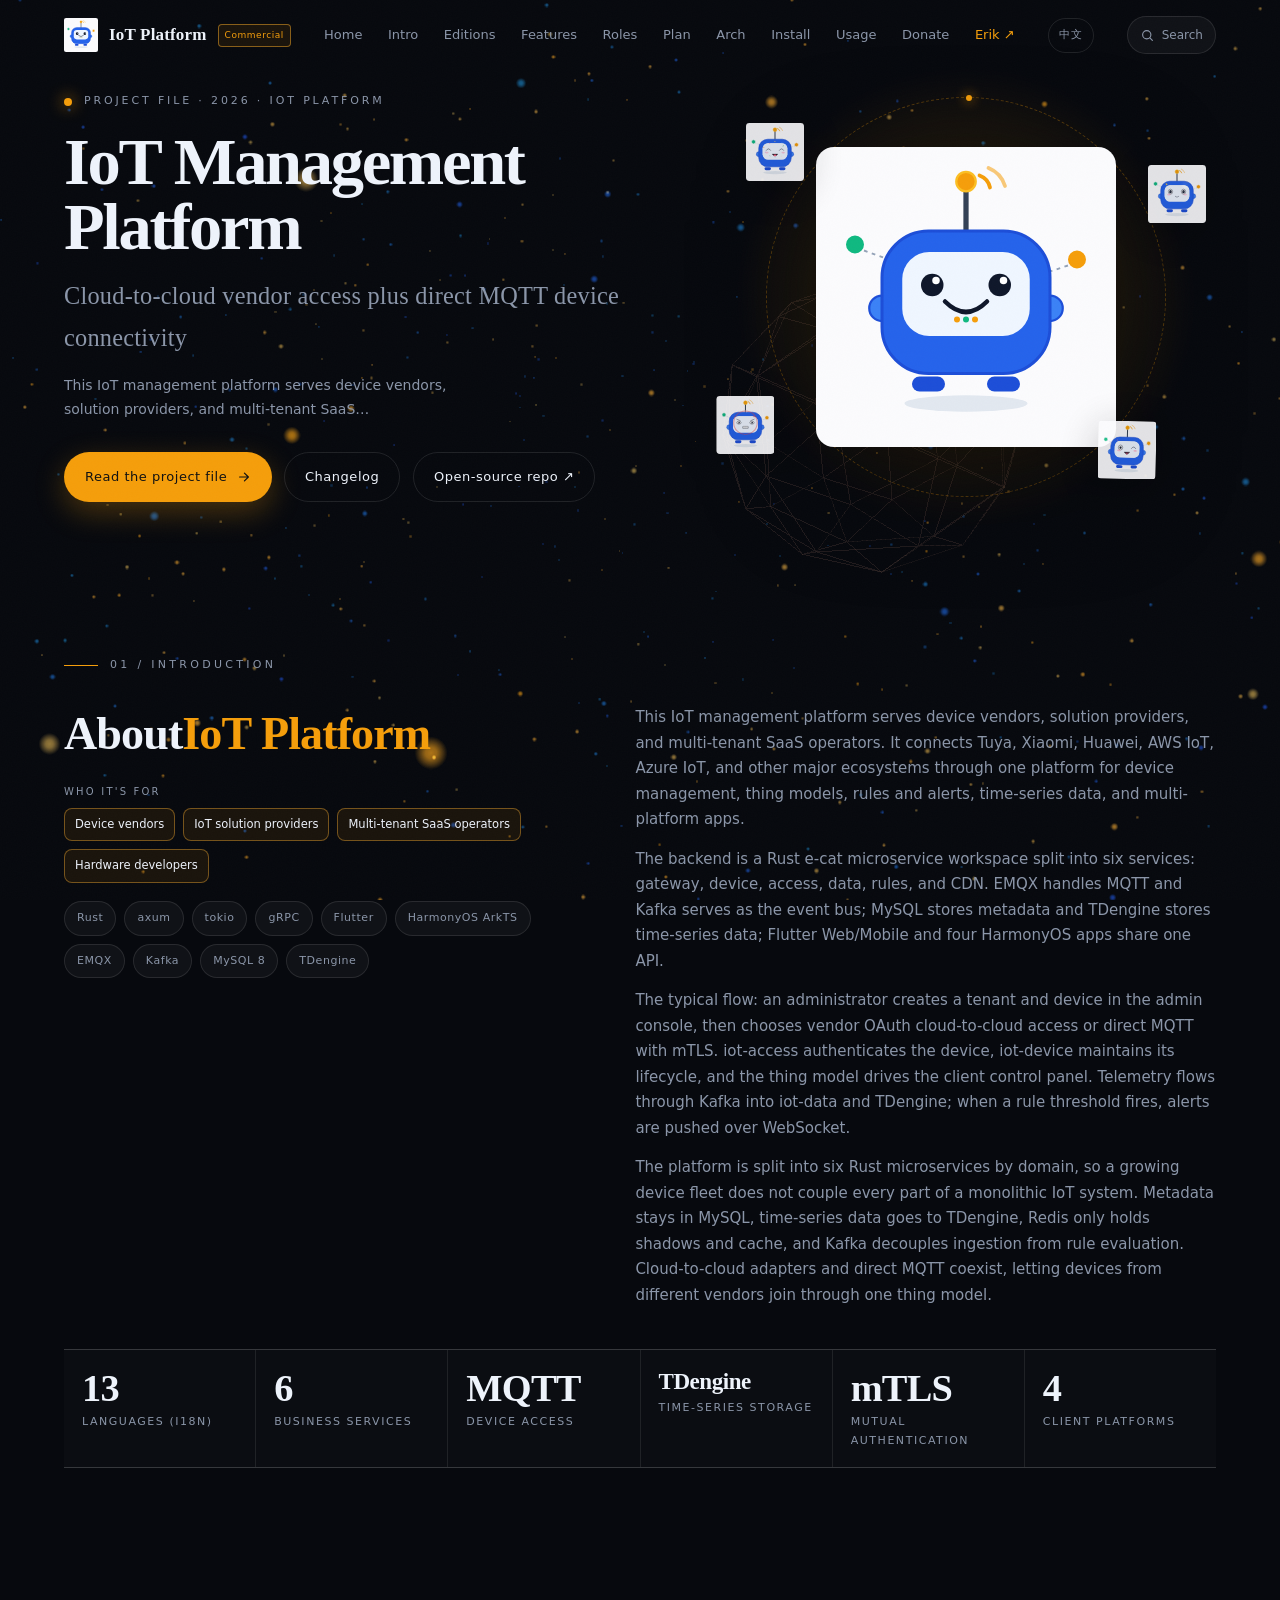
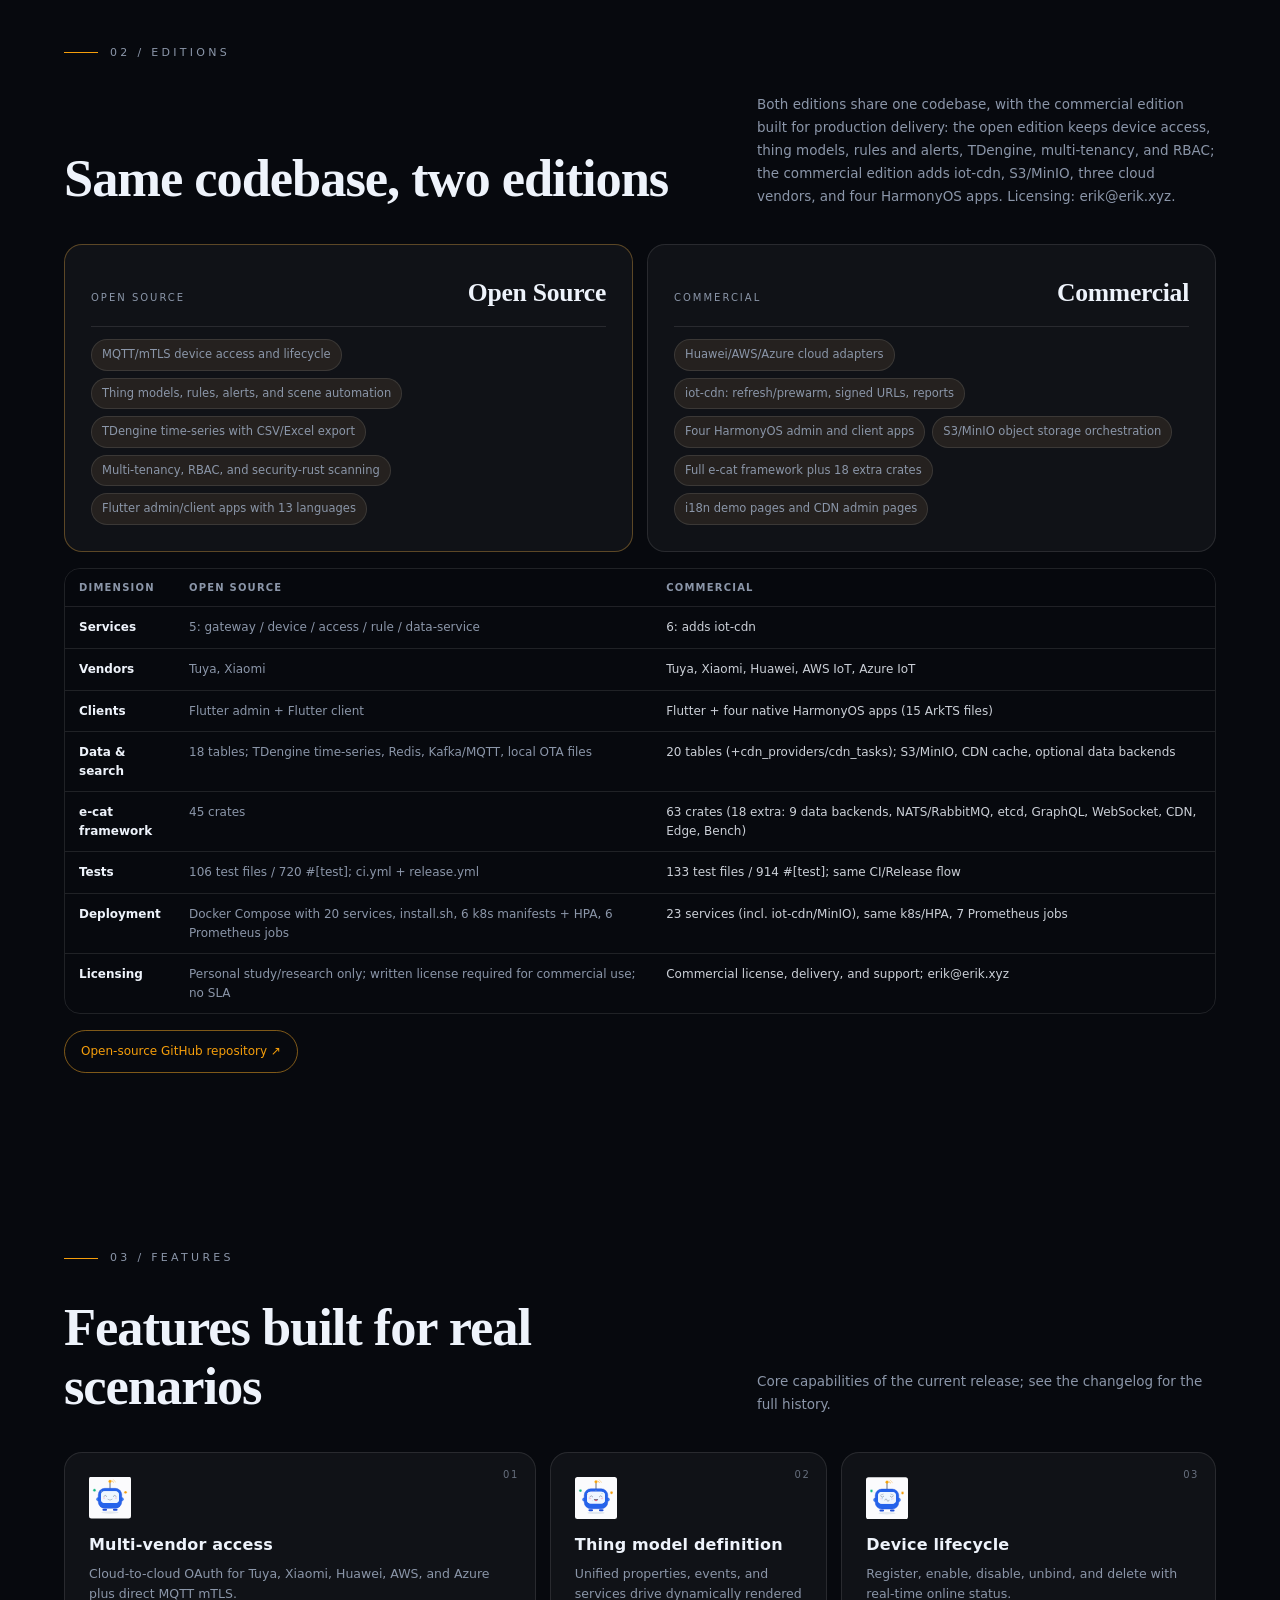
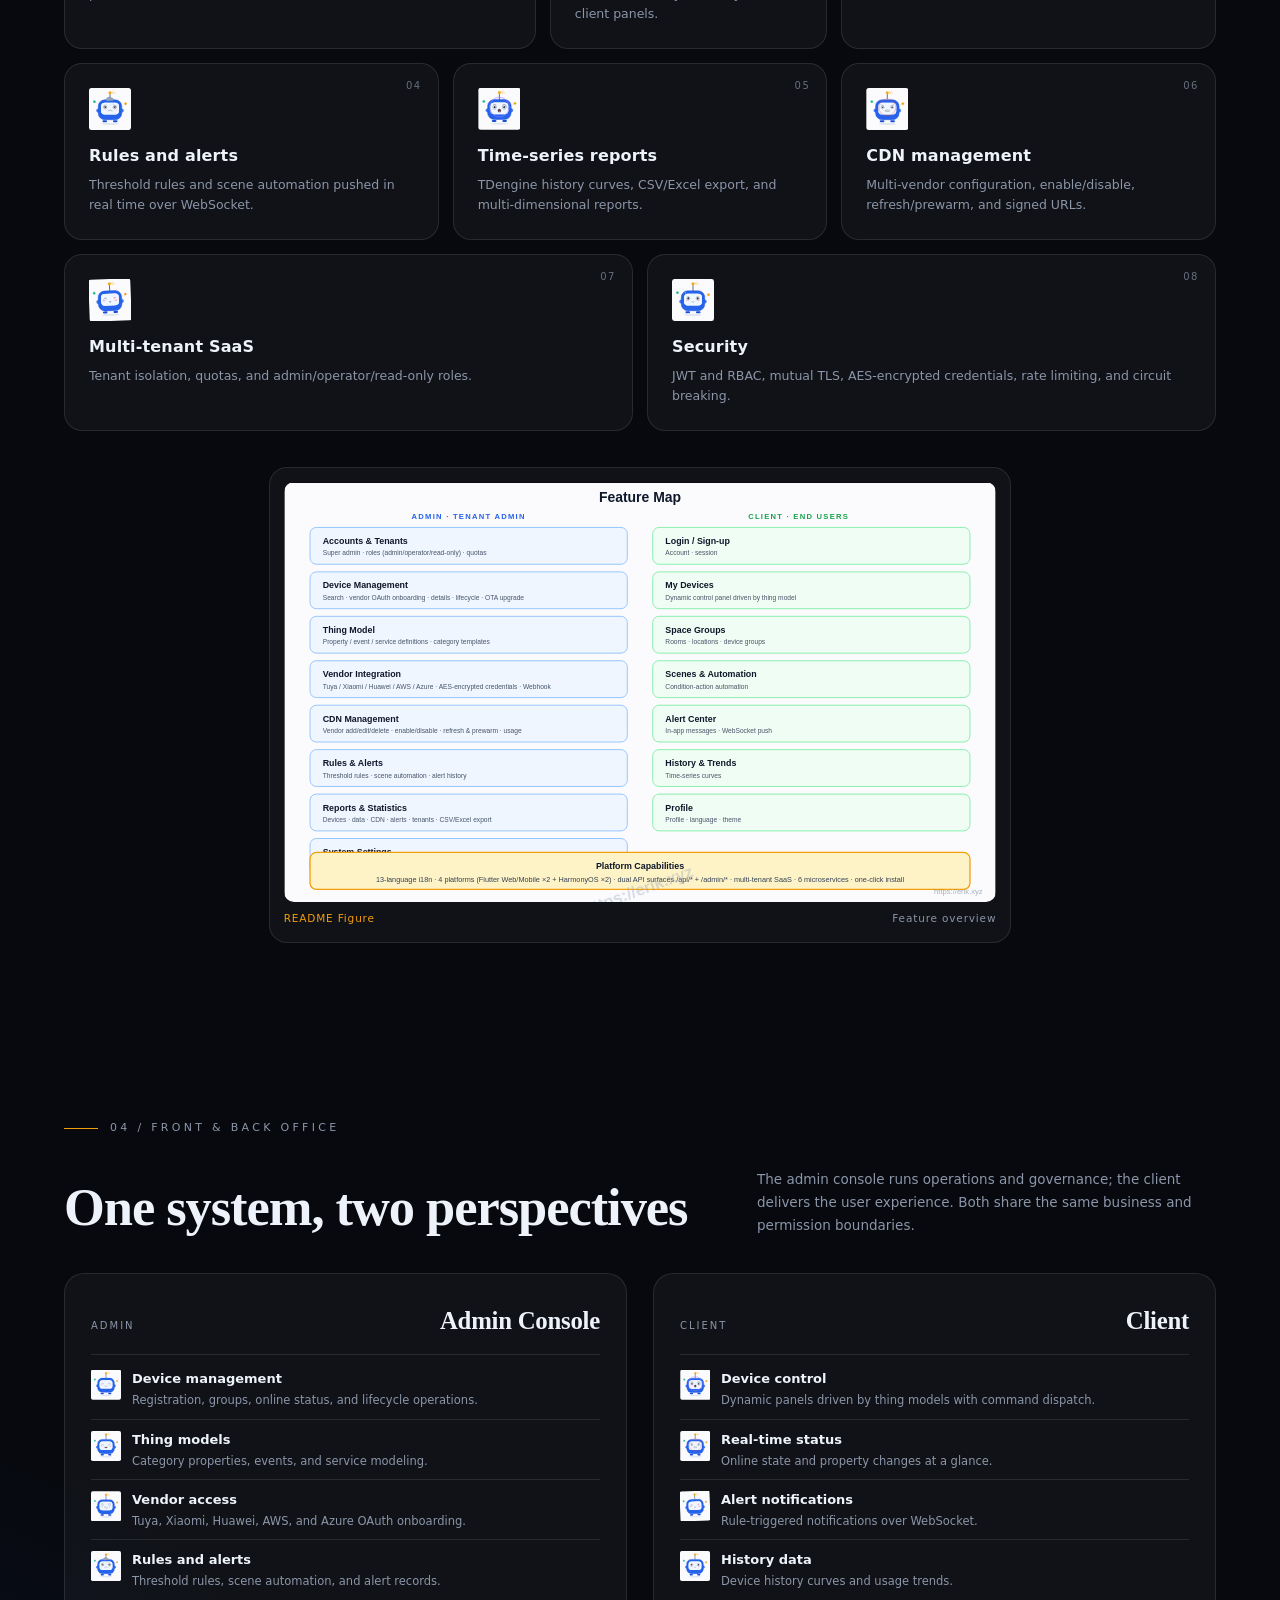
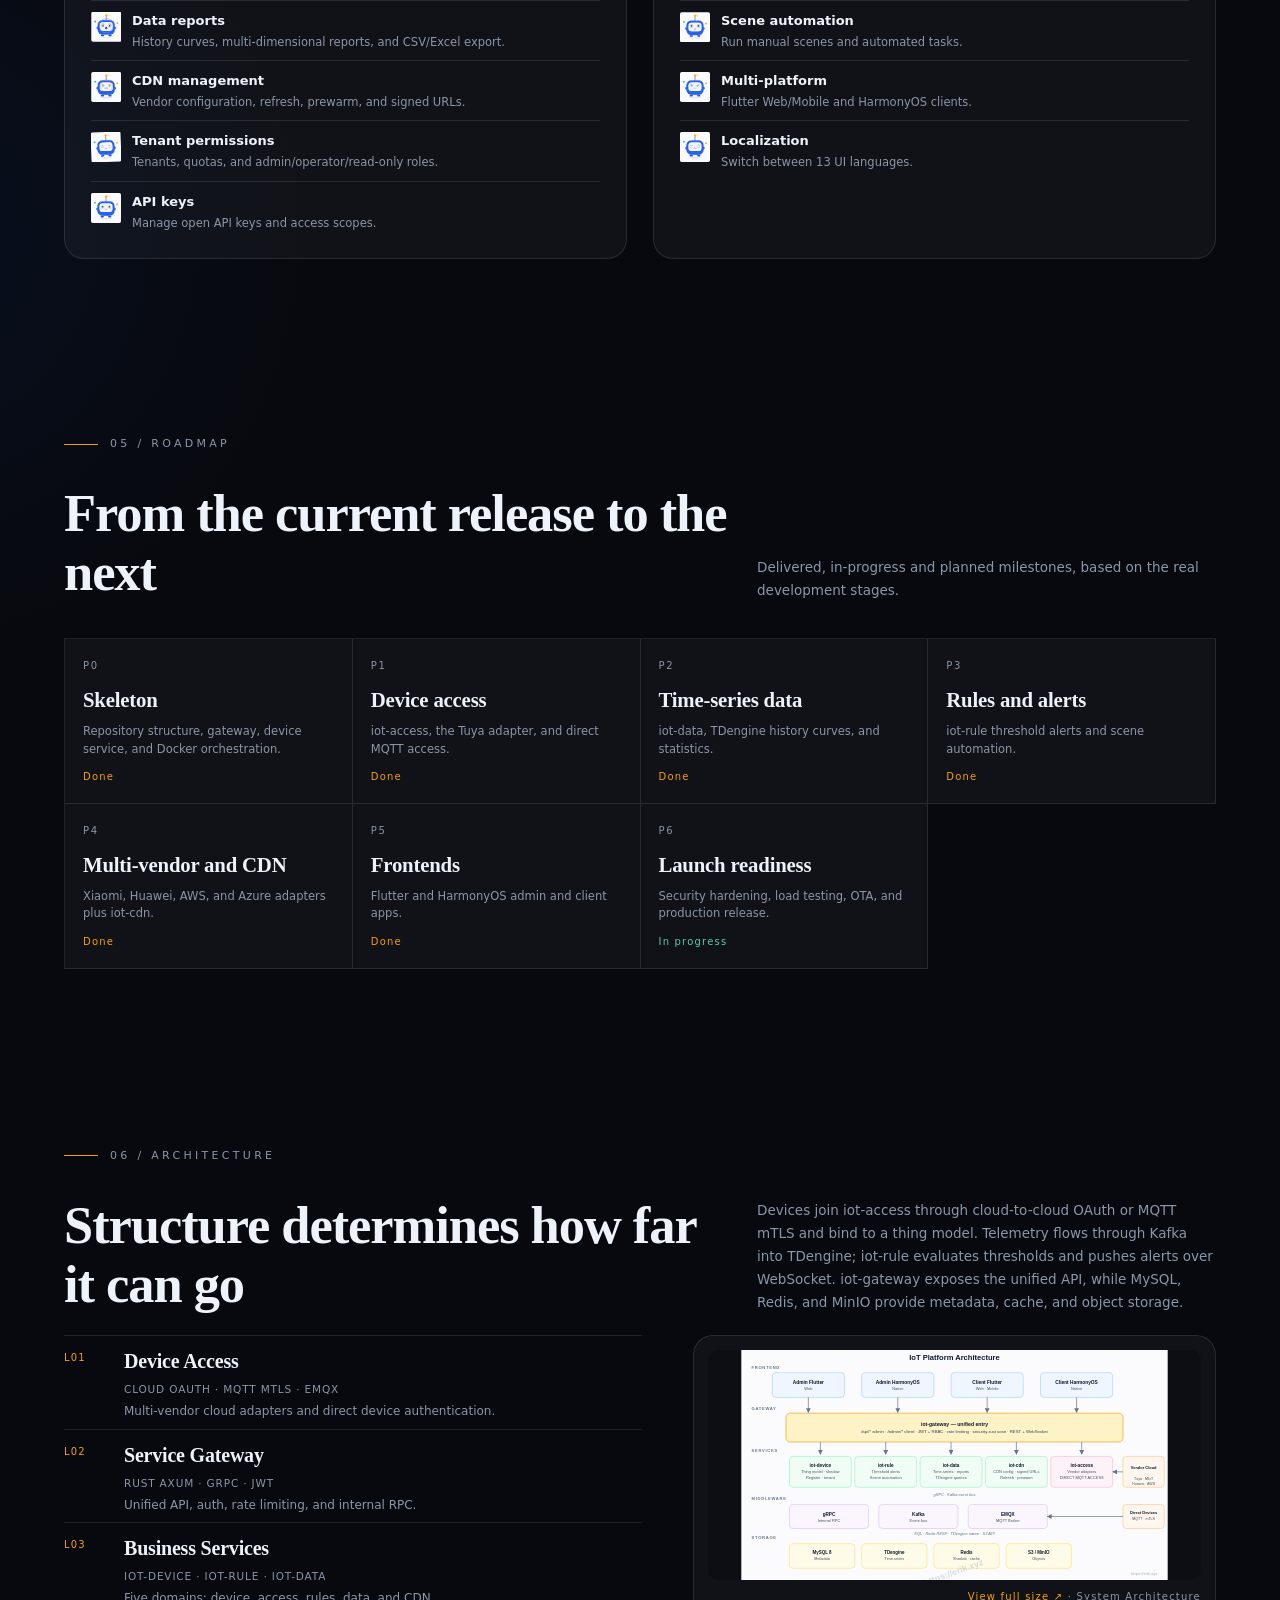
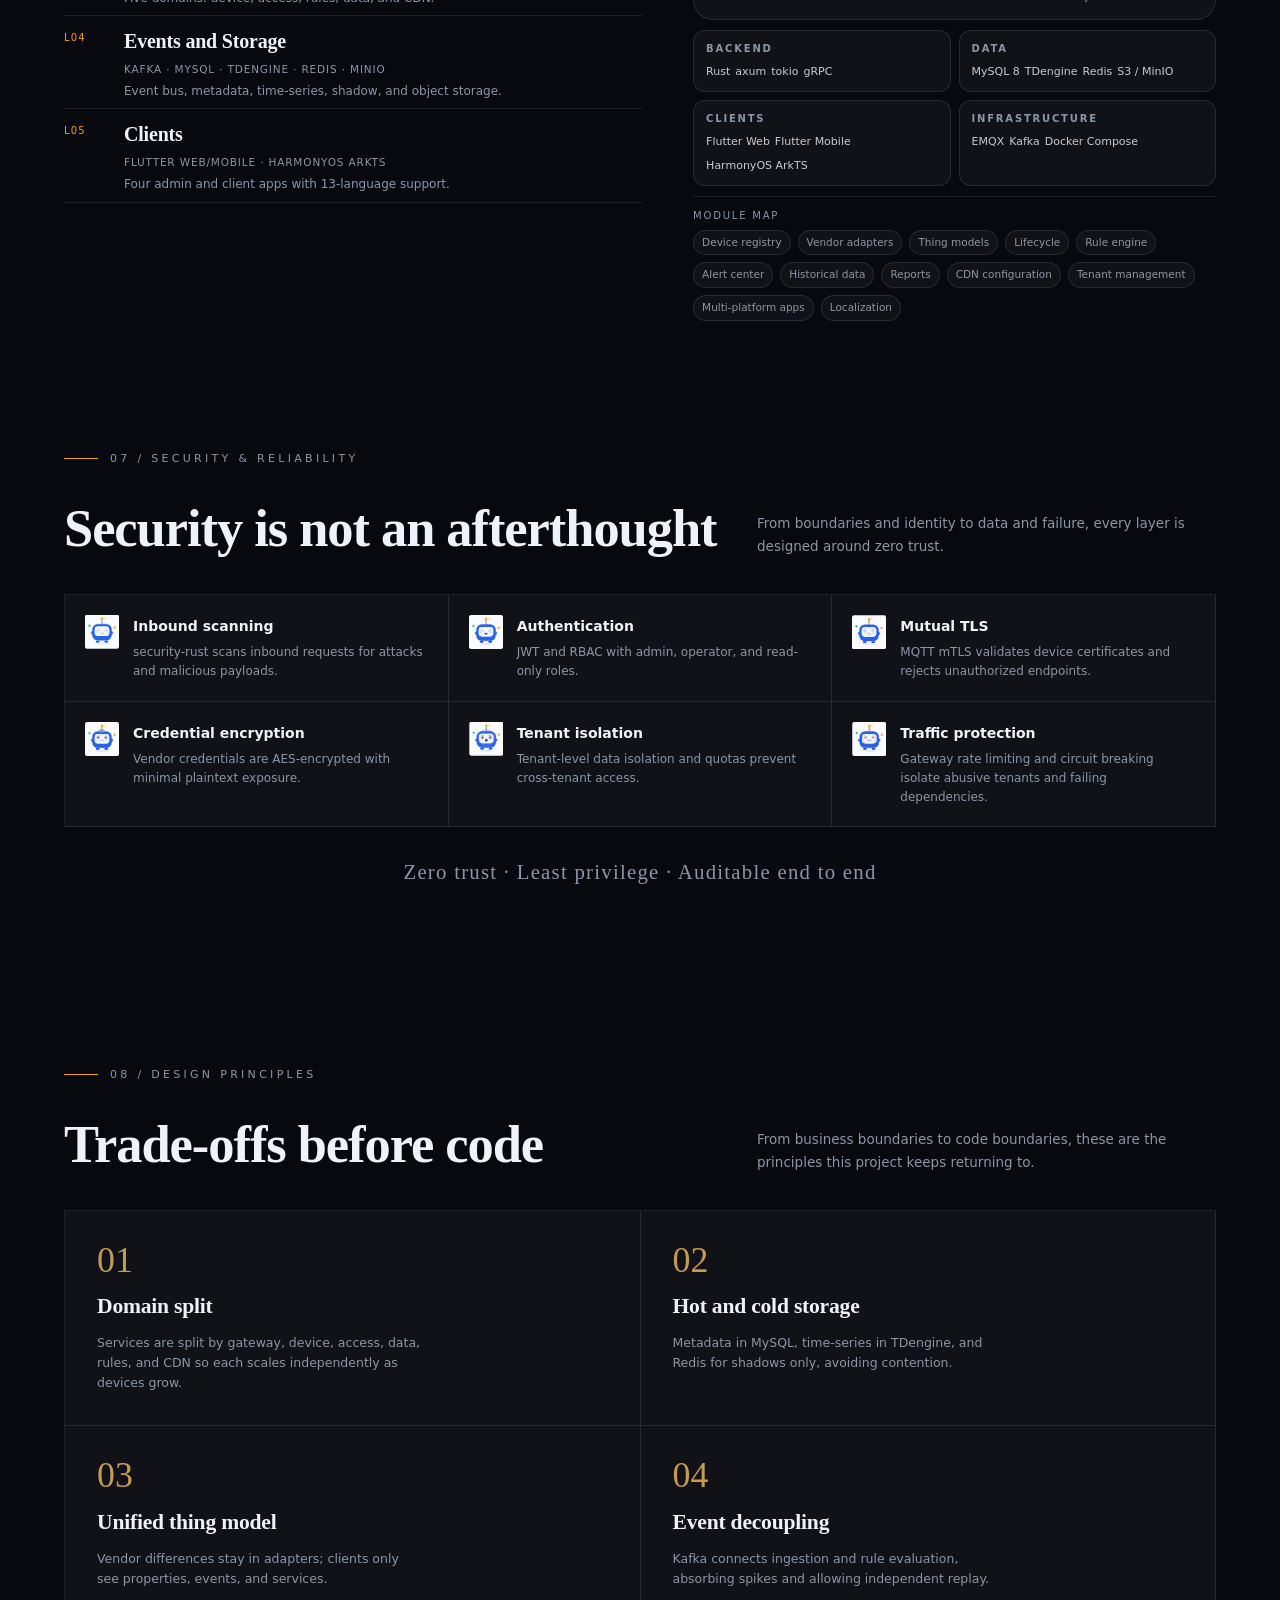
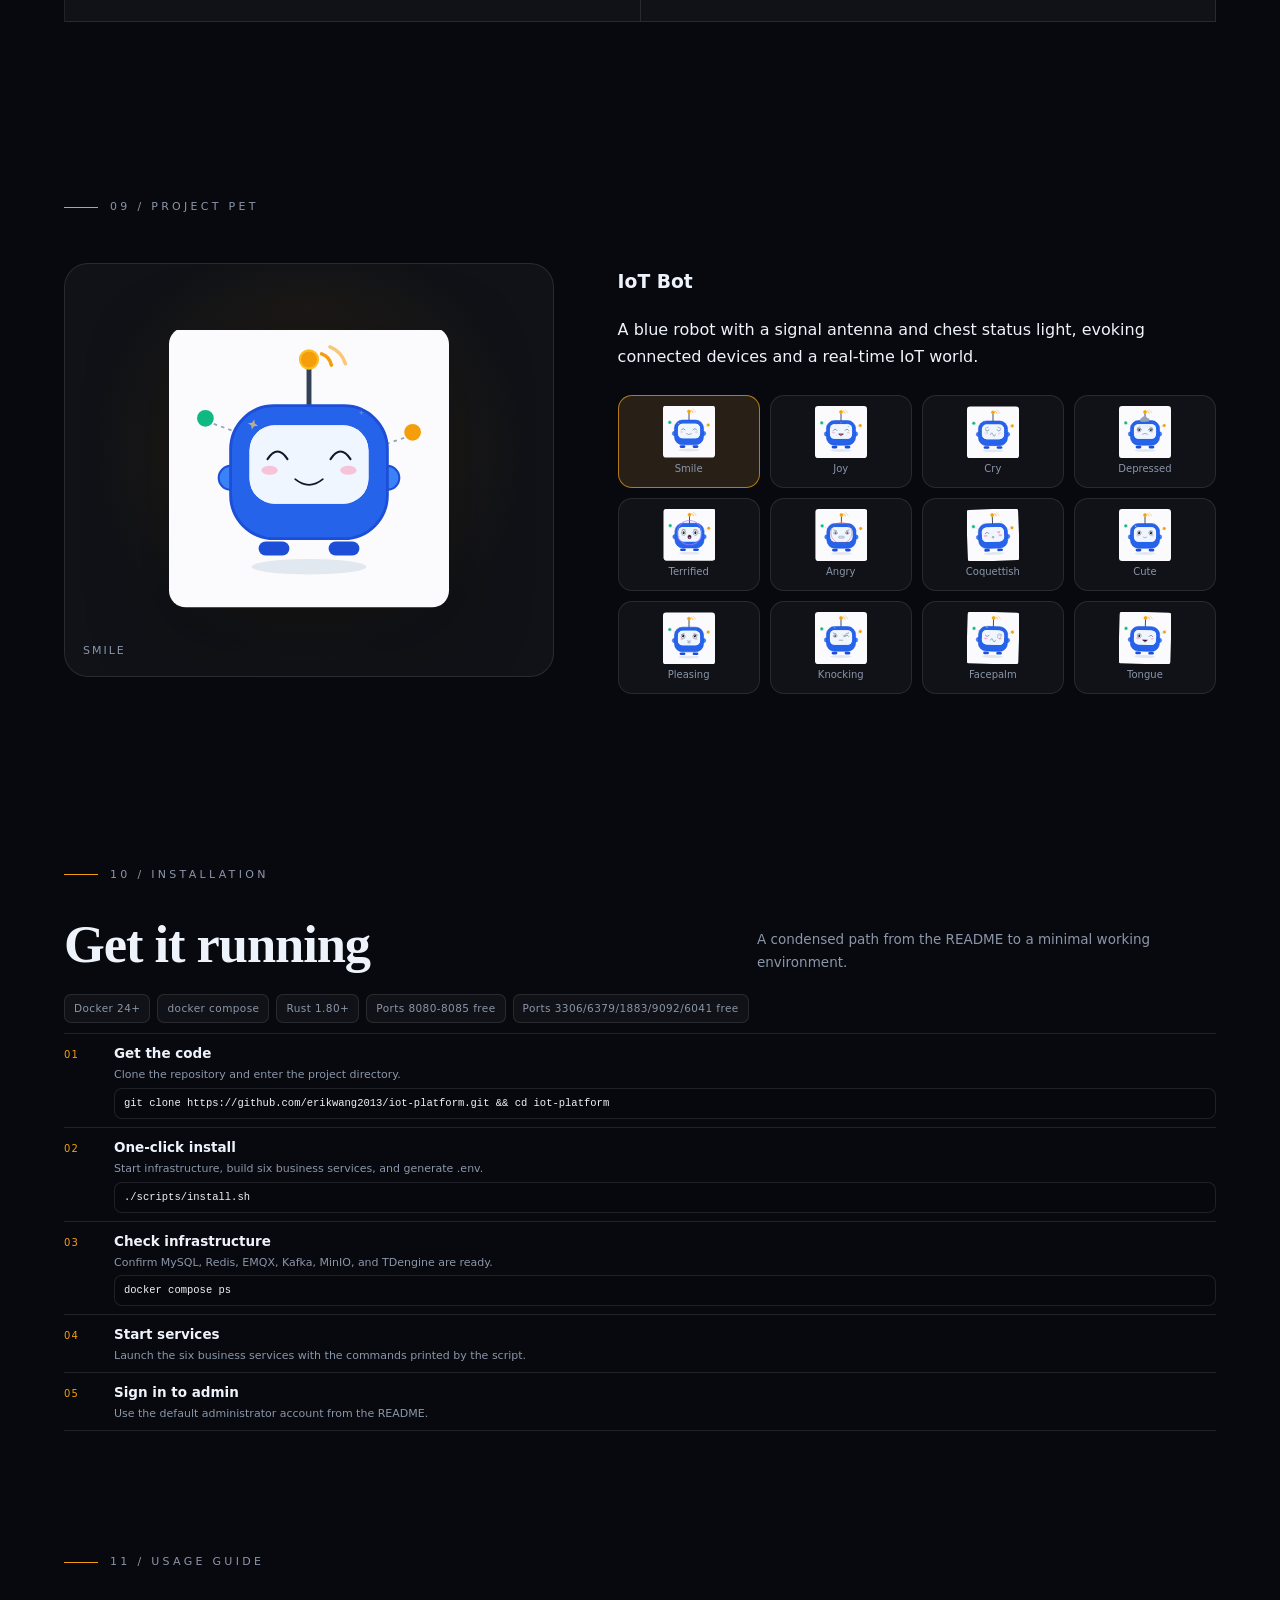
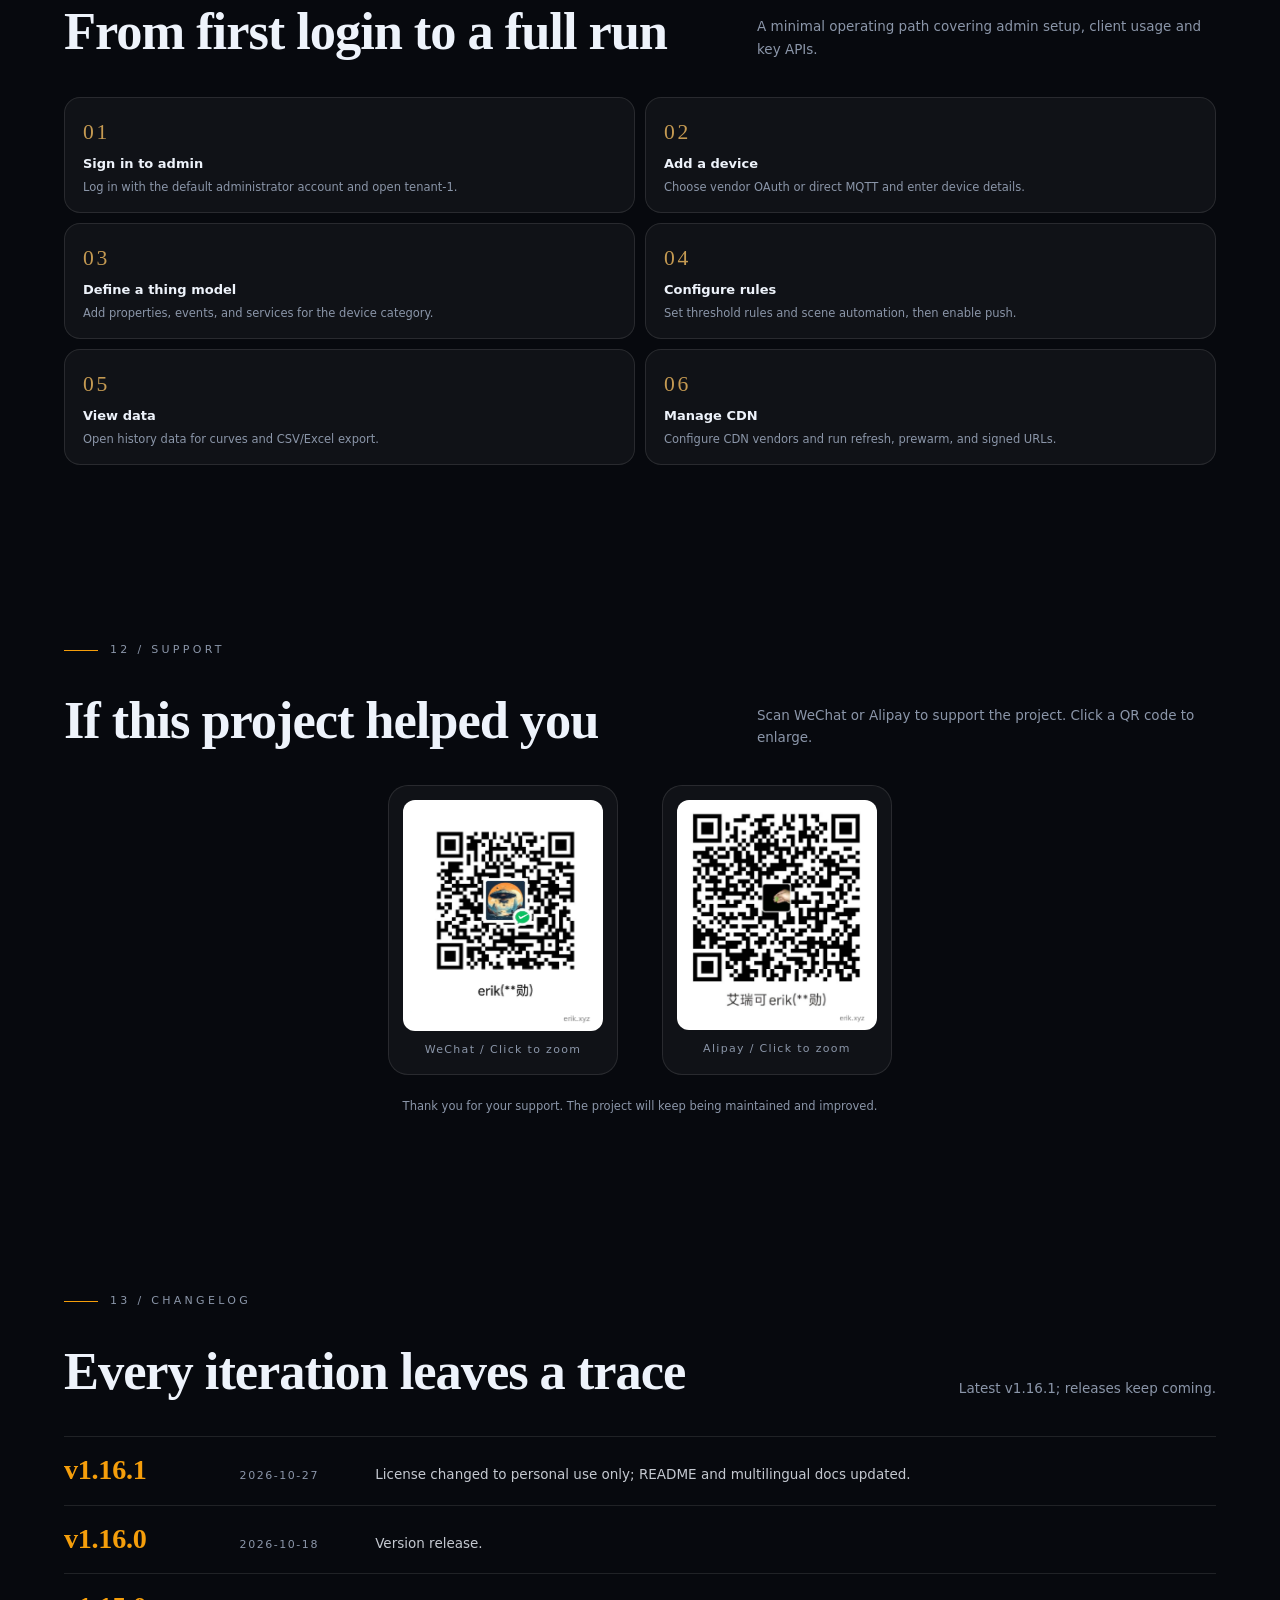
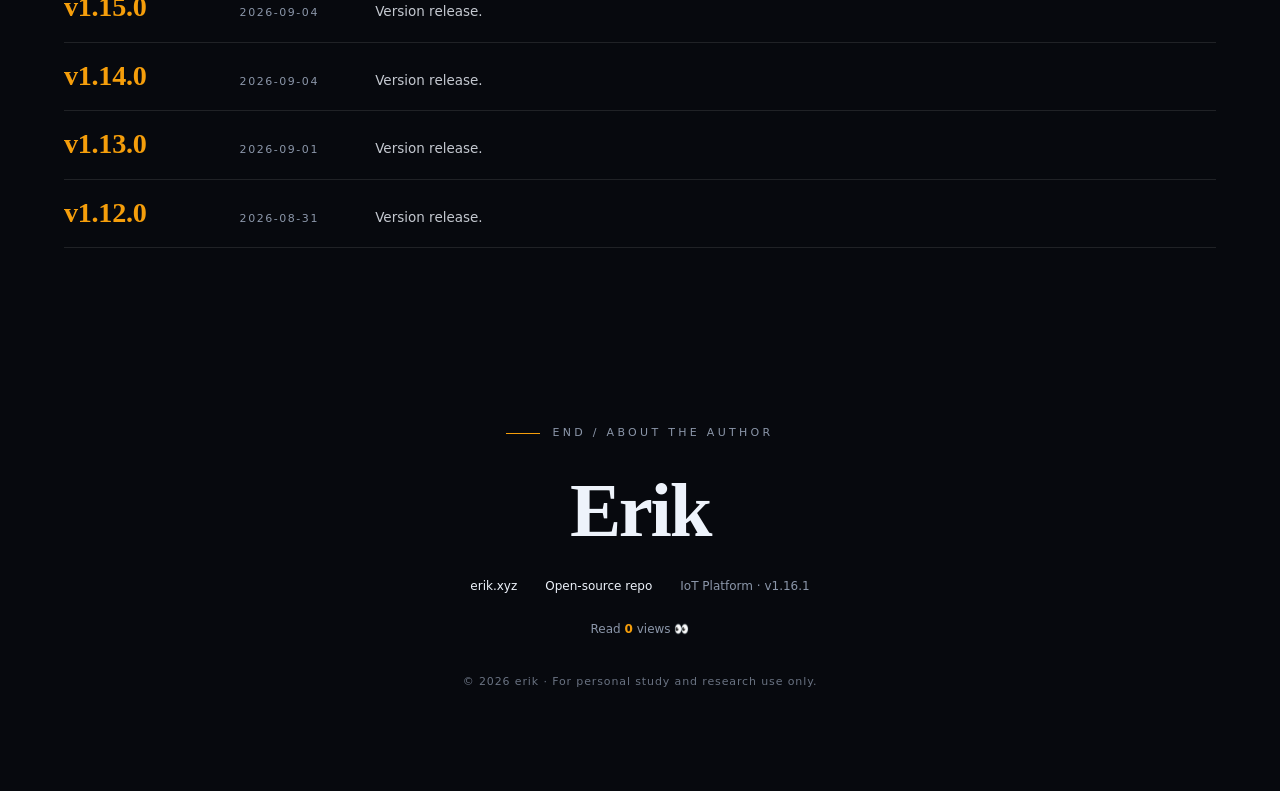
==== site/en.html @ f4c7efb2 "docs(site): 补全英文版本日志翻译" ====
<!doctype html>
<html lang="en" data-theme="dark" style="--primary:#F59E0B;--secondary:#1D4ED8;--accent:#10B981;--primary-ink:#F59E0B;--on-primary:#111111">
<head>
<meta charset="utf-8">
<meta name="viewport" content="width=device-width,initial-scale=1,viewport-fit=cover">
<title>IoT Management Platform</title>
<meta name="description" content="This IoT management platform serves device vendors, solution providers, and multi-tenant SaaS operators. It connects Tuya, Xiaomi, Huawei, AWS IoT, Azure IoT,…">
<meta name="theme-color" content="#07090e">
<meta property="og:title" content="IoT Management Platform">
<meta property="og:description" content="This IoT management platform serves device vendors, solution providers, and multi-tenant SaaS operators. It connects Tuya, Xiaomi, Huawei, AWS IoT, Azure IoT,…">
<meta property="og:type" content="website">
<link rel="canonical" href="https://package.erik.xyz/iot-platform/en.html">
<link rel="alternate" hreflang="zh-CN" href="https://package.erik.xyz/iot-platform/">
<link rel="alternate" hreflang="en" href="https://package.erik.xyz/iot-platform/en.html">
<link rel="alternate" hreflang="x-default" href="https://package.erik.xyz/iot-platform/">
<meta name="robots" content="index,follow,max-image-preview:large">
<meta name="author" content="erik">
<link rel="author" href="https://erik.xyz">
<meta name="keywords" content="IoT Platform, Rust, axum, tokio, gRPC, Flutter, HarmonyOS ArkTS, open source, commercial edition, erik">
<meta property="og:url" content="https://package.erik.xyz/iot-platform/en.html">
<meta property="og:site_name" content="IoT Platform">
<meta property="og:locale" content="en_US">
<meta property="og:image" content="https://package.erik.xyz/iot-platform/assets/og-en.png">
<meta property="og:image:width" content="1200">
<meta property="og:image:height" content="630">
<meta property="og:image:alt" content="IoT Management Platform">
<meta name="twitter:card" content="summary_large_image">
<meta name="twitter:title" content="IoT Management Platform">
<meta name="twitter:description" content="This IoT management platform serves device vendors, solution providers, and multi-tenant SaaS operators. It connects Tuya, Xiaomi, Huawei, AWS IoT, Azure IoT,…">
<meta name="twitter:image" content="https://package.erik.xyz/iot-platform/assets/og-en.png">
<script type="application/ld+json">{"@context": "https://schema.org", "@type": "SoftwareApplication", "name": "IoT Management Platform", "description": "This IoT management platform serves device vendors, solution providers, and multi-tenant SaaS operators. It connects Tuya, Xiaomi, Huawei, AWS IoT, Azure IoT,…", "url": "https://package.erik.xyz/iot-platform/en.html", "applicationCategory": "BusinessApplication", "operatingSystem": "Web", "inLanguage": "en", "author": {"@type": "Person", "name": "erik", "url": "https://erik.xyz"}, "sameAs": ["https://github.com/erikwang2013/iot-platform"]}</script>
<link rel="icon" href="assets/pet/mascot.svg" type="image/svg+xml">
<link rel="preload" as="image" href="assets/pet/mascot.svg">
<link rel="preload" as="image" href="assets/pet/expressions/smile.svg">
<link rel="stylesheet" href="assets/style.css?v=97534d64">
</head>
<body>
<canvas id="bg" aria-hidden="true"></canvas>
<header class="site-header" id="header">
  <a class="brand" href="#hero" aria-label="Back to top"><img src="assets/pet/mascot.svg" alt=""><b>IoT Platform</b><span class="brand-tag">Commercial</span></a>
  <nav class="top-nav" aria-label="Page navigation">
    <a href="#hero">Home</a><a href="#intro">Intro</a><a href="#editions">Editions</a><a href="#features">Features</a><a href="#sides">Roles</a><a href="#roadmap">Plan</a><a href="#architecture">Arch</a><a href="#install">Install</a><a href="#usage">Usage</a><a href="#donate">Donate</a>
    <a class="ext" href="https://erik.xyz" target="_blank" rel="noopener">Erik ↗</a>
  </nav>
  <a class="lang-switch" href="index.html" hreflang="zh-CN" aria-label="切换到中文">中文</a>
  <button class="search-btn" id="searchOpen" type="button" aria-label="Search this site">
    <svg viewBox="0 0 20 20" fill="none" aria-hidden="true"><circle cx="9" cy="9" r="5.5" stroke="currentColor" stroke-width="1.5"/><path d="m13.2 13.2 3.3 3.3" stroke="currentColor" stroke-width="1.5" stroke-linecap="round"/></svg>
    <span>Search</span>
  </button>
</header>
<main class="site-main">
  <section class="section hero" id="hero">
    <div class="hero-grid">
      <div data-reveal>
        <div class="hero-kicker"><i></i> PROJECT FILE · 2026 · IOT PLATFORM</div>
        <h1 class="hero-title long">IoT Management Platform</h1>
        <p class="hero-sub">Cloud-to-cloud vendor access plus direct MQTT device connectivity</p>
        <p class="hero-desc">This IoT management platform serves device vendors, solution providers, and multi-tenant SaaS…</p>
        <div class="hero-actions">
          <a class="btn btn-primary" href="#intro">Read the project file
            <svg viewBox="0 0 16 16" fill="none" aria-hidden="true"><path d="M3 8h9M8.5 3.5 13 8l-4.5 4.5" stroke="currentColor" stroke-width="1.4" stroke-linecap="round" stroke-linejoin="round"/></svg>
          </a>
          <a class="btn" href="#timeline">Changelog</a>
          <a class="btn" href="https://github.com/erikwang2013/iot-platform" target="_blank" rel="noopener">Open-source repo ↗</a>
        </div>
      </div>
      <div class="hero-pet" aria-hidden="true">
        <div class="halo"></div>
        <div class="ring"></div>
        <img class="mascot" src="assets/pet/mascot.svg" alt="IoT Bot">
        <img class="orbit" src="assets/pet/expressions/joy.svg" alt="" width="58" height="58" loading="lazy"><img class="orbit" src="assets/pet/expressions/cute.svg" alt="" width="58" height="58" loading="lazy"><img class="orbit" src="assets/pet/expressions/angry.svg" alt="" width="58" height="58" loading="lazy"><img class="orbit" src="assets/pet/expressions/tongue.svg" alt="" width="58" height="58" loading="lazy">
      </div>
    </div>
  </section>

  <section class="section" id="intro">
    <div class="section-inner">
      <div class="section-label">01 / Introduction</div>
      <div class="intro-grid">
        <div data-reveal>
          <h2 class="intro-lead">About<em>IoT Platform</em></h2>
          <p class="audience-label">WHO IT'S FOR</p>
          <div class="audience"><span>Device vendors</span><span>IoT solution providers</span><span>Multi-tenant SaaS operators</span><span>Hardware developers</span></div>
          <div class="chips"><span>Rust</span><span>axum</span><span>tokio</span><span>gRPC</span><span>Flutter</span><span>HarmonyOS ArkTS</span><span>EMQX</span><span>Kafka</span><span>MySQL 8</span><span>TDengine</span></div>
        </div>
        <div class="intro-body" data-reveal><p>This IoT management platform serves device vendors, solution providers, and multi-tenant SaaS operators. It connects Tuya, Xiaomi, Huawei, AWS IoT, Azure IoT, and other major ecosystems through one platform for device management, thing models, rules and alerts, time-series data, and multi-platform apps.</p><p>The backend is a Rust e-cat microservice workspace split into six services: gateway, device, access, data, rules, and CDN. EMQX handles MQTT and Kafka serves as the event bus; MySQL stores metadata and TDengine stores time-series data; Flutter Web/Mobile and four HarmonyOS apps share one API.</p><p>The typical flow: an administrator creates a tenant and device in the admin console, then chooses vendor OAuth cloud-to-cloud access or direct MQTT with mTLS. iot-access authenticates the device, iot-device maintains its lifecycle, and the thing model drives the client control panel. Telemetry flows through Kafka into iot-data and TDengine; when a rule threshold fires, alerts are pushed over WebSocket.</p><p>The platform is split into six Rust microservices by domain, so a growing device fleet does not couple every part of a monolithic IoT system. Metadata stays in MySQL, time-series data goes to TDengine, Redis only holds shadows and cache, and Kafka decouples ingestion from rule evaluation. Cloud-to-cloud adapters and direct MQTT coexist, letting devices from different vendors join through one thing model.</p></div>
      </div>
      <div class="stats" data-reveal><div class="stat"><b>13</b><span>Languages (i18n)</span></div><div class="stat"><b>6</b><span>Business services</span></div><div class="stat"><b>MQTT</b><span>Device access</span></div><div class="stat stat-text"><b>TDengine</b><span>Time-series storage</span></div><div class="stat"><b>mTLS</b><span>Mutual authentication</span></div><div class="stat"><b>4</b><span>Client platforms</span></div></div>
    </div>
  </section>

  <section class="section" id="editions">
    <div class="section-inner">
      <div class="section-label">02 / Editions</div>
      <div class="section-head" data-reveal>
        <h2>Same codebase, two editions</h2>
        <p>Both editions share one codebase, with the commercial edition built for production delivery: the open edition keeps device access, thing models, rules and alerts, TDengine, multi-tenancy, and RBAC; the commercial edition adds iot-cdn, S3/MinIO, three cloud vendors, and four HarmonyOS apps. Licensing: erik@erik.xyz.</p>
      </div>
      <div class="editions-grid" data-reveal>
        <div class="edition-panel edition-open">
          <div class="edition-head"><span>OPEN SOURCE</span><h3>Open Source</h3></div>
          <ul class="edition-list"><li>MQTT/mTLS device access and lifecycle</li><li>Thing models, rules, alerts, and scene automation</li><li>TDengine time-series with CSV/Excel export</li><li>Multi-tenancy, RBAC, and security-rust scanning</li><li>Flutter admin/client apps with 13 languages</li></ul>
        </div>
        <div class="edition-panel edition-commercial">
          <div class="edition-head"><span>COMMERCIAL</span><h3>Commercial</h3></div>
          <ul class="edition-list"><li>Huawei/AWS/Azure cloud adapters</li><li>iot-cdn: refresh/prewarm, signed URLs, reports</li><li>Four HarmonyOS admin and client apps</li><li>S3/MinIO object storage orchestration</li><li>Full e-cat framework plus 18 extra crates</li><li>i18n demo pages and CDN admin pages</li></ul>
        </div>
      </div>
      <div class="edition-table-wrap" data-reveal><table class="edition-table"><thead><tr><th>Dimension</th><th>Open Source</th><th>Commercial</th></tr></thead><tbody><tr><td>Services</td><td>5: gateway / device / access / rule / data-service</td><td>6: adds iot-cdn</td></tr><tr><td>Vendors</td><td>Tuya, Xiaomi</td><td>Tuya, Xiaomi, Huawei, AWS IoT, Azure IoT</td></tr><tr><td>Clients</td><td>Flutter admin + Flutter client</td><td>Flutter + four native HarmonyOS apps (15 ArkTS files)</td></tr><tr><td>Data &amp; search</td><td>18 tables; TDengine time-series, Redis, Kafka/MQTT, local OTA files</td><td>20 tables (+cdn_providers/cdn_tasks); S3/MinIO, CDN cache, optional data backends</td></tr><tr><td>e-cat framework</td><td>45 crates</td><td>63 crates (18 extra: 9 data backends, NATS/RabbitMQ, etcd, GraphQL, WebSocket, CDN, Edge, Bench)</td></tr><tr><td>Tests</td><td>106 test files / 720 #[test]; ci.yml + release.yml</td><td>133 test files / 914 #[test]; same CI/Release flow</td></tr><tr><td>Deployment</td><td>Docker Compose with 20 services, install.sh, 6 k8s manifests + HPA, 6 Prometheus jobs</td><td>23 services (incl. iot-cdn/MinIO), same k8s/HPA, 7 Prometheus jobs</td></tr><tr><td>Licensing</td><td>Personal study/research only; written license required for commercial use; no SLA</td><td>Commercial license, delivery, and support; erik@erik.xyz</td></tr></tbody></table></div>
      <a class="edition-repo" href="https://github.com/erikwang2013/iot-platform" target="_blank" rel="noopener">Open-source GitHub repository ↗</a>
    </div>
  </section>

  <section class="section" id="features">
    <div class="section-inner">
      <div class="section-label">03 / Features</div>
      <div class="section-head" data-reveal>
        <h2>Features built for real scenarios</h2>
        <p>Core capabilities of the current release; see the changelog for the full history.</p>
      </div>
      <div class="features"><article class="feature" data-reveal style="transition-delay:0ms"><span class="idx">01</span><img src="assets/pet/expressions/smile.svg" alt="Smile" width="42" height="42" loading="lazy"><b>Multi-vendor access</b><p>Cloud-to-cloud OAuth for Tuya, Xiaomi, Huawei, AWS, and Azure plus direct MQTT mTLS.</p></article><article class="feature" data-reveal style="transition-delay:35ms"><span class="idx">02</span><img src="assets/pet/expressions/joy.svg" alt="Joy" width="42" height="42" loading="lazy"><b>Thing model definition</b><p>Unified properties, events, and services drive dynamically rendered client panels.</p></article><article class="feature" data-reveal style="transition-delay:70ms"><span class="idx">03</span><img src="assets/pet/expressions/cry.svg" alt="Cry" width="42" height="42" loading="lazy"><b>Device lifecycle</b><p>Register, enable, disable, unbind, and delete with real-time online status.</p></article><article class="feature" data-reveal style="transition-delay:105ms"><span class="idx">04</span><img src="assets/pet/expressions/depressed.svg" alt="Depressed" width="42" height="42" loading="lazy"><b>Rules and alerts</b><p>Threshold rules and scene automation pushed in real time over WebSocket.</p></article><article class="feature" data-reveal style="transition-delay:140ms"><span class="idx">05</span><img src="assets/pet/expressions/terrified.svg" alt="Terrified" width="42" height="42" loading="lazy"><b>Time-series reports</b><p>TDengine history curves, CSV/Excel export, and multi-dimensional reports.</p></article><article class="feature" data-reveal style="transition-delay:175ms"><span class="idx">06</span><img src="assets/pet/expressions/angry.svg" alt="Angry" width="42" height="42" loading="lazy"><b>CDN management</b><p>Multi-vendor configuration, enable/disable, refresh/prewarm, and signed URLs.</p></article><article class="feature" data-reveal style="transition-delay:210ms"><span class="idx">07</span><img src="assets/pet/expressions/coquettish.svg" alt="Coquettish" width="42" height="42" loading="lazy"><b>Multi-tenant SaaS</b><p>Tenant isolation, quotas, and admin/operator/read-only roles.</p></article><article class="feature" data-reveal style="transition-delay:245ms"><span class="idx">08</span><img src="assets/pet/expressions/cute.svg" alt="Cute" width="42" height="42" loading="lazy"><b>Security</b><p>JWT and RBAC, mutual TLS, AES-encrypted credentials, rate limiting, and circuit breaking.</p></article></div>
      <p class="features-note">← Swipe to explore →</p>
      <figure class="content-figure" data-reveal><img src="assets/img/en/readme-feature.svg" width="1120" height="660" alt="Feature overview" loading="lazy"><figcaption><span>README Figure</span>Feature overview</figcaption></figure>
    </div>
  </section>

  <section class="section" id="sides">
    <div class="section-inner">
      <div class="section-label">04 / Front &amp; Back Office</div>
      <div class="section-head" data-reveal>
        <h2>One system, two perspectives</h2>
        <p>The admin console runs operations and governance; the client delivers the user experience. Both share the same business and permission boundaries.</p>
      </div>
      <div class="sides-grid" data-reveal><article class="side-panel"><div class="side-head"><span>ADMIN</span><h3>Admin Console</h3></div><ul class="side-list"><li><img src="assets/pet/expressions/smile.svg" alt="" width="30" height="30" loading="lazy"><div><b>Device management</b><p>Registration, groups, online status, and lifecycle operations.</p></div></li><li><img src="assets/pet/expressions/joy.svg" alt="" width="30" height="30" loading="lazy"><div><b>Thing models</b><p>Category properties, events, and service modeling.</p></div></li><li><img src="assets/pet/expressions/cry.svg" alt="" width="30" height="30" loading="lazy"><div><b>Vendor access</b><p>Tuya, Xiaomi, Huawei, AWS, and Azure OAuth onboarding.</p></div></li><li><img src="assets/pet/expressions/depressed.svg" alt="" width="30" height="30" loading="lazy"><div><b>Rules and alerts</b><p>Threshold rules, scene automation, and alert records.</p></div></li><li><img src="assets/pet/expressions/terrified.svg" alt="" width="30" height="30" loading="lazy"><div><b>Data reports</b><p>History curves, multi-dimensional reports, and CSV/Excel export.</p></div></li><li><img src="assets/pet/expressions/angry.svg" alt="" width="30" height="30" loading="lazy"><div><b>CDN management</b><p>Vendor configuration, refresh, prewarm, and signed URLs.</p></div></li><li><img src="assets/pet/expressions/coquettish.svg" alt="" width="30" height="30" loading="lazy"><div><b>Tenant permissions</b><p>Tenants, quotas, and admin/operator/read-only roles.</p></div></li><li><img src="assets/pet/expressions/cute.svg" alt="" width="30" height="30" loading="lazy"><div><b>API keys</b><p>Manage open API keys and access scopes.</p></div></li></ul></article><article class="side-panel"><div class="side-head"><span>CLIENT</span><h3>Client</h3></div><ul class="side-list"><li><img src="assets/pet/expressions/terrified.svg" alt="" width="30" height="30" loading="lazy"><div><b>Device control</b><p>Dynamic panels driven by thing models with command dispatch.</p></div></li><li><img src="assets/pet/expressions/angry.svg" alt="" width="30" height="30" loading="lazy"><div><b>Real-time status</b><p>Online state and property changes at a glance.</p></div></li><li><img src="assets/pet/expressions/coquettish.svg" alt="" width="30" height="30" loading="lazy"><div><b>Alert notifications</b><p>Rule-triggered notifications over WebSocket.</p></div></li><li><img src="assets/pet/expressions/cute.svg" alt="" width="30" height="30" loading="lazy"><div><b>History data</b><p>Device history curves and usage trends.</p></div></li><li><img src="assets/pet/expressions/pleasing.svg" alt="" width="30" height="30" loading="lazy"><div><b>Scene automation</b><p>Run manual scenes and automated tasks.</p></div></li><li><img src="assets/pet/expressions/knocking.svg" alt="" width="30" height="30" loading="lazy"><div><b>Multi-platform</b><p>Flutter Web/Mobile and HarmonyOS clients.</p></div></li><li><img src="assets/pet/expressions/facepalm.svg" alt="" width="30" height="30" loading="lazy"><div><b>Localization</b><p>Switch between 13 UI languages.</p></div></li></ul></article></div>
    </div>
  </section>

  <section class="section" id="roadmap">
    <div class="section-inner">
      <div class="section-label">05 / Roadmap</div>
      <div class="section-head" data-reveal>
        <h2>From the current release to the next</h2>
        <p>Delivered, in-progress and planned milestones, based on the real development stages.</p>
      </div>
      <div class="roadmap-grid" style="--roadmap-cols:4" data-reveal><article class="roadmap-card status-done"><span class="roadmap-phase">P0</span><h3>Skeleton</h3><p>Repository structure, gateway, device service, and Docker orchestration.</p><span class="roadmap-status">Done</span></article><article class="roadmap-card status-done"><span class="roadmap-phase">P1</span><h3>Device access</h3><p>iot-access, the Tuya adapter, and direct MQTT access.</p><span class="roadmap-status">Done</span></article><article class="roadmap-card status-done"><span class="roadmap-phase">P2</span><h3>Time-series data</h3><p>iot-data, TDengine history curves, and statistics.</p><span class="roadmap-status">Done</span></article><article class="roadmap-card status-done"><span class="roadmap-phase">P3</span><h3>Rules and alerts</h3><p>iot-rule threshold alerts and scene automation.</p><span class="roadmap-status">Done</span></article><article class="roadmap-card status-done"><span class="roadmap-phase">P4</span><h3>Multi-vendor and CDN</h3><p>Xiaomi, Huawei, AWS, and Azure adapters plus iot-cdn.</p><span class="roadmap-status">Done</span></article><article class="roadmap-card status-done"><span class="roadmap-phase">P5</span><h3>Frontends</h3><p>Flutter and HarmonyOS admin and client apps.</p><span class="roadmap-status">Done</span></article><article class="roadmap-card status-doing"><span class="roadmap-phase">P6</span><h3>Launch readiness</h3><p>Security hardening, load testing, OTA, and production release.</p><span class="roadmap-status">In progress</span></article></div>
    </div>
  </section>

  <section class="section" id="architecture">
    <div class="section-inner">
      <div class="section-label">06 / Architecture</div>
      <div class="section-head" data-reveal>
        <h2>Structure determines how far it can go</h2>
        <p>Devices join iot-access through cloud-to-cloud OAuth or MQTT mTLS and bind to a thing model. Telemetry flows through Kafka into TDengine; iot-rule evaluates thresholds and pushes alerts over WebSocket. iot-gateway exposes the unified API, while MySQL, Redis, and MinIO provide metadata, cache, and object storage.</p>
      </div>
      <div class="arch-grid">
        <div class="arch-layers" data-reveal><div class="arch-layer"><span class="arch-index">L01</span><div><b>Device Access</b><small>Cloud OAuth · MQTT mTLS · EMQX</small><p>Multi-vendor cloud adapters and direct device authentication.</p></div></div><div class="arch-layer"><span class="arch-index">L02</span><div><b>Service Gateway</b><small>Rust axum · gRPC · JWT</small><p>Unified API, auth, rate limiting, and internal RPC.</p></div></div><div class="arch-layer"><span class="arch-index">L03</span><div><b>Business Services</b><small>iot-device · iot-rule · iot-data</small><p>Five domains: device, access, rules, data, and CDN.</p></div></div><div class="arch-layer"><span class="arch-index">L04</span><div><b>Events and Storage</b><small>Kafka · MySQL · TDengine · Redis · MinIO</small><p>Event bus, metadata, time-series, shadow, and object storage.</p></div></div><div class="arch-layer"><span class="arch-index">L05</span><div><b>Clients</b><small>Flutter Web/Mobile · HarmonyOS ArkTS</small><p>Four admin and client apps with 13-language support.</p></div></div></div>
        <div class="arch-visual" data-reveal>
          <figure class="arch-diagram"><img src="assets/img/en/architecture.svg" alt="IoT Platform system architecture" loading="lazy"><figcaption><a href="assets/img/en/architecture.svg" target="_blank" rel="noopener">View full size ↗</a> · System Architecture</figcaption></figure>
          <div class="tech-groups"><div class="tech-group"><b>Backend</b><div><span>Rust</span><span>axum</span><span>tokio</span><span>gRPC</span></div></div><div class="tech-group"><b>Data</b><div><span>MySQL 8</span><span>TDengine</span><span>Redis</span><span>S3 / MinIO</span></div></div><div class="tech-group"><b>Clients</b><div><span>Flutter Web</span><span>Flutter Mobile</span><span>HarmonyOS ArkTS</span></div></div><div class="tech-group"><b>Infrastructure</b><div><span>EMQX</span><span>Kafka</span><span>Docker Compose</span></div></div></div>
          <div class="modules">
            <span class="modules-label">MODULE MAP</span>
            <div class="module-tags"><span title="Device registration, groups, online status, and details in one place.">Device registry</span><span title="OAuth adapters and credential custody for Tuya, Xiaomi, Huawei, AWS, and Azure.">Vendor adapters</span><span title="Property, event, and service definitions that drive dynamic client panels.">Thing models</span><span title="Register, enable, disable, unbind, and delete state transitions.">Lifecycle</span><span title="Threshold evaluation, scene automation, and rule enablement.">Rule engine</span><span title="Alert triggers, real-time push, and handling records.">Alert center</span><span title="TDengine time-series queries, history curves, and CSV/Excel export.">Historical data</span><span title="Multi-dimensional reports for devices, data, CDN, alerts, and tenants.">Reports</span><span title="Multi-vendor CDN enablement, refresh, prewarm, and signed URLs.">CDN configuration</span><span title="Tenant isolation, quotas, and role permissions.">Tenant management</span><span title="Flutter Web/Mobile and HarmonyOS admin and client apps.">Multi-platform apps</span><span title="13-language i18n resources and in-app switching.">Localization</span></div>
          </div>
        </div>
      </div>
    </div>
  </section>

  <section class="section" id="security">
    <div class="section-inner">
      <div class="section-label">07 / Security &amp; Reliability</div>
      <div class="section-head" data-reveal>
        <h2>Security is not an afterthought</h2>
        <p>From boundaries and identity to data and failure, every layer is designed around zero trust.</p>
      </div>
      <div class="security-grid" data-reveal><article class="security-card"><img src="assets/pet/expressions/smile.svg" alt="" width="34" height="34" loading="lazy"><div><b>Inbound scanning</b><p>security-rust scans inbound requests for attacks and malicious payloads.</p></div></article><article class="security-card"><img src="assets/pet/expressions/joy.svg" alt="" width="34" height="34" loading="lazy"><div><b>Authentication</b><p>JWT and RBAC with admin, operator, and read-only roles.</p></div></article><article class="security-card"><img src="assets/pet/expressions/cry.svg" alt="" width="34" height="34" loading="lazy"><div><b>Mutual TLS</b><p>MQTT mTLS validates device certificates and rejects unauthorized endpoints.</p></div></article><article class="security-card"><img src="assets/pet/expressions/depressed.svg" alt="" width="34" height="34" loading="lazy"><div><b>Credential encryption</b><p>Vendor credentials are AES-encrypted with minimal plaintext exposure.</p></div></article><article class="security-card"><img src="assets/pet/expressions/terrified.svg" alt="" width="34" height="34" loading="lazy"><div><b>Tenant isolation</b><p>Tenant-level data isolation and quotas prevent cross-tenant access.</p></div></article><article class="security-card"><img src="assets/pet/expressions/angry.svg" alt="" width="34" height="34" loading="lazy"><div><b>Traffic protection</b><p>Gateway rate limiting and circuit breaking isolate abusive tenants and failing dependencies.</p></div></article></div>
      <p class="security-quote" data-reveal>Zero trust · Least privilege · Auditable end to end</p>
    </div>
  </section>

  <section class="section" id="design">
    <div class="section-inner">
      <div class="section-label">08 / Design Principles</div>
      <div class="section-head" data-reveal>
        <h2>Trade-offs before code</h2>
        <p>From business boundaries to code boundaries, these are the principles this project keeps returning to.</p>
      </div>
      <div class="design-grid" data-reveal><article class="design-card"><span class="design-index">01</span><h3>Domain split</h3><p>Services are split by gateway, device, access, data, rules, and CDN so each scales independently as devices grow.</p></article><article class="design-card"><span class="design-index">02</span><h3>Hot and cold storage</h3><p>Metadata in MySQL, time-series in TDengine, and Redis for shadows only, avoiding contention.</p></article><article class="design-card"><span class="design-index">03</span><h3>Unified thing model</h3><p>Vendor differences stay in adapters; clients only see properties, events, and services.</p></article><article class="design-card"><span class="design-index">04</span><h3>Event decoupling</h3><p>Kafka connects ingestion and rule evaluation, absorbing spikes and allowing independent replay.</p></article></div>
    </div>
  </section>

  <section class="section" id="pet">
    <div class="section-inner">
      <div class="section-label">09 / Project Pet</div>
      <div class="pet-grid-wrap">
        <div class="pet-preview" id="petPreview" data-reveal>
          <img id="petPreviewImg" src="assets/pet/expressions/smile.svg" alt="IoT Bot expression" width="280" height="280">
          <span class="tag" id="petPreviewLabel">Smile</span>
        </div>
        <div data-reveal>
          <h3>IoT Bot</h3>
          <p>A blue robot with a signal antenna and chest status light, evoking connected devices and a real-time IoT world.</p>
          <div class="pet-grid" id="petGrid"><button class="pet-cell is-active" type="button" data-src="assets/pet/expressions/smile.svg" data-name="Smile" data-label="Smile"><img src="assets/pet/expressions/smile.svg" alt="Smile" width="52" height="52" loading="lazy"><span>Smile</span></button><button class="pet-cell" type="button" data-src="assets/pet/expressions/joy.svg" data-name="Joy" data-label="Joy"><img src="assets/pet/expressions/joy.svg" alt="Joy" width="52" height="52" loading="lazy"><span>Joy</span></button><button class="pet-cell" type="button" data-src="assets/pet/expressions/cry.svg" data-name="Cry" data-label="Cry"><img src="assets/pet/expressions/cry.svg" alt="Cry" width="52" height="52" loading="lazy"><span>Cry</span></button><button class="pet-cell" type="button" data-src="assets/pet/expressions/depressed.svg" data-name="Depressed" data-label="Depressed"><img src="assets/pet/expressions/depressed.svg" alt="Depressed" width="52" height="52" loading="lazy"><span>Depressed</span></button><button class="pet-cell" type="button" data-src="assets/pet/expressions/terrified.svg" data-name="Terrified" data-label="Terrified"><img src="assets/pet/expressions/terrified.svg" alt="Terrified" width="52" height="52" loading="lazy"><span>Terrified</span></button><button class="pet-cell" type="button" data-src="assets/pet/expressions/angry.svg" data-name="Angry" data-label="Angry"><img src="assets/pet/expressions/angry.svg" alt="Angry" width="52" height="52" loading="lazy"><span>Angry</span></button><button class="pet-cell" type="button" data-src="assets/pet/expressions/coquettish.svg" data-name="Coquettish" data-label="Coquettish"><img src="assets/pet/expressions/coquettish.svg" alt="Coquettish" width="52" height="52" loading="lazy"><span>Coquettish</span></button><button class="pet-cell" type="button" data-src="assets/pet/expressions/cute.svg" data-name="Cute" data-label="Cute"><img src="assets/pet/expressions/cute.svg" alt="Cute" width="52" height="52" loading="lazy"><span>Cute</span></button><button class="pet-cell" type="button" data-src="assets/pet/expressions/pleasing.svg" data-name="Pleasing" data-label="Pleasing"><img src="assets/pet/expressions/pleasing.svg" alt="Pleasing" width="52" height="52" loading="lazy"><span>Pleasing</span></button><button class="pet-cell" type="button" data-src="assets/pet/expressions/knocking.svg" data-name="Knocking" data-label="Knocking"><img src="assets/pet/expressions/knocking.svg" alt="Knocking" width="52" height="52" loading="lazy"><span>Knocking</span></button><button class="pet-cell" type="button" data-src="assets/pet/expressions/facepalm.svg" data-name="Facepalm" data-label="Facepalm"><img src="assets/pet/expressions/facepalm.svg" alt="Facepalm" width="52" height="52" loading="lazy"><span>Facepalm</span></button><button class="pet-cell" type="button" data-src="assets/pet/expressions/tongue.svg" data-name="Tongue" data-label="Tongue"><img src="assets/pet/expressions/tongue.svg" alt="Tongue" width="52" height="52" loading="lazy"><span>Tongue</span></button></div>
        </div>
      </div>
    </div>
  </section>

  <section class="section" id="install">
    <div class="section-inner">
      <div class="section-label">10 / Installation</div>
      <div class="section-head" data-reveal>
        <h2>Get it running</h2>
        <p>A condensed path from the README to a minimal working environment.</p>
      </div>
      <div class="install-req" data-reveal><span>Docker 24+</span><span>docker compose</span><span>Rust 1.80+</span><span>Ports 8080-8085 free</span><span>Ports 3306/6379/1883/9092/6041 free</span></div>
      <div class="install-steps" data-reveal><div class="install-step"><span class="step-num">01</span><div><b>Get the code</b><p>Clone the repository and enter the project directory.</p><pre><code>git clone https://github.com/erikwang2013/iot-platform.git &amp;&amp; cd iot-platform</code></pre></div></div><div class="install-step"><span class="step-num">02</span><div><b>One-click install</b><p>Start infrastructure, build six business services, and generate .env.</p><pre><code>./scripts/install.sh</code></pre></div></div><div class="install-step"><span class="step-num">03</span><div><b>Check infrastructure</b><p>Confirm MySQL, Redis, EMQX, Kafka, MinIO, and TDengine are ready.</p><pre><code>docker compose ps</code></pre></div></div><div class="install-step"><span class="step-num">04</span><div><b>Start services</b><p>Launch the six business services with the commands printed by the script.</p></div></div><div class="install-step"><span class="step-num">05</span><div><b>Sign in to admin</b><p>Use the default administrator account from the README.</p></div></div></div>
    </div>
  </section>

  <section class="section" id="usage">
    <div class="section-inner">
      <div class="section-label">11 / Usage Guide</div>
      <div class="section-head" data-reveal>
        <h2>From first login to a full run</h2>
        <p>A minimal operating path covering admin setup, client usage and key APIs.</p>
      </div>
      <div class="usage-grid" data-reveal><article class="usage-step"><span class="step-num">01</span><b>Sign in to admin</b><p>Log in with the default administrator account and open tenant-1.</p></article><article class="usage-step"><span class="step-num">02</span><b>Add a device</b><p>Choose vendor OAuth or direct MQTT and enter device details.</p></article><article class="usage-step"><span class="step-num">03</span><b>Define a thing model</b><p>Add properties, events, and services for the device category.</p></article><article class="usage-step"><span class="step-num">04</span><b>Configure rules</b><p>Set threshold rules and scene automation, then enable push.</p></article><article class="usage-step"><span class="step-num">05</span><b>View data</b><p>Open history data for curves and CSV/Excel export.</p></article><article class="usage-step"><span class="step-num">06</span><b>Manage CDN</b><p>Configure CDN vendors and run refresh, prewarm, and signed URLs.</p></article></div>
    </div>
  </section>

  <section class="section" id="donate">
    <div class="section-inner">
      <div class="section-label">12 / Support</div>
      <div class="section-head" data-reveal>
        <h2>If this project helped you</h2>
        <p>Scan WeChat or Alipay to support the project. Click a QR code to enlarge.</p>
      </div>
      <div class="donate-grid" data-reveal><figure class="donate-card"><img src="assets/img/donate-wechat.png" alt="WeChat QR code" loading="lazy"><figcaption>WeChat / Click to zoom</figcaption></figure><figure class="donate-card"><img src="assets/img/donate-alipay.png" alt="Alipay QR code" loading="lazy"><figcaption>Alipay / Click to zoom</figcaption></figure></div>
      <p class="donate-note" data-reveal>Thank you for your support. The project will keep being maintained and improved.</p>
    </div>
  </section>

  <section class="section" id="timeline">
    <div class="section-inner">
      <div class="section-label">13 / Changelog</div>
      <div class="section-head" data-reveal>
        <h2>Every iteration leaves a trace</h2>
        <p>Latest v1.16.1; releases keep coming.</p>
      </div>
      <div class="timeline" data-reveal><div class="tl-item"><b>v1.16.1</b><time>2026-10-27</time><p>License changed to personal use only; README and multilingual docs updated.</p></div><div class="tl-item"><b>v1.16.0</b><time>2026-10-18</time><p>Version release.</p></div><div class="tl-item"><b>v1.15.0</b><time>2026-09-04</time><p>Version release.</p></div><div class="tl-item"><b>v1.14.0</b><time>2026-09-04</time><p>Version release.</p></div><div class="tl-item"><b>v1.13.0</b><time>2026-09-01</time><p>Version release.</p></div><div class="tl-item"><b>v1.12.0</b><time>2026-08-31</time><p>Version release.</p></div><div class="tl-item"><b>v1.11.0</b><time>2026-08-31</time><p>Version release.</p></div><div class="tl-item"><b>v1.10.0</b><time>2026-08-31</time><p>Version release.</p></div></div>
    </div>
  </section>

  <section class="section footer" id="about">
    <div class="footer-inner">
      <div class="section-label" style="justify-content:center">END / About the Author</div>
      <a class="author" href="https://erik.xyz" target="_blank" rel="noopener">Erik</a>
      <div class="footer-meta">
        <a href="https://erik.xyz" target="_blank" rel="noopener">erik.xyz</a>
        <a href="https://github.com/erikwang2013/iot-platform" target="_blank" rel="noopener">Open-source repo</a>
        <span>IoT Platform · v1.16.1</span>
      </div>
      <div class="footer-info" id="busuanzi"><script async src="//busuanzi.ibruce.info/busuanzi/2.3/busuanzi.pure.mini.js"></script> <span id="busuanzi_container_page_pv"><span data-i18n="post.readA">Read</span> <b id="busuanzi_value_page_pv">0</b> <span data-i18n="post.readB">views 👀</span></span></div>
      <p class="footer-note">© 2026 erik · For personal study and research use only.</p>
    </div>
  </section>
</main>
<div class="search-overlay" id="searchOverlay" role="dialog" aria-modal="true" aria-label="Site search" hidden>
  <div class="search-panel">
    <div class="search-bar">
      <svg viewBox="0 0 20 20" fill="none" aria-hidden="true"><circle cx="9" cy="9" r="5.5" stroke="currentColor" stroke-width="1.5"/><path d="m13.2 13.2 3.3 3.3" stroke="currentColor" stroke-width="1.5" stroke-linecap="round"/></svg>
      <input id="searchInput" type="search" autocomplete="off" placeholder="Search features, modules, versions, installation…" aria-label="Search keywords">
      <button class="search-close" id="searchClose" type="button" aria-label="Close search">Esc</button>
    </div>
    <div class="search-results" id="searchResults"></div>
    <p class="search-empty" id="searchEmpty">Enter keywords to search features, modules, versions, installation and usage.</p>
  </div>
</div>
<script type="application/json" id="searchIndex">[{"id": "intro", "section": "Introduction", "title": "IoT Management Platform", "text": "This IoT management platform serves device vendors, solution providers, and multi-tenant SaaS operators. It connects Tuya, Xiaomi, Huawei, AWS IoT, Azure IoT, and other major ecosystems through one platform for device management, thing mode"}, {"id": "intro", "section": "Introduction", "title": "Use cases & stack", "text": "Device vendors IoT solution providers Multi-tenant SaaS operators Hardware developers Rust axum tokio gRPC Flutter HarmonyOS ArkTS EMQX Kafka MySQL 8 TDengine"}, {"id": "editions", "section": "Open Source vs Commercial", "title": "Open Source vs Commercial", "text": "Both editions share one codebase, with the commercial edition built for production delivery: the open edition keeps device access, thing models, rules and alerts, TDengine, multi-tenancy, and RBAC; the commercial edition adds iot-cdn, S3/Mi"}, {"id": "editions", "section": "Open Source vs Commercial", "title": "Services", "text": "Open Source: 5: gateway / device / access / rule / data-service Commercial: 6: adds iot-cdn"}, {"id": "editions", "section": "Open Source vs Commercial", "title": "Vendors", "text": "Open Source: Tuya, Xiaomi Commercial: Tuya, Xiaomi, Huawei, AWS IoT, Azure IoT"}, {"id": "editions", "section": "Open Source vs Commercial", "title": "Clients", "text": "Open Source: Flutter admin + Flutter client Commercial: Flutter + four native HarmonyOS apps (15 ArkTS files)"}, {"id": "editions", "section": "Open Source vs Commercial", "title": "Data & search", "text": "Open Source: 18 tables; TDengine time-series, Redis, Kafka/MQTT, local OTA files Commercial: 20 tables (+cdn_providers/cdn_tasks); S3/MinIO, CDN cache, optional data backends"}, {"id": "editions", "section": "Open Source vs Commercial", "title": "e-cat framework", "text": "Open Source: 45 crates Commercial: 63 crates (18 extra: 9 data backends, NATS/RabbitMQ, etcd, GraphQL, WebSocket, CDN, Edge, Bench)"}, {"id": "editions", "section": "Open Source vs Commercial", "title": "Tests", "text": "Open Source: 106 test files / 720 #[test]; ci.yml + release.yml Commercial: 133 test files / 914 #[test]; same CI/Release flow"}, {"id": "editions", "section": "Open Source vs Commercial", "title": "Deployment", "text": "Open Source: Docker Compose with 20 services, install.sh, 6 k8s manifests + HPA, 6 Prometheus jobs Commercial: 23 services (incl. iot-cdn/MinIO), same k8s/HPA, 7 Prometheus jobs"}, {"id": "editions", "section": "Open Source vs Commercial", "title": "Licensing", "text": "Open Source: Personal study/research only; written license required for commercial use; no SLA Commercial: Commercial license, delivery, and support; erik@erik.xyz"}, {"id": "editions", "section": "Open Source vs Commercial", "title": "Open-source capabilities", "text": "MQTT/mTLS device access and lifecycle Thing models, rules, alerts, and scene automation TDengine time-series with CSV/Excel export Multi-tenancy, RBAC, and security-rust scanning Flutter admin/client apps with 13 languages"}, {"id": "editions", "section": "Open Source vs Commercial", "title": "Commercial extras", "text": "Huawei/AWS/Azure cloud adapters iot-cdn: refresh/prewarm, signed URLs, reports Four HarmonyOS admin and client apps S3/MinIO object storage orchestration Full e-cat framework plus 18 extra crates i18n demo pages and CDN admin pages"}, {"id": "features", "section": "Features", "title": "Multi-vendor access", "text": "Cloud-to-cloud OAuth for Tuya, Xiaomi, Huawei, AWS, and Azure plus direct MQTT mTLS."}, {"id": "features", "section": "Features", "title": "Thing model definition", "text": "Unified properties, events, and services drive dynamically rendered client panels."}, {"id": "features", "section": "Features", "title": "Device lifecycle", "text": "Register, enable, disable, unbind, and delete with real-time online status."}, {"id": "features", "section": "Features", "title": "Rules and alerts", "text": "Threshold rules and scene automation pushed in real time over WebSocket."}, {"id": "features", "section": "Features", "title": "Time-series reports", "text": "TDengine history curves, CSV/Excel export, and multi-dimensional reports."}, {"id": "features", "section": "Features", "title": "CDN management", "text": "Multi-vendor configuration, enable/disable, refresh/prewarm, and signed URLs."}, {"id": "features", "section": "Features", "title": "Multi-tenant SaaS", "text": "Tenant isolation, quotas, and admin/operator/read-only roles."}, {"id": "features", "section": "Features", "title": "Security", "text": "JWT and RBAC, mutual TLS, AES-encrypted credentials, rate limiting, and circuit breaking."}, {"id": "features", "section": "Features", "title": "Feature overview", "text": "README figure"}, {"id": "sides", "section": "Front & Back Office", "title": "Admin Console · Device management", "text": "Registration, groups, online status, and lifecycle operations."}, {"id": "sides", "section": "Front & Back Office", "title": "Admin Console · Thing models", "text": "Category properties, events, and service modeling."}, {"id": "sides", "section": "Front & Back Office", "title": "Admin Console · Vendor access", "text": "Tuya, Xiaomi, Huawei, AWS, and Azure OAuth onboarding."}, {"id": "sides", "section": "Front & Back Office", "title": "Admin Console · Rules and alerts", "text": "Threshold rules, scene automation, and alert records."}, {"id": "sides", "section": "Front & Back Office", "title": "Admin Console · Data reports", "text": "History curves, multi-dimensional reports, and CSV/Excel export."}, {"id": "sides", "section": "Front & Back Office", "title": "Admin Console · CDN management", "text": "Vendor configuration, refresh, prewarm, and signed URLs."}, {"id": "sides", "section": "Front & Back Office", "title": "Admin Console · Tenant permissions", "text": "Tenants, quotas, and admin/operator/read-only roles."}, {"id": "sides", "section": "Front & Back Office", "title": "Admin Console · API keys", "text": "Manage open API keys and access scopes."}, {"id": "sides", "section": "Front & Back Office", "title": "Client · Device control", "text": "Dynamic panels driven by thing models with command dispatch."}, {"id": "sides", "section": "Front & Back Office", "title": "Client · Real-time status", "text": "Online state and property changes at a glance."}, {"id": "sides", "section": "Front & Back Office", "title": "Client · Alert notifications", "text": "Rule-triggered notifications over WebSocket."}, {"id": "sides", "section": "Front & Back Office", "title": "Client · History data", "text": "Device history curves and usage trends."}, {"id": "sides", "section": "Front & Back Office", "title": "Client · Scene automation", "text": "Run manual scenes and automated tasks."}, {"id": "sides", "section": "Front & Back Office", "title": "Client · Multi-platform", "text": "Flutter Web/Mobile and HarmonyOS clients."}, {"id": "sides", "section": "Front & Back Office", "title": "Client · Localization", "text": "Switch between 13 UI languages."}, {"id": "roadmap", "section": "Roadmap", "title": "P0 · Skeleton", "text": "Repository structure, gateway, device service, and Docker orchestration. Done"}, {"id": "roadmap", "section": "Roadmap", "title": "P1 · Device access", "text": "iot-access, the Tuya adapter, and direct MQTT access. Done"}, {"id": "roadmap", "section": "Roadmap", "title": "P2 · Time-series data", "text": "iot-data, TDengine history curves, and statistics. Done"}, {"id": "roadmap", "section": "Roadmap", "title": "P3 · Rules and alerts", "text": "iot-rule threshold alerts and scene automation. Done"}, {"id": "roadmap", "section": "Roadmap", "title": "P4 · Multi-vendor and CDN", "text": "Xiaomi, Huawei, AWS, and Azure adapters plus iot-cdn. Done"}, {"id": "roadmap", "section": "Roadmap", "title": "P5 · Frontends", "text": "Flutter and HarmonyOS admin and client apps. Done"}, {"id": "roadmap", "section": "Roadmap", "title": "P6 · Launch readiness", "text": "Security hardening, load testing, OTA, and production release. In progress"}, {"id": "architecture", "section": "Architecture", "title": "Architecture overview", "text": "Devices join iot-access through cloud-to-cloud OAuth or MQTT mTLS and bind to a thing model. Telemetry flows through Kafka into TDengine; iot-rule evaluates thresholds and pushes alerts over WebSocket. iot-gateway exposes the unified API, w"}, {"id": "architecture", "section": "Architecture", "title": "Device Access", "text": "Cloud OAuth · MQTT mTLS · EMQX Multi-vendor cloud adapters and direct device authentication."}, {"id": "architecture", "section": "Architecture", "title": "Service Gateway", "text": "Rust axum · gRPC · JWT Unified API, auth, rate limiting, and internal RPC."}, {"id": "architecture", "section": "Architecture", "title": "Business Services", "text": "iot-device · iot-rule · iot-data Five domains: device, access, rules, data, and CDN."}, {"id": "architecture", "section": "Architecture", "title": "Events and Storage", "text": "Kafka · MySQL · TDengine · Redis · MinIO Event bus, metadata, time-series, shadow, and object storage."}, {"id": "architecture", "section": "Architecture", "title": "Clients", "text": "Flutter Web/Mobile · HarmonyOS ArkTS Four admin and client apps with 13-language support."}, {"id": "architecture", "section": "Architecture", "title": "Device registry", "text": "Device registration, groups, online status, and details in one place."}, {"id": "architecture", "section": "Architecture", "title": "Vendor adapters", "text": "OAuth adapters and credential custody for Tuya, Xiaomi, Huawei, AWS, and Azure."}, {"id": "architecture", "section": "Architecture", "title": "Thing models", "text": "Property, event, and service definitions that drive dynamic client panels."}, {"id": "architecture", "section": "Architecture", "title": "Lifecycle", "text": "Register, enable, disable, unbind, and delete state transitions."}, {"id": "architecture", "section": "Architecture", "title": "Rule engine", "text": "Threshold evaluation, scene automation, and rule enablement."}, {"id": "architecture", "section": "Architecture", "title": "Alert center", "text": "Alert triggers, real-time push, and handling records."}, {"id": "architecture", "section": "Architecture", "title": "Historical data", "text": "TDengine time-series queries, history curves, and CSV/Excel export."}, {"id": "architecture", "section": "Architecture", "title": "Reports", "text": "Multi-dimensional reports for devices, data, CDN, alerts, and tenants."}, {"id": "architecture", "section": "Architecture", "title": "CDN configuration", "text": "Multi-vendor CDN enablement, refresh, prewarm, and signed URLs."}, {"id": "architecture", "section": "Architecture", "title": "Tenant management", "text": "Tenant isolation, quotas, and role permissions."}, {"id": "architecture", "section": "Architecture", "title": "Multi-platform apps", "text": "Flutter Web/Mobile and HarmonyOS admin and client apps."}, {"id": "architecture", "section": "Architecture", "title": "Localization", "text": "13-language i18n resources and in-app switching."}, {"id": "architecture", "section": "Architecture", "title": "Tech stack", "text": "Backend Rust axum tokio gRPC Data MySQL 8 TDengine Redis S3 / MinIO Clients Flutter Web Flutter Mobile HarmonyOS ArkTS Infrastructure EMQX Kafka Docker Compose"}, {"id": "security", "section": "Security & Reliability", "title": "Inbound scanning", "text": "security-rust scans inbound requests for attacks and malicious payloads."}, {"id": "security", "section": "Security & Reliability", "title": "Authentication", "text": "JWT and RBAC with admin, operator, and read-only roles."}, {"id": "security", "section": "Security & Reliability", "title": "Mutual TLS", "text": "MQTT mTLS validates device certificates and rejects unauthorized endpoints."}, {"id": "security", "section": "Security & Reliability", "title": "Credential encryption", "text": "Vendor credentials are AES-encrypted with minimal plaintext exposure."}, {"id": "security", "section": "Security & Reliability", "title": "Tenant isolation", "text": "Tenant-level data isolation and quotas prevent cross-tenant access."}, {"id": "security", "section": "Security & Reliability", "title": "Traffic protection", "text": "Gateway rate limiting and circuit breaking isolate abusive tenants and failing dependencies."}, {"id": "design", "section": "Design Principles", "title": "Domain split", "text": "Services are split by gateway, device, access, data, rules, and CDN so each scales independently as devices grow."}, {"id": "design", "section": "Design Principles", "title": "Hot and cold storage", "text": "Metadata in MySQL, time-series in TDengine, and Redis for shadows only, avoiding contention."}, {"id": "design", "section": "Design Principles", "title": "Unified thing model", "text": "Vendor differences stay in adapters; clients only see properties, events, and services."}, {"id": "design", "section": "Design Principles", "title": "Event decoupling", "text": "Kafka connects ingestion and rule evaluation, absorbing spikes and allowing independent replay."}, {"id": "pet", "section": "Project Pet", "title": "IoT Bot", "text": "A blue robot with a signal antenna and chest status light, evoking connected devices and a real-time IoT world."}, {"id": "pet", "section": "Project Pet", "title": "Pet expressions", "text": "SMILE JOY CRY DEPRESSED TERRIFIED ANGRY COQUETTISH CUTE PLEASING KNOCKING FACEPALM TONGUE"}, {"id": "install", "section": "Installation", "title": "Environment requirements", "text": "Docker 24+ docker compose Rust 1.80+ Ports 8080-8085 free Ports 3306/6379/1883/9092/6041 free"}, {"id": "install", "section": "Installation", "title": "Get the code", "text": "Clone the repository and enter the project directory. git clone https://github.com/erikwang2013/iot-platform.git && cd iot-platform"}, {"id": "install", "section": "Installation", "title": "One-click install", "text": "Start infrastructure, build six business services, and generate .env. ./scripts/install.sh"}, {"id": "install", "section": "Installation", "title": "Check infrastructure", "text": "Confirm MySQL, Redis, EMQX, Kafka, MinIO, and TDengine are ready. docker compose ps"}, {"id": "install", "section": "Installation", "title": "Start services", "text": "Launch the six business services with the commands printed by the script."}, {"id": "install", "section": "Installation", "title": "Sign in to admin", "text": "Use the default administrator account from the README."}, {"id": "usage", "section": "Usage Guide", "title": "Sign in to admin", "text": "Log in with the default administrator account and open tenant-1."}, {"id": "usage", "section": "Usage Guide", "title": "Add a device", "text": "Choose vendor OAuth or direct MQTT and enter device details."}, {"id": "usage", "section": "Usage Guide", "title": "Define a thing model", "text": "Add properties, events, and services for the device category."}, {"id": "usage", "section": "Usage Guide", "title": "Configure rules", "text": "Set threshold rules and scene automation, then enable push."}, {"id": "usage", "section": "Usage Guide", "title": "View data", "text": "Open history data for curves and CSV/Excel export."}, {"id": "usage", "section": "Usage Guide", "title": "Manage CDN", "text": "Configure CDN vendors and run refresh, prewarm, and signed URLs."}, {"id": "donate", "section": "Support", "title": "WeChat / Alipay", "text": "WeChat Alipay support erik"}, {"id": "timeline", "section": "Changelog", "title": "v1.16.1", "text": "License changed to personal use only; README and multilingual docs updated."}, {"id": "timeline", "section": "Changelog", "title": "v1.16.0", "text": "Version release."}, {"id": "timeline", "section": "Changelog", "title": "v1.15.0", "text": "Version release."}, {"id": "timeline", "section": "Changelog", "title": "v1.14.0", "text": "Version release."}, {"id": "timeline", "section": "Changelog", "title": "v1.13.0", "text": "Version release."}, {"id": "timeline", "section": "Changelog", "title": "v1.12.0", "text": "Version release."}, {"id": "timeline", "section": "Changelog", "title": "v1.11.0", "text": "Version release."}, {"id": "timeline", "section": "Changelog", "title": "v1.10.0", "text": "Version release."}, {"id": "timeline", "section": "Changelog", "title": "v1.9.0", "text": "Release v1.9.0"}, {"id": "timeline", "section": "Changelog", "title": "v1.8.0", "text": "Release v1.8.0"}, {"id": "timeline", "section": "Changelog", "title": "v1.7.0", "text": "Release v1.7.0"}, {"id": "timeline", "section": "Changelog", "title": "v1.6.0", "text": "Release v1.6.0"}, {"id": "timeline", "section": "Changelog", "title": "v1.5.0", "text": "Release v1.5.0"}, {"id": "timeline", "section": "Changelog", "title": "v1.4.0", "text": "Release v1.4.0"}, {"id": "timeline", "section": "Changelog", "title": "v1.3.0", "text": "Release v1.3.0"}, {"id": "timeline", "section": "Changelog", "title": "v1.2.0", "text": "Release v1.2.0"}, {"id": "timeline", "section": "Changelog", "title": "v1.1.0", "text": "Release v1.1.0"}, {"id": "timeline", "section": "Changelog", "title": "v1.0.0", "text": "Release v1.0.0"}]</script>
<div class="lightbox" id="lightbox" role="dialog" aria-modal="true" aria-label="Image preview" hidden>
  <div class="lightbox-stage" id="lightboxStage"><img id="lightboxImg" alt=""></div>
  <div class="lightbox-tools">
    <button id="zoomOut" type="button" aria-label="Zoom out">−</button>
    <button id="zoomIn" type="button" aria-label="Zoom in">+</button>
    <a id="lightboxOriginal" href="#" target="_blank" rel="noopener">Original ↗</a>
  </div>
  <button class="lightbox-close" id="lightboxClose" type="button" aria-label="Close preview">×</button>
</div>
<button class="to-top" id="toTop" aria-label="Back to top" type="button"><img src="assets/pet/mascot.svg" alt=""></button>
<script type="module" src="assets/app.js?v=97534d64"></script>
</body>
</html>
---- site/assets/style.css ----
/* ============ tokens ============ */
:root{
  --primary:#2d8cf0;--secondary:#6fc0ff;--accent:#f3c68c;
  --bg:#07090e;--bg2:#0b1018;--text:#eef3fb;--muted:#8b96a9;
  --line:rgba(255,255,255,.1);--surface:rgba(255,255,255,.04);
  --shadow:0 30px 80px rgba(0,0,0,.45);
  --font-display:"Noto Serif CJK SC","Noto Serif SC","Songti SC","STSong",serif;
  --font-body:"Noto Sans CJK SC","Noto Sans SC","PingFang SC","Microsoft YaHei",system-ui,sans-serif;
  --primary-ink:var(--primary);--on-primary:#fff;
  --pad:clamp(22px,5vw,72px);--max:1240px;--ease:cubic-bezier(.22,1,.36,1);
}
[data-theme="light"]{
  --bg:#f4f0e8;--bg2:#ece6da;--text:#16191f;--muted:#5c6370;
  --line:rgba(18,20,24,.12);--surface:rgba(255,255,255,.62);
  --shadow:0 30px 80px rgba(60,50,35,.16);
}
/* ============ base ============ */
html{scroll-behavior:smooth}
*{box-sizing:border-box}
body{
  margin:0;min-height:100vh;color:var(--text);font-family:var(--font-body);
  font-size:16px;line-height:1.7;-webkit-font-smoothing:antialiased;overflow-x:hidden;
  background:
    radial-gradient(60vw 60vw at 84% -8%,color-mix(in srgb,var(--primary) 13%,transparent),transparent 62%),
    radial-gradient(52vw 52vw at -8% 42%,color-mix(in srgb,var(--secondary) 9%,transparent),transparent 62%),
    var(--bg);
}
a{color:inherit;text-decoration:none}
img{max-width:100%;display:block}
button{font:inherit;color:inherit}
::selection{background:var(--primary);color:#fff}
#bg{position:fixed;inset:0;width:100%;height:100%;z-index:0;pointer-events:none;opacity:.9}
body::after{
  content:"";position:fixed;inset:0;z-index:90;pointer-events:none;opacity:.035;
  background-image:url("data:image/svg+xml,%3Csvg xmlns='http://www.w3.org/2000/svg' width='160' height='160'%3E%3Cfilter id='n'%3E%3CfeTurbulence type='fractalNoise' baseFrequency='.8' numOctaves='3'/%3E%3C/filter%3E%3Crect width='100%25' height='100%25' filter='url(%23n)' opacity='.55'/%3E%3C/svg%3E");
}
.site-main{position:relative;z-index:1}
/* ============ header ============ */
.site-header{
  position:fixed;inset:0 0 auto;z-index:50;display:flex;align-items:center;justify-content:space-between;
  gap:24px;padding:16px var(--pad);border-bottom:1px solid transparent;
  transition:background .3s,border-color .3s,backdrop-filter .3s;
}
.site-header.is-scrolled{background:color-mix(in srgb,var(--bg) 78%,transparent);backdrop-filter:blur(18px);border-color:var(--line)}
.brand{display:flex;align-items:center;gap:11px;min-width:0}
.brand img{width:34px;height:34px;flex:none}
.brand b{font-family:var(--font-display);font-size:17px;font-weight:700;letter-spacing:.01em;white-space:nowrap;overflow:hidden;text-overflow:ellipsis}
.brand-tag{flex:none;font-size:9px;letter-spacing:.06em;padding:3px 6px;border:1px solid color-mix(in srgb,var(--primary) 45%,var(--line));border-radius:4px;color:var(--primary-ink);background:color-mix(in srgb,var(--primary) 8%,transparent);white-space:nowrap}
.top-nav{display:flex;align-items:center;gap:clamp(14px,2vw,28px);font-size:13px;color:var(--muted)}
.top-nav a{position:relative;padding:6px 0;white-space:nowrap;transition:color .2s}
.top-nav a::after{content:"";position:absolute;left:0;bottom:0;width:100%;height:1px;background:var(--primary);transform:scaleX(0);transform-origin:left;transition:transform .25s var(--ease)}
.top-nav a:hover{color:var(--text)}
.top-nav a:hover::after{transform:scaleX(1)}
.top-nav .ext{color:var(--primary-ink)}
.top-nav .ext::after{display:none}
.lang-switch{flex:none;font-size:11px;letter-spacing:.08em;color:var(--muted);border:1px solid var(--line);border-radius:999px;padding:7px 10px;text-decoration:none;white-space:nowrap}
.lang-switch:hover{color:var(--text);border-color:color-mix(in srgb,var(--primary) 45%,var(--line))}
.search-btn{display:flex;align-items:center;gap:7px;flex:none;padding:8px 12px;border:1px solid var(--line);border-radius:999px;background:var(--surface);color:var(--muted);font-size:12px;cursor:pointer;transition:border-color .2s,color .2s,background .2s}
.search-btn:hover{color:var(--text);border-color:color-mix(in srgb,var(--primary) 50%,var(--line));background:color-mix(in srgb,var(--primary) 6%,var(--surface))}
.search-btn svg{width:15px;height:15px;flex:none}
/* ============ section nav rail ============ */
/* ============ section scaffolding ============ */
.section{
  position:relative;
  padding:clamp(54px,7vw,88px) var(--pad);
  scroll-margin-top:78px;
}
.section-inner{width:min(100%,var(--max));margin:0 auto}
.section-label{display:flex;align-items:center;gap:12px;margin:0 0 clamp(18px,3.4vh,36px);font-size:11px;letter-spacing:.3em;text-transform:uppercase;color:var(--muted)}
.section-label::before{content:"";width:34px;height:1px;background:var(--primary)}
.section-head{display:flex;align-items:flex-end;justify-content:space-between;gap:24px;margin-bottom:clamp(22px,4vh,46px)}
.section-head h2{font-family:var(--font-display);font-size:clamp(1.9rem,4.1vw,3.5rem);line-height:1.12;letter-spacing:-.02em;margin:0;font-weight:700}
.section-head p{max-width:34em;margin:0;color:var(--muted);font-size:13.5px}
/* ============ hero ============ */
.hero{padding-top:clamp(88px,10vh,120px);padding-bottom:clamp(36px,5vw,64px)}
.hero-grid{display:grid;grid-template-columns:minmax(0,1.08fr) minmax(0,.92fr);gap:clamp(20px,5vw,72px);align-items:center;width:min(100%,var(--max));margin:0 auto}
.hero-kicker{display:flex;align-items:center;gap:12px;font-size:11px;letter-spacing:.26em;text-transform:uppercase;color:var(--muted)}
.hero-kicker i{width:8px;height:8px;border-radius:50%;background:var(--primary);box-shadow:0 0 16px var(--primary)}
.hero-title{font-family:var(--font-display);font-size:clamp(2.7rem,7.2vw,6.6rem);line-height:.98;letter-spacing:-.035em;margin:18px 0 0;font-weight:700;overflow-wrap:anywhere}
.hero-title.long{font-size:clamp(2.1rem,5.2vw,4.5rem)}
.hero-title em{display:block;font-style:normal;font-size:.4em;line-height:1.2;letter-spacing:0;color:var(--primary-ink);margin-top:.22em}
.hero-sub{font-family:var(--font-display);font-size:clamp(1.1rem,1.9vw,1.55rem);color:var(--muted);margin:16px 0 0;letter-spacing:.01em}
.hero-desc{max-width:30em;color:var(--muted);font-size:14px;margin:16px 0 0}
.hero-actions{display:flex;flex-wrap:wrap;gap:12px;margin-top:30px}
.btn{display:inline-flex;align-items:center;gap:10px;padding:13px 20px;border-radius:999px;border:1px solid var(--line);font-size:13px;letter-spacing:.04em;transition:transform .2s var(--ease),border-color .2s,background .2s;will-change:transform}
.btn:hover{transform:translateY(-2px);border-color:color-mix(in srgb,var(--primary) 60%,var(--line))}
.btn-primary{background:var(--primary);color:var(--on-primary);border-color:transparent;box-shadow:0 10px 30px color-mix(in srgb,var(--primary) 28%,transparent)}
.btn svg{width:14px;height:14px}
.hero-pet{position:relative;display:grid;place-items:center;min-height:min(46vh,420px)}
.hero-pet .halo{position:absolute;width:min(42vw,500px);aspect-ratio:1;border-radius:50%;background:radial-gradient(circle,color-mix(in srgb,var(--primary) 24%,transparent),transparent 66%);filter:blur(8px);animation:pulse 7s ease-in-out infinite}
.hero-pet .ring{position:absolute;width:min(34vw,400px);aspect-ratio:1;border-radius:50%;border:1px dashed color-mix(in srgb,var(--primary) 30%,transparent);animation:spin 40s linear infinite}
.hero-pet .ring::before{content:"";position:absolute;top:-3px;left:50%;width:6px;height:6px;border-radius:50%;background:var(--primary);box-shadow:0 0 12px var(--primary)}
.hero-pet .mascot{width:min(25vw,300px);height:auto;position:relative;z-index:2;filter:drop-shadow(0 30px 60px rgba(0,0,0,.35));animation:bob 5.5s ease-in-out infinite}
.orbit{position:absolute;z-index:3;width:clamp(40px,5vw,58px);opacity:.9;filter:drop-shadow(0 8px 20px rgba(0,0,0,.25));animation:float 7s ease-in-out infinite}
.orbit:nth-child(4){top:8%;left:6%;animation-delay:-1s}
.orbit:nth-child(5){top:18%;right:2%;animation-delay:-3s}
.orbit:nth-child(6){bottom:12%;left:0;animation-delay:-2s}
.orbit:nth-child(7){bottom:6%;right:12%;animation-delay:-4s}
/* ============ intro ============ */
.intro-grid{display:grid;grid-template-columns:minmax(0,.92fr) minmax(0,1.08fr);gap:clamp(28px,6vw,90px);align-items:start}
.intro-lead{font-family:var(--font-display);font-size:clamp(1.8rem,3.6vw,3rem);line-height:1.25;margin:0;letter-spacing:-.02em;font-weight:700}
.intro-lead em{font-style:normal;color:var(--primary-ink)}
.intro-body p{color:var(--muted);margin:0 0 14px;font-size:15px}
.intro-body p:last-child{margin-bottom:0}
.audience-label{margin:20px 0 8px;font-size:10px;letter-spacing:.22em;text-transform:uppercase;color:var(--muted)}
.audience{display:flex;flex-wrap:wrap;gap:8px}
.audience span{border:1px solid color-mix(in srgb,var(--primary) 35%,var(--line));border-radius:8px;padding:6px 10px;font-size:11.5px;color:var(--text);background:color-mix(in srgb,var(--primary) 8%,transparent)}
.chips{display:flex;flex-wrap:wrap;gap:8px;margin-top:18px}
.chips span{border:1px solid var(--line);border-radius:999px;padding:7px 12px;font-size:11px;letter-spacing:.05em;color:var(--muted);background:var(--surface)}
.stats{display:grid;grid-template-columns:repeat(auto-fit,minmax(150px,1fr));gap:1px;background:var(--line);border-block:1px solid var(--line);margin-top:clamp(26px,4.5vh,48px)}
.stat{background:color-mix(in srgb,var(--bg) 82%,transparent);padding:18px 18px 16px}
.stat b{display:block;font-family:var(--font-display);font-size:clamp(1.5rem,3vw,2.6rem);line-height:1.08;letter-spacing:-.02em;font-weight:700;overflow-wrap:anywhere}
.stat span{display:block;margin-top:4px;font-size:11px;letter-spacing:.14em;color:var(--muted);text-transform:uppercase}
.stat-text b{font-size:clamp(1.05rem,1.8vw,1.55rem);line-height:1.2;word-break:keep-all;overflow-wrap:normal}
/* ============ editions ============ */
.editions-grid{display:grid;grid-template-columns:repeat(2,minmax(0,1fr));gap:14px}
.edition-panel{border:1px solid var(--line);border-radius:18px;background:var(--surface);padding:clamp(18px,2.4vw,26px)}
.edition-open{border-color:color-mix(in srgb,var(--primary) 25%,var(--line))}
.edition-head{display:flex;align-items:baseline;justify-content:space-between;gap:12px;padding-bottom:12px;border-bottom:1px solid var(--line)}
.edition-head span{font-size:10px;letter-spacing:.2em;color:var(--muted)}
.edition-head h3{font-family:var(--font-display);font-size:clamp(1.25rem,2.2vw,1.6rem);margin:0;letter-spacing:-.01em}
.edition-list{list-style:none;margin:12px 0 0;padding:0;display:flex;flex-wrap:wrap;gap:7px}
.edition-list li{font-size:11.5px;color:var(--muted);border:1px solid var(--line);border-radius:999px;padding:5px 10px;background:color-mix(in srgb,var(--primary) 5%,var(--surface))}
.edition-table-wrap{margin-top:16px;border:1px solid var(--line);border-radius:16px;overflow-x:auto}
.edition-table{width:100%;min-width:760px;border-collapse:collapse;font-size:12px}
.edition-table th,.edition-table td{padding:11px 14px;border-bottom:1px solid var(--line);text-align:left;vertical-align:top;line-height:1.55}
.edition-table th{font-size:10px;letter-spacing:.12em;text-transform:uppercase;color:var(--muted);background:color-mix(in srgb,var(--bg) 60%,transparent)}
.edition-table td:first-child{width:110px;color:var(--text);font-weight:600}
.edition-table td:nth-child(2){color:var(--muted)}
.edition-table td:nth-child(3){color:var(--text);opacity:.85}
.edition-table tr:last-child td{border-bottom:0}
.edition-repo{display:inline-flex;align-items:center;gap:8px;margin-top:16px;padding:10px 16px;border:1px solid color-mix(in srgb,var(--primary) 45%,var(--line));border-radius:999px;color:var(--primary-ink);font-size:12px;text-decoration:none}
.edition-repo:hover{background:color-mix(in srgb,var(--primary) 8%,transparent)}
/* ============ features ============ */
.features{display:grid;grid-template-columns:repeat(12,1fr);gap:14px}
.feature{
  grid-column:span 4;position:relative;min-height:168px;padding:24px;border:1px solid var(--line);border-radius:18px;
  background:var(--surface);overflow:hidden;transition:transform .3s var(--ease),border-color .3s,background .3s;
}
.feature:nth-child(1){grid-column:span 5}
.feature:nth-child(2){grid-column:span 3}
.feature:nth-child(3){grid-column:span 4}
.feature:nth-child(7){grid-column:span 6}
.feature:nth-child(8){grid-column:span 6}
.feature:hover{transform:translateY(-3px);border-color:color-mix(in srgb,var(--primary) 60%,var(--line));background:color-mix(in srgb,var(--primary) 5%,var(--surface))}
.feature img{width:42px;height:42px;margin-bottom:12px;transition:transform .25s var(--ease)}
.feature:hover img{transform:translateY(-2px) scale(1.08)}
.feature b{display:block;font-size:16px;letter-spacing:.01em}
.feature p{font-size:12.5px;line-height:1.6;color:var(--muted);margin:6px 0 0}
.feature .idx{position:absolute;right:16px;top:13px;font-size:10px;letter-spacing:.15em;color:var(--muted);opacity:.7}
.features-note{display:none;margin-top:14px;font-size:11px;letter-spacing:.18em;color:var(--muted);text-transform:uppercase}
/* ============ architecture ============ */
.arch-grid{display:grid;grid-template-columns:minmax(0,1.05fr) minmax(0,.95fr);gap:clamp(24px,4vw,56px);align-items:start}
.arch-layers{display:flex;flex-direction:column;border-top:1px solid var(--line)}
.arch-layer{display:grid;grid-template-columns:44px 1fr;gap:16px;padding:11px 0;border-bottom:1px solid var(--line)}
.arch-index{font-size:10px;letter-spacing:.12em;color:var(--primary-ink);padding-top:5px}
.arch-layer b{display:block;font-family:var(--font-display);font-size:clamp(1.05rem,1.8vw,1.4rem);letter-spacing:-.01em}
.arch-layer small{display:block;margin-top:3px;font-size:10.5px;letter-spacing:.08em;color:var(--muted);text-transform:uppercase}
.arch-layer p{margin:6px 0 0;font-size:12.5px;line-height:1.55;color:var(--muted)}
.arch-visual{position:relative;display:flex;flex-direction:column;gap:10px;min-height:0}
.arch-diagram{margin:0;flex:none;border:1px solid var(--line);border-radius:20px;background:var(--surface);padding:14px;display:flex;flex-direction:column;gap:8px;overflow:hidden}
.arch-diagram img{width:100%;flex:1;min-height:0;max-height:260px;object-fit:contain;border-radius:10px;background:color-mix(in srgb,var(--bg) 45%,transparent)}
.arch-diagram figcaption{font-size:10px;letter-spacing:.12em;color:var(--muted);text-align:right}
.arch-diagram figcaption a{color:var(--primary-ink)}
.arch-fallback{position:relative;flex:none;min-height:240px;display:flex;flex-direction:column;align-items:center;justify-content:center;gap:14px;border:1px solid var(--line);border-radius:20px;background:radial-gradient(circle at 50% 40%,color-mix(in srgb,var(--primary) 12%,transparent),transparent 65%),var(--surface);overflow:hidden}
.arch-ghost{position:absolute;right:18px;top:8px;font-family:var(--font-display);font-size:clamp(4rem,9vw,8rem);line-height:1;color:var(--primary);opacity:.1}
.arch-fallback img{width:min(34%,150px);height:auto;position:relative;z-index:1;filter:drop-shadow(0 18px 30px rgba(0,0,0,.3))}
.arch-fallback p{margin:0;font-size:11px;letter-spacing:.18em;color:var(--muted);text-transform:uppercase}
.tech-groups{display:grid;grid-template-columns:repeat(2,1fr);gap:8px;margin-top:0}
.tech-group{border:1px solid var(--line);border-radius:12px;padding:11px 13px;background:var(--surface)}
.tech-group b{display:block;font-size:10px;letter-spacing:.18em;color:var(--muted);text-transform:uppercase;margin-bottom:6px}
.tech-group div{display:flex;flex-wrap:wrap;gap:5px}
.tech-group span{font-size:11px;color:var(--text);opacity:.82}
.modules{display:flex;flex-direction:column;align-items:flex-start;gap:6px;margin-top:0;padding-top:10px;border-top:1px solid var(--line)}
.modules-label{flex:none;font-size:10px;letter-spacing:.18em;color:var(--muted);text-transform:uppercase;padding-top:0}
.module-tags{display:flex;flex-wrap:wrap;gap:7px}
.module-tags span{font-size:10.5px;color:var(--muted);border:1px solid var(--line);border-radius:999px;padding:3px 8px;background:var(--surface)}
#architecture{padding-top:clamp(88px,10vh,116px);padding-bottom:clamp(32px,4.5vh,52px)}
#architecture .section-head{margin-bottom:22px}
#architecture .arch-layer{padding:8px 0}
#architecture .arch-layer b{font-size:clamp(1rem,1.6vw,1.25rem)}
#architecture .arch-layer p{font-size:12px;line-height:1.45;margin-top:4px}
#architecture .arch-diagram img{max-height:230px}
#architecture .tech-group{padding:9px 12px}
/* ============ security ============ */
.security-grid{display:grid;grid-template-columns:repeat(3,1fr);border-top:1px solid var(--line);border-left:1px solid var(--line)}
.security-card{display:flex;gap:14px;padding:20px;border-right:1px solid var(--line);border-bottom:1px solid var(--line);background:var(--surface)}
.security-card img{width:34px;height:34px;flex:none}
.security-card b{display:block;font-size:14px}
.security-card p{margin:5px 0 0;font-size:12px;line-height:1.55;color:var(--muted)}
.security-quote{margin:clamp(18px,3vh,32px) 0 0;text-align:center;font-family:var(--font-display);font-size:clamp(1rem,1.8vw,1.3rem);letter-spacing:.06em;color:var(--muted)}
/* ============ design ============ */
.design-grid{display:grid;grid-template-columns:repeat(2,1fr);border-top:1px solid var(--line);border-left:1px solid var(--line)}
.design-card{position:relative;padding:clamp(20px,3vw,32px);border-right:1px solid var(--line);border-bottom:1px solid var(--line);background:var(--surface);overflow:hidden}
.design-index{display:block;font-family:var(--font-display);font-size:clamp(1.5rem,2.8vw,2.4rem);line-height:1;color:color-mix(in srgb,var(--primary) 55%,var(--muted));margin-bottom:10px}
.design-card h3{font-family:var(--font-display);font-size:clamp(1.05rem,1.8vw,1.35rem);margin:0;letter-spacing:-.01em}
.design-card p{margin:8px 0 0;font-size:12.5px;line-height:1.6;color:var(--muted);max-width:26em}
/* ============ sides / roadmap ============ */
.sides-grid{display:grid;grid-template-columns:repeat(2,1fr);gap:clamp(16px,2.5vw,26px)}
.side-panel{border:1px solid var(--line);border-radius:20px;background:var(--surface);padding:clamp(18px,2.2vw,26px);display:flex;flex-direction:column}
.side-head{display:flex;align-items:baseline;justify-content:space-between;gap:12px;padding-bottom:12px;border-bottom:1px solid var(--line);margin-bottom:4px}
.side-head span{font-size:10px;letter-spacing:.2em;color:var(--muted)}
.side-head h3{font-family:var(--font-display);font-size:clamp(1.15rem,2vw,1.55rem);margin:0;letter-spacing:-.01em}
.side-list{list-style:none;margin:0;padding:0}
.side-list li{display:flex;gap:11px;padding:9px 0;border-bottom:1px solid var(--line)}
.side-list li:last-child{border-bottom:0;padding-bottom:0}
.side-list img{width:30px;height:30px;flex:none;margin-top:2px}
.side-list b{display:block;font-size:13px}
.side-list p{margin:2px 0 0;font-size:11.5px;line-height:1.5;color:var(--muted)}
.roadmap-grid{display:grid;grid-template-columns:repeat(var(--roadmap-cols,4),1fr);border-top:1px solid var(--line);border-left:1px solid var(--line)}
.roadmap-card{position:relative;display:flex;flex-direction:column;min-height:148px;padding:18px;border-right:1px solid var(--line);border-bottom:1px solid var(--line);background:var(--surface)}
.roadmap-phase{font-size:10px;letter-spacing:.16em;color:var(--muted);text-transform:uppercase}
.roadmap-card h3{font-family:var(--font-display);font-size:clamp(1.05rem,1.7vw,1.3rem);margin:8px 0 0;letter-spacing:-.01em}
.roadmap-card p{margin:6px 0 0;font-size:11.5px;line-height:1.5;color:var(--muted);flex:1}
.roadmap-status{margin-top:10px;font-size:10px;letter-spacing:.12em;color:var(--muted)}
.roadmap-card.status-done .roadmap-status{color:var(--primary-ink)}
.roadmap-card.status-doing .roadmap-status{color:color-mix(in srgb,var(--accent) 65%,var(--text))}
/* ============ install / usage ============ */
.install-req{display:flex;flex-wrap:wrap;gap:7px;margin-bottom:14px}
.install-req span{border:1px solid var(--line);border-radius:7px;padding:5px 9px;font-size:10.5px;letter-spacing:.04em;color:var(--muted);background:var(--surface)}
.install-steps{display:flex;flex-direction:column;border-top:1px solid var(--line);min-width:0}
.install-step{display:grid;grid-template-columns:38px minmax(0,1fr);gap:14px;padding:11px 0;border-bottom:1px solid var(--line)}
.step-num{font-size:10px;letter-spacing:.12em;color:var(--primary-ink);padding-top:4px}
.install-step b{display:block;font-size:13.5px}
.install-step p{margin:2px 0 0;font-size:11.5px;line-height:1.5;color:var(--muted)}
.install-step pre,.usage-step pre{margin:7px 0 0;padding:9px 11px;border:1px solid var(--line);border-radius:8px;background:color-mix(in srgb,var(--bg) 72%,transparent);overflow-x:auto;max-width:100%;font-size:11px;line-height:1.5}
.install-step code,.usage-step code{font-family:ui-monospace,SFMono-Regular,Menlo,Consolas,monospace;white-space:pre}
.usage-grid{display:grid;grid-template-columns:repeat(2,minmax(0,1fr));gap:10px;min-width:0}
.usage-step{min-width:0;border:1px solid var(--line);border-radius:16px;padding:16px 18px;background:var(--surface)}
.usage-step .step-num{display:block;font-family:var(--font-display);font-size:1.35rem;color:color-mix(in srgb,var(--primary) 55%,var(--muted));margin-bottom:2px;padding:0}
.usage-step b{display:block;font-size:13px}
.usage-step p{margin:4px 0 0;font-size:11.5px;line-height:1.5;color:var(--muted)}
#install{padding-top:clamp(84px,9vh,108px);padding-bottom:clamp(28px,3.8vh,44px)}
#install .section-head{margin-bottom:20px}
#install .install-req{margin-bottom:10px}
#install .install-step{padding:8px 0;gap:12px}
#install .install-step p{font-size:11px;line-height:1.45}
#install .install-step pre{margin-top:5px;padding:7px 9px;font-size:10.5px;line-height:1.4}
/* ============ search ============ */
.search-overlay{position:fixed;inset:0;z-index:210;background:rgba(4,6,10,.78);backdrop-filter:blur(8px);opacity:0;transition:opacity .18s;overflow:auto;padding:clamp(16px,8vh,90px) var(--pad)}
.search-overlay[hidden]{display:none}
.search-overlay.is-open{opacity:1}
.search-panel{width:min(720px,100%);margin:0 auto;background:color-mix(in srgb,var(--bg) 94%,transparent);border:1px solid var(--line);border-radius:20px;box-shadow:0 30px 100px rgba(0,0,0,.45);overflow:hidden}
.search-bar{display:flex;align-items:center;gap:10px;padding:14px 18px;border-bottom:1px solid var(--line)}
.search-bar svg{width:18px;height:18px;color:var(--muted);flex:none}
.search-bar input{flex:1;min-width:0;background:none;border:0;outline:0;color:var(--text);font:inherit;font-size:15px}
.search-bar input::placeholder{color:var(--muted)}
.search-close{border:1px solid var(--line);background:var(--surface);border-radius:6px;padding:4px 7px;font-size:10px;letter-spacing:.06em;color:var(--muted);cursor:pointer}
.search-results{max-height:min(60vh,520px);overflow:auto;padding:8px}
.search-result{display:block;padding:12px 14px;border-radius:10px;text-decoration:none;transition:background .15s}
.search-result:hover,.search-result.is-active{background:color-mix(in srgb,var(--primary) 10%,var(--surface))}
.search-result b{display:block;font-size:13.5px;color:var(--text);font-weight:600}
.search-result span{display:block;margin-top:2px;font-size:10.5px;letter-spacing:.08em;color:var(--muted);text-transform:uppercase}
.search-result p{margin:4px 0 0;font-size:11.5px;line-height:1.5;color:var(--muted)}
.search-result mark{background:color-mix(in srgb,var(--primary) 28%,transparent);color:var(--text);border-radius:2px;padding:0 1px}
.search-empty{margin:0;padding:22px;font-size:12px;line-height:1.6;color:var(--muted);text-align:center}
body.is-search-open{overflow:hidden}
/* ============ inline readme figure ============ */
.content-figure{display:block;width:fit-content;max-width:100%;margin:clamp(22px,4vw,36px) auto 0;border:1px solid var(--line);border-radius:18px;background:var(--surface);padding:14px;cursor:zoom-in}
.content-figure img{width:auto;max-width:100%;max-height:420px;object-fit:contain;display:block;margin:0 auto;border-radius:10px;background:color-mix(in srgb,var(--bg) 45%,transparent)}
.content-figure figcaption{display:flex;justify-content:space-between;gap:12px;margin-top:8px;font-size:10.5px;letter-spacing:.08em;color:var(--muted)}
.content-figure figcaption span{color:var(--primary-ink)}
/* ============ donate / lightbox ============ */
.donate-grid{display:flex;flex-wrap:wrap;justify-content:center;gap:clamp(18px,4vw,44px)}
.donate-card{margin:0;width:min(230px,78vw);text-align:center;border:1px solid var(--line);border-radius:20px;background:var(--surface);padding:14px;cursor:zoom-in}
.donate-card img{width:100%;max-width:200px;margin:0 auto;border-radius:12px;background:#fff;padding:6px}
.donate-card figcaption{margin-top:10px;font-size:11px;letter-spacing:.12em;color:var(--muted)}
.donate-note{margin:22px 0 0;text-align:center;font-size:11.5px;color:var(--muted)}
main img{cursor:zoom-in}
.pet-cell img,.brand img,.to-top img{cursor:pointer}
.lightbox{position:fixed;inset:0;z-index:200;background:rgba(4,6,10,.9);backdrop-filter:blur(10px);opacity:0;transition:opacity .2s}
.lightbox[hidden]{display:none}
.lightbox.is-open{opacity:1}
.lightbox-stage{position:absolute;inset:0;overflow:auto;padding:clamp(16px,4vw,48px);text-align:center}
.lightbox-stage img{display:inline-block;max-width:none;max-height:none;width:auto;height:auto;border-radius:10px;background:#fff;box-shadow:0 30px 80px rgba(0,0,0,.55);cursor:default;vertical-align:middle}
.lightbox-tools{position:absolute;left:50%;bottom:16px;transform:translateX(-50%);z-index:3;display:flex;align-items:center;gap:4px;padding:5px;border:1px solid rgba(255,255,255,.18);border-radius:999px;background:rgba(8,10,16,.75);backdrop-filter:blur(8px)}
.lightbox-tools button,.lightbox-tools a{min-width:34px;height:30px;padding:0 10px;border:0;border-radius:999px;background:transparent;color:#fff;font-size:12px;line-height:30px;text-align:center;cursor:pointer;white-space:nowrap}
.lightbox-tools button:hover,.lightbox-tools a:hover{background:rgba(255,255,255,.14)}
.lightbox-close{position:absolute;top:18px;right:18px;z-index:4;width:44px;height:44px;border-radius:50%;border:1px solid rgba(255,255,255,.22);background:rgba(255,255,255,.08);color:#fff;font-size:24px;line-height:1;cursor:pointer}
body.is-lightbox-open{overflow:hidden}
/* ============ pet ============ */
.pet-grid-wrap{display:grid;grid-template-columns:minmax(0,.9fr) minmax(0,1.1fr);gap:clamp(24px,5vw,70px);align-items:center}
.pet-preview{position:relative;display:grid;place-items:center;min-height:min(46vh,420px);border:1px solid var(--line);border-radius:24px;background:radial-gradient(circle at 50% 45%,color-mix(in srgb,var(--primary) 12%,transparent),transparent 65%),var(--surface);overflow:hidden}
.pet-preview img{width:min(24vw,280px);height:auto;position:relative;z-index:2;filter:drop-shadow(0 20px 40px rgba(0,0,0,.3));transition:opacity .16s ease,transform .3s var(--ease)}
.pet-preview.is-swapping img{opacity:.25;transform:scale(.96)}
.pet-preview .tag{position:absolute;left:18px;bottom:16px;z-index:3;font-size:11px;letter-spacing:.18em;color:var(--muted);text-transform:uppercase}
.pet-copy h3{font-family:var(--font-display);font-size:clamp(1.8rem,3.4vw,3rem);margin:0;line-height:1.15;letter-spacing:-.02em;font-weight:700}
.pet-copy p{color:var(--muted);margin:14px 0 0;max-width:32em;font-size:14px}
.pet-grid{display:grid;grid-template-columns:repeat(4,1fr);gap:10px;margin-top:24px}
.pet-cell{appearance:none;border:1px solid var(--line);background:var(--surface);border-radius:14px;padding:10px 6px;display:grid;justify-items:center;gap:2px;cursor:pointer;transition:border-color .2s,background .2s,transform .2s}
.pet-cell img{width:clamp(34px,4.4vw,52px);height:auto;transition:transform .2s}
.pet-cell span{font-size:10px;color:var(--muted)}
.pet-cell:hover,.pet-cell.is-active{border-color:color-mix(in srgb,var(--primary) 65%,var(--line));background:color-mix(in srgb,var(--primary) 10%,var(--surface))}
.pet-cell:hover img{transform:translateY(-2px) scale(1.06)}
/* ============ timeline ============ */
.timeline{border-top:1px solid var(--line)}
.tl-item{display:grid;grid-template-columns:150px 110px 1fr;gap:clamp(10px,2vw,28px);align-items:baseline;padding:clamp(12px,2.1vh,20px) 0;border-bottom:1px solid var(--line)}
.tl-item b{font-family:var(--font-display);font-size:clamp(1.25rem,2.2vw,1.9rem);line-height:1;color:var(--primary-ink);letter-spacing:-.01em;font-weight:700}
.tl-item time{font-size:11px;letter-spacing:.14em;color:var(--muted)}
.tl-item p{margin:0;font-size:13.5px;line-height:1.55;color:var(--text);opacity:.82}
.tl-item:nth-child(n+7){display:none}
/* ============ downloads ============ */
.downloads{display:grid;grid-template-columns:repeat(auto-fit,minmax(250px,1fr));gap:14px}
.dl-card{display:flex;align-items:center;gap:16px;padding:22px;border:1px solid var(--line);border-radius:18px;background:var(--surface);transition:transform .25s var(--ease),border-color .25s}
.dl-card:hover{transform:translateY(-3px);border-color:color-mix(in srgb,var(--primary) 60%,var(--line))}
.dl-icon{display:grid;place-items:center;width:48px;height:48px;flex:none;border-radius:14px;background:color-mix(in srgb,var(--primary) 14%,transparent);color:var(--primary-ink);font-size:11px;font-weight:700;letter-spacing:.06em;text-transform:uppercase}
.dl-card b{display:block;font-size:14px;word-break:break-all}
.dl-card span{display:block;margin-top:3px;font-size:11px;color:var(--muted);letter-spacing:.08em}
/* ============ footer ============ */
.footer{text-align:center}
.footer-inner{width:min(100%,var(--max));margin:0 auto}
.footer .author{display:inline-block;font-family:var(--font-display);font-size:clamp(2.3rem,6vw,5rem);line-height:1;letter-spacing:-.03em;transition:color .2s;font-weight:700}
.footer .author em{font-style:normal;color:var(--primary-ink)}
.footer .author:hover{color:var(--primary-ink)}
.footer-meta{display:flex;flex-wrap:wrap;justify-content:center;gap:12px 28px;margin-top:26px;font-size:12px;color:var(--muted)}
.footer-meta a{color:var(--text);transition:color .2s}
.footer-meta a:hover{color:var(--primary)}
.footer-info{margin-top:22px;font-size:12px;color:var(--muted);display:flex;justify-content:center;align-items:center;gap:4px}
.footer-info b{color:var(--primary-ink);font-weight:600}
.footer-note{margin-top:34px;font-size:11px;letter-spacing:.08em;color:var(--muted);opacity:.75}
/* ============ back to top ============ */
.to-top{
  position:fixed;right:clamp(14px,2.4vw,26px);bottom:clamp(14px,2.4vw,26px);z-index:70;
  width:clamp(54px,6vw,66px);height:clamp(54px,6vw,66px);border-radius:50%;border:1px solid var(--line);
  background:color-mix(in srgb,var(--bg) 78%,transparent);backdrop-filter:blur(12px);
  display:grid;place-items:center;cursor:pointer;opacity:0;pointer-events:none;transform:translateY(10px);
  transition:opacity .25s,transform .25s,border-color .2s;
}
.to-top.is-visible{opacity:1;pointer-events:auto;transform:none}
.to-top:hover{border-color:color-mix(in srgb,var(--primary) 60%,var(--line))}
.to-top img{width:74%;height:74%;animation:bob 4s ease-in-out infinite}
.to-top::before{content:"";position:absolute;inset:-2px;border-radius:50%;background:conic-gradient(var(--primary) calc(var(--progress,0)*1%),transparent 0);-webkit-mask:radial-gradient(farthest-side,transparent calc(100% - 2px),#000 calc(100% - 1px));mask:radial-gradient(farthest-side,transparent calc(100% - 2px),#000 calc(100% - 1px));pointer-events:none}
/* ============ reveal ============ */
[data-reveal]{opacity:0;transform:translateY(22px);transition:opacity .7s var(--ease),transform .7s var(--ease)}
[data-reveal].in{opacity:1;transform:none}
/* ============ keyframes ============ */
@keyframes bob{0%,100%{transform:translateY(0)}50%{transform:translateY(-10px)}}
@keyframes float{0%,100%{transform:translate3d(0,0,0) rotate(-3deg)}50%{transform:translate3d(0,-14px,0) rotate(3deg)}}
@keyframes spin{to{transform:rotate(360deg)}}
@keyframes pulse{0%,100%{opacity:.65;transform:scale(1)}50%{opacity:1;transform:scale(1.05)}}
@keyframes drop{0%{transform:scaleY(0);transform-origin:top}45%{transform:scaleY(1);transform-origin:top}55%{transform:scaleY(1);transform-origin:bottom}100%{transform:scaleY(0);transform-origin:bottom}}
/* ============ responsive ============ */
@media(max-width:1000px){.top-nav{display:none}}
@media(max-width:980px){
  .hero-grid,.intro-grid,.pet-grid-wrap{grid-template-columns:1fr}
  .hero-pet{order:-1;min-height:36vh;margin-bottom:8px}
  .hero-pet .mascot{width:min(46vw,250px)}
  .hero-pet .halo{width:min(66vw,360px)}
  .hero-pet .ring{width:min(56vw,300px)}
  .orbit{display:none}
  .section-head{display:block}
  .section-head p{margin-top:10px}
  .stats{grid-template-columns:repeat(3,1fr)}
  .editions-grid{grid-template-columns:1fr}
  .sides-grid{grid-template-columns:1fr}
  .roadmap-grid{grid-template-columns:repeat(2,1fr)}
  .arch-grid{grid-template-columns:1fr}
  .arch-visual{min-height:240px}
  .security-grid{grid-template-columns:repeat(2,1fr)}
  .design-grid{grid-template-columns:1fr}
  .modules{flex-direction:column;gap:8px}
  .tl-item{grid-template-columns:1fr auto;gap:4px 14px}
  .tl-item p{grid-column:1/-1;font-size:12.5px}
}
@media(max-width:820px){
  .top-nav{display:none}
  .search-btn{width:36px;height:36px;padding:0;justify-content:center}
  .search-btn span{display:none}
  .section{padding-top:82px;padding-bottom:88px}
  .hero-title{font-size:clamp(2.4rem,11vw,4rem)}
  .hero-desc{font-size:13px}
  .intro-body p{font-size:14px;line-height:1.65}
  .hero-actions{margin-top:22px}
  .features{display:flex;overflow-x:auto;gap:12px;margin-inline:calc(var(--pad)*-1);padding:0 var(--pad) 12px;scrollbar-width:none}
  .features::-webkit-scrollbar{display:none}
  .feature{flex:0 0 78vw;min-height:196px}
  .features-note{display:block}
  .pet-preview{min-height:28vh}
  .pet-preview img{width:min(38vw,170px)}
  .pet-grid{grid-template-columns:repeat(6,1fr);gap:7px;margin-top:16px}
  .pet-cell{padding:8px 3px}
  .pet-cell img{width:clamp(28px,7vw,38px)}
  .pet-cell span{font-size:9px}
  .tl-item:nth-child(n+7){display:none}
  .to-top{width:54px;height:54px}
}
@media(max-height:720px) and (min-width:821px){
  .section{padding-top:84px;padding-bottom:40px}
  .feature{min-height:140px;padding:18px}
  .tl-item{padding:9px 0}
  .hero-pet{min-height:44vh}
}
@media(max-width:600px){
  .stats{grid-template-columns:repeat(2,1fr)}
  .security-grid{grid-template-columns:1fr}
  #architecture .arch-diagram{display:none}
  .tech-groups{grid-template-columns:repeat(2,1fr)}
  .usage-grid{grid-template-columns:1fr}
  .content-figure img{max-height:260px}
}
@media(max-width:420px){
  .pet-cell span{display:none}
  .brand b{font-size:15px}
}
/* ============ reduced motion ============ */
@media(prefers-reduced-motion:reduce){
  html{scroll-behavior:auto}
  *,*::before,*::after{animation-duration:.001ms!important;animation-iteration-count:1!important;transition-duration:.001ms!important}
  [data-reveal]{opacity:1;transform:none}
  #bg{display:none}
}
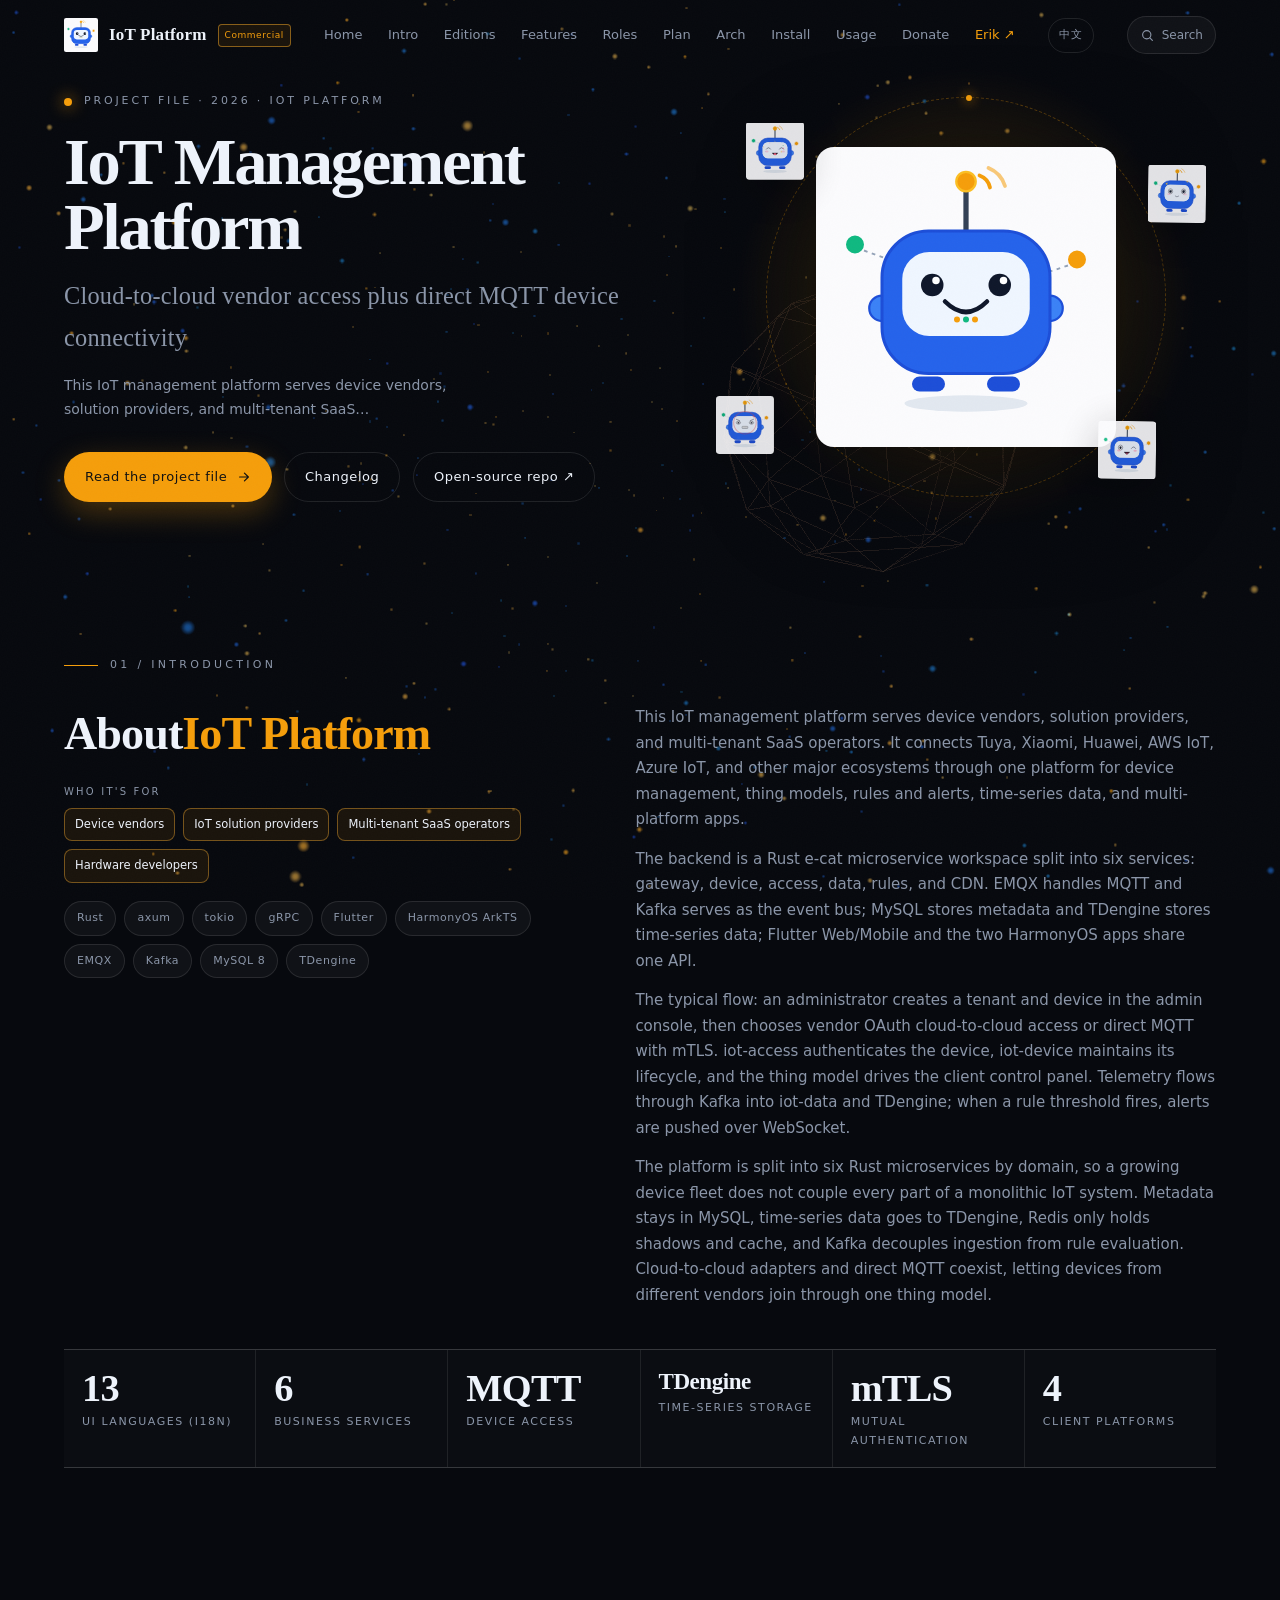
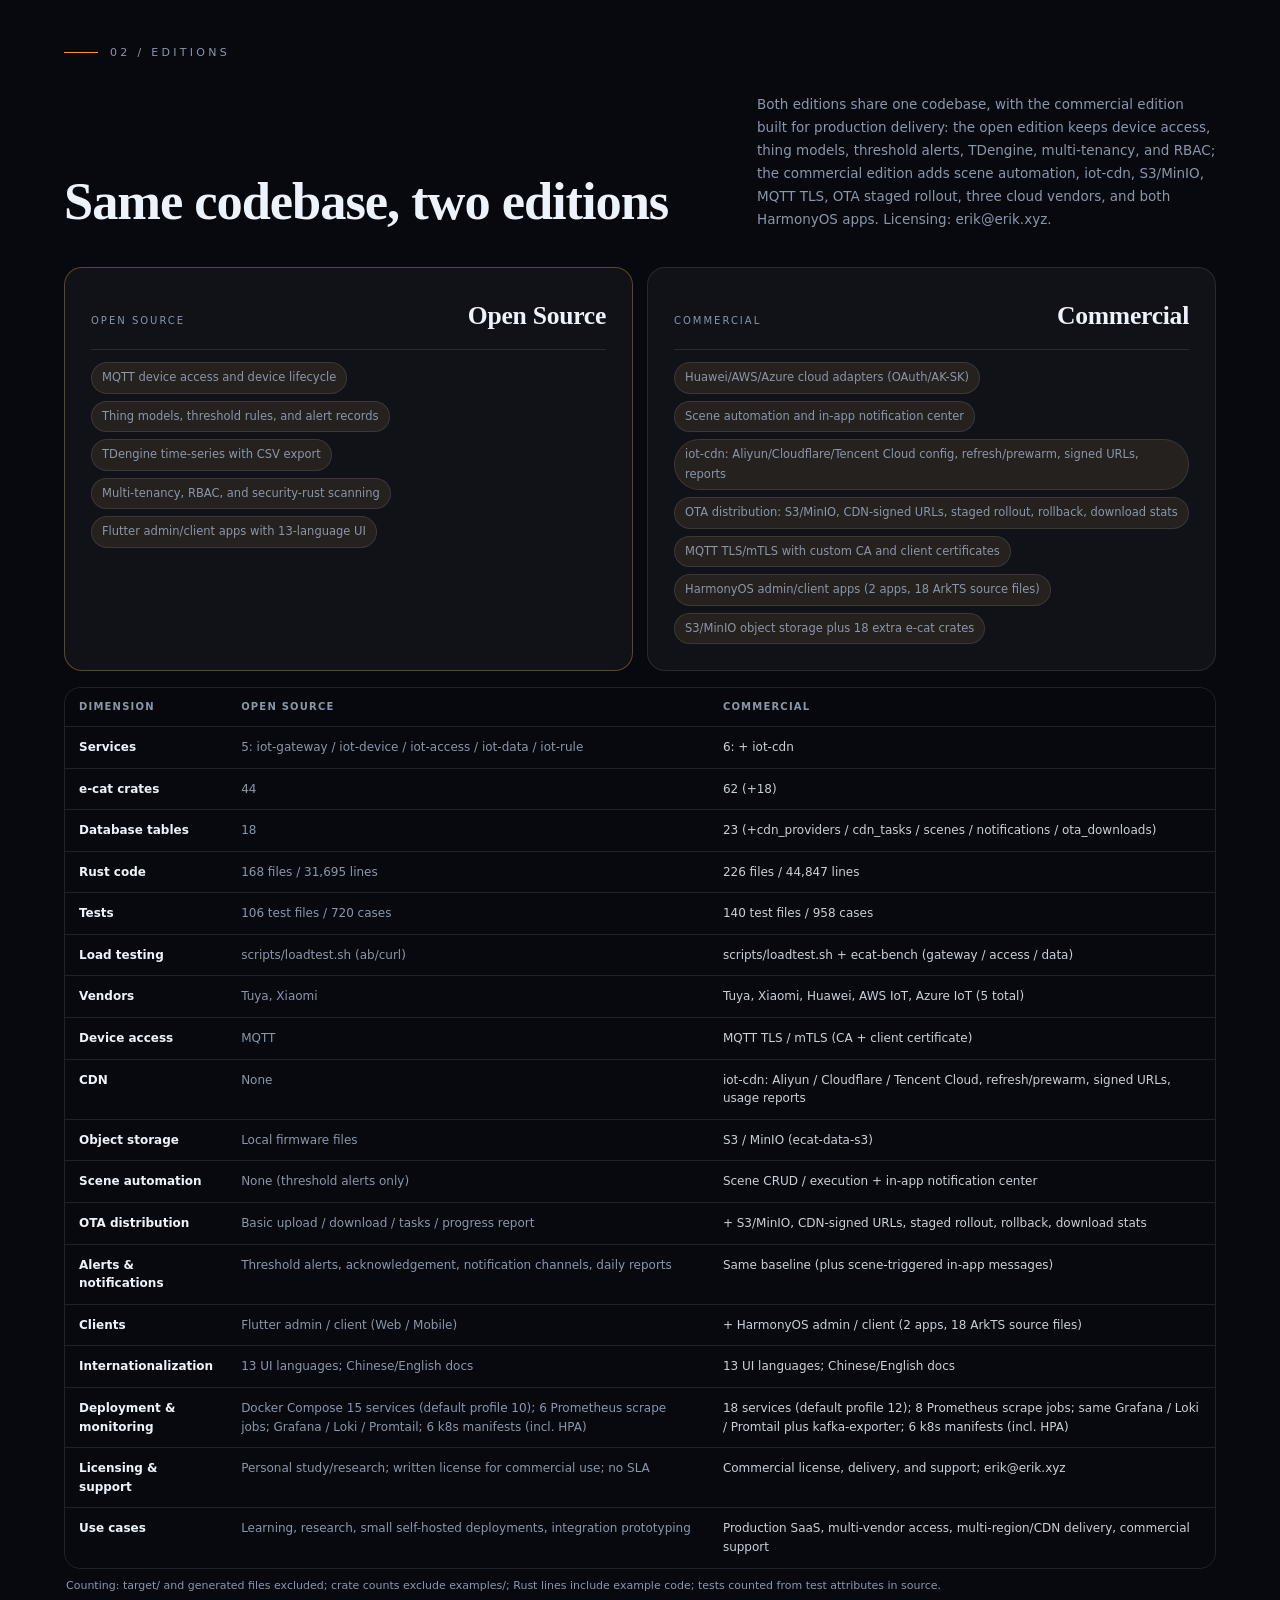
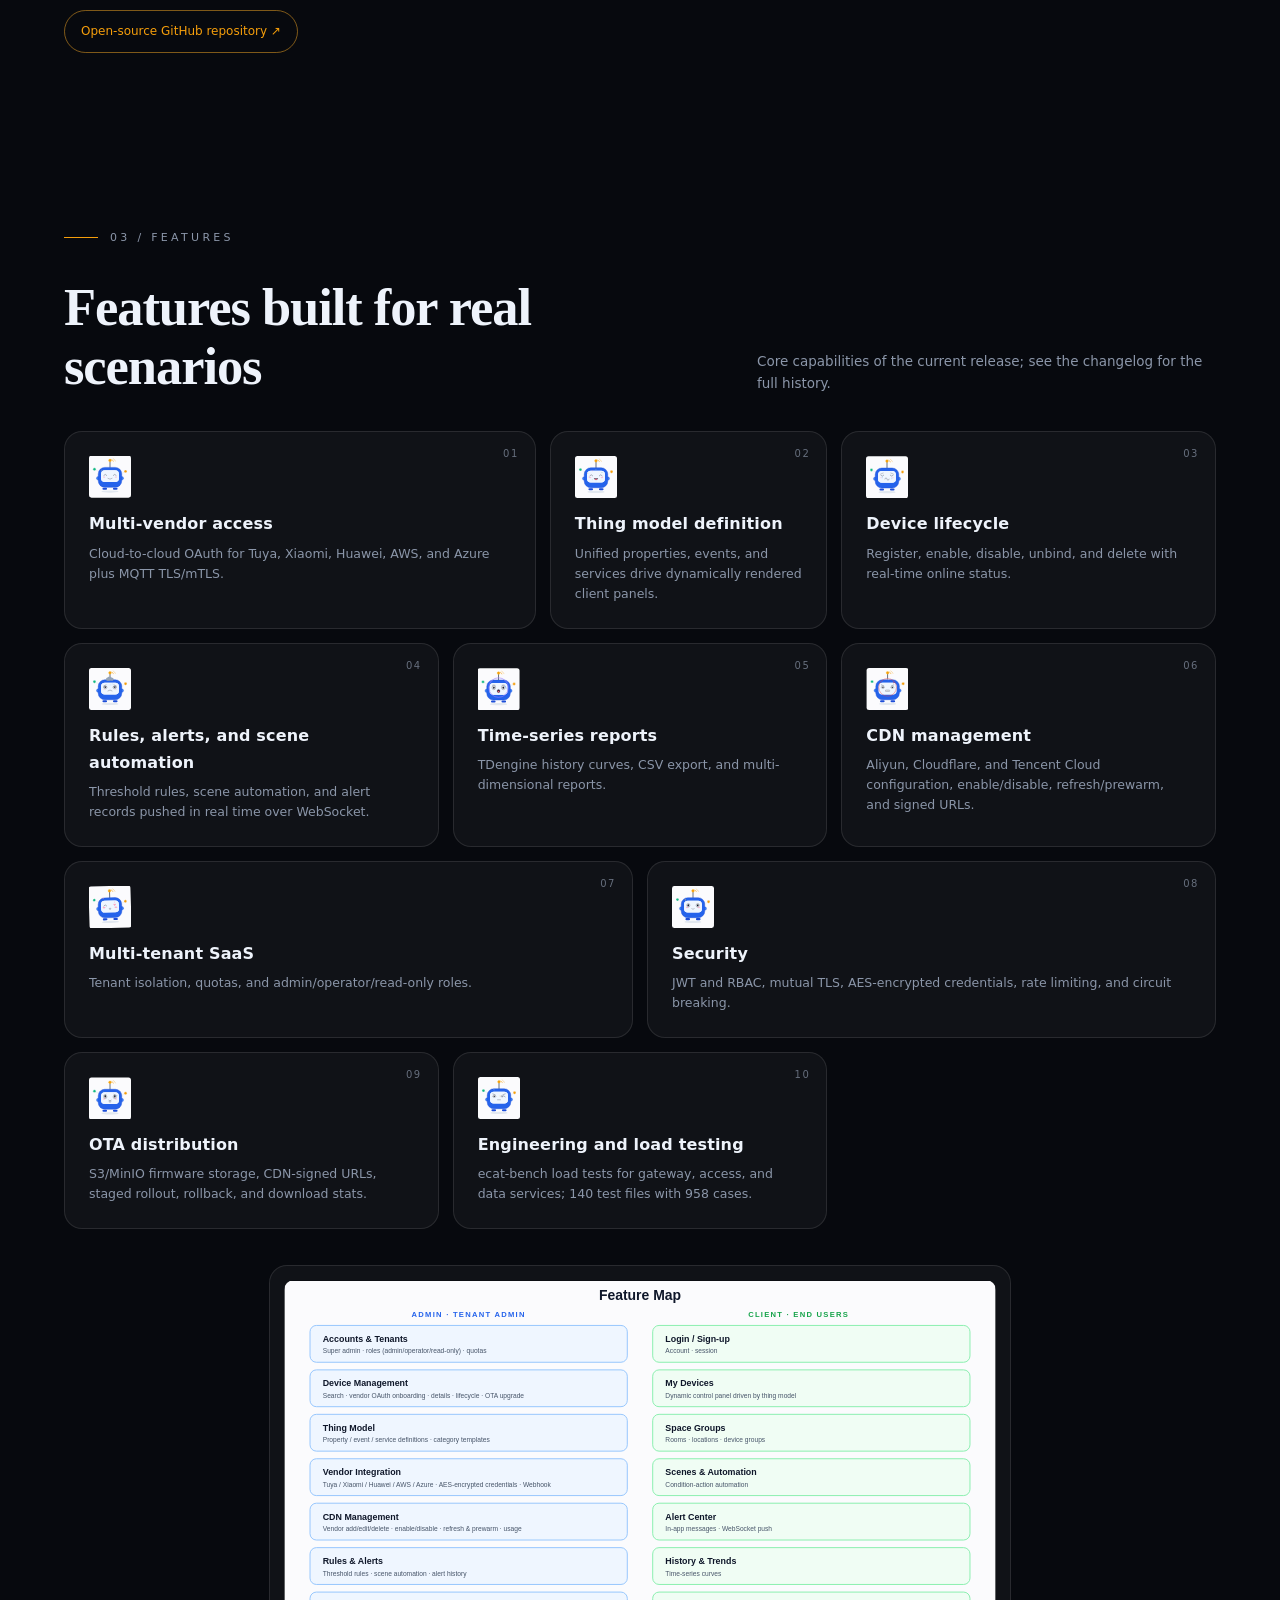
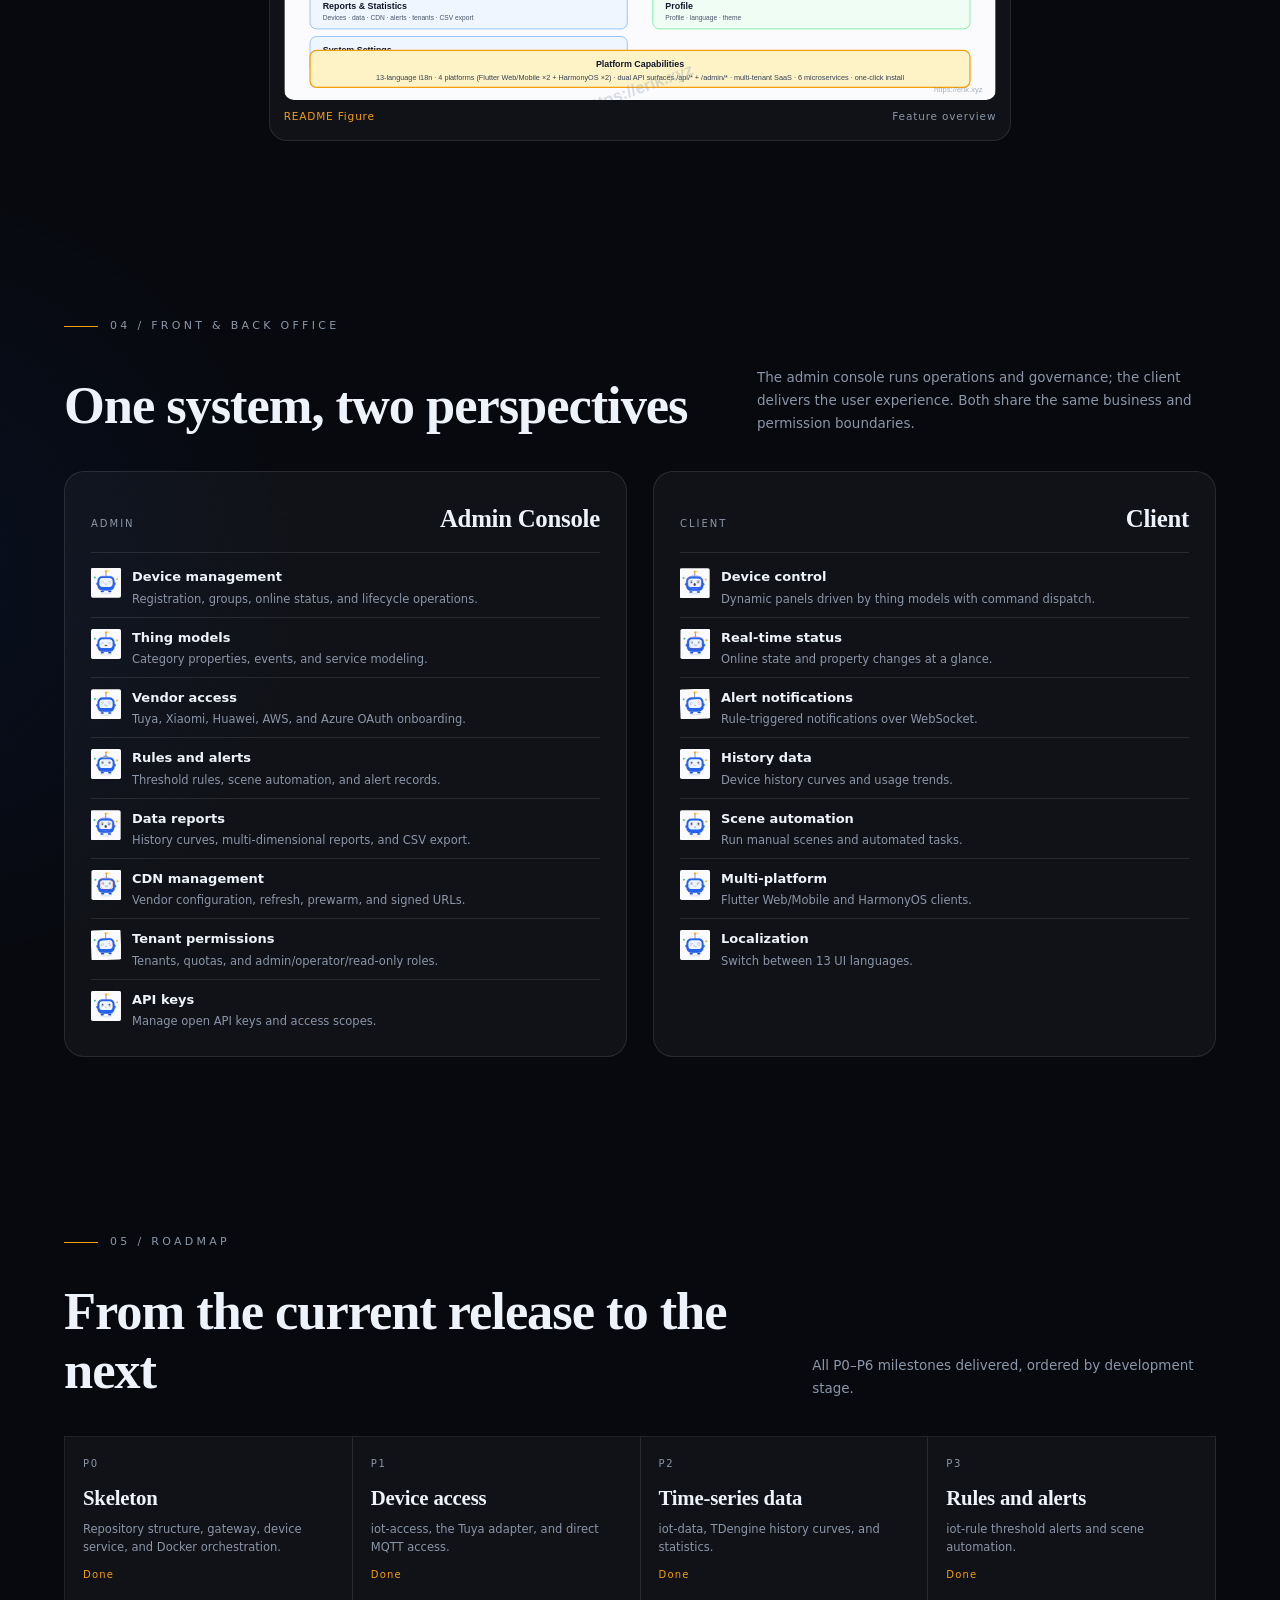
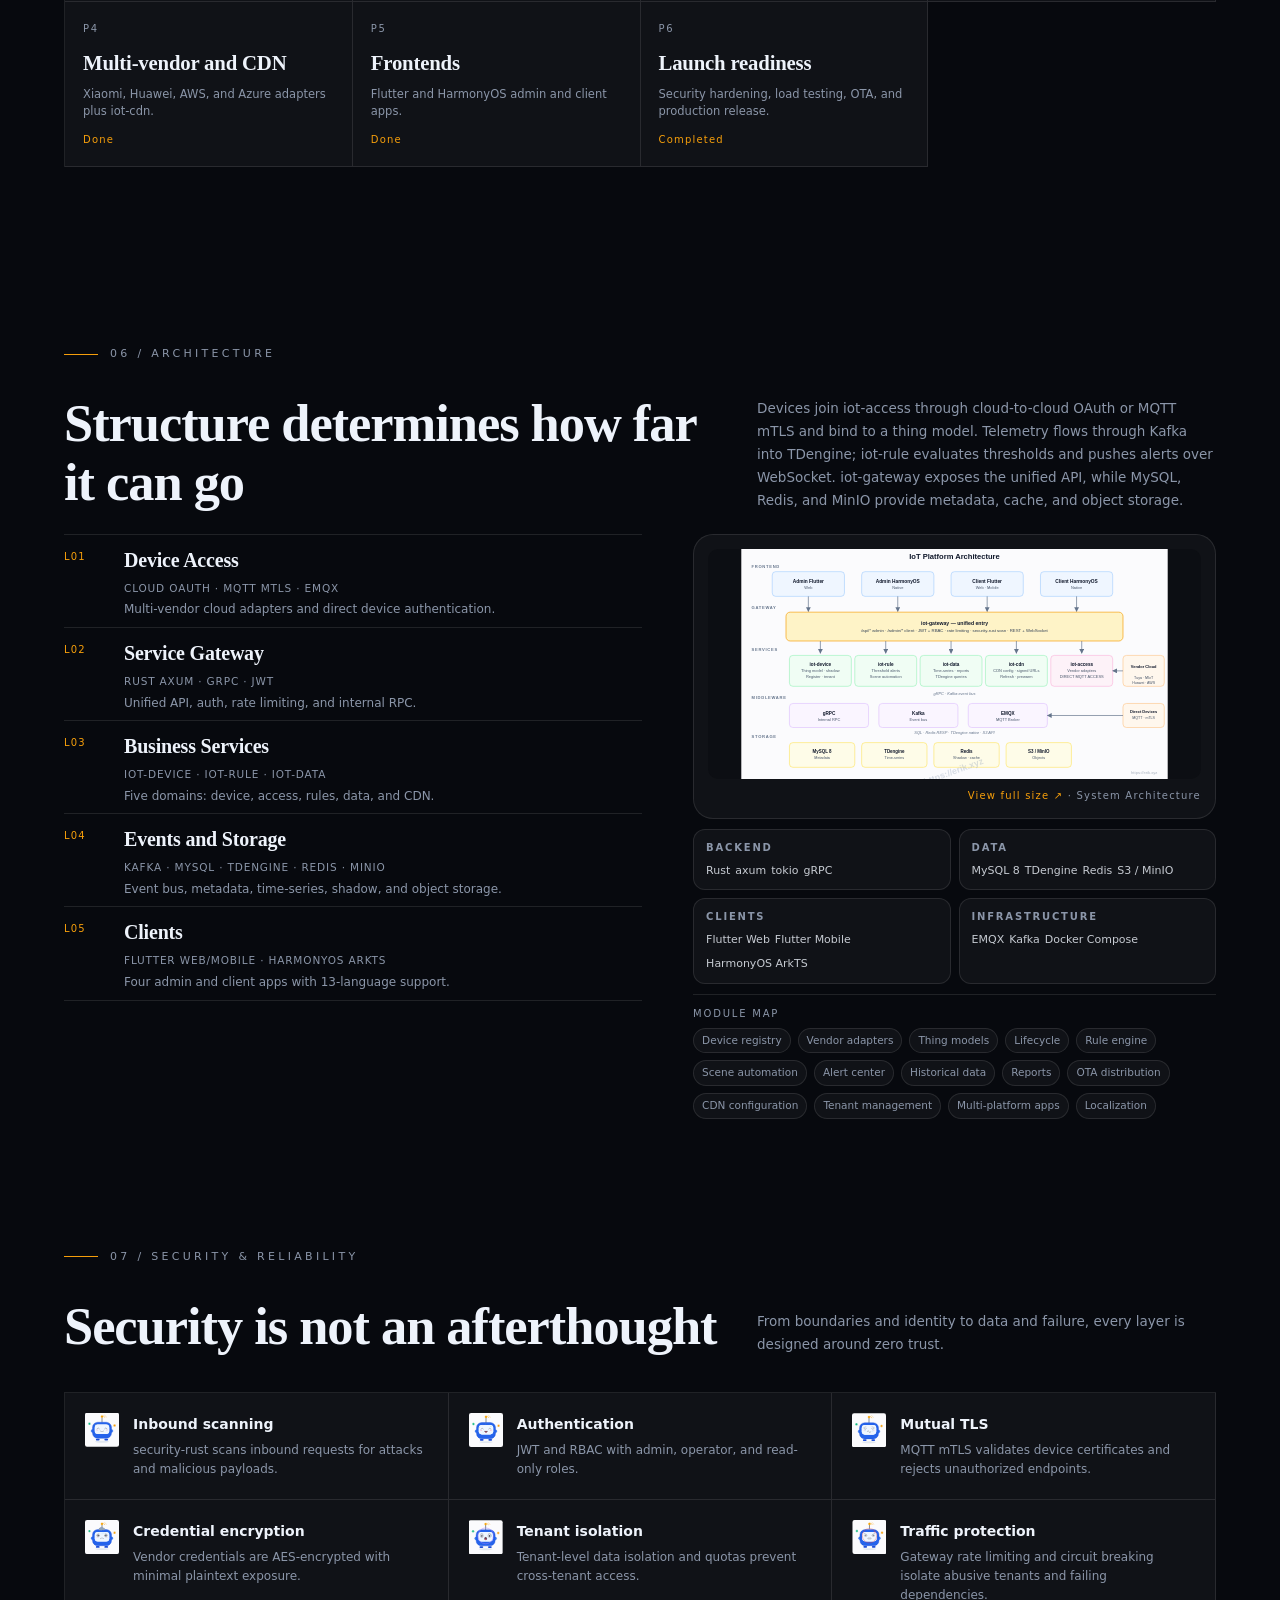
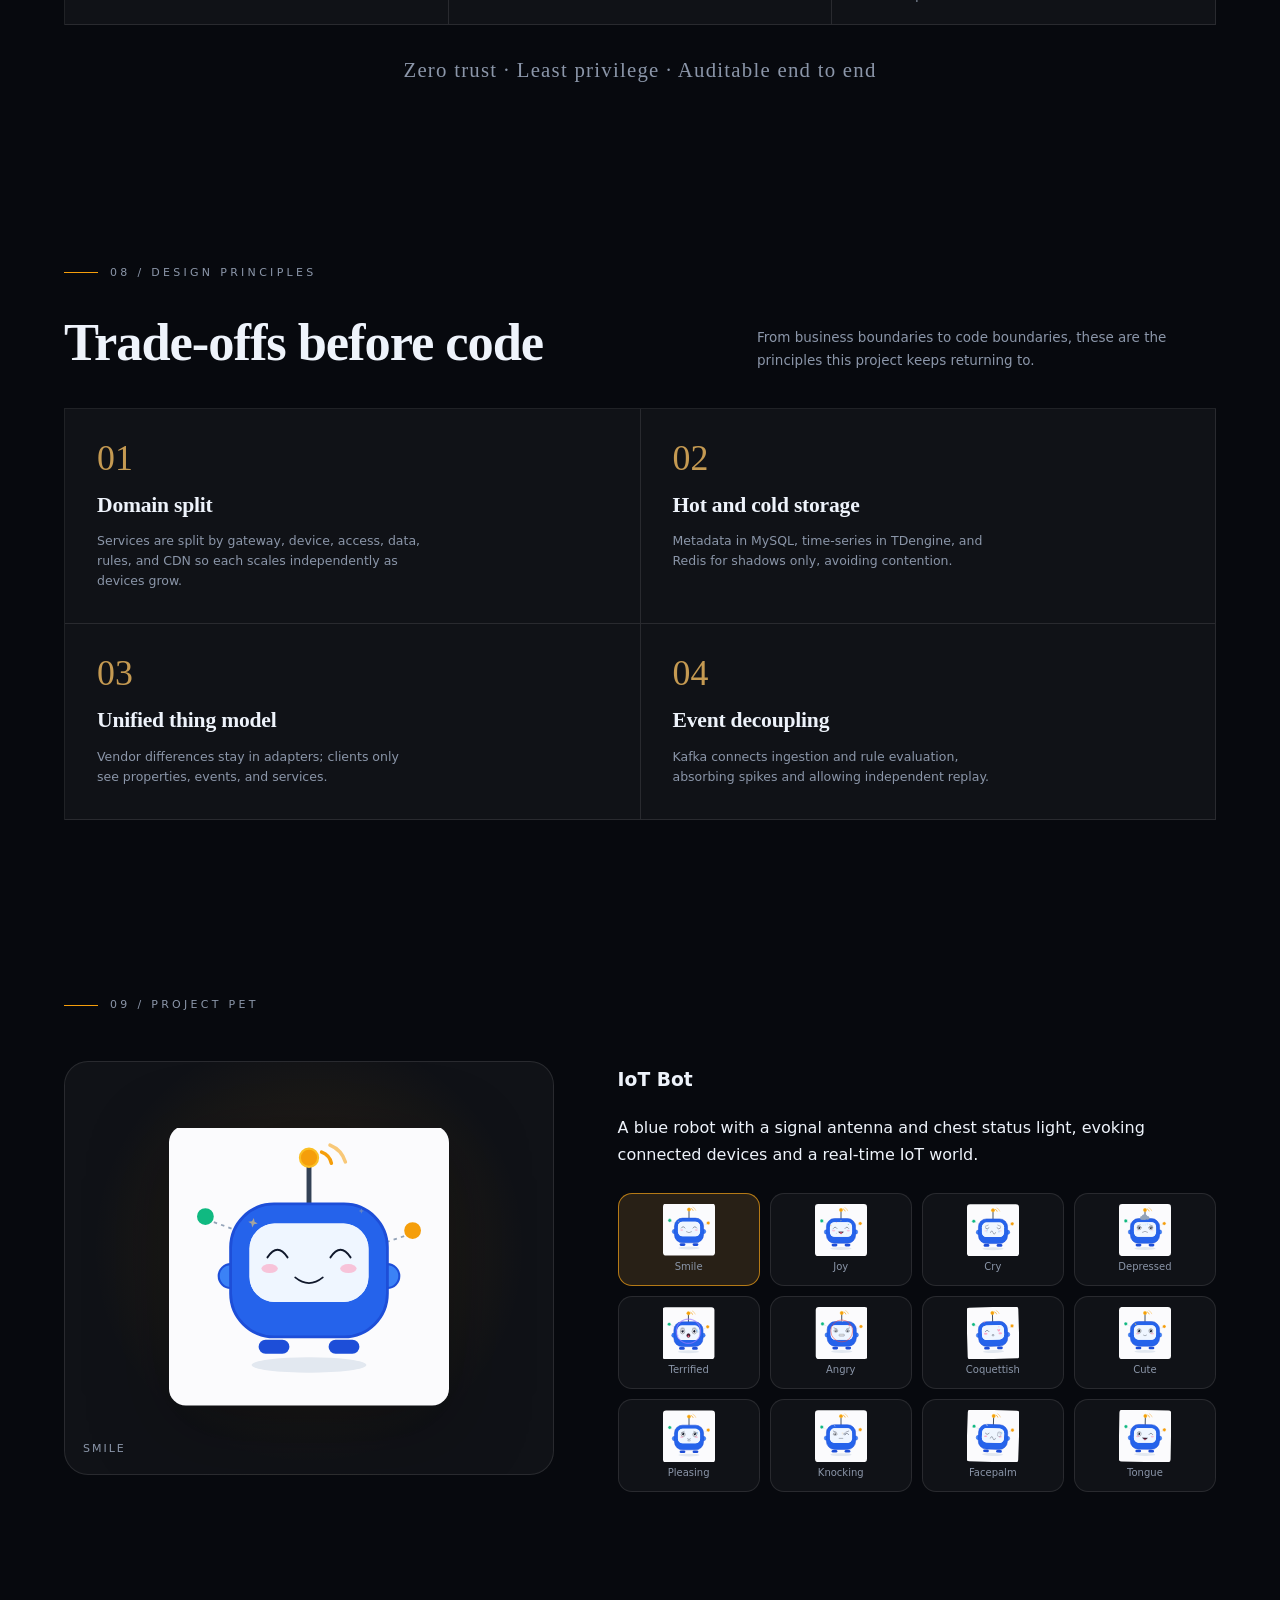
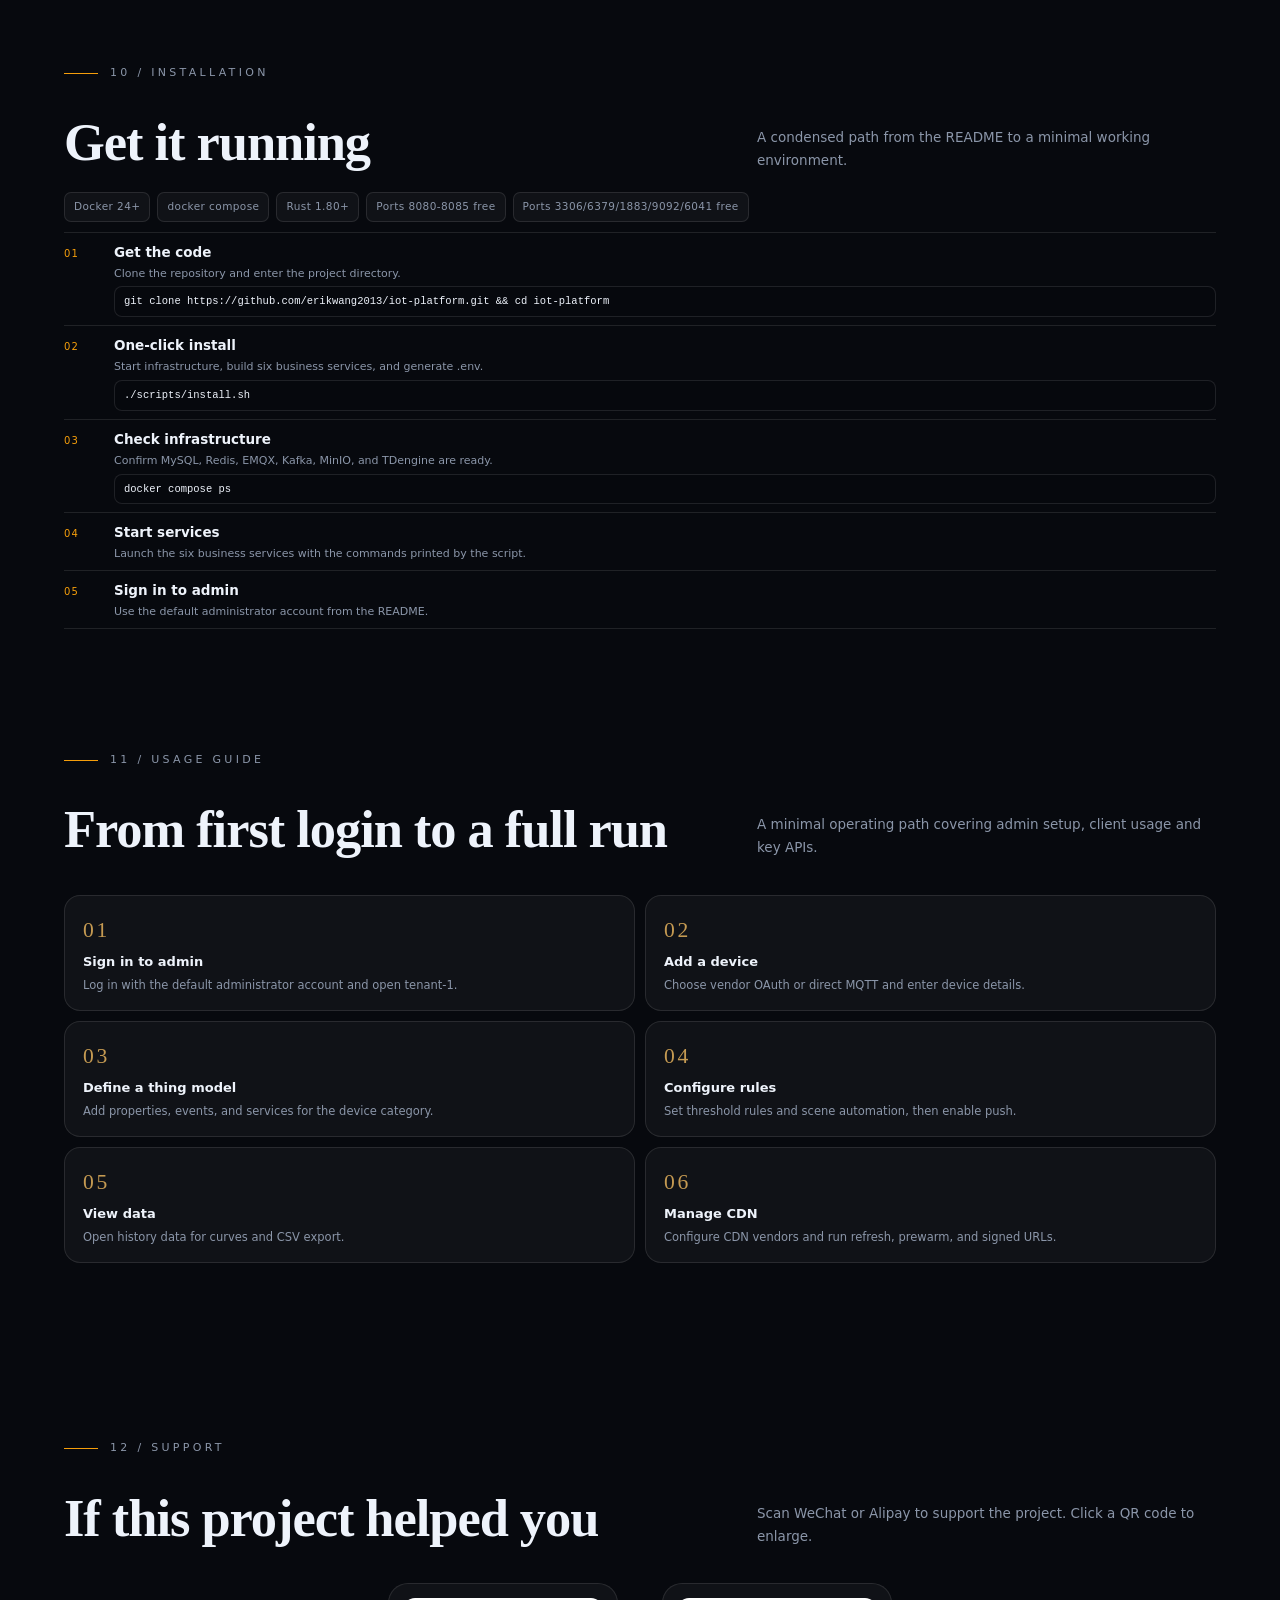
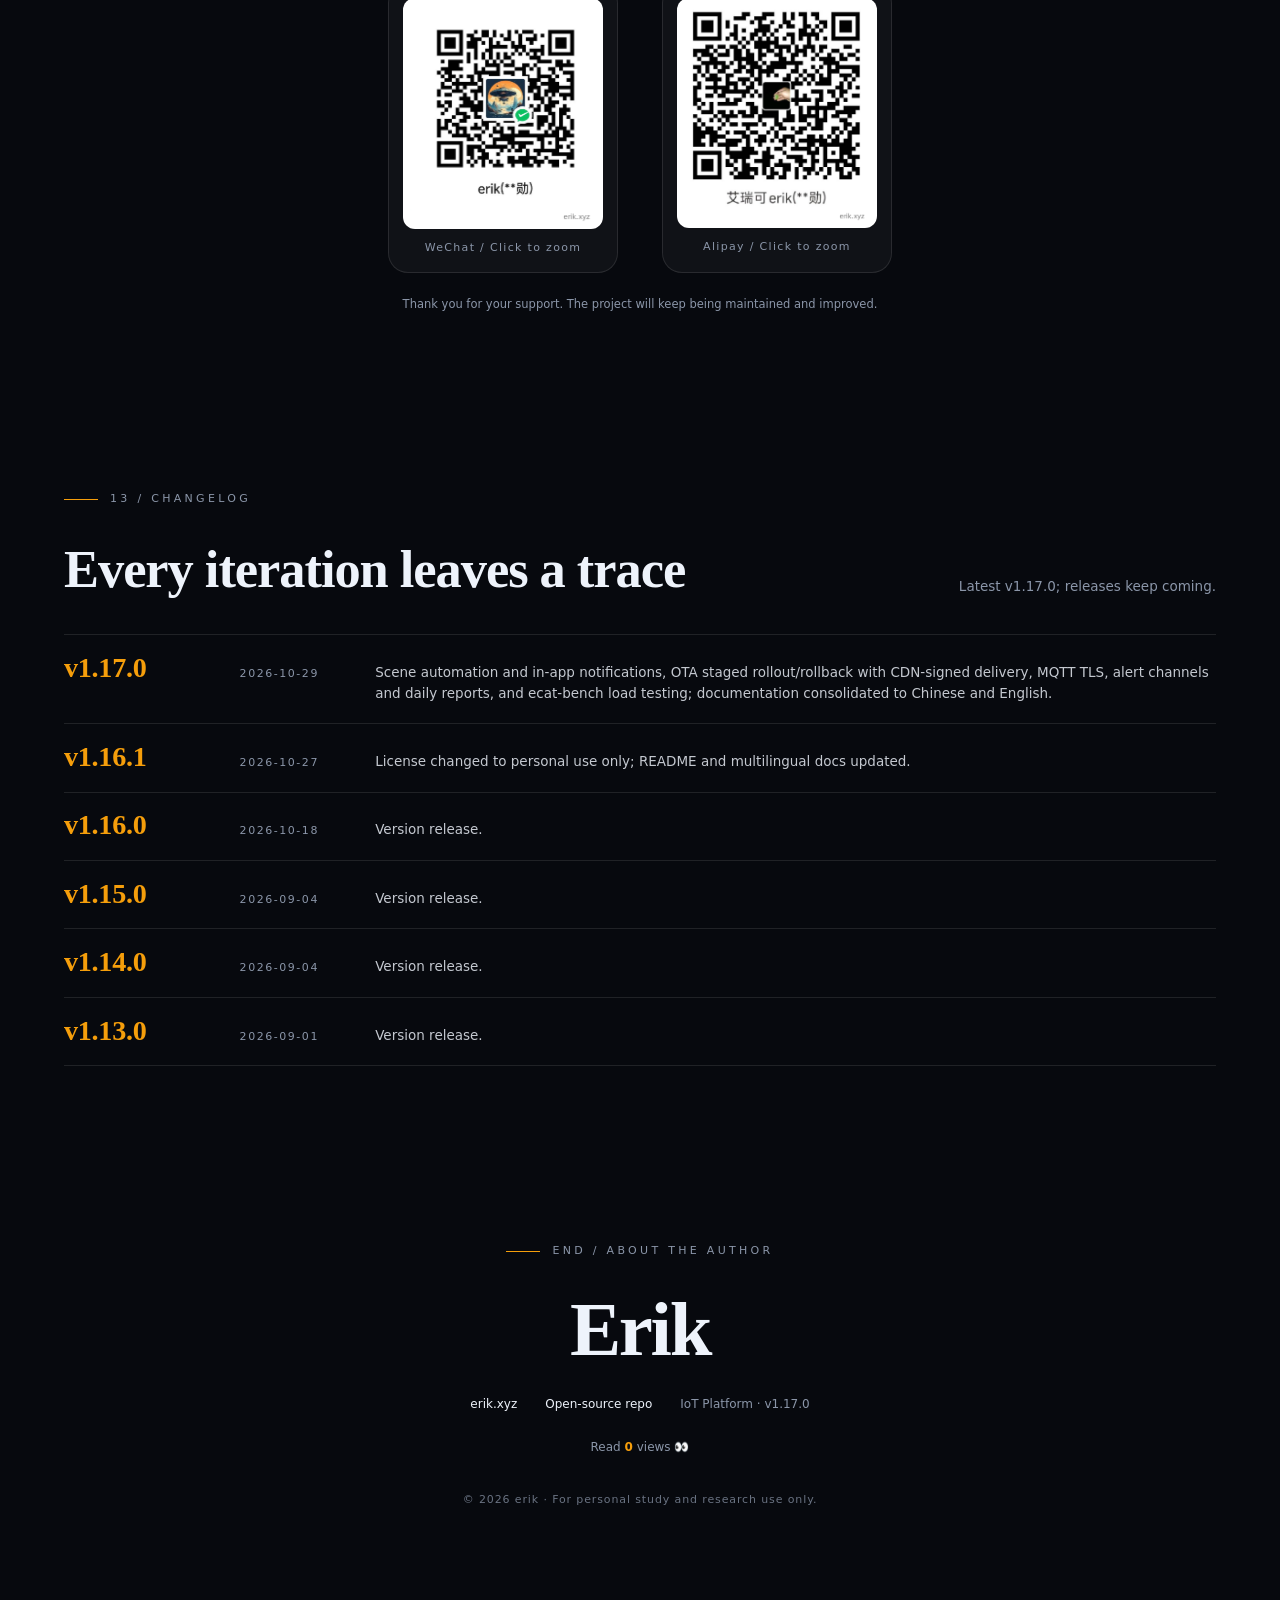
==== commit dd3d987b: "docs: 仅保留中英文文档并更新站点/对比 - 删除 11 个语言 README、11 个 e-cat 文档语言目录、55 张本地化图与翻译脚本 - README/API/部署文档同步场景自动化、O" ====
--- a/site/en.html
+++ b/site/en.html
@@ -83,9 +83,9 @@
           <div class="audience"><span>Device vendors</span><span>IoT solution providers</span><span>Multi-tenant SaaS operators</span><span>Hardware developers</span></div>
           <div class="chips"><span>Rust</span><span>axum</span><span>tokio</span><span>gRPC</span><span>Flutter</span><span>HarmonyOS ArkTS</span><span>EMQX</span><span>Kafka</span><span>MySQL 8</span><span>TDengine</span></div>
         </div>
-        <div class="intro-body" data-reveal><p>This IoT management platform serves device vendors, solution providers, and multi-tenant SaaS operators. It connects Tuya, Xiaomi, Huawei, AWS IoT, Azure IoT, and other major ecosystems through one platform for device management, thing models, rules and alerts, time-series data, and multi-platform apps.</p><p>The backend is a Rust e-cat microservice workspace split into six services: gateway, device, access, data, rules, and CDN. EMQX handles MQTT and Kafka serves as the event bus; MySQL stores metadata and TDengine stores time-series data; Flutter Web/Mobile and four HarmonyOS apps share one API.</p><p>The typical flow: an administrator creates a tenant and device in the admin console, then chooses vendor OAuth cloud-to-cloud access or direct MQTT with mTLS. iot-access authenticates the device, iot-device maintains its lifecycle, and the thing model drives the client control panel. Telemetry flows through Kafka into iot-data and TDengine; when a rule threshold fires, alerts are pushed over WebSocket.</p><p>The platform is split into six Rust microservices by domain, so a growing device fleet does not couple every part of a monolithic IoT system. Metadata stays in MySQL, time-series data goes to TDengine, Redis only holds shadows and cache, and Kafka decouples ingestion from rule evaluation. Cloud-to-cloud adapters and direct MQTT coexist, letting devices from different vendors join through one thing model.</p></div>
-      </div>
-      <div class="stats" data-reveal><div class="stat"><b>13</b><span>Languages (i18n)</span></div><div class="stat"><b>6</b><span>Business services</span></div><div class="stat"><b>MQTT</b><span>Device access</span></div><div class="stat stat-text"><b>TDengine</b><span>Time-series storage</span></div><div class="stat"><b>mTLS</b><span>Mutual authentication</span></div><div class="stat"><b>4</b><span>Client platforms</span></div></div>
+        <div class="intro-body" data-reveal><p>This IoT management platform serves device vendors, solution providers, and multi-tenant SaaS operators. It connects Tuya, Xiaomi, Huawei, AWS IoT, Azure IoT, and other major ecosystems through one platform for device management, thing models, rules and alerts, time-series data, and multi-platform apps.</p><p>The backend is a Rust e-cat microservice workspace split into six services: gateway, device, access, data, rules, and CDN. EMQX handles MQTT and Kafka serves as the event bus; MySQL stores metadata and TDengine stores time-series data; Flutter Web/Mobile and the two HarmonyOS apps share one API.</p><p>The typical flow: an administrator creates a tenant and device in the admin console, then chooses vendor OAuth cloud-to-cloud access or direct MQTT with mTLS. iot-access authenticates the device, iot-device maintains its lifecycle, and the thing model drives the client control panel. Telemetry flows through Kafka into iot-data and TDengine; when a rule threshold fires, alerts are pushed over WebSocket.</p><p>The platform is split into six Rust microservices by domain, so a growing device fleet does not couple every part of a monolithic IoT system. Metadata stays in MySQL, time-series data goes to TDengine, Redis only holds shadows and cache, and Kafka decouples ingestion from rule evaluation. Cloud-to-cloud adapters and direct MQTT coexist, letting devices from different vendors join through one thing model.</p></div>
+      </div>
+      <div class="stats" data-reveal><div class="stat"><b>13</b><span>UI languages (i18n)</span></div><div class="stat"><b>6</b><span>Business services</span></div><div class="stat"><b>MQTT</b><span>Device access</span></div><div class="stat stat-text"><b>TDengine</b><span>Time-series storage</span></div><div class="stat"><b>mTLS</b><span>Mutual authentication</span></div><div class="stat"><b>4</b><span>Client platforms</span></div></div>
     </div>
   </section>
 
@@ -94,19 +94,20 @@
       <div class="section-label">02 / Editions</div>
       <div class="section-head" data-reveal>
         <h2>Same codebase, two editions</h2>
-        <p>Both editions share one codebase, with the commercial edition built for production delivery: the open edition keeps device access, thing models, rules and alerts, TDengine, multi-tenancy, and RBAC; the commercial edition adds iot-cdn, S3/MinIO, three cloud vendors, and four HarmonyOS apps. Licensing: erik@erik.xyz.</p>
+        <p>Both editions share one codebase, with the commercial edition built for production delivery: the open edition keeps device access, thing models, threshold alerts, TDengine, multi-tenancy, and RBAC; the commercial edition adds scene automation, iot-cdn, S3/MinIO, MQTT TLS, OTA staged rollout, three cloud vendors, and both HarmonyOS apps. Licensing: erik@erik.xyz.</p>
       </div>
       <div class="editions-grid" data-reveal>
         <div class="edition-panel edition-open">
           <div class="edition-head"><span>OPEN SOURCE</span><h3>Open Source</h3></div>
-          <ul class="edition-list"><li>MQTT/mTLS device access and lifecycle</li><li>Thing models, rules, alerts, and scene automation</li><li>TDengine time-series with CSV/Excel export</li><li>Multi-tenancy, RBAC, and security-rust scanning</li><li>Flutter admin/client apps with 13 languages</li></ul>
+          <ul class="edition-list"><li>MQTT device access and device lifecycle</li><li>Thing models, threshold rules, and alert records</li><li>TDengine time-series with CSV export</li><li>Multi-tenancy, RBAC, and security-rust scanning</li><li>Flutter admin/client apps with 13-language UI</li></ul>
         </div>
         <div class="edition-panel edition-commercial">
           <div class="edition-head"><span>COMMERCIAL</span><h3>Commercial</h3></div>
-          <ul class="edition-list"><li>Huawei/AWS/Azure cloud adapters</li><li>iot-cdn: refresh/prewarm, signed URLs, reports</li><li>Four HarmonyOS admin and client apps</li><li>S3/MinIO object storage orchestration</li><li>Full e-cat framework plus 18 extra crates</li><li>i18n demo pages and CDN admin pages</li></ul>
-        </div>
-      </div>
-      <div class="edition-table-wrap" data-reveal><table class="edition-table"><thead><tr><th>Dimension</th><th>Open Source</th><th>Commercial</th></tr></thead><tbody><tr><td>Services</td><td>5: gateway / device / access / rule / data-service</td><td>6: adds iot-cdn</td></tr><tr><td>Vendors</td><td>Tuya, Xiaomi</td><td>Tuya, Xiaomi, Huawei, AWS IoT, Azure IoT</td></tr><tr><td>Clients</td><td>Flutter admin + Flutter client</td><td>Flutter + four native HarmonyOS apps (15 ArkTS files)</td></tr><tr><td>Data &amp; search</td><td>18 tables; TDengine time-series, Redis, Kafka/MQTT, local OTA files</td><td>20 tables (+cdn_providers/cdn_tasks); S3/MinIO, CDN cache, optional data backends</td></tr><tr><td>e-cat framework</td><td>45 crates</td><td>63 crates (18 extra: 9 data backends, NATS/RabbitMQ, etcd, GraphQL, WebSocket, CDN, Edge, Bench)</td></tr><tr><td>Tests</td><td>106 test files / 720 #[test]; ci.yml + release.yml</td><td>133 test files / 914 #[test]; same CI/Release flow</td></tr><tr><td>Deployment</td><td>Docker Compose with 20 services, install.sh, 6 k8s manifests + HPA, 6 Prometheus jobs</td><td>23 services (incl. iot-cdn/MinIO), same k8s/HPA, 7 Prometheus jobs</td></tr><tr><td>Licensing</td><td>Personal study/research only; written license required for commercial use; no SLA</td><td>Commercial license, delivery, and support; erik@erik.xyz</td></tr></tbody></table></div>
+          <ul class="edition-list"><li>Huawei/AWS/Azure cloud adapters (OAuth/AK-SK)</li><li>Scene automation and in-app notification center</li><li>iot-cdn: Aliyun/Cloudflare/Tencent Cloud config, refresh/prewarm, signed URLs, reports</li><li>OTA distribution: S3/MinIO, CDN-signed URLs, staged rollout, rollback, download stats</li><li>MQTT TLS/mTLS with custom CA and client certificates</li><li>HarmonyOS admin/client apps (2 apps, 18 ArkTS source files)</li><li>S3/MinIO object storage plus 18 extra e-cat crates</li></ul>
+        </div>
+      </div>
+      <div class="edition-table-wrap" data-reveal><table class="edition-table"><thead><tr><th>Dimension</th><th>Open Source</th><th>Commercial</th></tr></thead><tbody><tr><td>Services</td><td>5: iot-gateway / iot-device / iot-access / iot-data / iot-rule</td><td>6: + iot-cdn</td></tr><tr><td>e-cat crates</td><td>44</td><td>62 (+18)</td></tr><tr><td>Database tables</td><td>18</td><td>23 (+cdn_providers / cdn_tasks / scenes / notifications / ota_downloads)</td></tr><tr><td>Rust code</td><td>168 files / 31,695 lines</td><td>226 files / 44,847 lines</td></tr><tr><td>Tests</td><td>106 test files / 720 cases</td><td>140 test files / 958 cases</td></tr><tr><td>Load testing</td><td>scripts/loadtest.sh (ab/curl)</td><td>scripts/loadtest.sh + ecat-bench (gateway / access / data)</td></tr><tr><td>Vendors</td><td>Tuya, Xiaomi</td><td>Tuya, Xiaomi, Huawei, AWS IoT, Azure IoT (5 total)</td></tr><tr><td>Device access</td><td>MQTT</td><td>MQTT TLS / mTLS (CA + client certificate)</td></tr><tr><td>CDN</td><td>None</td><td>iot-cdn: Aliyun / Cloudflare / Tencent Cloud, refresh/prewarm, signed URLs, usage reports</td></tr><tr><td>Object storage</td><td>Local firmware files</td><td>S3 / MinIO (ecat-data-s3)</td></tr><tr><td>Scene automation</td><td>None (threshold alerts only)</td><td>Scene CRUD / execution + in-app notification center</td></tr><tr><td>OTA distribution</td><td>Basic upload / download / tasks / progress report</td><td>+ S3/MinIO, CDN-signed URLs, staged rollout, rollback, download stats</td></tr><tr><td>Alerts & notifications</td><td>Threshold alerts, acknowledgement, notification channels, daily reports</td><td>Same baseline (plus scene-triggered in-app messages)</td></tr><tr><td>Clients</td><td>Flutter admin / client (Web / Mobile)</td><td>+ HarmonyOS admin / client (2 apps, 18 ArkTS source files)</td></tr><tr><td>Internationalization</td><td>13 UI languages; Chinese/English docs</td><td>13 UI languages; Chinese/English docs</td></tr><tr><td>Deployment & monitoring</td><td>Docker Compose 15 services (default profile 10); 6 Prometheus scrape jobs; Grafana / Loki / Promtail; 6 k8s manifests (incl. HPA)</td><td>18 services (default profile 12); 8 Prometheus scrape jobs; same Grafana / Loki / Promtail plus kafka-exporter; 6 k8s manifests (incl. HPA)</td></tr><tr><td>Licensing & support</td><td>Personal study/research; written license for commercial use; no SLA</td><td>Commercial license, delivery, and support; erik@erik.xyz</td></tr><tr><td>Use cases</td><td>Learning, research, small self-hosted deployments, integration prototyping</td><td>Production SaaS, multi-vendor access, multi-region/CDN delivery, commercial support</td></tr></tbody></table></div>
+      <p class="edition-note">Counting: target/ and generated files excluded; crate counts exclude examples/; Rust lines include example code; tests counted from test attributes in source.</p>
       <a class="edition-repo" href="https://github.com/erikwang2013/iot-platform" target="_blank" rel="noopener">Open-source GitHub repository ↗</a>
     </div>
   </section>
@@ -118,7 +119,7 @@
         <h2>Features built for real scenarios</h2>
         <p>Core capabilities of the current release; see the changelog for the full history.</p>
       </div>
-      <div class="features"><article class="feature" data-reveal style="transition-delay:0ms"><span class="idx">01</span><img src="assets/pet/expressions/smile.svg" alt="Smile" width="42" height="42" loading="lazy"><b>Multi-vendor access</b><p>Cloud-to-cloud OAuth for Tuya, Xiaomi, Huawei, AWS, and Azure plus direct MQTT mTLS.</p></article><article class="feature" data-reveal style="transition-delay:35ms"><span class="idx">02</span><img src="assets/pet/expressions/joy.svg" alt="Joy" width="42" height="42" loading="lazy"><b>Thing model definition</b><p>Unified properties, events, and services drive dynamically rendered client panels.</p></article><article class="feature" data-reveal style="transition-delay:70ms"><span class="idx">03</span><img src="assets/pet/expressions/cry.svg" alt="Cry" width="42" height="42" loading="lazy"><b>Device lifecycle</b><p>Register, enable, disable, unbind, and delete with real-time online status.</p></article><article class="feature" data-reveal style="transition-delay:105ms"><span class="idx">04</span><img src="assets/pet/expressions/depressed.svg" alt="Depressed" width="42" height="42" loading="lazy"><b>Rules and alerts</b><p>Threshold rules and scene automation pushed in real time over WebSocket.</p></article><article class="feature" data-reveal style="transition-delay:140ms"><span class="idx">05</span><img src="assets/pet/expressions/terrified.svg" alt="Terrified" width="42" height="42" loading="lazy"><b>Time-series reports</b><p>TDengine history curves, CSV/Excel export, and multi-dimensional reports.</p></article><article class="feature" data-reveal style="transition-delay:175ms"><span class="idx">06</span><img src="assets/pet/expressions/angry.svg" alt="Angry" width="42" height="42" loading="lazy"><b>CDN management</b><p>Multi-vendor configuration, enable/disable, refresh/prewarm, and signed URLs.</p></article><article class="feature" data-reveal style="transition-delay:210ms"><span class="idx">07</span><img src="assets/pet/expressions/coquettish.svg" alt="Coquettish" width="42" height="42" loading="lazy"><b>Multi-tenant SaaS</b><p>Tenant isolation, quotas, and admin/operator/read-only roles.</p></article><article class="feature" data-reveal style="transition-delay:245ms"><span class="idx">08</span><img src="assets/pet/expressions/cute.svg" alt="Cute" width="42" height="42" loading="lazy"><b>Security</b><p>JWT and RBAC, mutual TLS, AES-encrypted credentials, rate limiting, and circuit breaking.</p></article></div>
+      <div class="features"><article class="feature" data-reveal style="transition-delay:0ms"><span class="idx">01</span><img src="assets/pet/expressions/smile.svg" alt="Smile" width="42" height="42" loading="lazy"><b>Multi-vendor access</b><p>Cloud-to-cloud OAuth for Tuya, Xiaomi, Huawei, AWS, and Azure plus MQTT TLS/mTLS.</p></article><article class="feature" data-reveal style="transition-delay:35ms"><span class="idx">02</span><img src="assets/pet/expressions/joy.svg" alt="Joy" width="42" height="42" loading="lazy"><b>Thing model definition</b><p>Unified properties, events, and services drive dynamically rendered client panels.</p></article><article class="feature" data-reveal style="transition-delay:70ms"><span class="idx">03</span><img src="assets/pet/expressions/cry.svg" alt="Cry" width="42" height="42" loading="lazy"><b>Device lifecycle</b><p>Register, enable, disable, unbind, and delete with real-time online status.</p></article><article class="feature" data-reveal style="transition-delay:105ms"><span class="idx">04</span><img src="assets/pet/expressions/depressed.svg" alt="Depressed" width="42" height="42" loading="lazy"><b>Rules, alerts, and scene automation</b><p>Threshold rules, scene automation, and alert records pushed in real time over WebSocket.</p></article><article class="feature" data-reveal style="transition-delay:140ms"><span class="idx">05</span><img src="assets/pet/expressions/terrified.svg" alt="Terrified" width="42" height="42" loading="lazy"><b>Time-series reports</b><p>TDengine history curves, CSV export, and multi-dimensional reports.</p></article><article class="feature" data-reveal style="transition-delay:175ms"><span class="idx">06</span><img src="assets/pet/expressions/angry.svg" alt="Angry" width="42" height="42" loading="lazy"><b>CDN management</b><p>Aliyun, Cloudflare, and Tencent Cloud configuration, enable/disable, refresh/prewarm, and signed URLs.</p></article><article class="feature" data-reveal style="transition-delay:210ms"><span class="idx">07</span><img src="assets/pet/expressions/coquettish.svg" alt="Coquettish" width="42" height="42" loading="lazy"><b>Multi-tenant SaaS</b><p>Tenant isolation, quotas, and admin/operator/read-only roles.</p></article><article class="feature" data-reveal style="transition-delay:245ms"><span class="idx">08</span><img src="assets/pet/expressions/cute.svg" alt="Cute" width="42" height="42" loading="lazy"><b>Security</b><p>JWT and RBAC, mutual TLS, AES-encrypted credentials, rate limiting, and circuit breaking.</p></article><article class="feature" data-reveal style="transition-delay:280ms"><span class="idx">09</span><img src="assets/pet/expressions/pleasing.svg" alt="Pleasing" width="42" height="42" loading="lazy"><b>OTA distribution</b><p>S3/MinIO firmware storage, CDN-signed URLs, staged rollout, rollback, and download stats.</p></article><article class="feature" data-reveal style="transition-delay:315ms"><span class="idx">10</span><img src="assets/pet/expressions/knocking.svg" alt="Knocking" width="42" height="42" loading="lazy"><b>Engineering and load testing</b><p>ecat-bench load tests for gateway, access, and data services; 140 test files with 958 cases.</p></article></div>
       <p class="features-note">← Swipe to explore →</p>
       <figure class="content-figure" data-reveal><img src="assets/img/en/readme-feature.svg" width="1120" height="660" alt="Feature overview" loading="lazy"><figcaption><span>README Figure</span>Feature overview</figcaption></figure>
     </div>
@@ -131,7 +132,7 @@
         <h2>One system, two perspectives</h2>
         <p>The admin console runs operations and governance; the client delivers the user experience. Both share the same business and permission boundaries.</p>
       </div>
-      <div class="sides-grid" data-reveal><article class="side-panel"><div class="side-head"><span>ADMIN</span><h3>Admin Console</h3></div><ul class="side-list"><li><img src="assets/pet/expressions/smile.svg" alt="" width="30" height="30" loading="lazy"><div><b>Device management</b><p>Registration, groups, online status, and lifecycle operations.</p></div></li><li><img src="assets/pet/expressions/joy.svg" alt="" width="30" height="30" loading="lazy"><div><b>Thing models</b><p>Category properties, events, and service modeling.</p></div></li><li><img src="assets/pet/expressions/cry.svg" alt="" width="30" height="30" loading="lazy"><div><b>Vendor access</b><p>Tuya, Xiaomi, Huawei, AWS, and Azure OAuth onboarding.</p></div></li><li><img src="assets/pet/expressions/depressed.svg" alt="" width="30" height="30" loading="lazy"><div><b>Rules and alerts</b><p>Threshold rules, scene automation, and alert records.</p></div></li><li><img src="assets/pet/expressions/terrified.svg" alt="" width="30" height="30" loading="lazy"><div><b>Data reports</b><p>History curves, multi-dimensional reports, and CSV/Excel export.</p></div></li><li><img src="assets/pet/expressions/angry.svg" alt="" width="30" height="30" loading="lazy"><div><b>CDN management</b><p>Vendor configuration, refresh, prewarm, and signed URLs.</p></div></li><li><img src="assets/pet/expressions/coquettish.svg" alt="" width="30" height="30" loading="lazy"><div><b>Tenant permissions</b><p>Tenants, quotas, and admin/operator/read-only roles.</p></div></li><li><img src="assets/pet/expressions/cute.svg" alt="" width="30" height="30" loading="lazy"><div><b>API keys</b><p>Manage open API keys and access scopes.</p></div></li></ul></article><article class="side-panel"><div class="side-head"><span>CLIENT</span><h3>Client</h3></div><ul class="side-list"><li><img src="assets/pet/expressions/terrified.svg" alt="" width="30" height="30" loading="lazy"><div><b>Device control</b><p>Dynamic panels driven by thing models with command dispatch.</p></div></li><li><img src="assets/pet/expressions/angry.svg" alt="" width="30" height="30" loading="lazy"><div><b>Real-time status</b><p>Online state and property changes at a glance.</p></div></li><li><img src="assets/pet/expressions/coquettish.svg" alt="" width="30" height="30" loading="lazy"><div><b>Alert notifications</b><p>Rule-triggered notifications over WebSocket.</p></div></li><li><img src="assets/pet/expressions/cute.svg" alt="" width="30" height="30" loading="lazy"><div><b>History data</b><p>Device history curves and usage trends.</p></div></li><li><img src="assets/pet/expressions/pleasing.svg" alt="" width="30" height="30" loading="lazy"><div><b>Scene automation</b><p>Run manual scenes and automated tasks.</p></div></li><li><img src="assets/pet/expressions/knocking.svg" alt="" width="30" height="30" loading="lazy"><div><b>Multi-platform</b><p>Flutter Web/Mobile and HarmonyOS clients.</p></div></li><li><img src="assets/pet/expressions/facepalm.svg" alt="" width="30" height="30" loading="lazy"><div><b>Localization</b><p>Switch between 13 UI languages.</p></div></li></ul></article></div>
+      <div class="sides-grid" data-reveal><article class="side-panel"><div class="side-head"><span>ADMIN</span><h3>Admin Console</h3></div><ul class="side-list"><li><img src="assets/pet/expressions/smile.svg" alt="" width="30" height="30" loading="lazy"><div><b>Device management</b><p>Registration, groups, online status, and lifecycle operations.</p></div></li><li><img src="assets/pet/expressions/joy.svg" alt="" width="30" height="30" loading="lazy"><div><b>Thing models</b><p>Category properties, events, and service modeling.</p></div></li><li><img src="assets/pet/expressions/cry.svg" alt="" width="30" height="30" loading="lazy"><div><b>Vendor access</b><p>Tuya, Xiaomi, Huawei, AWS, and Azure OAuth onboarding.</p></div></li><li><img src="assets/pet/expressions/depressed.svg" alt="" width="30" height="30" loading="lazy"><div><b>Rules and alerts</b><p>Threshold rules, scene automation, and alert records.</p></div></li><li><img src="assets/pet/expressions/terrified.svg" alt="" width="30" height="30" loading="lazy"><div><b>Data reports</b><p>History curves, multi-dimensional reports, and CSV export.</p></div></li><li><img src="assets/pet/expressions/angry.svg" alt="" width="30" height="30" loading="lazy"><div><b>CDN management</b><p>Vendor configuration, refresh, prewarm, and signed URLs.</p></div></li><li><img src="assets/pet/expressions/coquettish.svg" alt="" width="30" height="30" loading="lazy"><div><b>Tenant permissions</b><p>Tenants, quotas, and admin/operator/read-only roles.</p></div></li><li><img src="assets/pet/expressions/cute.svg" alt="" width="30" height="30" loading="lazy"><div><b>API keys</b><p>Manage open API keys and access scopes.</p></div></li></ul></article><article class="side-panel"><div class="side-head"><span>CLIENT</span><h3>Client</h3></div><ul class="side-list"><li><img src="assets/pet/expressions/terrified.svg" alt="" width="30" height="30" loading="lazy"><div><b>Device control</b><p>Dynamic panels driven by thing models with command dispatch.</p></div></li><li><img src="assets/pet/expressions/angry.svg" alt="" width="30" height="30" loading="lazy"><div><b>Real-time status</b><p>Online state and property changes at a glance.</p></div></li><li><img src="assets/pet/expressions/coquettish.svg" alt="" width="30" height="30" loading="lazy"><div><b>Alert notifications</b><p>Rule-triggered notifications over WebSocket.</p></div></li><li><img src="assets/pet/expressions/cute.svg" alt="" width="30" height="30" loading="lazy"><div><b>History data</b><p>Device history curves and usage trends.</p></div></li><li><img src="assets/pet/expressions/pleasing.svg" alt="" width="30" height="30" loading="lazy"><div><b>Scene automation</b><p>Run manual scenes and automated tasks.</p></div></li><li><img src="assets/pet/expressions/knocking.svg" alt="" width="30" height="30" loading="lazy"><div><b>Multi-platform</b><p>Flutter Web/Mobile and HarmonyOS clients.</p></div></li><li><img src="assets/pet/expressions/facepalm.svg" alt="" width="30" height="30" loading="lazy"><div><b>Localization</b><p>Switch between 13 UI languages.</p></div></li></ul></article></div>
     </div>
   </section>
 
@@ -140,9 +141,9 @@
       <div class="section-label">05 / Roadmap</div>
       <div class="section-head" data-reveal>
         <h2>From the current release to the next</h2>
-        <p>Delivered, in-progress and planned milestones, based on the real development stages.</p>
-      </div>
-      <div class="roadmap-grid" style="--roadmap-cols:4" data-reveal><article class="roadmap-card status-done"><span class="roadmap-phase">P0</span><h3>Skeleton</h3><p>Repository structure, gateway, device service, and Docker orchestration.</p><span class="roadmap-status">Done</span></article><article class="roadmap-card status-done"><span class="roadmap-phase">P1</span><h3>Device access</h3><p>iot-access, the Tuya adapter, and direct MQTT access.</p><span class="roadmap-status">Done</span></article><article class="roadmap-card status-done"><span class="roadmap-phase">P2</span><h3>Time-series data</h3><p>iot-data, TDengine history curves, and statistics.</p><span class="roadmap-status">Done</span></article><article class="roadmap-card status-done"><span class="roadmap-phase">P3</span><h3>Rules and alerts</h3><p>iot-rule threshold alerts and scene automation.</p><span class="roadmap-status">Done</span></article><article class="roadmap-card status-done"><span class="roadmap-phase">P4</span><h3>Multi-vendor and CDN</h3><p>Xiaomi, Huawei, AWS, and Azure adapters plus iot-cdn.</p><span class="roadmap-status">Done</span></article><article class="roadmap-card status-done"><span class="roadmap-phase">P5</span><h3>Frontends</h3><p>Flutter and HarmonyOS admin and client apps.</p><span class="roadmap-status">Done</span></article><article class="roadmap-card status-doing"><span class="roadmap-phase">P6</span><h3>Launch readiness</h3><p>Security hardening, load testing, OTA, and production release.</p><span class="roadmap-status">In progress</span></article></div>
+        <p>All P0–P6 milestones delivered, ordered by development stage.</p>
+      </div>
+      <div class="roadmap-grid" style="--roadmap-cols:4" data-reveal><article class="roadmap-card status-done"><span class="roadmap-phase">P0</span><h3>Skeleton</h3><p>Repository structure, gateway, device service, and Docker orchestration.</p><span class="roadmap-status">Done</span></article><article class="roadmap-card status-done"><span class="roadmap-phase">P1</span><h3>Device access</h3><p>iot-access, the Tuya adapter, and direct MQTT access.</p><span class="roadmap-status">Done</span></article><article class="roadmap-card status-done"><span class="roadmap-phase">P2</span><h3>Time-series data</h3><p>iot-data, TDengine history curves, and statistics.</p><span class="roadmap-status">Done</span></article><article class="roadmap-card status-done"><span class="roadmap-phase">P3</span><h3>Rules and alerts</h3><p>iot-rule threshold alerts and scene automation.</p><span class="roadmap-status">Done</span></article><article class="roadmap-card status-done"><span class="roadmap-phase">P4</span><h3>Multi-vendor and CDN</h3><p>Xiaomi, Huawei, AWS, and Azure adapters plus iot-cdn.</p><span class="roadmap-status">Done</span></article><article class="roadmap-card status-done"><span class="roadmap-phase">P5</span><h3>Frontends</h3><p>Flutter and HarmonyOS admin and client apps.</p><span class="roadmap-status">Done</span></article><article class="roadmap-card status-done"><span class="roadmap-phase">P6</span><h3>Launch readiness</h3><p>Security hardening, load testing, OTA, and production release.</p><span class="roadmap-status">Completed</span></article></div>
     </div>
   </section>
 
@@ -160,7 +161,7 @@
           <div class="tech-groups"><div class="tech-group"><b>Backend</b><div><span>Rust</span><span>axum</span><span>tokio</span><span>gRPC</span></div></div><div class="tech-group"><b>Data</b><div><span>MySQL 8</span><span>TDengine</span><span>Redis</span><span>S3 / MinIO</span></div></div><div class="tech-group"><b>Clients</b><div><span>Flutter Web</span><span>Flutter Mobile</span><span>HarmonyOS ArkTS</span></div></div><div class="tech-group"><b>Infrastructure</b><div><span>EMQX</span><span>Kafka</span><span>Docker Compose</span></div></div></div>
           <div class="modules">
             <span class="modules-label">MODULE MAP</span>
-            <div class="module-tags"><span title="Device registration, groups, online status, and details in one place.">Device registry</span><span title="OAuth adapters and credential custody for Tuya, Xiaomi, Huawei, AWS, and Azure.">Vendor adapters</span><span title="Property, event, and service definitions that drive dynamic client panels.">Thing models</span><span title="Register, enable, disable, unbind, and delete state transitions.">Lifecycle</span><span title="Threshold evaluation, scene automation, and rule enablement.">Rule engine</span><span title="Alert triggers, real-time push, and handling records.">Alert center</span><span title="TDengine time-series queries, history curves, and CSV/Excel export.">Historical data</span><span title="Multi-dimensional reports for devices, data, CDN, alerts, and tenants.">Reports</span><span title="Multi-vendor CDN enablement, refresh, prewarm, and signed URLs.">CDN configuration</span><span title="Tenant isolation, quotas, and role permissions.">Tenant management</span><span title="Flutter Web/Mobile and HarmonyOS admin and client apps.">Multi-platform apps</span><span title="13-language i18n resources and in-app switching.">Localization</span></div>
+            <div class="module-tags"><span title="Device registration, groups, online status, and details in one place.">Device registry</span><span title="OAuth adapters and credential custody for Tuya, Xiaomi, Huawei, AWS, and Azure.">Vendor adapters</span><span title="Property, event, and service definitions that drive dynamic client panels.">Thing models</span><span title="Register, enable, disable, unbind, and delete state transitions.">Lifecycle</span><span title="Threshold evaluation, scene automation, and rule enablement.">Rule engine</span><span title="Condition-action orchestration, manual execution, and in-app messages.">Scene automation</span><span title="Alert triggers, real-time push, and handling records.">Alert center</span><span title="TDengine time-series queries, history curves, and CSV export.">Historical data</span><span title="Multi-dimensional reports for devices, data, CDN, alerts, and tenants.">Reports</span><span title="S3/MinIO firmware storage, CDN-signed URLs, staged rollout, and rollback.">OTA distribution</span><span title="Multi-vendor CDN enablement, refresh, prewarm, and signed URLs.">CDN configuration</span><span title="Tenant isolation, quotas, and role permissions.">Tenant management</span><span title="Flutter Web/Mobile and HarmonyOS admin and client apps.">Multi-platform apps</span><span title="13-language i18n resources and in-app switching.">Localization</span></div>
           </div>
         </div>
       </div>
@@ -226,7 +227,7 @@
         <h2>From first login to a full run</h2>
         <p>A minimal operating path covering admin setup, client usage and key APIs.</p>
       </div>
-      <div class="usage-grid" data-reveal><article class="usage-step"><span class="step-num">01</span><b>Sign in to admin</b><p>Log in with the default administrator account and open tenant-1.</p></article><article class="usage-step"><span class="step-num">02</span><b>Add a device</b><p>Choose vendor OAuth or direct MQTT and enter device details.</p></article><article class="usage-step"><span class="step-num">03</span><b>Define a thing model</b><p>Add properties, events, and services for the device category.</p></article><article class="usage-step"><span class="step-num">04</span><b>Configure rules</b><p>Set threshold rules and scene automation, then enable push.</p></article><article class="usage-step"><span class="step-num">05</span><b>View data</b><p>Open history data for curves and CSV/Excel export.</p></article><article class="usage-step"><span class="step-num">06</span><b>Manage CDN</b><p>Configure CDN vendors and run refresh, prewarm, and signed URLs.</p></article></div>
+      <div class="usage-grid" data-reveal><article class="usage-step"><span class="step-num">01</span><b>Sign in to admin</b><p>Log in with the default administrator account and open tenant-1.</p></article><article class="usage-step"><span class="step-num">02</span><b>Add a device</b><p>Choose vendor OAuth or direct MQTT and enter device details.</p></article><article class="usage-step"><span class="step-num">03</span><b>Define a thing model</b><p>Add properties, events, and services for the device category.</p></article><article class="usage-step"><span class="step-num">04</span><b>Configure rules</b><p>Set threshold rules and scene automation, then enable push.</p></article><article class="usage-step"><span class="step-num">05</span><b>View data</b><p>Open history data for curves and CSV export.</p></article><article class="usage-step"><span class="step-num">06</span><b>Manage CDN</b><p>Configure CDN vendors and run refresh, prewarm, and signed URLs.</p></article></div>
     </div>
   </section>
 
@@ -247,9 +248,9 @@
       <div class="section-label">13 / Changelog</div>
       <div class="section-head" data-reveal>
         <h2>Every iteration leaves a trace</h2>
-        <p>Latest v1.16.1; releases keep coming.</p>
-      </div>
-      <div class="timeline" data-reveal><div class="tl-item"><b>v1.16.1</b><time>2026-10-27</time><p>License changed to personal use only; README and multilingual docs updated.</p></div><div class="tl-item"><b>v1.16.0</b><time>2026-10-18</time><p>Version release.</p></div><div class="tl-item"><b>v1.15.0</b><time>2026-09-04</time><p>Version release.</p></div><div class="tl-item"><b>v1.14.0</b><time>2026-09-04</time><p>Version release.</p></div><div class="tl-item"><b>v1.13.0</b><time>2026-09-01</time><p>Version release.</p></div><div class="tl-item"><b>v1.12.0</b><time>2026-08-31</time><p>Version release.</p></div><div class="tl-item"><b>v1.11.0</b><time>2026-08-31</time><p>Version release.</p></div><div class="tl-item"><b>v1.10.0</b><time>2026-08-31</time><p>Version release.</p></div></div>
+        <p>Latest v1.17.0; releases keep coming.</p>
+      </div>
+      <div class="timeline" data-reveal><div class="tl-item"><b>v1.17.0</b><time>2026-10-29</time><p>Scene automation and in-app notifications, OTA staged rollout/rollback with CDN-signed delivery, MQTT TLS, alert channels and daily reports, and ecat-bench load testing; documentation consolidated to Chinese and English.</p></div><div class="tl-item"><b>v1.16.1</b><time>2026-10-27</time><p>License changed to personal use only; README and multilingual docs updated.</p></div><div class="tl-item"><b>v1.16.0</b><time>2026-10-18</time><p>Version release.</p></div><div class="tl-item"><b>v1.15.0</b><time>2026-09-04</time><p>Version release.</p></div><div class="tl-item"><b>v1.14.0</b><time>2026-09-04</time><p>Version release.</p></div><div class="tl-item"><b>v1.13.0</b><time>2026-09-01</time><p>Version release.</p></div><div class="tl-item"><b>v1.12.0</b><time>2026-08-31</time><p>Version release.</p></div><div class="tl-item"><b>v1.11.0</b><time>2026-08-31</time><p>Version release.</p></div><div class="tl-item"><b>v1.10.0</b><time>2026-08-31</time><p>Version release.</p></div></div>
     </div>
   </section>
 
@@ -260,7 +261,7 @@
       <div class="footer-meta">
         <a href="https://erik.xyz" target="_blank" rel="noopener">erik.xyz</a>
         <a href="https://github.com/erikwang2013/iot-platform" target="_blank" rel="noopener">Open-source repo</a>
-        <span>IoT Platform · v1.16.1</span>
+        <span>IoT Platform · v1.17.0</span>
       </div>
       <div class="footer-info" id="busuanzi"><script async src="//busuanzi.ibruce.info/busuanzi/2.3/busuanzi.pure.mini.js"></script> <span id="busuanzi_container_page_pv"><span data-i18n="post.readA">Read</span> <b id="busuanzi_value_page_pv">0</b> <span data-i18n="post.readB">views 👀</span></span></div>
       <p class="footer-note">© 2026 erik · For personal study and research use only.</p>
@@ -278,7 +279,7 @@
     <p class="search-empty" id="searchEmpty">Enter keywords to search features, modules, versions, installation and usage.</p>
   </div>
 </div>
-<script type="application/json" id="searchIndex">[{"id": "intro", "section": "Introduction", "title": "IoT Management Platform", "text": "This IoT management platform serves device vendors, solution providers, and multi-tenant SaaS operators. It connects Tuya, Xiaomi, Huawei, AWS IoT, Azure IoT, and other major ecosystems through one platform for device management, thing mode"}, {"id": "intro", "section": "Introduction", "title": "Use cases & stack", "text": "Device vendors IoT solution providers Multi-tenant SaaS operators Hardware developers Rust axum tokio gRPC Flutter HarmonyOS ArkTS EMQX Kafka MySQL 8 TDengine"}, {"id": "editions", "section": "Open Source vs Commercial", "title": "Open Source vs Commercial", "text": "Both editions share one codebase, with the commercial edition built for production delivery: the open edition keeps device access, thing models, rules and alerts, TDengine, multi-tenancy, and RBAC; the commercial edition adds iot-cdn, S3/Mi"}, {"id": "editions", "section": "Open Source vs Commercial", "title": "Services", "text": "Open Source: 5: gateway / device / access / rule / data-service Commercial: 6: adds iot-cdn"}, {"id": "editions", "section": "Open Source vs Commercial", "title": "Vendors", "text": "Open Source: Tuya, Xiaomi Commercial: Tuya, Xiaomi, Huawei, AWS IoT, Azure IoT"}, {"id": "editions", "section": "Open Source vs Commercial", "title": "Clients", "text": "Open Source: Flutter admin + Flutter client Commercial: Flutter + four native HarmonyOS apps (15 ArkTS files)"}, {"id": "editions", "section": "Open Source vs Commercial", "title": "Data & search", "text": "Open Source: 18 tables; TDengine time-series, Redis, Kafka/MQTT, local OTA files Commercial: 20 tables (+cdn_providers/cdn_tasks); S3/MinIO, CDN cache, optional data backends"}, {"id": "editions", "section": "Open Source vs Commercial", "title": "e-cat framework", "text": "Open Source: 45 crates Commercial: 63 crates (18 extra: 9 data backends, NATS/RabbitMQ, etcd, GraphQL, WebSocket, CDN, Edge, Bench)"}, {"id": "editions", "section": "Open Source vs Commercial", "title": "Tests", "text": "Open Source: 106 test files / 720 #[test]; ci.yml + release.yml Commercial: 133 test files / 914 #[test]; same CI/Release flow"}, {"id": "editions", "section": "Open Source vs Commercial", "title": "Deployment", "text": "Open Source: Docker Compose with 20 services, install.sh, 6 k8s manifests + HPA, 6 Prometheus jobs Commercial: 23 services (incl. iot-cdn/MinIO), same k8s/HPA, 7 Prometheus jobs"}, {"id": "editions", "section": "Open Source vs Commercial", "title": "Licensing", "text": "Open Source: Personal study/research only; written license required for commercial use; no SLA Commercial: Commercial license, delivery, and support; erik@erik.xyz"}, {"id": "editions", "section": "Open Source vs Commercial", "title": "Open-source capabilities", "text": "MQTT/mTLS device access and lifecycle Thing models, rules, alerts, and scene automation TDengine time-series with CSV/Excel export Multi-tenancy, RBAC, and security-rust scanning Flutter admin/client apps with 13 languages"}, {"id": "editions", "section": "Open Source vs Commercial", "title": "Commercial extras", "text": "Huawei/AWS/Azure cloud adapters iot-cdn: refresh/prewarm, signed URLs, reports Four HarmonyOS admin and client apps S3/MinIO object storage orchestration Full e-cat framework plus 18 extra crates i18n demo pages and CDN admin pages"}, {"id": "features", "section": "Features", "title": "Multi-vendor access", "text": "Cloud-to-cloud OAuth for Tuya, Xiaomi, Huawei, AWS, and Azure plus direct MQTT mTLS."}, {"id": "features", "section": "Features", "title": "Thing model definition", "text": "Unified properties, events, and services drive dynamically rendered client panels."}, {"id": "features", "section": "Features", "title": "Device lifecycle", "text": "Register, enable, disable, unbind, and delete with real-time online status."}, {"id": "features", "section": "Features", "title": "Rules and alerts", "text": "Threshold rules and scene automation pushed in real time over WebSocket."}, {"id": "features", "section": "Features", "title": "Time-series reports", "text": "TDengine history curves, CSV/Excel export, and multi-dimensional reports."}, {"id": "features", "section": "Features", "title": "CDN management", "text": "Multi-vendor configuration, enable/disable, refresh/prewarm, and signed URLs."}, {"id": "features", "section": "Features", "title": "Multi-tenant SaaS", "text": "Tenant isolation, quotas, and admin/operator/read-only roles."}, {"id": "features", "section": "Features", "title": "Security", "text": "JWT and RBAC, mutual TLS, AES-encrypted credentials, rate limiting, and circuit breaking."}, {"id": "features", "section": "Features", "title": "Feature overview", "text": "README figure"}, {"id": "sides", "section": "Front & Back Office", "title": "Admin Console · Device management", "text": "Registration, groups, online status, and lifecycle operations."}, {"id": "sides", "section": "Front & Back Office", "title": "Admin Console · Thing models", "text": "Category properties, events, and service modeling."}, {"id": "sides", "section": "Front & Back Office", "title": "Admin Console · Vendor access", "text": "Tuya, Xiaomi, Huawei, AWS, and Azure OAuth onboarding."}, {"id": "sides", "section": "Front & Back Office", "title": "Admin Console · Rules and alerts", "text": "Threshold rules, scene automation, and alert records."}, {"id": "sides", "section": "Front & Back Office", "title": "Admin Console · Data reports", "text": "History curves, multi-dimensional reports, and CSV/Excel export."}, {"id": "sides", "section": "Front & Back Office", "title": "Admin Console · CDN management", "text": "Vendor configuration, refresh, prewarm, and signed URLs."}, {"id": "sides", "section": "Front & Back Office", "title": "Admin Console · Tenant permissions", "text": "Tenants, quotas, and admin/operator/read-only roles."}, {"id": "sides", "section": "Front & Back Office", "title": "Admin Console · API keys", "text": "Manage open API keys and access scopes."}, {"id": "sides", "section": "Front & Back Office", "title": "Client · Device control", "text": "Dynamic panels driven by thing models with command dispatch."}, {"id": "sides", "section": "Front & Back Office", "title": "Client · Real-time status", "text": "Online state and property changes at a glance."}, {"id": "sides", "section": "Front & Back Office", "title": "Client · Alert notifications", "text": "Rule-triggered notifications over WebSocket."}, {"id": "sides", "section": "Front & Back Office", "title": "Client · History data", "text": "Device history curves and usage trends."}, {"id": "sides", "section": "Front & Back Office", "title": "Client · Scene automation", "text": "Run manual scenes and automated tasks."}, {"id": "sides", "section": "Front & Back Office", "title": "Client · Multi-platform", "text": "Flutter Web/Mobile and HarmonyOS clients."}, {"id": "sides", "section": "Front & Back Office", "title": "Client · Localization", "text": "Switch between 13 UI languages."}, {"id": "roadmap", "section": "Roadmap", "title": "P0 · Skeleton", "text": "Repository structure, gateway, device service, and Docker orchestration. Done"}, {"id": "roadmap", "section": "Roadmap", "title": "P1 · Device access", "text": "iot-access, the Tuya adapter, and direct MQTT access. Done"}, {"id": "roadmap", "section": "Roadmap", "title": "P2 · Time-series data", "text": "iot-data, TDengine history curves, and statistics. Done"}, {"id": "roadmap", "section": "Roadmap", "title": "P3 · Rules and alerts", "text": "iot-rule threshold alerts and scene automation. Done"}, {"id": "roadmap", "section": "Roadmap", "title": "P4 · Multi-vendor and CDN", "text": "Xiaomi, Huawei, AWS, and Azure adapters plus iot-cdn. Done"}, {"id": "roadmap", "section": "Roadmap", "title": "P5 · Frontends", "text": "Flutter and HarmonyOS admin and client apps. Done"}, {"id": "roadmap", "section": "Roadmap", "title": "P6 · Launch readiness", "text": "Security hardening, load testing, OTA, and production release. In progress"}, {"id": "architecture", "section": "Architecture", "title": "Architecture overview", "text": "Devices join iot-access through cloud-to-cloud OAuth or MQTT mTLS and bind to a thing model. Telemetry flows through Kafka into TDengine; iot-rule evaluates thresholds and pushes alerts over WebSocket. iot-gateway exposes the unified API, w"}, {"id": "architecture", "section": "Architecture", "title": "Device Access", "text": "Cloud OAuth · MQTT mTLS · EMQX Multi-vendor cloud adapters and direct device authentication."}, {"id": "architecture", "section": "Architecture", "title": "Service Gateway", "text": "Rust axum · gRPC · JWT Unified API, auth, rate limiting, and internal RPC."}, {"id": "architecture", "section": "Architecture", "title": "Business Services", "text": "iot-device · iot-rule · iot-data Five domains: device, access, rules, data, and CDN."}, {"id": "architecture", "section": "Architecture", "title": "Events and Storage", "text": "Kafka · MySQL · TDengine · Redis · MinIO Event bus, metadata, time-series, shadow, and object storage."}, {"id": "architecture", "section": "Architecture", "title": "Clients", "text": "Flutter Web/Mobile · HarmonyOS ArkTS Four admin and client apps with 13-language support."}, {"id": "architecture", "section": "Architecture", "title": "Device registry", "text": "Device registration, groups, online status, and details in one place."}, {"id": "architecture", "section": "Architecture", "title": "Vendor adapters", "text": "OAuth adapters and credential custody for Tuya, Xiaomi, Huawei, AWS, and Azure."}, {"id": "architecture", "section": "Architecture", "title": "Thing models", "text": "Property, event, and service definitions that drive dynamic client panels."}, {"id": "architecture", "section": "Architecture", "title": "Lifecycle", "text": "Register, enable, disable, unbind, and delete state transitions."}, {"id": "architecture", "section": "Architecture", "title": "Rule engine", "text": "Threshold evaluation, scene automation, and rule enablement."}, {"id": "architecture", "section": "Architecture", "title": "Alert center", "text": "Alert triggers, real-time push, and handling records."}, {"id": "architecture", "section": "Architecture", "title": "Historical data", "text": "TDengine time-series queries, history curves, and CSV/Excel export."}, {"id": "architecture", "section": "Architecture", "title": "Reports", "text": "Multi-dimensional reports for devices, data, CDN, alerts, and tenants."}, {"id": "architecture", "section": "Architecture", "title": "CDN configuration", "text": "Multi-vendor CDN enablement, refresh, prewarm, and signed URLs."}, {"id": "architecture", "section": "Architecture", "title": "Tenant management", "text": "Tenant isolation, quotas, and role permissions."}, {"id": "architecture", "section": "Architecture", "title": "Multi-platform apps", "text": "Flutter Web/Mobile and HarmonyOS admin and client apps."}, {"id": "architecture", "section": "Architecture", "title": "Localization", "text": "13-language i18n resources and in-app switching."}, {"id": "architecture", "section": "Architecture", "title": "Tech stack", "text": "Backend Rust axum tokio gRPC Data MySQL 8 TDengine Redis S3 / MinIO Clients Flutter Web Flutter Mobile HarmonyOS ArkTS Infrastructure EMQX Kafka Docker Compose"}, {"id": "security", "section": "Security & Reliability", "title": "Inbound scanning", "text": "security-rust scans inbound requests for attacks and malicious payloads."}, {"id": "security", "section": "Security & Reliability", "title": "Authentication", "text": "JWT and RBAC with admin, operator, and read-only roles."}, {"id": "security", "section": "Security & Reliability", "title": "Mutual TLS", "text": "MQTT mTLS validates device certificates and rejects unauthorized endpoints."}, {"id": "security", "section": "Security & Reliability", "title": "Credential encryption", "text": "Vendor credentials are AES-encrypted with minimal plaintext exposure."}, {"id": "security", "section": "Security & Reliability", "title": "Tenant isolation", "text": "Tenant-level data isolation and quotas prevent cross-tenant access."}, {"id": "security", "section": "Security & Reliability", "title": "Traffic protection", "text": "Gateway rate limiting and circuit breaking isolate abusive tenants and failing dependencies."}, {"id": "design", "section": "Design Principles", "title": "Domain split", "text": "Services are split by gateway, device, access, data, rules, and CDN so each scales independently as devices grow."}, {"id": "design", "section": "Design Principles", "title": "Hot and cold storage", "text": "Metadata in MySQL, time-series in TDengine, and Redis for shadows only, avoiding contention."}, {"id": "design", "section": "Design Principles", "title": "Unified thing model", "text": "Vendor differences stay in adapters; clients only see properties, events, and services."}, {"id": "design", "section": "Design Principles", "title": "Event decoupling", "text": "Kafka connects ingestion and rule evaluation, absorbing spikes and allowing independent replay."}, {"id": "pet", "section": "Project Pet", "title": "IoT Bot", "text": "A blue robot with a signal antenna and chest status light, evoking connected devices and a real-time IoT world."}, {"id": "pet", "section": "Project Pet", "title": "Pet expressions", "text": "SMILE JOY CRY DEPRESSED TERRIFIED ANGRY COQUETTISH CUTE PLEASING KNOCKING FACEPALM TONGUE"}, {"id": "install", "section": "Installation", "title": "Environment requirements", "text": "Docker 24+ docker compose Rust 1.80+ Ports 8080-8085 free Ports 3306/6379/1883/9092/6041 free"}, {"id": "install", "section": "Installation", "title": "Get the code", "text": "Clone the repository and enter the project directory. git clone https://github.com/erikwang2013/iot-platform.git && cd iot-platform"}, {"id": "install", "section": "Installation", "title": "One-click install", "text": "Start infrastructure, build six business services, and generate .env. ./scripts/install.sh"}, {"id": "install", "section": "Installation", "title": "Check infrastructure", "text": "Confirm MySQL, Redis, EMQX, Kafka, MinIO, and TDengine are ready. docker compose ps"}, {"id": "install", "section": "Installation", "title": "Start services", "text": "Launch the six business services with the commands printed by the script."}, {"id": "install", "section": "Installation", "title": "Sign in to admin", "text": "Use the default administrator account from the README."}, {"id": "usage", "section": "Usage Guide", "title": "Sign in to admin", "text": "Log in with the default administrator account and open tenant-1."}, {"id": "usage", "section": "Usage Guide", "title": "Add a device", "text": "Choose vendor OAuth or direct MQTT and enter device details."}, {"id": "usage", "section": "Usage Guide", "title": "Define a thing model", "text": "Add properties, events, and services for the device category."}, {"id": "usage", "section": "Usage Guide", "title": "Configure rules", "text": "Set threshold rules and scene automation, then enable push."}, {"id": "usage", "section": "Usage Guide", "title": "View data", "text": "Open history data for curves and CSV/Excel export."}, {"id": "usage", "section": "Usage Guide", "title": "Manage CDN", "text": "Configure CDN vendors and run refresh, prewarm, and signed URLs."}, {"id": "donate", "section": "Support", "title": "WeChat / Alipay", "text": "WeChat Alipay support erik"}, {"id": "timeline", "section": "Changelog", "title": "v1.16.1", "text": "License changed to personal use only; README and multilingual docs updated."}, {"id": "timeline", "section": "Changelog", "title": "v1.16.0", "text": "Version release."}, {"id": "timeline", "section": "Changelog", "title": "v1.15.0", "text": "Version release."}, {"id": "timeline", "section": "Changelog", "title": "v1.14.0", "text": "Version release."}, {"id": "timeline", "section": "Changelog", "title": "v1.13.0", "text": "Version release."}, {"id": "timeline", "section": "Changelog", "title": "v1.12.0", "text": "Version release."}, {"id": "timeline", "section": "Changelog", "title": "v1.11.0", "text": "Version release."}, {"id": "timeline", "section": "Changelog", "title": "v1.10.0", "text": "Version release."}, {"id": "timeline", "section": "Changelog", "title": "v1.9.0", "text": "Release v1.9.0"}, {"id": "timeline", "section": "Changelog", "title": "v1.8.0", "text": "Release v1.8.0"}, {"id": "timeline", "section": "Changelog", "title": "v1.7.0", "text": "Release v1.7.0"}, {"id": "timeline", "section": "Changelog", "title": "v1.6.0", "text": "Release v1.6.0"}, {"id": "timeline", "section": "Changelog", "title": "v1.5.0", "text": "Release v1.5.0"}, {"id": "timeline", "section": "Changelog", "title": "v1.4.0", "text": "Release v1.4.0"}, {"id": "timeline", "section": "Changelog", "title": "v1.3.0", "text": "Release v1.3.0"}, {"id": "timeline", "section": "Changelog", "title": "v1.2.0", "text": "Release v1.2.0"}, {"id": "timeline", "section": "Changelog", "title": "v1.1.0", "text": "Release v1.1.0"}, {"id": "timeline", "section": "Changelog", "title": "v1.0.0", "text": "Release v1.0.0"}]</script>
+<script type="application/json" id="searchIndex">[{"id": "intro", "section": "Introduction", "title": "IoT Management Platform", "text": "This IoT management platform serves device vendors, solution providers, and multi-tenant SaaS operators. It connects Tuya, Xiaomi, Huawei, AWS IoT, Azure IoT, and other major ecosystems through one platform for device management, thing mode"}, {"id": "intro", "section": "Introduction", "title": "Use cases & stack", "text": "Device vendors IoT solution providers Multi-tenant SaaS operators Hardware developers Rust axum tokio gRPC Flutter HarmonyOS ArkTS EMQX Kafka MySQL 8 TDengine"}, {"id": "editions", "section": "Editions", "title": "Editions", "text": "Both editions share one codebase, with the commercial edition built for production delivery: the open edition keeps device access, thing models, threshold alerts, TDengine, multi-tenancy, and RBAC; the commercial edition adds scene automation, iot-cdn, S3/MinIO, MQTT TLS, OTA staged rollout, three cloud vendors, and both HarmonyOS apps. Licensing: erik@erik.xyz."}, {"id": "editions", "section": "Editions", "title": "Services", "text": "Open: 5: iot-gateway / iot-device / iot-access / iot-data / iot-rule Commercial: 6: + iot-cdn"}, {"id": "editions", "section": "Editions", "title": "e-cat crates", "text": "Open: 44 Commercial: 62 (+18)"}, {"id": "editions", "section": "Editions", "title": "Database tables", "text": "Open: 18 Commercial: 23 (+cdn_providers / cdn_tasks / scenes / notifications / ota_downloads)"}, {"id": "editions", "section": "Editions", "title": "Rust code", "text": "Open: 168 files / 31,695 lines Commercial: 226 files / 44,847 lines"}, {"id": "editions", "section": "Editions", "title": "Tests", "text": "Open: 106 test files / 720 cases Commercial: 140 test files / 958 cases"}, {"id": "editions", "section": "Editions", "title": "Load testing", "text": "Open: scripts/loadtest.sh (ab/curl) Commercial: scripts/loadtest.sh + ecat-bench (gateway / access / data)"}, {"id": "editions", "section": "Editions", "title": "Vendors", "text": "Open: Tuya, Xiaomi Commercial: Tuya, Xiaomi, Huawei, AWS IoT, Azure IoT (5 total)"}, {"id": "editions", "section": "Editions", "title": "Device access", "text": "Open: MQTT Commercial: MQTT TLS / mTLS (CA + client certificate)"}, {"id": "editions", "section": "Editions", "title": "CDN", "text": "Open: None Commercial: iot-cdn: Aliyun / Cloudflare / Tencent Cloud, refresh/prewarm, signed URLs, usage reports"}, {"id": "editions", "section": "Editions", "title": "Object storage", "text": "Open: Local firmware files Commercial: S3 / MinIO (ecat-data-s3)"}, {"id": "editions", "section": "Editions", "title": "Scene automation", "text": "Open: None (threshold alerts only) Commercial: Scene CRUD / execution + in-app notification center"}, {"id": "editions", "section": "Editions", "title": "OTA distribution", "text": "Open: Basic upload / download / tasks / progress report Commercial: + S3/MinIO, CDN-signed URLs, staged rollout, rollback, download stats"}, {"id": "editions", "section": "Editions", "title": "Alerts & notifications", "text": "Open: Threshold alerts, acknowledgement, notification channels, daily reports Commercial: Same baseline (plus scene-triggered in-app messages)"}, {"id": "editions", "section": "Editions", "title": "Clients", "text": "Open: Flutter admin / client (Web / Mobile) Commercial: + HarmonyOS admin / client (2 apps, 18 ArkTS source files)"}, {"id": "editions", "section": "Editions", "title": "Internationalization", "text": "Open: 13 UI languages; Chinese/English docs Commercial: 13 UI languages; Chinese/English docs"}, {"id": "editions", "section": "Editions", "title": "Deployment & monitoring", "text": "Open: Docker Compose 15 services (default profile 10); 6 Prometheus scrape jobs; Grafana / Loki / Promtail; 6 k8s manifests (incl. HPA) Commercial: 18 services (default profile 12); 8 Prometheus scrape jobs; same Grafana / Loki / Promtail plus kafka-exporter; 6 k8s manifests (incl. HPA)"}, {"id": "editions", "section": "Editions", "title": "Licensing & support", "text": "Open: Personal study/research; written license for commercial use; no SLA Commercial: Commercial license, delivery, and support; erik@erik.xyz"}, {"id": "editions", "section": "Editions", "title": "Use cases", "text": "Open: Learning, research, small self-hosted deployments, integration prototyping Commercial: Production SaaS, multi-vendor access, multi-region/CDN delivery, commercial support"}, {"id": "editions", "section": "Editions", "title": "Open edition capabilities", "text": "MQTT device access and device lifecycle Thing models, threshold rules, and alert records TDengine time-series with CSV export Multi-tenancy, RBAC, and security-rust scanning Flutter admin/client apps with 13-language UI"}, {"id": "editions", "section": "Editions", "title": "Commercial edition extras", "text": "Huawei/AWS/Azure cloud adapters (OAuth/AK-SK) Scene automation and in-app notification center iot-cdn: Aliyun/Cloudflare/Tencent Cloud config, refresh/prewarm, signed URLs, reports OTA distribution: S3/MinIO, CDN-signed URLs, staged rollout, rollback, download stats MQTT TLS/mTLS with custom CA and client certificates HarmonyOS admin/client apps (2 apps, 18 ArkTS source files) S3/MinIO object storage plus 18 extra e-cat crates"}, {"id": "features", "section": "Features", "title": "Multi-vendor access", "text": "Cloud-to-cloud OAuth for Tuya, Xiaomi, Huawei, AWS, and Azure plus MQTT TLS/mTLS."}, {"id": "features", "section": "Features", "title": "Thing model definition", "text": "Unified properties, events, and services drive dynamically rendered client panels."}, {"id": "features", "section": "Features", "title": "Device lifecycle", "text": "Register, enable, disable, unbind, and delete with real-time online status."}, {"id": "features", "section": "Features", "title": "Rules, alerts, and scene automation", "text": "Threshold rules, scene automation, and alert records pushed in real time over WebSocket."}, {"id": "features", "section": "Features", "title": "Time-series reports", "text": "TDengine history curves, CSV export, and multi-dimensional reports."}, {"id": "features", "section": "Features", "title": "CDN management", "text": "Aliyun, Cloudflare, and Tencent Cloud configuration, enable/disable, refresh/prewarm, and signed URLs."}, {"id": "features", "section": "Features", "title": "Multi-tenant SaaS", "text": "Tenant isolation, quotas, and admin/operator/read-only roles."}, {"id": "features", "section": "Features", "title": "Security", "text": "JWT and RBAC, mutual TLS, AES-encrypted credentials, rate limiting, and circuit breaking."}, {"id": "features", "section": "Features", "title": "OTA distribution", "text": "S3/MinIO firmware storage, CDN-signed URLs, staged rollout, rollback, and download stats."}, {"id": "features", "section": "Features", "title": "Engineering and load testing", "text": "ecat-bench load tests for gateway, access, and data services; 140 test files with 958 cases."}, {"id": "features", "section": "Features", "title": "Feature overview", "text": "README Figure"}, {"id": "sides", "section": "Front & Back Office", "title": "Admin Console · Device management", "text": "Registration, groups, online status, and lifecycle operations."}, {"id": "sides", "section": "Front & Back Office", "title": "Admin Console · Thing models", "text": "Category properties, events, and service modeling."}, {"id": "sides", "section": "Front & Back Office", "title": "Admin Console · Vendor access", "text": "Tuya, Xiaomi, Huawei, AWS, and Azure OAuth onboarding."}, {"id": "sides", "section": "Front & Back Office", "title": "Admin Console · Rules and alerts", "text": "Threshold rules, scene automation, and alert records."}, {"id": "sides", "section": "Front & Back Office", "title": "Admin Console · Data reports", "text": "History curves, multi-dimensional reports, and CSV export."}, {"id": "sides", "section": "Front & Back Office", "title": "Admin Console · CDN management", "text": "Vendor configuration, refresh, prewarm, and signed URLs."}, {"id": "sides", "section": "Front & Back Office", "title": "Admin Console · Tenant permissions", "text": "Tenants, quotas, and admin/operator/read-only roles."}, {"id": "sides", "section": "Front & Back Office", "title": "Admin Console · API keys", "text": "Manage open API keys and access scopes."}, {"id": "sides", "section": "Front & Back Office", "title": "Client · Device control", "text": "Dynamic panels driven by thing models with command dispatch."}, {"id": "sides", "section": "Front & Back Office", "title": "Client · Real-time status", "text": "Online state and property changes at a glance."}, {"id": "sides", "section": "Front & Back Office", "title": "Client · Alert notifications", "text": "Rule-triggered notifications over WebSocket."}, {"id": "sides", "section": "Front & Back Office", "title": "Client · History data", "text": "Device history curves and usage trends."}, {"id": "sides", "section": "Front & Back Office", "title": "Client · Scene automation", "text": "Run manual scenes and automated tasks."}, {"id": "sides", "section": "Front & Back Office", "title": "Client · Multi-platform", "text": "Flutter Web/Mobile and HarmonyOS clients."}, {"id": "sides", "section": "Front & Back Office", "title": "Client · Localization", "text": "Switch between 13 UI languages."}, {"id": "roadmap", "section": "Roadmap", "title": "P0 · Skeleton", "text": "Repository structure, gateway, device service, and Docker orchestration. Done"}, {"id": "roadmap", "section": "Roadmap", "title": "P1 · Device access", "text": "iot-access, the Tuya adapter, and direct MQTT access. Done"}, {"id": "roadmap", "section": "Roadmap", "title": "P2 · Time-series data", "text": "iot-data, TDengine history curves, and statistics. Done"}, {"id": "roadmap", "section": "Roadmap", "title": "P3 · Rules and alerts", "text": "iot-rule threshold alerts and scene automation. Done"}, {"id": "roadmap", "section": "Roadmap", "title": "P4 · Multi-vendor and CDN", "text": "Xiaomi, Huawei, AWS, and Azure adapters plus iot-cdn. Done"}, {"id": "roadmap", "section": "Roadmap", "title": "P5 · Frontends", "text": "Flutter and HarmonyOS admin and client apps. Done"}, {"id": "roadmap", "section": "Roadmap", "title": "P6 · Launch readiness", "text": "Security hardening, load testing, OTA, and production release. Completed"}, {"id": "architecture", "section": "Architecture", "title": "Architecture overview", "text": "Devices join iot-access through cloud-to-cloud OAuth or MQTT mTLS and bind to a thing model. Telemetry flows through Kafka into TDengine; iot-rule evaluates thresholds and pushes alerts over WebSocket. iot-gateway exposes the unified API, w"}, {"id": "architecture", "section": "Architecture", "title": "Device Access", "text": "Cloud OAuth · MQTT mTLS · EMQX Multi-vendor cloud adapters and direct device authentication."}, {"id": "architecture", "section": "Architecture", "title": "Service Gateway", "text": "Rust axum · gRPC · JWT Unified API, auth, rate limiting, and internal RPC."}, {"id": "architecture", "section": "Architecture", "title": "Business Services", "text": "iot-device · iot-rule · iot-data Five domains: device, access, rules, data, and CDN."}, {"id": "architecture", "section": "Architecture", "title": "Events and Storage", "text": "Kafka · MySQL · TDengine · Redis · MinIO Event bus, metadata, time-series, shadow, and object storage."}, {"id": "architecture", "section": "Architecture", "title": "Clients", "text": "Flutter Web/Mobile · HarmonyOS ArkTS Four admin and client apps with 13-language support."}, {"id": "architecture", "section": "Architecture", "title": "Device registry", "text": "Device registration, groups, online status, and details in one place."}, {"id": "architecture", "section": "Architecture", "title": "Vendor adapters", "text": "OAuth adapters and credential custody for Tuya, Xiaomi, Huawei, AWS, and Azure."}, {"id": "architecture", "section": "Architecture", "title": "Thing models", "text": "Property, event, and service definitions that drive dynamic client panels."}, {"id": "architecture", "section": "Architecture", "title": "Lifecycle", "text": "Register, enable, disable, unbind, and delete state transitions."}, {"id": "architecture", "section": "Architecture", "title": "Rule engine", "text": "Threshold evaluation, scene automation, and rule enablement."}, {"id": "architecture", "section": "Architecture", "title": "Alert center", "text": "Alert triggers, real-time push, and handling records."}, {"id": "architecture", "section": "Architecture", "title": "Historical data", "text": "TDengine time-series queries, history curves, and CSV export."}, {"id": "architecture", "section": "Architecture", "title": "Reports", "text": "Multi-dimensional reports for devices, data, CDN, alerts, and tenants."}, {"id": "architecture", "section": "Architecture", "title": "CDN configuration", "text": "Multi-vendor CDN enablement, refresh, prewarm, and signed URLs."}, {"id": "architecture", "section": "Architecture", "title": "Tenant management", "text": "Tenant isolation, quotas, and role permissions."}, {"id": "architecture", "section": "Architecture", "title": "Multi-platform apps", "text": "Flutter Web/Mobile and HarmonyOS admin and client apps."}, {"id": "architecture", "section": "Architecture", "title": "Localization", "text": "13-language i18n resources and in-app switching."}, {"id": "architecture", "section": "Architecture", "title": "Scene automation", "text": "Condition-action orchestration, manual execution, and in-app messages."}, {"id": "architecture", "section": "Architecture", "title": "OTA distribution", "text": "S3/MinIO firmware storage, CDN-signed URLs, staged rollout, and rollback."}, {"id": "architecture", "section": "Architecture", "title": "Tech stack", "text": "Backend Rust axum tokio gRPC Data MySQL 8 TDengine Redis S3 / MinIO Clients Flutter Web Flutter Mobile HarmonyOS ArkTS Infrastructure EMQX Kafka Docker Compose"}, {"id": "security", "section": "Security & Reliability", "title": "Inbound scanning", "text": "security-rust scans inbound requests for attacks and malicious payloads."}, {"id": "security", "section": "Security & Reliability", "title": "Authentication", "text": "JWT and RBAC with admin, operator, and read-only roles."}, {"id": "security", "section": "Security & Reliability", "title": "Mutual TLS", "text": "MQTT mTLS validates device certificates and rejects unauthorized endpoints."}, {"id": "security", "section": "Security & Reliability", "title": "Credential encryption", "text": "Vendor credentials are AES-encrypted with minimal plaintext exposure."}, {"id": "security", "section": "Security & Reliability", "title": "Tenant isolation", "text": "Tenant-level data isolation and quotas prevent cross-tenant access."}, {"id": "security", "section": "Security & Reliability", "title": "Traffic protection", "text": "Gateway rate limiting and circuit breaking isolate abusive tenants and failing dependencies."}, {"id": "design", "section": "Design Principles", "title": "Domain split", "text": "Services are split by gateway, device, access, data, rules, and CDN so each scales independently as devices grow."}, {"id": "design", "section": "Design Principles", "title": "Hot and cold storage", "text": "Metadata in MySQL, time-series in TDengine, and Redis for shadows only, avoiding contention."}, {"id": "design", "section": "Design Principles", "title": "Unified thing model", "text": "Vendor differences stay in adapters; clients only see properties, events, and services."}, {"id": "design", "section": "Design Principles", "title": "Event decoupling", "text": "Kafka connects ingestion and rule evaluation, absorbing spikes and allowing independent replay."}, {"id": "pet", "section": "Project Pet", "title": "IoT Bot", "text": "A blue robot with a signal antenna and chest status light, evoking connected devices and a real-time IoT world."}, {"id": "pet", "section": "Project Pet", "title": "Pet expressions", "text": "SMILE JOY CRY DEPRESSED TERRIFIED ANGRY COQUETTISH CUTE PLEASING KNOCKING FACEPALM TONGUE"}, {"id": "install", "section": "Installation", "title": "Environment requirements", "text": "Docker 24+ docker compose Rust 1.80+ Ports 8080-8085 free Ports 3306/6379/1883/9092/6041 free"}, {"id": "install", "section": "Installation", "title": "Get the code", "text": "Clone the repository and enter the project directory. git clone https://github.com/erikwang2013/iot-platform.git && cd iot-platform"}, {"id": "install", "section": "Installation", "title": "One-click install", "text": "Start infrastructure, build six business services, and generate .env. ./scripts/install.sh"}, {"id": "install", "section": "Installation", "title": "Check infrastructure", "text": "Confirm MySQL, Redis, EMQX, Kafka, MinIO, and TDengine are ready. docker compose ps"}, {"id": "install", "section": "Installation", "title": "Start services", "text": "Launch the six business services with the commands printed by the script."}, {"id": "install", "section": "Installation", "title": "Sign in to admin", "text": "Use the default administrator account from the README."}, {"id": "usage", "section": "Usage Guide", "title": "Sign in to admin", "text": "Log in with the default administrator account and open tenant-1."}, {"id": "usage", "section": "Usage Guide", "title": "Add a device", "text": "Choose vendor OAuth or direct MQTT and enter device details."}, {"id": "usage", "section": "Usage Guide", "title": "Define a thing model", "text": "Add properties, events, and services for the device category."}, {"id": "usage", "section": "Usage Guide", "title": "Configure rules", "text": "Set threshold rules and scene automation, then enable push."}, {"id": "usage", "section": "Usage Guide", "title": "View data", "text": "Open history data for curves and CSV export."}, {"id": "usage", "section": "Usage Guide", "title": "Manage CDN", "text": "Configure CDN vendors and run refresh, prewarm, and signed URLs."}, {"id": "donate", "section": "Support", "title": "WeChat / Alipay", "text": "WeChat Alipay support erik"}, {"id": "timeline", "section": "Changelog", "title": "v1.17.0", "text": "Scene automation and in-app notifications, OTA staged rollout/rollback with CDN-signed delivery, MQTT TLS, alert channels and daily reports, and ecat-bench load testing; documentation consolidated to Chinese and English."}, {"id": "timeline", "section": "Changelog", "title": "v1.16.1", "text": "License changed to personal use only; README and multilingual docs updated."}, {"id": "timeline", "section": "Changelog", "title": "v1.16.0", "text": "Version release."}, {"id": "timeline", "section": "Changelog", "title": "v1.15.0", "text": "Version release."}, {"id": "timeline", "section": "Changelog", "title": "v1.14.0", "text": "Version release."}, {"id": "timeline", "section": "Changelog", "title": "v1.13.0", "text": "Version release."}, {"id": "timeline", "section": "Changelog", "title": "v1.12.0", "text": "Version release."}, {"id": "timeline", "section": "Changelog", "title": "v1.11.0", "text": "Version release."}, {"id": "timeline", "section": "Changelog", "title": "v1.10.0", "text": "Version release."}, {"id": "timeline", "section": "Changelog", "title": "v1.9.0", "text": "Release v1.9.0"}, {"id": "timeline", "section": "Changelog", "title": "v1.8.0", "text": "Release v1.8.0"}, {"id": "timeline", "section": "Changelog", "title": "v1.7.0", "text": "Release v1.7.0"}, {"id": "timeline", "section": "Changelog", "title": "v1.6.0", "text": "Release v1.6.0"}, {"id": "timeline", "section": "Changelog", "title": "v1.5.0", "text": "Release v1.5.0"}, {"id": "timeline", "section": "Changelog", "title": "v1.4.0", "text": "Release v1.4.0"}, {"id": "timeline", "section": "Changelog", "title": "v1.3.0", "text": "Release v1.3.0"}, {"id": "timeline", "section": "Changelog", "title": "v1.2.0", "text": "Release v1.2.0"}, {"id": "timeline", "section": "Changelog", "title": "v1.1.0", "text": "Release v1.1.0"}, {"id": "timeline", "section": "Changelog", "title": "v1.0.0", "text": "Release v1.0.0"}]</script>
 <div class="lightbox" id="lightbox" role="dialog" aria-modal="true" aria-label="Image preview" hidden>
   <div class="lightbox-stage" id="lightboxStage"><img id="lightboxImg" alt=""></div>
   <div class="lightbox-tools">
--- a/site/assets/style.css
+++ b/site/assets/style.css
@@ -129,6 +129,7 @@
 .edition-table td:nth-child(2){color:var(--muted)}
 .edition-table td:nth-child(3){color:var(--text);opacity:.85}
 .edition-table tr:last-child td{border-bottom:0}
+.edition-note{margin:8px 2px 0;font-size:11px;line-height:1.6;color:var(--muted)}
 .edition-repo{display:inline-flex;align-items:center;gap:8px;margin-top:16px;padding:10px 16px;border:1px solid color-mix(in srgb,var(--primary) 45%,var(--line));border-radius:999px;color:var(--primary-ink);font-size:12px;text-decoration:none}
 .edition-repo:hover{background:color-mix(in srgb,var(--primary) 8%,transparent)}
 /* ============ features ============ */
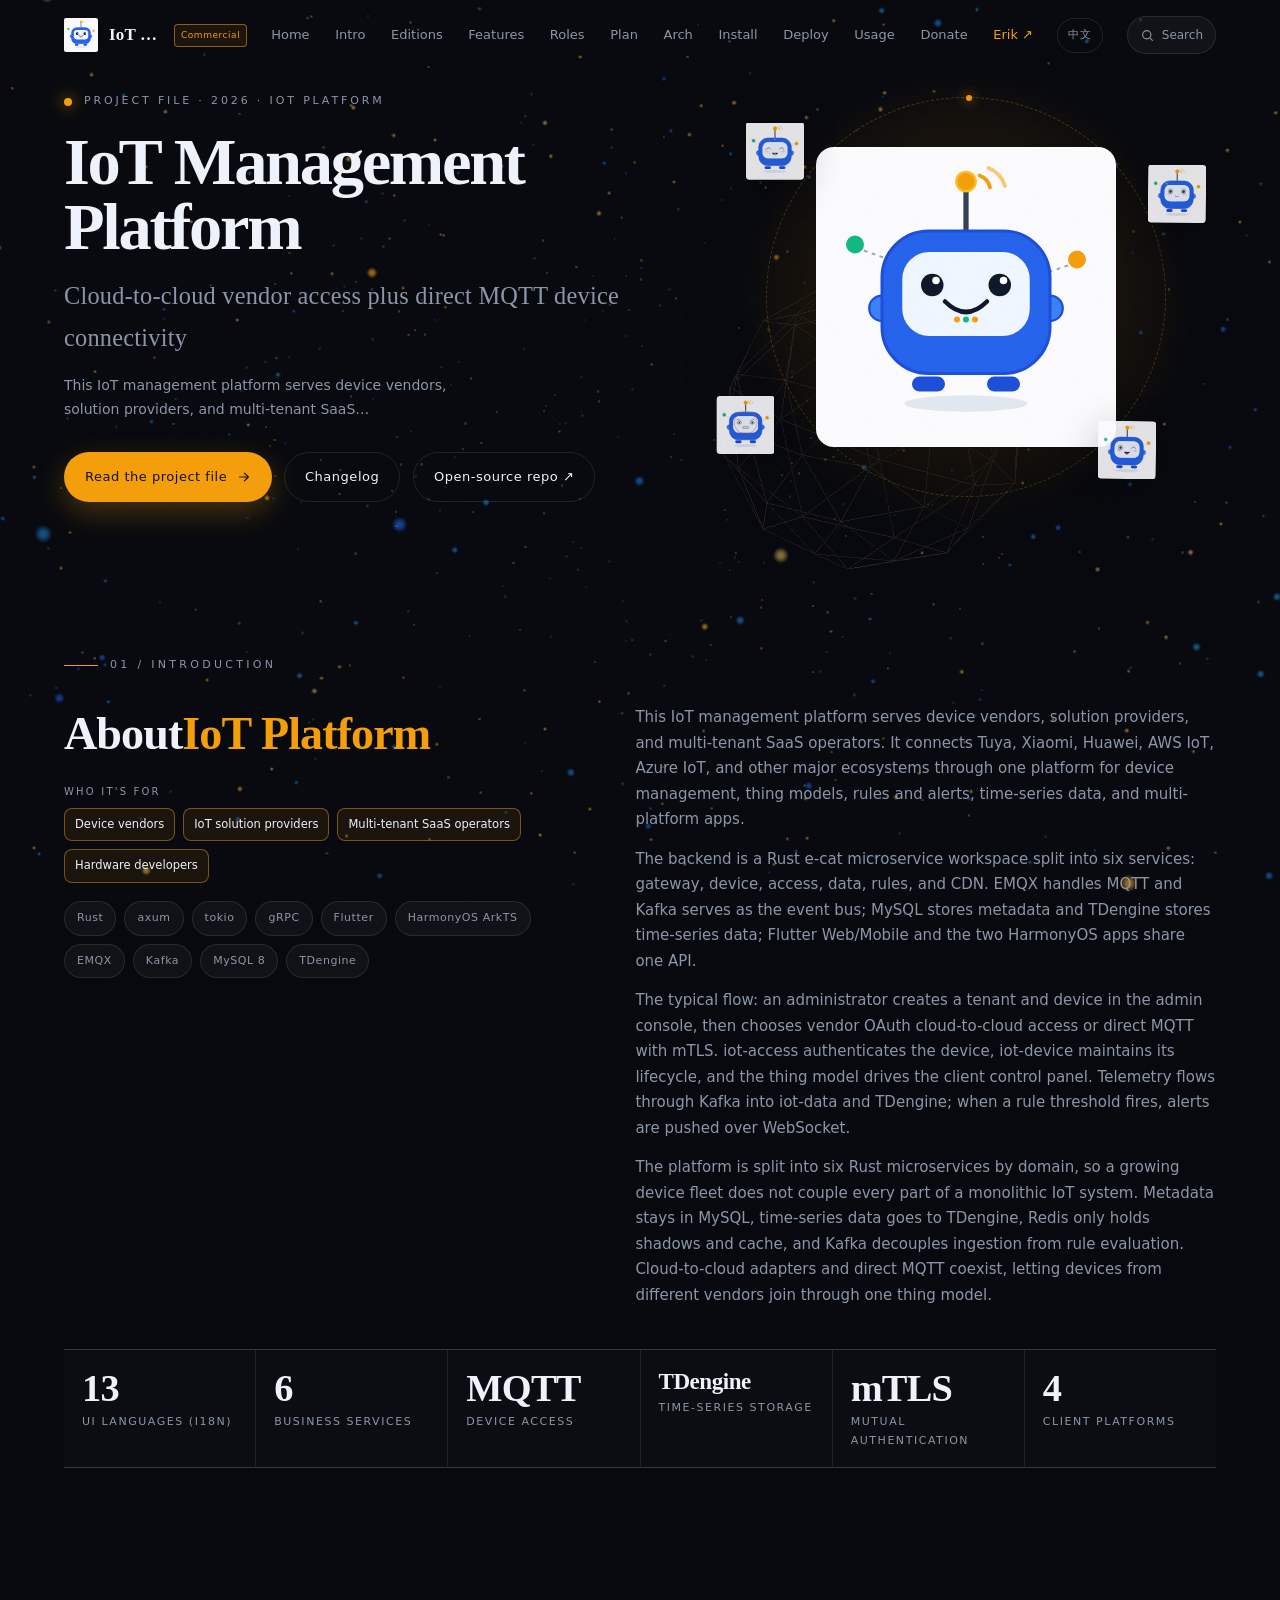
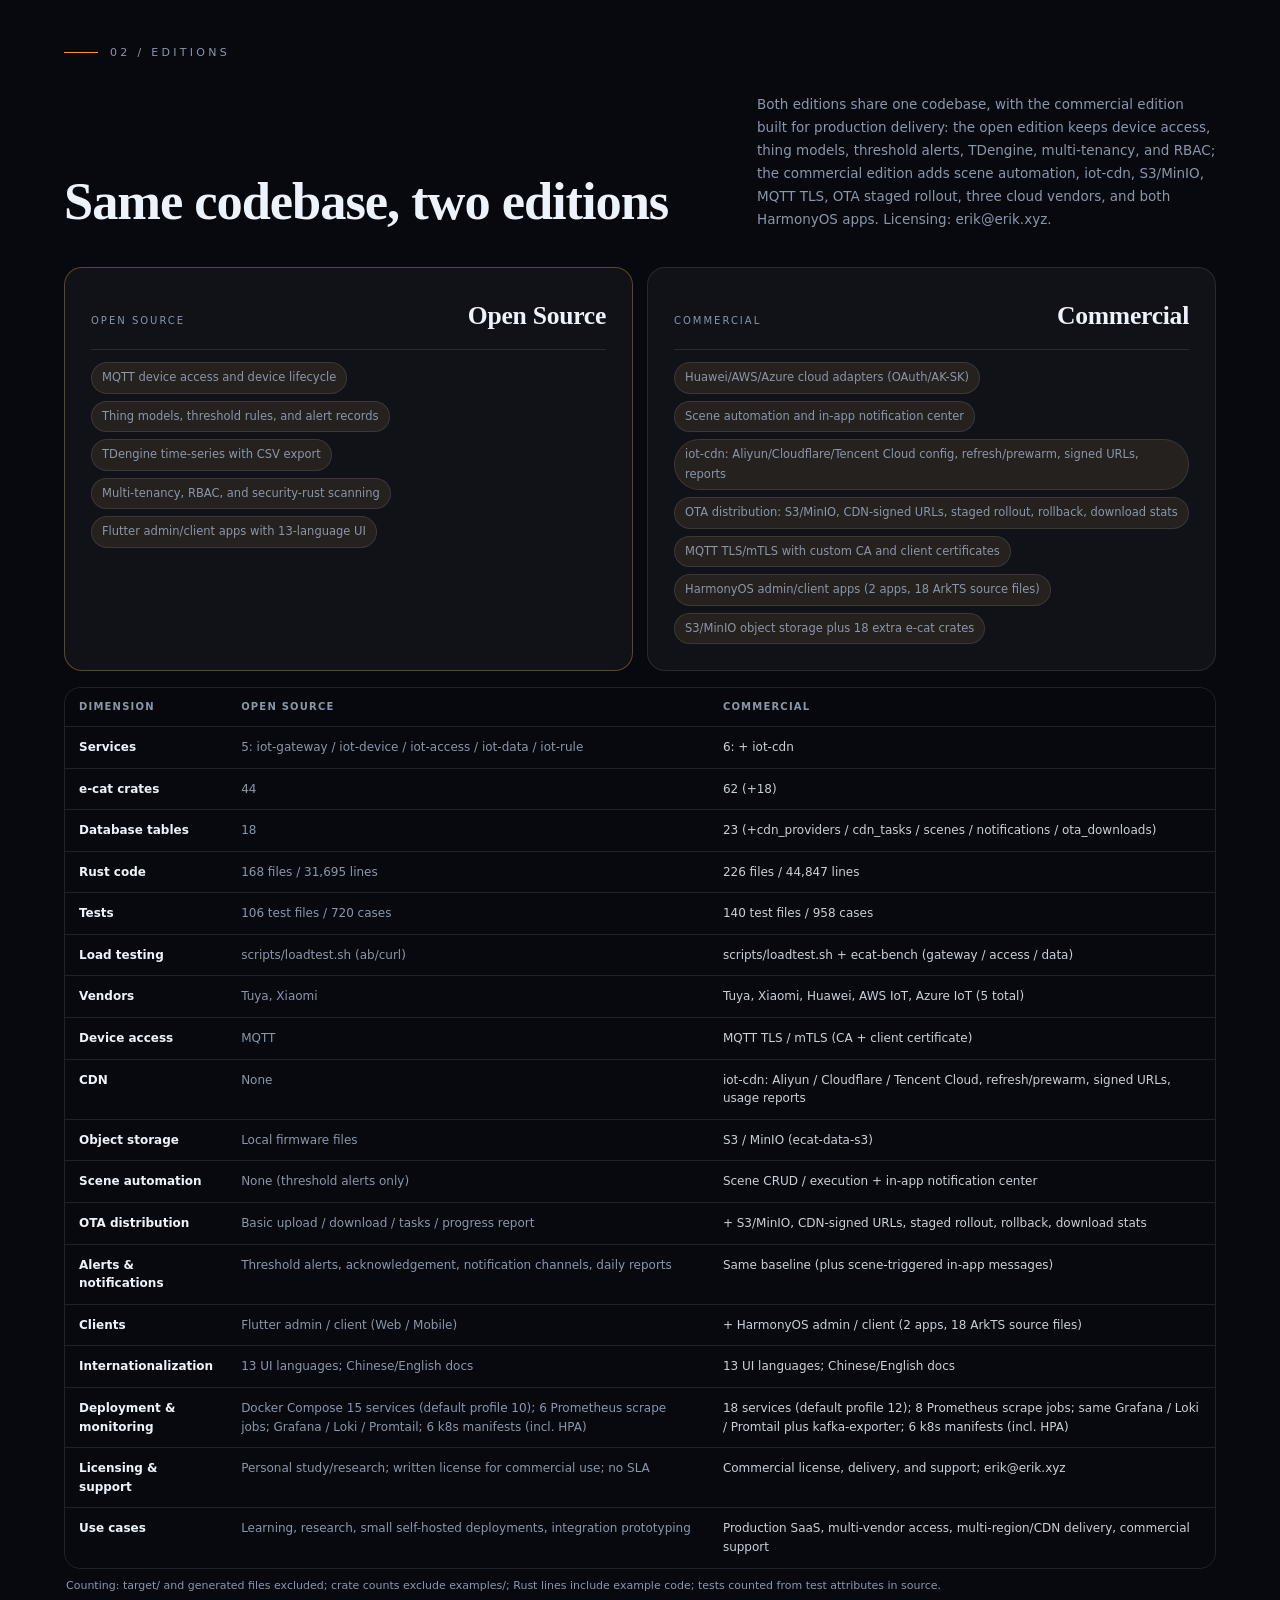
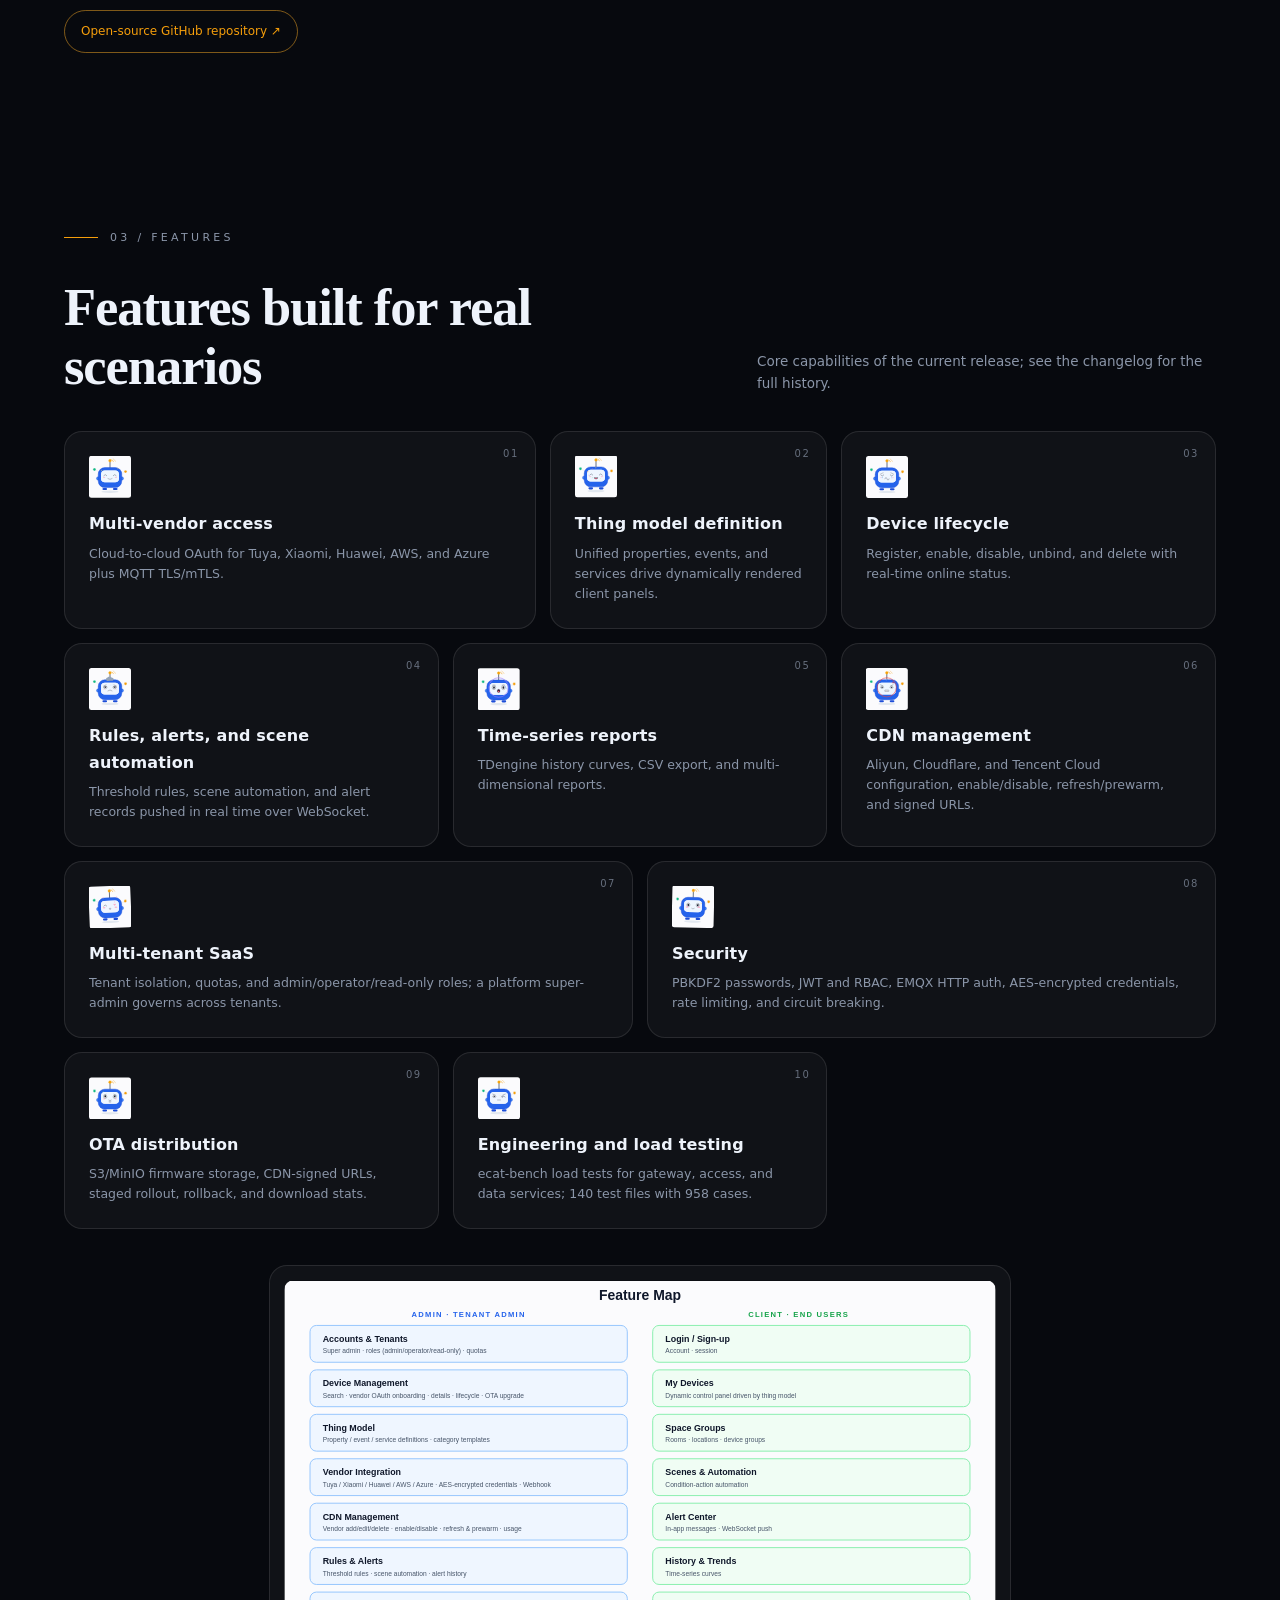
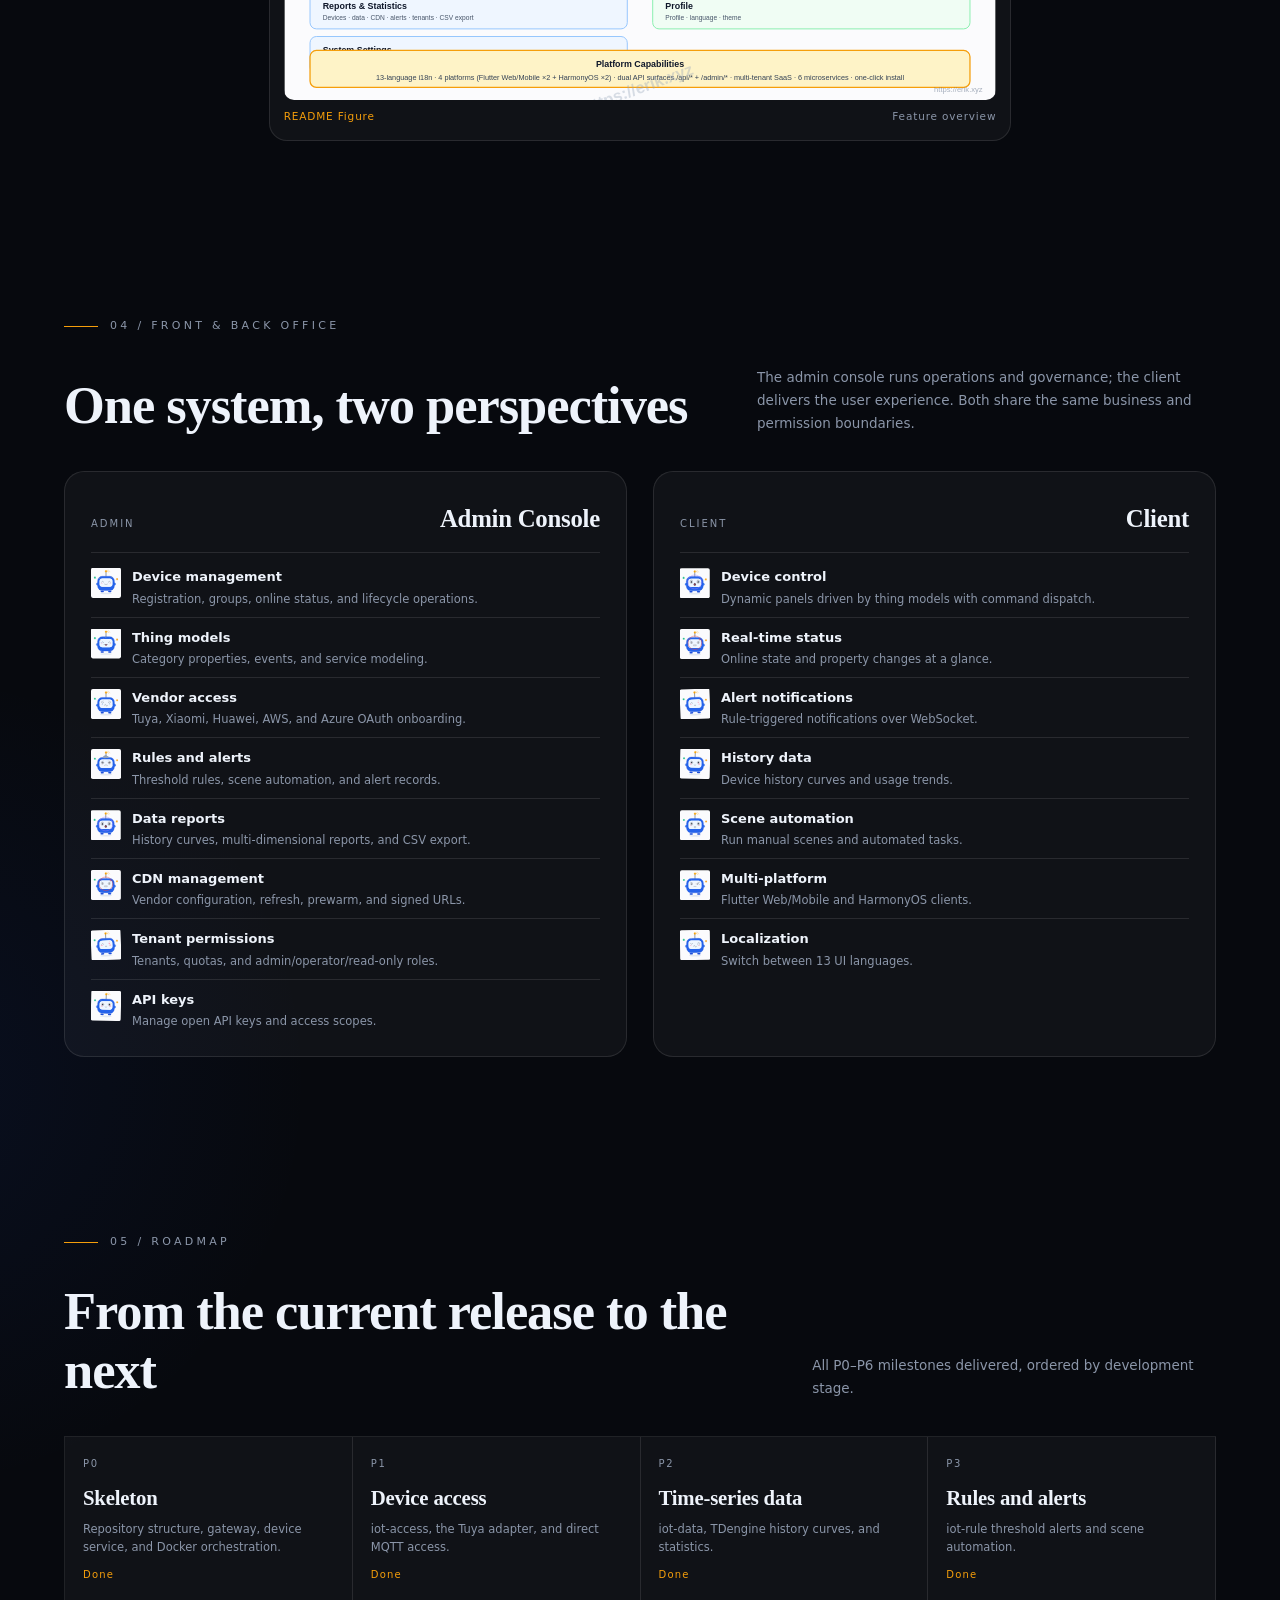
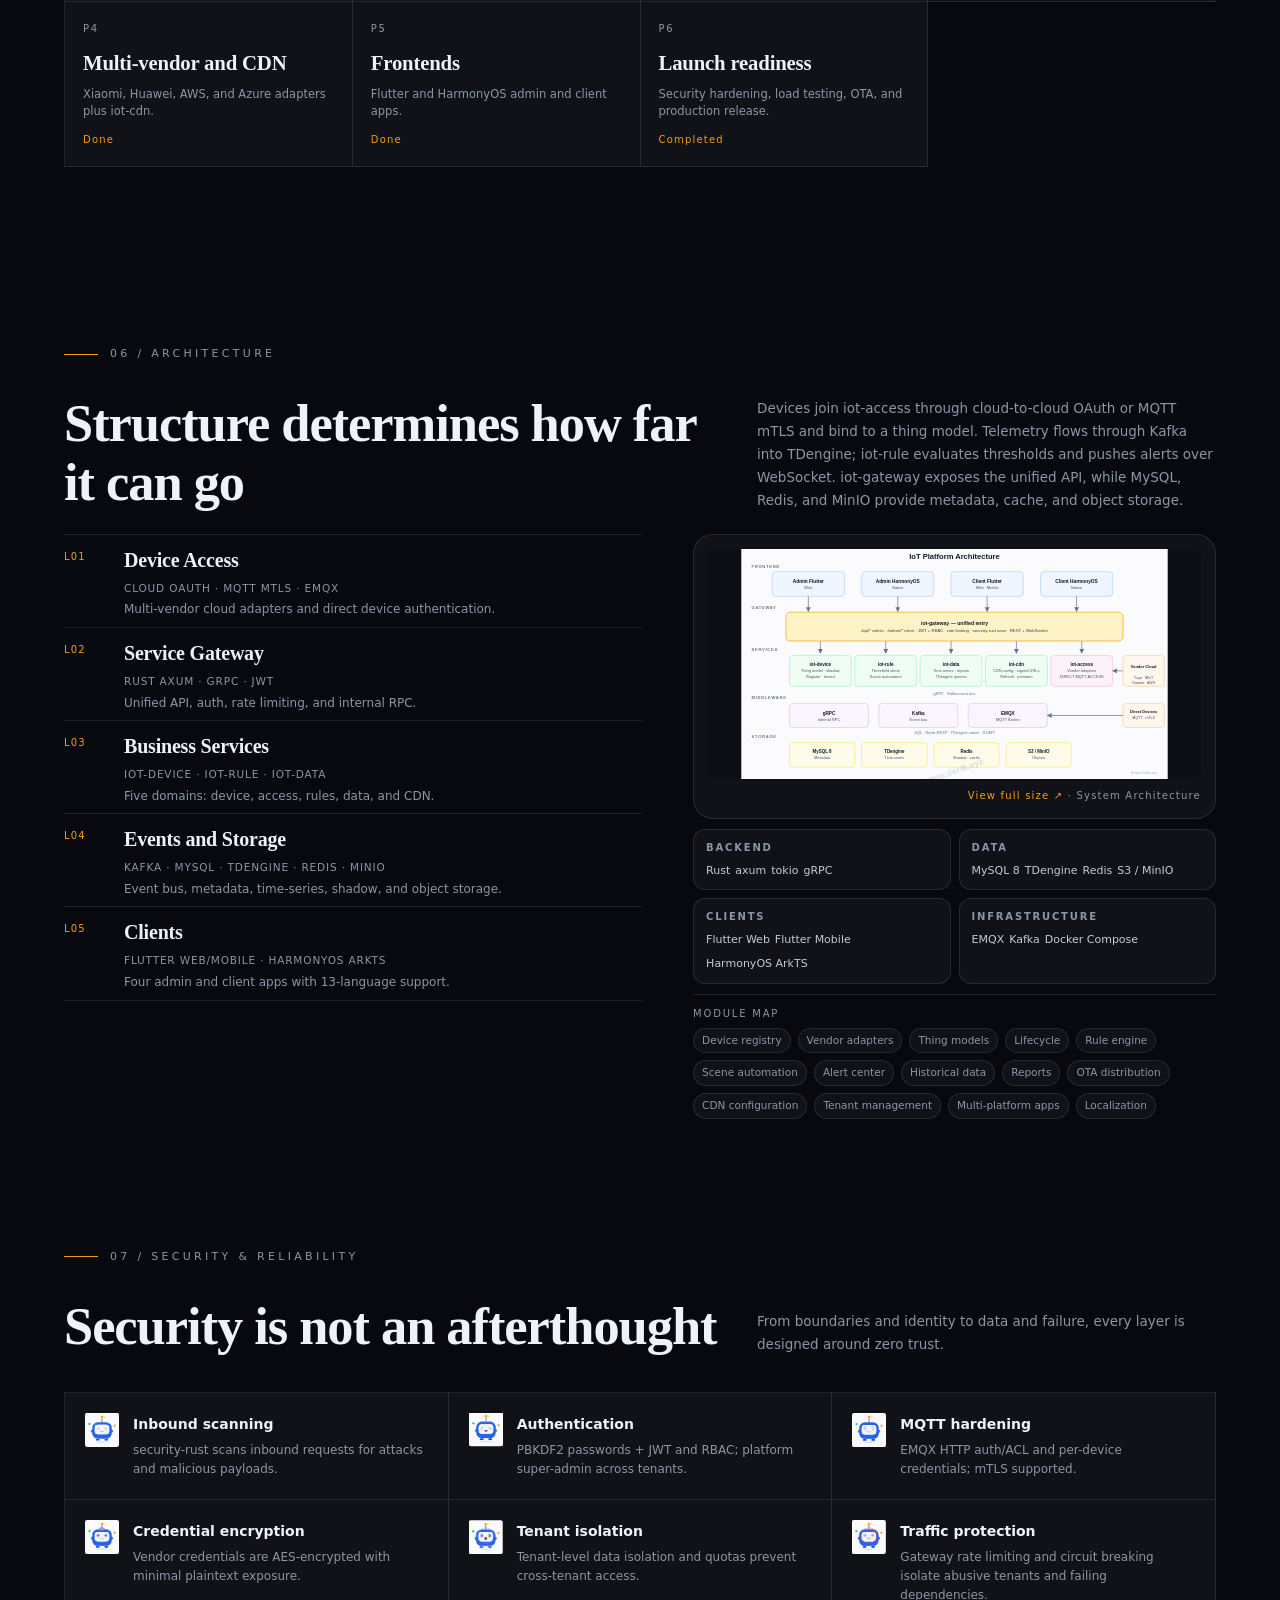
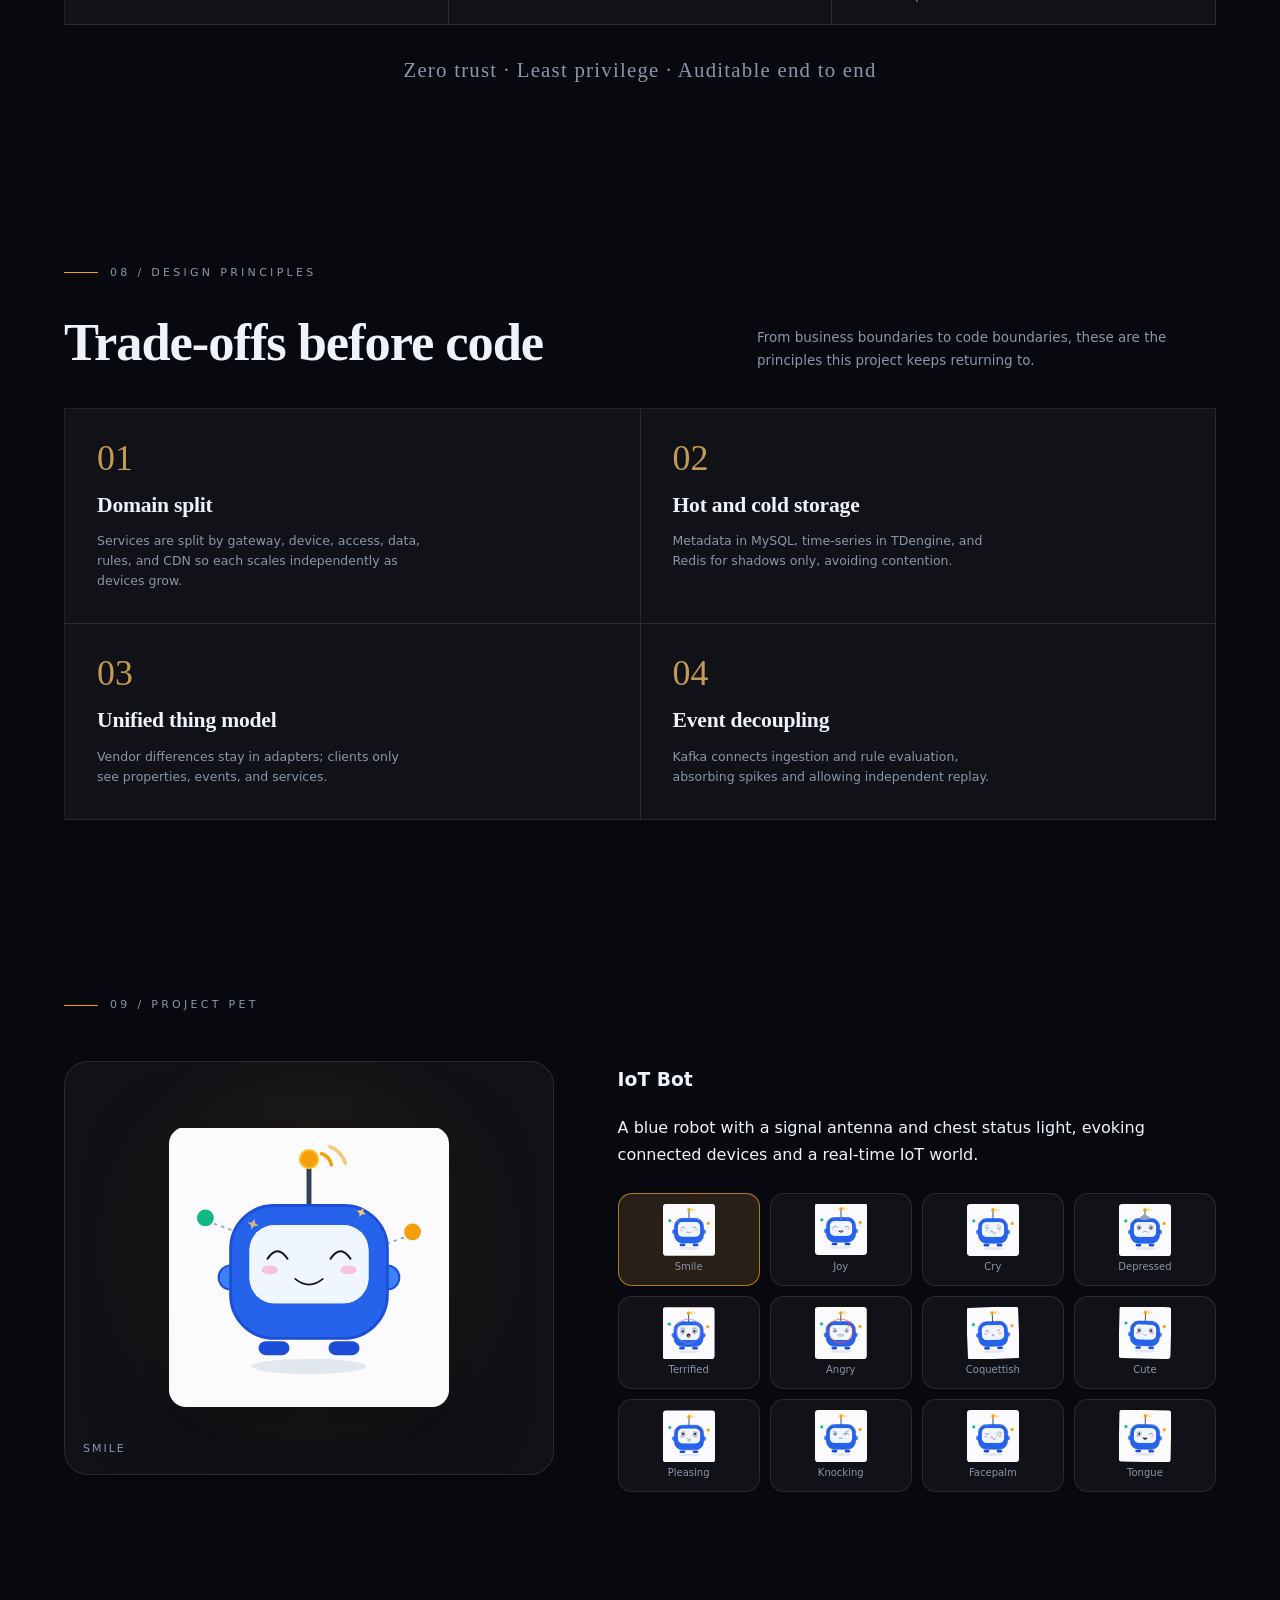
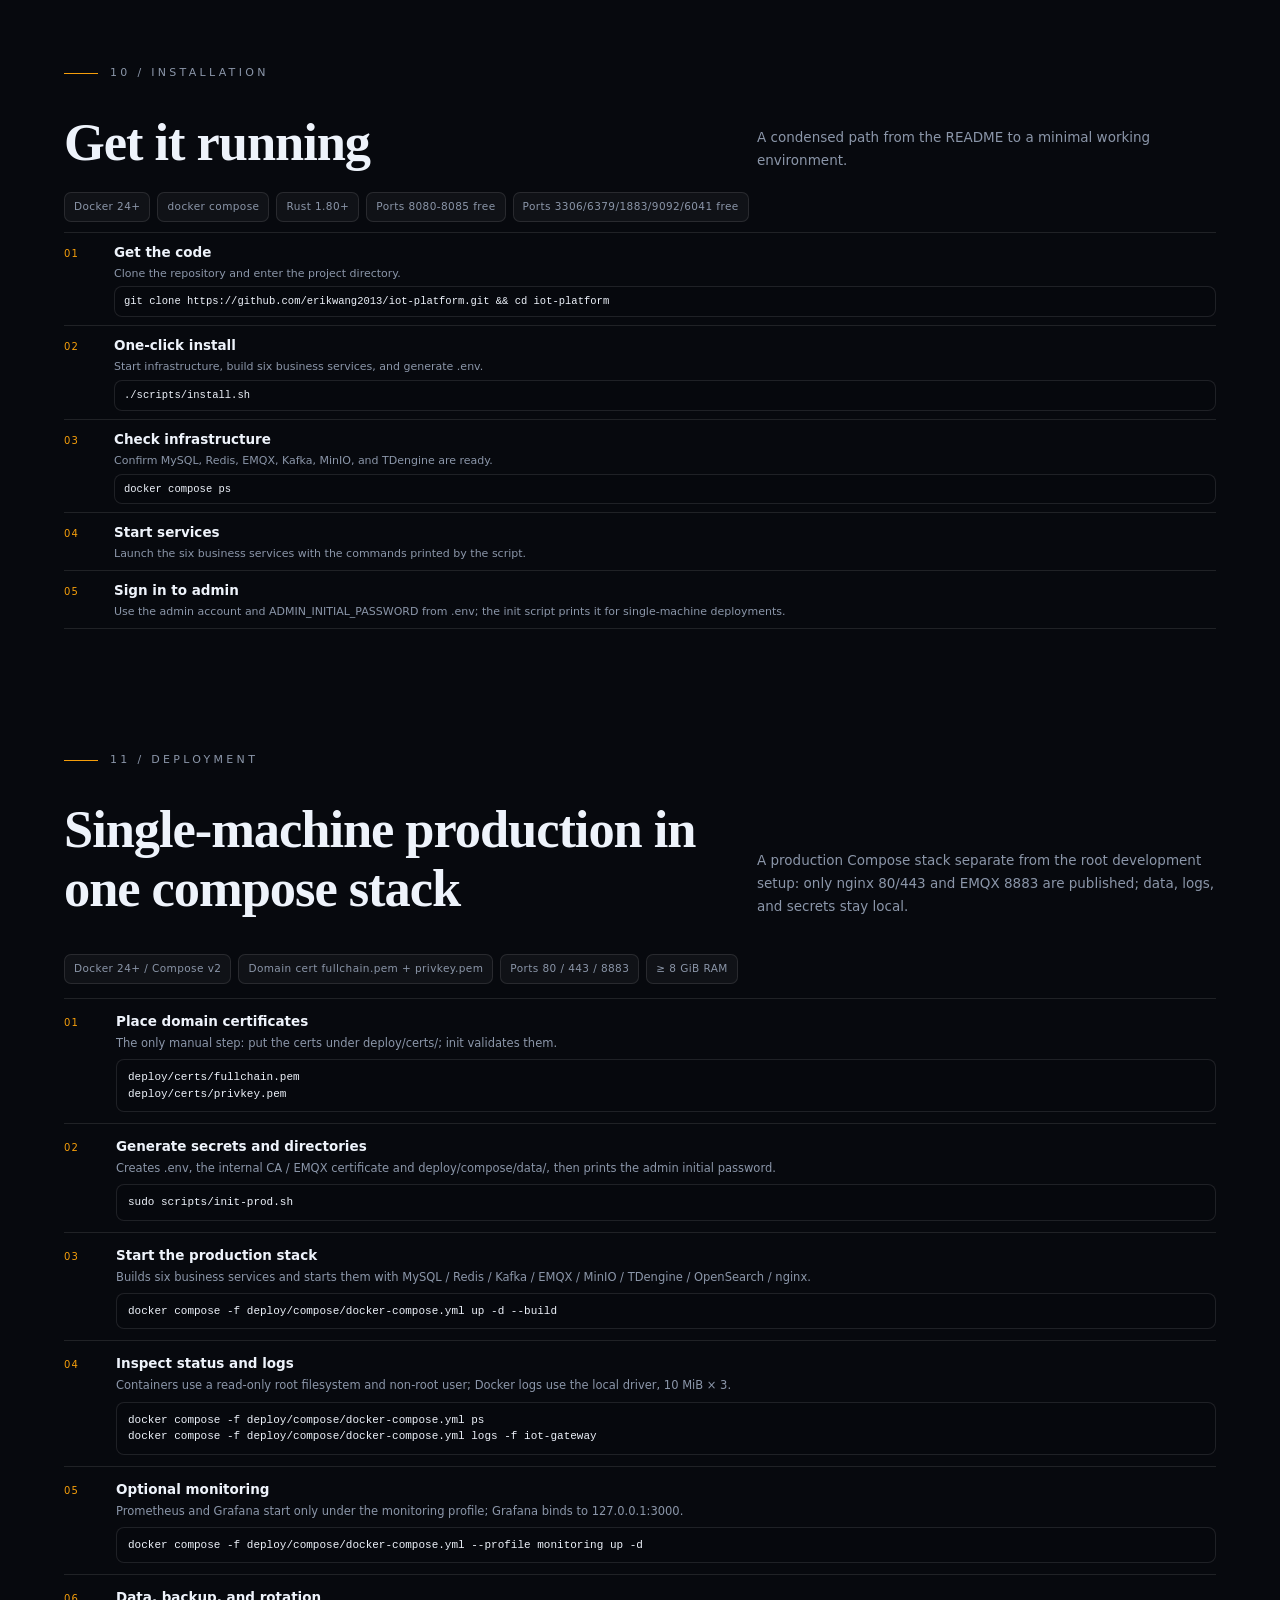
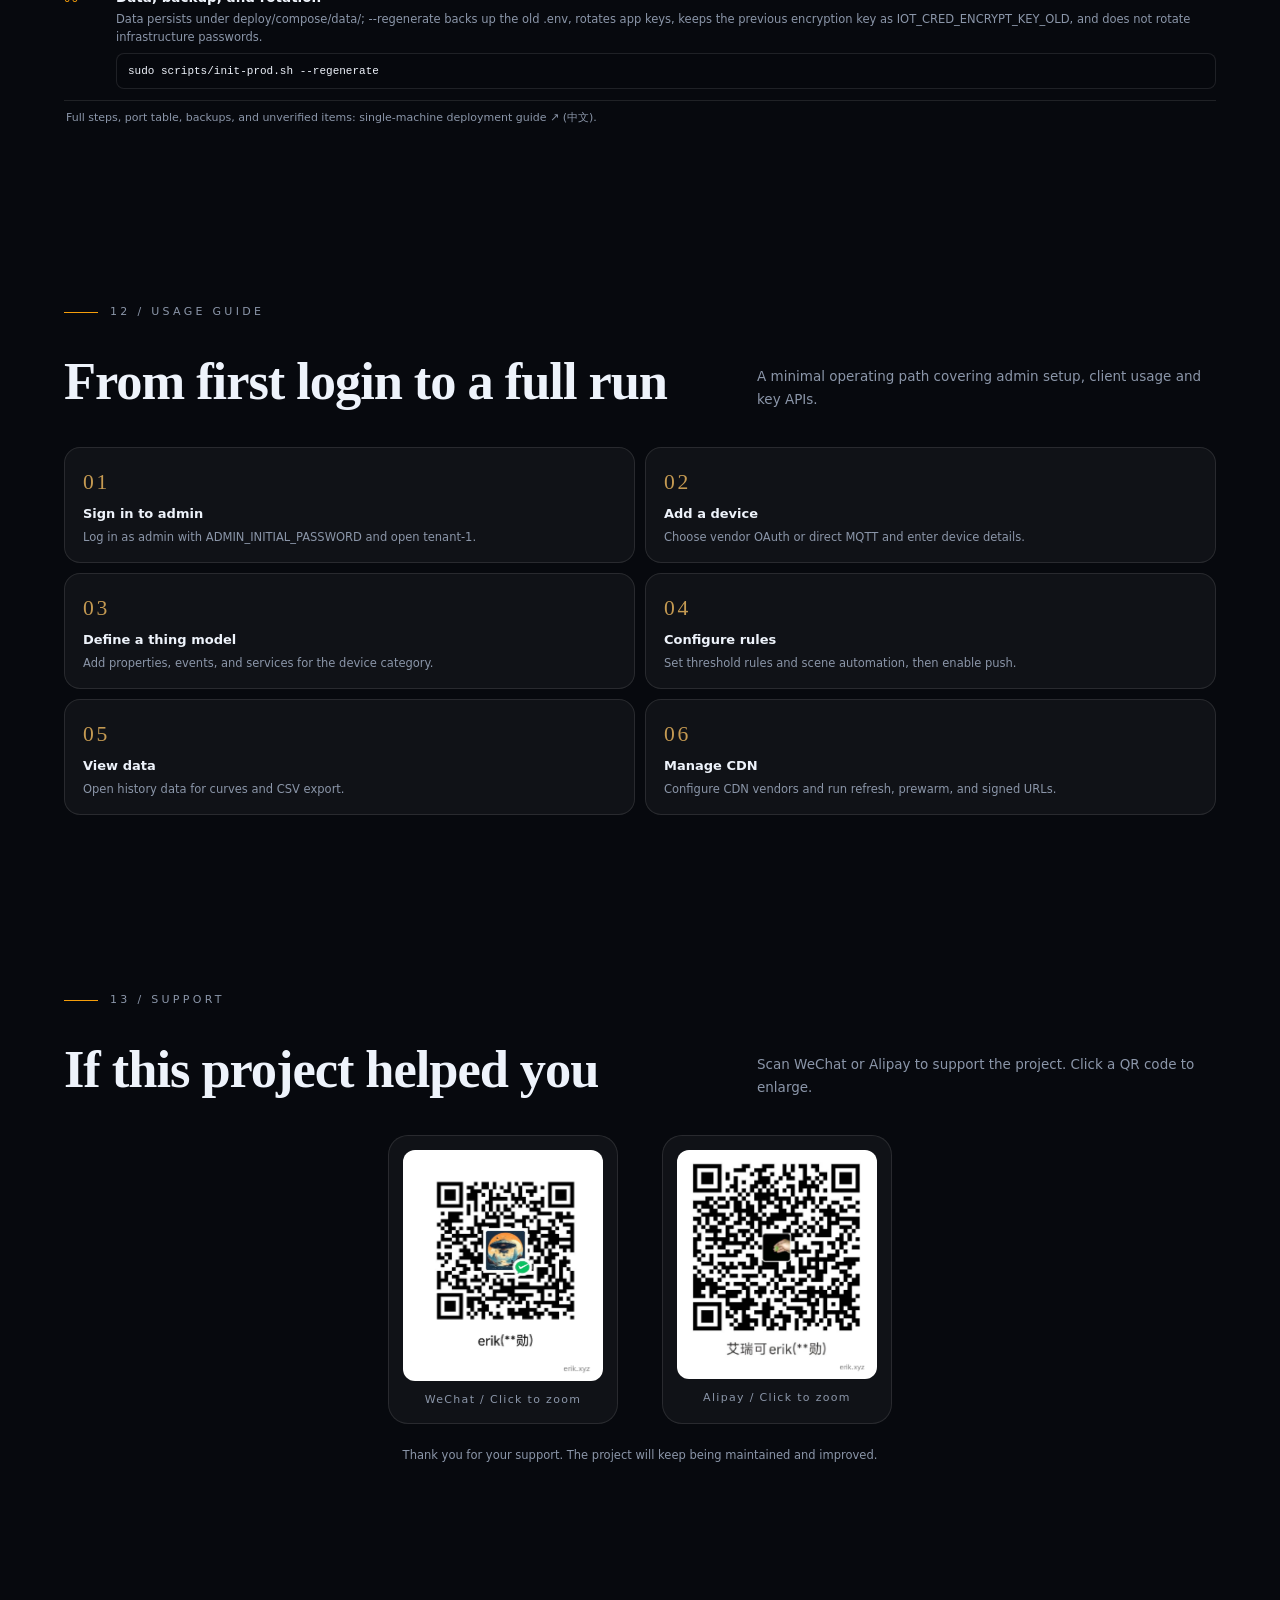
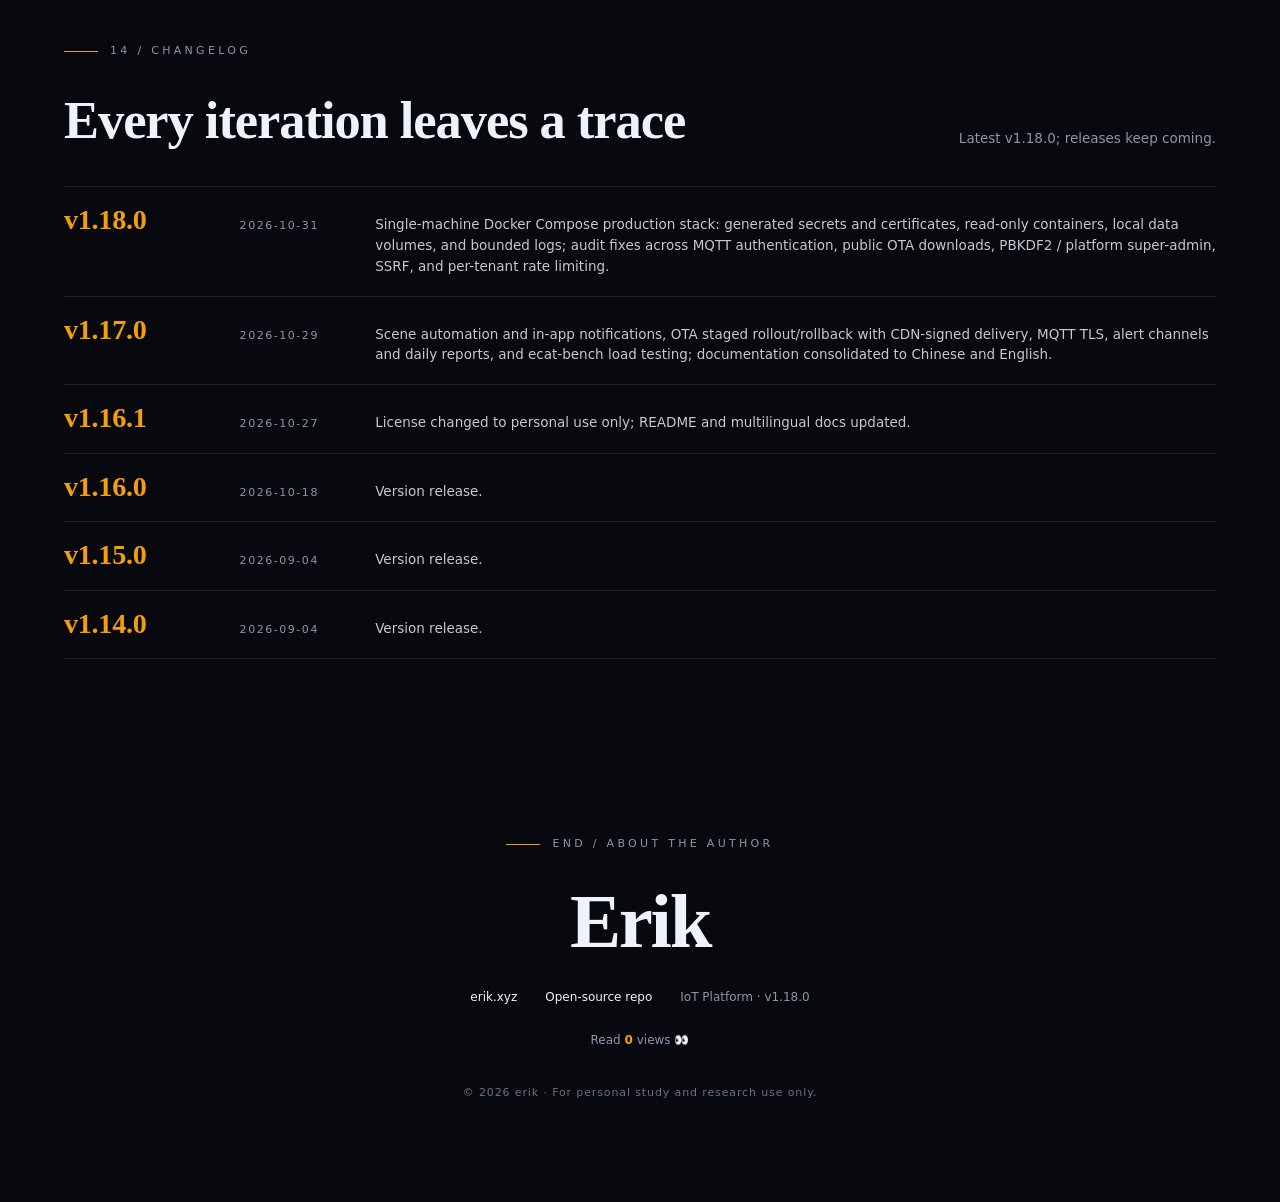
==== commit 875ec594: "fix: 安全审计修复与单机 Compose 部署 (v1.18.0) - 修复跨租户授权、限流伪造、metrics 基数、OTA 路由、批量删除、多副本状态等审计问题 - 新增单机 Docker C" ====
--- a/site/en.html
+++ b/site/en.html
@@ -39,7 +39,7 @@
 <header class="site-header" id="header">
   <a class="brand" href="#hero" aria-label="Back to top"><img src="assets/pet/mascot.svg" alt=""><b>IoT Platform</b><span class="brand-tag">Commercial</span></a>
   <nav class="top-nav" aria-label="Page navigation">
-    <a href="#hero">Home</a><a href="#intro">Intro</a><a href="#editions">Editions</a><a href="#features">Features</a><a href="#sides">Roles</a><a href="#roadmap">Plan</a><a href="#architecture">Arch</a><a href="#install">Install</a><a href="#usage">Usage</a><a href="#donate">Donate</a>
+    <a href="#hero">Home</a><a href="#intro">Intro</a><a href="#editions">Editions</a><a href="#features">Features</a><a href="#sides">Roles</a><a href="#roadmap">Plan</a><a href="#architecture">Arch</a><a href="#install">Install</a><a href="#deploy">Deploy</a><a href="#usage">Usage</a><a href="#donate">Donate</a>
     <a class="ext" href="https://erik.xyz" target="_blank" rel="noopener">Erik ↗</a>
   </nav>
   <a class="lang-switch" href="index.html" hreflang="zh-CN" aria-label="切换到中文">中文</a>
@@ -119,7 +119,7 @@
         <h2>Features built for real scenarios</h2>
         <p>Core capabilities of the current release; see the changelog for the full history.</p>
       </div>
-      <div class="features"><article class="feature" data-reveal style="transition-delay:0ms"><span class="idx">01</span><img src="assets/pet/expressions/smile.svg" alt="Smile" width="42" height="42" loading="lazy"><b>Multi-vendor access</b><p>Cloud-to-cloud OAuth for Tuya, Xiaomi, Huawei, AWS, and Azure plus MQTT TLS/mTLS.</p></article><article class="feature" data-reveal style="transition-delay:35ms"><span class="idx">02</span><img src="assets/pet/expressions/joy.svg" alt="Joy" width="42" height="42" loading="lazy"><b>Thing model definition</b><p>Unified properties, events, and services drive dynamically rendered client panels.</p></article><article class="feature" data-reveal style="transition-delay:70ms"><span class="idx">03</span><img src="assets/pet/expressions/cry.svg" alt="Cry" width="42" height="42" loading="lazy"><b>Device lifecycle</b><p>Register, enable, disable, unbind, and delete with real-time online status.</p></article><article class="feature" data-reveal style="transition-delay:105ms"><span class="idx">04</span><img src="assets/pet/expressions/depressed.svg" alt="Depressed" width="42" height="42" loading="lazy"><b>Rules, alerts, and scene automation</b><p>Threshold rules, scene automation, and alert records pushed in real time over WebSocket.</p></article><article class="feature" data-reveal style="transition-delay:140ms"><span class="idx">05</span><img src="assets/pet/expressions/terrified.svg" alt="Terrified" width="42" height="42" loading="lazy"><b>Time-series reports</b><p>TDengine history curves, CSV export, and multi-dimensional reports.</p></article><article class="feature" data-reveal style="transition-delay:175ms"><span class="idx">06</span><img src="assets/pet/expressions/angry.svg" alt="Angry" width="42" height="42" loading="lazy"><b>CDN management</b><p>Aliyun, Cloudflare, and Tencent Cloud configuration, enable/disable, refresh/prewarm, and signed URLs.</p></article><article class="feature" data-reveal style="transition-delay:210ms"><span class="idx">07</span><img src="assets/pet/expressions/coquettish.svg" alt="Coquettish" width="42" height="42" loading="lazy"><b>Multi-tenant SaaS</b><p>Tenant isolation, quotas, and admin/operator/read-only roles.</p></article><article class="feature" data-reveal style="transition-delay:245ms"><span class="idx">08</span><img src="assets/pet/expressions/cute.svg" alt="Cute" width="42" height="42" loading="lazy"><b>Security</b><p>JWT and RBAC, mutual TLS, AES-encrypted credentials, rate limiting, and circuit breaking.</p></article><article class="feature" data-reveal style="transition-delay:280ms"><span class="idx">09</span><img src="assets/pet/expressions/pleasing.svg" alt="Pleasing" width="42" height="42" loading="lazy"><b>OTA distribution</b><p>S3/MinIO firmware storage, CDN-signed URLs, staged rollout, rollback, and download stats.</p></article><article class="feature" data-reveal style="transition-delay:315ms"><span class="idx">10</span><img src="assets/pet/expressions/knocking.svg" alt="Knocking" width="42" height="42" loading="lazy"><b>Engineering and load testing</b><p>ecat-bench load tests for gateway, access, and data services; 140 test files with 958 cases.</p></article></div>
+      <div class="features"><article class="feature" data-reveal style="transition-delay:0ms"><span class="idx">01</span><img src="assets/pet/expressions/smile.svg" alt="Smile" width="42" height="42" loading="lazy"><b>Multi-vendor access</b><p>Cloud-to-cloud OAuth for Tuya, Xiaomi, Huawei, AWS, and Azure plus MQTT TLS/mTLS.</p></article><article class="feature" data-reveal style="transition-delay:35ms"><span class="idx">02</span><img src="assets/pet/expressions/joy.svg" alt="Joy" width="42" height="42" loading="lazy"><b>Thing model definition</b><p>Unified properties, events, and services drive dynamically rendered client panels.</p></article><article class="feature" data-reveal style="transition-delay:70ms"><span class="idx">03</span><img src="assets/pet/expressions/cry.svg" alt="Cry" width="42" height="42" loading="lazy"><b>Device lifecycle</b><p>Register, enable, disable, unbind, and delete with real-time online status.</p></article><article class="feature" data-reveal style="transition-delay:105ms"><span class="idx">04</span><img src="assets/pet/expressions/depressed.svg" alt="Depressed" width="42" height="42" loading="lazy"><b>Rules, alerts, and scene automation</b><p>Threshold rules, scene automation, and alert records pushed in real time over WebSocket.</p></article><article class="feature" data-reveal style="transition-delay:140ms"><span class="idx">05</span><img src="assets/pet/expressions/terrified.svg" alt="Terrified" width="42" height="42" loading="lazy"><b>Time-series reports</b><p>TDengine history curves, CSV export, and multi-dimensional reports.</p></article><article class="feature" data-reveal style="transition-delay:175ms"><span class="idx">06</span><img src="assets/pet/expressions/angry.svg" alt="Angry" width="42" height="42" loading="lazy"><b>CDN management</b><p>Aliyun, Cloudflare, and Tencent Cloud configuration, enable/disable, refresh/prewarm, and signed URLs.</p></article><article class="feature" data-reveal style="transition-delay:210ms"><span class="idx">07</span><img src="assets/pet/expressions/coquettish.svg" alt="Coquettish" width="42" height="42" loading="lazy"><b>Multi-tenant SaaS</b><p>Tenant isolation, quotas, and admin/operator/read-only roles; a platform super-admin governs across tenants.</p></article><article class="feature" data-reveal style="transition-delay:245ms"><span class="idx">08</span><img src="assets/pet/expressions/cute.svg" alt="Cute" width="42" height="42" loading="lazy"><b>Security</b><p>PBKDF2 passwords, JWT and RBAC, EMQX HTTP auth, AES-encrypted credentials, rate limiting, and circuit breaking.</p></article><article class="feature" data-reveal style="transition-delay:280ms"><span class="idx">09</span><img src="assets/pet/expressions/pleasing.svg" alt="Pleasing" width="42" height="42" loading="lazy"><b>OTA distribution</b><p>S3/MinIO firmware storage, CDN-signed URLs, staged rollout, rollback, and download stats.</p></article><article class="feature" data-reveal style="transition-delay:315ms"><span class="idx">10</span><img src="assets/pet/expressions/knocking.svg" alt="Knocking" width="42" height="42" loading="lazy"><b>Engineering and load testing</b><p>ecat-bench load tests for gateway, access, and data services; 140 test files with 958 cases.</p></article></div>
       <p class="features-note">← Swipe to explore →</p>
       <figure class="content-figure" data-reveal><img src="assets/img/en/readme-feature.svg" width="1120" height="660" alt="Feature overview" loading="lazy"><figcaption><span>README Figure</span>Feature overview</figcaption></figure>
     </div>
@@ -175,7 +175,7 @@
         <h2>Security is not an afterthought</h2>
         <p>From boundaries and identity to data and failure, every layer is designed around zero trust.</p>
       </div>
-      <div class="security-grid" data-reveal><article class="security-card"><img src="assets/pet/expressions/smile.svg" alt="" width="34" height="34" loading="lazy"><div><b>Inbound scanning</b><p>security-rust scans inbound requests for attacks and malicious payloads.</p></div></article><article class="security-card"><img src="assets/pet/expressions/joy.svg" alt="" width="34" height="34" loading="lazy"><div><b>Authentication</b><p>JWT and RBAC with admin, operator, and read-only roles.</p></div></article><article class="security-card"><img src="assets/pet/expressions/cry.svg" alt="" width="34" height="34" loading="lazy"><div><b>Mutual TLS</b><p>MQTT mTLS validates device certificates and rejects unauthorized endpoints.</p></div></article><article class="security-card"><img src="assets/pet/expressions/depressed.svg" alt="" width="34" height="34" loading="lazy"><div><b>Credential encryption</b><p>Vendor credentials are AES-encrypted with minimal plaintext exposure.</p></div></article><article class="security-card"><img src="assets/pet/expressions/terrified.svg" alt="" width="34" height="34" loading="lazy"><div><b>Tenant isolation</b><p>Tenant-level data isolation and quotas prevent cross-tenant access.</p></div></article><article class="security-card"><img src="assets/pet/expressions/angry.svg" alt="" width="34" height="34" loading="lazy"><div><b>Traffic protection</b><p>Gateway rate limiting and circuit breaking isolate abusive tenants and failing dependencies.</p></div></article></div>
+      <div class="security-grid" data-reveal><article class="security-card"><img src="assets/pet/expressions/smile.svg" alt="" width="34" height="34" loading="lazy"><div><b>Inbound scanning</b><p>security-rust scans inbound requests for attacks and malicious payloads.</p></div></article><article class="security-card"><img src="assets/pet/expressions/joy.svg" alt="" width="34" height="34" loading="lazy"><div><b>Authentication</b><p>PBKDF2 passwords + JWT and RBAC; platform super-admin across tenants.</p></div></article><article class="security-card"><img src="assets/pet/expressions/cry.svg" alt="" width="34" height="34" loading="lazy"><div><b>MQTT hardening</b><p>EMQX HTTP auth/ACL and per-device credentials; mTLS supported.</p></div></article><article class="security-card"><img src="assets/pet/expressions/depressed.svg" alt="" width="34" height="34" loading="lazy"><div><b>Credential encryption</b><p>Vendor credentials are AES-encrypted with minimal plaintext exposure.</p></div></article><article class="security-card"><img src="assets/pet/expressions/terrified.svg" alt="" width="34" height="34" loading="lazy"><div><b>Tenant isolation</b><p>Tenant-level data isolation and quotas prevent cross-tenant access.</p></div></article><article class="security-card"><img src="assets/pet/expressions/angry.svg" alt="" width="34" height="34" loading="lazy"><div><b>Traffic protection</b><p>Gateway rate limiting and circuit breaking isolate abusive tenants and failing dependencies.</p></div></article></div>
       <p class="security-quote" data-reveal>Zero trust · Least privilege · Auditable end to end</p>
     </div>
   </section>
@@ -216,24 +216,39 @@
         <p>A condensed path from the README to a minimal working environment.</p>
       </div>
       <div class="install-req" data-reveal><span>Docker 24+</span><span>docker compose</span><span>Rust 1.80+</span><span>Ports 8080-8085 free</span><span>Ports 3306/6379/1883/9092/6041 free</span></div>
-      <div class="install-steps" data-reveal><div class="install-step"><span class="step-num">01</span><div><b>Get the code</b><p>Clone the repository and enter the project directory.</p><pre><code>git clone https://github.com/erikwang2013/iot-platform.git &amp;&amp; cd iot-platform</code></pre></div></div><div class="install-step"><span class="step-num">02</span><div><b>One-click install</b><p>Start infrastructure, build six business services, and generate .env.</p><pre><code>./scripts/install.sh</code></pre></div></div><div class="install-step"><span class="step-num">03</span><div><b>Check infrastructure</b><p>Confirm MySQL, Redis, EMQX, Kafka, MinIO, and TDengine are ready.</p><pre><code>docker compose ps</code></pre></div></div><div class="install-step"><span class="step-num">04</span><div><b>Start services</b><p>Launch the six business services with the commands printed by the script.</p></div></div><div class="install-step"><span class="step-num">05</span><div><b>Sign in to admin</b><p>Use the default administrator account from the README.</p></div></div></div>
+      <div class="install-steps" data-reveal><div class="install-step"><span class="step-num">01</span><div><b>Get the code</b><p>Clone the repository and enter the project directory.</p><pre><code>git clone https://github.com/erikwang2013/iot-platform.git &amp;&amp; cd iot-platform</code></pre></div></div><div class="install-step"><span class="step-num">02</span><div><b>One-click install</b><p>Start infrastructure, build six business services, and generate .env.</p><pre><code>./scripts/install.sh</code></pre></div></div><div class="install-step"><span class="step-num">03</span><div><b>Check infrastructure</b><p>Confirm MySQL, Redis, EMQX, Kafka, MinIO, and TDengine are ready.</p><pre><code>docker compose ps</code></pre></div></div><div class="install-step"><span class="step-num">04</span><div><b>Start services</b><p>Launch the six business services with the commands printed by the script.</p></div></div><div class="install-step"><span class="step-num">05</span><div><b>Sign in to admin</b><p>Use the admin account and ADMIN_INITIAL_PASSWORD from .env; the init script prints it for single-machine deployments.</p></div></div></div>
+    </div>
+  </section>
+
+  <section class="section" id="deploy">
+    <div class="section-inner">
+      <div class="section-label">11 / Deployment</div>
+      <div class="section-head" data-reveal>
+        <h2>Single-machine production in one compose stack</h2>
+        <p>A production Compose stack separate from the root development setup: only nginx 80/443 and EMQX 8883 are published; data, logs, and secrets stay local.</p>
+      </div>
+      <div class="install-req" data-reveal><span>Docker 24+ / Compose v2</span><span>Domain cert fullchain.pem + privkey.pem</span><span>Ports 80 / 443 / 8883</span><span>≥ 8 GiB RAM</span></div>
+      <div class="install-steps" data-reveal><div class="install-step"><span class="step-num">01</span><div><b>Place domain certificates</b><p>The only manual step: put the certs under deploy/certs/; init validates them.</p><pre><code>deploy/certs/fullchain.pem
+deploy/certs/privkey.pem</code></pre></div></div><div class="install-step"><span class="step-num">02</span><div><b>Generate secrets and directories</b><p>Creates .env, the internal CA / EMQX certificate and deploy/compose/data/, then prints the admin initial password.</p><pre><code>sudo scripts/init-prod.sh</code></pre></div></div><div class="install-step"><span class="step-num">03</span><div><b>Start the production stack</b><p>Builds six business services and starts them with MySQL / Redis / Kafka / EMQX / MinIO / TDengine / OpenSearch / nginx.</p><pre><code>docker compose -f deploy/compose/docker-compose.yml up -d --build</code></pre></div></div><div class="install-step"><span class="step-num">04</span><div><b>Inspect status and logs</b><p>Containers use a read-only root filesystem and non-root user; Docker logs use the local driver, 10 MiB × 3.</p><pre><code>docker compose -f deploy/compose/docker-compose.yml ps
+docker compose -f deploy/compose/docker-compose.yml logs -f iot-gateway</code></pre></div></div><div class="install-step"><span class="step-num">05</span><div><b>Optional monitoring</b><p>Prometheus and Grafana start only under the monitoring profile; Grafana binds to 127.0.0.1:3000.</p><pre><code>docker compose -f deploy/compose/docker-compose.yml --profile monitoring up -d</code></pre></div></div><div class="install-step"><span class="step-num">06</span><div><b>Data, backup, and rotation</b><p>Data persists under deploy/compose/data/; --regenerate backs up the old .env, rotates app keys, keeps the previous encryption key as IOT_CRED_ENCRYPT_KEY_OLD, and does not rotate infrastructure passwords.</p><pre><code>sudo scripts/init-prod.sh --regenerate</code></pre></div></div></div>
+      <p class="edition-note" data-reveal>Full steps, port table, backups, and unverified items: <a href="https://github.com/erikwang2013/iot-platform/blob/main/docs/deploy/single-machine.en.md" target="_blank" rel="noopener">single-machine deployment guide ↗</a> (<a href="https://github.com/erikwang2013/iot-platform/blob/main/docs/deploy/single-machine.md" target="_blank" rel="noopener">中文</a>).</p>
     </div>
   </section>
 
   <section class="section" id="usage">
     <div class="section-inner">
-      <div class="section-label">11 / Usage Guide</div>
+      <div class="section-label">12 / Usage Guide</div>
       <div class="section-head" data-reveal>
         <h2>From first login to a full run</h2>
         <p>A minimal operating path covering admin setup, client usage and key APIs.</p>
       </div>
-      <div class="usage-grid" data-reveal><article class="usage-step"><span class="step-num">01</span><b>Sign in to admin</b><p>Log in with the default administrator account and open tenant-1.</p></article><article class="usage-step"><span class="step-num">02</span><b>Add a device</b><p>Choose vendor OAuth or direct MQTT and enter device details.</p></article><article class="usage-step"><span class="step-num">03</span><b>Define a thing model</b><p>Add properties, events, and services for the device category.</p></article><article class="usage-step"><span class="step-num">04</span><b>Configure rules</b><p>Set threshold rules and scene automation, then enable push.</p></article><article class="usage-step"><span class="step-num">05</span><b>View data</b><p>Open history data for curves and CSV export.</p></article><article class="usage-step"><span class="step-num">06</span><b>Manage CDN</b><p>Configure CDN vendors and run refresh, prewarm, and signed URLs.</p></article></div>
+      <div class="usage-grid" data-reveal><article class="usage-step"><span class="step-num">01</span><b>Sign in to admin</b><p>Log in as admin with ADMIN_INITIAL_PASSWORD and open tenant-1.</p></article><article class="usage-step"><span class="step-num">02</span><b>Add a device</b><p>Choose vendor OAuth or direct MQTT and enter device details.</p></article><article class="usage-step"><span class="step-num">03</span><b>Define a thing model</b><p>Add properties, events, and services for the device category.</p></article><article class="usage-step"><span class="step-num">04</span><b>Configure rules</b><p>Set threshold rules and scene automation, then enable push.</p></article><article class="usage-step"><span class="step-num">05</span><b>View data</b><p>Open history data for curves and CSV export.</p></article><article class="usage-step"><span class="step-num">06</span><b>Manage CDN</b><p>Configure CDN vendors and run refresh, prewarm, and signed URLs.</p></article></div>
     </div>
   </section>
 
   <section class="section" id="donate">
     <div class="section-inner">
-      <div class="section-label">12 / Support</div>
+      <div class="section-label">13 / Support</div>
       <div class="section-head" data-reveal>
         <h2>If this project helped you</h2>
         <p>Scan WeChat or Alipay to support the project. Click a QR code to enlarge.</p>
@@ -245,12 +260,12 @@
 
   <section class="section" id="timeline">
     <div class="section-inner">
-      <div class="section-label">13 / Changelog</div>
+      <div class="section-label">14 / Changelog</div>
       <div class="section-head" data-reveal>
         <h2>Every iteration leaves a trace</h2>
-        <p>Latest v1.17.0; releases keep coming.</p>
-      </div>
-      <div class="timeline" data-reveal><div class="tl-item"><b>v1.17.0</b><time>2026-10-29</time><p>Scene automation and in-app notifications, OTA staged rollout/rollback with CDN-signed delivery, MQTT TLS, alert channels and daily reports, and ecat-bench load testing; documentation consolidated to Chinese and English.</p></div><div class="tl-item"><b>v1.16.1</b><time>2026-10-27</time><p>License changed to personal use only; README and multilingual docs updated.</p></div><div class="tl-item"><b>v1.16.0</b><time>2026-10-18</time><p>Version release.</p></div><div class="tl-item"><b>v1.15.0</b><time>2026-09-04</time><p>Version release.</p></div><div class="tl-item"><b>v1.14.0</b><time>2026-09-04</time><p>Version release.</p></div><div class="tl-item"><b>v1.13.0</b><time>2026-09-01</time><p>Version release.</p></div><div class="tl-item"><b>v1.12.0</b><time>2026-08-31</time><p>Version release.</p></div><div class="tl-item"><b>v1.11.0</b><time>2026-08-31</time><p>Version release.</p></div><div class="tl-item"><b>v1.10.0</b><time>2026-08-31</time><p>Version release.</p></div></div>
+        <p>Latest v1.18.0; releases keep coming.</p>
+      </div>
+      <div class="timeline" data-reveal><div class="tl-item"><b>v1.18.0</b><time>2026-10-31</time><p>Single-machine Docker Compose production stack: generated secrets and certificates, read-only containers, local data volumes, and bounded logs; audit fixes across MQTT authentication, public OTA downloads, PBKDF2 / platform super-admin, SSRF, and per-tenant rate limiting.</p></div><div class="tl-item"><b>v1.17.0</b><time>2026-10-29</time><p>Scene automation and in-app notifications, OTA staged rollout/rollback with CDN-signed delivery, MQTT TLS, alert channels and daily reports, and ecat-bench load testing; documentation consolidated to Chinese and English.</p></div><div class="tl-item"><b>v1.16.1</b><time>2026-10-27</time><p>License changed to personal use only; README and multilingual docs updated.</p></div><div class="tl-item"><b>v1.16.0</b><time>2026-10-18</time><p>Version release.</p></div><div class="tl-item"><b>v1.15.0</b><time>2026-09-04</time><p>Version release.</p></div><div class="tl-item"><b>v1.14.0</b><time>2026-09-04</time><p>Version release.</p></div><div class="tl-item"><b>v1.13.0</b><time>2026-09-01</time><p>Version release.</p></div><div class="tl-item"><b>v1.12.0</b><time>2026-08-31</time><p>Version release.</p></div><div class="tl-item"><b>v1.11.0</b><time>2026-08-31</time><p>Version release.</p></div><div class="tl-item"><b>v1.10.0</b><time>2026-08-31</time><p>Version release.</p></div></div>
     </div>
   </section>
 
@@ -261,7 +276,7 @@
       <div class="footer-meta">
         <a href="https://erik.xyz" target="_blank" rel="noopener">erik.xyz</a>
         <a href="https://github.com/erikwang2013/iot-platform" target="_blank" rel="noopener">Open-source repo</a>
-        <span>IoT Platform · v1.17.0</span>
+        <span>IoT Platform · v1.18.0</span>
       </div>
       <div class="footer-info" id="busuanzi"><script async src="//busuanzi.ibruce.info/busuanzi/2.3/busuanzi.pure.mini.js"></script> <span id="busuanzi_container_page_pv"><span data-i18n="post.readA">Read</span> <b id="busuanzi_value_page_pv">0</b> <span data-i18n="post.readB">views 👀</span></span></div>
       <p class="footer-note">© 2026 erik · For personal study and research use only.</p>
@@ -279,7 +294,7 @@
     <p class="search-empty" id="searchEmpty">Enter keywords to search features, modules, versions, installation and usage.</p>
   </div>
 </div>
-<script type="application/json" id="searchIndex">[{"id": "intro", "section": "Introduction", "title": "IoT Management Platform", "text": "This IoT management platform serves device vendors, solution providers, and multi-tenant SaaS operators. It connects Tuya, Xiaomi, Huawei, AWS IoT, Azure IoT, and other major ecosystems through one platform for device management, thing mode"}, {"id": "intro", "section": "Introduction", "title": "Use cases & stack", "text": "Device vendors IoT solution providers Multi-tenant SaaS operators Hardware developers Rust axum tokio gRPC Flutter HarmonyOS ArkTS EMQX Kafka MySQL 8 TDengine"}, {"id": "editions", "section": "Editions", "title": "Editions", "text": "Both editions share one codebase, with the commercial edition built for production delivery: the open edition keeps device access, thing models, threshold alerts, TDengine, multi-tenancy, and RBAC; the commercial edition adds scene automation, iot-cdn, S3/MinIO, MQTT TLS, OTA staged rollout, three cloud vendors, and both HarmonyOS apps. Licensing: erik@erik.xyz."}, {"id": "editions", "section": "Editions", "title": "Services", "text": "Open: 5: iot-gateway / iot-device / iot-access / iot-data / iot-rule Commercial: 6: + iot-cdn"}, {"id": "editions", "section": "Editions", "title": "e-cat crates", "text": "Open: 44 Commercial: 62 (+18)"}, {"id": "editions", "section": "Editions", "title": "Database tables", "text": "Open: 18 Commercial: 23 (+cdn_providers / cdn_tasks / scenes / notifications / ota_downloads)"}, {"id": "editions", "section": "Editions", "title": "Rust code", "text": "Open: 168 files / 31,695 lines Commercial: 226 files / 44,847 lines"}, {"id": "editions", "section": "Editions", "title": "Tests", "text": "Open: 106 test files / 720 cases Commercial: 140 test files / 958 cases"}, {"id": "editions", "section": "Editions", "title": "Load testing", "text": "Open: scripts/loadtest.sh (ab/curl) Commercial: scripts/loadtest.sh + ecat-bench (gateway / access / data)"}, {"id": "editions", "section": "Editions", "title": "Vendors", "text": "Open: Tuya, Xiaomi Commercial: Tuya, Xiaomi, Huawei, AWS IoT, Azure IoT (5 total)"}, {"id": "editions", "section": "Editions", "title": "Device access", "text": "Open: MQTT Commercial: MQTT TLS / mTLS (CA + client certificate)"}, {"id": "editions", "section": "Editions", "title": "CDN", "text": "Open: None Commercial: iot-cdn: Aliyun / Cloudflare / Tencent Cloud, refresh/prewarm, signed URLs, usage reports"}, {"id": "editions", "section": "Editions", "title": "Object storage", "text": "Open: Local firmware files Commercial: S3 / MinIO (ecat-data-s3)"}, {"id": "editions", "section": "Editions", "title": "Scene automation", "text": "Open: None (threshold alerts only) Commercial: Scene CRUD / execution + in-app notification center"}, {"id": "editions", "section": "Editions", "title": "OTA distribution", "text": "Open: Basic upload / download / tasks / progress report Commercial: + S3/MinIO, CDN-signed URLs, staged rollout, rollback, download stats"}, {"id": "editions", "section": "Editions", "title": "Alerts & notifications", "text": "Open: Threshold alerts, acknowledgement, notification channels, daily reports Commercial: Same baseline (plus scene-triggered in-app messages)"}, {"id": "editions", "section": "Editions", "title": "Clients", "text": "Open: Flutter admin / client (Web / Mobile) Commercial: + HarmonyOS admin / client (2 apps, 18 ArkTS source files)"}, {"id": "editions", "section": "Editions", "title": "Internationalization", "text": "Open: 13 UI languages; Chinese/English docs Commercial: 13 UI languages; Chinese/English docs"}, {"id": "editions", "section": "Editions", "title": "Deployment & monitoring", "text": "Open: Docker Compose 15 services (default profile 10); 6 Prometheus scrape jobs; Grafana / Loki / Promtail; 6 k8s manifests (incl. HPA) Commercial: 18 services (default profile 12); 8 Prometheus scrape jobs; same Grafana / Loki / Promtail plus kafka-exporter; 6 k8s manifests (incl. HPA)"}, {"id": "editions", "section": "Editions", "title": "Licensing & support", "text": "Open: Personal study/research; written license for commercial use; no SLA Commercial: Commercial license, delivery, and support; erik@erik.xyz"}, {"id": "editions", "section": "Editions", "title": "Use cases", "text": "Open: Learning, research, small self-hosted deployments, integration prototyping Commercial: Production SaaS, multi-vendor access, multi-region/CDN delivery, commercial support"}, {"id": "editions", "section": "Editions", "title": "Open edition capabilities", "text": "MQTT device access and device lifecycle Thing models, threshold rules, and alert records TDengine time-series with CSV export Multi-tenancy, RBAC, and security-rust scanning Flutter admin/client apps with 13-language UI"}, {"id": "editions", "section": "Editions", "title": "Commercial edition extras", "text": "Huawei/AWS/Azure cloud adapters (OAuth/AK-SK) Scene automation and in-app notification center iot-cdn: Aliyun/Cloudflare/Tencent Cloud config, refresh/prewarm, signed URLs, reports OTA distribution: S3/MinIO, CDN-signed URLs, staged rollout, rollback, download stats MQTT TLS/mTLS with custom CA and client certificates HarmonyOS admin/client apps (2 apps, 18 ArkTS source files) S3/MinIO object storage plus 18 extra e-cat crates"}, {"id": "features", "section": "Features", "title": "Multi-vendor access", "text": "Cloud-to-cloud OAuth for Tuya, Xiaomi, Huawei, AWS, and Azure plus MQTT TLS/mTLS."}, {"id": "features", "section": "Features", "title": "Thing model definition", "text": "Unified properties, events, and services drive dynamically rendered client panels."}, {"id": "features", "section": "Features", "title": "Device lifecycle", "text": "Register, enable, disable, unbind, and delete with real-time online status."}, {"id": "features", "section": "Features", "title": "Rules, alerts, and scene automation", "text": "Threshold rules, scene automation, and alert records pushed in real time over WebSocket."}, {"id": "features", "section": "Features", "title": "Time-series reports", "text": "TDengine history curves, CSV export, and multi-dimensional reports."}, {"id": "features", "section": "Features", "title": "CDN management", "text": "Aliyun, Cloudflare, and Tencent Cloud configuration, enable/disable, refresh/prewarm, and signed URLs."}, {"id": "features", "section": "Features", "title": "Multi-tenant SaaS", "text": "Tenant isolation, quotas, and admin/operator/read-only roles."}, {"id": "features", "section": "Features", "title": "Security", "text": "JWT and RBAC, mutual TLS, AES-encrypted credentials, rate limiting, and circuit breaking."}, {"id": "features", "section": "Features", "title": "OTA distribution", "text": "S3/MinIO firmware storage, CDN-signed URLs, staged rollout, rollback, and download stats."}, {"id": "features", "section": "Features", "title": "Engineering and load testing", "text": "ecat-bench load tests for gateway, access, and data services; 140 test files with 958 cases."}, {"id": "features", "section": "Features", "title": "Feature overview", "text": "README Figure"}, {"id": "sides", "section": "Front & Back Office", "title": "Admin Console · Device management", "text": "Registration, groups, online status, and lifecycle operations."}, {"id": "sides", "section": "Front & Back Office", "title": "Admin Console · Thing models", "text": "Category properties, events, and service modeling."}, {"id": "sides", "section": "Front & Back Office", "title": "Admin Console · Vendor access", "text": "Tuya, Xiaomi, Huawei, AWS, and Azure OAuth onboarding."}, {"id": "sides", "section": "Front & Back Office", "title": "Admin Console · Rules and alerts", "text": "Threshold rules, scene automation, and alert records."}, {"id": "sides", "section": "Front & Back Office", "title": "Admin Console · Data reports", "text": "History curves, multi-dimensional reports, and CSV export."}, {"id": "sides", "section": "Front & Back Office", "title": "Admin Console · CDN management", "text": "Vendor configuration, refresh, prewarm, and signed URLs."}, {"id": "sides", "section": "Front & Back Office", "title": "Admin Console · Tenant permissions", "text": "Tenants, quotas, and admin/operator/read-only roles."}, {"id": "sides", "section": "Front & Back Office", "title": "Admin Console · API keys", "text": "Manage open API keys and access scopes."}, {"id": "sides", "section": "Front & Back Office", "title": "Client · Device control", "text": "Dynamic panels driven by thing models with command dispatch."}, {"id": "sides", "section": "Front & Back Office", "title": "Client · Real-time status", "text": "Online state and property changes at a glance."}, {"id": "sides", "section": "Front & Back Office", "title": "Client · Alert notifications", "text": "Rule-triggered notifications over WebSocket."}, {"id": "sides", "section": "Front & Back Office", "title": "Client · History data", "text": "Device history curves and usage trends."}, {"id": "sides", "section": "Front & Back Office", "title": "Client · Scene automation", "text": "Run manual scenes and automated tasks."}, {"id": "sides", "section": "Front & Back Office", "title": "Client · Multi-platform", "text": "Flutter Web/Mobile and HarmonyOS clients."}, {"id": "sides", "section": "Front & Back Office", "title": "Client · Localization", "text": "Switch between 13 UI languages."}, {"id": "roadmap", "section": "Roadmap", "title": "P0 · Skeleton", "text": "Repository structure, gateway, device service, and Docker orchestration. Done"}, {"id": "roadmap", "section": "Roadmap", "title": "P1 · Device access", "text": "iot-access, the Tuya adapter, and direct MQTT access. Done"}, {"id": "roadmap", "section": "Roadmap", "title": "P2 · Time-series data", "text": "iot-data, TDengine history curves, and statistics. Done"}, {"id": "roadmap", "section": "Roadmap", "title": "P3 · Rules and alerts", "text": "iot-rule threshold alerts and scene automation. Done"}, {"id": "roadmap", "section": "Roadmap", "title": "P4 · Multi-vendor and CDN", "text": "Xiaomi, Huawei, AWS, and Azure adapters plus iot-cdn. Done"}, {"id": "roadmap", "section": "Roadmap", "title": "P5 · Frontends", "text": "Flutter and HarmonyOS admin and client apps. Done"}, {"id": "roadmap", "section": "Roadmap", "title": "P6 · Launch readiness", "text": "Security hardening, load testing, OTA, and production release. Completed"}, {"id": "architecture", "section": "Architecture", "title": "Architecture overview", "text": "Devices join iot-access through cloud-to-cloud OAuth or MQTT mTLS and bind to a thing model. Telemetry flows through Kafka into TDengine; iot-rule evaluates thresholds and pushes alerts over WebSocket. iot-gateway exposes the unified API, w"}, {"id": "architecture", "section": "Architecture", "title": "Device Access", "text": "Cloud OAuth · MQTT mTLS · EMQX Multi-vendor cloud adapters and direct device authentication."}, {"id": "architecture", "section": "Architecture", "title": "Service Gateway", "text": "Rust axum · gRPC · JWT Unified API, auth, rate limiting, and internal RPC."}, {"id": "architecture", "section": "Architecture", "title": "Business Services", "text": "iot-device · iot-rule · iot-data Five domains: device, access, rules, data, and CDN."}, {"id": "architecture", "section": "Architecture", "title": "Events and Storage", "text": "Kafka · MySQL · TDengine · Redis · MinIO Event bus, metadata, time-series, shadow, and object storage."}, {"id": "architecture", "section": "Architecture", "title": "Clients", "text": "Flutter Web/Mobile · HarmonyOS ArkTS Four admin and client apps with 13-language support."}, {"id": "architecture", "section": "Architecture", "title": "Device registry", "text": "Device registration, groups, online status, and details in one place."}, {"id": "architecture", "section": "Architecture", "title": "Vendor adapters", "text": "OAuth adapters and credential custody for Tuya, Xiaomi, Huawei, AWS, and Azure."}, {"id": "architecture", "section": "Architecture", "title": "Thing models", "text": "Property, event, and service definitions that drive dynamic client panels."}, {"id": "architecture", "section": "Architecture", "title": "Lifecycle", "text": "Register, enable, disable, unbind, and delete state transitions."}, {"id": "architecture", "section": "Architecture", "title": "Rule engine", "text": "Threshold evaluation, scene automation, and rule enablement."}, {"id": "architecture", "section": "Architecture", "title": "Alert center", "text": "Alert triggers, real-time push, and handling records."}, {"id": "architecture", "section": "Architecture", "title": "Historical data", "text": "TDengine time-series queries, history curves, and CSV export."}, {"id": "architecture", "section": "Architecture", "title": "Reports", "text": "Multi-dimensional reports for devices, data, CDN, alerts, and tenants."}, {"id": "architecture", "section": "Architecture", "title": "CDN configuration", "text": "Multi-vendor CDN enablement, refresh, prewarm, and signed URLs."}, {"id": "architecture", "section": "Architecture", "title": "Tenant management", "text": "Tenant isolation, quotas, and role permissions."}, {"id": "architecture", "section": "Architecture", "title": "Multi-platform apps", "text": "Flutter Web/Mobile and HarmonyOS admin and client apps."}, {"id": "architecture", "section": "Architecture", "title": "Localization", "text": "13-language i18n resources and in-app switching."}, {"id": "architecture", "section": "Architecture", "title": "Scene automation", "text": "Condition-action orchestration, manual execution, and in-app messages."}, {"id": "architecture", "section": "Architecture", "title": "OTA distribution", "text": "S3/MinIO firmware storage, CDN-signed URLs, staged rollout, and rollback."}, {"id": "architecture", "section": "Architecture", "title": "Tech stack", "text": "Backend Rust axum tokio gRPC Data MySQL 8 TDengine Redis S3 / MinIO Clients Flutter Web Flutter Mobile HarmonyOS ArkTS Infrastructure EMQX Kafka Docker Compose"}, {"id": "security", "section": "Security & Reliability", "title": "Inbound scanning", "text": "security-rust scans inbound requests for attacks and malicious payloads."}, {"id": "security", "section": "Security & Reliability", "title": "Authentication", "text": "JWT and RBAC with admin, operator, and read-only roles."}, {"id": "security", "section": "Security & Reliability", "title": "Mutual TLS", "text": "MQTT mTLS validates device certificates and rejects unauthorized endpoints."}, {"id": "security", "section": "Security & Reliability", "title": "Credential encryption", "text": "Vendor credentials are AES-encrypted with minimal plaintext exposure."}, {"id": "security", "section": "Security & Reliability", "title": "Tenant isolation", "text": "Tenant-level data isolation and quotas prevent cross-tenant access."}, {"id": "security", "section": "Security & Reliability", "title": "Traffic protection", "text": "Gateway rate limiting and circuit breaking isolate abusive tenants and failing dependencies."}, {"id": "design", "section": "Design Principles", "title": "Domain split", "text": "Services are split by gateway, device, access, data, rules, and CDN so each scales independently as devices grow."}, {"id": "design", "section": "Design Principles", "title": "Hot and cold storage", "text": "Metadata in MySQL, time-series in TDengine, and Redis for shadows only, avoiding contention."}, {"id": "design", "section": "Design Principles", "title": "Unified thing model", "text": "Vendor differences stay in adapters; clients only see properties, events, and services."}, {"id": "design", "section": "Design Principles", "title": "Event decoupling", "text": "Kafka connects ingestion and rule evaluation, absorbing spikes and allowing independent replay."}, {"id": "pet", "section": "Project Pet", "title": "IoT Bot", "text": "A blue robot with a signal antenna and chest status light, evoking connected devices and a real-time IoT world."}, {"id": "pet", "section": "Project Pet", "title": "Pet expressions", "text": "SMILE JOY CRY DEPRESSED TERRIFIED ANGRY COQUETTISH CUTE PLEASING KNOCKING FACEPALM TONGUE"}, {"id": "install", "section": "Installation", "title": "Environment requirements", "text": "Docker 24+ docker compose Rust 1.80+ Ports 8080-8085 free Ports 3306/6379/1883/9092/6041 free"}, {"id": "install", "section": "Installation", "title": "Get the code", "text": "Clone the repository and enter the project directory. git clone https://github.com/erikwang2013/iot-platform.git && cd iot-platform"}, {"id": "install", "section": "Installation", "title": "One-click install", "text": "Start infrastructure, build six business services, and generate .env. ./scripts/install.sh"}, {"id": "install", "section": "Installation", "title": "Check infrastructure", "text": "Confirm MySQL, Redis, EMQX, Kafka, MinIO, and TDengine are ready. docker compose ps"}, {"id": "install", "section": "Installation", "title": "Start services", "text": "Launch the six business services with the commands printed by the script."}, {"id": "install", "section": "Installation", "title": "Sign in to admin", "text": "Use the default administrator account from the README."}, {"id": "usage", "section": "Usage Guide", "title": "Sign in to admin", "text": "Log in with the default administrator account and open tenant-1."}, {"id": "usage", "section": "Usage Guide", "title": "Add a device", "text": "Choose vendor OAuth or direct MQTT and enter device details."}, {"id": "usage", "section": "Usage Guide", "title": "Define a thing model", "text": "Add properties, events, and services for the device category."}, {"id": "usage", "section": "Usage Guide", "title": "Configure rules", "text": "Set threshold rules and scene automation, then enable push."}, {"id": "usage", "section": "Usage Guide", "title": "View data", "text": "Open history data for curves and CSV export."}, {"id": "usage", "section": "Usage Guide", "title": "Manage CDN", "text": "Configure CDN vendors and run refresh, prewarm, and signed URLs."}, {"id": "donate", "section": "Support", "title": "WeChat / Alipay", "text": "WeChat Alipay support erik"}, {"id": "timeline", "section": "Changelog", "title": "v1.17.0", "text": "Scene automation and in-app notifications, OTA staged rollout/rollback with CDN-signed delivery, MQTT TLS, alert channels and daily reports, and ecat-bench load testing; documentation consolidated to Chinese and English."}, {"id": "timeline", "section": "Changelog", "title": "v1.16.1", "text": "License changed to personal use only; README and multilingual docs updated."}, {"id": "timeline", "section": "Changelog", "title": "v1.16.0", "text": "Version release."}, {"id": "timeline", "section": "Changelog", "title": "v1.15.0", "text": "Version release."}, {"id": "timeline", "section": "Changelog", "title": "v1.14.0", "text": "Version release."}, {"id": "timeline", "section": "Changelog", "title": "v1.13.0", "text": "Version release."}, {"id": "timeline", "section": "Changelog", "title": "v1.12.0", "text": "Version release."}, {"id": "timeline", "section": "Changelog", "title": "v1.11.0", "text": "Version release."}, {"id": "timeline", "section": "Changelog", "title": "v1.10.0", "text": "Version release."}, {"id": "timeline", "section": "Changelog", "title": "v1.9.0", "text": "Release v1.9.0"}, {"id": "timeline", "section": "Changelog", "title": "v1.8.0", "text": "Release v1.8.0"}, {"id": "timeline", "section": "Changelog", "title": "v1.7.0", "text": "Release v1.7.0"}, {"id": "timeline", "section": "Changelog", "title": "v1.6.0", "text": "Release v1.6.0"}, {"id": "timeline", "section": "Changelog", "title": "v1.5.0", "text": "Release v1.5.0"}, {"id": "timeline", "section": "Changelog", "title": "v1.4.0", "text": "Release v1.4.0"}, {"id": "timeline", "section": "Changelog", "title": "v1.3.0", "text": "Release v1.3.0"}, {"id": "timeline", "section": "Changelog", "title": "v1.2.0", "text": "Release v1.2.0"}, {"id": "timeline", "section": "Changelog", "title": "v1.1.0", "text": "Release v1.1.0"}, {"id": "timeline", "section": "Changelog", "title": "v1.0.0", "text": "Release v1.0.0"}]</script>
+<script type="application/json" id="searchIndex">[{"id": "intro", "section": "Introduction", "title": "IoT Management Platform", "text": "This IoT management platform serves device vendors, solution providers, and multi-tenant SaaS operators. It connects Tuya, Xiaomi, Huawei, AWS IoT, Azure IoT, and other major ecosystems through one platform for device management, thing mode"}, {"id": "intro", "section": "Introduction", "title": "Use cases & stack", "text": "Device vendors IoT solution providers Multi-tenant SaaS operators Hardware developers Rust axum tokio gRPC Flutter HarmonyOS ArkTS EMQX Kafka MySQL 8 TDengine"}, {"id": "editions", "section": "Editions", "title": "Editions", "text": "Both editions share one codebase, with the commercial edition built for production delivery: the open edition keeps device access, thing models, threshold alerts, TDengine, multi-tenancy, and RBAC; the commercial edition adds scene automation, iot-cdn, S3/MinIO, MQTT TLS, OTA staged rollout, three cloud vendors, and both HarmonyOS apps. Licensing: erik@erik.xyz."}, {"id": "editions", "section": "Editions", "title": "Services", "text": "Open: 5: iot-gateway / iot-device / iot-access / iot-data / iot-rule Commercial: 6: + iot-cdn"}, {"id": "editions", "section": "Editions", "title": "e-cat crates", "text": "Open: 44 Commercial: 62 (+18)"}, {"id": "editions", "section": "Editions", "title": "Database tables", "text": "Open: 18 Commercial: 23 (+cdn_providers / cdn_tasks / scenes / notifications / ota_downloads)"}, {"id": "editions", "section": "Editions", "title": "Rust code", "text": "Open: 168 files / 31,695 lines Commercial: 226 files / 44,847 lines"}, {"id": "editions", "section": "Editions", "title": "Tests", "text": "Open: 106 test files / 720 cases Commercial: 140 test files / 958 cases"}, {"id": "editions", "section": "Editions", "title": "Load testing", "text": "Open: scripts/loadtest.sh (ab/curl) Commercial: scripts/loadtest.sh + ecat-bench (gateway / access / data)"}, {"id": "editions", "section": "Editions", "title": "Vendors", "text": "Open: Tuya, Xiaomi Commercial: Tuya, Xiaomi, Huawei, AWS IoT, Azure IoT (5 total)"}, {"id": "editions", "section": "Editions", "title": "Device access", "text": "Open: MQTT Commercial: MQTT TLS / mTLS (CA + client certificate)"}, {"id": "editions", "section": "Editions", "title": "CDN", "text": "Open: None Commercial: iot-cdn: Aliyun / Cloudflare / Tencent Cloud, refresh/prewarm, signed URLs, usage reports"}, {"id": "editions", "section": "Editions", "title": "Object storage", "text": "Open: Local firmware files Commercial: S3 / MinIO (ecat-data-s3)"}, {"id": "editions", "section": "Editions", "title": "Scene automation", "text": "Open: None (threshold alerts only) Commercial: Scene CRUD / execution + in-app notification center"}, {"id": "editions", "section": "Editions", "title": "OTA distribution", "text": "Open: Basic upload / download / tasks / progress report Commercial: + S3/MinIO, CDN-signed URLs, staged rollout, rollback, download stats"}, {"id": "editions", "section": "Editions", "title": "Alerts & notifications", "text": "Open: Threshold alerts, acknowledgement, notification channels, daily reports Commercial: Same baseline (plus scene-triggered in-app messages)"}, {"id": "editions", "section": "Editions", "title": "Clients", "text": "Open: Flutter admin / client (Web / Mobile) Commercial: + HarmonyOS admin / client (2 apps, 18 ArkTS source files)"}, {"id": "editions", "section": "Editions", "title": "Internationalization", "text": "Open: 13 UI languages; Chinese/English docs Commercial: 13 UI languages; Chinese/English docs"}, {"id": "editions", "section": "Editions", "title": "Deployment & monitoring", "text": "Open: Docker Compose 15 services (default profile 10); 6 Prometheus scrape jobs; Grafana / Loki / Promtail; 6 k8s manifests (incl. HPA) Commercial: 18 services (default profile 12); 8 Prometheus scrape jobs; same Grafana / Loki / Promtail plus kafka-exporter; 6 k8s manifests (incl. HPA)"}, {"id": "editions", "section": "Editions", "title": "Licensing & support", "text": "Open: Personal study/research; written license for commercial use; no SLA Commercial: Commercial license, delivery, and support; erik@erik.xyz"}, {"id": "editions", "section": "Editions", "title": "Use cases", "text": "Open: Learning, research, small self-hosted deployments, integration prototyping Commercial: Production SaaS, multi-vendor access, multi-region/CDN delivery, commercial support"}, {"id": "editions", "section": "Editions", "title": "Open edition capabilities", "text": "MQTT device access and device lifecycle Thing models, threshold rules, and alert records TDengine time-series with CSV export Multi-tenancy, RBAC, and security-rust scanning Flutter admin/client apps with 13-language UI"}, {"id": "editions", "section": "Editions", "title": "Commercial edition extras", "text": "Huawei/AWS/Azure cloud adapters (OAuth/AK-SK) Scene automation and in-app notification center iot-cdn: Aliyun/Cloudflare/Tencent Cloud config, refresh/prewarm, signed URLs, reports OTA distribution: S3/MinIO, CDN-signed URLs, staged rollout, rollback, download stats MQTT TLS/mTLS with custom CA and client certificates HarmonyOS admin/client apps (2 apps, 18 ArkTS source files) S3/MinIO object storage plus 18 extra e-cat crates"}, {"id": "features", "section": "Features", "title": "Multi-vendor access", "text": "Cloud-to-cloud OAuth for Tuya, Xiaomi, Huawei, AWS, and Azure plus MQTT TLS/mTLS."}, {"id": "features", "section": "Features", "title": "Thing model definition", "text": "Unified properties, events, and services drive dynamically rendered client panels."}, {"id": "features", "section": "Features", "title": "Device lifecycle", "text": "Register, enable, disable, unbind, and delete with real-time online status."}, {"id": "features", "section": "Features", "title": "Rules, alerts, and scene automation", "text": "Threshold rules, scene automation, and alert records pushed in real time over WebSocket."}, {"id": "features", "section": "Features", "title": "Time-series reports", "text": "TDengine history curves, CSV export, and multi-dimensional reports."}, {"id": "features", "section": "Features", "title": "CDN management", "text": "Aliyun, Cloudflare, and Tencent Cloud configuration, enable/disable, refresh/prewarm, and signed URLs."}, {"id": "features", "section": "Features", "title": "Multi-tenant SaaS", "text": "Tenant isolation, quotas, and admin/operator/read-only roles; a platform super-admin governs across tenants."}, {"id": "features", "section": "Features", "title": "Security", "text": "PBKDF2 passwords, JWT and RBAC, EMQX HTTP auth, AES-encrypted credentials, rate limiting, and circuit breaking."}, {"id": "features", "section": "Features", "title": "OTA distribution", "text": "S3/MinIO firmware storage, CDN-signed URLs, staged rollout, rollback, and download stats."}, {"id": "features", "section": "Features", "title": "Engineering and load testing", "text": "ecat-bench load tests for gateway, access, and data services; 140 test files with 958 cases."}, {"id": "features", "section": "Features", "title": "Feature overview", "text": "README Figure"}, {"id": "sides", "section": "Front & Back Office", "title": "Admin Console · Device management", "text": "Registration, groups, online status, and lifecycle operations."}, {"id": "sides", "section": "Front & Back Office", "title": "Admin Console · Thing models", "text": "Category properties, events, and service modeling."}, {"id": "sides", "section": "Front & Back Office", "title": "Admin Console · Vendor access", "text": "Tuya, Xiaomi, Huawei, AWS, and Azure OAuth onboarding."}, {"id": "sides", "section": "Front & Back Office", "title": "Admin Console · Rules and alerts", "text": "Threshold rules, scene automation, and alert records."}, {"id": "sides", "section": "Front & Back Office", "title": "Admin Console · Data reports", "text": "History curves, multi-dimensional reports, and CSV export."}, {"id": "sides", "section": "Front & Back Office", "title": "Admin Console · CDN management", "text": "Vendor configuration, refresh, prewarm, and signed URLs."}, {"id": "sides", "section": "Front & Back Office", "title": "Admin Console · Tenant permissions", "text": "Tenants, quotas, and admin/operator/read-only roles."}, {"id": "sides", "section": "Front & Back Office", "title": "Admin Console · API keys", "text": "Manage open API keys and access scopes."}, {"id": "sides", "section": "Front & Back Office", "title": "Client · Device control", "text": "Dynamic panels driven by thing models with command dispatch."}, {"id": "sides", "section": "Front & Back Office", "title": "Client · Real-time status", "text": "Online state and property changes at a glance."}, {"id": "sides", "section": "Front & Back Office", "title": "Client · Alert notifications", "text": "Rule-triggered notifications over WebSocket."}, {"id": "sides", "section": "Front & Back Office", "title": "Client · History data", "text": "Device history curves and usage trends."}, {"id": "sides", "section": "Front & Back Office", "title": "Client · Scene automation", "text": "Run manual scenes and automated tasks."}, {"id": "sides", "section": "Front & Back Office", "title": "Client · Multi-platform", "text": "Flutter Web/Mobile and HarmonyOS clients."}, {"id": "sides", "section": "Front & Back Office", "title": "Client · Localization", "text": "Switch between 13 UI languages."}, {"id": "roadmap", "section": "Roadmap", "title": "P0 · Skeleton", "text": "Repository structure, gateway, device service, and Docker orchestration. Done"}, {"id": "roadmap", "section": "Roadmap", "title": "P1 · Device access", "text": "iot-access, the Tuya adapter, and direct MQTT access. Done"}, {"id": "roadmap", "section": "Roadmap", "title": "P2 · Time-series data", "text": "iot-data, TDengine history curves, and statistics. Done"}, {"id": "roadmap", "section": "Roadmap", "title": "P3 · Rules and alerts", "text": "iot-rule threshold alerts and scene automation. Done"}, {"id": "roadmap", "section": "Roadmap", "title": "P4 · Multi-vendor and CDN", "text": "Xiaomi, Huawei, AWS, and Azure adapters plus iot-cdn. Done"}, {"id": "roadmap", "section": "Roadmap", "title": "P5 · Frontends", "text": "Flutter and HarmonyOS admin and client apps. Done"}, {"id": "roadmap", "section": "Roadmap", "title": "P6 · Launch readiness", "text": "Security hardening, load testing, OTA, and production release. Completed"}, {"id": "architecture", "section": "Architecture", "title": "Architecture overview", "text": "Devices join iot-access through cloud-to-cloud OAuth or MQTT mTLS and bind to a thing model. Telemetry flows through Kafka into TDengine; iot-rule evaluates thresholds and pushes alerts over WebSocket. iot-gateway exposes the unified API, w"}, {"id": "architecture", "section": "Architecture", "title": "Device Access", "text": "Cloud OAuth · MQTT mTLS · EMQX Multi-vendor cloud adapters and direct device authentication."}, {"id": "architecture", "section": "Architecture", "title": "Service Gateway", "text": "Rust axum · gRPC · JWT Unified API, auth, rate limiting, and internal RPC."}, {"id": "architecture", "section": "Architecture", "title": "Business Services", "text": "iot-device · iot-rule · iot-data Five domains: device, access, rules, data, and CDN."}, {"id": "architecture", "section": "Architecture", "title": "Events and Storage", "text": "Kafka · MySQL · TDengine · Redis · MinIO Event bus, metadata, time-series, shadow, and object storage."}, {"id": "architecture", "section": "Architecture", "title": "Clients", "text": "Flutter Web/Mobile · HarmonyOS ArkTS Four admin and client apps with 13-language support."}, {"id": "architecture", "section": "Architecture", "title": "Device registry", "text": "Device registration, groups, online status, and details in one place."}, {"id": "architecture", "section": "Architecture", "title": "Vendor adapters", "text": "OAuth adapters and credential custody for Tuya, Xiaomi, Huawei, AWS, and Azure."}, {"id": "architecture", "section": "Architecture", "title": "Thing models", "text": "Property, event, and service definitions that drive dynamic client panels."}, {"id": "architecture", "section": "Architecture", "title": "Lifecycle", "text": "Register, enable, disable, unbind, and delete state transitions."}, {"id": "architecture", "section": "Architecture", "title": "Rule engine", "text": "Threshold evaluation, scene automation, and rule enablement."}, {"id": "architecture", "section": "Architecture", "title": "Alert center", "text": "Alert triggers, real-time push, and handling records."}, {"id": "architecture", "section": "Architecture", "title": "Historical data", "text": "TDengine time-series queries, history curves, and CSV export."}, {"id": "architecture", "section": "Architecture", "title": "Reports", "text": "Multi-dimensional reports for devices, data, CDN, alerts, and tenants."}, {"id": "architecture", "section": "Architecture", "title": "CDN configuration", "text": "Multi-vendor CDN enablement, refresh, prewarm, and signed URLs."}, {"id": "architecture", "section": "Architecture", "title": "Tenant management", "text": "Tenant isolation, quotas, and role permissions."}, {"id": "architecture", "section": "Architecture", "title": "Multi-platform apps", "text": "Flutter Web/Mobile and HarmonyOS admin and client apps."}, {"id": "architecture", "section": "Architecture", "title": "Localization", "text": "13-language i18n resources and in-app switching."}, {"id": "architecture", "section": "Architecture", "title": "Scene automation", "text": "Condition-action orchestration, manual execution, and in-app messages."}, {"id": "architecture", "section": "Architecture", "title": "OTA distribution", "text": "S3/MinIO firmware storage, CDN-signed URLs, staged rollout, and rollback."}, {"id": "architecture", "section": "Architecture", "title": "Tech stack", "text": "Backend Rust axum tokio gRPC Data MySQL 8 TDengine Redis S3 / MinIO Clients Flutter Web Flutter Mobile HarmonyOS ArkTS Infrastructure EMQX Kafka Docker Compose"}, {"id": "security", "section": "Security & Reliability", "title": "Inbound scanning", "text": "security-rust scans inbound requests for attacks and malicious payloads."}, {"id": "security", "section": "Security & Reliability", "title": "Authentication", "text": "PBKDF2 passwords + JWT and RBAC; platform super-admin across tenants."}, {"id": "security", "section": "Security & Reliability", "title": "MQTT hardening", "text": "EMQX HTTP auth/ACL and per-device credentials; mTLS supported."}, {"id": "security", "section": "Security & Reliability", "title": "Credential encryption", "text": "Vendor credentials are AES-encrypted with minimal plaintext exposure."}, {"id": "security", "section": "Security & Reliability", "title": "Tenant isolation", "text": "Tenant-level data isolation and quotas prevent cross-tenant access."}, {"id": "security", "section": "Security & Reliability", "title": "Traffic protection", "text": "Gateway rate limiting and circuit breaking isolate abusive tenants and failing dependencies."}, {"id": "design", "section": "Design Principles", "title": "Domain split", "text": "Services are split by gateway, device, access, data, rules, and CDN so each scales independently as devices grow."}, {"id": "design", "section": "Design Principles", "title": "Hot and cold storage", "text": "Metadata in MySQL, time-series in TDengine, and Redis for shadows only, avoiding contention."}, {"id": "design", "section": "Design Principles", "title": "Unified thing model", "text": "Vendor differences stay in adapters; clients only see properties, events, and services."}, {"id": "design", "section": "Design Principles", "title": "Event decoupling", "text": "Kafka connects ingestion and rule evaluation, absorbing spikes and allowing independent replay."}, {"id": "pet", "section": "Project Pet", "title": "IoT Bot", "text": "A blue robot with a signal antenna and chest status light, evoking connected devices and a real-time IoT world."}, {"id": "pet", "section": "Project Pet", "title": "Pet expressions", "text": "SMILE JOY CRY DEPRESSED TERRIFIED ANGRY COQUETTISH CUTE PLEASING KNOCKING FACEPALM TONGUE"}, {"id": "install", "section": "Installation", "title": "Environment requirements", "text": "Docker 24+ docker compose Rust 1.80+ Ports 8080-8085 free Ports 3306/6379/1883/9092/6041 free"}, {"id": "install", "section": "Installation", "title": "Get the code", "text": "Clone the repository and enter the project directory. git clone https://github.com/erikwang2013/iot-platform.git && cd iot-platform"}, {"id": "install", "section": "Installation", "title": "One-click install", "text": "Start infrastructure, build six business services, and generate .env. ./scripts/install.sh"}, {"id": "install", "section": "Installation", "title": "Check infrastructure", "text": "Confirm MySQL, Redis, EMQX, Kafka, MinIO, and TDengine are ready. docker compose ps"}, {"id": "install", "section": "Installation", "title": "Start services", "text": "Launch the six business services with the commands printed by the script."}, {"id": "install", "section": "Installation", "title": "Sign in to admin", "text": "Use the admin account and ADMIN_INITIAL_PASSWORD from .env; the init script prints it for single-machine deployments."}, {"id": "deploy", "section": "Deployment", "title": "Single-machine production", "text": "A production Compose stack separate from the root development setup: only nginx 80/443 and EMQX 8883 are published; data, logs, and secrets stay local."}, {"id": "deploy", "section": "Deployment", "title": "Environment requirements", "text": "Docker 24+ / Compose v2 Domain cert fullchain.pem + privkey.pem Ports 80 / 443 / 8883 ≥ 8 GiB RAM"}, {"id": "deploy", "section": "Deployment", "title": "Place domain certificates", "text": "The only manual step: put the certs under deploy/certs/; init validates them. deploy/certs/fullchain.pem deploy/certs/privkey.pem"}, {"id": "deploy", "section": "Deployment", "title": "Generate secrets and directories", "text": "Creates .env, the internal CA / EMQX certificate and deploy/compose/data/, then prints the admin initial password. sudo scripts/init-prod.sh"}, {"id": "deploy", "section": "Deployment", "title": "Start the production stack", "text": "Builds six business services and starts them with MySQL / Redis / Kafka / EMQX / MinIO / TDengine / OpenSearch / nginx. docker compose -f deploy/compose/docker-compose.yml up -d --build"}, {"id": "deploy", "section": "Deployment", "title": "Data, backup, and rotation", "text": "Data persists under deploy/compose/data/; --regenerate backs up the old .env, rotates app keys, keeps the previous encryption key as IOT_CRED_ENCRYPT_KEY_OLD, and does not rotate infrastructure passwords."}, {"id": "usage", "section": "Usage Guide", "title": "Sign in to admin", "text": "Log in as admin with ADMIN_INITIAL_PASSWORD and open tenant-1."}, {"id": "usage", "section": "Usage Guide", "title": "Add a device", "text": "Choose vendor OAuth or direct MQTT and enter device details."}, {"id": "usage", "section": "Usage Guide", "title": "Define a thing model", "text": "Add properties, events, and services for the device category."}, {"id": "usage", "section": "Usage Guide", "title": "Configure rules", "text": "Set threshold rules and scene automation, then enable push."}, {"id": "usage", "section": "Usage Guide", "title": "View data", "text": "Open history data for curves and CSV export."}, {"id": "usage", "section": "Usage Guide", "title": "Manage CDN", "text": "Configure CDN vendors and run refresh, prewarm, and signed URLs."}, {"id": "donate", "section": "Support", "title": "WeChat / Alipay", "text": "WeChat Alipay support erik"}, {"id": "timeline", "section": "Changelog", "title": "v1.18.0", "text": "Single-machine Docker Compose production stack: generated secrets and certificates, read-only containers, local data volumes, and bounded logs; audit fixes across MQTT authentication, public OTA downloads, PBKDF2 / platform super-admin, SSRF, and per-tenant rate limiting."}, {"id": "timeline", "section": "Changelog", "title": "v1.17.0", "text": "Scene automation and in-app notifications, OTA staged rollout/rollback with CDN-signed delivery, MQTT TLS, alert channels and daily reports, and ecat-bench load testing; documentation consolidated to Chinese and English."}, {"id": "timeline", "section": "Changelog", "title": "v1.16.1", "text": "License changed to personal use only; README and multilingual docs updated."}, {"id": "timeline", "section": "Changelog", "title": "v1.16.0", "text": "Version release."}, {"id": "timeline", "section": "Changelog", "title": "v1.15.0", "text": "Version release."}, {"id": "timeline", "section": "Changelog", "title": "v1.14.0", "text": "Version release."}, {"id": "timeline", "section": "Changelog", "title": "v1.13.0", "text": "Version release."}, {"id": "timeline", "section": "Changelog", "title": "v1.12.0", "text": "Version release."}, {"id": "timeline", "section": "Changelog", "title": "v1.11.0", "text": "Version release."}, {"id": "timeline", "section": "Changelog", "title": "v1.10.0", "text": "Version release."}, {"id": "timeline", "section": "Changelog", "title": "v1.9.0", "text": "Release v1.9.0"}, {"id": "timeline", "section": "Changelog", "title": "v1.8.0", "text": "Release v1.8.0"}, {"id": "timeline", "section": "Changelog", "title": "v1.7.0", "text": "Release v1.7.0"}, {"id": "timeline", "section": "Changelog", "title": "v1.6.0", "text": "Release v1.6.0"}, {"id": "timeline", "section": "Changelog", "title": "v1.5.0", "text": "Release v1.5.0"}, {"id": "timeline", "section": "Changelog", "title": "v1.4.0", "text": "Release v1.4.0"}, {"id": "timeline", "section": "Changelog", "title": "v1.3.0", "text": "Release v1.3.0"}, {"id": "timeline", "section": "Changelog", "title": "v1.2.0", "text": "Release v1.2.0"}, {"id": "timeline", "section": "Changelog", "title": "v1.1.0", "text": "Release v1.1.0"}, {"id": "timeline", "section": "Changelog", "title": "v1.0.0", "text": "Release v1.0.0"}]</script>
 <div class="lightbox" id="lightbox" role="dialog" aria-modal="true" aria-label="Image preview" hidden>
   <div class="lightbox-stage" id="lightboxStage"><img id="lightboxImg" alt=""></div>
   <div class="lightbox-tools">
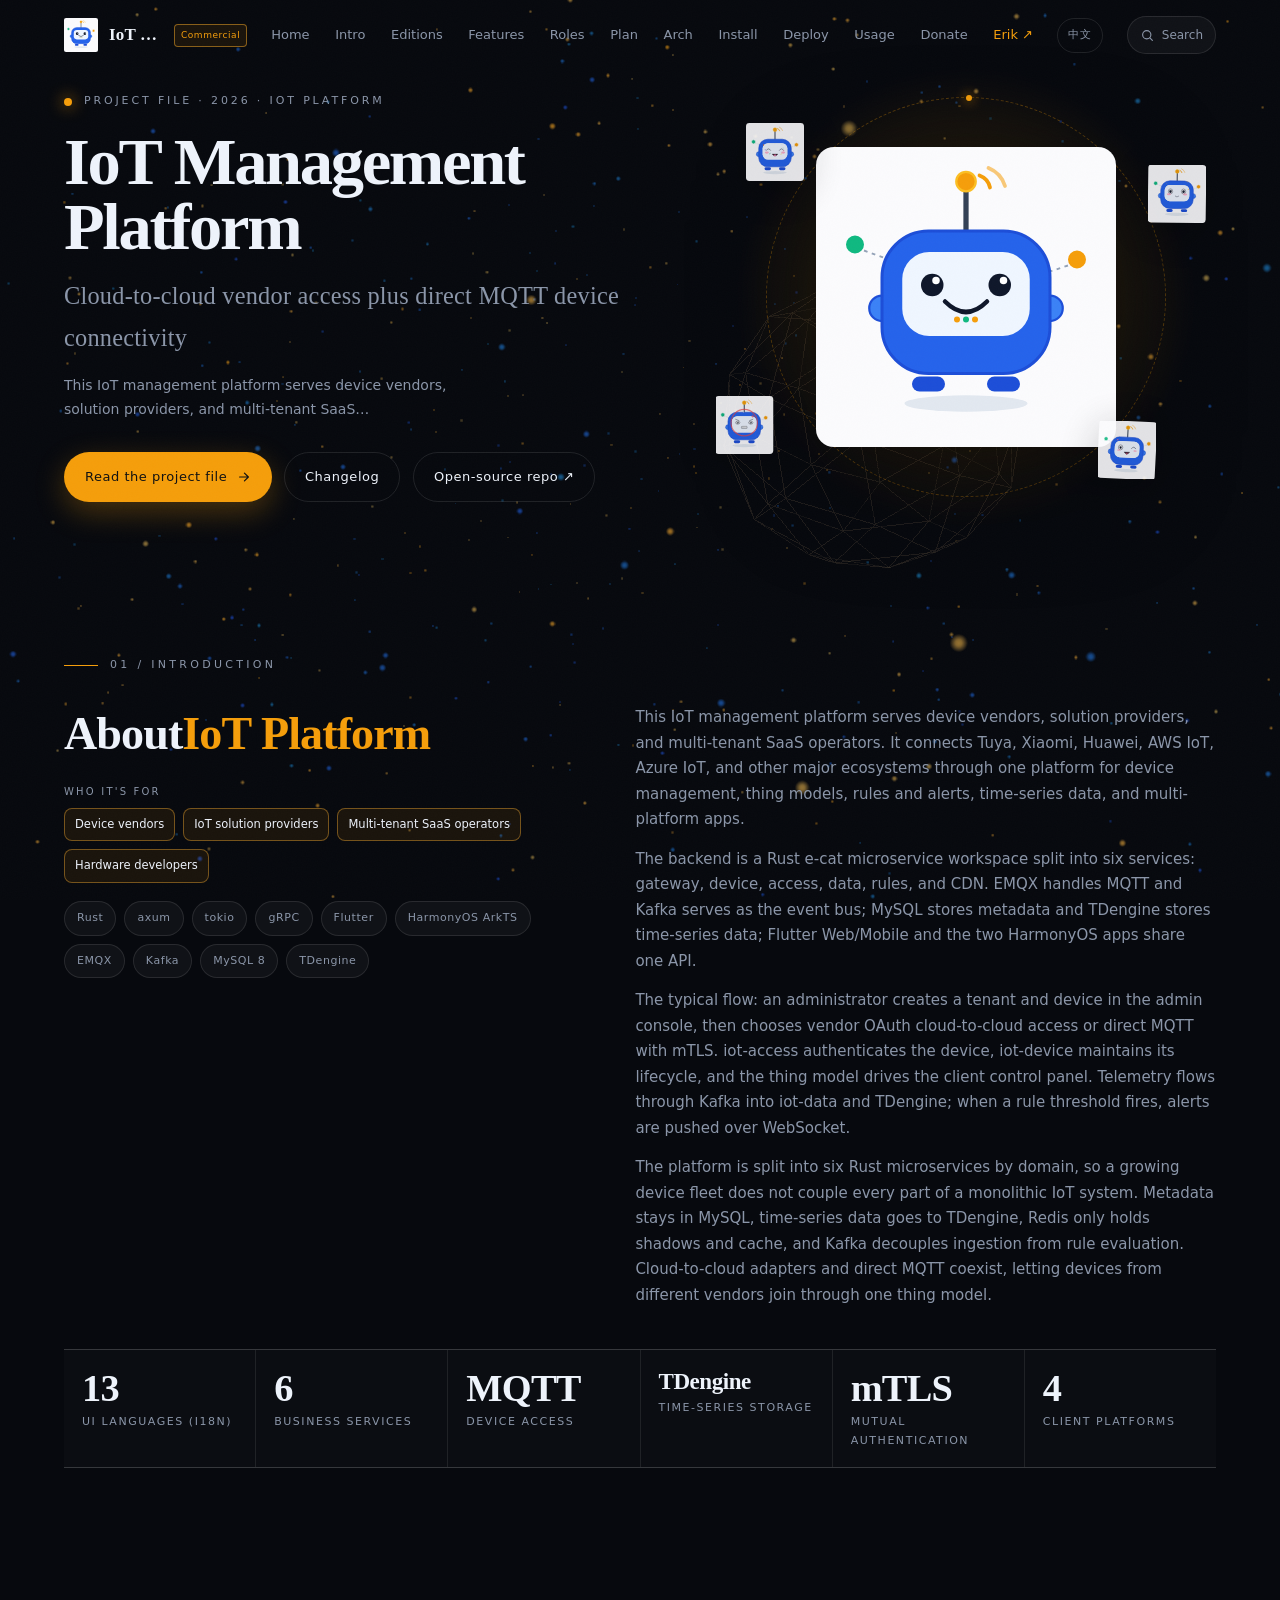
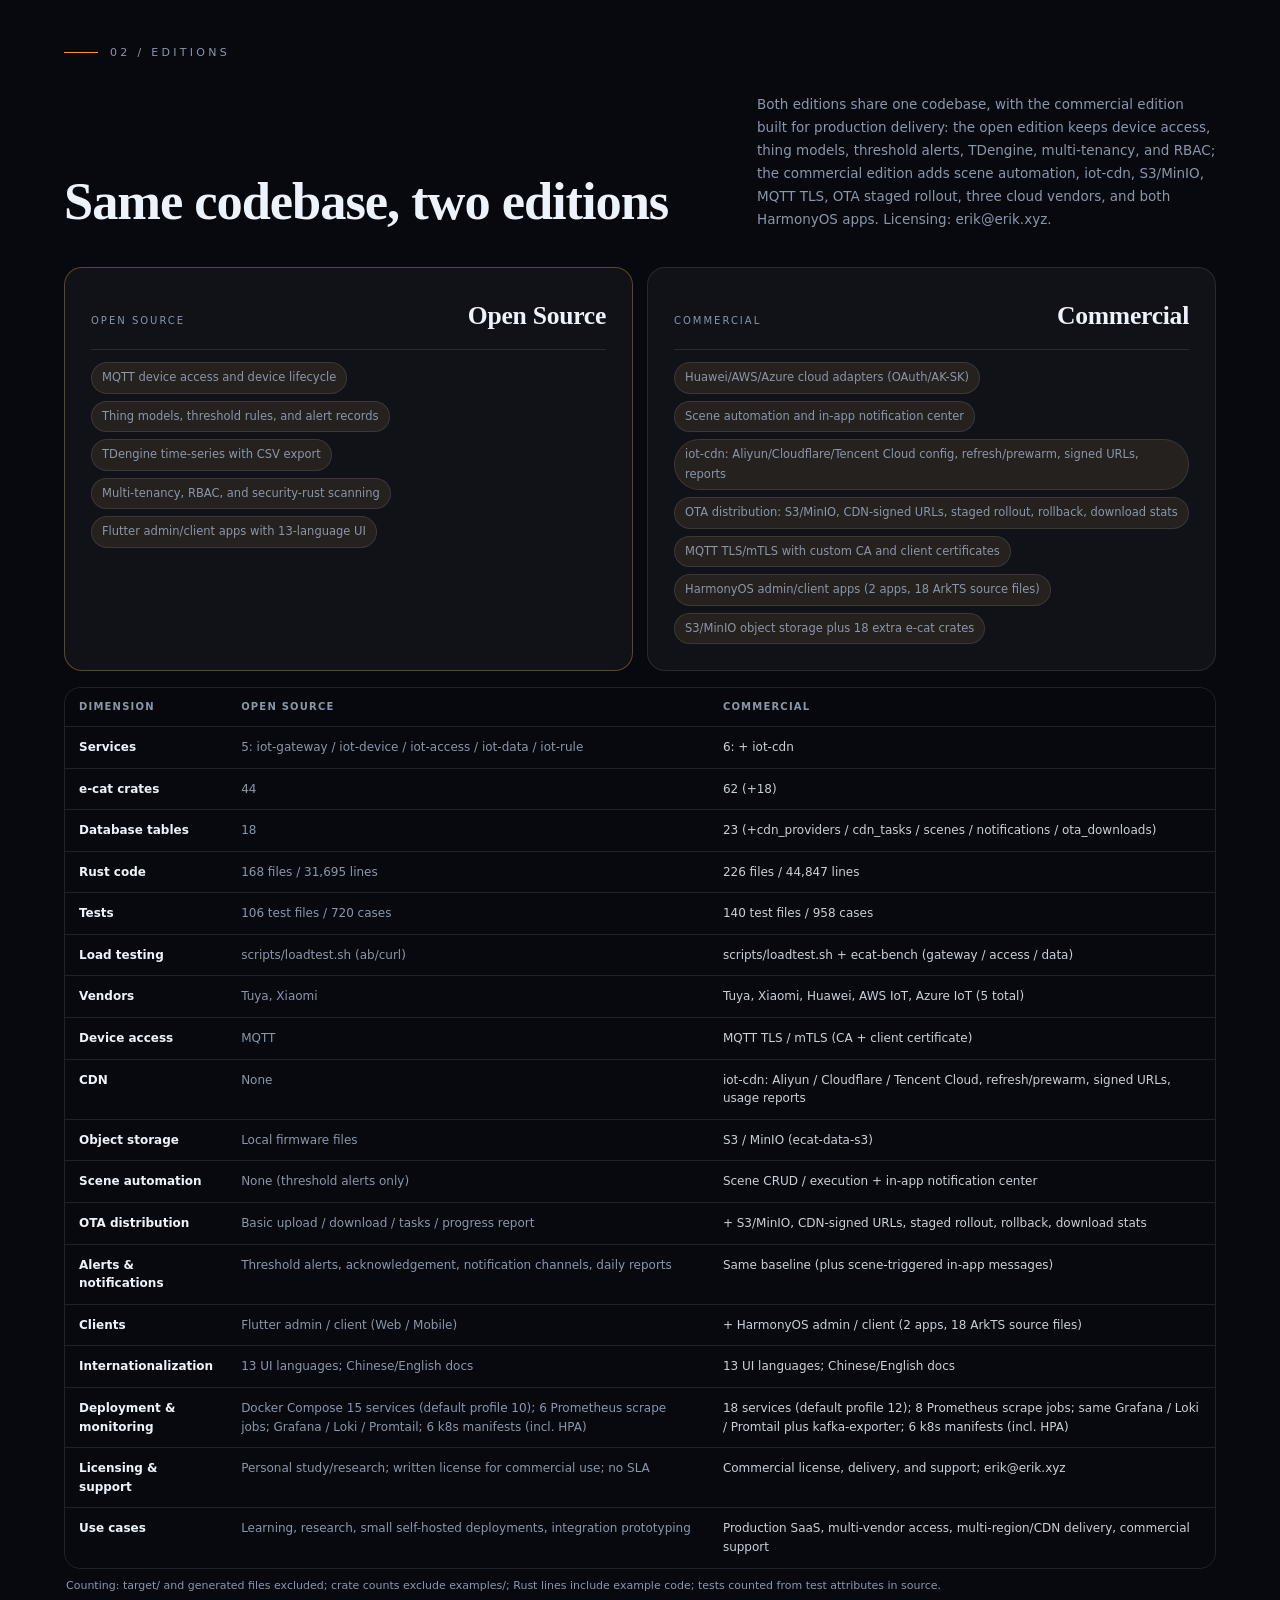
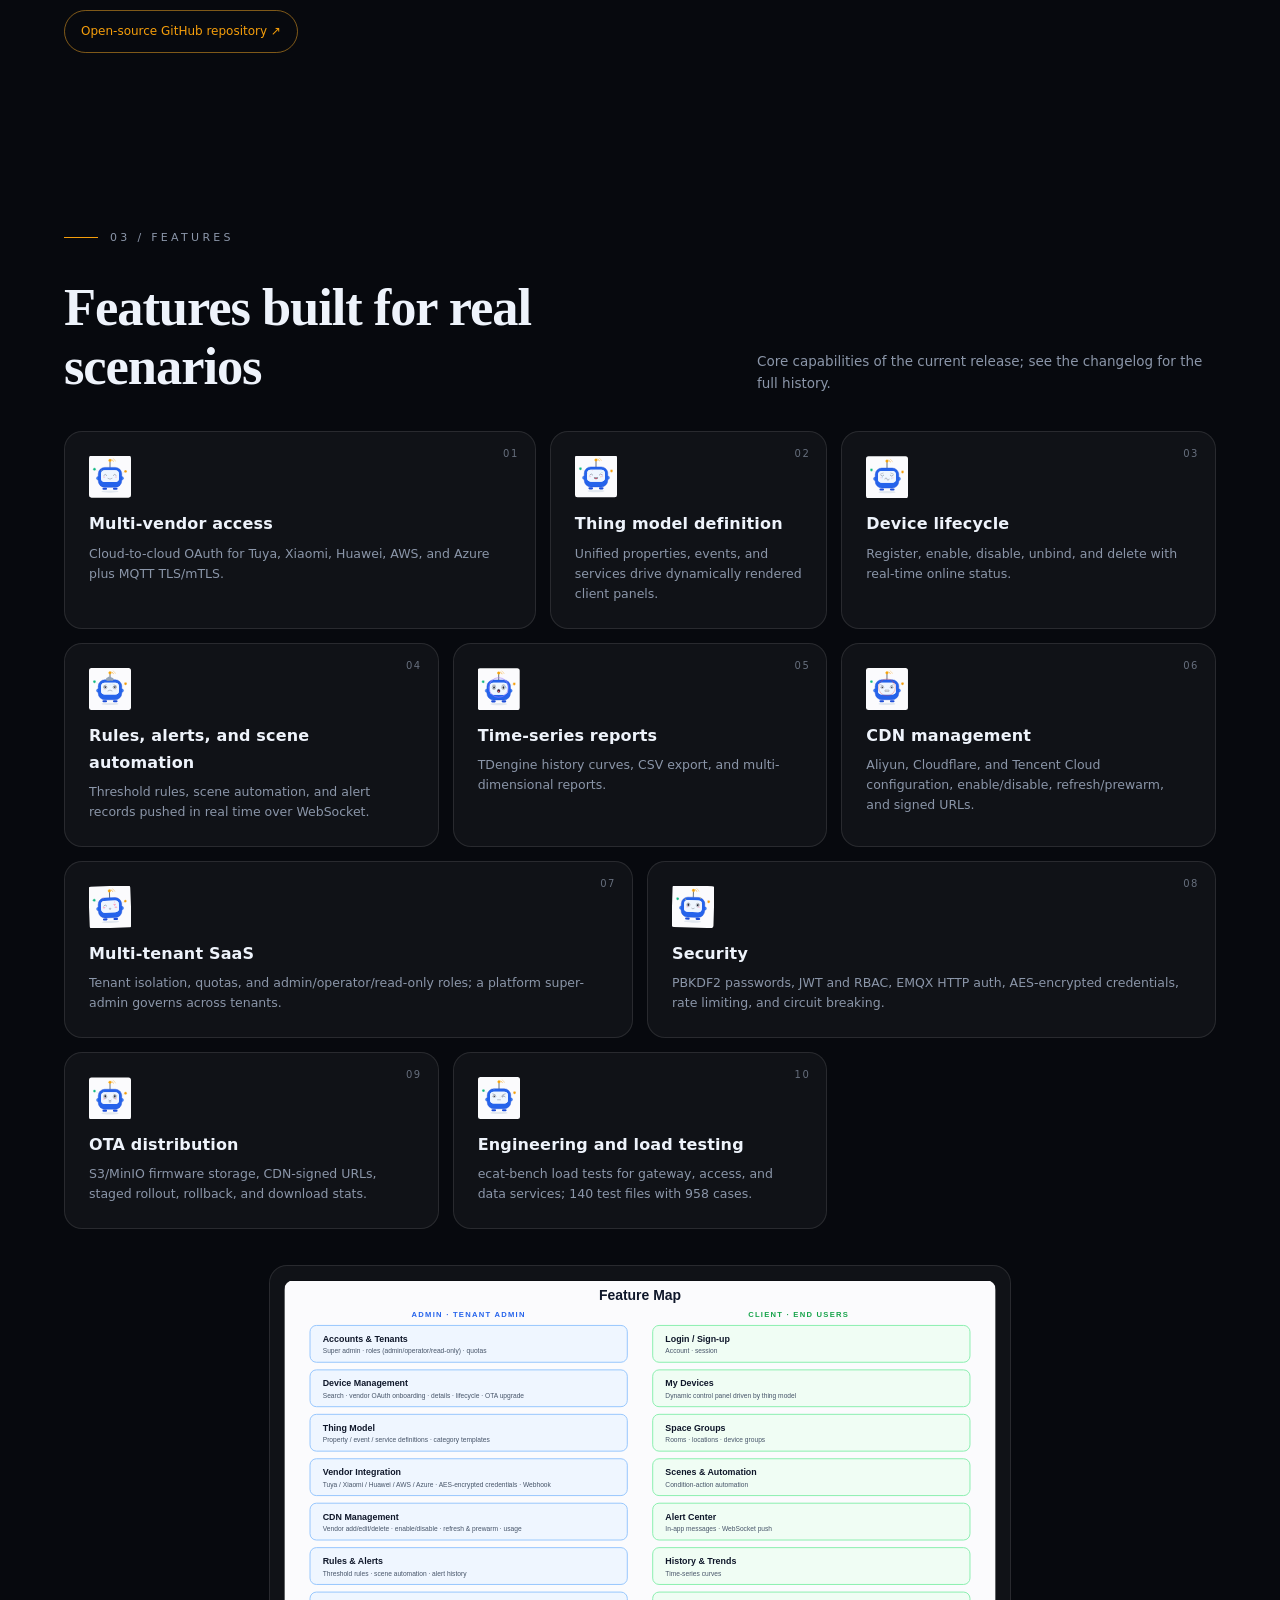
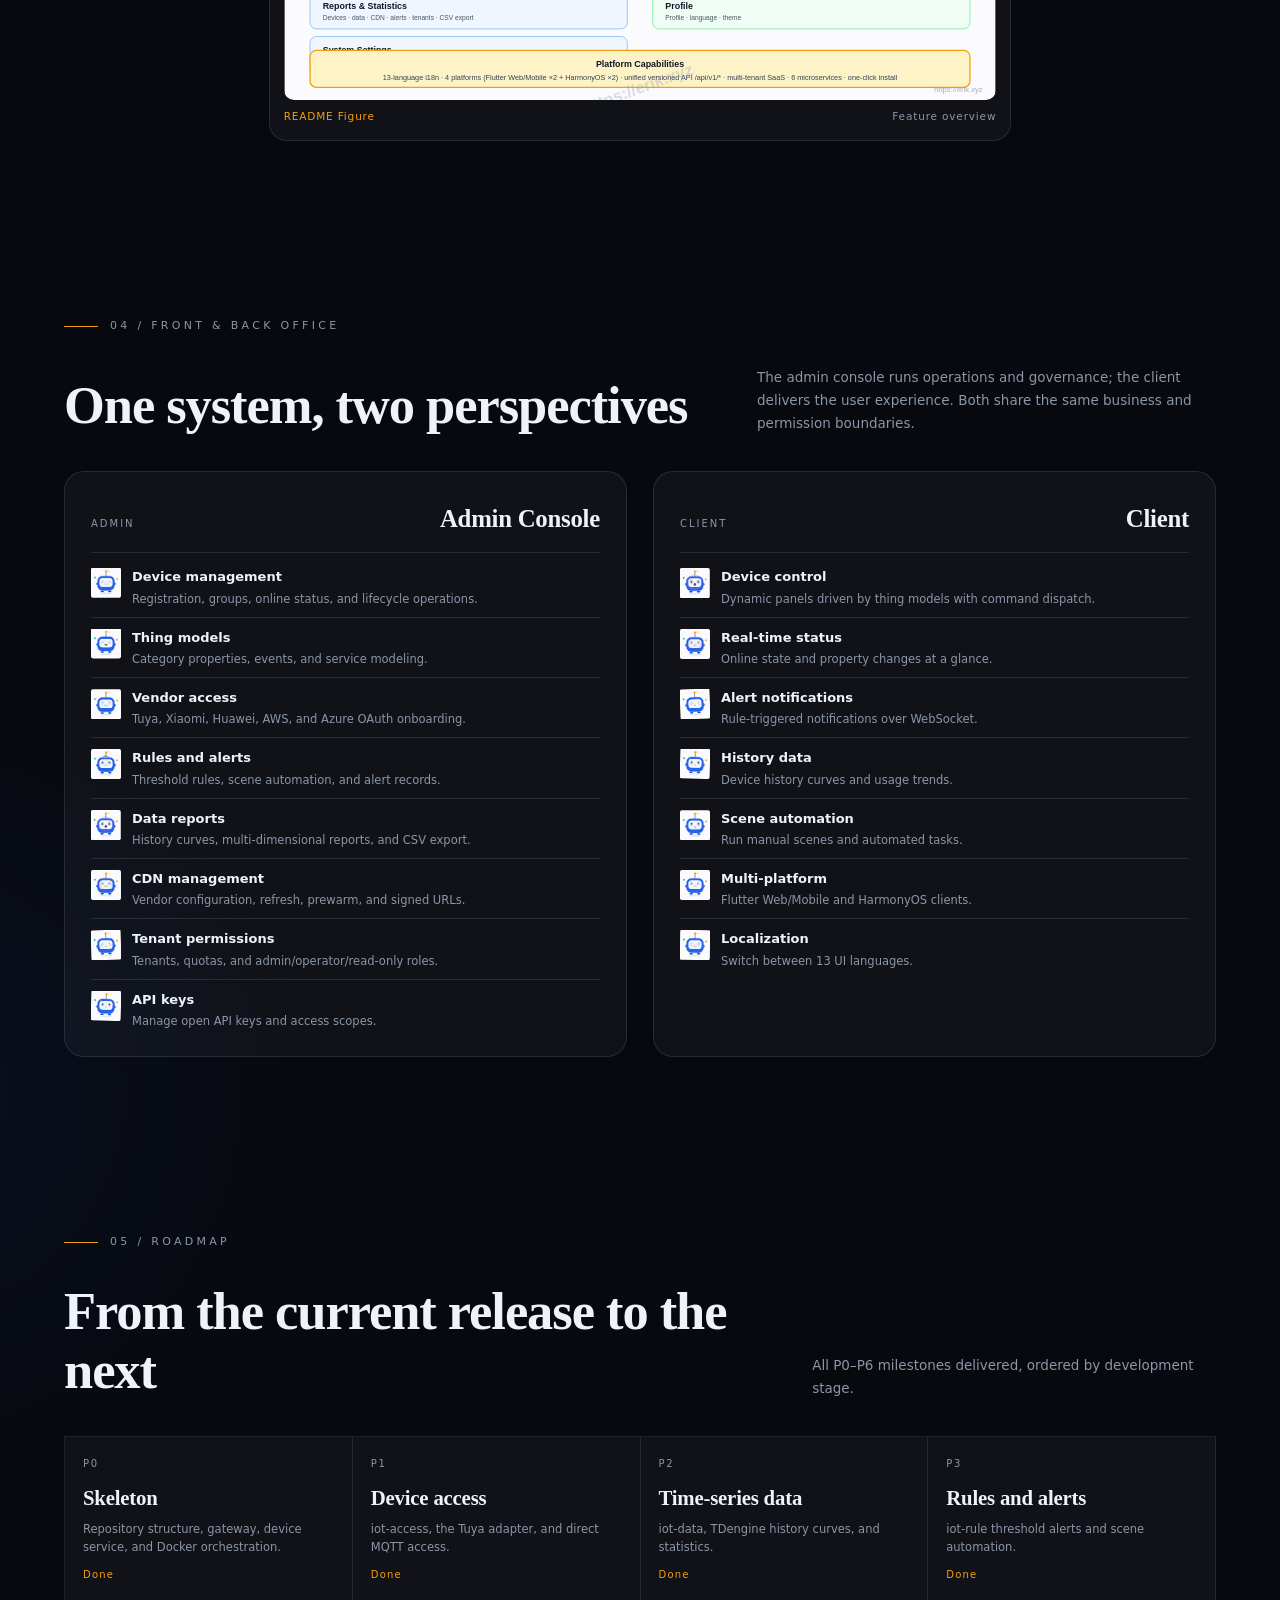
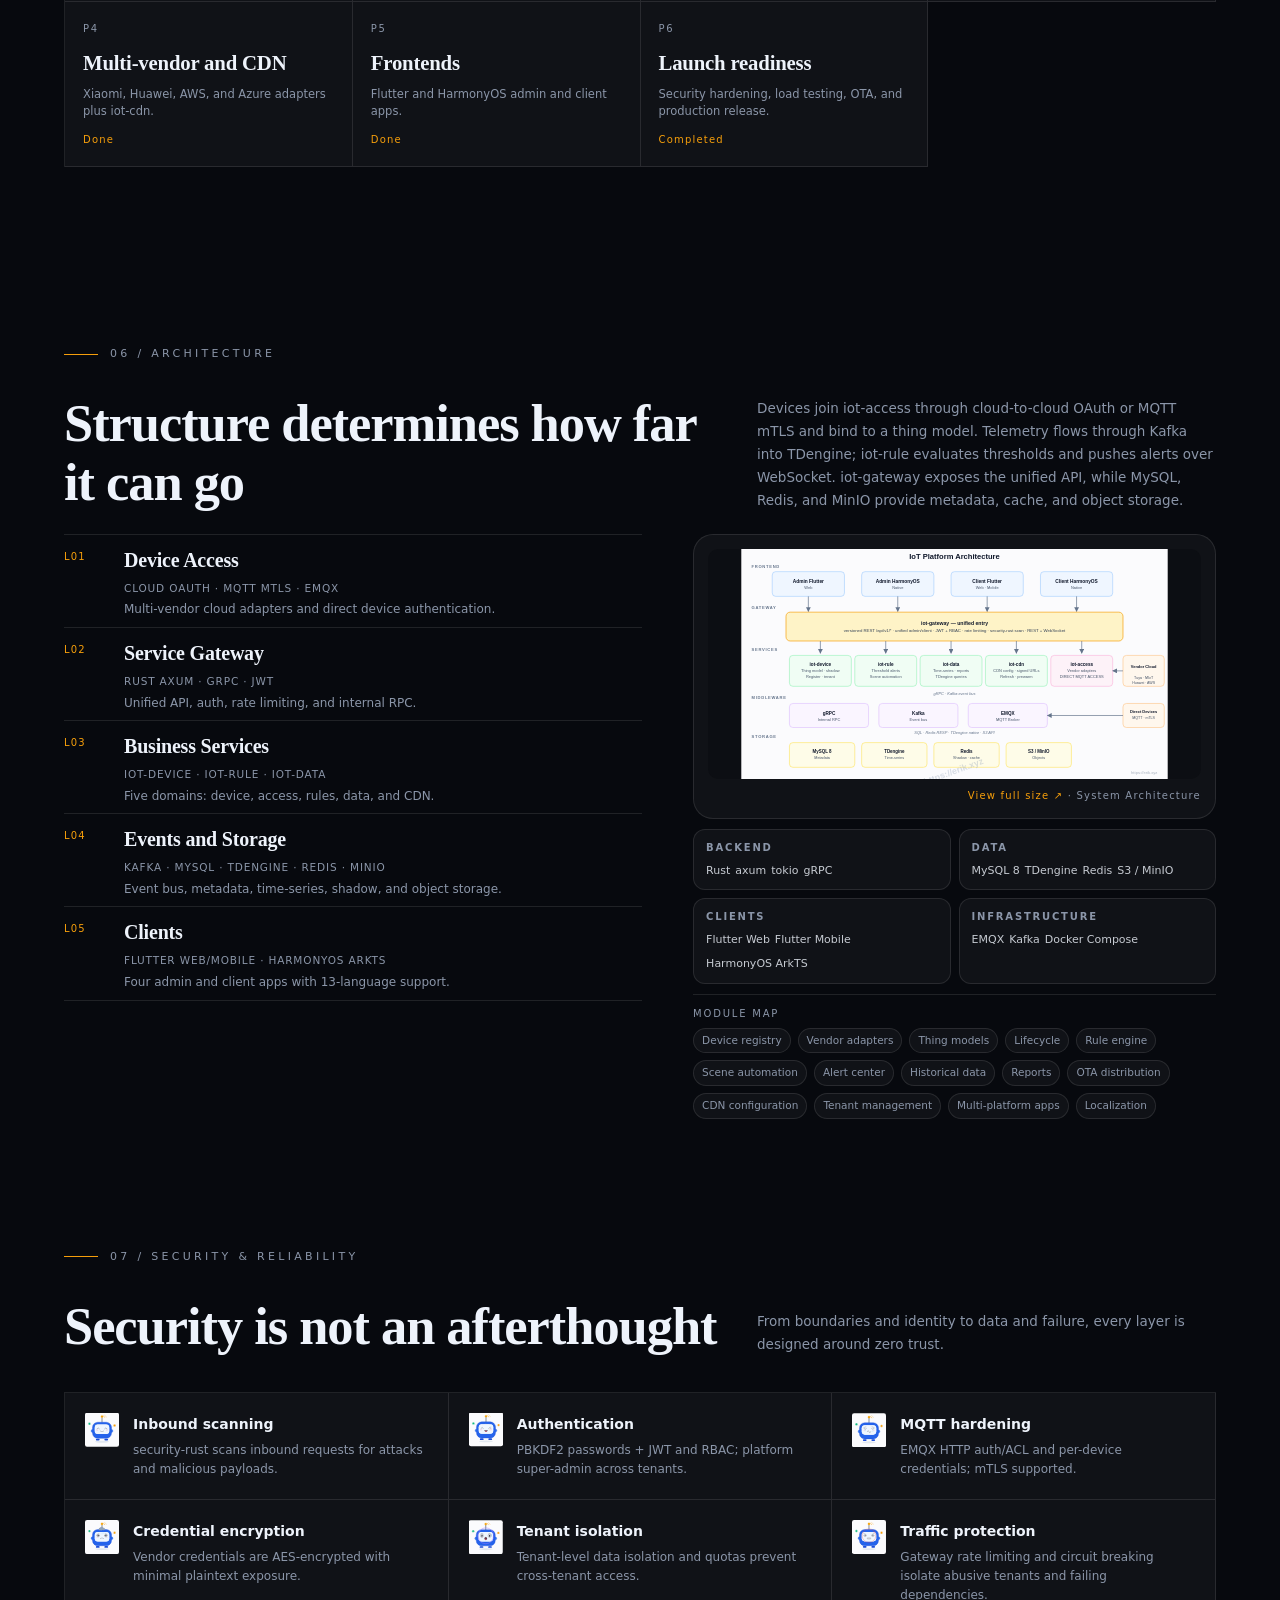
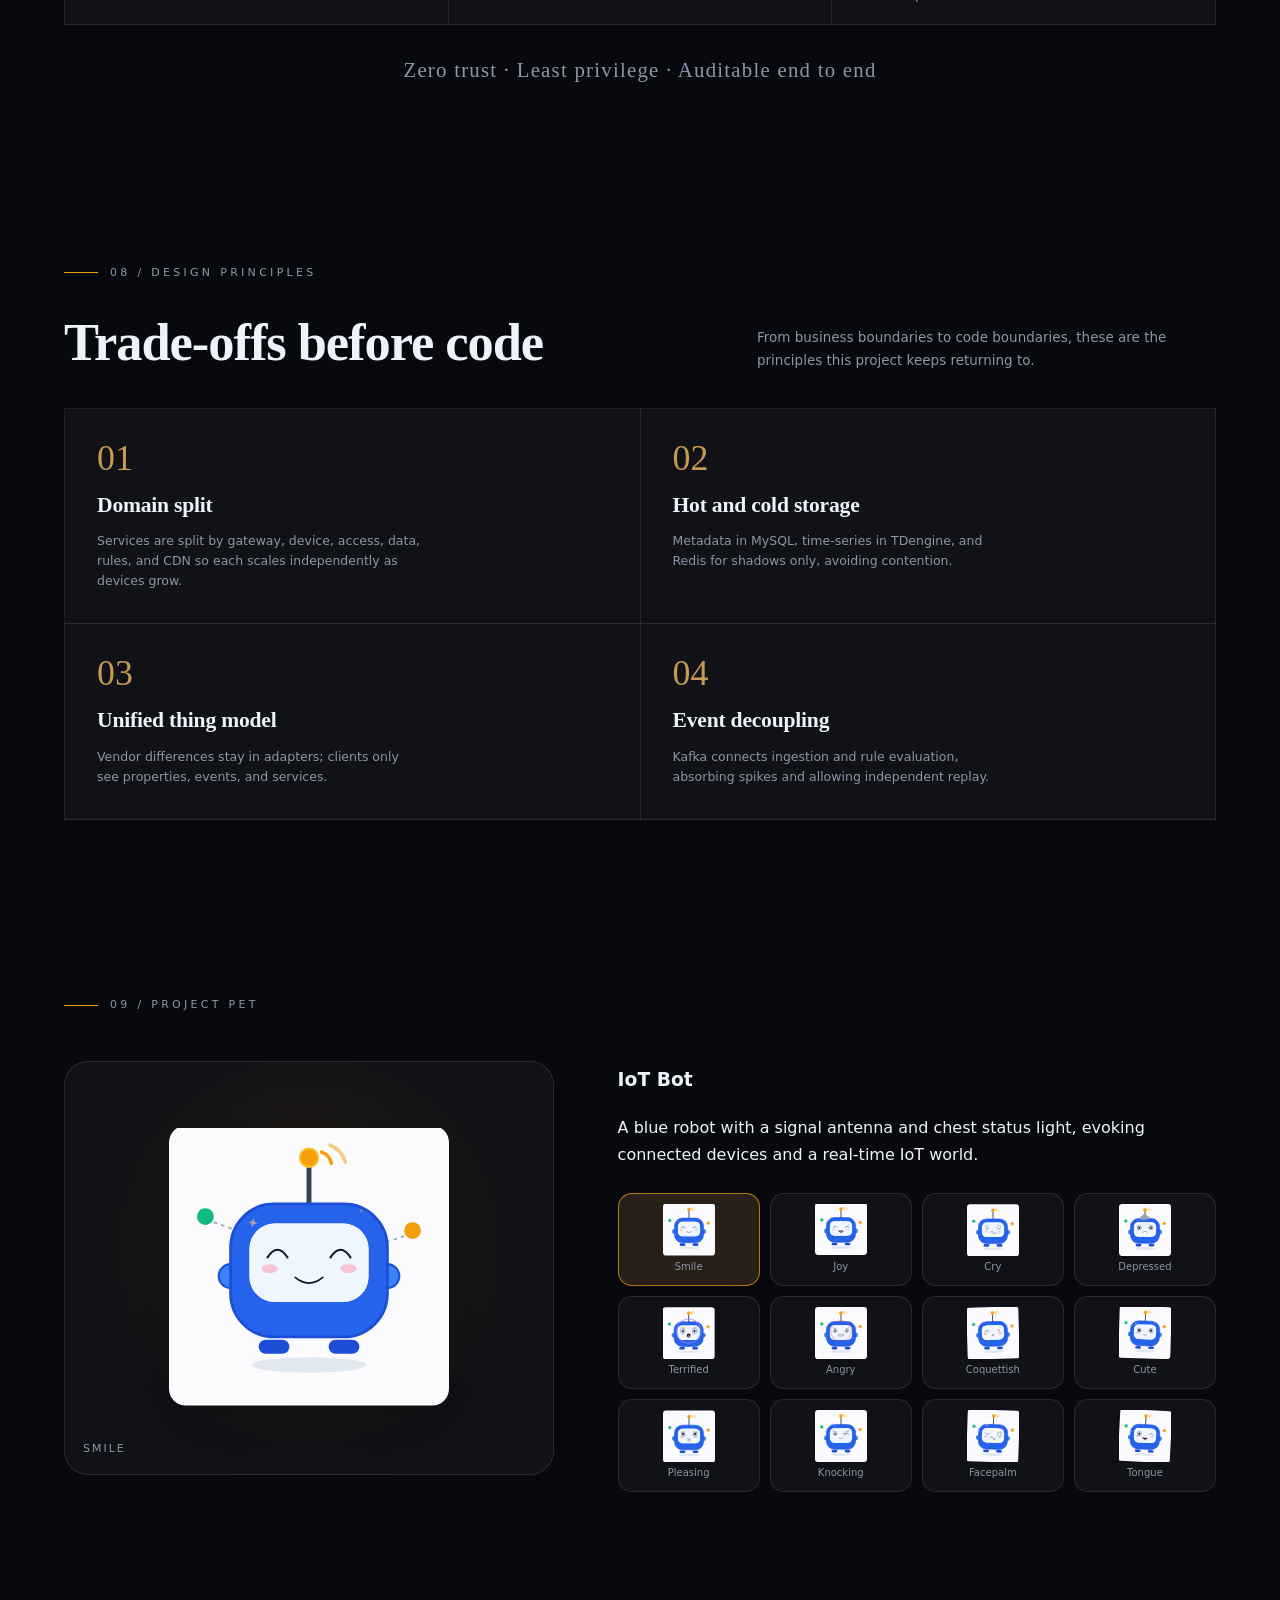
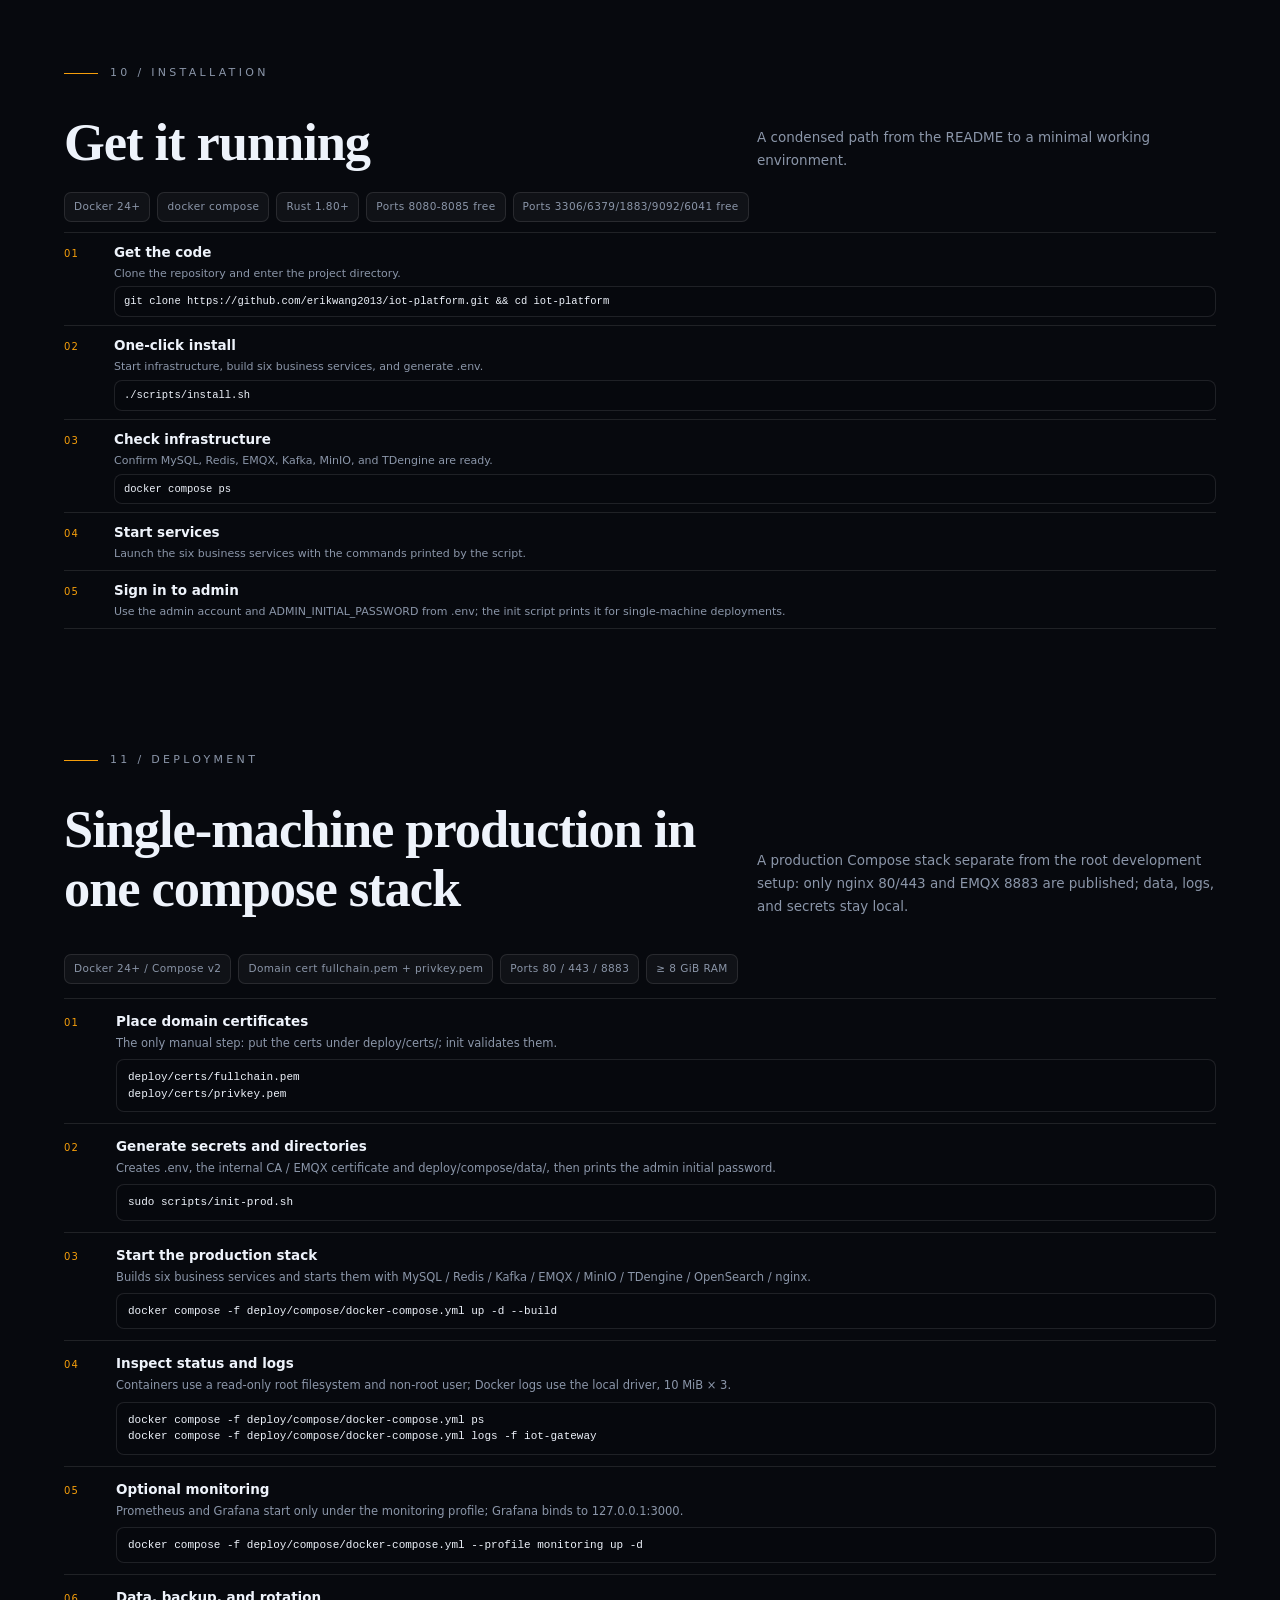
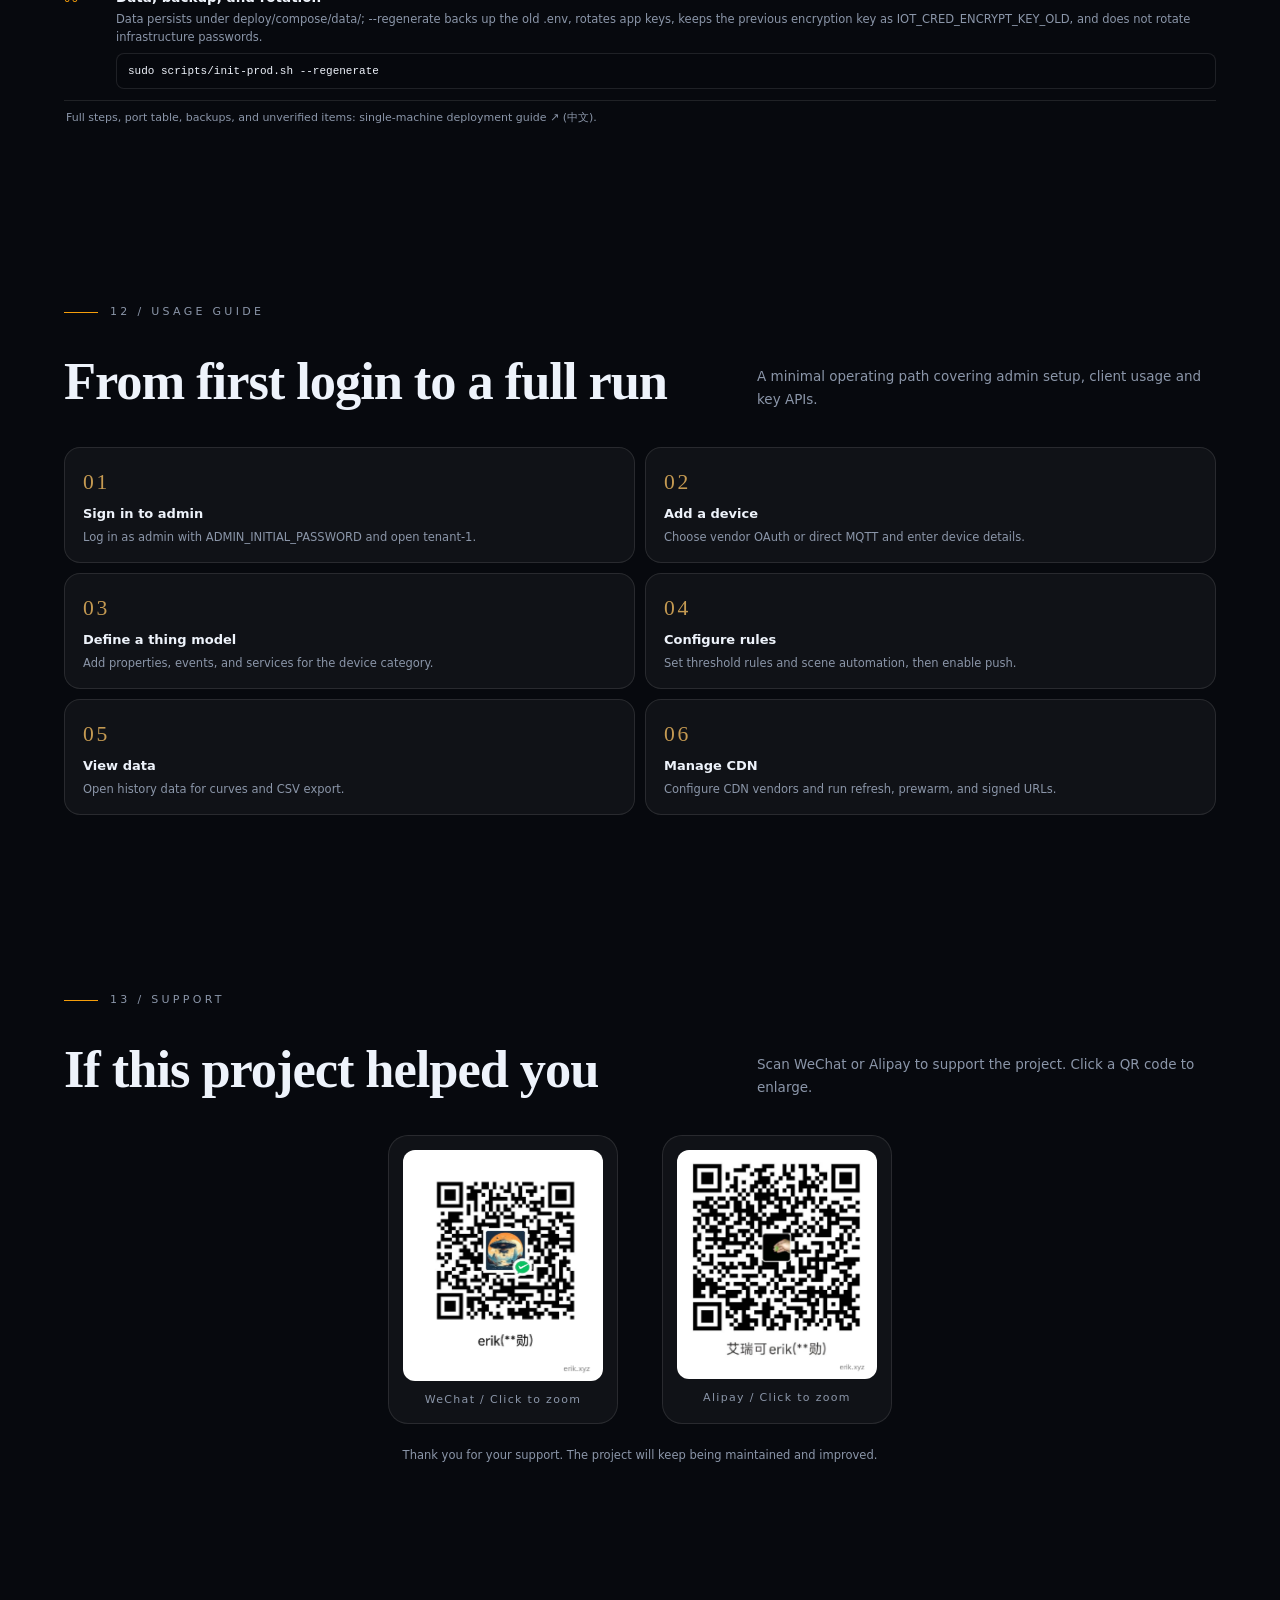
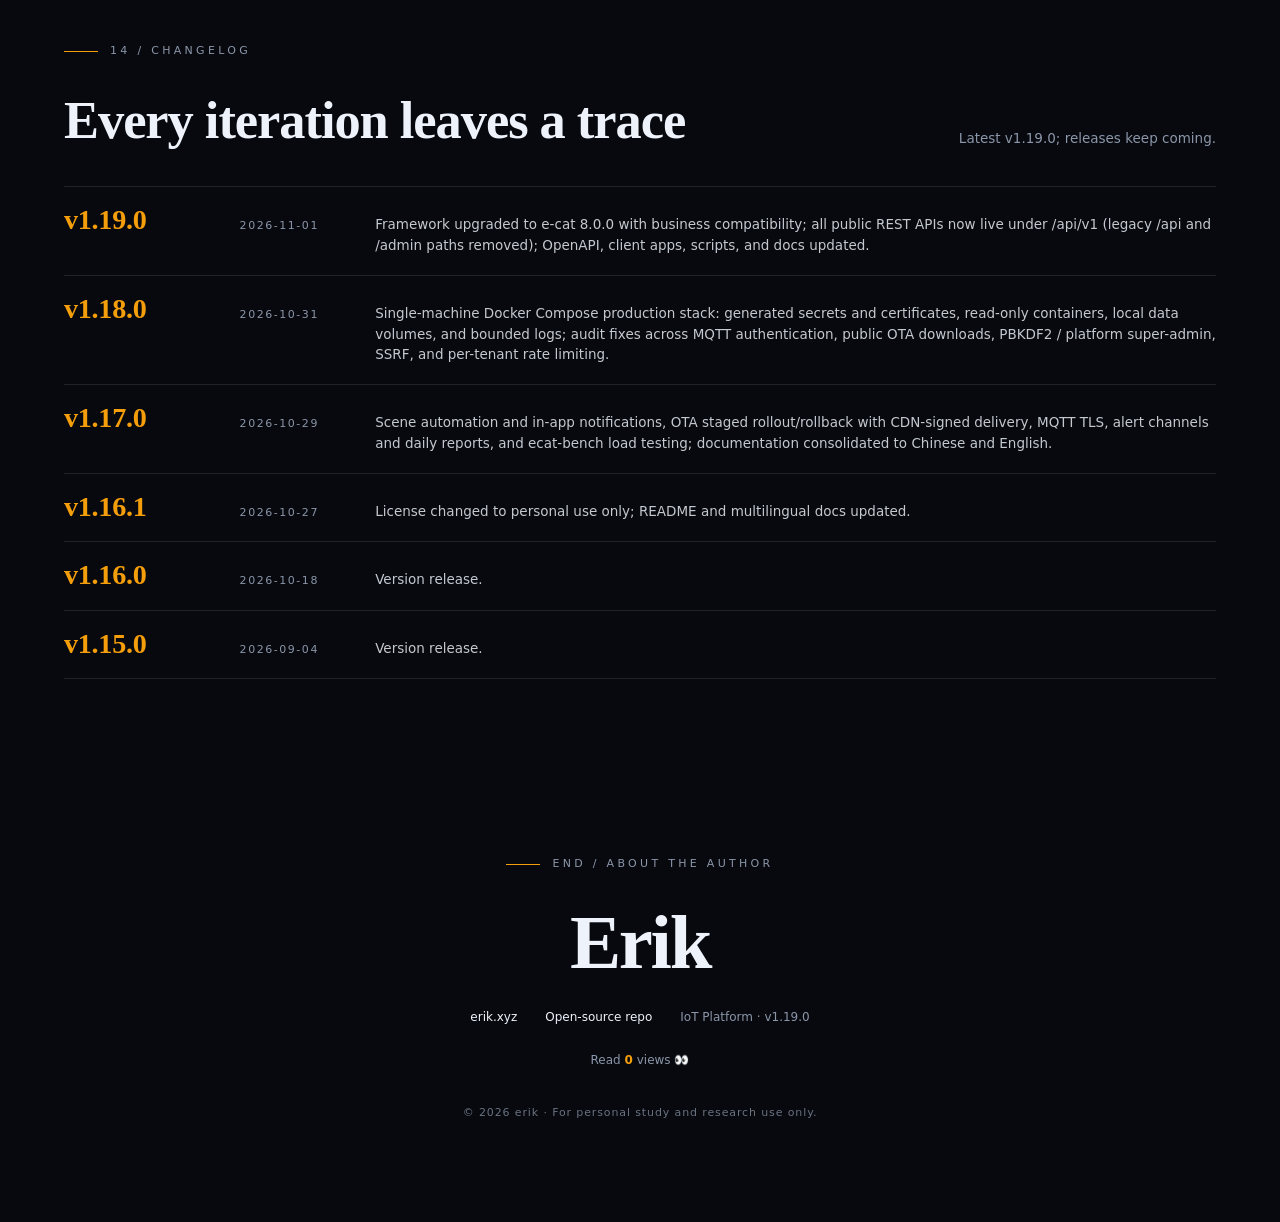
==== commit e2458722: "docs(release): document /api/v1 breaking change and v1.19.0 site" ====
--- a/site/en.html
+++ b/site/en.html
@@ -263,9 +263,9 @@
       <div class="section-label">14 / Changelog</div>
       <div class="section-head" data-reveal>
         <h2>Every iteration leaves a trace</h2>
-        <p>Latest v1.18.0; releases keep coming.</p>
-      </div>
-      <div class="timeline" data-reveal><div class="tl-item"><b>v1.18.0</b><time>2026-10-31</time><p>Single-machine Docker Compose production stack: generated secrets and certificates, read-only containers, local data volumes, and bounded logs; audit fixes across MQTT authentication, public OTA downloads, PBKDF2 / platform super-admin, SSRF, and per-tenant rate limiting.</p></div><div class="tl-item"><b>v1.17.0</b><time>2026-10-29</time><p>Scene automation and in-app notifications, OTA staged rollout/rollback with CDN-signed delivery, MQTT TLS, alert channels and daily reports, and ecat-bench load testing; documentation consolidated to Chinese and English.</p></div><div class="tl-item"><b>v1.16.1</b><time>2026-10-27</time><p>License changed to personal use only; README and multilingual docs updated.</p></div><div class="tl-item"><b>v1.16.0</b><time>2026-10-18</time><p>Version release.</p></div><div class="tl-item"><b>v1.15.0</b><time>2026-09-04</time><p>Version release.</p></div><div class="tl-item"><b>v1.14.0</b><time>2026-09-04</time><p>Version release.</p></div><div class="tl-item"><b>v1.13.0</b><time>2026-09-01</time><p>Version release.</p></div><div class="tl-item"><b>v1.12.0</b><time>2026-08-31</time><p>Version release.</p></div><div class="tl-item"><b>v1.11.0</b><time>2026-08-31</time><p>Version release.</p></div><div class="tl-item"><b>v1.10.0</b><time>2026-08-31</time><p>Version release.</p></div></div>
+        <p>Latest v1.19.0; releases keep coming.</p>
+      </div>
+      <div class="timeline" data-reveal><div class="tl-item"><b>v1.19.0</b><time>2026-11-01</time><p>Framework upgraded to e-cat 8.0.0 with business compatibility; all public REST APIs now live under /api/v1 (legacy /api and /admin paths removed); OpenAPI, client apps, scripts, and docs updated.</p></div><div class="tl-item"><b>v1.18.0</b><time>2026-10-31</time><p>Single-machine Docker Compose production stack: generated secrets and certificates, read-only containers, local data volumes, and bounded logs; audit fixes across MQTT authentication, public OTA downloads, PBKDF2 / platform super-admin, SSRF, and per-tenant rate limiting.</p></div><div class="tl-item"><b>v1.17.0</b><time>2026-10-29</time><p>Scene automation and in-app notifications, OTA staged rollout/rollback with CDN-signed delivery, MQTT TLS, alert channels and daily reports, and ecat-bench load testing; documentation consolidated to Chinese and English.</p></div><div class="tl-item"><b>v1.16.1</b><time>2026-10-27</time><p>License changed to personal use only; README and multilingual docs updated.</p></div><div class="tl-item"><b>v1.16.0</b><time>2026-10-18</time><p>Version release.</p></div><div class="tl-item"><b>v1.15.0</b><time>2026-09-04</time><p>Version release.</p></div><div class="tl-item"><b>v1.14.0</b><time>2026-09-04</time><p>Version release.</p></div><div class="tl-item"><b>v1.13.0</b><time>2026-09-01</time><p>Version release.</p></div><div class="tl-item"><b>v1.12.0</b><time>2026-08-31</time><p>Version release.</p></div><div class="tl-item"><b>v1.11.0</b><time>2026-08-31</time><p>Version release.</p></div><div class="tl-item"><b>v1.10.0</b><time>2026-08-31</time><p>Version release.</p></div></div>
     </div>
   </section>
 
@@ -276,7 +276,7 @@
       <div class="footer-meta">
         <a href="https://erik.xyz" target="_blank" rel="noopener">erik.xyz</a>
         <a href="https://github.com/erikwang2013/iot-platform" target="_blank" rel="noopener">Open-source repo</a>
-        <span>IoT Platform · v1.18.0</span>
+        <span>IoT Platform · v1.19.0</span>
       </div>
       <div class="footer-info" id="busuanzi"><script async src="//busuanzi.ibruce.info/busuanzi/2.3/busuanzi.pure.mini.js"></script> <span id="busuanzi_container_page_pv"><span data-i18n="post.readA">Read</span> <b id="busuanzi_value_page_pv">0</b> <span data-i18n="post.readB">views 👀</span></span></div>
       <p class="footer-note">© 2026 erik · For personal study and research use only.</p>
@@ -294,7 +294,7 @@
     <p class="search-empty" id="searchEmpty">Enter keywords to search features, modules, versions, installation and usage.</p>
   </div>
 </div>
-<script type="application/json" id="searchIndex">[{"id": "intro", "section": "Introduction", "title": "IoT Management Platform", "text": "This IoT management platform serves device vendors, solution providers, and multi-tenant SaaS operators. It connects Tuya, Xiaomi, Huawei, AWS IoT, Azure IoT, and other major ecosystems through one platform for device management, thing mode"}, {"id": "intro", "section": "Introduction", "title": "Use cases & stack", "text": "Device vendors IoT solution providers Multi-tenant SaaS operators Hardware developers Rust axum tokio gRPC Flutter HarmonyOS ArkTS EMQX Kafka MySQL 8 TDengine"}, {"id": "editions", "section": "Editions", "title": "Editions", "text": "Both editions share one codebase, with the commercial edition built for production delivery: the open edition keeps device access, thing models, threshold alerts, TDengine, multi-tenancy, and RBAC; the commercial edition adds scene automation, iot-cdn, S3/MinIO, MQTT TLS, OTA staged rollout, three cloud vendors, and both HarmonyOS apps. Licensing: erik@erik.xyz."}, {"id": "editions", "section": "Editions", "title": "Services", "text": "Open: 5: iot-gateway / iot-device / iot-access / iot-data / iot-rule Commercial: 6: + iot-cdn"}, {"id": "editions", "section": "Editions", "title": "e-cat crates", "text": "Open: 44 Commercial: 62 (+18)"}, {"id": "editions", "section": "Editions", "title": "Database tables", "text": "Open: 18 Commercial: 23 (+cdn_providers / cdn_tasks / scenes / notifications / ota_downloads)"}, {"id": "editions", "section": "Editions", "title": "Rust code", "text": "Open: 168 files / 31,695 lines Commercial: 226 files / 44,847 lines"}, {"id": "editions", "section": "Editions", "title": "Tests", "text": "Open: 106 test files / 720 cases Commercial: 140 test files / 958 cases"}, {"id": "editions", "section": "Editions", "title": "Load testing", "text": "Open: scripts/loadtest.sh (ab/curl) Commercial: scripts/loadtest.sh + ecat-bench (gateway / access / data)"}, {"id": "editions", "section": "Editions", "title": "Vendors", "text": "Open: Tuya, Xiaomi Commercial: Tuya, Xiaomi, Huawei, AWS IoT, Azure IoT (5 total)"}, {"id": "editions", "section": "Editions", "title": "Device access", "text": "Open: MQTT Commercial: MQTT TLS / mTLS (CA + client certificate)"}, {"id": "editions", "section": "Editions", "title": "CDN", "text": "Open: None Commercial: iot-cdn: Aliyun / Cloudflare / Tencent Cloud, refresh/prewarm, signed URLs, usage reports"}, {"id": "editions", "section": "Editions", "title": "Object storage", "text": "Open: Local firmware files Commercial: S3 / MinIO (ecat-data-s3)"}, {"id": "editions", "section": "Editions", "title": "Scene automation", "text": "Open: None (threshold alerts only) Commercial: Scene CRUD / execution + in-app notification center"}, {"id": "editions", "section": "Editions", "title": "OTA distribution", "text": "Open: Basic upload / download / tasks / progress report Commercial: + S3/MinIO, CDN-signed URLs, staged rollout, rollback, download stats"}, {"id": "editions", "section": "Editions", "title": "Alerts & notifications", "text": "Open: Threshold alerts, acknowledgement, notification channels, daily reports Commercial: Same baseline (plus scene-triggered in-app messages)"}, {"id": "editions", "section": "Editions", "title": "Clients", "text": "Open: Flutter admin / client (Web / Mobile) Commercial: + HarmonyOS admin / client (2 apps, 18 ArkTS source files)"}, {"id": "editions", "section": "Editions", "title": "Internationalization", "text": "Open: 13 UI languages; Chinese/English docs Commercial: 13 UI languages; Chinese/English docs"}, {"id": "editions", "section": "Editions", "title": "Deployment & monitoring", "text": "Open: Docker Compose 15 services (default profile 10); 6 Prometheus scrape jobs; Grafana / Loki / Promtail; 6 k8s manifests (incl. HPA) Commercial: 18 services (default profile 12); 8 Prometheus scrape jobs; same Grafana / Loki / Promtail plus kafka-exporter; 6 k8s manifests (incl. HPA)"}, {"id": "editions", "section": "Editions", "title": "Licensing & support", "text": "Open: Personal study/research; written license for commercial use; no SLA Commercial: Commercial license, delivery, and support; erik@erik.xyz"}, {"id": "editions", "section": "Editions", "title": "Use cases", "text": "Open: Learning, research, small self-hosted deployments, integration prototyping Commercial: Production SaaS, multi-vendor access, multi-region/CDN delivery, commercial support"}, {"id": "editions", "section": "Editions", "title": "Open edition capabilities", "text": "MQTT device access and device lifecycle Thing models, threshold rules, and alert records TDengine time-series with CSV export Multi-tenancy, RBAC, and security-rust scanning Flutter admin/client apps with 13-language UI"}, {"id": "editions", "section": "Editions", "title": "Commercial edition extras", "text": "Huawei/AWS/Azure cloud adapters (OAuth/AK-SK) Scene automation and in-app notification center iot-cdn: Aliyun/Cloudflare/Tencent Cloud config, refresh/prewarm, signed URLs, reports OTA distribution: S3/MinIO, CDN-signed URLs, staged rollout, rollback, download stats MQTT TLS/mTLS with custom CA and client certificates HarmonyOS admin/client apps (2 apps, 18 ArkTS source files) S3/MinIO object storage plus 18 extra e-cat crates"}, {"id": "features", "section": "Features", "title": "Multi-vendor access", "text": "Cloud-to-cloud OAuth for Tuya, Xiaomi, Huawei, AWS, and Azure plus MQTT TLS/mTLS."}, {"id": "features", "section": "Features", "title": "Thing model definition", "text": "Unified properties, events, and services drive dynamically rendered client panels."}, {"id": "features", "section": "Features", "title": "Device lifecycle", "text": "Register, enable, disable, unbind, and delete with real-time online status."}, {"id": "features", "section": "Features", "title": "Rules, alerts, and scene automation", "text": "Threshold rules, scene automation, and alert records pushed in real time over WebSocket."}, {"id": "features", "section": "Features", "title": "Time-series reports", "text": "TDengine history curves, CSV export, and multi-dimensional reports."}, {"id": "features", "section": "Features", "title": "CDN management", "text": "Aliyun, Cloudflare, and Tencent Cloud configuration, enable/disable, refresh/prewarm, and signed URLs."}, {"id": "features", "section": "Features", "title": "Multi-tenant SaaS", "text": "Tenant isolation, quotas, and admin/operator/read-only roles; a platform super-admin governs across tenants."}, {"id": "features", "section": "Features", "title": "Security", "text": "PBKDF2 passwords, JWT and RBAC, EMQX HTTP auth, AES-encrypted credentials, rate limiting, and circuit breaking."}, {"id": "features", "section": "Features", "title": "OTA distribution", "text": "S3/MinIO firmware storage, CDN-signed URLs, staged rollout, rollback, and download stats."}, {"id": "features", "section": "Features", "title": "Engineering and load testing", "text": "ecat-bench load tests for gateway, access, and data services; 140 test files with 958 cases."}, {"id": "features", "section": "Features", "title": "Feature overview", "text": "README Figure"}, {"id": "sides", "section": "Front & Back Office", "title": "Admin Console · Device management", "text": "Registration, groups, online status, and lifecycle operations."}, {"id": "sides", "section": "Front & Back Office", "title": "Admin Console · Thing models", "text": "Category properties, events, and service modeling."}, {"id": "sides", "section": "Front & Back Office", "title": "Admin Console · Vendor access", "text": "Tuya, Xiaomi, Huawei, AWS, and Azure OAuth onboarding."}, {"id": "sides", "section": "Front & Back Office", "title": "Admin Console · Rules and alerts", "text": "Threshold rules, scene automation, and alert records."}, {"id": "sides", "section": "Front & Back Office", "title": "Admin Console · Data reports", "text": "History curves, multi-dimensional reports, and CSV export."}, {"id": "sides", "section": "Front & Back Office", "title": "Admin Console · CDN management", "text": "Vendor configuration, refresh, prewarm, and signed URLs."}, {"id": "sides", "section": "Front & Back Office", "title": "Admin Console · Tenant permissions", "text": "Tenants, quotas, and admin/operator/read-only roles."}, {"id": "sides", "section": "Front & Back Office", "title": "Admin Console · API keys", "text": "Manage open API keys and access scopes."}, {"id": "sides", "section": "Front & Back Office", "title": "Client · Device control", "text": "Dynamic panels driven by thing models with command dispatch."}, {"id": "sides", "section": "Front & Back Office", "title": "Client · Real-time status", "text": "Online state and property changes at a glance."}, {"id": "sides", "section": "Front & Back Office", "title": "Client · Alert notifications", "text": "Rule-triggered notifications over WebSocket."}, {"id": "sides", "section": "Front & Back Office", "title": "Client · History data", "text": "Device history curves and usage trends."}, {"id": "sides", "section": "Front & Back Office", "title": "Client · Scene automation", "text": "Run manual scenes and automated tasks."}, {"id": "sides", "section": "Front & Back Office", "title": "Client · Multi-platform", "text": "Flutter Web/Mobile and HarmonyOS clients."}, {"id": "sides", "section": "Front & Back Office", "title": "Client · Localization", "text": "Switch between 13 UI languages."}, {"id": "roadmap", "section": "Roadmap", "title": "P0 · Skeleton", "text": "Repository structure, gateway, device service, and Docker orchestration. Done"}, {"id": "roadmap", "section": "Roadmap", "title": "P1 · Device access", "text": "iot-access, the Tuya adapter, and direct MQTT access. Done"}, {"id": "roadmap", "section": "Roadmap", "title": "P2 · Time-series data", "text": "iot-data, TDengine history curves, and statistics. Done"}, {"id": "roadmap", "section": "Roadmap", "title": "P3 · Rules and alerts", "text": "iot-rule threshold alerts and scene automation. Done"}, {"id": "roadmap", "section": "Roadmap", "title": "P4 · Multi-vendor and CDN", "text": "Xiaomi, Huawei, AWS, and Azure adapters plus iot-cdn. Done"}, {"id": "roadmap", "section": "Roadmap", "title": "P5 · Frontends", "text": "Flutter and HarmonyOS admin and client apps. Done"}, {"id": "roadmap", "section": "Roadmap", "title": "P6 · Launch readiness", "text": "Security hardening, load testing, OTA, and production release. Completed"}, {"id": "architecture", "section": "Architecture", "title": "Architecture overview", "text": "Devices join iot-access through cloud-to-cloud OAuth or MQTT mTLS and bind to a thing model. Telemetry flows through Kafka into TDengine; iot-rule evaluates thresholds and pushes alerts over WebSocket. iot-gateway exposes the unified API, w"}, {"id": "architecture", "section": "Architecture", "title": "Device Access", "text": "Cloud OAuth · MQTT mTLS · EMQX Multi-vendor cloud adapters and direct device authentication."}, {"id": "architecture", "section": "Architecture", "title": "Service Gateway", "text": "Rust axum · gRPC · JWT Unified API, auth, rate limiting, and internal RPC."}, {"id": "architecture", "section": "Architecture", "title": "Business Services", "text": "iot-device · iot-rule · iot-data Five domains: device, access, rules, data, and CDN."}, {"id": "architecture", "section": "Architecture", "title": "Events and Storage", "text": "Kafka · MySQL · TDengine · Redis · MinIO Event bus, metadata, time-series, shadow, and object storage."}, {"id": "architecture", "section": "Architecture", "title": "Clients", "text": "Flutter Web/Mobile · HarmonyOS ArkTS Four admin and client apps with 13-language support."}, {"id": "architecture", "section": "Architecture", "title": "Device registry", "text": "Device registration, groups, online status, and details in one place."}, {"id": "architecture", "section": "Architecture", "title": "Vendor adapters", "text": "OAuth adapters and credential custody for Tuya, Xiaomi, Huawei, AWS, and Azure."}, {"id": "architecture", "section": "Architecture", "title": "Thing models", "text": "Property, event, and service definitions that drive dynamic client panels."}, {"id": "architecture", "section": "Architecture", "title": "Lifecycle", "text": "Register, enable, disable, unbind, and delete state transitions."}, {"id": "architecture", "section": "Architecture", "title": "Rule engine", "text": "Threshold evaluation, scene automation, and rule enablement."}, {"id": "architecture", "section": "Architecture", "title": "Alert center", "text": "Alert triggers, real-time push, and handling records."}, {"id": "architecture", "section": "Architecture", "title": "Historical data", "text": "TDengine time-series queries, history curves, and CSV export."}, {"id": "architecture", "section": "Architecture", "title": "Reports", "text": "Multi-dimensional reports for devices, data, CDN, alerts, and tenants."}, {"id": "architecture", "section": "Architecture", "title": "CDN configuration", "text": "Multi-vendor CDN enablement, refresh, prewarm, and signed URLs."}, {"id": "architecture", "section": "Architecture", "title": "Tenant management", "text": "Tenant isolation, quotas, and role permissions."}, {"id": "architecture", "section": "Architecture", "title": "Multi-platform apps", "text": "Flutter Web/Mobile and HarmonyOS admin and client apps."}, {"id": "architecture", "section": "Architecture", "title": "Localization", "text": "13-language i18n resources and in-app switching."}, {"id": "architecture", "section": "Architecture", "title": "Scene automation", "text": "Condition-action orchestration, manual execution, and in-app messages."}, {"id": "architecture", "section": "Architecture", "title": "OTA distribution", "text": "S3/MinIO firmware storage, CDN-signed URLs, staged rollout, and rollback."}, {"id": "architecture", "section": "Architecture", "title": "Tech stack", "text": "Backend Rust axum tokio gRPC Data MySQL 8 TDengine Redis S3 / MinIO Clients Flutter Web Flutter Mobile HarmonyOS ArkTS Infrastructure EMQX Kafka Docker Compose"}, {"id": "security", "section": "Security & Reliability", "title": "Inbound scanning", "text": "security-rust scans inbound requests for attacks and malicious payloads."}, {"id": "security", "section": "Security & Reliability", "title": "Authentication", "text": "PBKDF2 passwords + JWT and RBAC; platform super-admin across tenants."}, {"id": "security", "section": "Security & Reliability", "title": "MQTT hardening", "text": "EMQX HTTP auth/ACL and per-device credentials; mTLS supported."}, {"id": "security", "section": "Security & Reliability", "title": "Credential encryption", "text": "Vendor credentials are AES-encrypted with minimal plaintext exposure."}, {"id": "security", "section": "Security & Reliability", "title": "Tenant isolation", "text": "Tenant-level data isolation and quotas prevent cross-tenant access."}, {"id": "security", "section": "Security & Reliability", "title": "Traffic protection", "text": "Gateway rate limiting and circuit breaking isolate abusive tenants and failing dependencies."}, {"id": "design", "section": "Design Principles", "title": "Domain split", "text": "Services are split by gateway, device, access, data, rules, and CDN so each scales independently as devices grow."}, {"id": "design", "section": "Design Principles", "title": "Hot and cold storage", "text": "Metadata in MySQL, time-series in TDengine, and Redis for shadows only, avoiding contention."}, {"id": "design", "section": "Design Principles", "title": "Unified thing model", "text": "Vendor differences stay in adapters; clients only see properties, events, and services."}, {"id": "design", "section": "Design Principles", "title": "Event decoupling", "text": "Kafka connects ingestion and rule evaluation, absorbing spikes and allowing independent replay."}, {"id": "pet", "section": "Project Pet", "title": "IoT Bot", "text": "A blue robot with a signal antenna and chest status light, evoking connected devices and a real-time IoT world."}, {"id": "pet", "section": "Project Pet", "title": "Pet expressions", "text": "SMILE JOY CRY DEPRESSED TERRIFIED ANGRY COQUETTISH CUTE PLEASING KNOCKING FACEPALM TONGUE"}, {"id": "install", "section": "Installation", "title": "Environment requirements", "text": "Docker 24+ docker compose Rust 1.80+ Ports 8080-8085 free Ports 3306/6379/1883/9092/6041 free"}, {"id": "install", "section": "Installation", "title": "Get the code", "text": "Clone the repository and enter the project directory. git clone https://github.com/erikwang2013/iot-platform.git && cd iot-platform"}, {"id": "install", "section": "Installation", "title": "One-click install", "text": "Start infrastructure, build six business services, and generate .env. ./scripts/install.sh"}, {"id": "install", "section": "Installation", "title": "Check infrastructure", "text": "Confirm MySQL, Redis, EMQX, Kafka, MinIO, and TDengine are ready. docker compose ps"}, {"id": "install", "section": "Installation", "title": "Start services", "text": "Launch the six business services with the commands printed by the script."}, {"id": "install", "section": "Installation", "title": "Sign in to admin", "text": "Use the admin account and ADMIN_INITIAL_PASSWORD from .env; the init script prints it for single-machine deployments."}, {"id": "deploy", "section": "Deployment", "title": "Single-machine production", "text": "A production Compose stack separate from the root development setup: only nginx 80/443 and EMQX 8883 are published; data, logs, and secrets stay local."}, {"id": "deploy", "section": "Deployment", "title": "Environment requirements", "text": "Docker 24+ / Compose v2 Domain cert fullchain.pem + privkey.pem Ports 80 / 443 / 8883 ≥ 8 GiB RAM"}, {"id": "deploy", "section": "Deployment", "title": "Place domain certificates", "text": "The only manual step: put the certs under deploy/certs/; init validates them. deploy/certs/fullchain.pem deploy/certs/privkey.pem"}, {"id": "deploy", "section": "Deployment", "title": "Generate secrets and directories", "text": "Creates .env, the internal CA / EMQX certificate and deploy/compose/data/, then prints the admin initial password. sudo scripts/init-prod.sh"}, {"id": "deploy", "section": "Deployment", "title": "Start the production stack", "text": "Builds six business services and starts them with MySQL / Redis / Kafka / EMQX / MinIO / TDengine / OpenSearch / nginx. docker compose -f deploy/compose/docker-compose.yml up -d --build"}, {"id": "deploy", "section": "Deployment", "title": "Data, backup, and rotation", "text": "Data persists under deploy/compose/data/; --regenerate backs up the old .env, rotates app keys, keeps the previous encryption key as IOT_CRED_ENCRYPT_KEY_OLD, and does not rotate infrastructure passwords."}, {"id": "usage", "section": "Usage Guide", "title": "Sign in to admin", "text": "Log in as admin with ADMIN_INITIAL_PASSWORD and open tenant-1."}, {"id": "usage", "section": "Usage Guide", "title": "Add a device", "text": "Choose vendor OAuth or direct MQTT and enter device details."}, {"id": "usage", "section": "Usage Guide", "title": "Define a thing model", "text": "Add properties, events, and services for the device category."}, {"id": "usage", "section": "Usage Guide", "title": "Configure rules", "text": "Set threshold rules and scene automation, then enable push."}, {"id": "usage", "section": "Usage Guide", "title": "View data", "text": "Open history data for curves and CSV export."}, {"id": "usage", "section": "Usage Guide", "title": "Manage CDN", "text": "Configure CDN vendors and run refresh, prewarm, and signed URLs."}, {"id": "donate", "section": "Support", "title": "WeChat / Alipay", "text": "WeChat Alipay support erik"}, {"id": "timeline", "section": "Changelog", "title": "v1.18.0", "text": "Single-machine Docker Compose production stack: generated secrets and certificates, read-only containers, local data volumes, and bounded logs; audit fixes across MQTT authentication, public OTA downloads, PBKDF2 / platform super-admin, SSRF, and per-tenant rate limiting."}, {"id": "timeline", "section": "Changelog", "title": "v1.17.0", "text": "Scene automation and in-app notifications, OTA staged rollout/rollback with CDN-signed delivery, MQTT TLS, alert channels and daily reports, and ecat-bench load testing; documentation consolidated to Chinese and English."}, {"id": "timeline", "section": "Changelog", "title": "v1.16.1", "text": "License changed to personal use only; README and multilingual docs updated."}, {"id": "timeline", "section": "Changelog", "title": "v1.16.0", "text": "Version release."}, {"id": "timeline", "section": "Changelog", "title": "v1.15.0", "text": "Version release."}, {"id": "timeline", "section": "Changelog", "title": "v1.14.0", "text": "Version release."}, {"id": "timeline", "section": "Changelog", "title": "v1.13.0", "text": "Version release."}, {"id": "timeline", "section": "Changelog", "title": "v1.12.0", "text": "Version release."}, {"id": "timeline", "section": "Changelog", "title": "v1.11.0", "text": "Version release."}, {"id": "timeline", "section": "Changelog", "title": "v1.10.0", "text": "Version release."}, {"id": "timeline", "section": "Changelog", "title": "v1.9.0", "text": "Release v1.9.0"}, {"id": "timeline", "section": "Changelog", "title": "v1.8.0", "text": "Release v1.8.0"}, {"id": "timeline", "section": "Changelog", "title": "v1.7.0", "text": "Release v1.7.0"}, {"id": "timeline", "section": "Changelog", "title": "v1.6.0", "text": "Release v1.6.0"}, {"id": "timeline", "section": "Changelog", "title": "v1.5.0", "text": "Release v1.5.0"}, {"id": "timeline", "section": "Changelog", "title": "v1.4.0", "text": "Release v1.4.0"}, {"id": "timeline", "section": "Changelog", "title": "v1.3.0", "text": "Release v1.3.0"}, {"id": "timeline", "section": "Changelog", "title": "v1.2.0", "text": "Release v1.2.0"}, {"id": "timeline", "section": "Changelog", "title": "v1.1.0", "text": "Release v1.1.0"}, {"id": "timeline", "section": "Changelog", "title": "v1.0.0", "text": "Release v1.0.0"}]</script>
+<script type="application/json" id="searchIndex">[{"id": "intro", "section": "Introduction", "title": "IoT Management Platform", "text": "This IoT management platform serves device vendors, solution providers, and multi-tenant SaaS operators. It connects Tuya, Xiaomi, Huawei, AWS IoT, Azure IoT, and other major ecosystems through one platform for device management, thing mode"}, {"id": "intro", "section": "Introduction", "title": "Use cases & stack", "text": "Device vendors IoT solution providers Multi-tenant SaaS operators Hardware developers Rust axum tokio gRPC Flutter HarmonyOS ArkTS EMQX Kafka MySQL 8 TDengine"}, {"id": "editions", "section": "Editions", "title": "Editions", "text": "Both editions share one codebase, with the commercial edition built for production delivery: the open edition keeps device access, thing models, threshold alerts, TDengine, multi-tenancy, and RBAC; the commercial edition adds scene automation, iot-cdn, S3/MinIO, MQTT TLS, OTA staged rollout, three cloud vendors, and both HarmonyOS apps. Licensing: erik@erik.xyz."}, {"id": "editions", "section": "Editions", "title": "Services", "text": "Open: 5: iot-gateway / iot-device / iot-access / iot-data / iot-rule Commercial: 6: + iot-cdn"}, {"id": "editions", "section": "Editions", "title": "e-cat crates", "text": "Open: 44 Commercial: 62 (+18)"}, {"id": "editions", "section": "Editions", "title": "Database tables", "text": "Open: 18 Commercial: 23 (+cdn_providers / cdn_tasks / scenes / notifications / ota_downloads)"}, {"id": "editions", "section": "Editions", "title": "Rust code", "text": "Open: 168 files / 31,695 lines Commercial: 226 files / 44,847 lines"}, {"id": "editions", "section": "Editions", "title": "Tests", "text": "Open: 106 test files / 720 cases Commercial: 140 test files / 958 cases"}, {"id": "editions", "section": "Editions", "title": "Load testing", "text": "Open: scripts/loadtest.sh (ab/curl) Commercial: scripts/loadtest.sh + ecat-bench (gateway / access / data)"}, {"id": "editions", "section": "Editions", "title": "Vendors", "text": "Open: Tuya, Xiaomi Commercial: Tuya, Xiaomi, Huawei, AWS IoT, Azure IoT (5 total)"}, {"id": "editions", "section": "Editions", "title": "Device access", "text": "Open: MQTT Commercial: MQTT TLS / mTLS (CA + client certificate)"}, {"id": "editions", "section": "Editions", "title": "CDN", "text": "Open: None Commercial: iot-cdn: Aliyun / Cloudflare / Tencent Cloud, refresh/prewarm, signed URLs, usage reports"}, {"id": "editions", "section": "Editions", "title": "Object storage", "text": "Open: Local firmware files Commercial: S3 / MinIO (ecat-data-s3)"}, {"id": "editions", "section": "Editions", "title": "Scene automation", "text": "Open: None (threshold alerts only) Commercial: Scene CRUD / execution + in-app notification center"}, {"id": "editions", "section": "Editions", "title": "OTA distribution", "text": "Open: Basic upload / download / tasks / progress report Commercial: + S3/MinIO, CDN-signed URLs, staged rollout, rollback, download stats"}, {"id": "editions", "section": "Editions", "title": "Alerts & notifications", "text": "Open: Threshold alerts, acknowledgement, notification channels, daily reports Commercial: Same baseline (plus scene-triggered in-app messages)"}, {"id": "editions", "section": "Editions", "title": "Clients", "text": "Open: Flutter admin / client (Web / Mobile) Commercial: + HarmonyOS admin / client (2 apps, 18 ArkTS source files)"}, {"id": "editions", "section": "Editions", "title": "Internationalization", "text": "Open: 13 UI languages; Chinese/English docs Commercial: 13 UI languages; Chinese/English docs"}, {"id": "editions", "section": "Editions", "title": "Deployment & monitoring", "text": "Open: Docker Compose 15 services (default profile 10); 6 Prometheus scrape jobs; Grafana / Loki / Promtail; 6 k8s manifests (incl. HPA) Commercial: 18 services (default profile 12); 8 Prometheus scrape jobs; same Grafana / Loki / Promtail plus kafka-exporter; 6 k8s manifests (incl. HPA)"}, {"id": "editions", "section": "Editions", "title": "Licensing & support", "text": "Open: Personal study/research; written license for commercial use; no SLA Commercial: Commercial license, delivery, and support; erik@erik.xyz"}, {"id": "editions", "section": "Editions", "title": "Use cases", "text": "Open: Learning, research, small self-hosted deployments, integration prototyping Commercial: Production SaaS, multi-vendor access, multi-region/CDN delivery, commercial support"}, {"id": "editions", "section": "Editions", "title": "Open edition capabilities", "text": "MQTT device access and device lifecycle Thing models, threshold rules, and alert records TDengine time-series with CSV export Multi-tenancy, RBAC, and security-rust scanning Flutter admin/client apps with 13-language UI"}, {"id": "editions", "section": "Editions", "title": "Commercial edition extras", "text": "Huawei/AWS/Azure cloud adapters (OAuth/AK-SK) Scene automation and in-app notification center iot-cdn: Aliyun/Cloudflare/Tencent Cloud config, refresh/prewarm, signed URLs, reports OTA distribution: S3/MinIO, CDN-signed URLs, staged rollout, rollback, download stats MQTT TLS/mTLS with custom CA and client certificates HarmonyOS admin/client apps (2 apps, 18 ArkTS source files) S3/MinIO object storage plus 18 extra e-cat crates"}, {"id": "features", "section": "Features", "title": "Multi-vendor access", "text": "Cloud-to-cloud OAuth for Tuya, Xiaomi, Huawei, AWS, and Azure plus MQTT TLS/mTLS."}, {"id": "features", "section": "Features", "title": "Thing model definition", "text": "Unified properties, events, and services drive dynamically rendered client panels."}, {"id": "features", "section": "Features", "title": "Device lifecycle", "text": "Register, enable, disable, unbind, and delete with real-time online status."}, {"id": "features", "section": "Features", "title": "Rules, alerts, and scene automation", "text": "Threshold rules, scene automation, and alert records pushed in real time over WebSocket."}, {"id": "features", "section": "Features", "title": "Time-series reports", "text": "TDengine history curves, CSV export, and multi-dimensional reports."}, {"id": "features", "section": "Features", "title": "CDN management", "text": "Aliyun, Cloudflare, and Tencent Cloud configuration, enable/disable, refresh/prewarm, and signed URLs."}, {"id": "features", "section": "Features", "title": "Multi-tenant SaaS", "text": "Tenant isolation, quotas, and admin/operator/read-only roles; a platform super-admin governs across tenants."}, {"id": "features", "section": "Features", "title": "Security", "text": "PBKDF2 passwords, JWT and RBAC, EMQX HTTP auth, AES-encrypted credentials, rate limiting, and circuit breaking."}, {"id": "features", "section": "Features", "title": "OTA distribution", "text": "S3/MinIO firmware storage, CDN-signed URLs, staged rollout, rollback, and download stats."}, {"id": "features", "section": "Features", "title": "Engineering and load testing", "text": "ecat-bench load tests for gateway, access, and data services; 140 test files with 958 cases."}, {"id": "features", "section": "Features", "title": "Feature overview", "text": "README Figure"}, {"id": "sides", "section": "Front & Back Office", "title": "Admin Console · Device management", "text": "Registration, groups, online status, and lifecycle operations."}, {"id": "sides", "section": "Front & Back Office", "title": "Admin Console · Thing models", "text": "Category properties, events, and service modeling."}, {"id": "sides", "section": "Front & Back Office", "title": "Admin Console · Vendor access", "text": "Tuya, Xiaomi, Huawei, AWS, and Azure OAuth onboarding."}, {"id": "sides", "section": "Front & Back Office", "title": "Admin Console · Rules and alerts", "text": "Threshold rules, scene automation, and alert records."}, {"id": "sides", "section": "Front & Back Office", "title": "Admin Console · Data reports", "text": "History curves, multi-dimensional reports, and CSV export."}, {"id": "sides", "section": "Front & Back Office", "title": "Admin Console · CDN management", "text": "Vendor configuration, refresh, prewarm, and signed URLs."}, {"id": "sides", "section": "Front & Back Office", "title": "Admin Console · Tenant permissions", "text": "Tenants, quotas, and admin/operator/read-only roles."}, {"id": "sides", "section": "Front & Back Office", "title": "Admin Console · API keys", "text": "Manage open API keys and access scopes."}, {"id": "sides", "section": "Front & Back Office", "title": "Client · Device control", "text": "Dynamic panels driven by thing models with command dispatch."}, {"id": "sides", "section": "Front & Back Office", "title": "Client · Real-time status", "text": "Online state and property changes at a glance."}, {"id": "sides", "section": "Front & Back Office", "title": "Client · Alert notifications", "text": "Rule-triggered notifications over WebSocket."}, {"id": "sides", "section": "Front & Back Office", "title": "Client · History data", "text": "Device history curves and usage trends."}, {"id": "sides", "section": "Front & Back Office", "title": "Client · Scene automation", "text": "Run manual scenes and automated tasks."}, {"id": "sides", "section": "Front & Back Office", "title": "Client · Multi-platform", "text": "Flutter Web/Mobile and HarmonyOS clients."}, {"id": "sides", "section": "Front & Back Office", "title": "Client · Localization", "text": "Switch between 13 UI languages."}, {"id": "roadmap", "section": "Roadmap", "title": "P0 · Skeleton", "text": "Repository structure, gateway, device service, and Docker orchestration. Done"}, {"id": "roadmap", "section": "Roadmap", "title": "P1 · Device access", "text": "iot-access, the Tuya adapter, and direct MQTT access. Done"}, {"id": "roadmap", "section": "Roadmap", "title": "P2 · Time-series data", "text": "iot-data, TDengine history curves, and statistics. Done"}, {"id": "roadmap", "section": "Roadmap", "title": "P3 · Rules and alerts", "text": "iot-rule threshold alerts and scene automation. Done"}, {"id": "roadmap", "section": "Roadmap", "title": "P4 · Multi-vendor and CDN", "text": "Xiaomi, Huawei, AWS, and Azure adapters plus iot-cdn. Done"}, {"id": "roadmap", "section": "Roadmap", "title": "P5 · Frontends", "text": "Flutter and HarmonyOS admin and client apps. Done"}, {"id": "roadmap", "section": "Roadmap", "title": "P6 · Launch readiness", "text": "Security hardening, load testing, OTA, and production release. Completed"}, {"id": "architecture", "section": "Architecture", "title": "Architecture overview", "text": "Devices join iot-access through cloud-to-cloud OAuth or MQTT mTLS and bind to a thing model. Telemetry flows through Kafka into TDengine; iot-rule evaluates thresholds and pushes alerts over WebSocket. iot-gateway exposes the unified API, w"}, {"id": "architecture", "section": "Architecture", "title": "Device Access", "text": "Cloud OAuth · MQTT mTLS · EMQX Multi-vendor cloud adapters and direct device authentication."}, {"id": "architecture", "section": "Architecture", "title": "Service Gateway", "text": "Rust axum · gRPC · JWT Unified API, auth, rate limiting, and internal RPC."}, {"id": "architecture", "section": "Architecture", "title": "Business Services", "text": "iot-device · iot-rule · iot-data Five domains: device, access, rules, data, and CDN."}, {"id": "architecture", "section": "Architecture", "title": "Events and Storage", "text": "Kafka · MySQL · TDengine · Redis · MinIO Event bus, metadata, time-series, shadow, and object storage."}, {"id": "architecture", "section": "Architecture", "title": "Clients", "text": "Flutter Web/Mobile · HarmonyOS ArkTS Four admin and client apps with 13-language support."}, {"id": "architecture", "section": "Architecture", "title": "Device registry", "text": "Device registration, groups, online status, and details in one place."}, {"id": "architecture", "section": "Architecture", "title": "Vendor adapters", "text": "OAuth adapters and credential custody for Tuya, Xiaomi, Huawei, AWS, and Azure."}, {"id": "architecture", "section": "Architecture", "title": "Thing models", "text": "Property, event, and service definitions that drive dynamic client panels."}, {"id": "architecture", "section": "Architecture", "title": "Lifecycle", "text": "Register, enable, disable, unbind, and delete state transitions."}, {"id": "architecture", "section": "Architecture", "title": "Rule engine", "text": "Threshold evaluation, scene automation, and rule enablement."}, {"id": "architecture", "section": "Architecture", "title": "Alert center", "text": "Alert triggers, real-time push, and handling records."}, {"id": "architecture", "section": "Architecture", "title": "Historical data", "text": "TDengine time-series queries, history curves, and CSV export."}, {"id": "architecture", "section": "Architecture", "title": "Reports", "text": "Multi-dimensional reports for devices, data, CDN, alerts, and tenants."}, {"id": "architecture", "section": "Architecture", "title": "CDN configuration", "text": "Multi-vendor CDN enablement, refresh, prewarm, and signed URLs."}, {"id": "architecture", "section": "Architecture", "title": "Tenant management", "text": "Tenant isolation, quotas, and role permissions."}, {"id": "architecture", "section": "Architecture", "title": "Multi-platform apps", "text": "Flutter Web/Mobile and HarmonyOS admin and client apps."}, {"id": "architecture", "section": "Architecture", "title": "Localization", "text": "13-language i18n resources and in-app switching."}, {"id": "architecture", "section": "Architecture", "title": "Scene automation", "text": "Condition-action orchestration, manual execution, and in-app messages."}, {"id": "architecture", "section": "Architecture", "title": "OTA distribution", "text": "S3/MinIO firmware storage, CDN-signed URLs, staged rollout, and rollback."}, {"id": "architecture", "section": "Architecture", "title": "Tech stack", "text": "Backend Rust axum tokio gRPC Data MySQL 8 TDengine Redis S3 / MinIO Clients Flutter Web Flutter Mobile HarmonyOS ArkTS Infrastructure EMQX Kafka Docker Compose"}, {"id": "security", "section": "Security & Reliability", "title": "Inbound scanning", "text": "security-rust scans inbound requests for attacks and malicious payloads."}, {"id": "security", "section": "Security & Reliability", "title": "Authentication", "text": "PBKDF2 passwords + JWT and RBAC; platform super-admin across tenants."}, {"id": "security", "section": "Security & Reliability", "title": "MQTT hardening", "text": "EMQX HTTP auth/ACL and per-device credentials; mTLS supported."}, {"id": "security", "section": "Security & Reliability", "title": "Credential encryption", "text": "Vendor credentials are AES-encrypted with minimal plaintext exposure."}, {"id": "security", "section": "Security & Reliability", "title": "Tenant isolation", "text": "Tenant-level data isolation and quotas prevent cross-tenant access."}, {"id": "security", "section": "Security & Reliability", "title": "Traffic protection", "text": "Gateway rate limiting and circuit breaking isolate abusive tenants and failing dependencies."}, {"id": "design", "section": "Design Principles", "title": "Domain split", "text": "Services are split by gateway, device, access, data, rules, and CDN so each scales independently as devices grow."}, {"id": "design", "section": "Design Principles", "title": "Hot and cold storage", "text": "Metadata in MySQL, time-series in TDengine, and Redis for shadows only, avoiding contention."}, {"id": "design", "section": "Design Principles", "title": "Unified thing model", "text": "Vendor differences stay in adapters; clients only see properties, events, and services."}, {"id": "design", "section": "Design Principles", "title": "Event decoupling", "text": "Kafka connects ingestion and rule evaluation, absorbing spikes and allowing independent replay."}, {"id": "pet", "section": "Project Pet", "title": "IoT Bot", "text": "A blue robot with a signal antenna and chest status light, evoking connected devices and a real-time IoT world."}, {"id": "pet", "section": "Project Pet", "title": "Pet expressions", "text": "SMILE JOY CRY DEPRESSED TERRIFIED ANGRY COQUETTISH CUTE PLEASING KNOCKING FACEPALM TONGUE"}, {"id": "install", "section": "Installation", "title": "Environment requirements", "text": "Docker 24+ docker compose Rust 1.80+ Ports 8080-8085 free Ports 3306/6379/1883/9092/6041 free"}, {"id": "install", "section": "Installation", "title": "Get the code", "text": "Clone the repository and enter the project directory. git clone https://github.com/erikwang2013/iot-platform.git && cd iot-platform"}, {"id": "install", "section": "Installation", "title": "One-click install", "text": "Start infrastructure, build six business services, and generate .env. ./scripts/install.sh"}, {"id": "install", "section": "Installation", "title": "Check infrastructure", "text": "Confirm MySQL, Redis, EMQX, Kafka, MinIO, and TDengine are ready. docker compose ps"}, {"id": "install", "section": "Installation", "title": "Start services", "text": "Launch the six business services with the commands printed by the script."}, {"id": "install", "section": "Installation", "title": "Sign in to admin", "text": "Use the admin account and ADMIN_INITIAL_PASSWORD from .env; the init script prints it for single-machine deployments."}, {"id": "deploy", "section": "Deployment", "title": "Single-machine production", "text": "A production Compose stack separate from the root development setup: only nginx 80/443 and EMQX 8883 are published; data, logs, and secrets stay local."}, {"id": "deploy", "section": "Deployment", "title": "Environment requirements", "text": "Docker 24+ / Compose v2 Domain cert fullchain.pem + privkey.pem Ports 80 / 443 / 8883 ≥ 8 GiB RAM"}, {"id": "deploy", "section": "Deployment", "title": "Place domain certificates", "text": "The only manual step: put the certs under deploy/certs/; init validates them. deploy/certs/fullchain.pem deploy/certs/privkey.pem"}, {"id": "deploy", "section": "Deployment", "title": "Generate secrets and directories", "text": "Creates .env, the internal CA / EMQX certificate and deploy/compose/data/, then prints the admin initial password. sudo scripts/init-prod.sh"}, {"id": "deploy", "section": "Deployment", "title": "Start the production stack", "text": "Builds six business services and starts them with MySQL / Redis / Kafka / EMQX / MinIO / TDengine / OpenSearch / nginx. docker compose -f deploy/compose/docker-compose.yml up -d --build"}, {"id": "deploy", "section": "Deployment", "title": "Data, backup, and rotation", "text": "Data persists under deploy/compose/data/; --regenerate backs up the old .env, rotates app keys, keeps the previous encryption key as IOT_CRED_ENCRYPT_KEY_OLD, and does not rotate infrastructure passwords."}, {"id": "usage", "section": "Usage Guide", "title": "Sign in to admin", "text": "Log in as admin with ADMIN_INITIAL_PASSWORD and open tenant-1."}, {"id": "usage", "section": "Usage Guide", "title": "Add a device", "text": "Choose vendor OAuth or direct MQTT and enter device details."}, {"id": "usage", "section": "Usage Guide", "title": "Define a thing model", "text": "Add properties, events, and services for the device category."}, {"id": "usage", "section": "Usage Guide", "title": "Configure rules", "text": "Set threshold rules and scene automation, then enable push."}, {"id": "usage", "section": "Usage Guide", "title": "View data", "text": "Open history data for curves and CSV export."}, {"id": "usage", "section": "Usage Guide", "title": "Manage CDN", "text": "Configure CDN vendors and run refresh, prewarm, and signed URLs."}, {"id": "donate", "section": "Support", "title": "WeChat / Alipay", "text": "WeChat Alipay support erik"}, {"id": "timeline", "section": "Changelog", "title": "v1.19.0", "text": "Framework upgraded to e-cat 8.0.0 with business compatibility; all public REST APIs now live under /api/v1 (legacy /api and /admin paths removed); OpenAPI, client apps, scripts, and docs updated."}, {"id": "timeline", "section": "Changelog", "title": "v1.18.0", "text": "Single-machine Docker Compose production stack: generated secrets and certificates, read-only containers, local data volumes, and bounded logs; audit fixes across MQTT authentication, public OTA downloads, PBKDF2 / platform super-admin, SSRF, and per-tenant rate limiting."}, {"id": "timeline", "section": "Changelog", "title": "v1.17.0", "text": "Scene automation and in-app notifications, OTA staged rollout/rollback with CDN-signed delivery, MQTT TLS, alert channels and daily reports, and ecat-bench load testing; documentation consolidated to Chinese and English."}, {"id": "timeline", "section": "Changelog", "title": "v1.16.1", "text": "License changed to personal use only; README and multilingual docs updated."}, {"id": "timeline", "section": "Changelog", "title": "v1.16.0", "text": "Version release."}, {"id": "timeline", "section": "Changelog", "title": "v1.15.0", "text": "Version release."}, {"id": "timeline", "section": "Changelog", "title": "v1.14.0", "text": "Version release."}, {"id": "timeline", "section": "Changelog", "title": "v1.13.0", "text": "Version release."}, {"id": "timeline", "section": "Changelog", "title": "v1.12.0", "text": "Version release."}, {"id": "timeline", "section": "Changelog", "title": "v1.11.0", "text": "Version release."}, {"id": "timeline", "section": "Changelog", "title": "v1.10.0", "text": "Version release."}, {"id": "timeline", "section": "Changelog", "title": "v1.9.0", "text": "Release v1.9.0"}, {"id": "timeline", "section": "Changelog", "title": "v1.8.0", "text": "Release v1.8.0"}, {"id": "timeline", "section": "Changelog", "title": "v1.7.0", "text": "Release v1.7.0"}, {"id": "timeline", "section": "Changelog", "title": "v1.6.0", "text": "Release v1.6.0"}, {"id": "timeline", "section": "Changelog", "title": "v1.5.0", "text": "Release v1.5.0"}, {"id": "timeline", "section": "Changelog", "title": "v1.4.0", "text": "Release v1.4.0"}, {"id": "timeline", "section": "Changelog", "title": "v1.3.0", "text": "Release v1.3.0"}, {"id": "timeline", "section": "Changelog", "title": "v1.2.0", "text": "Release v1.2.0"}, {"id": "timeline", "section": "Changelog", "title": "v1.1.0", "text": "Release v1.1.0"}, {"id": "timeline", "section": "Changelog", "title": "v1.0.0", "text": "Release v1.0.0"}]</script>
 <div class="lightbox" id="lightbox" role="dialog" aria-modal="true" aria-label="Image preview" hidden>
   <div class="lightbox-stage" id="lightboxStage"><img id="lightboxImg" alt=""></div>
   <div class="lightbox-tools">
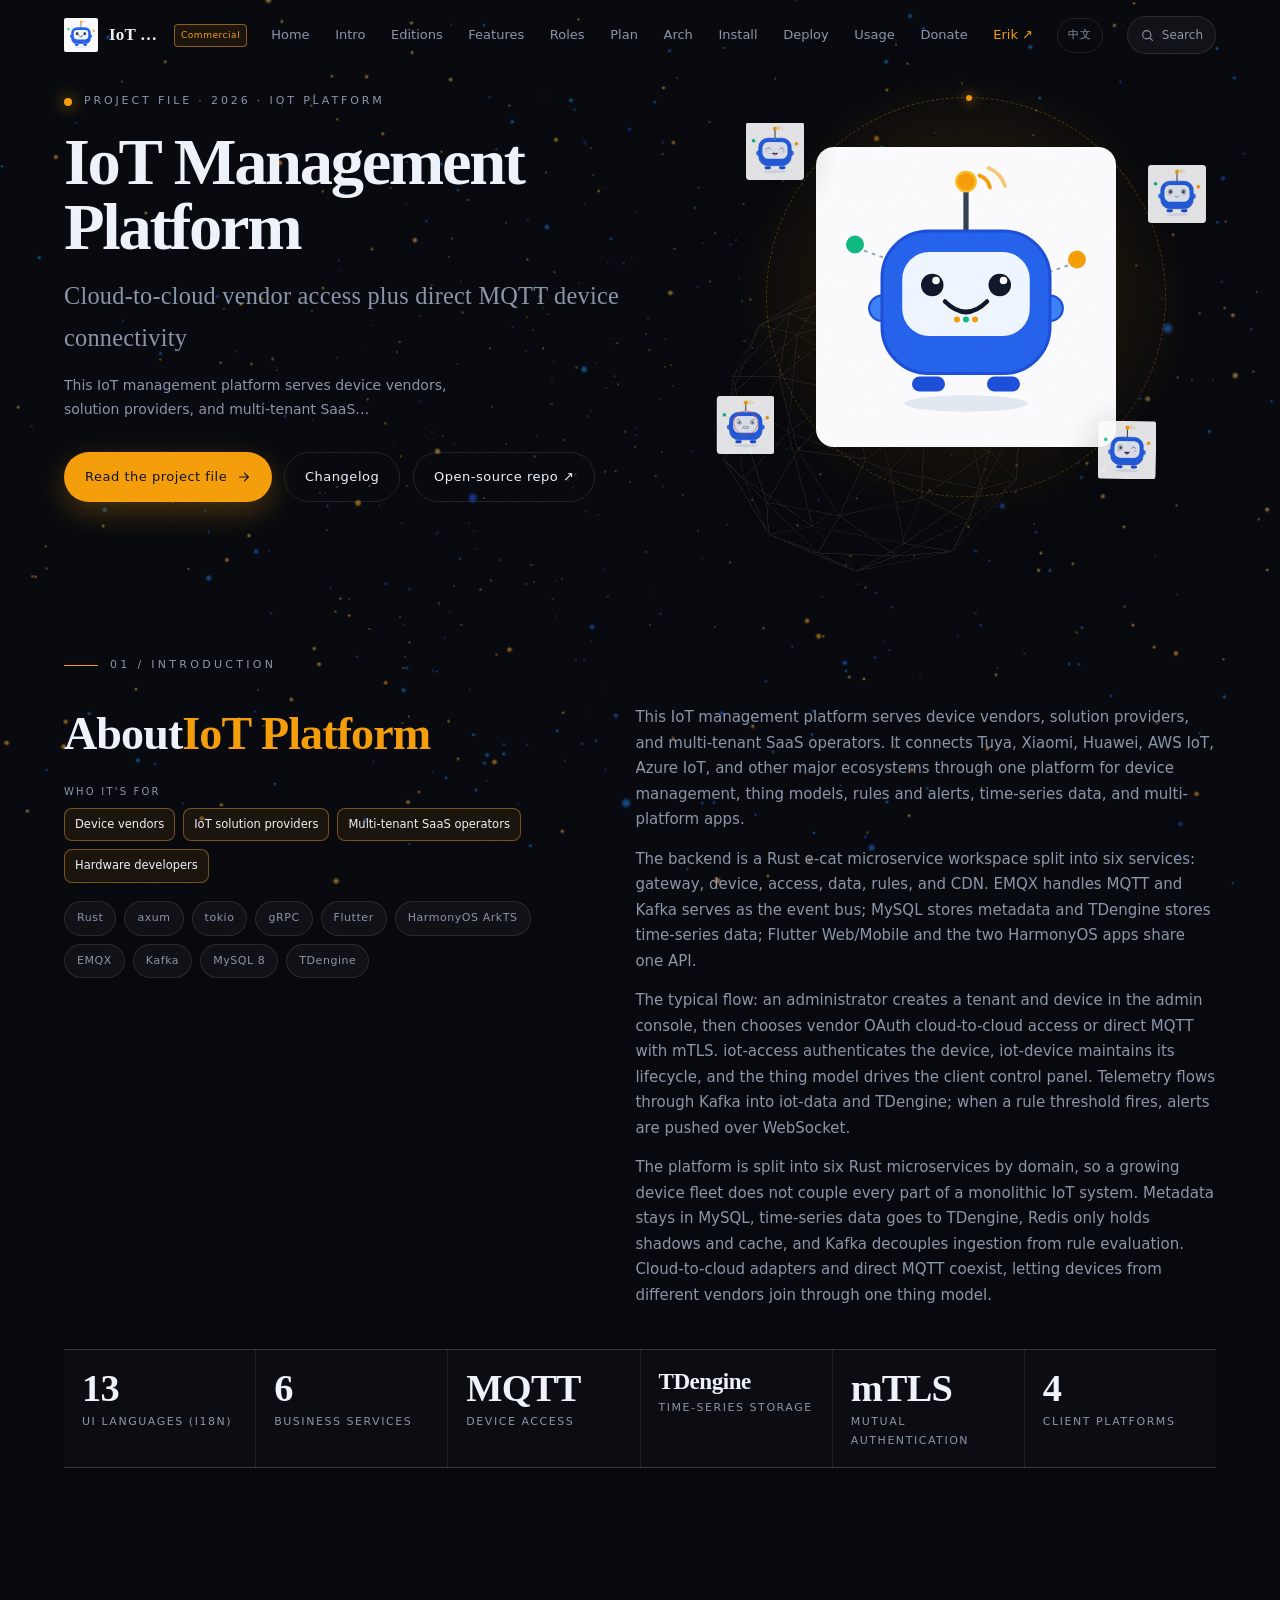
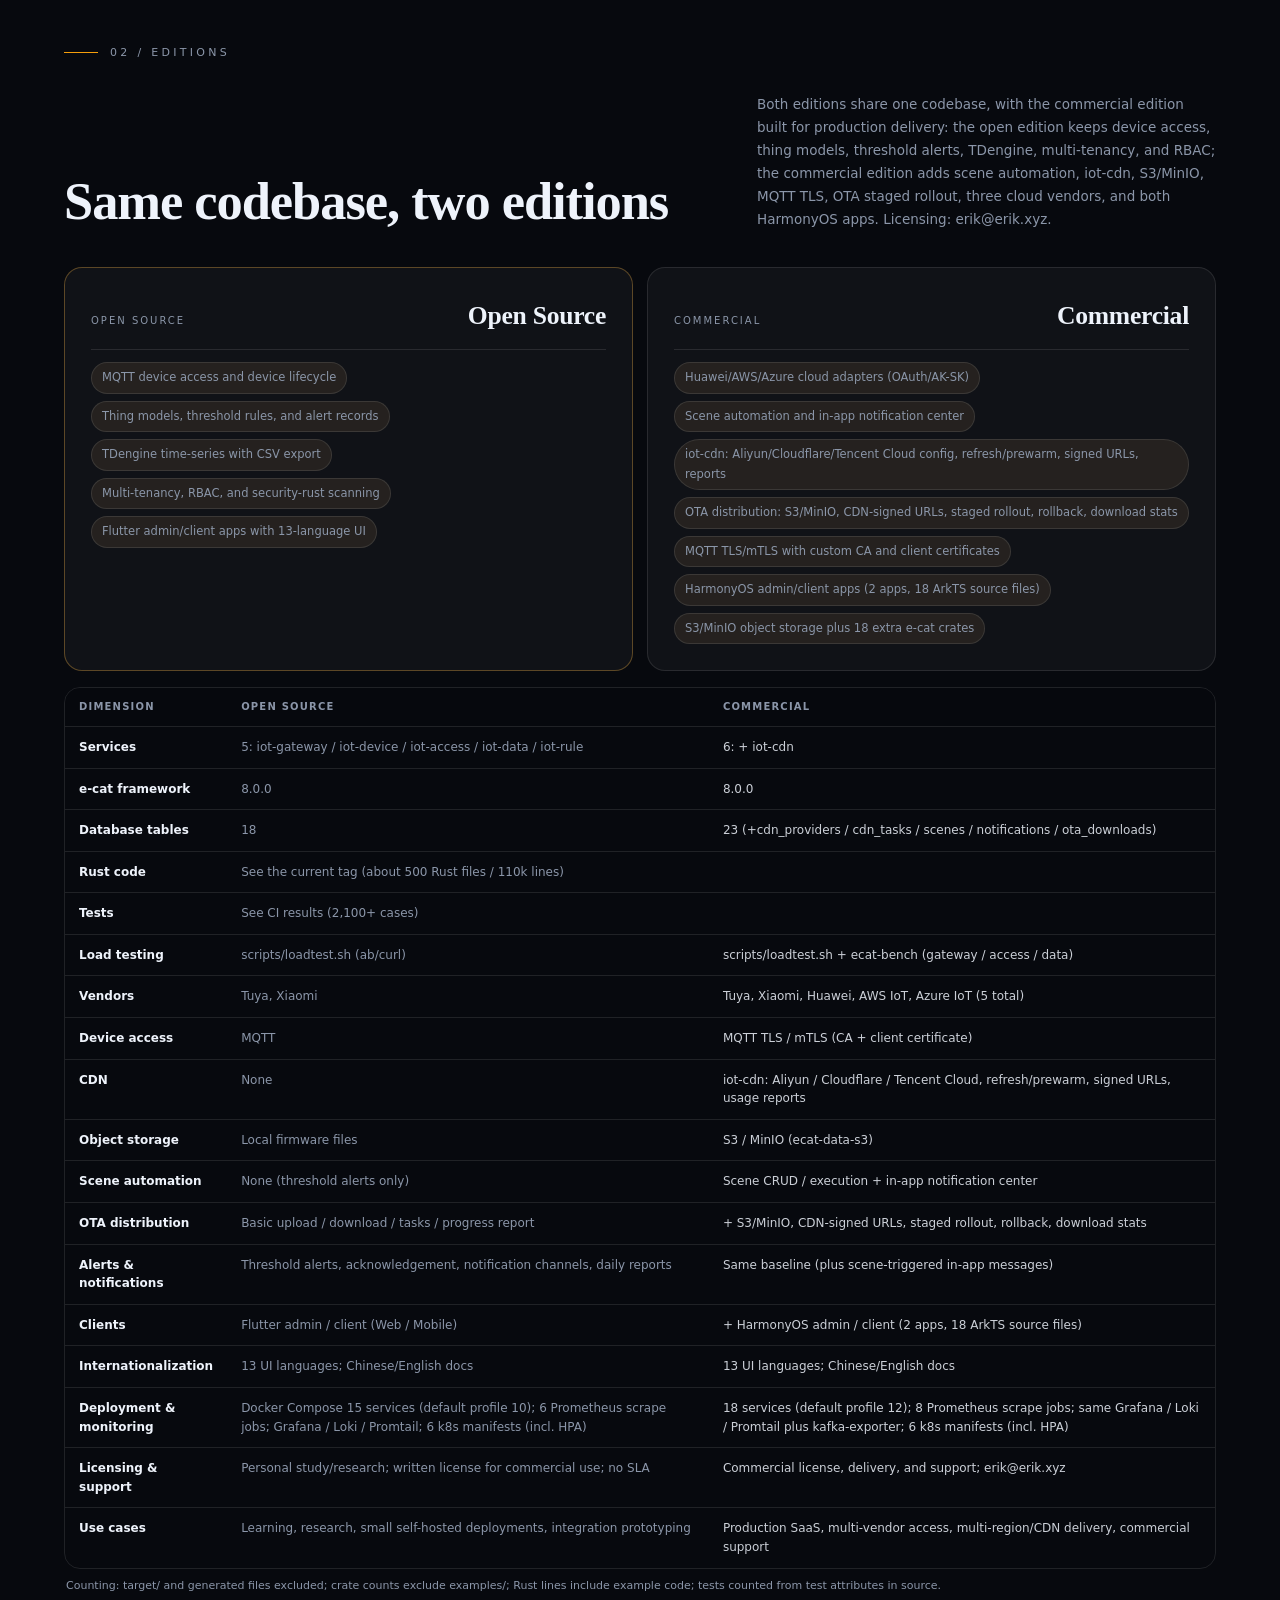
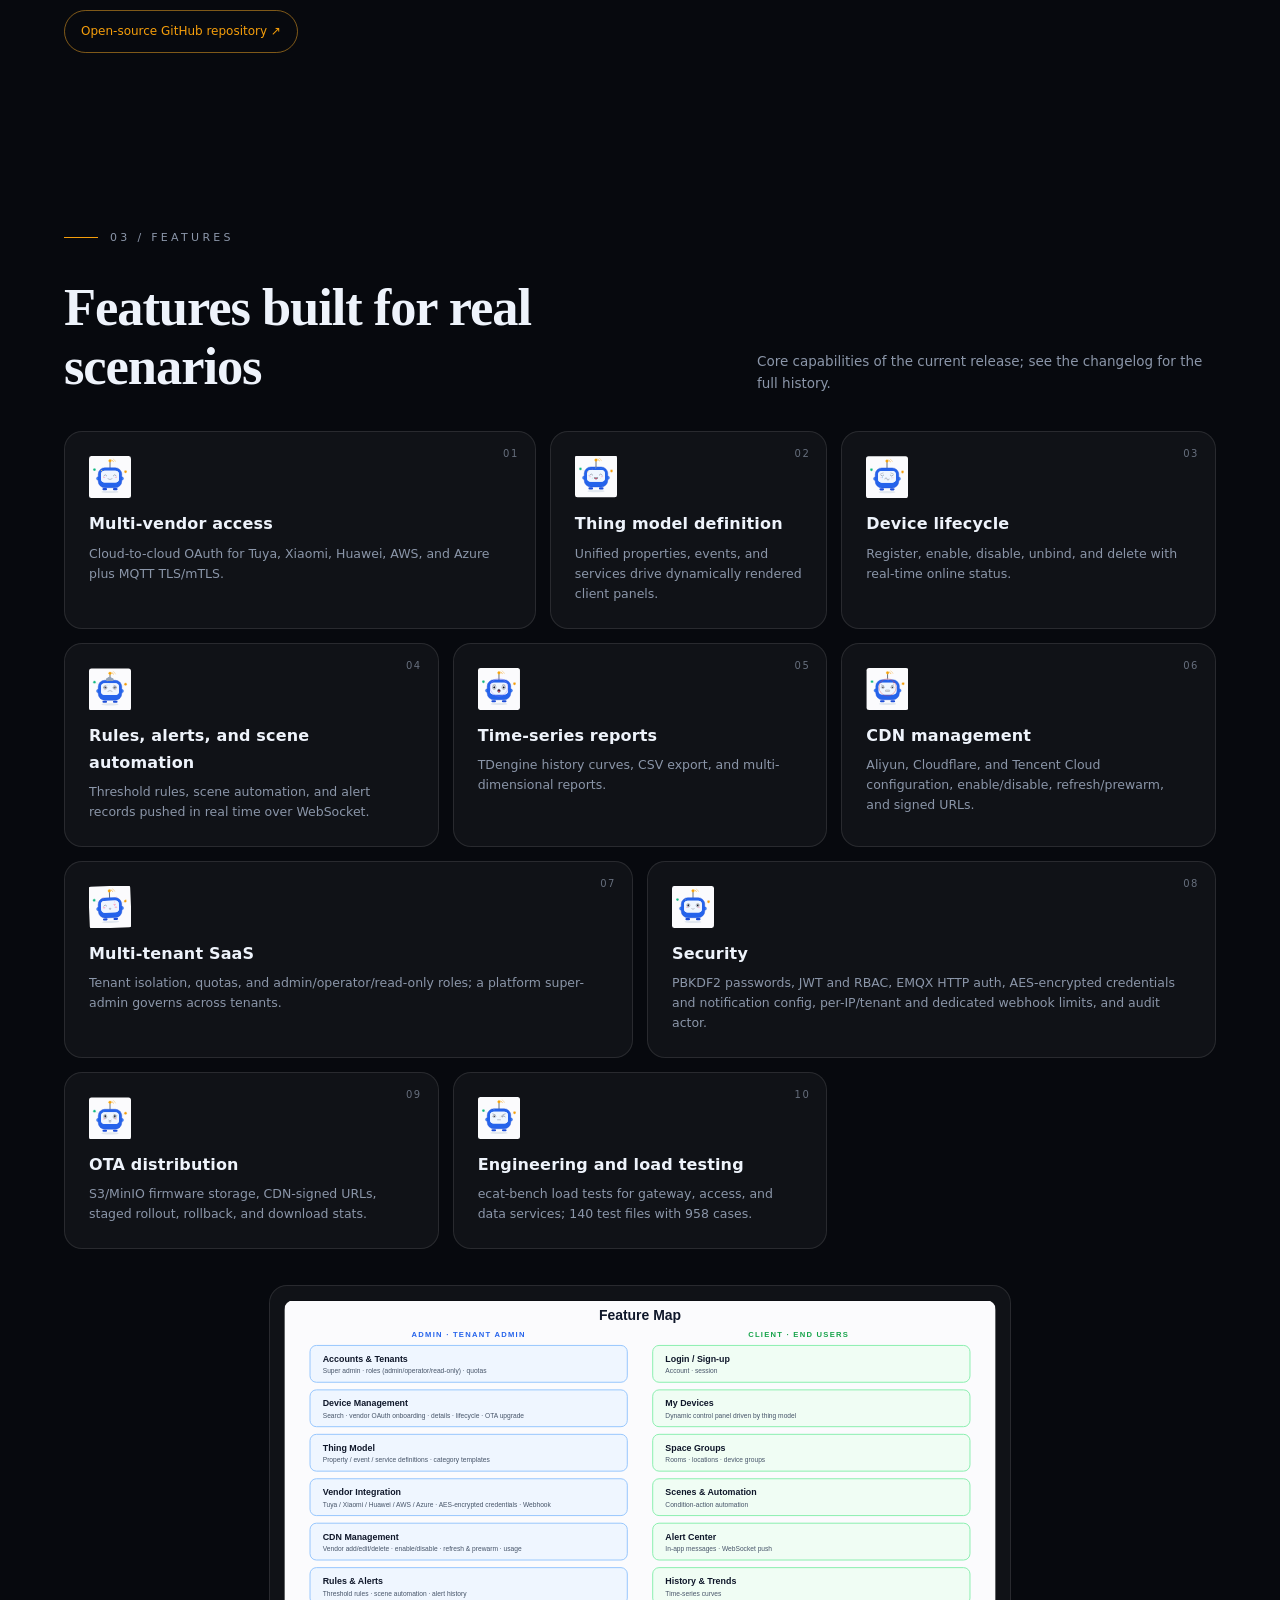
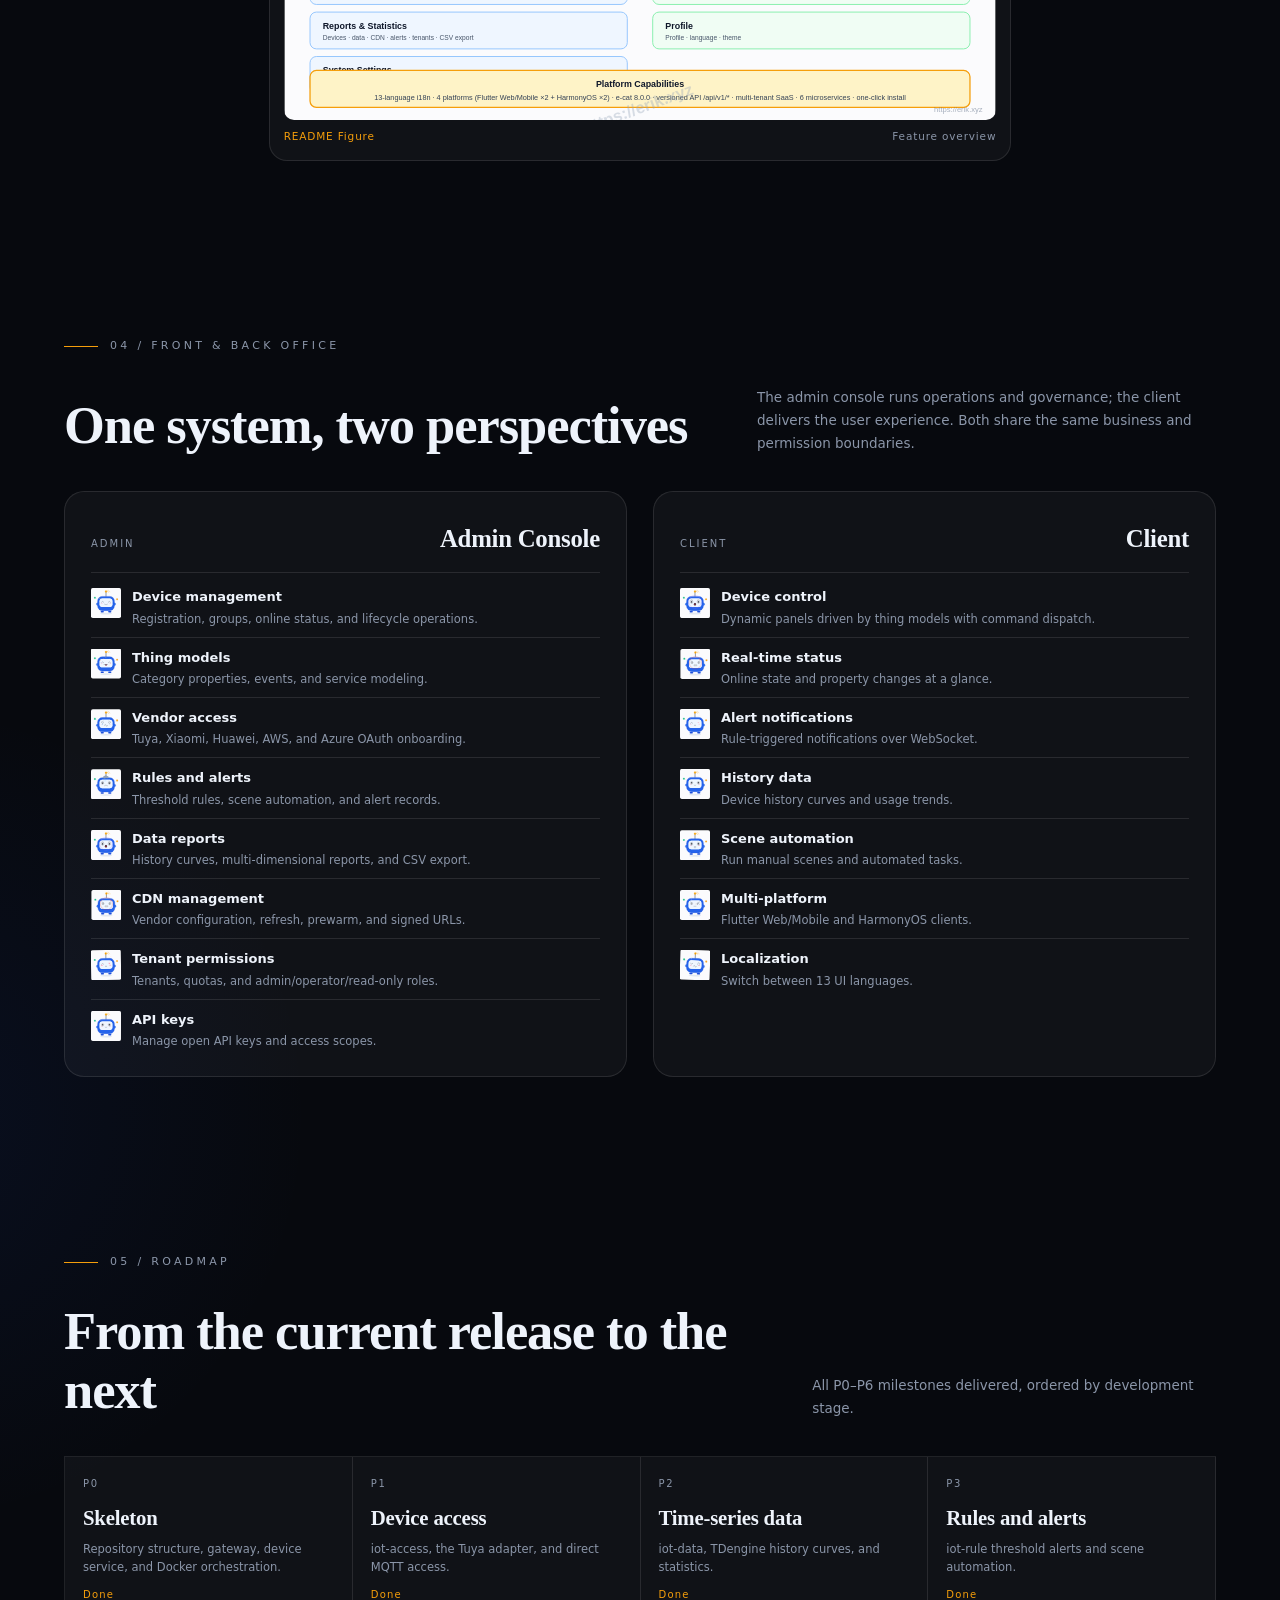
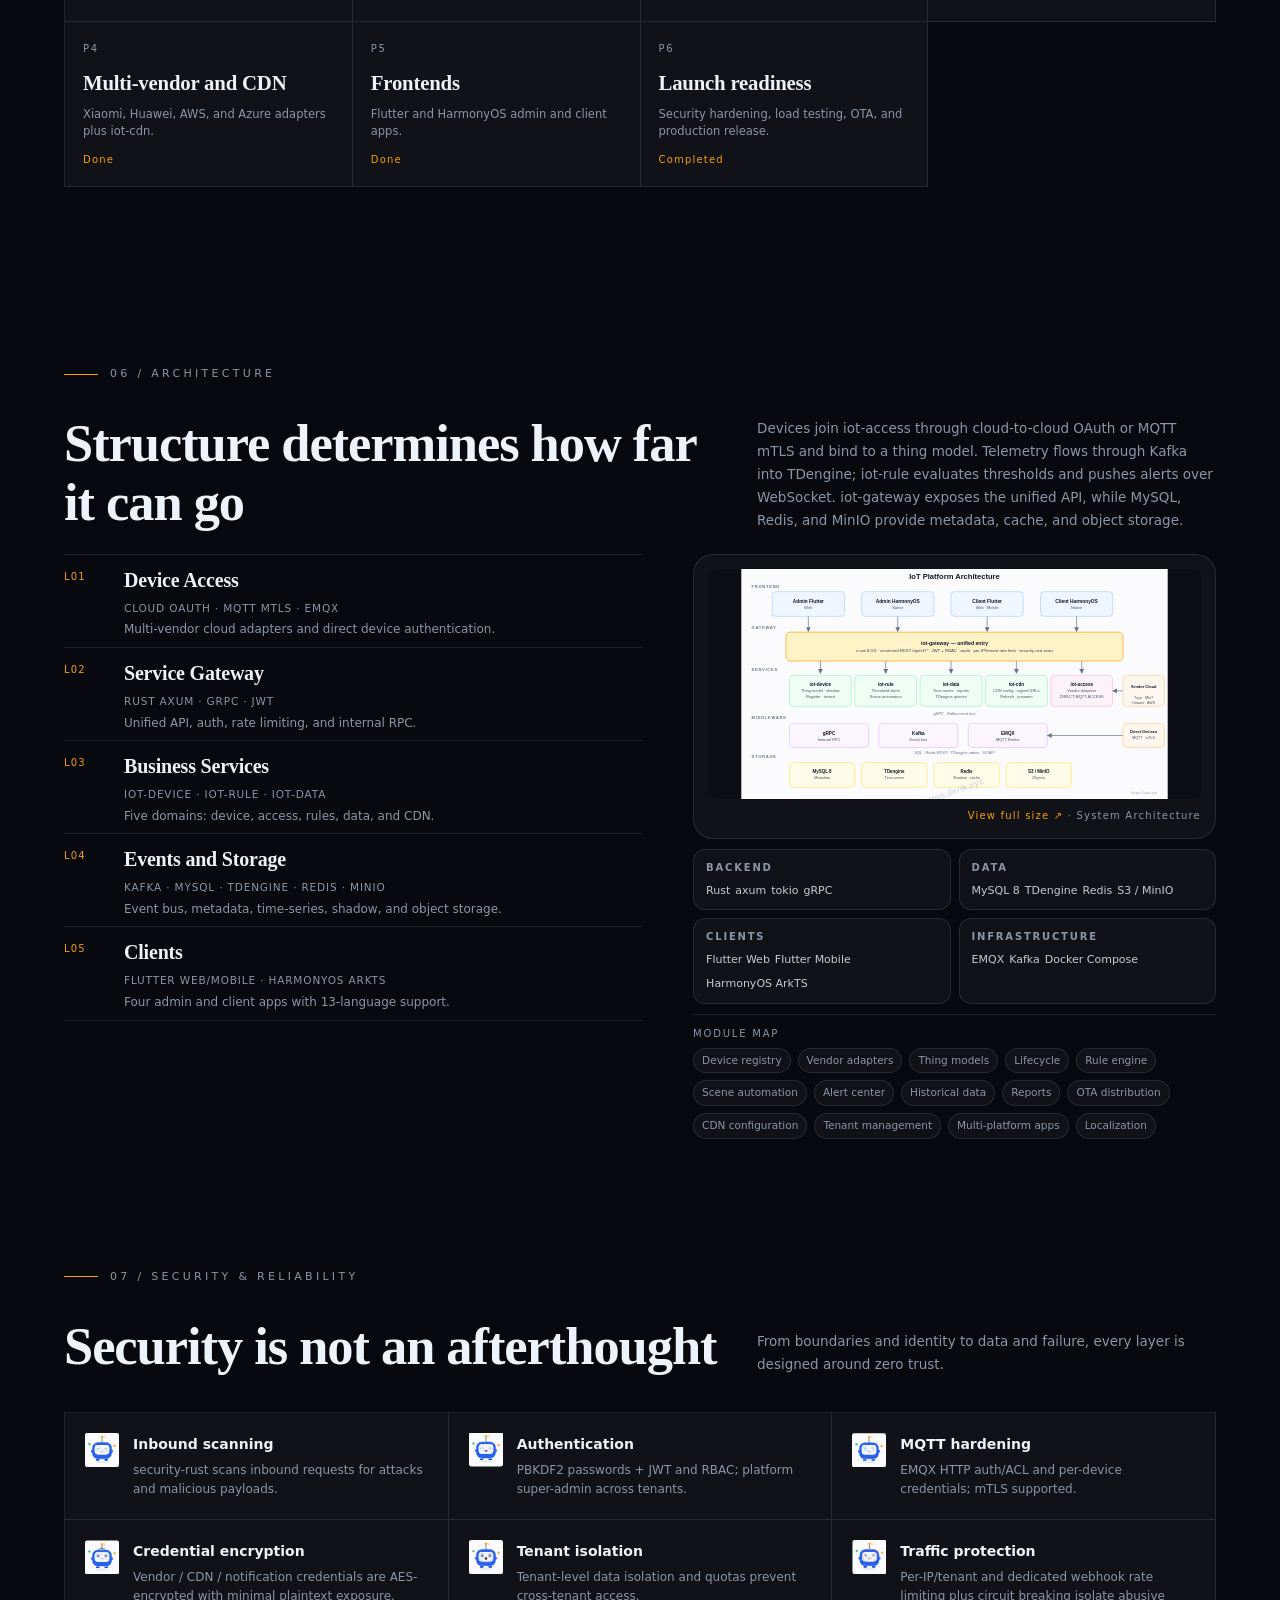
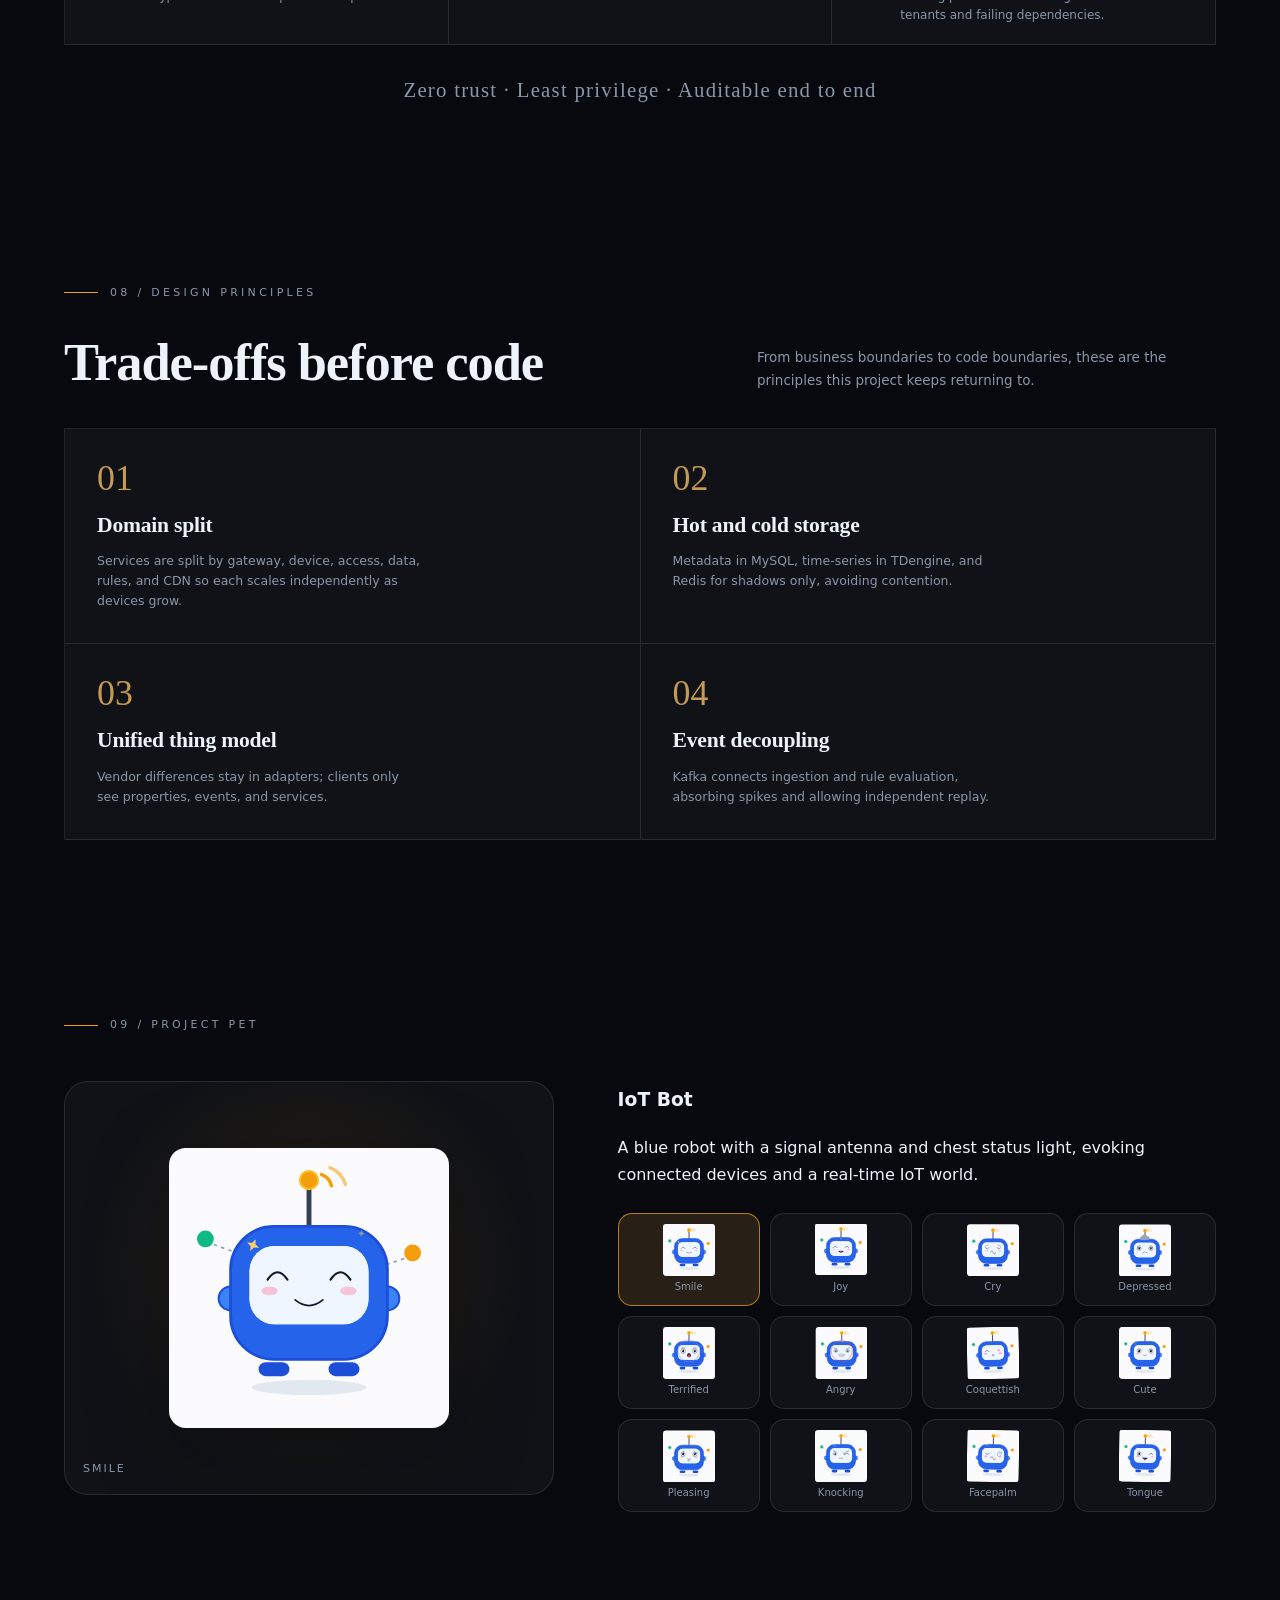
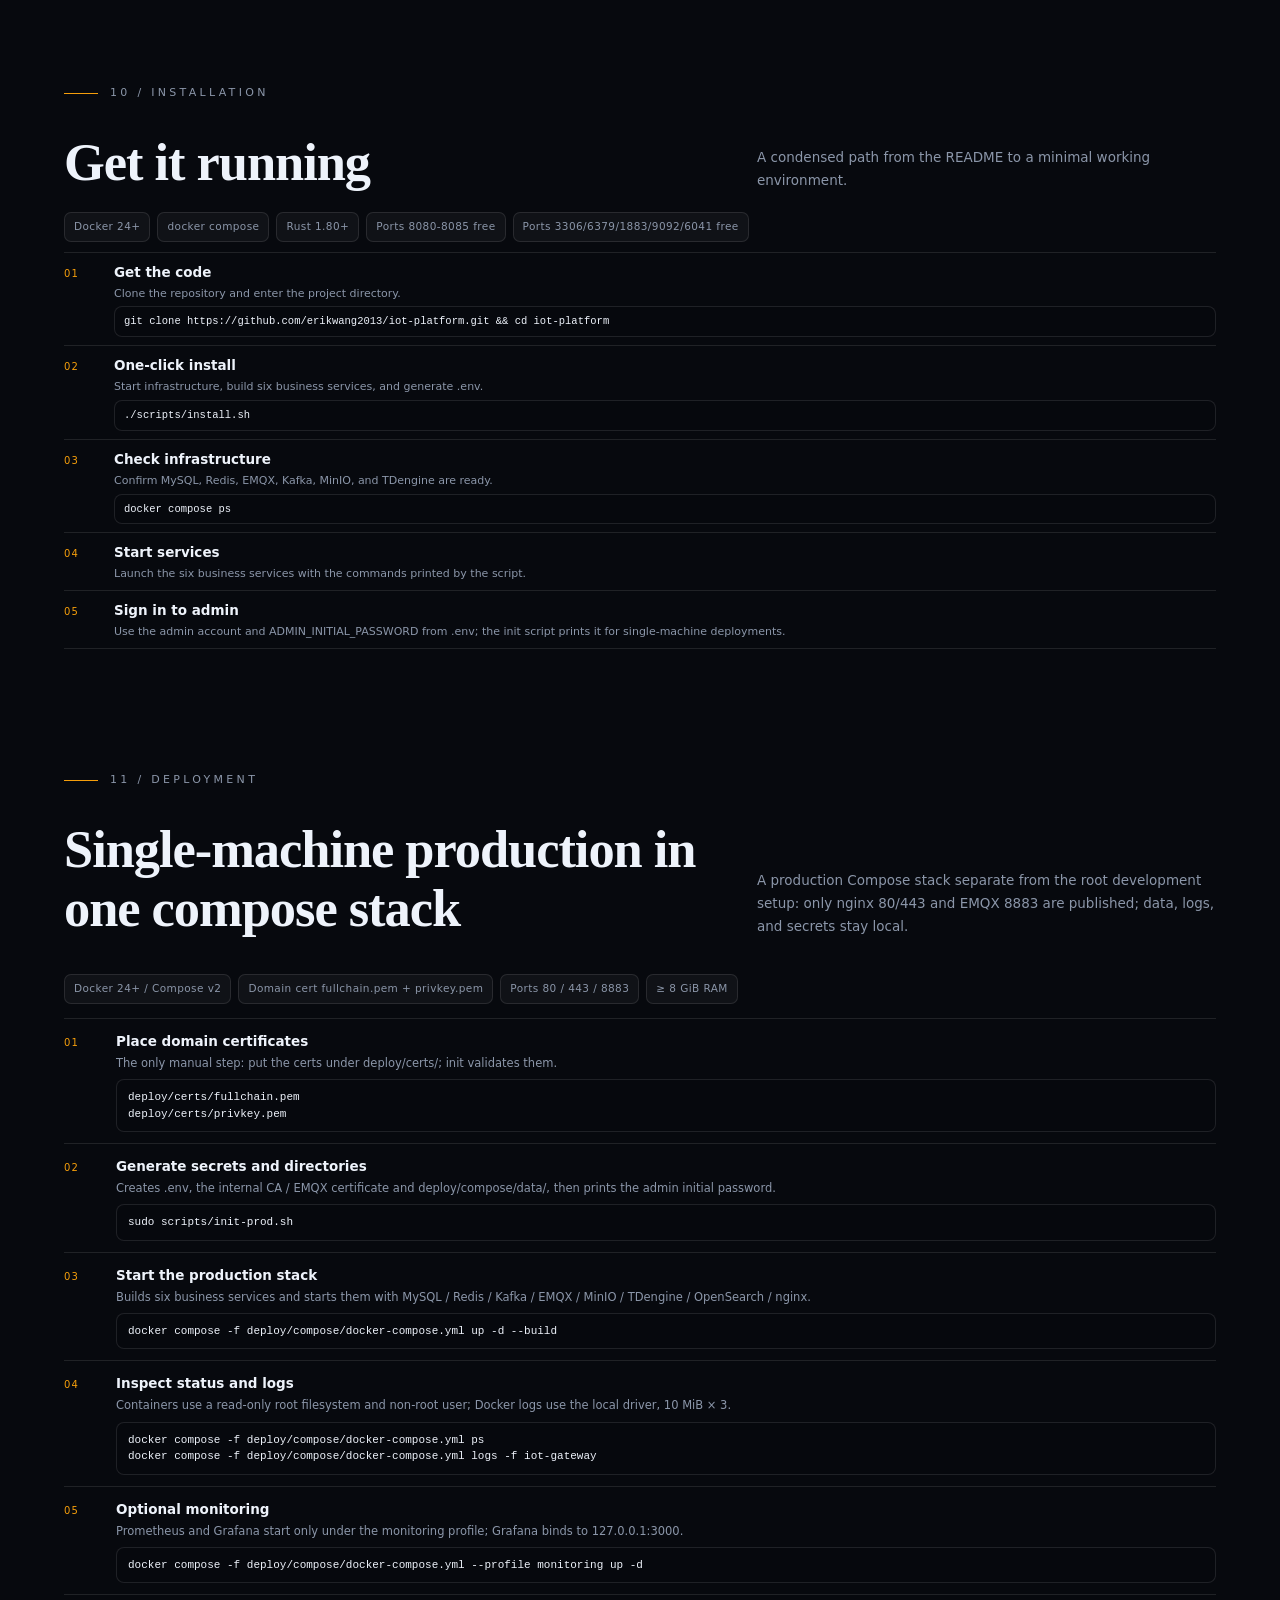
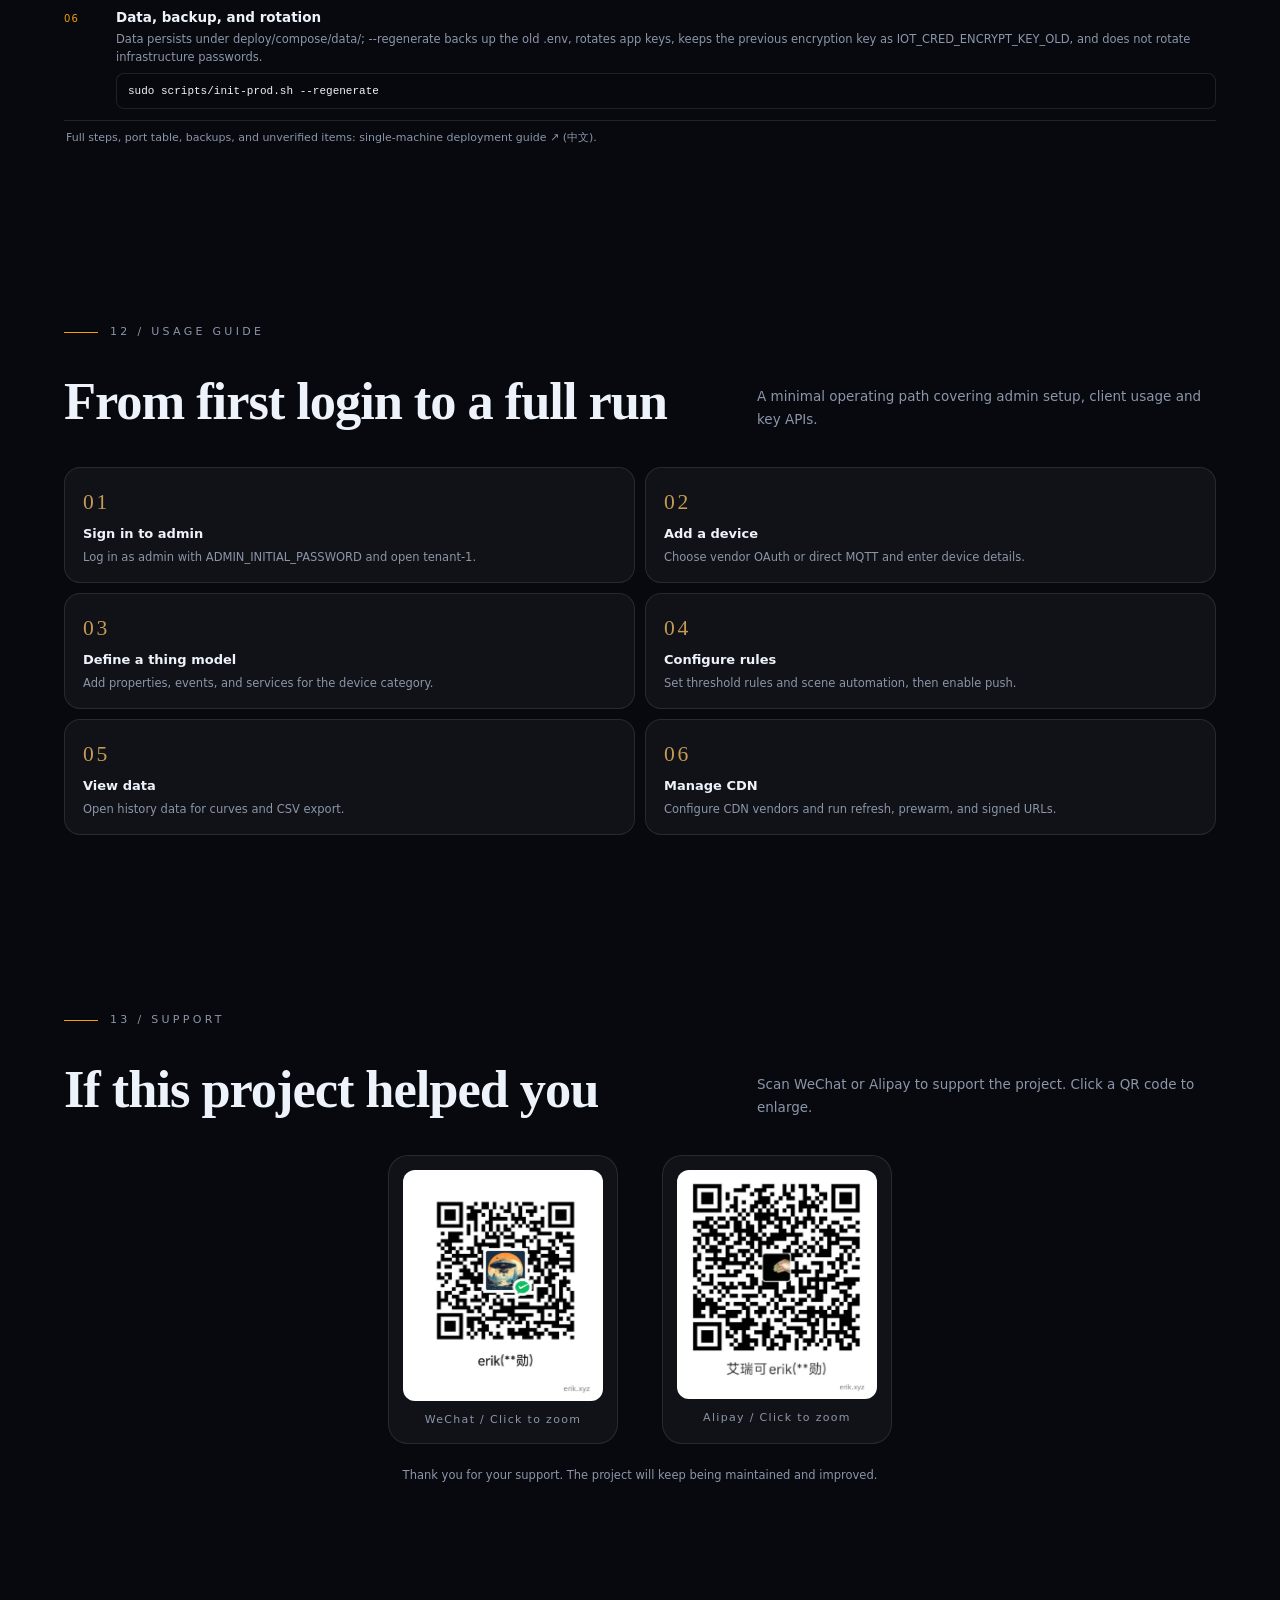
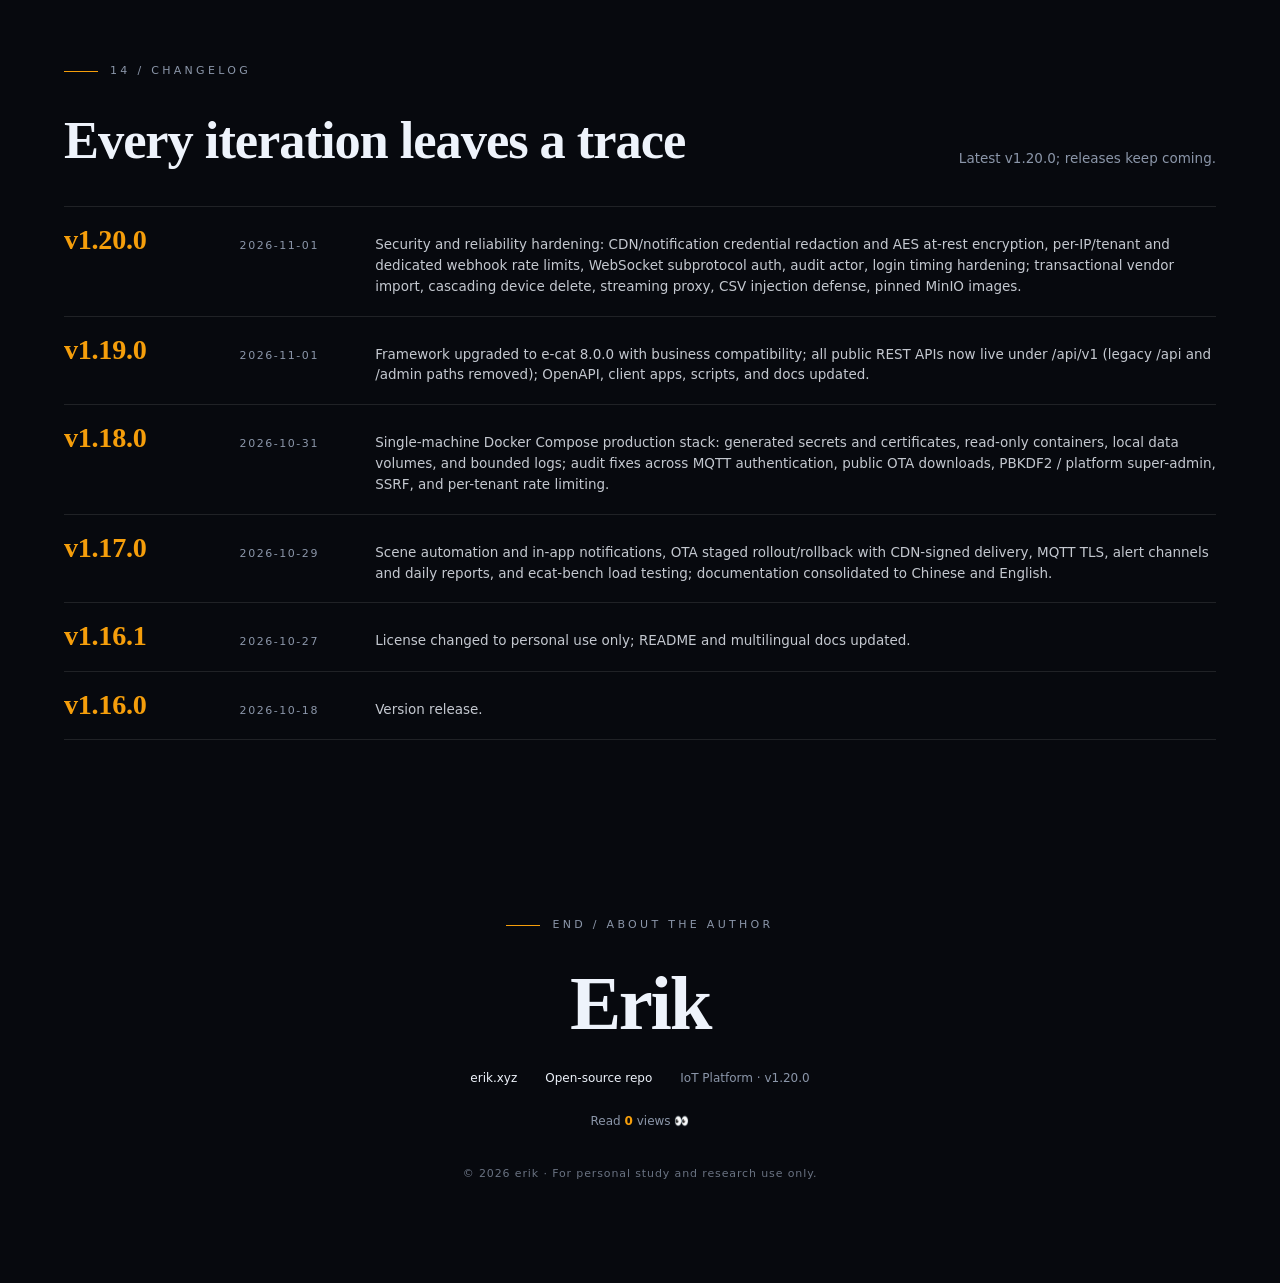
==== commit d62980b8: "fix!: harden security, rate limiting, audit and data consistency - redact/encrypt CDN and notificati" ====
--- a/site/en.html
+++ b/site/en.html
@@ -106,7 +106,7 @@
           <ul class="edition-list"><li>Huawei/AWS/Azure cloud adapters (OAuth/AK-SK)</li><li>Scene automation and in-app notification center</li><li>iot-cdn: Aliyun/Cloudflare/Tencent Cloud config, refresh/prewarm, signed URLs, reports</li><li>OTA distribution: S3/MinIO, CDN-signed URLs, staged rollout, rollback, download stats</li><li>MQTT TLS/mTLS with custom CA and client certificates</li><li>HarmonyOS admin/client apps (2 apps, 18 ArkTS source files)</li><li>S3/MinIO object storage plus 18 extra e-cat crates</li></ul>
         </div>
       </div>
-      <div class="edition-table-wrap" data-reveal><table class="edition-table"><thead><tr><th>Dimension</th><th>Open Source</th><th>Commercial</th></tr></thead><tbody><tr><td>Services</td><td>5: iot-gateway / iot-device / iot-access / iot-data / iot-rule</td><td>6: + iot-cdn</td></tr><tr><td>e-cat crates</td><td>44</td><td>62 (+18)</td></tr><tr><td>Database tables</td><td>18</td><td>23 (+cdn_providers / cdn_tasks / scenes / notifications / ota_downloads)</td></tr><tr><td>Rust code</td><td>168 files / 31,695 lines</td><td>226 files / 44,847 lines</td></tr><tr><td>Tests</td><td>106 test files / 720 cases</td><td>140 test files / 958 cases</td></tr><tr><td>Load testing</td><td>scripts/loadtest.sh (ab/curl)</td><td>scripts/loadtest.sh + ecat-bench (gateway / access / data)</td></tr><tr><td>Vendors</td><td>Tuya, Xiaomi</td><td>Tuya, Xiaomi, Huawei, AWS IoT, Azure IoT (5 total)</td></tr><tr><td>Device access</td><td>MQTT</td><td>MQTT TLS / mTLS (CA + client certificate)</td></tr><tr><td>CDN</td><td>None</td><td>iot-cdn: Aliyun / Cloudflare / Tencent Cloud, refresh/prewarm, signed URLs, usage reports</td></tr><tr><td>Object storage</td><td>Local firmware files</td><td>S3 / MinIO (ecat-data-s3)</td></tr><tr><td>Scene automation</td><td>None (threshold alerts only)</td><td>Scene CRUD / execution + in-app notification center</td></tr><tr><td>OTA distribution</td><td>Basic upload / download / tasks / progress report</td><td>+ S3/MinIO, CDN-signed URLs, staged rollout, rollback, download stats</td></tr><tr><td>Alerts & notifications</td><td>Threshold alerts, acknowledgement, notification channels, daily reports</td><td>Same baseline (plus scene-triggered in-app messages)</td></tr><tr><td>Clients</td><td>Flutter admin / client (Web / Mobile)</td><td>+ HarmonyOS admin / client (2 apps, 18 ArkTS source files)</td></tr><tr><td>Internationalization</td><td>13 UI languages; Chinese/English docs</td><td>13 UI languages; Chinese/English docs</td></tr><tr><td>Deployment & monitoring</td><td>Docker Compose 15 services (default profile 10); 6 Prometheus scrape jobs; Grafana / Loki / Promtail; 6 k8s manifests (incl. HPA)</td><td>18 services (default profile 12); 8 Prometheus scrape jobs; same Grafana / Loki / Promtail plus kafka-exporter; 6 k8s manifests (incl. HPA)</td></tr><tr><td>Licensing & support</td><td>Personal study/research; written license for commercial use; no SLA</td><td>Commercial license, delivery, and support; erik@erik.xyz</td></tr><tr><td>Use cases</td><td>Learning, research, small self-hosted deployments, integration prototyping</td><td>Production SaaS, multi-vendor access, multi-region/CDN delivery, commercial support</td></tr></tbody></table></div>
+      <div class="edition-table-wrap" data-reveal><table class="edition-table"><thead><tr><th>Dimension</th><th>Open Source</th><th>Commercial</th></tr></thead><tbody><tr><td>Services</td><td>5: iot-gateway / iot-device / iot-access / iot-data / iot-rule</td><td>6: + iot-cdn</td></tr><tr><td>e-cat framework</td><td>8.0.0</td><td>8.0.0</td></tr><tr><td>Database tables</td><td>18</td><td>23 (+cdn_providers / cdn_tasks / scenes / notifications / ota_downloads)</td></tr><tr><td>Rust code</td><td colspan="2">See the current tag (about 500 Rust files / 110k lines)</td></tr><tr><td>Tests</td><td colspan="2">See CI results (2,100+ cases)</td></tr><tr><td>Load testing</td><td>scripts/loadtest.sh (ab/curl)</td><td>scripts/loadtest.sh + ecat-bench (gateway / access / data)</td></tr><tr><td>Vendors</td><td>Tuya, Xiaomi</td><td>Tuya, Xiaomi, Huawei, AWS IoT, Azure IoT (5 total)</td></tr><tr><td>Device access</td><td>MQTT</td><td>MQTT TLS / mTLS (CA + client certificate)</td></tr><tr><td>CDN</td><td>None</td><td>iot-cdn: Aliyun / Cloudflare / Tencent Cloud, refresh/prewarm, signed URLs, usage reports</td></tr><tr><td>Object storage</td><td>Local firmware files</td><td>S3 / MinIO (ecat-data-s3)</td></tr><tr><td>Scene automation</td><td>None (threshold alerts only)</td><td>Scene CRUD / execution + in-app notification center</td></tr><tr><td>OTA distribution</td><td>Basic upload / download / tasks / progress report</td><td>+ S3/MinIO, CDN-signed URLs, staged rollout, rollback, download stats</td></tr><tr><td>Alerts & notifications</td><td>Threshold alerts, acknowledgement, notification channels, daily reports</td><td>Same baseline (plus scene-triggered in-app messages)</td></tr><tr><td>Clients</td><td>Flutter admin / client (Web / Mobile)</td><td>+ HarmonyOS admin / client (2 apps, 18 ArkTS source files)</td></tr><tr><td>Internationalization</td><td>13 UI languages; Chinese/English docs</td><td>13 UI languages; Chinese/English docs</td></tr><tr><td>Deployment & monitoring</td><td>Docker Compose 15 services (default profile 10); 6 Prometheus scrape jobs; Grafana / Loki / Promtail; 6 k8s manifests (incl. HPA)</td><td>18 services (default profile 12); 8 Prometheus scrape jobs; same Grafana / Loki / Promtail plus kafka-exporter; 6 k8s manifests (incl. HPA)</td></tr><tr><td>Licensing & support</td><td>Personal study/research; written license for commercial use; no SLA</td><td>Commercial license, delivery, and support; erik@erik.xyz</td></tr><tr><td>Use cases</td><td>Learning, research, small self-hosted deployments, integration prototyping</td><td>Production SaaS, multi-vendor access, multi-region/CDN delivery, commercial support</td></tr></tbody></table></div>
       <p class="edition-note">Counting: target/ and generated files excluded; crate counts exclude examples/; Rust lines include example code; tests counted from test attributes in source.</p>
       <a class="edition-repo" href="https://github.com/erikwang2013/iot-platform" target="_blank" rel="noopener">Open-source GitHub repository ↗</a>
     </div>
@@ -119,7 +119,7 @@
         <h2>Features built for real scenarios</h2>
         <p>Core capabilities of the current release; see the changelog for the full history.</p>
       </div>
-      <div class="features"><article class="feature" data-reveal style="transition-delay:0ms"><span class="idx">01</span><img src="assets/pet/expressions/smile.svg" alt="Smile" width="42" height="42" loading="lazy"><b>Multi-vendor access</b><p>Cloud-to-cloud OAuth for Tuya, Xiaomi, Huawei, AWS, and Azure plus MQTT TLS/mTLS.</p></article><article class="feature" data-reveal style="transition-delay:35ms"><span class="idx">02</span><img src="assets/pet/expressions/joy.svg" alt="Joy" width="42" height="42" loading="lazy"><b>Thing model definition</b><p>Unified properties, events, and services drive dynamically rendered client panels.</p></article><article class="feature" data-reveal style="transition-delay:70ms"><span class="idx">03</span><img src="assets/pet/expressions/cry.svg" alt="Cry" width="42" height="42" loading="lazy"><b>Device lifecycle</b><p>Register, enable, disable, unbind, and delete with real-time online status.</p></article><article class="feature" data-reveal style="transition-delay:105ms"><span class="idx">04</span><img src="assets/pet/expressions/depressed.svg" alt="Depressed" width="42" height="42" loading="lazy"><b>Rules, alerts, and scene automation</b><p>Threshold rules, scene automation, and alert records pushed in real time over WebSocket.</p></article><article class="feature" data-reveal style="transition-delay:140ms"><span class="idx">05</span><img src="assets/pet/expressions/terrified.svg" alt="Terrified" width="42" height="42" loading="lazy"><b>Time-series reports</b><p>TDengine history curves, CSV export, and multi-dimensional reports.</p></article><article class="feature" data-reveal style="transition-delay:175ms"><span class="idx">06</span><img src="assets/pet/expressions/angry.svg" alt="Angry" width="42" height="42" loading="lazy"><b>CDN management</b><p>Aliyun, Cloudflare, and Tencent Cloud configuration, enable/disable, refresh/prewarm, and signed URLs.</p></article><article class="feature" data-reveal style="transition-delay:210ms"><span class="idx">07</span><img src="assets/pet/expressions/coquettish.svg" alt="Coquettish" width="42" height="42" loading="lazy"><b>Multi-tenant SaaS</b><p>Tenant isolation, quotas, and admin/operator/read-only roles; a platform super-admin governs across tenants.</p></article><article class="feature" data-reveal style="transition-delay:245ms"><span class="idx">08</span><img src="assets/pet/expressions/cute.svg" alt="Cute" width="42" height="42" loading="lazy"><b>Security</b><p>PBKDF2 passwords, JWT and RBAC, EMQX HTTP auth, AES-encrypted credentials, rate limiting, and circuit breaking.</p></article><article class="feature" data-reveal style="transition-delay:280ms"><span class="idx">09</span><img src="assets/pet/expressions/pleasing.svg" alt="Pleasing" width="42" height="42" loading="lazy"><b>OTA distribution</b><p>S3/MinIO firmware storage, CDN-signed URLs, staged rollout, rollback, and download stats.</p></article><article class="feature" data-reveal style="transition-delay:315ms"><span class="idx">10</span><img src="assets/pet/expressions/knocking.svg" alt="Knocking" width="42" height="42" loading="lazy"><b>Engineering and load testing</b><p>ecat-bench load tests for gateway, access, and data services; 140 test files with 958 cases.</p></article></div>
+      <div class="features"><article class="feature" data-reveal style="transition-delay:0ms"><span class="idx">01</span><img src="assets/pet/expressions/smile.svg" alt="Smile" width="42" height="42" loading="lazy"><b>Multi-vendor access</b><p>Cloud-to-cloud OAuth for Tuya, Xiaomi, Huawei, AWS, and Azure plus MQTT TLS/mTLS.</p></article><article class="feature" data-reveal style="transition-delay:35ms"><span class="idx">02</span><img src="assets/pet/expressions/joy.svg" alt="Joy" width="42" height="42" loading="lazy"><b>Thing model definition</b><p>Unified properties, events, and services drive dynamically rendered client panels.</p></article><article class="feature" data-reveal style="transition-delay:70ms"><span class="idx">03</span><img src="assets/pet/expressions/cry.svg" alt="Cry" width="42" height="42" loading="lazy"><b>Device lifecycle</b><p>Register, enable, disable, unbind, and delete with real-time online status.</p></article><article class="feature" data-reveal style="transition-delay:105ms"><span class="idx">04</span><img src="assets/pet/expressions/depressed.svg" alt="Depressed" width="42" height="42" loading="lazy"><b>Rules, alerts, and scene automation</b><p>Threshold rules, scene automation, and alert records pushed in real time over WebSocket.</p></article><article class="feature" data-reveal style="transition-delay:140ms"><span class="idx">05</span><img src="assets/pet/expressions/terrified.svg" alt="Terrified" width="42" height="42" loading="lazy"><b>Time-series reports</b><p>TDengine history curves, CSV export, and multi-dimensional reports.</p></article><article class="feature" data-reveal style="transition-delay:175ms"><span class="idx">06</span><img src="assets/pet/expressions/angry.svg" alt="Angry" width="42" height="42" loading="lazy"><b>CDN management</b><p>Aliyun, Cloudflare, and Tencent Cloud configuration, enable/disable, refresh/prewarm, and signed URLs.</p></article><article class="feature" data-reveal style="transition-delay:210ms"><span class="idx">07</span><img src="assets/pet/expressions/coquettish.svg" alt="Coquettish" width="42" height="42" loading="lazy"><b>Multi-tenant SaaS</b><p>Tenant isolation, quotas, and admin/operator/read-only roles; a platform super-admin governs across tenants.</p></article><article class="feature" data-reveal style="transition-delay:245ms"><span class="idx">08</span><img src="assets/pet/expressions/cute.svg" alt="Cute" width="42" height="42" loading="lazy"><b>Security</b><p>PBKDF2 passwords, JWT and RBAC, EMQX HTTP auth, AES-encrypted credentials and notification config, per-IP/tenant and dedicated webhook limits, and audit actor.</p></article><article class="feature" data-reveal style="transition-delay:280ms"><span class="idx">09</span><img src="assets/pet/expressions/pleasing.svg" alt="Pleasing" width="42" height="42" loading="lazy"><b>OTA distribution</b><p>S3/MinIO firmware storage, CDN-signed URLs, staged rollout, rollback, and download stats.</p></article><article class="feature" data-reveal style="transition-delay:315ms"><span class="idx">10</span><img src="assets/pet/expressions/knocking.svg" alt="Knocking" width="42" height="42" loading="lazy"><b>Engineering and load testing</b><p>ecat-bench load tests for gateway, access, and data services; 140 test files with 958 cases.</p></article></div>
       <p class="features-note">← Swipe to explore →</p>
       <figure class="content-figure" data-reveal><img src="assets/img/en/readme-feature.svg" width="1120" height="660" alt="Feature overview" loading="lazy"><figcaption><span>README Figure</span>Feature overview</figcaption></figure>
     </div>
@@ -175,7 +175,7 @@
         <h2>Security is not an afterthought</h2>
         <p>From boundaries and identity to data and failure, every layer is designed around zero trust.</p>
       </div>
-      <div class="security-grid" data-reveal><article class="security-card"><img src="assets/pet/expressions/smile.svg" alt="" width="34" height="34" loading="lazy"><div><b>Inbound scanning</b><p>security-rust scans inbound requests for attacks and malicious payloads.</p></div></article><article class="security-card"><img src="assets/pet/expressions/joy.svg" alt="" width="34" height="34" loading="lazy"><div><b>Authentication</b><p>PBKDF2 passwords + JWT and RBAC; platform super-admin across tenants.</p></div></article><article class="security-card"><img src="assets/pet/expressions/cry.svg" alt="" width="34" height="34" loading="lazy"><div><b>MQTT hardening</b><p>EMQX HTTP auth/ACL and per-device credentials; mTLS supported.</p></div></article><article class="security-card"><img src="assets/pet/expressions/depressed.svg" alt="" width="34" height="34" loading="lazy"><div><b>Credential encryption</b><p>Vendor credentials are AES-encrypted with minimal plaintext exposure.</p></div></article><article class="security-card"><img src="assets/pet/expressions/terrified.svg" alt="" width="34" height="34" loading="lazy"><div><b>Tenant isolation</b><p>Tenant-level data isolation and quotas prevent cross-tenant access.</p></div></article><article class="security-card"><img src="assets/pet/expressions/angry.svg" alt="" width="34" height="34" loading="lazy"><div><b>Traffic protection</b><p>Gateway rate limiting and circuit breaking isolate abusive tenants and failing dependencies.</p></div></article></div>
+      <div class="security-grid" data-reveal><article class="security-card"><img src="assets/pet/expressions/smile.svg" alt="" width="34" height="34" loading="lazy"><div><b>Inbound scanning</b><p>security-rust scans inbound requests for attacks and malicious payloads.</p></div></article><article class="security-card"><img src="assets/pet/expressions/joy.svg" alt="" width="34" height="34" loading="lazy"><div><b>Authentication</b><p>PBKDF2 passwords + JWT and RBAC; platform super-admin across tenants.</p></div></article><article class="security-card"><img src="assets/pet/expressions/cry.svg" alt="" width="34" height="34" loading="lazy"><div><b>MQTT hardening</b><p>EMQX HTTP auth/ACL and per-device credentials; mTLS supported.</p></div></article><article class="security-card"><img src="assets/pet/expressions/depressed.svg" alt="" width="34" height="34" loading="lazy"><div><b>Credential encryption</b><p>Vendor / CDN / notification credentials are AES-encrypted with minimal plaintext exposure.</p></div></article><article class="security-card"><img src="assets/pet/expressions/terrified.svg" alt="" width="34" height="34" loading="lazy"><div><b>Tenant isolation</b><p>Tenant-level data isolation and quotas prevent cross-tenant access.</p></div></article><article class="security-card"><img src="assets/pet/expressions/angry.svg" alt="" width="34" height="34" loading="lazy"><div><b>Traffic protection</b><p>Per-IP/tenant and dedicated webhook rate limiting plus circuit breaking isolate abusive tenants and failing dependencies.</p></div></article></div>
       <p class="security-quote" data-reveal>Zero trust · Least privilege · Auditable end to end</p>
     </div>
   </section>
@@ -263,9 +263,9 @@
       <div class="section-label">14 / Changelog</div>
       <div class="section-head" data-reveal>
         <h2>Every iteration leaves a trace</h2>
-        <p>Latest v1.19.0; releases keep coming.</p>
-      </div>
-      <div class="timeline" data-reveal><div class="tl-item"><b>v1.19.0</b><time>2026-11-01</time><p>Framework upgraded to e-cat 8.0.0 with business compatibility; all public REST APIs now live under /api/v1 (legacy /api and /admin paths removed); OpenAPI, client apps, scripts, and docs updated.</p></div><div class="tl-item"><b>v1.18.0</b><time>2026-10-31</time><p>Single-machine Docker Compose production stack: generated secrets and certificates, read-only containers, local data volumes, and bounded logs; audit fixes across MQTT authentication, public OTA downloads, PBKDF2 / platform super-admin, SSRF, and per-tenant rate limiting.</p></div><div class="tl-item"><b>v1.17.0</b><time>2026-10-29</time><p>Scene automation and in-app notifications, OTA staged rollout/rollback with CDN-signed delivery, MQTT TLS, alert channels and daily reports, and ecat-bench load testing; documentation consolidated to Chinese and English.</p></div><div class="tl-item"><b>v1.16.1</b><time>2026-10-27</time><p>License changed to personal use only; README and multilingual docs updated.</p></div><div class="tl-item"><b>v1.16.0</b><time>2026-10-18</time><p>Version release.</p></div><div class="tl-item"><b>v1.15.0</b><time>2026-09-04</time><p>Version release.</p></div><div class="tl-item"><b>v1.14.0</b><time>2026-09-04</time><p>Version release.</p></div><div class="tl-item"><b>v1.13.0</b><time>2026-09-01</time><p>Version release.</p></div><div class="tl-item"><b>v1.12.0</b><time>2026-08-31</time><p>Version release.</p></div><div class="tl-item"><b>v1.11.0</b><time>2026-08-31</time><p>Version release.</p></div><div class="tl-item"><b>v1.10.0</b><time>2026-08-31</time><p>Version release.</p></div></div>
+        <p>Latest v1.20.0; releases keep coming.</p>
+      </div>
+      <div class="timeline" data-reveal><div class="tl-item"><b>v1.20.0</b><time>2026-11-01</time><p>Security and reliability hardening: CDN/notification credential redaction and AES at-rest encryption, per-IP/tenant and dedicated webhook rate limits, WebSocket subprotocol auth, audit actor, login timing hardening; transactional vendor import, cascading device delete, streaming proxy, CSV injection defense, pinned MinIO images.</p></div><div class="tl-item"><b>v1.19.0</b><time>2026-11-01</time><p>Framework upgraded to e-cat 8.0.0 with business compatibility; all public REST APIs now live under /api/v1 (legacy /api and /admin paths removed); OpenAPI, client apps, scripts, and docs updated.</p></div><div class="tl-item"><b>v1.18.0</b><time>2026-10-31</time><p>Single-machine Docker Compose production stack: generated secrets and certificates, read-only containers, local data volumes, and bounded logs; audit fixes across MQTT authentication, public OTA downloads, PBKDF2 / platform super-admin, SSRF, and per-tenant rate limiting.</p></div><div class="tl-item"><b>v1.17.0</b><time>2026-10-29</time><p>Scene automation and in-app notifications, OTA staged rollout/rollback with CDN-signed delivery, MQTT TLS, alert channels and daily reports, and ecat-bench load testing; documentation consolidated to Chinese and English.</p></div><div class="tl-item"><b>v1.16.1</b><time>2026-10-27</time><p>License changed to personal use only; README and multilingual docs updated.</p></div><div class="tl-item"><b>v1.16.0</b><time>2026-10-18</time><p>Version release.</p></div><div class="tl-item"><b>v1.15.0</b><time>2026-09-04</time><p>Version release.</p></div><div class="tl-item"><b>v1.14.0</b><time>2026-09-04</time><p>Version release.</p></div><div class="tl-item"><b>v1.13.0</b><time>2026-09-01</time><p>Version release.</p></div><div class="tl-item"><b>v1.12.0</b><time>2026-08-31</time><p>Version release.</p></div><div class="tl-item"><b>v1.11.0</b><time>2026-08-31</time><p>Version release.</p></div><div class="tl-item"><b>v1.10.0</b><time>2026-08-31</time><p>Version release.</p></div></div>
     </div>
   </section>
 
@@ -276,7 +276,7 @@
       <div class="footer-meta">
         <a href="https://erik.xyz" target="_blank" rel="noopener">erik.xyz</a>
         <a href="https://github.com/erikwang2013/iot-platform" target="_blank" rel="noopener">Open-source repo</a>
-        <span>IoT Platform · v1.19.0</span>
+        <span>IoT Platform · v1.20.0</span>
       </div>
       <div class="footer-info" id="busuanzi"><script async src="//busuanzi.ibruce.info/busuanzi/2.3/busuanzi.pure.mini.js"></script> <span id="busuanzi_container_page_pv"><span data-i18n="post.readA">Read</span> <b id="busuanzi_value_page_pv">0</b> <span data-i18n="post.readB">views 👀</span></span></div>
       <p class="footer-note">© 2026 erik · For personal study and research use only.</p>
@@ -294,7 +294,7 @@
     <p class="search-empty" id="searchEmpty">Enter keywords to search features, modules, versions, installation and usage.</p>
   </div>
 </div>
-<script type="application/json" id="searchIndex">[{"id": "intro", "section": "Introduction", "title": "IoT Management Platform", "text": "This IoT management platform serves device vendors, solution providers, and multi-tenant SaaS operators. It connects Tuya, Xiaomi, Huawei, AWS IoT, Azure IoT, and other major ecosystems through one platform for device management, thing mode"}, {"id": "intro", "section": "Introduction", "title": "Use cases & stack", "text": "Device vendors IoT solution providers Multi-tenant SaaS operators Hardware developers Rust axum tokio gRPC Flutter HarmonyOS ArkTS EMQX Kafka MySQL 8 TDengine"}, {"id": "editions", "section": "Editions", "title": "Editions", "text": "Both editions share one codebase, with the commercial edition built for production delivery: the open edition keeps device access, thing models, threshold alerts, TDengine, multi-tenancy, and RBAC; the commercial edition adds scene automation, iot-cdn, S3/MinIO, MQTT TLS, OTA staged rollout, three cloud vendors, and both HarmonyOS apps. Licensing: erik@erik.xyz."}, {"id": "editions", "section": "Editions", "title": "Services", "text": "Open: 5: iot-gateway / iot-device / iot-access / iot-data / iot-rule Commercial: 6: + iot-cdn"}, {"id": "editions", "section": "Editions", "title": "e-cat crates", "text": "Open: 44 Commercial: 62 (+18)"}, {"id": "editions", "section": "Editions", "title": "Database tables", "text": "Open: 18 Commercial: 23 (+cdn_providers / cdn_tasks / scenes / notifications / ota_downloads)"}, {"id": "editions", "section": "Editions", "title": "Rust code", "text": "Open: 168 files / 31,695 lines Commercial: 226 files / 44,847 lines"}, {"id": "editions", "section": "Editions", "title": "Tests", "text": "Open: 106 test files / 720 cases Commercial: 140 test files / 958 cases"}, {"id": "editions", "section": "Editions", "title": "Load testing", "text": "Open: scripts/loadtest.sh (ab/curl) Commercial: scripts/loadtest.sh + ecat-bench (gateway / access / data)"}, {"id": "editions", "section": "Editions", "title": "Vendors", "text": "Open: Tuya, Xiaomi Commercial: Tuya, Xiaomi, Huawei, AWS IoT, Azure IoT (5 total)"}, {"id": "editions", "section": "Editions", "title": "Device access", "text": "Open: MQTT Commercial: MQTT TLS / mTLS (CA + client certificate)"}, {"id": "editions", "section": "Editions", "title": "CDN", "text": "Open: None Commercial: iot-cdn: Aliyun / Cloudflare / Tencent Cloud, refresh/prewarm, signed URLs, usage reports"}, {"id": "editions", "section": "Editions", "title": "Object storage", "text": "Open: Local firmware files Commercial: S3 / MinIO (ecat-data-s3)"}, {"id": "editions", "section": "Editions", "title": "Scene automation", "text": "Open: None (threshold alerts only) Commercial: Scene CRUD / execution + in-app notification center"}, {"id": "editions", "section": "Editions", "title": "OTA distribution", "text": "Open: Basic upload / download / tasks / progress report Commercial: + S3/MinIO, CDN-signed URLs, staged rollout, rollback, download stats"}, {"id": "editions", "section": "Editions", "title": "Alerts & notifications", "text": "Open: Threshold alerts, acknowledgement, notification channels, daily reports Commercial: Same baseline (plus scene-triggered in-app messages)"}, {"id": "editions", "section": "Editions", "title": "Clients", "text": "Open: Flutter admin / client (Web / Mobile) Commercial: + HarmonyOS admin / client (2 apps, 18 ArkTS source files)"}, {"id": "editions", "section": "Editions", "title": "Internationalization", "text": "Open: 13 UI languages; Chinese/English docs Commercial: 13 UI languages; Chinese/English docs"}, {"id": "editions", "section": "Editions", "title": "Deployment & monitoring", "text": "Open: Docker Compose 15 services (default profile 10); 6 Prometheus scrape jobs; Grafana / Loki / Promtail; 6 k8s manifests (incl. HPA) Commercial: 18 services (default profile 12); 8 Prometheus scrape jobs; same Grafana / Loki / Promtail plus kafka-exporter; 6 k8s manifests (incl. HPA)"}, {"id": "editions", "section": "Editions", "title": "Licensing & support", "text": "Open: Personal study/research; written license for commercial use; no SLA Commercial: Commercial license, delivery, and support; erik@erik.xyz"}, {"id": "editions", "section": "Editions", "title": "Use cases", "text": "Open: Learning, research, small self-hosted deployments, integration prototyping Commercial: Production SaaS, multi-vendor access, multi-region/CDN delivery, commercial support"}, {"id": "editions", "section": "Editions", "title": "Open edition capabilities", "text": "MQTT device access and device lifecycle Thing models, threshold rules, and alert records TDengine time-series with CSV export Multi-tenancy, RBAC, and security-rust scanning Flutter admin/client apps with 13-language UI"}, {"id": "editions", "section": "Editions", "title": "Commercial edition extras", "text": "Huawei/AWS/Azure cloud adapters (OAuth/AK-SK) Scene automation and in-app notification center iot-cdn: Aliyun/Cloudflare/Tencent Cloud config, refresh/prewarm, signed URLs, reports OTA distribution: S3/MinIO, CDN-signed URLs, staged rollout, rollback, download stats MQTT TLS/mTLS with custom CA and client certificates HarmonyOS admin/client apps (2 apps, 18 ArkTS source files) S3/MinIO object storage plus 18 extra e-cat crates"}, {"id": "features", "section": "Features", "title": "Multi-vendor access", "text": "Cloud-to-cloud OAuth for Tuya, Xiaomi, Huawei, AWS, and Azure plus MQTT TLS/mTLS."}, {"id": "features", "section": "Features", "title": "Thing model definition", "text": "Unified properties, events, and services drive dynamically rendered client panels."}, {"id": "features", "section": "Features", "title": "Device lifecycle", "text": "Register, enable, disable, unbind, and delete with real-time online status."}, {"id": "features", "section": "Features", "title": "Rules, alerts, and scene automation", "text": "Threshold rules, scene automation, and alert records pushed in real time over WebSocket."}, {"id": "features", "section": "Features", "title": "Time-series reports", "text": "TDengine history curves, CSV export, and multi-dimensional reports."}, {"id": "features", "section": "Features", "title": "CDN management", "text": "Aliyun, Cloudflare, and Tencent Cloud configuration, enable/disable, refresh/prewarm, and signed URLs."}, {"id": "features", "section": "Features", "title": "Multi-tenant SaaS", "text": "Tenant isolation, quotas, and admin/operator/read-only roles; a platform super-admin governs across tenants."}, {"id": "features", "section": "Features", "title": "Security", "text": "PBKDF2 passwords, JWT and RBAC, EMQX HTTP auth, AES-encrypted credentials, rate limiting, and circuit breaking."}, {"id": "features", "section": "Features", "title": "OTA distribution", "text": "S3/MinIO firmware storage, CDN-signed URLs, staged rollout, rollback, and download stats."}, {"id": "features", "section": "Features", "title": "Engineering and load testing", "text": "ecat-bench load tests for gateway, access, and data services; 140 test files with 958 cases."}, {"id": "features", "section": "Features", "title": "Feature overview", "text": "README Figure"}, {"id": "sides", "section": "Front & Back Office", "title": "Admin Console · Device management", "text": "Registration, groups, online status, and lifecycle operations."}, {"id": "sides", "section": "Front & Back Office", "title": "Admin Console · Thing models", "text": "Category properties, events, and service modeling."}, {"id": "sides", "section": "Front & Back Office", "title": "Admin Console · Vendor access", "text": "Tuya, Xiaomi, Huawei, AWS, and Azure OAuth onboarding."}, {"id": "sides", "section": "Front & Back Office", "title": "Admin Console · Rules and alerts", "text": "Threshold rules, scene automation, and alert records."}, {"id": "sides", "section": "Front & Back Office", "title": "Admin Console · Data reports", "text": "History curves, multi-dimensional reports, and CSV export."}, {"id": "sides", "section": "Front & Back Office", "title": "Admin Console · CDN management", "text": "Vendor configuration, refresh, prewarm, and signed URLs."}, {"id": "sides", "section": "Front & Back Office", "title": "Admin Console · Tenant permissions", "text": "Tenants, quotas, and admin/operator/read-only roles."}, {"id": "sides", "section": "Front & Back Office", "title": "Admin Console · API keys", "text": "Manage open API keys and access scopes."}, {"id": "sides", "section": "Front & Back Office", "title": "Client · Device control", "text": "Dynamic panels driven by thing models with command dispatch."}, {"id": "sides", "section": "Front & Back Office", "title": "Client · Real-time status", "text": "Online state and property changes at a glance."}, {"id": "sides", "section": "Front & Back Office", "title": "Client · Alert notifications", "text": "Rule-triggered notifications over WebSocket."}, {"id": "sides", "section": "Front & Back Office", "title": "Client · History data", "text": "Device history curves and usage trends."}, {"id": "sides", "section": "Front & Back Office", "title": "Client · Scene automation", "text": "Run manual scenes and automated tasks."}, {"id": "sides", "section": "Front & Back Office", "title": "Client · Multi-platform", "text": "Flutter Web/Mobile and HarmonyOS clients."}, {"id": "sides", "section": "Front & Back Office", "title": "Client · Localization", "text": "Switch between 13 UI languages."}, {"id": "roadmap", "section": "Roadmap", "title": "P0 · Skeleton", "text": "Repository structure, gateway, device service, and Docker orchestration. Done"}, {"id": "roadmap", "section": "Roadmap", "title": "P1 · Device access", "text": "iot-access, the Tuya adapter, and direct MQTT access. Done"}, {"id": "roadmap", "section": "Roadmap", "title": "P2 · Time-series data", "text": "iot-data, TDengine history curves, and statistics. Done"}, {"id": "roadmap", "section": "Roadmap", "title": "P3 · Rules and alerts", "text": "iot-rule threshold alerts and scene automation. Done"}, {"id": "roadmap", "section": "Roadmap", "title": "P4 · Multi-vendor and CDN", "text": "Xiaomi, Huawei, AWS, and Azure adapters plus iot-cdn. Done"}, {"id": "roadmap", "section": "Roadmap", "title": "P5 · Frontends", "text": "Flutter and HarmonyOS admin and client apps. Done"}, {"id": "roadmap", "section": "Roadmap", "title": "P6 · Launch readiness", "text": "Security hardening, load testing, OTA, and production release. Completed"}, {"id": "architecture", "section": "Architecture", "title": "Architecture overview", "text": "Devices join iot-access through cloud-to-cloud OAuth or MQTT mTLS and bind to a thing model. Telemetry flows through Kafka into TDengine; iot-rule evaluates thresholds and pushes alerts over WebSocket. iot-gateway exposes the unified API, w"}, {"id": "architecture", "section": "Architecture", "title": "Device Access", "text": "Cloud OAuth · MQTT mTLS · EMQX Multi-vendor cloud adapters and direct device authentication."}, {"id": "architecture", "section": "Architecture", "title": "Service Gateway", "text": "Rust axum · gRPC · JWT Unified API, auth, rate limiting, and internal RPC."}, {"id": "architecture", "section": "Architecture", "title": "Business Services", "text": "iot-device · iot-rule · iot-data Five domains: device, access, rules, data, and CDN."}, {"id": "architecture", "section": "Architecture", "title": "Events and Storage", "text": "Kafka · MySQL · TDengine · Redis · MinIO Event bus, metadata, time-series, shadow, and object storage."}, {"id": "architecture", "section": "Architecture", "title": "Clients", "text": "Flutter Web/Mobile · HarmonyOS ArkTS Four admin and client apps with 13-language support."}, {"id": "architecture", "section": "Architecture", "title": "Device registry", "text": "Device registration, groups, online status, and details in one place."}, {"id": "architecture", "section": "Architecture", "title": "Vendor adapters", "text": "OAuth adapters and credential custody for Tuya, Xiaomi, Huawei, AWS, and Azure."}, {"id": "architecture", "section": "Architecture", "title": "Thing models", "text": "Property, event, and service definitions that drive dynamic client panels."}, {"id": "architecture", "section": "Architecture", "title": "Lifecycle", "text": "Register, enable, disable, unbind, and delete state transitions."}, {"id": "architecture", "section": "Architecture", "title": "Rule engine", "text": "Threshold evaluation, scene automation, and rule enablement."}, {"id": "architecture", "section": "Architecture", "title": "Alert center", "text": "Alert triggers, real-time push, and handling records."}, {"id": "architecture", "section": "Architecture", "title": "Historical data", "text": "TDengine time-series queries, history curves, and CSV export."}, {"id": "architecture", "section": "Architecture", "title": "Reports", "text": "Multi-dimensional reports for devices, data, CDN, alerts, and tenants."}, {"id": "architecture", "section": "Architecture", "title": "CDN configuration", "text": "Multi-vendor CDN enablement, refresh, prewarm, and signed URLs."}, {"id": "architecture", "section": "Architecture", "title": "Tenant management", "text": "Tenant isolation, quotas, and role permissions."}, {"id": "architecture", "section": "Architecture", "title": "Multi-platform apps", "text": "Flutter Web/Mobile and HarmonyOS admin and client apps."}, {"id": "architecture", "section": "Architecture", "title": "Localization", "text": "13-language i18n resources and in-app switching."}, {"id": "architecture", "section": "Architecture", "title": "Scene automation", "text": "Condition-action orchestration, manual execution, and in-app messages."}, {"id": "architecture", "section": "Architecture", "title": "OTA distribution", "text": "S3/MinIO firmware storage, CDN-signed URLs, staged rollout, and rollback."}, {"id": "architecture", "section": "Architecture", "title": "Tech stack", "text": "Backend Rust axum tokio gRPC Data MySQL 8 TDengine Redis S3 / MinIO Clients Flutter Web Flutter Mobile HarmonyOS ArkTS Infrastructure EMQX Kafka Docker Compose"}, {"id": "security", "section": "Security & Reliability", "title": "Inbound scanning", "text": "security-rust scans inbound requests for attacks and malicious payloads."}, {"id": "security", "section": "Security & Reliability", "title": "Authentication", "text": "PBKDF2 passwords + JWT and RBAC; platform super-admin across tenants."}, {"id": "security", "section": "Security & Reliability", "title": "MQTT hardening", "text": "EMQX HTTP auth/ACL and per-device credentials; mTLS supported."}, {"id": "security", "section": "Security & Reliability", "title": "Credential encryption", "text": "Vendor credentials are AES-encrypted with minimal plaintext exposure."}, {"id": "security", "section": "Security & Reliability", "title": "Tenant isolation", "text": "Tenant-level data isolation and quotas prevent cross-tenant access."}, {"id": "security", "section": "Security & Reliability", "title": "Traffic protection", "text": "Gateway rate limiting and circuit breaking isolate abusive tenants and failing dependencies."}, {"id": "design", "section": "Design Principles", "title": "Domain split", "text": "Services are split by gateway, device, access, data, rules, and CDN so each scales independently as devices grow."}, {"id": "design", "section": "Design Principles", "title": "Hot and cold storage", "text": "Metadata in MySQL, time-series in TDengine, and Redis for shadows only, avoiding contention."}, {"id": "design", "section": "Design Principles", "title": "Unified thing model", "text": "Vendor differences stay in adapters; clients only see properties, events, and services."}, {"id": "design", "section": "Design Principles", "title": "Event decoupling", "text": "Kafka connects ingestion and rule evaluation, absorbing spikes and allowing independent replay."}, {"id": "pet", "section": "Project Pet", "title": "IoT Bot", "text": "A blue robot with a signal antenna and chest status light, evoking connected devices and a real-time IoT world."}, {"id": "pet", "section": "Project Pet", "title": "Pet expressions", "text": "SMILE JOY CRY DEPRESSED TERRIFIED ANGRY COQUETTISH CUTE PLEASING KNOCKING FACEPALM TONGUE"}, {"id": "install", "section": "Installation", "title": "Environment requirements", "text": "Docker 24+ docker compose Rust 1.80+ Ports 8080-8085 free Ports 3306/6379/1883/9092/6041 free"}, {"id": "install", "section": "Installation", "title": "Get the code", "text": "Clone the repository and enter the project directory. git clone https://github.com/erikwang2013/iot-platform.git && cd iot-platform"}, {"id": "install", "section": "Installation", "title": "One-click install", "text": "Start infrastructure, build six business services, and generate .env. ./scripts/install.sh"}, {"id": "install", "section": "Installation", "title": "Check infrastructure", "text": "Confirm MySQL, Redis, EMQX, Kafka, MinIO, and TDengine are ready. docker compose ps"}, {"id": "install", "section": "Installation", "title": "Start services", "text": "Launch the six business services with the commands printed by the script."}, {"id": "install", "section": "Installation", "title": "Sign in to admin", "text": "Use the admin account and ADMIN_INITIAL_PASSWORD from .env; the init script prints it for single-machine deployments."}, {"id": "deploy", "section": "Deployment", "title": "Single-machine production", "text": "A production Compose stack separate from the root development setup: only nginx 80/443 and EMQX 8883 are published; data, logs, and secrets stay local."}, {"id": "deploy", "section": "Deployment", "title": "Environment requirements", "text": "Docker 24+ / Compose v2 Domain cert fullchain.pem + privkey.pem Ports 80 / 443 / 8883 ≥ 8 GiB RAM"}, {"id": "deploy", "section": "Deployment", "title": "Place domain certificates", "text": "The only manual step: put the certs under deploy/certs/; init validates them. deploy/certs/fullchain.pem deploy/certs/privkey.pem"}, {"id": "deploy", "section": "Deployment", "title": "Generate secrets and directories", "text": "Creates .env, the internal CA / EMQX certificate and deploy/compose/data/, then prints the admin initial password. sudo scripts/init-prod.sh"}, {"id": "deploy", "section": "Deployment", "title": "Start the production stack", "text": "Builds six business services and starts them with MySQL / Redis / Kafka / EMQX / MinIO / TDengine / OpenSearch / nginx. docker compose -f deploy/compose/docker-compose.yml up -d --build"}, {"id": "deploy", "section": "Deployment", "title": "Data, backup, and rotation", "text": "Data persists under deploy/compose/data/; --regenerate backs up the old .env, rotates app keys, keeps the previous encryption key as IOT_CRED_ENCRYPT_KEY_OLD, and does not rotate infrastructure passwords."}, {"id": "usage", "section": "Usage Guide", "title": "Sign in to admin", "text": "Log in as admin with ADMIN_INITIAL_PASSWORD and open tenant-1."}, {"id": "usage", "section": "Usage Guide", "title": "Add a device", "text": "Choose vendor OAuth or direct MQTT and enter device details."}, {"id": "usage", "section": "Usage Guide", "title": "Define a thing model", "text": "Add properties, events, and services for the device category."}, {"id": "usage", "section": "Usage Guide", "title": "Configure rules", "text": "Set threshold rules and scene automation, then enable push."}, {"id": "usage", "section": "Usage Guide", "title": "View data", "text": "Open history data for curves and CSV export."}, {"id": "usage", "section": "Usage Guide", "title": "Manage CDN", "text": "Configure CDN vendors and run refresh, prewarm, and signed URLs."}, {"id": "donate", "section": "Support", "title": "WeChat / Alipay", "text": "WeChat Alipay support erik"}, {"id": "timeline", "section": "Changelog", "title": "v1.19.0", "text": "Framework upgraded to e-cat 8.0.0 with business compatibility; all public REST APIs now live under /api/v1 (legacy /api and /admin paths removed); OpenAPI, client apps, scripts, and docs updated."}, {"id": "timeline", "section": "Changelog", "title": "v1.18.0", "text": "Single-machine Docker Compose production stack: generated secrets and certificates, read-only containers, local data volumes, and bounded logs; audit fixes across MQTT authentication, public OTA downloads, PBKDF2 / platform super-admin, SSRF, and per-tenant rate limiting."}, {"id": "timeline", "section": "Changelog", "title": "v1.17.0", "text": "Scene automation and in-app notifications, OTA staged rollout/rollback with CDN-signed delivery, MQTT TLS, alert channels and daily reports, and ecat-bench load testing; documentation consolidated to Chinese and English."}, {"id": "timeline", "section": "Changelog", "title": "v1.16.1", "text": "License changed to personal use only; README and multilingual docs updated."}, {"id": "timeline", "section": "Changelog", "title": "v1.16.0", "text": "Version release."}, {"id": "timeline", "section": "Changelog", "title": "v1.15.0", "text": "Version release."}, {"id": "timeline", "section": "Changelog", "title": "v1.14.0", "text": "Version release."}, {"id": "timeline", "section": "Changelog", "title": "v1.13.0", "text": "Version release."}, {"id": "timeline", "section": "Changelog", "title": "v1.12.0", "text": "Version release."}, {"id": "timeline", "section": "Changelog", "title": "v1.11.0", "text": "Version release."}, {"id": "timeline", "section": "Changelog", "title": "v1.10.0", "text": "Version release."}, {"id": "timeline", "section": "Changelog", "title": "v1.9.0", "text": "Release v1.9.0"}, {"id": "timeline", "section": "Changelog", "title": "v1.8.0", "text": "Release v1.8.0"}, {"id": "timeline", "section": "Changelog", "title": "v1.7.0", "text": "Release v1.7.0"}, {"id": "timeline", "section": "Changelog", "title": "v1.6.0", "text": "Release v1.6.0"}, {"id": "timeline", "section": "Changelog", "title": "v1.5.0", "text": "Release v1.5.0"}, {"id": "timeline", "section": "Changelog", "title": "v1.4.0", "text": "Release v1.4.0"}, {"id": "timeline", "section": "Changelog", "title": "v1.3.0", "text": "Release v1.3.0"}, {"id": "timeline", "section": "Changelog", "title": "v1.2.0", "text": "Release v1.2.0"}, {"id": "timeline", "section": "Changelog", "title": "v1.1.0", "text": "Release v1.1.0"}, {"id": "timeline", "section": "Changelog", "title": "v1.0.0", "text": "Release v1.0.0"}]</script>
+<script type="application/json" id="searchIndex">[{"id": "intro", "section": "Introduction", "title": "IoT Management Platform", "text": "This IoT management platform serves device vendors, solution providers, and multi-tenant SaaS operators. It connects Tuya, Xiaomi, Huawei, AWS IoT, Azure IoT, and other major ecosystems through one platform for device management, thing mode"}, {"id": "intro", "section": "Introduction", "title": "Use cases & stack", "text": "Device vendors IoT solution providers Multi-tenant SaaS operators Hardware developers Rust axum tokio gRPC Flutter HarmonyOS ArkTS EMQX Kafka MySQL 8 TDengine"}, {"id": "editions", "section": "Editions", "title": "Editions", "text": "Both editions share one codebase, with the commercial edition built for production delivery: the open edition keeps device access, thing models, threshold alerts, TDengine, multi-tenancy, and RBAC; the commercial edition adds scene automation, iot-cdn, S3/MinIO, MQTT TLS, OTA staged rollout, three cloud vendors, and both HarmonyOS apps. Licensing: erik@erik.xyz."}, {"id": "editions", "section": "Editions", "title": "Services", "text": "Open: 5: iot-gateway / iot-device / iot-access / iot-data / iot-rule Commercial: 6: + iot-cdn"}, {"id": "editions", "section": "Editions", "title": "e-cat framework", "text": "Open: e-cat 8.0.0 Commercial: e-cat 8.0.0"}, {"id": "editions", "section": "Editions", "title": "Database tables", "text": "Open: 18 Commercial: 23 (+cdn_providers / cdn_tasks / scenes / notifications / ota_downloads)"}, {"id": "editions", "section": "Editions", "title": "Rust code", "text": "See the current tag (about 500 Rust files / 110k lines)"}, {"id": "editions", "section": "Editions", "title": "Tests", "text": "See CI results (2,100+ cases)"}, {"id": "editions", "section": "Editions", "title": "Load testing", "text": "Open: scripts/loadtest.sh (ab/curl) Commercial: scripts/loadtest.sh + ecat-bench (gateway / access / data)"}, {"id": "editions", "section": "Editions", "title": "Vendors", "text": "Open: Tuya, Xiaomi Commercial: Tuya, Xiaomi, Huawei, AWS IoT, Azure IoT (5 total)"}, {"id": "editions", "section": "Editions", "title": "Device access", "text": "Open: MQTT Commercial: MQTT TLS / mTLS (CA + client certificate)"}, {"id": "editions", "section": "Editions", "title": "CDN", "text": "Open: None Commercial: iot-cdn: Aliyun / Cloudflare / Tencent Cloud, refresh/prewarm, signed URLs, usage reports"}, {"id": "editions", "section": "Editions", "title": "Object storage", "text": "Open: Local firmware files Commercial: S3 / MinIO (ecat-data-s3)"}, {"id": "editions", "section": "Editions", "title": "Scene automation", "text": "Open: None (threshold alerts only) Commercial: Scene CRUD / execution + in-app notification center"}, {"id": "editions", "section": "Editions", "title": "OTA distribution", "text": "Open: Basic upload / download / tasks / progress report Commercial: + S3/MinIO, CDN-signed URLs, staged rollout, rollback, download stats"}, {"id": "editions", "section": "Editions", "title": "Alerts & notifications", "text": "Open: Threshold alerts, acknowledgement, notification channels, daily reports Commercial: Same baseline (plus scene-triggered in-app messages)"}, {"id": "editions", "section": "Editions", "title": "Clients", "text": "Open: Flutter admin / client (Web / Mobile) Commercial: + HarmonyOS admin / client (2 apps, 18 ArkTS source files)"}, {"id": "editions", "section": "Editions", "title": "Internationalization", "text": "Open: 13 UI languages; Chinese/English docs Commercial: 13 UI languages; Chinese/English docs"}, {"id": "editions", "section": "Editions", "title": "Deployment & monitoring", "text": "Open: Docker Compose 15 services (default profile 10); 6 Prometheus scrape jobs; Grafana / Loki / Promtail; 6 k8s manifests (incl. HPA) Commercial: 18 services (default profile 12); 8 Prometheus scrape jobs; same Grafana / Loki / Promtail plus kafka-exporter; 6 k8s manifests (incl. HPA)"}, {"id": "editions", "section": "Editions", "title": "Licensing & support", "text": "Open: Personal study/research; written license for commercial use; no SLA Commercial: Commercial license, delivery, and support; erik@erik.xyz"}, {"id": "editions", "section": "Editions", "title": "Use cases", "text": "Open: Learning, research, small self-hosted deployments, integration prototyping Commercial: Production SaaS, multi-vendor access, multi-region/CDN delivery, commercial support"}, {"id": "editions", "section": "Editions", "title": "Open edition capabilities", "text": "MQTT device access and device lifecycle Thing models, threshold rules, and alert records TDengine time-series with CSV export Multi-tenancy, RBAC, and security-rust scanning Flutter admin/client apps with 13-language UI"}, {"id": "editions", "section": "Editions", "title": "Commercial edition extras", "text": "Huawei/AWS/Azure cloud adapters (OAuth/AK-SK) Scene automation and in-app notification center iot-cdn: Aliyun/Cloudflare/Tencent Cloud config, refresh/prewarm, signed URLs, reports OTA distribution: S3/MinIO, CDN-signed URLs, staged rollout, rollback, download stats MQTT TLS/mTLS with custom CA and client certificates HarmonyOS admin/client apps (2 apps, 18 ArkTS source files) S3/MinIO object storage plus 18 extra e-cat crates"}, {"id": "features", "section": "Features", "title": "Multi-vendor access", "text": "Cloud-to-cloud OAuth for Tuya, Xiaomi, Huawei, AWS, and Azure plus MQTT TLS/mTLS."}, {"id": "features", "section": "Features", "title": "Thing model definition", "text": "Unified properties, events, and services drive dynamically rendered client panels."}, {"id": "features", "section": "Features", "title": "Device lifecycle", "text": "Register, enable, disable, unbind, and delete with real-time online status."}, {"id": "features", "section": "Features", "title": "Rules, alerts, and scene automation", "text": "Threshold rules, scene automation, and alert records pushed in real time over WebSocket."}, {"id": "features", "section": "Features", "title": "Time-series reports", "text": "TDengine history curves, CSV export, and multi-dimensional reports."}, {"id": "features", "section": "Features", "title": "CDN management", "text": "Aliyun, Cloudflare, and Tencent Cloud configuration, enable/disable, refresh/prewarm, and signed URLs."}, {"id": "features", "section": "Features", "title": "Multi-tenant SaaS", "text": "Tenant isolation, quotas, and admin/operator/read-only roles; a platform super-admin governs across tenants."}, {"id": "features", "section": "Features", "title": "Security", "text": "PBKDF2 passwords, JWT and RBAC, EMQX HTTP auth, AES-encrypted credentials and notification config, per-IP/tenant and dedicated webhook limits, and audit actor."}, {"id": "features", "section": "Features", "title": "OTA distribution", "text": "S3/MinIO firmware storage, CDN-signed URLs, staged rollout, rollback, and download stats."}, {"id": "features", "section": "Features", "title": "Engineering and load testing", "text": "ecat-bench load tests for gateway, access, and data services; 140 test files with 958 cases."}, {"id": "features", "section": "Features", "title": "Feature overview", "text": "README Figure"}, {"id": "sides", "section": "Front & Back Office", "title": "Admin Console · Device management", "text": "Registration, groups, online status, and lifecycle operations."}, {"id": "sides", "section": "Front & Back Office", "title": "Admin Console · Thing models", "text": "Category properties, events, and service modeling."}, {"id": "sides", "section": "Front & Back Office", "title": "Admin Console · Vendor access", "text": "Tuya, Xiaomi, Huawei, AWS, and Azure OAuth onboarding."}, {"id": "sides", "section": "Front & Back Office", "title": "Admin Console · Rules and alerts", "text": "Threshold rules, scene automation, and alert records."}, {"id": "sides", "section": "Front & Back Office", "title": "Admin Console · Data reports", "text": "History curves, multi-dimensional reports, and CSV export."}, {"id": "sides", "section": "Front & Back Office", "title": "Admin Console · CDN management", "text": "Vendor configuration, refresh, prewarm, and signed URLs."}, {"id": "sides", "section": "Front & Back Office", "title": "Admin Console · Tenant permissions", "text": "Tenants, quotas, and admin/operator/read-only roles."}, {"id": "sides", "section": "Front & Back Office", "title": "Admin Console · API keys", "text": "Manage open API keys and access scopes."}, {"id": "sides", "section": "Front & Back Office", "title": "Client · Device control", "text": "Dynamic panels driven by thing models with command dispatch."}, {"id": "sides", "section": "Front & Back Office", "title": "Client · Real-time status", "text": "Online state and property changes at a glance."}, {"id": "sides", "section": "Front & Back Office", "title": "Client · Alert notifications", "text": "Rule-triggered notifications over WebSocket."}, {"id": "sides", "section": "Front & Back Office", "title": "Client · History data", "text": "Device history curves and usage trends."}, {"id": "sides", "section": "Front & Back Office", "title": "Client · Scene automation", "text": "Run manual scenes and automated tasks."}, {"id": "sides", "section": "Front & Back Office", "title": "Client · Multi-platform", "text": "Flutter Web/Mobile and HarmonyOS clients."}, {"id": "sides", "section": "Front & Back Office", "title": "Client · Localization", "text": "Switch between 13 UI languages."}, {"id": "roadmap", "section": "Roadmap", "title": "P0 · Skeleton", "text": "Repository structure, gateway, device service, and Docker orchestration. Done"}, {"id": "roadmap", "section": "Roadmap", "title": "P1 · Device access", "text": "iot-access, the Tuya adapter, and direct MQTT access. Done"}, {"id": "roadmap", "section": "Roadmap", "title": "P2 · Time-series data", "text": "iot-data, TDengine history curves, and statistics. Done"}, {"id": "roadmap", "section": "Roadmap", "title": "P3 · Rules and alerts", "text": "iot-rule threshold alerts and scene automation. Done"}, {"id": "roadmap", "section": "Roadmap", "title": "P4 · Multi-vendor and CDN", "text": "Xiaomi, Huawei, AWS, and Azure adapters plus iot-cdn. Done"}, {"id": "roadmap", "section": "Roadmap", "title": "P5 · Frontends", "text": "Flutter and HarmonyOS admin and client apps. Done"}, {"id": "roadmap", "section": "Roadmap", "title": "P6 · Launch readiness", "text": "Security hardening, load testing, OTA, and production release. Completed"}, {"id": "architecture", "section": "Architecture", "title": "Architecture overview", "text": "Devices join iot-access through cloud-to-cloud OAuth or MQTT mTLS and bind to a thing model. Telemetry flows through Kafka into TDengine; iot-rule evaluates thresholds and pushes alerts over WebSocket. iot-gateway exposes the unified API, w"}, {"id": "architecture", "section": "Architecture", "title": "Device Access", "text": "Cloud OAuth · MQTT mTLS · EMQX Multi-vendor cloud adapters and direct device authentication."}, {"id": "architecture", "section": "Architecture", "title": "Service Gateway", "text": "Rust axum · gRPC · JWT Unified API, auth, rate limiting, and internal RPC."}, {"id": "architecture", "section": "Architecture", "title": "Business Services", "text": "iot-device · iot-rule · iot-data Five domains: device, access, rules, data, and CDN."}, {"id": "architecture", "section": "Architecture", "title": "Events and Storage", "text": "Kafka · MySQL · TDengine · Redis · MinIO Event bus, metadata, time-series, shadow, and object storage."}, {"id": "architecture", "section": "Architecture", "title": "Clients", "text": "Flutter Web/Mobile · HarmonyOS ArkTS Four admin and client apps with 13-language support."}, {"id": "architecture", "section": "Architecture", "title": "Device registry", "text": "Device registration, groups, online status, and details in one place."}, {"id": "architecture", "section": "Architecture", "title": "Vendor adapters", "text": "OAuth adapters and credential custody for Tuya, Xiaomi, Huawei, AWS, and Azure."}, {"id": "architecture", "section": "Architecture", "title": "Thing models", "text": "Property, event, and service definitions that drive dynamic client panels."}, {"id": "architecture", "section": "Architecture", "title": "Lifecycle", "text": "Register, enable, disable, unbind, and delete state transitions."}, {"id": "architecture", "section": "Architecture", "title": "Rule engine", "text": "Threshold evaluation, scene automation, and rule enablement."}, {"id": "architecture", "section": "Architecture", "title": "Alert center", "text": "Alert triggers, real-time push, and handling records."}, {"id": "architecture", "section": "Architecture", "title": "Historical data", "text": "TDengine time-series queries, history curves, and CSV export."}, {"id": "architecture", "section": "Architecture", "title": "Reports", "text": "Multi-dimensional reports for devices, data, CDN, alerts, and tenants."}, {"id": "architecture", "section": "Architecture", "title": "CDN configuration", "text": "Multi-vendor CDN enablement, refresh, prewarm, and signed URLs."}, {"id": "architecture", "section": "Architecture", "title": "Tenant management", "text": "Tenant isolation, quotas, and role permissions."}, {"id": "architecture", "section": "Architecture", "title": "Multi-platform apps", "text": "Flutter Web/Mobile and HarmonyOS admin and client apps."}, {"id": "architecture", "section": "Architecture", "title": "Localization", "text": "13-language i18n resources and in-app switching."}, {"id": "architecture", "section": "Architecture", "title": "Scene automation", "text": "Condition-action orchestration, manual execution, and in-app messages."}, {"id": "architecture", "section": "Architecture", "title": "OTA distribution", "text": "S3/MinIO firmware storage, CDN-signed URLs, staged rollout, and rollback."}, {"id": "architecture", "section": "Architecture", "title": "Tech stack", "text": "Backend Rust axum tokio gRPC Data MySQL 8 TDengine Redis S3 / MinIO Clients Flutter Web Flutter Mobile HarmonyOS ArkTS Infrastructure EMQX Kafka Docker Compose"}, {"id": "security", "section": "Security & Reliability", "title": "Inbound scanning", "text": "security-rust scans inbound requests for attacks and malicious payloads."}, {"id": "security", "section": "Security & Reliability", "title": "Authentication", "text": "PBKDF2 passwords + JWT and RBAC; platform super-admin across tenants."}, {"id": "security", "section": "Security & Reliability", "title": "MQTT hardening", "text": "EMQX HTTP auth/ACL and per-device credentials; mTLS supported."}, {"id": "security", "section": "Security & Reliability", "title": "Credential encryption", "text": "Vendor / CDN / notification credentials are AES-encrypted with minimal plaintext exposure."}, {"id": "security", "section": "Security & Reliability", "title": "Tenant isolation", "text": "Tenant-level data isolation and quotas prevent cross-tenant access."}, {"id": "security", "section": "Security & Reliability", "title": "Traffic protection", "text": "Per-IP/tenant and dedicated webhook rate limiting plus circuit breaking isolate abusive tenants and failing dependencies."}, {"id": "design", "section": "Design Principles", "title": "Domain split", "text": "Services are split by gateway, device, access, data, rules, and CDN so each scales independently as devices grow."}, {"id": "design", "section": "Design Principles", "title": "Hot and cold storage", "text": "Metadata in MySQL, time-series in TDengine, and Redis for shadows only, avoiding contention."}, {"id": "design", "section": "Design Principles", "title": "Unified thing model", "text": "Vendor differences stay in adapters; clients only see properties, events, and services."}, {"id": "design", "section": "Design Principles", "title": "Event decoupling", "text": "Kafka connects ingestion and rule evaluation, absorbing spikes and allowing independent replay."}, {"id": "pet", "section": "Project Pet", "title": "IoT Bot", "text": "A blue robot with a signal antenna and chest status light, evoking connected devices and a real-time IoT world."}, {"id": "pet", "section": "Project Pet", "title": "Pet expressions", "text": "SMILE JOY CRY DEPRESSED TERRIFIED ANGRY COQUETTISH CUTE PLEASING KNOCKING FACEPALM TONGUE"}, {"id": "install", "section": "Installation", "title": "Environment requirements", "text": "Docker 24+ docker compose Rust 1.80+ Ports 8080-8085 free Ports 3306/6379/1883/9092/6041 free"}, {"id": "install", "section": "Installation", "title": "Get the code", "text": "Clone the repository and enter the project directory. git clone https://github.com/erikwang2013/iot-platform.git && cd iot-platform"}, {"id": "install", "section": "Installation", "title": "One-click install", "text": "Start infrastructure, build six business services, and generate .env. ./scripts/install.sh"}, {"id": "install", "section": "Installation", "title": "Check infrastructure", "text": "Confirm MySQL, Redis, EMQX, Kafka, MinIO, and TDengine are ready. docker compose ps"}, {"id": "install", "section": "Installation", "title": "Start services", "text": "Launch the six business services with the commands printed by the script."}, {"id": "install", "section": "Installation", "title": "Sign in to admin", "text": "Use the admin account and ADMIN_INITIAL_PASSWORD from .env; the init script prints it for single-machine deployments."}, {"id": "deploy", "section": "Deployment", "title": "Single-machine production", "text": "A production Compose stack separate from the root development setup: only nginx 80/443 and EMQX 8883 are published; data, logs, and secrets stay local."}, {"id": "deploy", "section": "Deployment", "title": "Environment requirements", "text": "Docker 24+ / Compose v2 Domain cert fullchain.pem + privkey.pem Ports 80 / 443 / 8883 ≥ 8 GiB RAM"}, {"id": "deploy", "section": "Deployment", "title": "Place domain certificates", "text": "The only manual step: put the certs under deploy/certs/; init validates them. deploy/certs/fullchain.pem deploy/certs/privkey.pem"}, {"id": "deploy", "section": "Deployment", "title": "Generate secrets and directories", "text": "Creates .env, the internal CA / EMQX certificate and deploy/compose/data/, then prints the admin initial password. sudo scripts/init-prod.sh"}, {"id": "deploy", "section": "Deployment", "title": "Start the production stack", "text": "Builds six business services and starts them with MySQL / Redis / Kafka / EMQX / MinIO / TDengine / OpenSearch / nginx. docker compose -f deploy/compose/docker-compose.yml up -d --build"}, {"id": "deploy", "section": "Deployment", "title": "Data, backup, and rotation", "text": "Data persists under deploy/compose/data/; --regenerate backs up the old .env, rotates app keys, keeps the previous encryption key as IOT_CRED_ENCRYPT_KEY_OLD, and does not rotate infrastructure passwords."}, {"id": "usage", "section": "Usage Guide", "title": "Sign in to admin", "text": "Log in as admin with ADMIN_INITIAL_PASSWORD and open tenant-1."}, {"id": "usage", "section": "Usage Guide", "title": "Add a device", "text": "Choose vendor OAuth or direct MQTT and enter device details."}, {"id": "usage", "section": "Usage Guide", "title": "Define a thing model", "text": "Add properties, events, and services for the device category."}, {"id": "usage", "section": "Usage Guide", "title": "Configure rules", "text": "Set threshold rules and scene automation, then enable push."}, {"id": "usage", "section": "Usage Guide", "title": "View data", "text": "Open history data for curves and CSV export."}, {"id": "usage", "section": "Usage Guide", "title": "Manage CDN", "text": "Configure CDN vendors and run refresh, prewarm, and signed URLs."}, {"id": "donate", "section": "Support", "title": "WeChat / Alipay", "text": "WeChat Alipay support erik"}, {"id": "timeline", "section": "Changelog", "title": "v1.20.0", "text": "Security and reliability hardening: CDN/notification credential redaction and AES at-rest encryption, per-IP/tenant and dedicated webhook rate limits, WebSocket subprotocol auth, audit actor, login timing hardening; transactional vendor import, cascading device delete, streaming proxy, CSV injection defense, pinned MinIO images."}, {"id": "timeline", "section": "Changelog", "title": "v1.19.0", "text": "Framework upgraded to e-cat 8.0.0 with business compatibility; all public REST APIs now live under /api/v1 (legacy /api and /admin paths removed); OpenAPI, client apps, scripts, and docs updated."}, {"id": "timeline", "section": "Changelog", "title": "v1.18.0", "text": "Single-machine Docker Compose production stack: generated secrets and certificates, read-only containers, local data volumes, and bounded logs; audit fixes across MQTT authentication, public OTA downloads, PBKDF2 / platform super-admin, SSRF, and per-tenant rate limiting."}, {"id": "timeline", "section": "Changelog", "title": "v1.17.0", "text": "Scene automation and in-app notifications, OTA staged rollout/rollback with CDN-signed delivery, MQTT TLS, alert channels and daily reports, and ecat-bench load testing; documentation consolidated to Chinese and English."}, {"id": "timeline", "section": "Changelog", "title": "v1.16.1", "text": "License changed to personal use only; README and multilingual docs updated."}, {"id": "timeline", "section": "Changelog", "title": "v1.16.0", "text": "Version release."}, {"id": "timeline", "section": "Changelog", "title": "v1.15.0", "text": "Version release."}, {"id": "timeline", "section": "Changelog", "title": "v1.14.0", "text": "Version release."}, {"id": "timeline", "section": "Changelog", "title": "v1.13.0", "text": "Version release."}, {"id": "timeline", "section": "Changelog", "title": "v1.12.0", "text": "Version release."}, {"id": "timeline", "section": "Changelog", "title": "v1.11.0", "text": "Version release."}, {"id": "timeline", "section": "Changelog", "title": "v1.10.0", "text": "Version release."}, {"id": "timeline", "section": "Changelog", "title": "v1.9.0", "text": "Release v1.9.0"}, {"id": "timeline", "section": "Changelog", "title": "v1.8.0", "text": "Release v1.8.0"}, {"id": "timeline", "section": "Changelog", "title": "v1.7.0", "text": "Release v1.7.0"}, {"id": "timeline", "section": "Changelog", "title": "v1.6.0", "text": "Release v1.6.0"}, {"id": "timeline", "section": "Changelog", "title": "v1.5.0", "text": "Release v1.5.0"}, {"id": "timeline", "section": "Changelog", "title": "v1.4.0", "text": "Release v1.4.0"}, {"id": "timeline", "section": "Changelog", "title": "v1.3.0", "text": "Release v1.3.0"}, {"id": "timeline", "section": "Changelog", "title": "v1.2.0", "text": "Release v1.2.0"}, {"id": "timeline", "section": "Changelog", "title": "v1.1.0", "text": "Release v1.1.0"}, {"id": "timeline", "section": "Changelog", "title": "v1.0.0", "text": "Release v1.0.0"}]</script>
 <div class="lightbox" id="lightbox" role="dialog" aria-modal="true" aria-label="Image preview" hidden>
   <div class="lightbox-stage" id="lightboxStage"><img id="lightboxImg" alt=""></div>
   <div class="lightbox-tools">
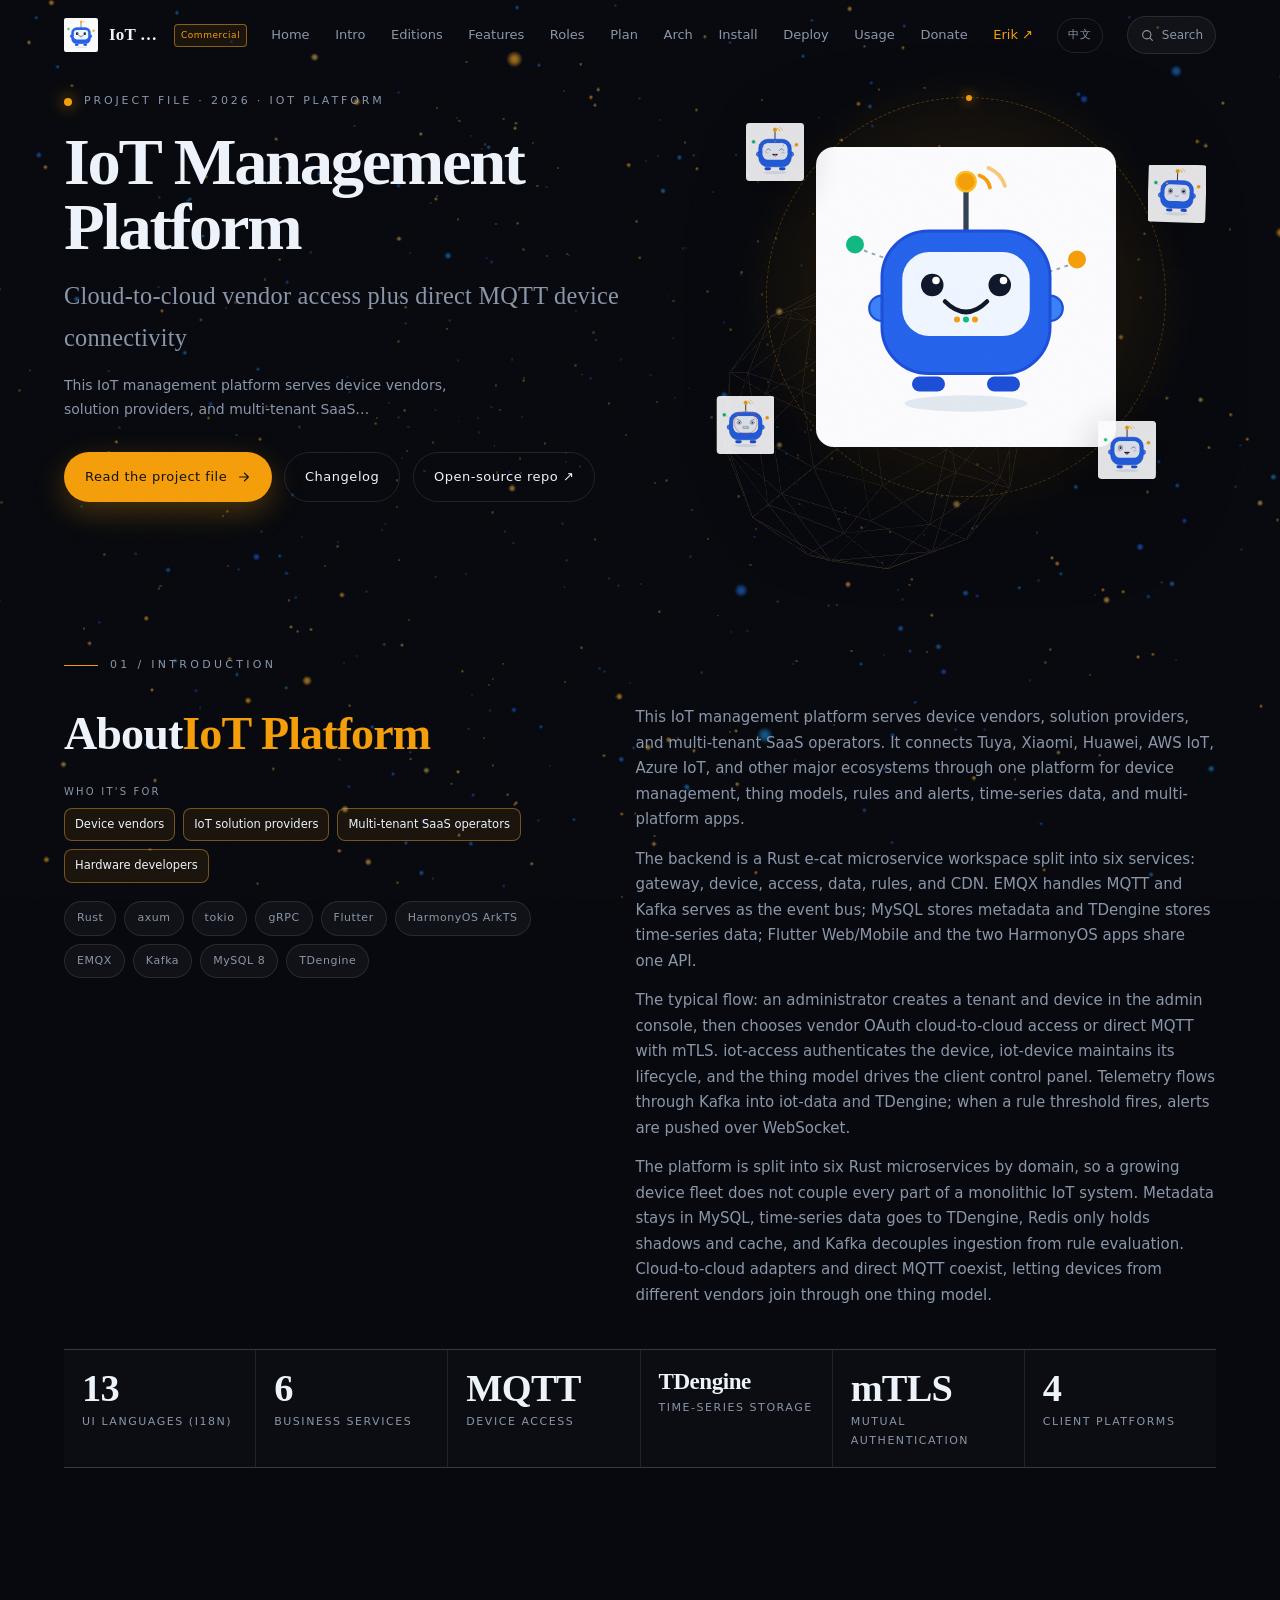
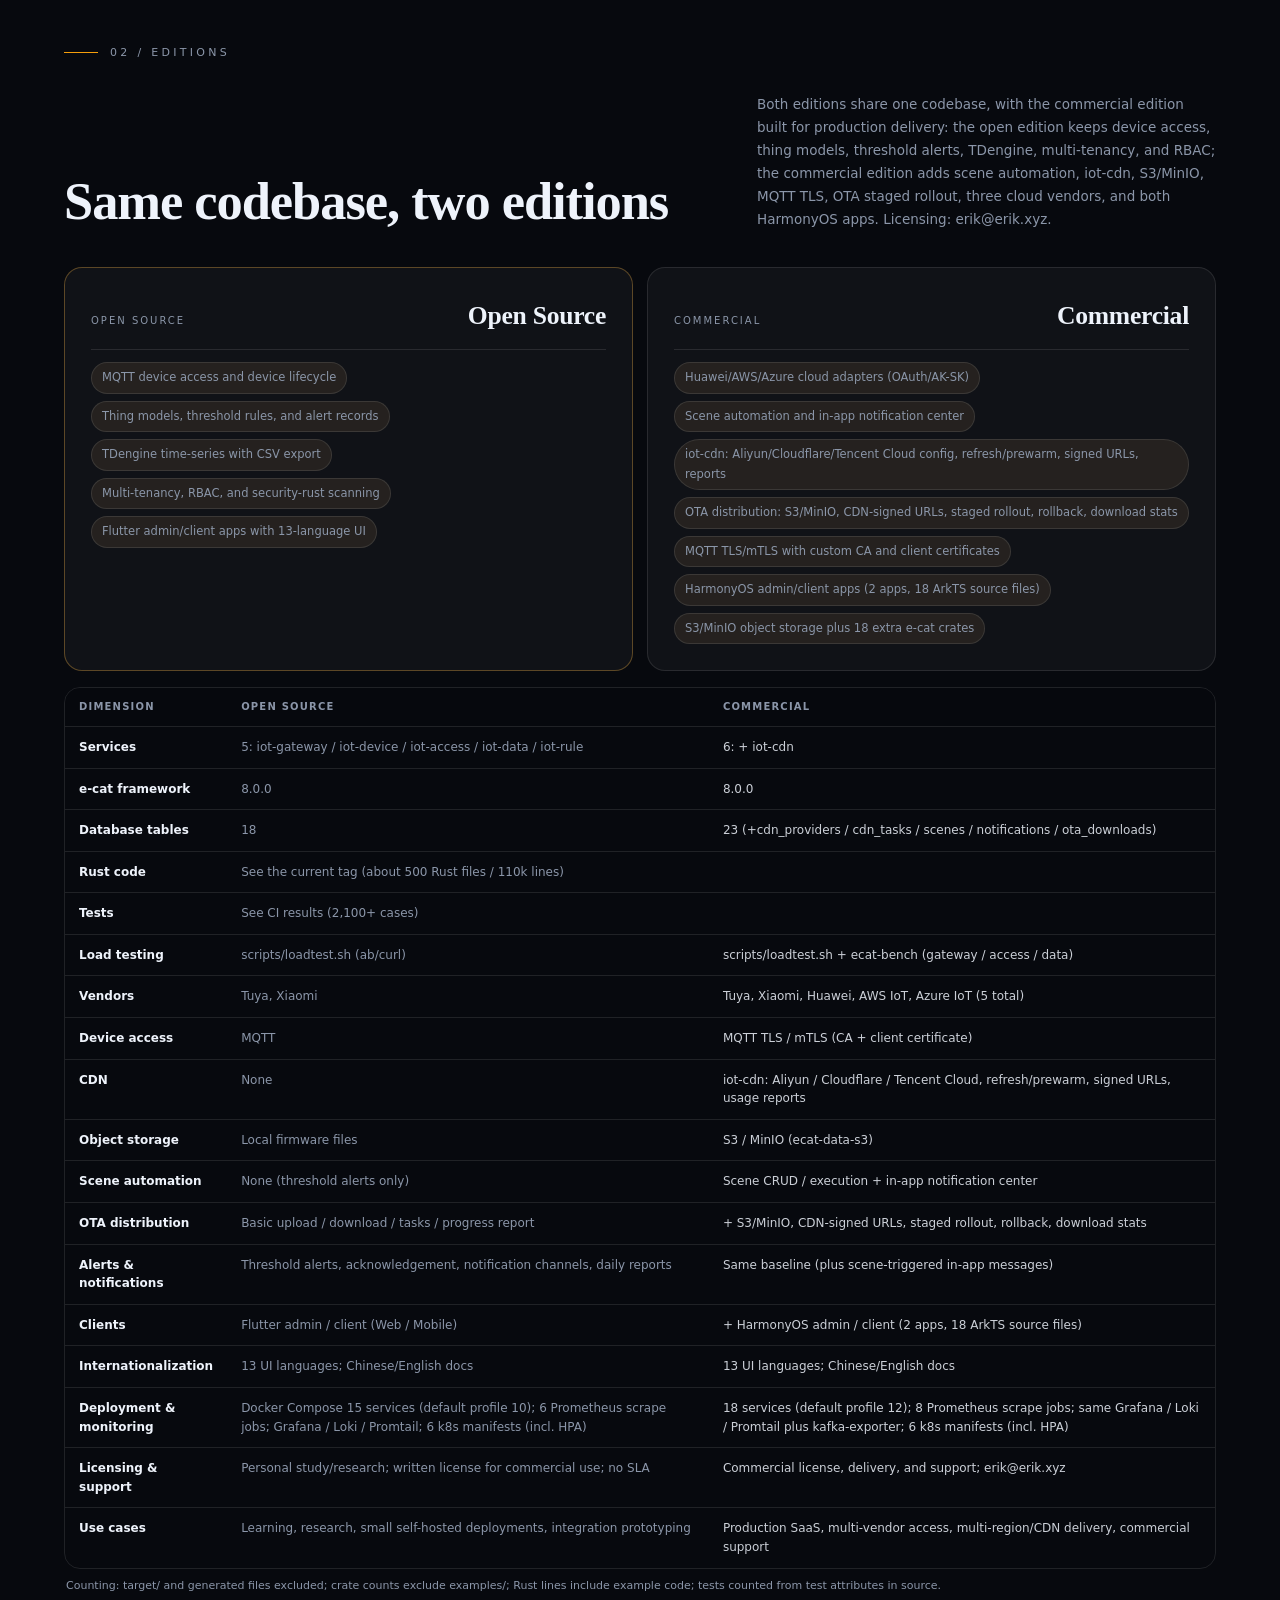
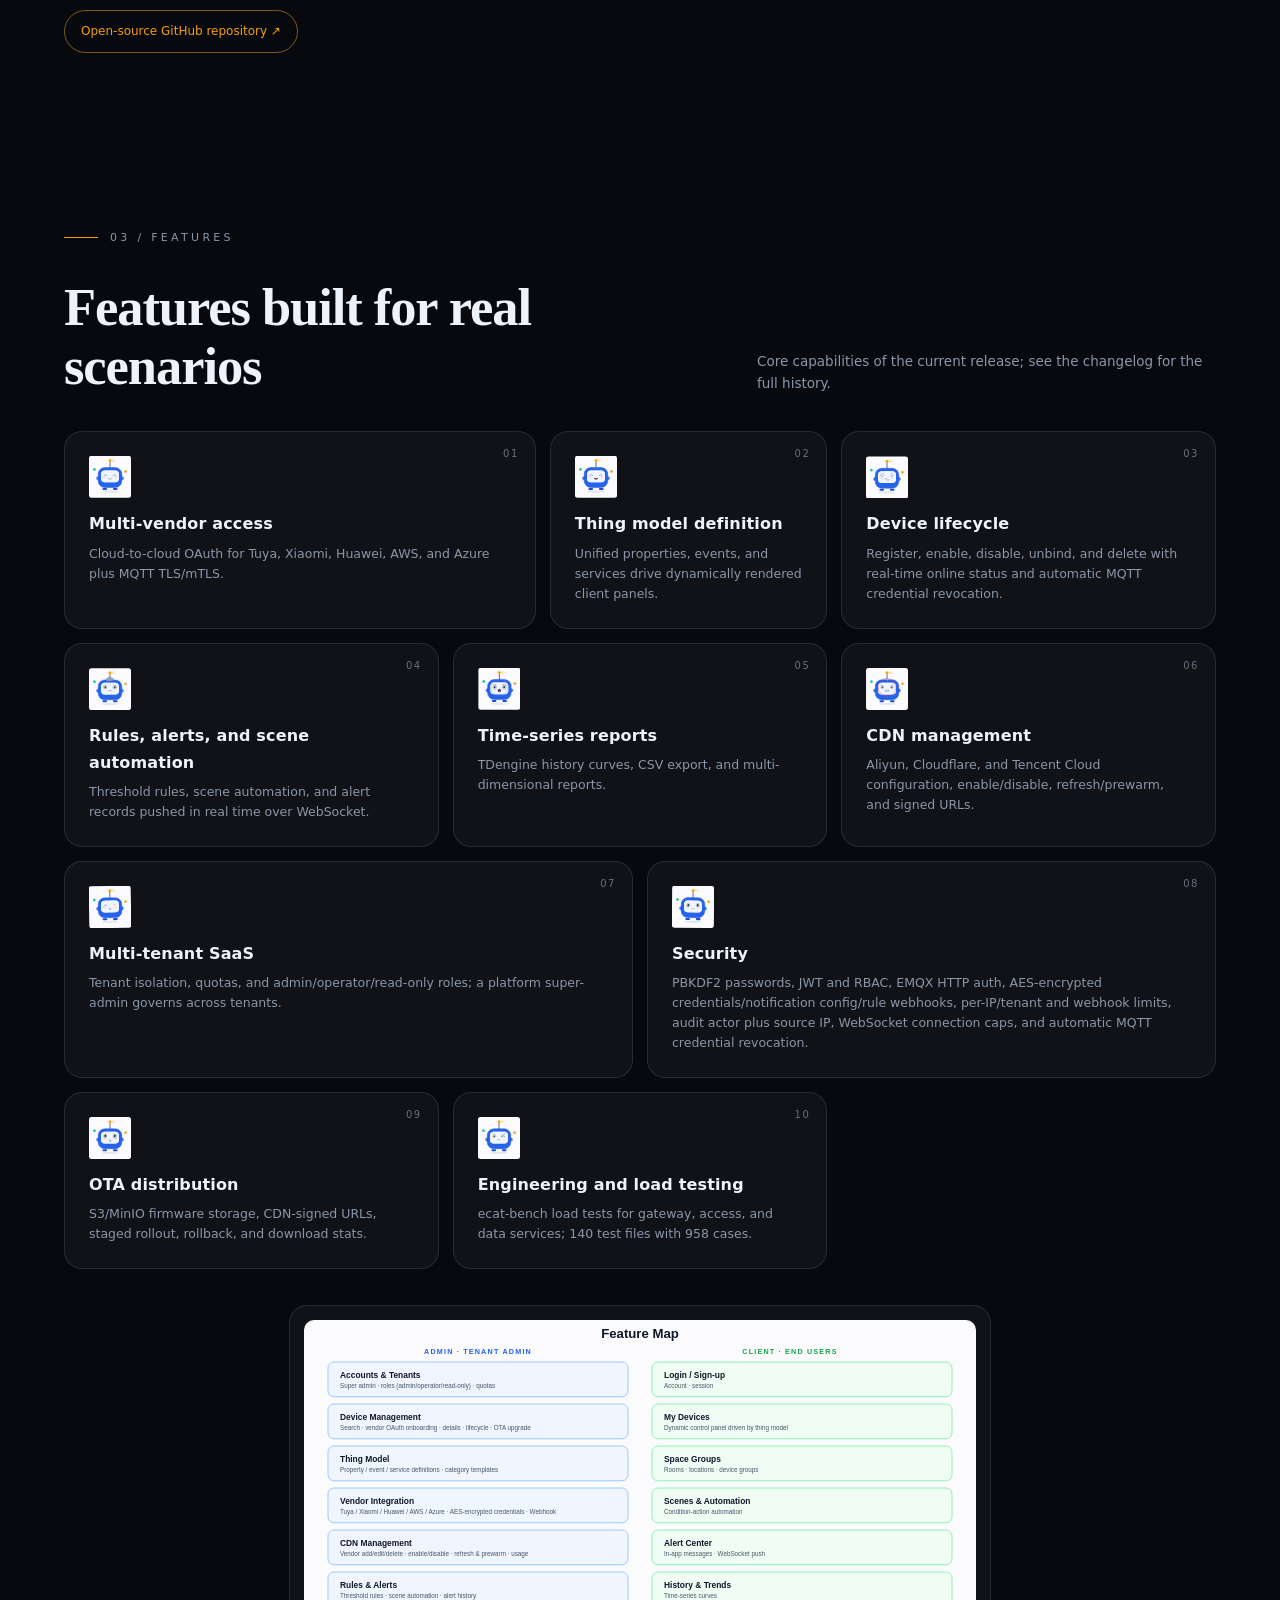
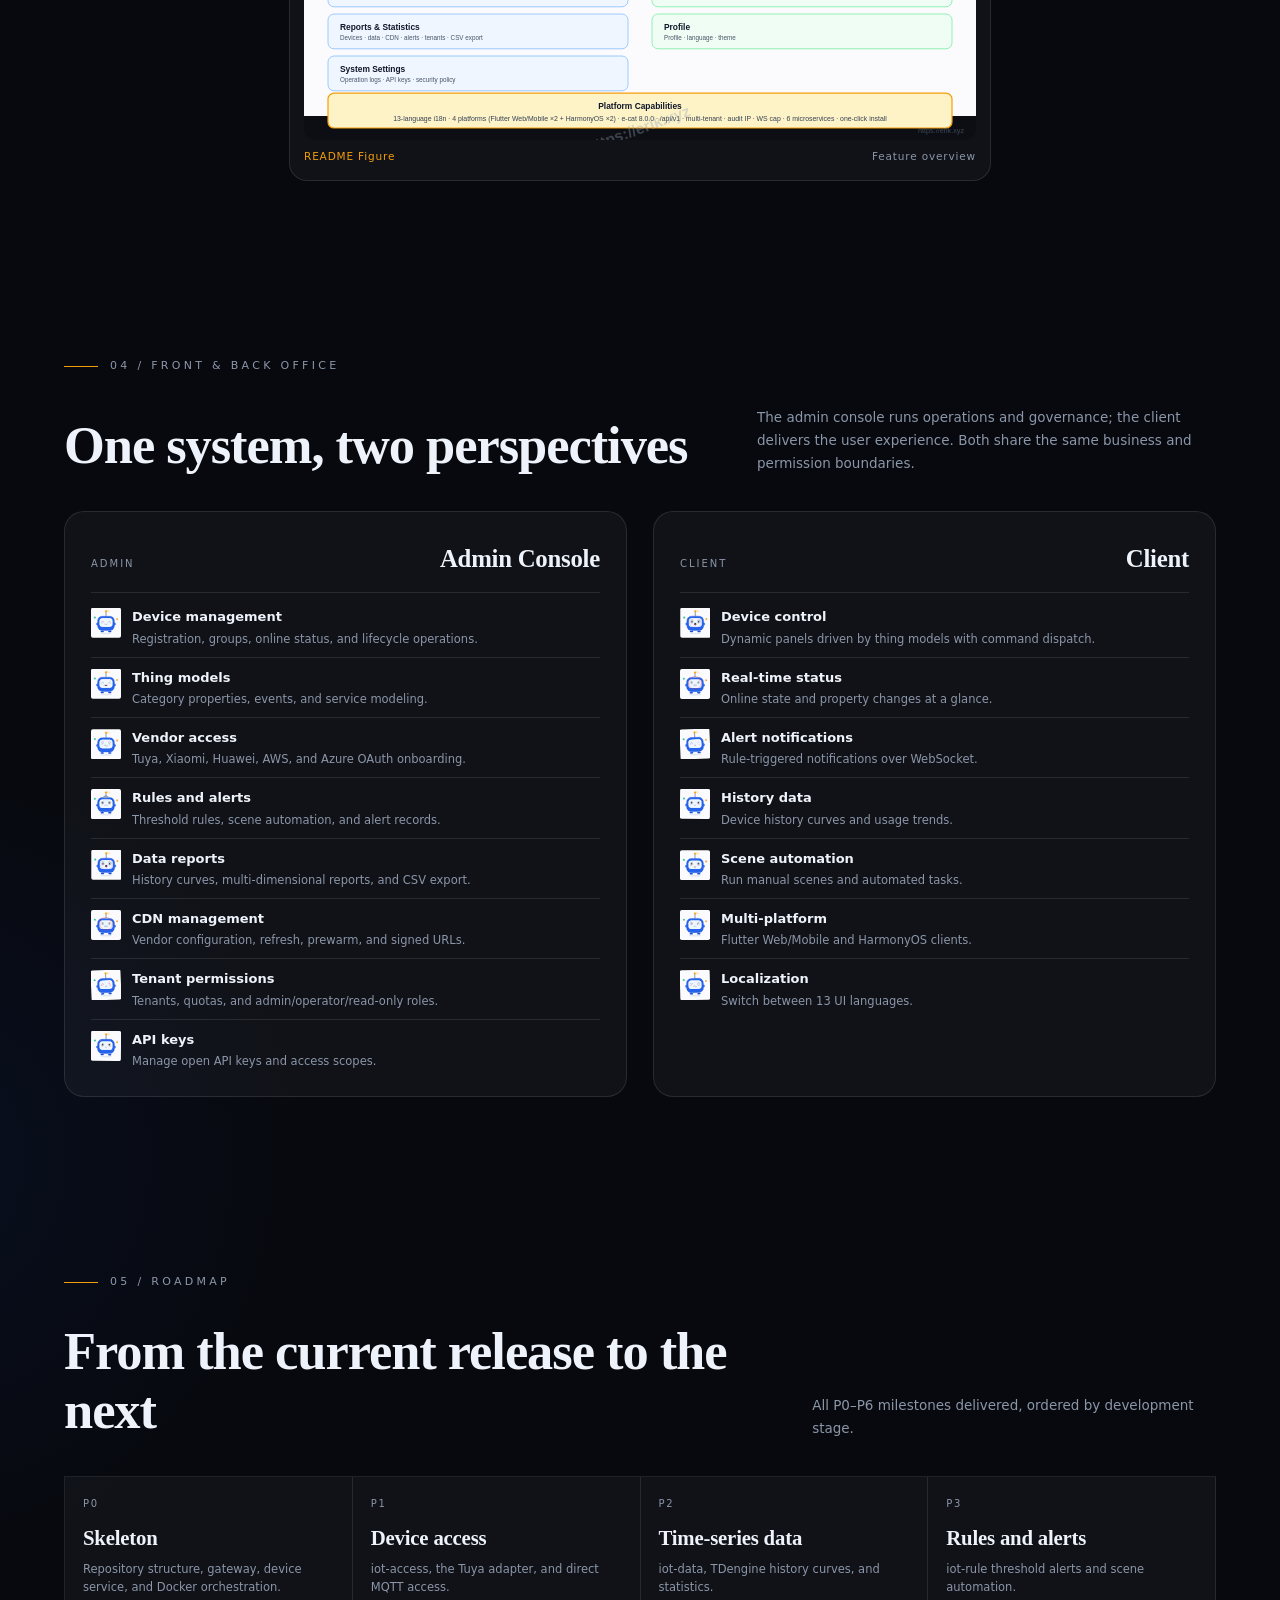
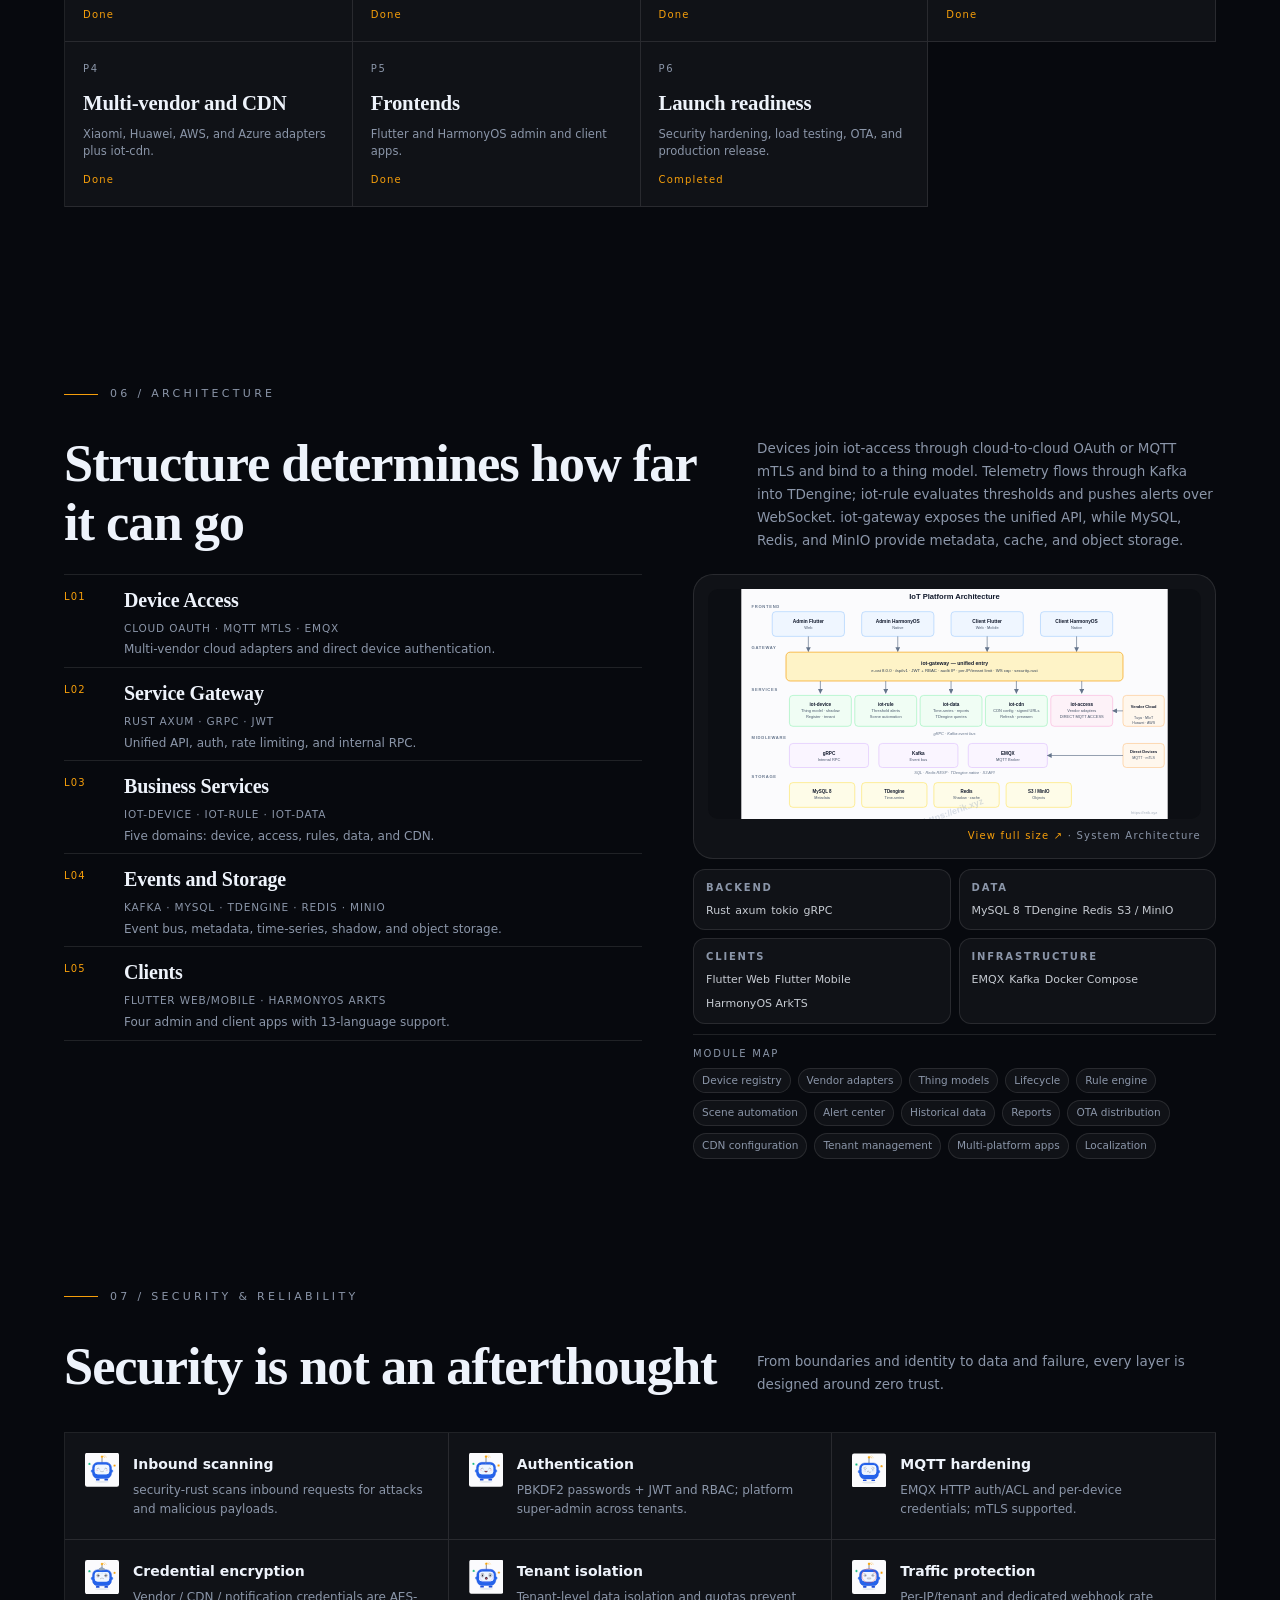
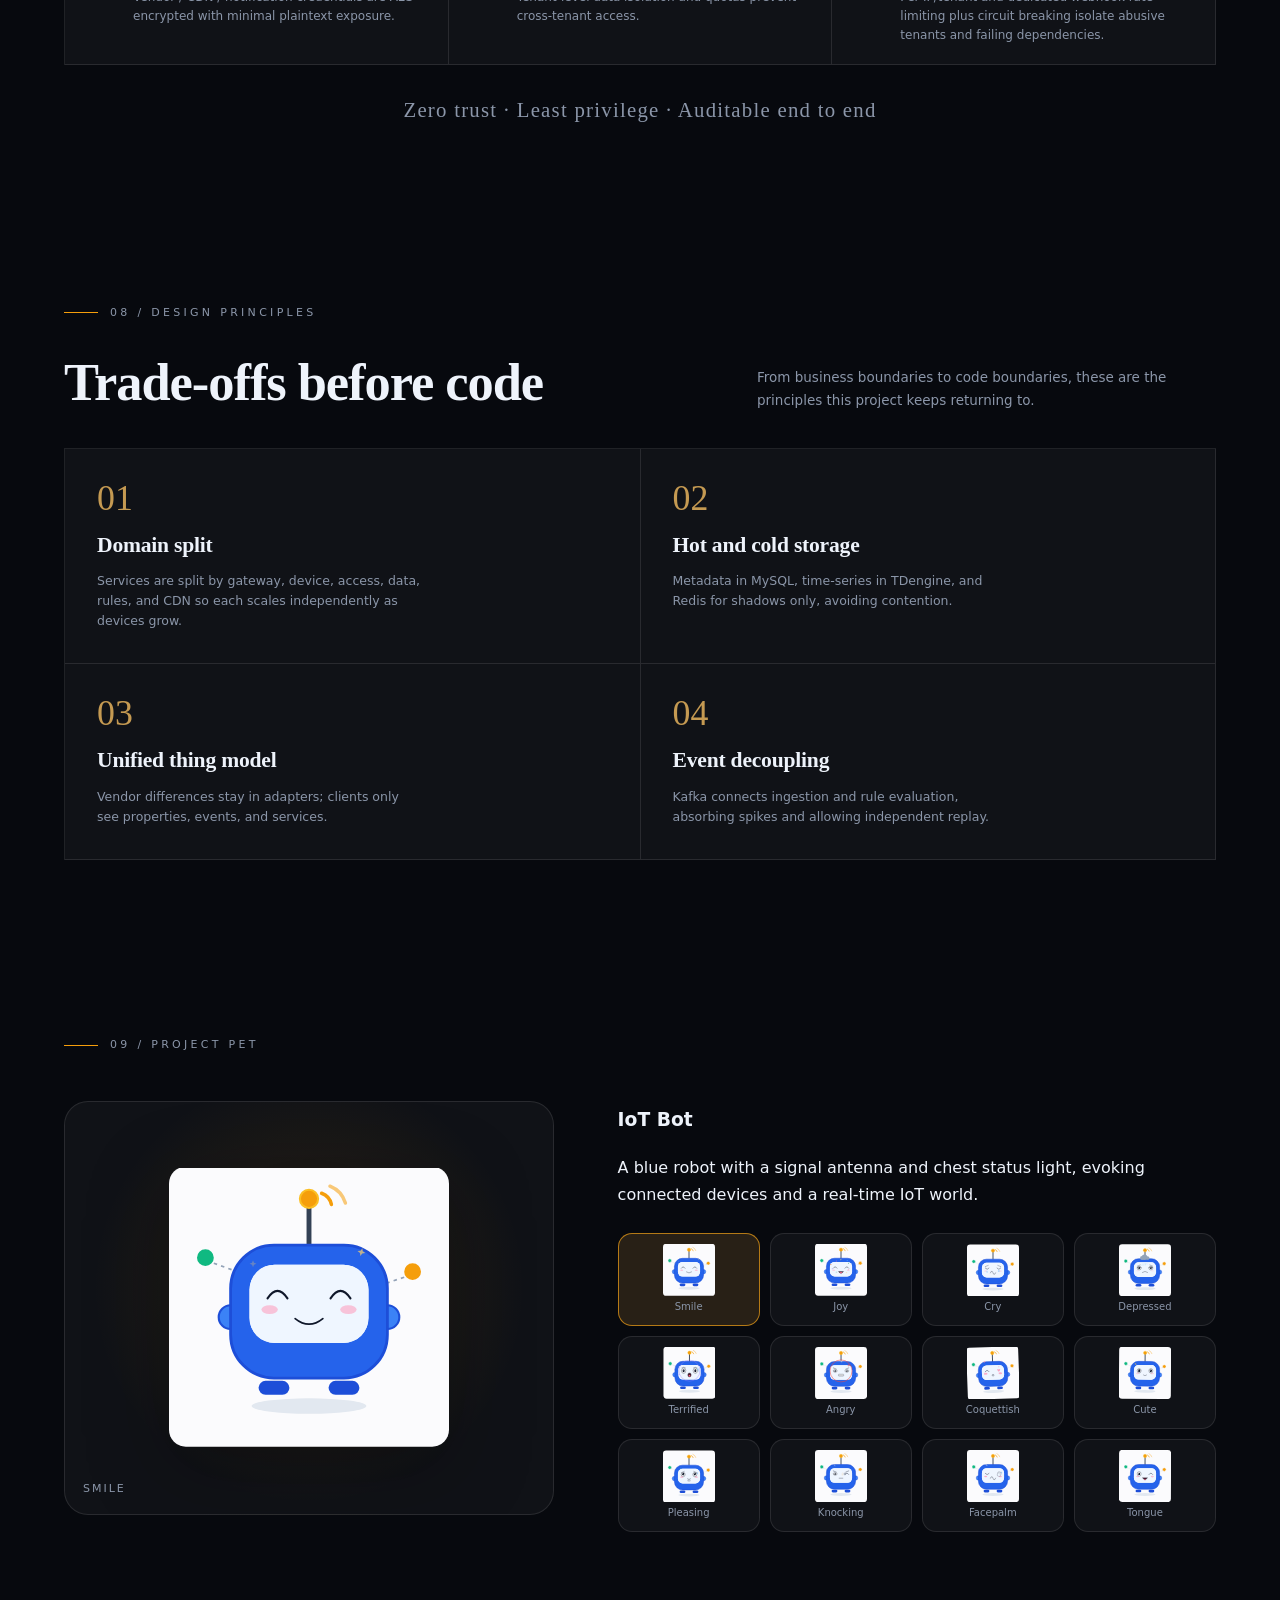
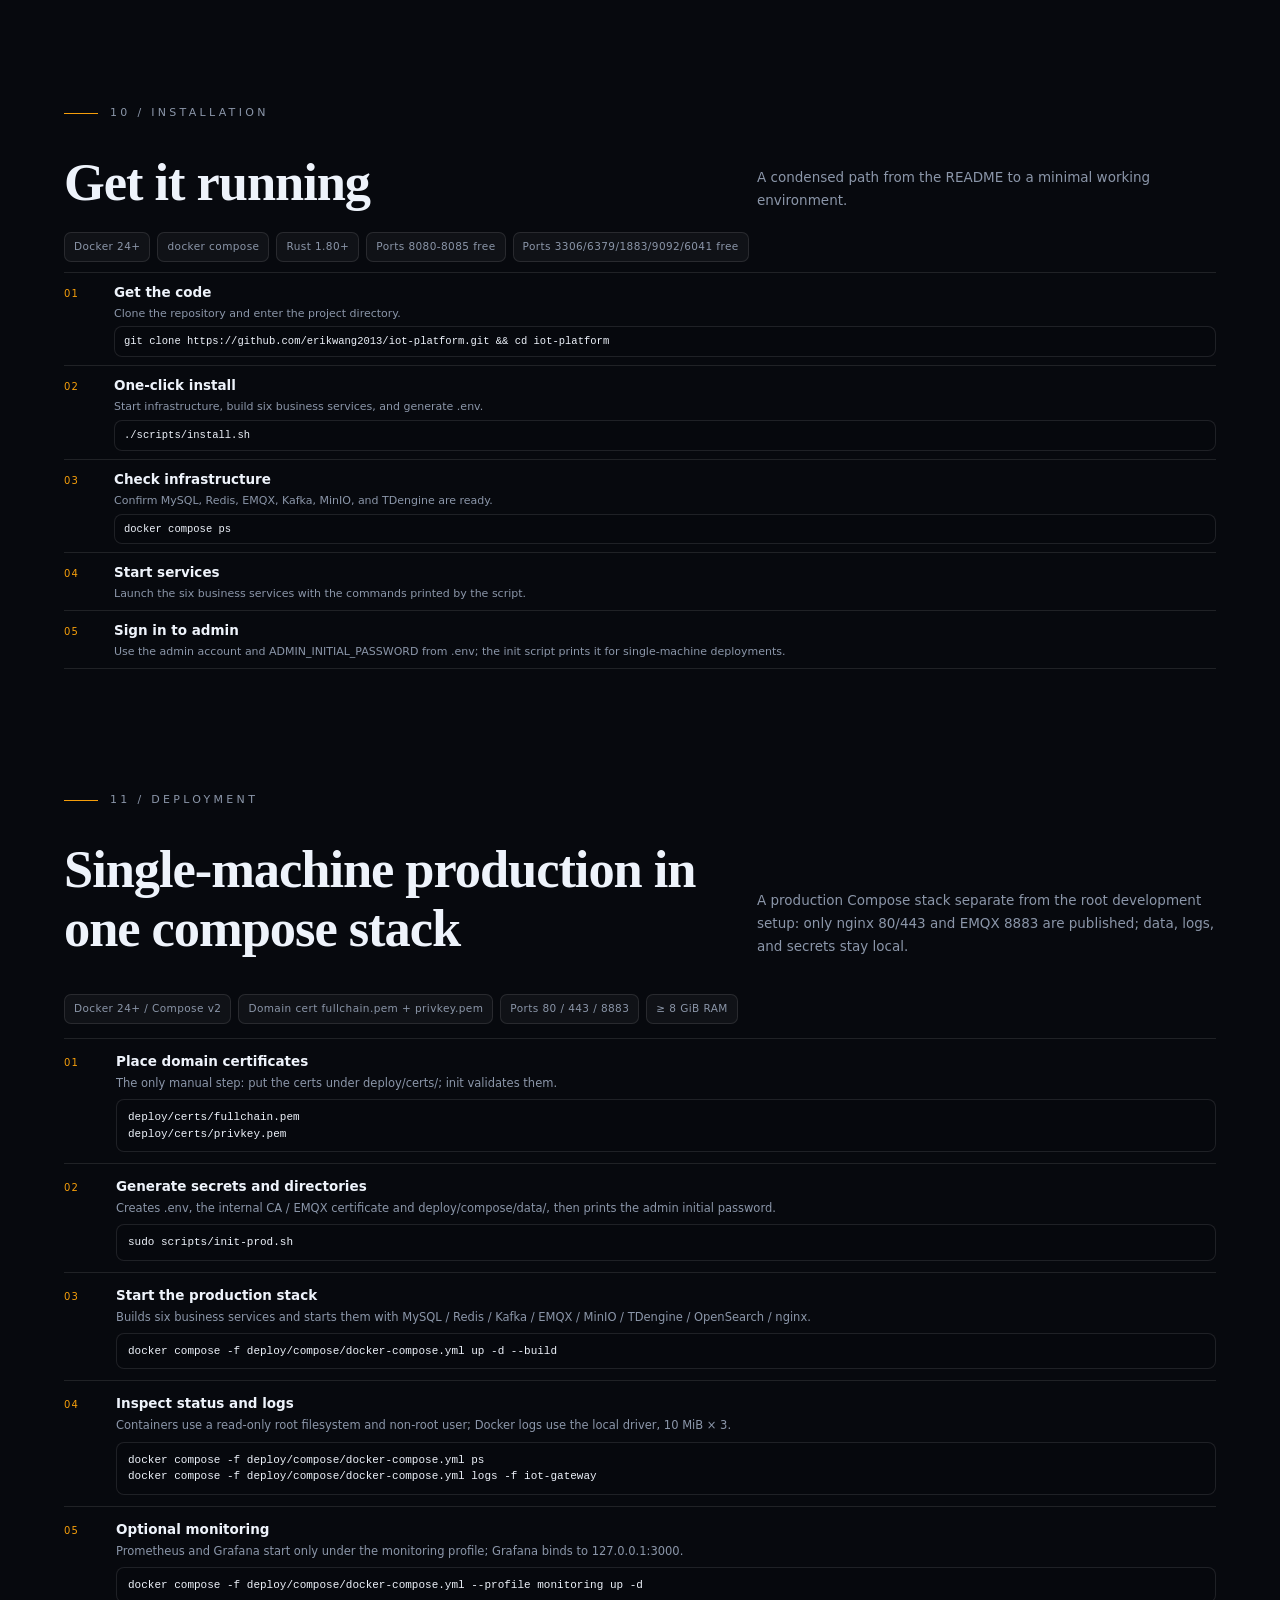
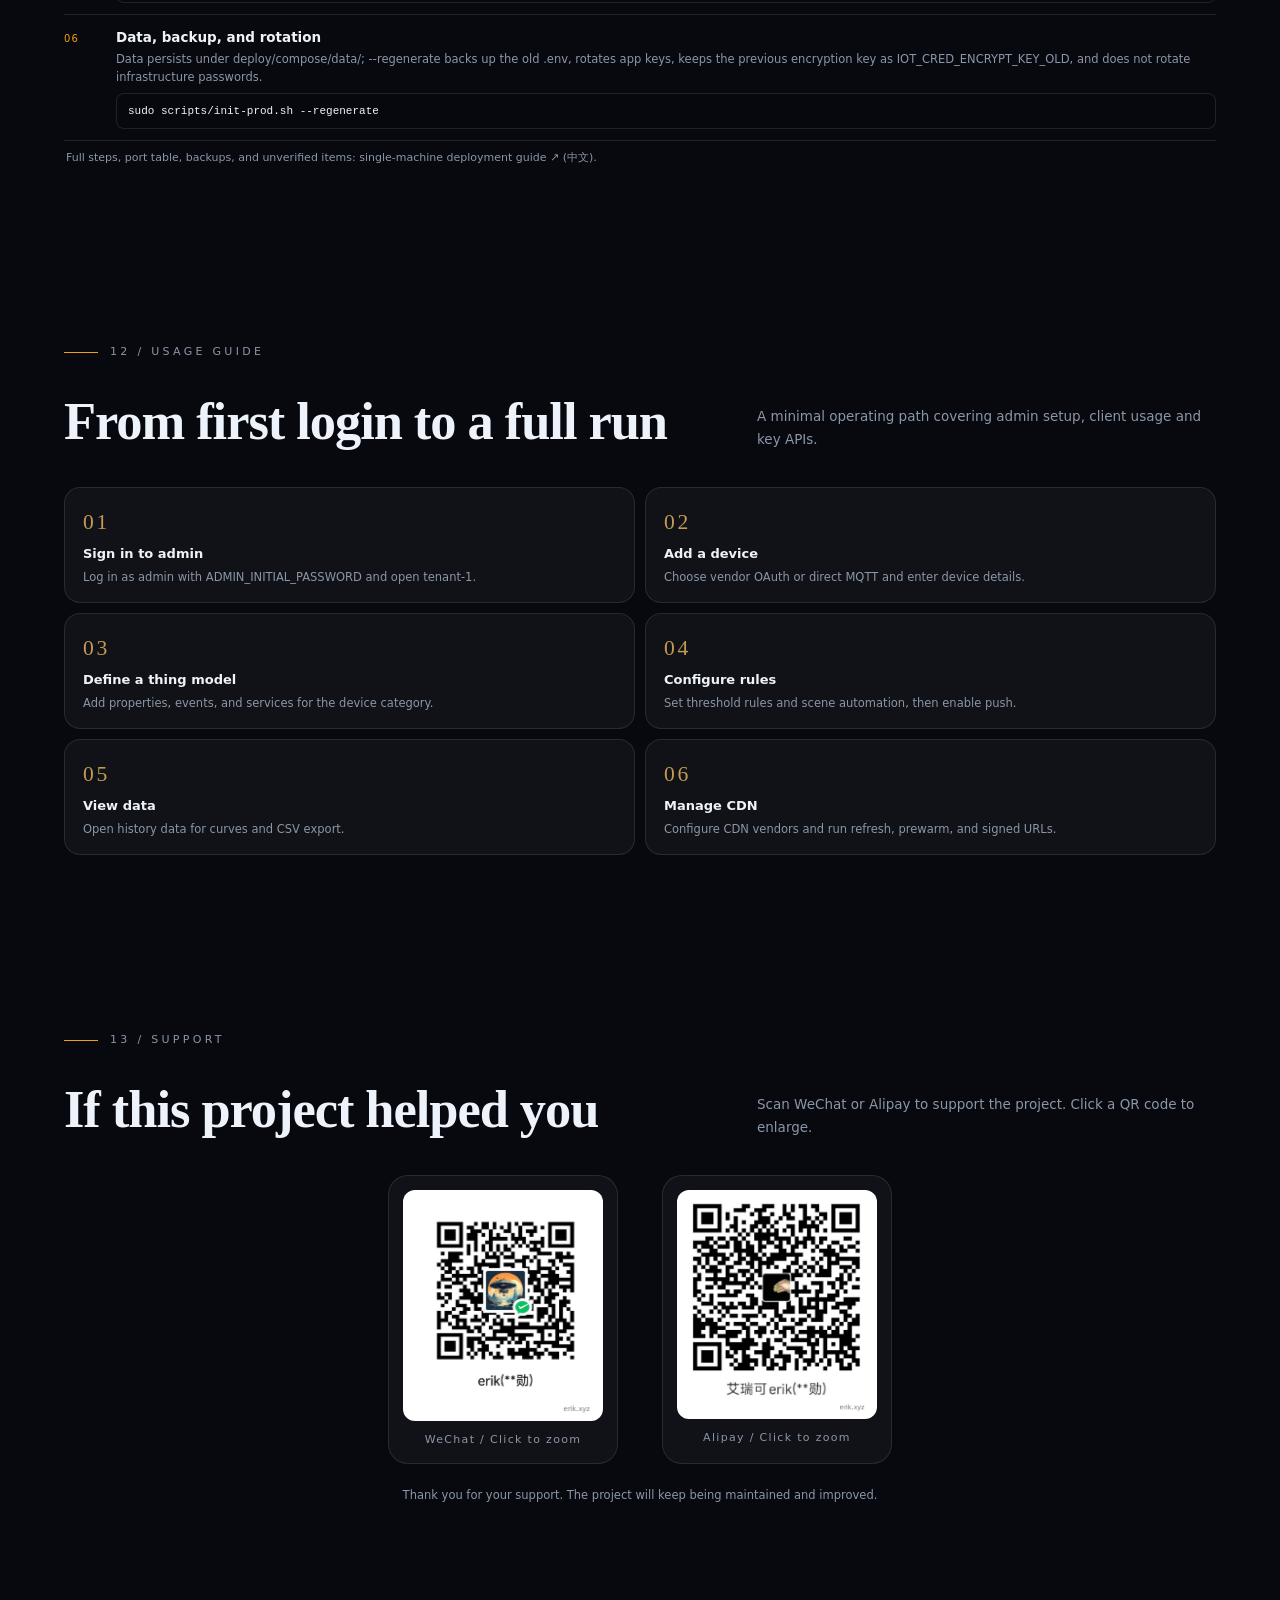
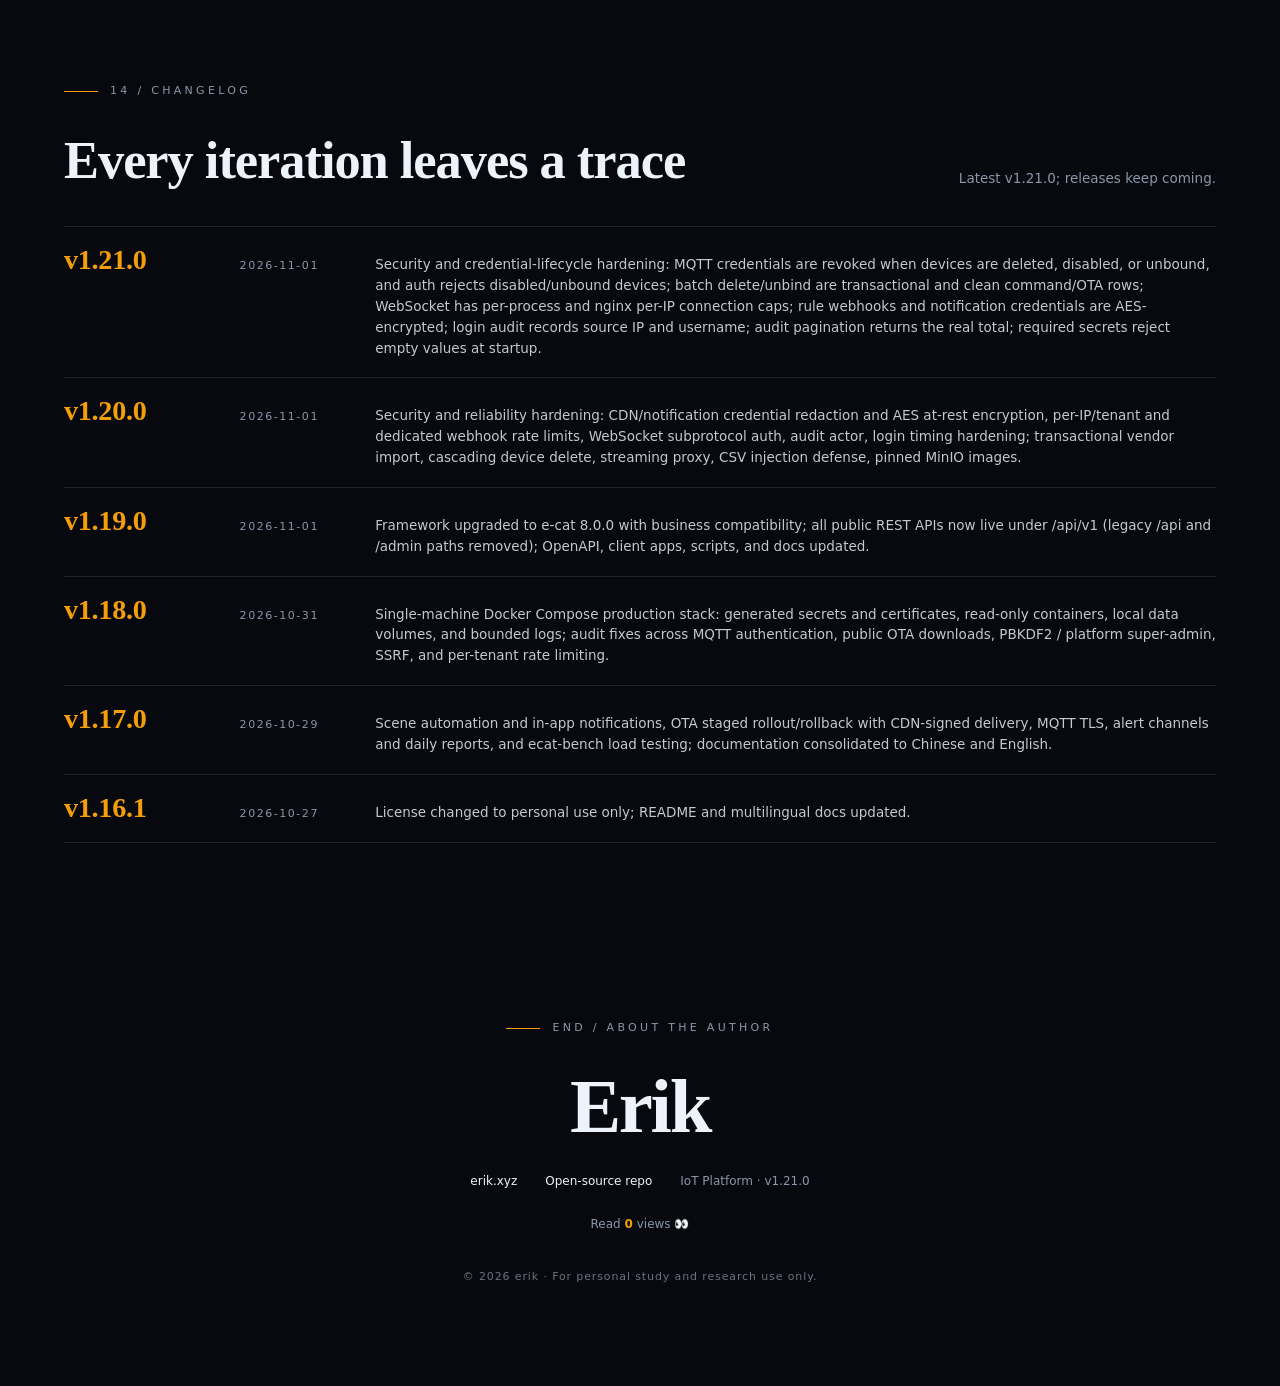
==== commit c223a2c6: "fix!: credential lifecycle and audit hardening (v1.21.0) - revoke MQTT credentials on device delete/" ====
--- a/site/en.html
+++ b/site/en.html
@@ -119,9 +119,9 @@
         <h2>Features built for real scenarios</h2>
         <p>Core capabilities of the current release; see the changelog for the full history.</p>
       </div>
-      <div class="features"><article class="feature" data-reveal style="transition-delay:0ms"><span class="idx">01</span><img src="assets/pet/expressions/smile.svg" alt="Smile" width="42" height="42" loading="lazy"><b>Multi-vendor access</b><p>Cloud-to-cloud OAuth for Tuya, Xiaomi, Huawei, AWS, and Azure plus MQTT TLS/mTLS.</p></article><article class="feature" data-reveal style="transition-delay:35ms"><span class="idx">02</span><img src="assets/pet/expressions/joy.svg" alt="Joy" width="42" height="42" loading="lazy"><b>Thing model definition</b><p>Unified properties, events, and services drive dynamically rendered client panels.</p></article><article class="feature" data-reveal style="transition-delay:70ms"><span class="idx">03</span><img src="assets/pet/expressions/cry.svg" alt="Cry" width="42" height="42" loading="lazy"><b>Device lifecycle</b><p>Register, enable, disable, unbind, and delete with real-time online status.</p></article><article class="feature" data-reveal style="transition-delay:105ms"><span class="idx">04</span><img src="assets/pet/expressions/depressed.svg" alt="Depressed" width="42" height="42" loading="lazy"><b>Rules, alerts, and scene automation</b><p>Threshold rules, scene automation, and alert records pushed in real time over WebSocket.</p></article><article class="feature" data-reveal style="transition-delay:140ms"><span class="idx">05</span><img src="assets/pet/expressions/terrified.svg" alt="Terrified" width="42" height="42" loading="lazy"><b>Time-series reports</b><p>TDengine history curves, CSV export, and multi-dimensional reports.</p></article><article class="feature" data-reveal style="transition-delay:175ms"><span class="idx">06</span><img src="assets/pet/expressions/angry.svg" alt="Angry" width="42" height="42" loading="lazy"><b>CDN management</b><p>Aliyun, Cloudflare, and Tencent Cloud configuration, enable/disable, refresh/prewarm, and signed URLs.</p></article><article class="feature" data-reveal style="transition-delay:210ms"><span class="idx">07</span><img src="assets/pet/expressions/coquettish.svg" alt="Coquettish" width="42" height="42" loading="lazy"><b>Multi-tenant SaaS</b><p>Tenant isolation, quotas, and admin/operator/read-only roles; a platform super-admin governs across tenants.</p></article><article class="feature" data-reveal style="transition-delay:245ms"><span class="idx">08</span><img src="assets/pet/expressions/cute.svg" alt="Cute" width="42" height="42" loading="lazy"><b>Security</b><p>PBKDF2 passwords, JWT and RBAC, EMQX HTTP auth, AES-encrypted credentials and notification config, per-IP/tenant and dedicated webhook limits, and audit actor.</p></article><article class="feature" data-reveal style="transition-delay:280ms"><span class="idx">09</span><img src="assets/pet/expressions/pleasing.svg" alt="Pleasing" width="42" height="42" loading="lazy"><b>OTA distribution</b><p>S3/MinIO firmware storage, CDN-signed URLs, staged rollout, rollback, and download stats.</p></article><article class="feature" data-reveal style="transition-delay:315ms"><span class="idx">10</span><img src="assets/pet/expressions/knocking.svg" alt="Knocking" width="42" height="42" loading="lazy"><b>Engineering and load testing</b><p>ecat-bench load tests for gateway, access, and data services; 140 test files with 958 cases.</p></article></div>
+      <div class="features"><article class="feature" data-reveal style="transition-delay:0ms"><span class="idx">01</span><img src="assets/pet/expressions/smile.svg" alt="Smile" width="42" height="42" loading="lazy"><b>Multi-vendor access</b><p>Cloud-to-cloud OAuth for Tuya, Xiaomi, Huawei, AWS, and Azure plus MQTT TLS/mTLS.</p></article><article class="feature" data-reveal style="transition-delay:35ms"><span class="idx">02</span><img src="assets/pet/expressions/joy.svg" alt="Joy" width="42" height="42" loading="lazy"><b>Thing model definition</b><p>Unified properties, events, and services drive dynamically rendered client panels.</p></article><article class="feature" data-reveal style="transition-delay:70ms"><span class="idx">03</span><img src="assets/pet/expressions/cry.svg" alt="Cry" width="42" height="42" loading="lazy"><b>Device lifecycle</b><p>Register, enable, disable, unbind, and delete with real-time online status and automatic MQTT credential revocation.</p></article><article class="feature" data-reveal style="transition-delay:105ms"><span class="idx">04</span><img src="assets/pet/expressions/depressed.svg" alt="Depressed" width="42" height="42" loading="lazy"><b>Rules, alerts, and scene automation</b><p>Threshold rules, scene automation, and alert records pushed in real time over WebSocket.</p></article><article class="feature" data-reveal style="transition-delay:140ms"><span class="idx">05</span><img src="assets/pet/expressions/terrified.svg" alt="Terrified" width="42" height="42" loading="lazy"><b>Time-series reports</b><p>TDengine history curves, CSV export, and multi-dimensional reports.</p></article><article class="feature" data-reveal style="transition-delay:175ms"><span class="idx">06</span><img src="assets/pet/expressions/angry.svg" alt="Angry" width="42" height="42" loading="lazy"><b>CDN management</b><p>Aliyun, Cloudflare, and Tencent Cloud configuration, enable/disable, refresh/prewarm, and signed URLs.</p></article><article class="feature" data-reveal style="transition-delay:210ms"><span class="idx">07</span><img src="assets/pet/expressions/coquettish.svg" alt="Coquettish" width="42" height="42" loading="lazy"><b>Multi-tenant SaaS</b><p>Tenant isolation, quotas, and admin/operator/read-only roles; a platform super-admin governs across tenants.</p></article><article class="feature" data-reveal style="transition-delay:245ms"><span class="idx">08</span><img src="assets/pet/expressions/cute.svg" alt="Cute" width="42" height="42" loading="lazy"><b>Security</b><p>PBKDF2 passwords, JWT and RBAC, EMQX HTTP auth, AES-encrypted credentials/notification config/rule webhooks, per-IP/tenant and webhook limits, audit actor plus source IP, WebSocket connection caps, and automatic MQTT credential revocation.</p></article><article class="feature" data-reveal style="transition-delay:280ms"><span class="idx">09</span><img src="assets/pet/expressions/pleasing.svg" alt="Pleasing" width="42" height="42" loading="lazy"><b>OTA distribution</b><p>S3/MinIO firmware storage, CDN-signed URLs, staged rollout, rollback, and download stats.</p></article><article class="feature" data-reveal style="transition-delay:315ms"><span class="idx">10</span><img src="assets/pet/expressions/knocking.svg" alt="Knocking" width="42" height="42" loading="lazy"><b>Engineering and load testing</b><p>ecat-bench load tests for gateway, access, and data services; 140 test files with 958 cases.</p></article></div>
       <p class="features-note">← Swipe to explore →</p>
-      <figure class="content-figure" data-reveal><img src="assets/img/en/readme-feature.svg" width="1120" height="660" alt="Feature overview" loading="lazy"><figcaption><span>README Figure</span>Feature overview</figcaption></figure>
+      <figure class="content-figure" data-reveal><img src="assets/img/en/readme-feature.svg" width="1120" height="700" alt="Feature overview" loading="lazy"><figcaption><span>README Figure</span>Feature overview</figcaption></figure>
     </div>
   </section>
 
@@ -263,9 +263,9 @@
       <div class="section-label">14 / Changelog</div>
       <div class="section-head" data-reveal>
         <h2>Every iteration leaves a trace</h2>
-        <p>Latest v1.20.0; releases keep coming.</p>
-      </div>
-      <div class="timeline" data-reveal><div class="tl-item"><b>v1.20.0</b><time>2026-11-01</time><p>Security and reliability hardening: CDN/notification credential redaction and AES at-rest encryption, per-IP/tenant and dedicated webhook rate limits, WebSocket subprotocol auth, audit actor, login timing hardening; transactional vendor import, cascading device delete, streaming proxy, CSV injection defense, pinned MinIO images.</p></div><div class="tl-item"><b>v1.19.0</b><time>2026-11-01</time><p>Framework upgraded to e-cat 8.0.0 with business compatibility; all public REST APIs now live under /api/v1 (legacy /api and /admin paths removed); OpenAPI, client apps, scripts, and docs updated.</p></div><div class="tl-item"><b>v1.18.0</b><time>2026-10-31</time><p>Single-machine Docker Compose production stack: generated secrets and certificates, read-only containers, local data volumes, and bounded logs; audit fixes across MQTT authentication, public OTA downloads, PBKDF2 / platform super-admin, SSRF, and per-tenant rate limiting.</p></div><div class="tl-item"><b>v1.17.0</b><time>2026-10-29</time><p>Scene automation and in-app notifications, OTA staged rollout/rollback with CDN-signed delivery, MQTT TLS, alert channels and daily reports, and ecat-bench load testing; documentation consolidated to Chinese and English.</p></div><div class="tl-item"><b>v1.16.1</b><time>2026-10-27</time><p>License changed to personal use only; README and multilingual docs updated.</p></div><div class="tl-item"><b>v1.16.0</b><time>2026-10-18</time><p>Version release.</p></div><div class="tl-item"><b>v1.15.0</b><time>2026-09-04</time><p>Version release.</p></div><div class="tl-item"><b>v1.14.0</b><time>2026-09-04</time><p>Version release.</p></div><div class="tl-item"><b>v1.13.0</b><time>2026-09-01</time><p>Version release.</p></div><div class="tl-item"><b>v1.12.0</b><time>2026-08-31</time><p>Version release.</p></div><div class="tl-item"><b>v1.11.0</b><time>2026-08-31</time><p>Version release.</p></div><div class="tl-item"><b>v1.10.0</b><time>2026-08-31</time><p>Version release.</p></div></div>
+        <p>Latest v1.21.0; releases keep coming.</p>
+      </div>
+      <div class="timeline" data-reveal><div class="tl-item"><b>v1.21.0</b><time>2026-11-01</time><p>Security and credential-lifecycle hardening: MQTT credentials are revoked when devices are deleted, disabled, or unbound, and auth rejects disabled/unbound devices; batch delete/unbind are transactional and clean command/OTA rows; WebSocket has per-process and nginx per-IP connection caps; rule webhooks and notification credentials are AES-encrypted; login audit records source IP and username; audit pagination returns the real total; required secrets reject empty values at startup.</p></div><div class="tl-item"><b>v1.20.0</b><time>2026-11-01</time><p>Security and reliability hardening: CDN/notification credential redaction and AES at-rest encryption, per-IP/tenant and dedicated webhook rate limits, WebSocket subprotocol auth, audit actor, login timing hardening; transactional vendor import, cascading device delete, streaming proxy, CSV injection defense, pinned MinIO images.</p></div><div class="tl-item"><b>v1.19.0</b><time>2026-11-01</time><p>Framework upgraded to e-cat 8.0.0 with business compatibility; all public REST APIs now live under /api/v1 (legacy /api and /admin paths removed); OpenAPI, client apps, scripts, and docs updated.</p></div><div class="tl-item"><b>v1.18.0</b><time>2026-10-31</time><p>Single-machine Docker Compose production stack: generated secrets and certificates, read-only containers, local data volumes, and bounded logs; audit fixes across MQTT authentication, public OTA downloads, PBKDF2 / platform super-admin, SSRF, and per-tenant rate limiting.</p></div><div class="tl-item"><b>v1.17.0</b><time>2026-10-29</time><p>Scene automation and in-app notifications, OTA staged rollout/rollback with CDN-signed delivery, MQTT TLS, alert channels and daily reports, and ecat-bench load testing; documentation consolidated to Chinese and English.</p></div><div class="tl-item"><b>v1.16.1</b><time>2026-10-27</time><p>License changed to personal use only; README and multilingual docs updated.</p></div><div class="tl-item"><b>v1.16.0</b><time>2026-10-18</time><p>Version release.</p></div><div class="tl-item"><b>v1.15.0</b><time>2026-09-04</time><p>Version release.</p></div><div class="tl-item"><b>v1.14.0</b><time>2026-09-04</time><p>Version release.</p></div><div class="tl-item"><b>v1.13.0</b><time>2026-09-01</time><p>Version release.</p></div><div class="tl-item"><b>v1.12.0</b><time>2026-08-31</time><p>Version release.</p></div><div class="tl-item"><b>v1.11.0</b><time>2026-08-31</time><p>Version release.</p></div><div class="tl-item"><b>v1.10.0</b><time>2026-08-31</time><p>Version release.</p></div></div>
     </div>
   </section>
 
@@ -276,7 +276,7 @@
       <div class="footer-meta">
         <a href="https://erik.xyz" target="_blank" rel="noopener">erik.xyz</a>
         <a href="https://github.com/erikwang2013/iot-platform" target="_blank" rel="noopener">Open-source repo</a>
-        <span>IoT Platform · v1.20.0</span>
+        <span>IoT Platform · v1.21.0</span>
       </div>
       <div class="footer-info" id="busuanzi"><script async src="//busuanzi.ibruce.info/busuanzi/2.3/busuanzi.pure.mini.js"></script> <span id="busuanzi_container_page_pv"><span data-i18n="post.readA">Read</span> <b id="busuanzi_value_page_pv">0</b> <span data-i18n="post.readB">views 👀</span></span></div>
       <p class="footer-note">© 2026 erik · For personal study and research use only.</p>
@@ -294,7 +294,7 @@
     <p class="search-empty" id="searchEmpty">Enter keywords to search features, modules, versions, installation and usage.</p>
   </div>
 </div>
-<script type="application/json" id="searchIndex">[{"id": "intro", "section": "Introduction", "title": "IoT Management Platform", "text": "This IoT management platform serves device vendors, solution providers, and multi-tenant SaaS operators. It connects Tuya, Xiaomi, Huawei, AWS IoT, Azure IoT, and other major ecosystems through one platform for device management, thing mode"}, {"id": "intro", "section": "Introduction", "title": "Use cases & stack", "text": "Device vendors IoT solution providers Multi-tenant SaaS operators Hardware developers Rust axum tokio gRPC Flutter HarmonyOS ArkTS EMQX Kafka MySQL 8 TDengine"}, {"id": "editions", "section": "Editions", "title": "Editions", "text": "Both editions share one codebase, with the commercial edition built for production delivery: the open edition keeps device access, thing models, threshold alerts, TDengine, multi-tenancy, and RBAC; the commercial edition adds scene automation, iot-cdn, S3/MinIO, MQTT TLS, OTA staged rollout, three cloud vendors, and both HarmonyOS apps. Licensing: erik@erik.xyz."}, {"id": "editions", "section": "Editions", "title": "Services", "text": "Open: 5: iot-gateway / iot-device / iot-access / iot-data / iot-rule Commercial: 6: + iot-cdn"}, {"id": "editions", "section": "Editions", "title": "e-cat framework", "text": "Open: e-cat 8.0.0 Commercial: e-cat 8.0.0"}, {"id": "editions", "section": "Editions", "title": "Database tables", "text": "Open: 18 Commercial: 23 (+cdn_providers / cdn_tasks / scenes / notifications / ota_downloads)"}, {"id": "editions", "section": "Editions", "title": "Rust code", "text": "See the current tag (about 500 Rust files / 110k lines)"}, {"id": "editions", "section": "Editions", "title": "Tests", "text": "See CI results (2,100+ cases)"}, {"id": "editions", "section": "Editions", "title": "Load testing", "text": "Open: scripts/loadtest.sh (ab/curl) Commercial: scripts/loadtest.sh + ecat-bench (gateway / access / data)"}, {"id": "editions", "section": "Editions", "title": "Vendors", "text": "Open: Tuya, Xiaomi Commercial: Tuya, Xiaomi, Huawei, AWS IoT, Azure IoT (5 total)"}, {"id": "editions", "section": "Editions", "title": "Device access", "text": "Open: MQTT Commercial: MQTT TLS / mTLS (CA + client certificate)"}, {"id": "editions", "section": "Editions", "title": "CDN", "text": "Open: None Commercial: iot-cdn: Aliyun / Cloudflare / Tencent Cloud, refresh/prewarm, signed URLs, usage reports"}, {"id": "editions", "section": "Editions", "title": "Object storage", "text": "Open: Local firmware files Commercial: S3 / MinIO (ecat-data-s3)"}, {"id": "editions", "section": "Editions", "title": "Scene automation", "text": "Open: None (threshold alerts only) Commercial: Scene CRUD / execution + in-app notification center"}, {"id": "editions", "section": "Editions", "title": "OTA distribution", "text": "Open: Basic upload / download / tasks / progress report Commercial: + S3/MinIO, CDN-signed URLs, staged rollout, rollback, download stats"}, {"id": "editions", "section": "Editions", "title": "Alerts & notifications", "text": "Open: Threshold alerts, acknowledgement, notification channels, daily reports Commercial: Same baseline (plus scene-triggered in-app messages)"}, {"id": "editions", "section": "Editions", "title": "Clients", "text": "Open: Flutter admin / client (Web / Mobile) Commercial: + HarmonyOS admin / client (2 apps, 18 ArkTS source files)"}, {"id": "editions", "section": "Editions", "title": "Internationalization", "text": "Open: 13 UI languages; Chinese/English docs Commercial: 13 UI languages; Chinese/English docs"}, {"id": "editions", "section": "Editions", "title": "Deployment & monitoring", "text": "Open: Docker Compose 15 services (default profile 10); 6 Prometheus scrape jobs; Grafana / Loki / Promtail; 6 k8s manifests (incl. HPA) Commercial: 18 services (default profile 12); 8 Prometheus scrape jobs; same Grafana / Loki / Promtail plus kafka-exporter; 6 k8s manifests (incl. HPA)"}, {"id": "editions", "section": "Editions", "title": "Licensing & support", "text": "Open: Personal study/research; written license for commercial use; no SLA Commercial: Commercial license, delivery, and support; erik@erik.xyz"}, {"id": "editions", "section": "Editions", "title": "Use cases", "text": "Open: Learning, research, small self-hosted deployments, integration prototyping Commercial: Production SaaS, multi-vendor access, multi-region/CDN delivery, commercial support"}, {"id": "editions", "section": "Editions", "title": "Open edition capabilities", "text": "MQTT device access and device lifecycle Thing models, threshold rules, and alert records TDengine time-series with CSV export Multi-tenancy, RBAC, and security-rust scanning Flutter admin/client apps with 13-language UI"}, {"id": "editions", "section": "Editions", "title": "Commercial edition extras", "text": "Huawei/AWS/Azure cloud adapters (OAuth/AK-SK) Scene automation and in-app notification center iot-cdn: Aliyun/Cloudflare/Tencent Cloud config, refresh/prewarm, signed URLs, reports OTA distribution: S3/MinIO, CDN-signed URLs, staged rollout, rollback, download stats MQTT TLS/mTLS with custom CA and client certificates HarmonyOS admin/client apps (2 apps, 18 ArkTS source files) S3/MinIO object storage plus 18 extra e-cat crates"}, {"id": "features", "section": "Features", "title": "Multi-vendor access", "text": "Cloud-to-cloud OAuth for Tuya, Xiaomi, Huawei, AWS, and Azure plus MQTT TLS/mTLS."}, {"id": "features", "section": "Features", "title": "Thing model definition", "text": "Unified properties, events, and services drive dynamically rendered client panels."}, {"id": "features", "section": "Features", "title": "Device lifecycle", "text": "Register, enable, disable, unbind, and delete with real-time online status."}, {"id": "features", "section": "Features", "title": "Rules, alerts, and scene automation", "text": "Threshold rules, scene automation, and alert records pushed in real time over WebSocket."}, {"id": "features", "section": "Features", "title": "Time-series reports", "text": "TDengine history curves, CSV export, and multi-dimensional reports."}, {"id": "features", "section": "Features", "title": "CDN management", "text": "Aliyun, Cloudflare, and Tencent Cloud configuration, enable/disable, refresh/prewarm, and signed URLs."}, {"id": "features", "section": "Features", "title": "Multi-tenant SaaS", "text": "Tenant isolation, quotas, and admin/operator/read-only roles; a platform super-admin governs across tenants."}, {"id": "features", "section": "Features", "title": "Security", "text": "PBKDF2 passwords, JWT and RBAC, EMQX HTTP auth, AES-encrypted credentials and notification config, per-IP/tenant and dedicated webhook limits, and audit actor."}, {"id": "features", "section": "Features", "title": "OTA distribution", "text": "S3/MinIO firmware storage, CDN-signed URLs, staged rollout, rollback, and download stats."}, {"id": "features", "section": "Features", "title": "Engineering and load testing", "text": "ecat-bench load tests for gateway, access, and data services; 140 test files with 958 cases."}, {"id": "features", "section": "Features", "title": "Feature overview", "text": "README Figure"}, {"id": "sides", "section": "Front & Back Office", "title": "Admin Console · Device management", "text": "Registration, groups, online status, and lifecycle operations."}, {"id": "sides", "section": "Front & Back Office", "title": "Admin Console · Thing models", "text": "Category properties, events, and service modeling."}, {"id": "sides", "section": "Front & Back Office", "title": "Admin Console · Vendor access", "text": "Tuya, Xiaomi, Huawei, AWS, and Azure OAuth onboarding."}, {"id": "sides", "section": "Front & Back Office", "title": "Admin Console · Rules and alerts", "text": "Threshold rules, scene automation, and alert records."}, {"id": "sides", "section": "Front & Back Office", "title": "Admin Console · Data reports", "text": "History curves, multi-dimensional reports, and CSV export."}, {"id": "sides", "section": "Front & Back Office", "title": "Admin Console · CDN management", "text": "Vendor configuration, refresh, prewarm, and signed URLs."}, {"id": "sides", "section": "Front & Back Office", "title": "Admin Console · Tenant permissions", "text": "Tenants, quotas, and admin/operator/read-only roles."}, {"id": "sides", "section": "Front & Back Office", "title": "Admin Console · API keys", "text": "Manage open API keys and access scopes."}, {"id": "sides", "section": "Front & Back Office", "title": "Client · Device control", "text": "Dynamic panels driven by thing models with command dispatch."}, {"id": "sides", "section": "Front & Back Office", "title": "Client · Real-time status", "text": "Online state and property changes at a glance."}, {"id": "sides", "section": "Front & Back Office", "title": "Client · Alert notifications", "text": "Rule-triggered notifications over WebSocket."}, {"id": "sides", "section": "Front & Back Office", "title": "Client · History data", "text": "Device history curves and usage trends."}, {"id": "sides", "section": "Front & Back Office", "title": "Client · Scene automation", "text": "Run manual scenes and automated tasks."}, {"id": "sides", "section": "Front & Back Office", "title": "Client · Multi-platform", "text": "Flutter Web/Mobile and HarmonyOS clients."}, {"id": "sides", "section": "Front & Back Office", "title": "Client · Localization", "text": "Switch between 13 UI languages."}, {"id": "roadmap", "section": "Roadmap", "title": "P0 · Skeleton", "text": "Repository structure, gateway, device service, and Docker orchestration. Done"}, {"id": "roadmap", "section": "Roadmap", "title": "P1 · Device access", "text": "iot-access, the Tuya adapter, and direct MQTT access. Done"}, {"id": "roadmap", "section": "Roadmap", "title": "P2 · Time-series data", "text": "iot-data, TDengine history curves, and statistics. Done"}, {"id": "roadmap", "section": "Roadmap", "title": "P3 · Rules and alerts", "text": "iot-rule threshold alerts and scene automation. Done"}, {"id": "roadmap", "section": "Roadmap", "title": "P4 · Multi-vendor and CDN", "text": "Xiaomi, Huawei, AWS, and Azure adapters plus iot-cdn. Done"}, {"id": "roadmap", "section": "Roadmap", "title": "P5 · Frontends", "text": "Flutter and HarmonyOS admin and client apps. Done"}, {"id": "roadmap", "section": "Roadmap", "title": "P6 · Launch readiness", "text": "Security hardening, load testing, OTA, and production release. Completed"}, {"id": "architecture", "section": "Architecture", "title": "Architecture overview", "text": "Devices join iot-access through cloud-to-cloud OAuth or MQTT mTLS and bind to a thing model. Telemetry flows through Kafka into TDengine; iot-rule evaluates thresholds and pushes alerts over WebSocket. iot-gateway exposes the unified API, w"}, {"id": "architecture", "section": "Architecture", "title": "Device Access", "text": "Cloud OAuth · MQTT mTLS · EMQX Multi-vendor cloud adapters and direct device authentication."}, {"id": "architecture", "section": "Architecture", "title": "Service Gateway", "text": "Rust axum · gRPC · JWT Unified API, auth, rate limiting, and internal RPC."}, {"id": "architecture", "section": "Architecture", "title": "Business Services", "text": "iot-device · iot-rule · iot-data Five domains: device, access, rules, data, and CDN."}, {"id": "architecture", "section": "Architecture", "title": "Events and Storage", "text": "Kafka · MySQL · TDengine · Redis · MinIO Event bus, metadata, time-series, shadow, and object storage."}, {"id": "architecture", "section": "Architecture", "title": "Clients", "text": "Flutter Web/Mobile · HarmonyOS ArkTS Four admin and client apps with 13-language support."}, {"id": "architecture", "section": "Architecture", "title": "Device registry", "text": "Device registration, groups, online status, and details in one place."}, {"id": "architecture", "section": "Architecture", "title": "Vendor adapters", "text": "OAuth adapters and credential custody for Tuya, Xiaomi, Huawei, AWS, and Azure."}, {"id": "architecture", "section": "Architecture", "title": "Thing models", "text": "Property, event, and service definitions that drive dynamic client panels."}, {"id": "architecture", "section": "Architecture", "title": "Lifecycle", "text": "Register, enable, disable, unbind, and delete state transitions."}, {"id": "architecture", "section": "Architecture", "title": "Rule engine", "text": "Threshold evaluation, scene automation, and rule enablement."}, {"id": "architecture", "section": "Architecture", "title": "Alert center", "text": "Alert triggers, real-time push, and handling records."}, {"id": "architecture", "section": "Architecture", "title": "Historical data", "text": "TDengine time-series queries, history curves, and CSV export."}, {"id": "architecture", "section": "Architecture", "title": "Reports", "text": "Multi-dimensional reports for devices, data, CDN, alerts, and tenants."}, {"id": "architecture", "section": "Architecture", "title": "CDN configuration", "text": "Multi-vendor CDN enablement, refresh, prewarm, and signed URLs."}, {"id": "architecture", "section": "Architecture", "title": "Tenant management", "text": "Tenant isolation, quotas, and role permissions."}, {"id": "architecture", "section": "Architecture", "title": "Multi-platform apps", "text": "Flutter Web/Mobile and HarmonyOS admin and client apps."}, {"id": "architecture", "section": "Architecture", "title": "Localization", "text": "13-language i18n resources and in-app switching."}, {"id": "architecture", "section": "Architecture", "title": "Scene automation", "text": "Condition-action orchestration, manual execution, and in-app messages."}, {"id": "architecture", "section": "Architecture", "title": "OTA distribution", "text": "S3/MinIO firmware storage, CDN-signed URLs, staged rollout, and rollback."}, {"id": "architecture", "section": "Architecture", "title": "Tech stack", "text": "Backend Rust axum tokio gRPC Data MySQL 8 TDengine Redis S3 / MinIO Clients Flutter Web Flutter Mobile HarmonyOS ArkTS Infrastructure EMQX Kafka Docker Compose"}, {"id": "security", "section": "Security & Reliability", "title": "Inbound scanning", "text": "security-rust scans inbound requests for attacks and malicious payloads."}, {"id": "security", "section": "Security & Reliability", "title": "Authentication", "text": "PBKDF2 passwords + JWT and RBAC; platform super-admin across tenants."}, {"id": "security", "section": "Security & Reliability", "title": "MQTT hardening", "text": "EMQX HTTP auth/ACL and per-device credentials; mTLS supported."}, {"id": "security", "section": "Security & Reliability", "title": "Credential encryption", "text": "Vendor / CDN / notification credentials are AES-encrypted with minimal plaintext exposure."}, {"id": "security", "section": "Security & Reliability", "title": "Tenant isolation", "text": "Tenant-level data isolation and quotas prevent cross-tenant access."}, {"id": "security", "section": "Security & Reliability", "title": "Traffic protection", "text": "Per-IP/tenant and dedicated webhook rate limiting plus circuit breaking isolate abusive tenants and failing dependencies."}, {"id": "design", "section": "Design Principles", "title": "Domain split", "text": "Services are split by gateway, device, access, data, rules, and CDN so each scales independently as devices grow."}, {"id": "design", "section": "Design Principles", "title": "Hot and cold storage", "text": "Metadata in MySQL, time-series in TDengine, and Redis for shadows only, avoiding contention."}, {"id": "design", "section": "Design Principles", "title": "Unified thing model", "text": "Vendor differences stay in adapters; clients only see properties, events, and services."}, {"id": "design", "section": "Design Principles", "title": "Event decoupling", "text": "Kafka connects ingestion and rule evaluation, absorbing spikes and allowing independent replay."}, {"id": "pet", "section": "Project Pet", "title": "IoT Bot", "text": "A blue robot with a signal antenna and chest status light, evoking connected devices and a real-time IoT world."}, {"id": "pet", "section": "Project Pet", "title": "Pet expressions", "text": "SMILE JOY CRY DEPRESSED TERRIFIED ANGRY COQUETTISH CUTE PLEASING KNOCKING FACEPALM TONGUE"}, {"id": "install", "section": "Installation", "title": "Environment requirements", "text": "Docker 24+ docker compose Rust 1.80+ Ports 8080-8085 free Ports 3306/6379/1883/9092/6041 free"}, {"id": "install", "section": "Installation", "title": "Get the code", "text": "Clone the repository and enter the project directory. git clone https://github.com/erikwang2013/iot-platform.git && cd iot-platform"}, {"id": "install", "section": "Installation", "title": "One-click install", "text": "Start infrastructure, build six business services, and generate .env. ./scripts/install.sh"}, {"id": "install", "section": "Installation", "title": "Check infrastructure", "text": "Confirm MySQL, Redis, EMQX, Kafka, MinIO, and TDengine are ready. docker compose ps"}, {"id": "install", "section": "Installation", "title": "Start services", "text": "Launch the six business services with the commands printed by the script."}, {"id": "install", "section": "Installation", "title": "Sign in to admin", "text": "Use the admin account and ADMIN_INITIAL_PASSWORD from .env; the init script prints it for single-machine deployments."}, {"id": "deploy", "section": "Deployment", "title": "Single-machine production", "text": "A production Compose stack separate from the root development setup: only nginx 80/443 and EMQX 8883 are published; data, logs, and secrets stay local."}, {"id": "deploy", "section": "Deployment", "title": "Environment requirements", "text": "Docker 24+ / Compose v2 Domain cert fullchain.pem + privkey.pem Ports 80 / 443 / 8883 ≥ 8 GiB RAM"}, {"id": "deploy", "section": "Deployment", "title": "Place domain certificates", "text": "The only manual step: put the certs under deploy/certs/; init validates them. deploy/certs/fullchain.pem deploy/certs/privkey.pem"}, {"id": "deploy", "section": "Deployment", "title": "Generate secrets and directories", "text": "Creates .env, the internal CA / EMQX certificate and deploy/compose/data/, then prints the admin initial password. sudo scripts/init-prod.sh"}, {"id": "deploy", "section": "Deployment", "title": "Start the production stack", "text": "Builds six business services and starts them with MySQL / Redis / Kafka / EMQX / MinIO / TDengine / OpenSearch / nginx. docker compose -f deploy/compose/docker-compose.yml up -d --build"}, {"id": "deploy", "section": "Deployment", "title": "Data, backup, and rotation", "text": "Data persists under deploy/compose/data/; --regenerate backs up the old .env, rotates app keys, keeps the previous encryption key as IOT_CRED_ENCRYPT_KEY_OLD, and does not rotate infrastructure passwords."}, {"id": "usage", "section": "Usage Guide", "title": "Sign in to admin", "text": "Log in as admin with ADMIN_INITIAL_PASSWORD and open tenant-1."}, {"id": "usage", "section": "Usage Guide", "title": "Add a device", "text": "Choose vendor OAuth or direct MQTT and enter device details."}, {"id": "usage", "section": "Usage Guide", "title": "Define a thing model", "text": "Add properties, events, and services for the device category."}, {"id": "usage", "section": "Usage Guide", "title": "Configure rules", "text": "Set threshold rules and scene automation, then enable push."}, {"id": "usage", "section": "Usage Guide", "title": "View data", "text": "Open history data for curves and CSV export."}, {"id": "usage", "section": "Usage Guide", "title": "Manage CDN", "text": "Configure CDN vendors and run refresh, prewarm, and signed URLs."}, {"id": "donate", "section": "Support", "title": "WeChat / Alipay", "text": "WeChat Alipay support erik"}, {"id": "timeline", "section": "Changelog", "title": "v1.20.0", "text": "Security and reliability hardening: CDN/notification credential redaction and AES at-rest encryption, per-IP/tenant and dedicated webhook rate limits, WebSocket subprotocol auth, audit actor, login timing hardening; transactional vendor import, cascading device delete, streaming proxy, CSV injection defense, pinned MinIO images."}, {"id": "timeline", "section": "Changelog", "title": "v1.19.0", "text": "Framework upgraded to e-cat 8.0.0 with business compatibility; all public REST APIs now live under /api/v1 (legacy /api and /admin paths removed); OpenAPI, client apps, scripts, and docs updated."}, {"id": "timeline", "section": "Changelog", "title": "v1.18.0", "text": "Single-machine Docker Compose production stack: generated secrets and certificates, read-only containers, local data volumes, and bounded logs; audit fixes across MQTT authentication, public OTA downloads, PBKDF2 / platform super-admin, SSRF, and per-tenant rate limiting."}, {"id": "timeline", "section": "Changelog", "title": "v1.17.0", "text": "Scene automation and in-app notifications, OTA staged rollout/rollback with CDN-signed delivery, MQTT TLS, alert channels and daily reports, and ecat-bench load testing; documentation consolidated to Chinese and English."}, {"id": "timeline", "section": "Changelog", "title": "v1.16.1", "text": "License changed to personal use only; README and multilingual docs updated."}, {"id": "timeline", "section": "Changelog", "title": "v1.16.0", "text": "Version release."}, {"id": "timeline", "section": "Changelog", "title": "v1.15.0", "text": "Version release."}, {"id": "timeline", "section": "Changelog", "title": "v1.14.0", "text": "Version release."}, {"id": "timeline", "section": "Changelog", "title": "v1.13.0", "text": "Version release."}, {"id": "timeline", "section": "Changelog", "title": "v1.12.0", "text": "Version release."}, {"id": "timeline", "section": "Changelog", "title": "v1.11.0", "text": "Version release."}, {"id": "timeline", "section": "Changelog", "title": "v1.10.0", "text": "Version release."}, {"id": "timeline", "section": "Changelog", "title": "v1.9.0", "text": "Release v1.9.0"}, {"id": "timeline", "section": "Changelog", "title": "v1.8.0", "text": "Release v1.8.0"}, {"id": "timeline", "section": "Changelog", "title": "v1.7.0", "text": "Release v1.7.0"}, {"id": "timeline", "section": "Changelog", "title": "v1.6.0", "text": "Release v1.6.0"}, {"id": "timeline", "section": "Changelog", "title": "v1.5.0", "text": "Release v1.5.0"}, {"id": "timeline", "section": "Changelog", "title": "v1.4.0", "text": "Release v1.4.0"}, {"id": "timeline", "section": "Changelog", "title": "v1.3.0", "text": "Release v1.3.0"}, {"id": "timeline", "section": "Changelog", "title": "v1.2.0", "text": "Release v1.2.0"}, {"id": "timeline", "section": "Changelog", "title": "v1.1.0", "text": "Release v1.1.0"}, {"id": "timeline", "section": "Changelog", "title": "v1.0.0", "text": "Release v1.0.0"}]</script>
+<script type="application/json" id="searchIndex">[{"id": "intro", "section": "Introduction", "title": "IoT Management Platform", "text": "This IoT management platform serves device vendors, solution providers, and multi-tenant SaaS operators. It connects Tuya, Xiaomi, Huawei, AWS IoT, Azure IoT, and other major ecosystems through one platform for device management, thing mode"}, {"id": "intro", "section": "Introduction", "title": "Use cases & stack", "text": "Device vendors IoT solution providers Multi-tenant SaaS operators Hardware developers Rust axum tokio gRPC Flutter HarmonyOS ArkTS EMQX Kafka MySQL 8 TDengine"}, {"id": "editions", "section": "Editions", "title": "Editions", "text": "Both editions share one codebase, with the commercial edition built for production delivery: the open edition keeps device access, thing models, threshold alerts, TDengine, multi-tenancy, and RBAC; the commercial edition adds scene automation, iot-cdn, S3/MinIO, MQTT TLS, OTA staged rollout, three cloud vendors, and both HarmonyOS apps. Licensing: erik@erik.xyz."}, {"id": "editions", "section": "Editions", "title": "Services", "text": "Open: 5: iot-gateway / iot-device / iot-access / iot-data / iot-rule Commercial: 6: + iot-cdn"}, {"id": "editions", "section": "Editions", "title": "e-cat framework", "text": "Open: e-cat 8.0.0 Commercial: e-cat 8.0.0"}, {"id": "editions", "section": "Editions", "title": "Database tables", "text": "Open: 18 Commercial: 23 (+cdn_providers / cdn_tasks / scenes / notifications / ota_downloads)"}, {"id": "editions", "section": "Editions", "title": "Rust code", "text": "See the current tag (about 500 Rust files / 110k lines)"}, {"id": "editions", "section": "Editions", "title": "Tests", "text": "See CI results (2,100+ cases)"}, {"id": "editions", "section": "Editions", "title": "Load testing", "text": "Open: scripts/loadtest.sh (ab/curl) Commercial: scripts/loadtest.sh + ecat-bench (gateway / access / data)"}, {"id": "editions", "section": "Editions", "title": "Vendors", "text": "Open: Tuya, Xiaomi Commercial: Tuya, Xiaomi, Huawei, AWS IoT, Azure IoT (5 total)"}, {"id": "editions", "section": "Editions", "title": "Device access", "text": "Open: MQTT Commercial: MQTT TLS / mTLS (CA + client certificate)"}, {"id": "editions", "section": "Editions", "title": "CDN", "text": "Open: None Commercial: iot-cdn: Aliyun / Cloudflare / Tencent Cloud, refresh/prewarm, signed URLs, usage reports"}, {"id": "editions", "section": "Editions", "title": "Object storage", "text": "Open: Local firmware files Commercial: S3 / MinIO (ecat-data-s3)"}, {"id": "editions", "section": "Editions", "title": "Scene automation", "text": "Open: None (threshold alerts only) Commercial: Scene CRUD / execution + in-app notification center"}, {"id": "editions", "section": "Editions", "title": "OTA distribution", "text": "Open: Basic upload / download / tasks / progress report Commercial: + S3/MinIO, CDN-signed URLs, staged rollout, rollback, download stats"}, {"id": "editions", "section": "Editions", "title": "Alerts & notifications", "text": "Open: Threshold alerts, acknowledgement, notification channels, daily reports Commercial: Same baseline (plus scene-triggered in-app messages)"}, {"id": "editions", "section": "Editions", "title": "Clients", "text": "Open: Flutter admin / client (Web / Mobile) Commercial: + HarmonyOS admin / client (2 apps, 18 ArkTS source files)"}, {"id": "editions", "section": "Editions", "title": "Internationalization", "text": "Open: 13 UI languages; Chinese/English docs Commercial: 13 UI languages; Chinese/English docs"}, {"id": "editions", "section": "Editions", "title": "Deployment & monitoring", "text": "Open: Docker Compose 15 services (default profile 10); 6 Prometheus scrape jobs; Grafana / Loki / Promtail; 6 k8s manifests (incl. HPA) Commercial: 18 services (default profile 12); 8 Prometheus scrape jobs; same Grafana / Loki / Promtail plus kafka-exporter; 6 k8s manifests (incl. HPA)"}, {"id": "editions", "section": "Editions", "title": "Licensing & support", "text": "Open: Personal study/research; written license for commercial use; no SLA Commercial: Commercial license, delivery, and support; erik@erik.xyz"}, {"id": "editions", "section": "Editions", "title": "Use cases", "text": "Open: Learning, research, small self-hosted deployments, integration prototyping Commercial: Production SaaS, multi-vendor access, multi-region/CDN delivery, commercial support"}, {"id": "editions", "section": "Editions", "title": "Open edition capabilities", "text": "MQTT device access and device lifecycle Thing models, threshold rules, and alert records TDengine time-series with CSV export Multi-tenancy, RBAC, and security-rust scanning Flutter admin/client apps with 13-language UI"}, {"id": "editions", "section": "Editions", "title": "Commercial edition extras", "text": "Huawei/AWS/Azure cloud adapters (OAuth/AK-SK) Scene automation and in-app notification center iot-cdn: Aliyun/Cloudflare/Tencent Cloud config, refresh/prewarm, signed URLs, reports OTA distribution: S3/MinIO, CDN-signed URLs, staged rollout, rollback, download stats MQTT TLS/mTLS with custom CA and client certificates HarmonyOS admin/client apps (2 apps, 18 ArkTS source files) S3/MinIO object storage plus 18 extra e-cat crates"}, {"id": "features", "section": "Features", "title": "Multi-vendor access", "text": "Cloud-to-cloud OAuth for Tuya, Xiaomi, Huawei, AWS, and Azure plus MQTT TLS/mTLS."}, {"id": "features", "section": "Features", "title": "Thing model definition", "text": "Unified properties, events, and services drive dynamically rendered client panels."}, {"id": "features", "section": "Features", "title": "Device lifecycle", "text": "Register, enable, disable, unbind, and delete with real-time online status and automatic MQTT credential revocation."}, {"id": "features", "section": "Features", "title": "Rules, alerts, and scene automation", "text": "Threshold rules, scene automation, and alert records pushed in real time over WebSocket."}, {"id": "features", "section": "Features", "title": "Time-series reports", "text": "TDengine history curves, CSV export, and multi-dimensional reports."}, {"id": "features", "section": "Features", "title": "CDN management", "text": "Aliyun, Cloudflare, and Tencent Cloud configuration, enable/disable, refresh/prewarm, and signed URLs."}, {"id": "features", "section": "Features", "title": "Multi-tenant SaaS", "text": "Tenant isolation, quotas, and admin/operator/read-only roles; a platform super-admin governs across tenants."}, {"id": "features", "section": "Features", "title": "Security", "text": "PBKDF2 passwords, JWT and RBAC, EMQX HTTP auth, AES-encrypted credentials/notification config/rule webhooks, per-IP/tenant and webhook limits, audit actor plus source IP, WebSocket connection caps, and automatic MQTT credential revocation."}, {"id": "features", "section": "Features", "title": "OTA distribution", "text": "S3/MinIO firmware storage, CDN-signed URLs, staged rollout, rollback, and download stats."}, {"id": "features", "section": "Features", "title": "Engineering and load testing", "text": "ecat-bench load tests for gateway, access, and data services; 140 test files with 958 cases."}, {"id": "features", "section": "Features", "title": "Feature overview", "text": "README Figure"}, {"id": "sides", "section": "Front & Back Office", "title": "Admin Console · Device management", "text": "Registration, groups, online status, and lifecycle operations."}, {"id": "sides", "section": "Front & Back Office", "title": "Admin Console · Thing models", "text": "Category properties, events, and service modeling."}, {"id": "sides", "section": "Front & Back Office", "title": "Admin Console · Vendor access", "text": "Tuya, Xiaomi, Huawei, AWS, and Azure OAuth onboarding."}, {"id": "sides", "section": "Front & Back Office", "title": "Admin Console · Rules and alerts", "text": "Threshold rules, scene automation, and alert records."}, {"id": "sides", "section": "Front & Back Office", "title": "Admin Console · Data reports", "text": "History curves, multi-dimensional reports, and CSV export."}, {"id": "sides", "section": "Front & Back Office", "title": "Admin Console · CDN management", "text": "Vendor configuration, refresh, prewarm, and signed URLs."}, {"id": "sides", "section": "Front & Back Office", "title": "Admin Console · Tenant permissions", "text": "Tenants, quotas, and admin/operator/read-only roles."}, {"id": "sides", "section": "Front & Back Office", "title": "Admin Console · API keys", "text": "Manage open API keys and access scopes."}, {"id": "sides", "section": "Front & Back Office", "title": "Client · Device control", "text": "Dynamic panels driven by thing models with command dispatch."}, {"id": "sides", "section": "Front & Back Office", "title": "Client · Real-time status", "text": "Online state and property changes at a glance."}, {"id": "sides", "section": "Front & Back Office", "title": "Client · Alert notifications", "text": "Rule-triggered notifications over WebSocket."}, {"id": "sides", "section": "Front & Back Office", "title": "Client · History data", "text": "Device history curves and usage trends."}, {"id": "sides", "section": "Front & Back Office", "title": "Client · Scene automation", "text": "Run manual scenes and automated tasks."}, {"id": "sides", "section": "Front & Back Office", "title": "Client · Multi-platform", "text": "Flutter Web/Mobile and HarmonyOS clients."}, {"id": "sides", "section": "Front & Back Office", "title": "Client · Localization", "text": "Switch between 13 UI languages."}, {"id": "roadmap", "section": "Roadmap", "title": "P0 · Skeleton", "text": "Repository structure, gateway, device service, and Docker orchestration. Done"}, {"id": "roadmap", "section": "Roadmap", "title": "P1 · Device access", "text": "iot-access, the Tuya adapter, and direct MQTT access. Done"}, {"id": "roadmap", "section": "Roadmap", "title": "P2 · Time-series data", "text": "iot-data, TDengine history curves, and statistics. Done"}, {"id": "roadmap", "section": "Roadmap", "title": "P3 · Rules and alerts", "text": "iot-rule threshold alerts and scene automation. Done"}, {"id": "roadmap", "section": "Roadmap", "title": "P4 · Multi-vendor and CDN", "text": "Xiaomi, Huawei, AWS, and Azure adapters plus iot-cdn. Done"}, {"id": "roadmap", "section": "Roadmap", "title": "P5 · Frontends", "text": "Flutter and HarmonyOS admin and client apps. Done"}, {"id": "roadmap", "section": "Roadmap", "title": "P6 · Launch readiness", "text": "Security hardening, load testing, OTA, and production release. Completed"}, {"id": "architecture", "section": "Architecture", "title": "Architecture overview", "text": "Devices join iot-access through cloud-to-cloud OAuth or MQTT mTLS and bind to a thing model. Telemetry flows through Kafka into TDengine; iot-rule evaluates thresholds and pushes alerts over WebSocket. iot-gateway exposes the unified API, w"}, {"id": "architecture", "section": "Architecture", "title": "Device Access", "text": "Cloud OAuth · MQTT mTLS · EMQX Multi-vendor cloud adapters and direct device authentication."}, {"id": "architecture", "section": "Architecture", "title": "Service Gateway", "text": "Rust axum · gRPC · JWT Unified API, auth, audit IP, WS connection cap, and internal RPC."}, {"id": "architecture", "section": "Architecture", "title": "Business Services", "text": "iot-device · iot-rule · iot-data Five domains: device, access, rules, data, and CDN."}, {"id": "architecture", "section": "Architecture", "title": "Events and Storage", "text": "Kafka · MySQL · TDengine · Redis · MinIO Event bus, metadata, time-series, shadow, and object storage."}, {"id": "architecture", "section": "Architecture", "title": "Clients", "text": "Flutter Web/Mobile · HarmonyOS ArkTS Four admin and client apps with 13-language support."}, {"id": "architecture", "section": "Architecture", "title": "Device registry", "text": "Device registration, groups, online status, and details in one place."}, {"id": "architecture", "section": "Architecture", "title": "Vendor adapters", "text": "OAuth adapters and credential custody for Tuya, Xiaomi, Huawei, AWS, and Azure."}, {"id": "architecture", "section": "Architecture", "title": "Thing models", "text": "Property, event, and service definitions that drive dynamic client panels."}, {"id": "architecture", "section": "Architecture", "title": "Lifecycle", "text": "Register, enable, disable, unbind, and delete state transitions."}, {"id": "architecture", "section": "Architecture", "title": "Rule engine", "text": "Threshold evaluation, scene automation, and rule enablement."}, {"id": "architecture", "section": "Architecture", "title": "Alert center", "text": "Alert triggers, real-time push, and handling records."}, {"id": "architecture", "section": "Architecture", "title": "Historical data", "text": "TDengine time-series queries, history curves, and CSV export."}, {"id": "architecture", "section": "Architecture", "title": "Reports", "text": "Multi-dimensional reports for devices, data, CDN, alerts, and tenants."}, {"id": "architecture", "section": "Architecture", "title": "CDN configuration", "text": "Multi-vendor CDN enablement, refresh, prewarm, and signed URLs."}, {"id": "architecture", "section": "Architecture", "title": "Tenant management", "text": "Tenant isolation, quotas, and role permissions."}, {"id": "architecture", "section": "Architecture", "title": "Multi-platform apps", "text": "Flutter Web/Mobile and HarmonyOS admin and client apps."}, {"id": "architecture", "section": "Architecture", "title": "Localization", "text": "13-language i18n resources and in-app switching."}, {"id": "architecture", "section": "Architecture", "title": "Scene automation", "text": "Condition-action orchestration, manual execution, and in-app messages."}, {"id": "architecture", "section": "Architecture", "title": "OTA distribution", "text": "S3/MinIO firmware storage, CDN-signed URLs, staged rollout, and rollback."}, {"id": "architecture", "section": "Architecture", "title": "Tech stack", "text": "Backend Rust axum tokio gRPC Data MySQL 8 TDengine Redis S3 / MinIO Clients Flutter Web Flutter Mobile HarmonyOS ArkTS Infrastructure EMQX Kafka Docker Compose"}, {"id": "security", "section": "Security & Reliability", "title": "Inbound scanning", "text": "security-rust scans inbound requests for attacks and malicious payloads."}, {"id": "security", "section": "Security & Reliability", "title": "Authentication", "text": "PBKDF2 passwords + JWT and RBAC; platform super-admin across tenants."}, {"id": "security", "section": "Security & Reliability", "title": "MQTT hardening", "text": "EMQX HTTP auth/ACL and per-device credentials; mTLS supported."}, {"id": "security", "section": "Security & Reliability", "title": "Credential encryption", "text": "Vendor / CDN / notification credentials are AES-encrypted with minimal plaintext exposure."}, {"id": "security", "section": "Security & Reliability", "title": "Tenant isolation", "text": "Tenant-level data isolation and quotas prevent cross-tenant access."}, {"id": "security", "section": "Security & Reliability", "title": "Traffic protection", "text": "Per-IP/tenant and dedicated webhook rate limiting plus circuit breaking isolate abusive tenants and failing dependencies."}, {"id": "design", "section": "Design Principles", "title": "Domain split", "text": "Services are split by gateway, device, access, data, rules, and CDN so each scales independently as devices grow."}, {"id": "design", "section": "Design Principles", "title": "Hot and cold storage", "text": "Metadata in MySQL, time-series in TDengine, and Redis for shadows only, avoiding contention."}, {"id": "design", "section": "Design Principles", "title": "Unified thing model", "text": "Vendor differences stay in adapters; clients only see properties, events, and services."}, {"id": "design", "section": "Design Principles", "title": "Event decoupling", "text": "Kafka connects ingestion and rule evaluation, absorbing spikes and allowing independent replay."}, {"id": "pet", "section": "Project Pet", "title": "IoT Bot", "text": "A blue robot with a signal antenna and chest status light, evoking connected devices and a real-time IoT world."}, {"id": "pet", "section": "Project Pet", "title": "Pet expressions", "text": "SMILE JOY CRY DEPRESSED TERRIFIED ANGRY COQUETTISH CUTE PLEASING KNOCKING FACEPALM TONGUE"}, {"id": "install", "section": "Installation", "title": "Environment requirements", "text": "Docker 24+ docker compose Rust 1.80+ Ports 8080-8085 free Ports 3306/6379/1883/9092/6041 free"}, {"id": "install", "section": "Installation", "title": "Get the code", "text": "Clone the repository and enter the project directory. git clone https://github.com/erikwang2013/iot-platform.git && cd iot-platform"}, {"id": "install", "section": "Installation", "title": "One-click install", "text": "Start infrastructure, build six business services, and generate .env. ./scripts/install.sh"}, {"id": "install", "section": "Installation", "title": "Check infrastructure", "text": "Confirm MySQL, Redis, EMQX, Kafka, MinIO, and TDengine are ready. docker compose ps"}, {"id": "install", "section": "Installation", "title": "Start services", "text": "Launch the six business services with the commands printed by the script."}, {"id": "install", "section": "Installation", "title": "Sign in to admin", "text": "Use the admin account and ADMIN_INITIAL_PASSWORD from .env; the init script prints it for single-machine deployments."}, {"id": "deploy", "section": "Deployment", "title": "Single-machine production", "text": "A production Compose stack separate from the root development setup: only nginx 80/443 and EMQX 8883 are published; data, logs, and secrets stay local."}, {"id": "deploy", "section": "Deployment", "title": "Environment requirements", "text": "Docker 24+ / Compose v2 Domain cert fullchain.pem + privkey.pem Ports 80 / 443 / 8883 ≥ 8 GiB RAM"}, {"id": "deploy", "section": "Deployment", "title": "Place domain certificates", "text": "The only manual step: put the certs under deploy/certs/; init validates them. deploy/certs/fullchain.pem deploy/certs/privkey.pem"}, {"id": "deploy", "section": "Deployment", "title": "Generate secrets and directories", "text": "Creates .env, the internal CA / EMQX certificate and deploy/compose/data/, then prints the admin initial password. sudo scripts/init-prod.sh"}, {"id": "deploy", "section": "Deployment", "title": "Start the production stack", "text": "Builds six business services and starts them with MySQL / Redis / Kafka / EMQX / MinIO / TDengine / OpenSearch / nginx. docker compose -f deploy/compose/docker-compose.yml up -d --build"}, {"id": "deploy", "section": "Deployment", "title": "Data, backup, and rotation", "text": "Data persists under deploy/compose/data/; --regenerate backs up the old .env, rotates app keys, keeps the previous encryption key as IOT_CRED_ENCRYPT_KEY_OLD, and does not rotate infrastructure passwords."}, {"id": "usage", "section": "Usage Guide", "title": "Sign in to admin", "text": "Log in as admin with ADMIN_INITIAL_PASSWORD and open tenant-1."}, {"id": "usage", "section": "Usage Guide", "title": "Add a device", "text": "Choose vendor OAuth or direct MQTT and enter device details."}, {"id": "usage", "section": "Usage Guide", "title": "Define a thing model", "text": "Add properties, events, and services for the device category."}, {"id": "usage", "section": "Usage Guide", "title": "Configure rules", "text": "Set threshold rules and scene automation, then enable push."}, {"id": "usage", "section": "Usage Guide", "title": "View data", "text": "Open history data for curves and CSV export."}, {"id": "usage", "section": "Usage Guide", "title": "Manage CDN", "text": "Configure CDN vendors and run refresh, prewarm, and signed URLs."}, {"id": "donate", "section": "Support", "title": "WeChat / Alipay", "text": "WeChat Alipay support erik"}, {"id": "timeline", "section": "Changelog", "title": "v1.21.0", "text": "Security and credential-lifecycle hardening: MQTT credentials are revoked when devices are deleted, disabled, or unbound, and auth rejects disabled/unbound devices; batch delete/unbind are transactional and clean command/OTA rows; WebSocket has per-process and nginx per-IP connection caps; rule webhooks and notification credentials are AES-encrypted; login audit records source IP and username; audit pagination returns the real total; required secrets reject empty values at startup."}, {"id": "timeline", "section": "Changelog", "title": "v1.20.0", "text": "Security and reliability hardening: CDN/notification credential redaction and AES at-rest encryption, per-IP/tenant and dedicated webhook rate limits, WebSocket subprotocol auth, audit actor, login timing hardening; transactional vendor import, cascading device delete, streaming proxy, CSV injection defense, pinned MinIO images."}, {"id": "timeline", "section": "Changelog", "title": "v1.19.0", "text": "Framework upgraded to e-cat 8.0.0 with business compatibility; all public REST APIs now live under /api/v1 (legacy /api and /admin paths removed); OpenAPI, client apps, scripts, and docs updated."}, {"id": "timeline", "section": "Changelog", "title": "v1.18.0", "text": "Single-machine Docker Compose production stack: generated secrets and certificates, read-only containers, local data volumes, and bounded logs; audit fixes across MQTT authentication, public OTA downloads, PBKDF2 / platform super-admin, SSRF, and per-tenant rate limiting."}, {"id": "timeline", "section": "Changelog", "title": "v1.17.0", "text": "Scene automation and in-app notifications, OTA staged rollout/rollback with CDN-signed delivery, MQTT TLS, alert channels and daily reports, and ecat-bench load testing; documentation consolidated to Chinese and English."}, {"id": "timeline", "section": "Changelog", "title": "v1.16.1", "text": "License changed to personal use only; README and multilingual docs updated."}, {"id": "timeline", "section": "Changelog", "title": "v1.16.0", "text": "Version release."}, {"id": "timeline", "section": "Changelog", "title": "v1.15.0", "text": "Version release."}, {"id": "timeline", "section": "Changelog", "title": "v1.14.0", "text": "Version release."}, {"id": "timeline", "section": "Changelog", "title": "v1.13.0", "text": "Version release."}, {"id": "timeline", "section": "Changelog", "title": "v1.12.0", "text": "Version release."}, {"id": "timeline", "section": "Changelog", "title": "v1.11.0", "text": "Version release."}, {"id": "timeline", "section": "Changelog", "title": "v1.10.0", "text": "Version release."}, {"id": "timeline", "section": "Changelog", "title": "v1.9.0", "text": "Release v1.9.0"}, {"id": "timeline", "section": "Changelog", "title": "v1.8.0", "text": "Release v1.8.0"}, {"id": "timeline", "section": "Changelog", "title": "v1.7.0", "text": "Release v1.7.0"}, {"id": "timeline", "section": "Changelog", "title": "v1.6.0", "text": "Release v1.6.0"}, {"id": "timeline", "section": "Changelog", "title": "v1.5.0", "text": "Release v1.5.0"}, {"id": "timeline", "section": "Changelog", "title": "v1.4.0", "text": "Release v1.4.0"}, {"id": "timeline", "section": "Changelog", "title": "v1.3.0", "text": "Release v1.3.0"}, {"id": "timeline", "section": "Changelog", "title": "v1.2.0", "text": "Release v1.2.0"}, {"id": "timeline", "section": "Changelog", "title": "v1.1.0", "text": "Release v1.1.0"}, {"id": "timeline", "section": "Changelog", "title": "v1.0.0", "text": "Release v1.0.0"}]</script>
 <div class="lightbox" id="lightbox" role="dialog" aria-modal="true" aria-label="Image preview" hidden>
   <div class="lightbox-stage" id="lightboxStage"><img id="lightboxImg" alt=""></div>
   <div class="lightbox-tools">
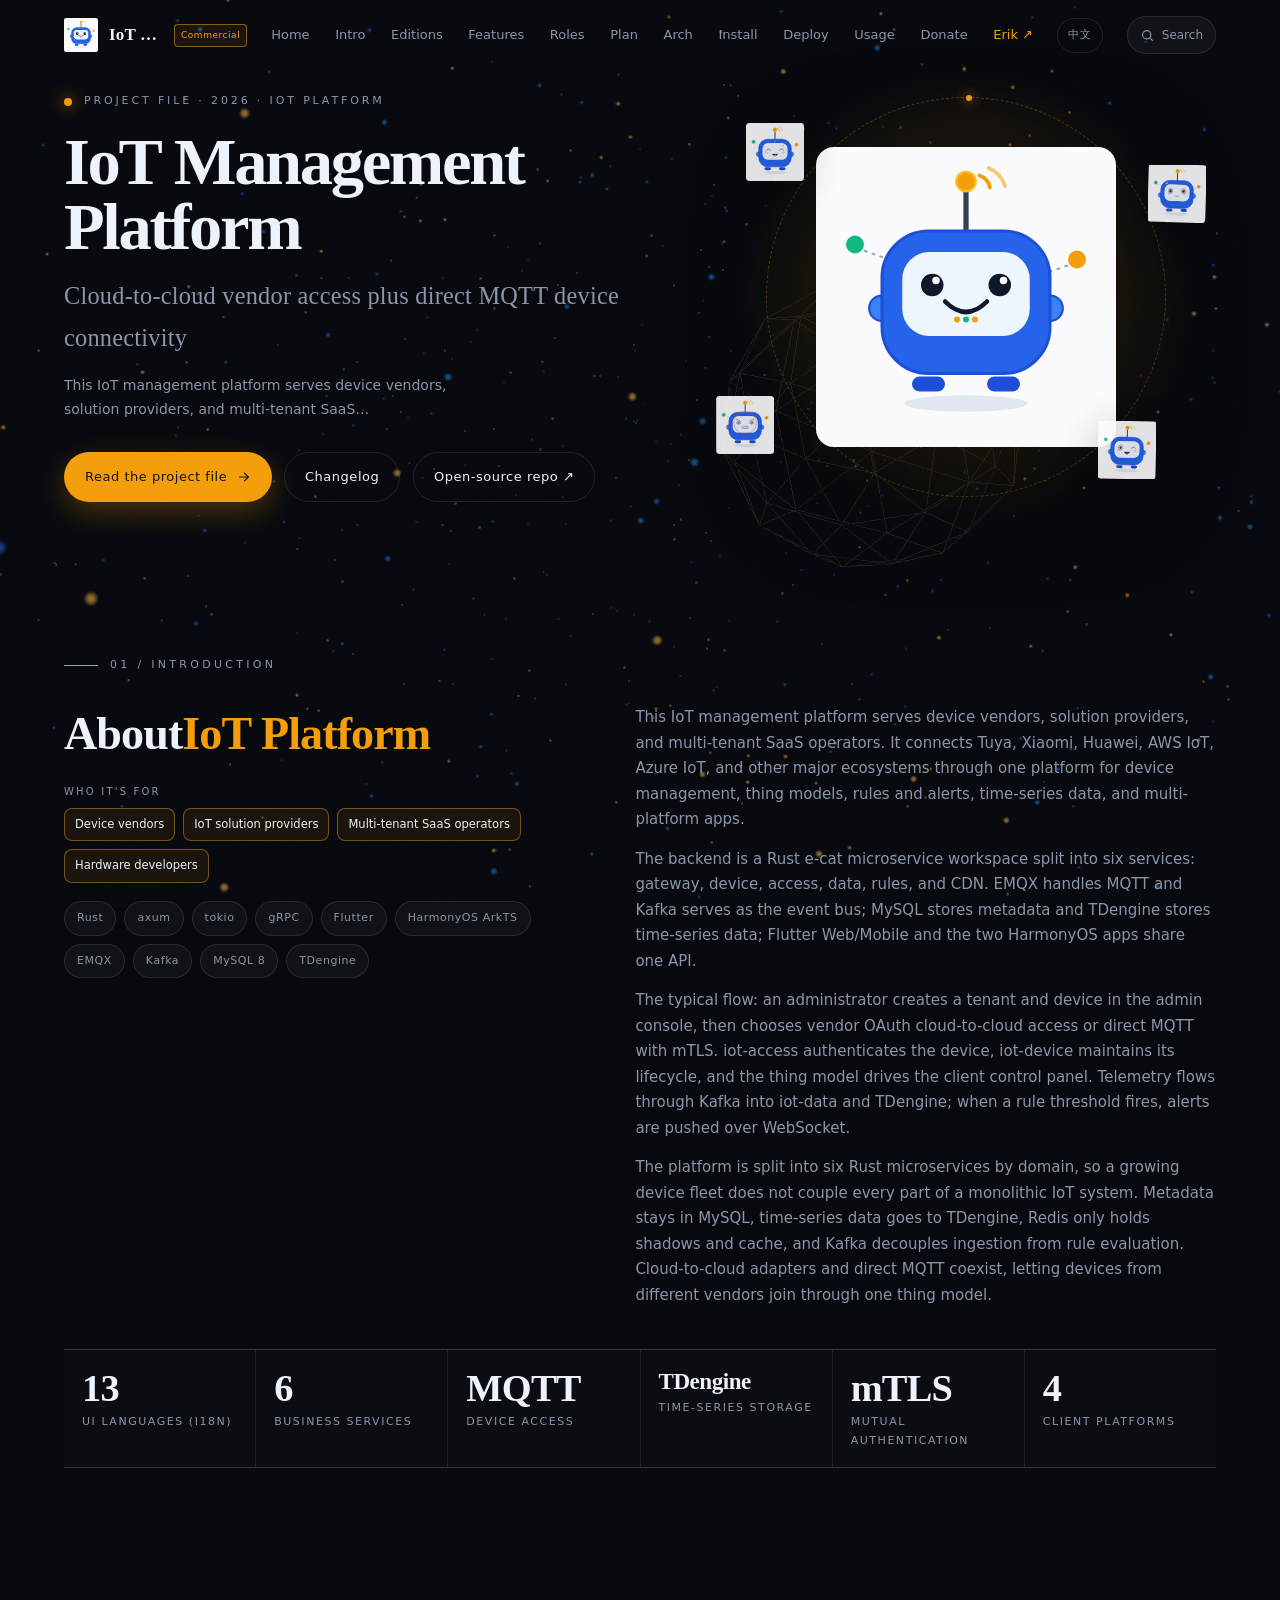
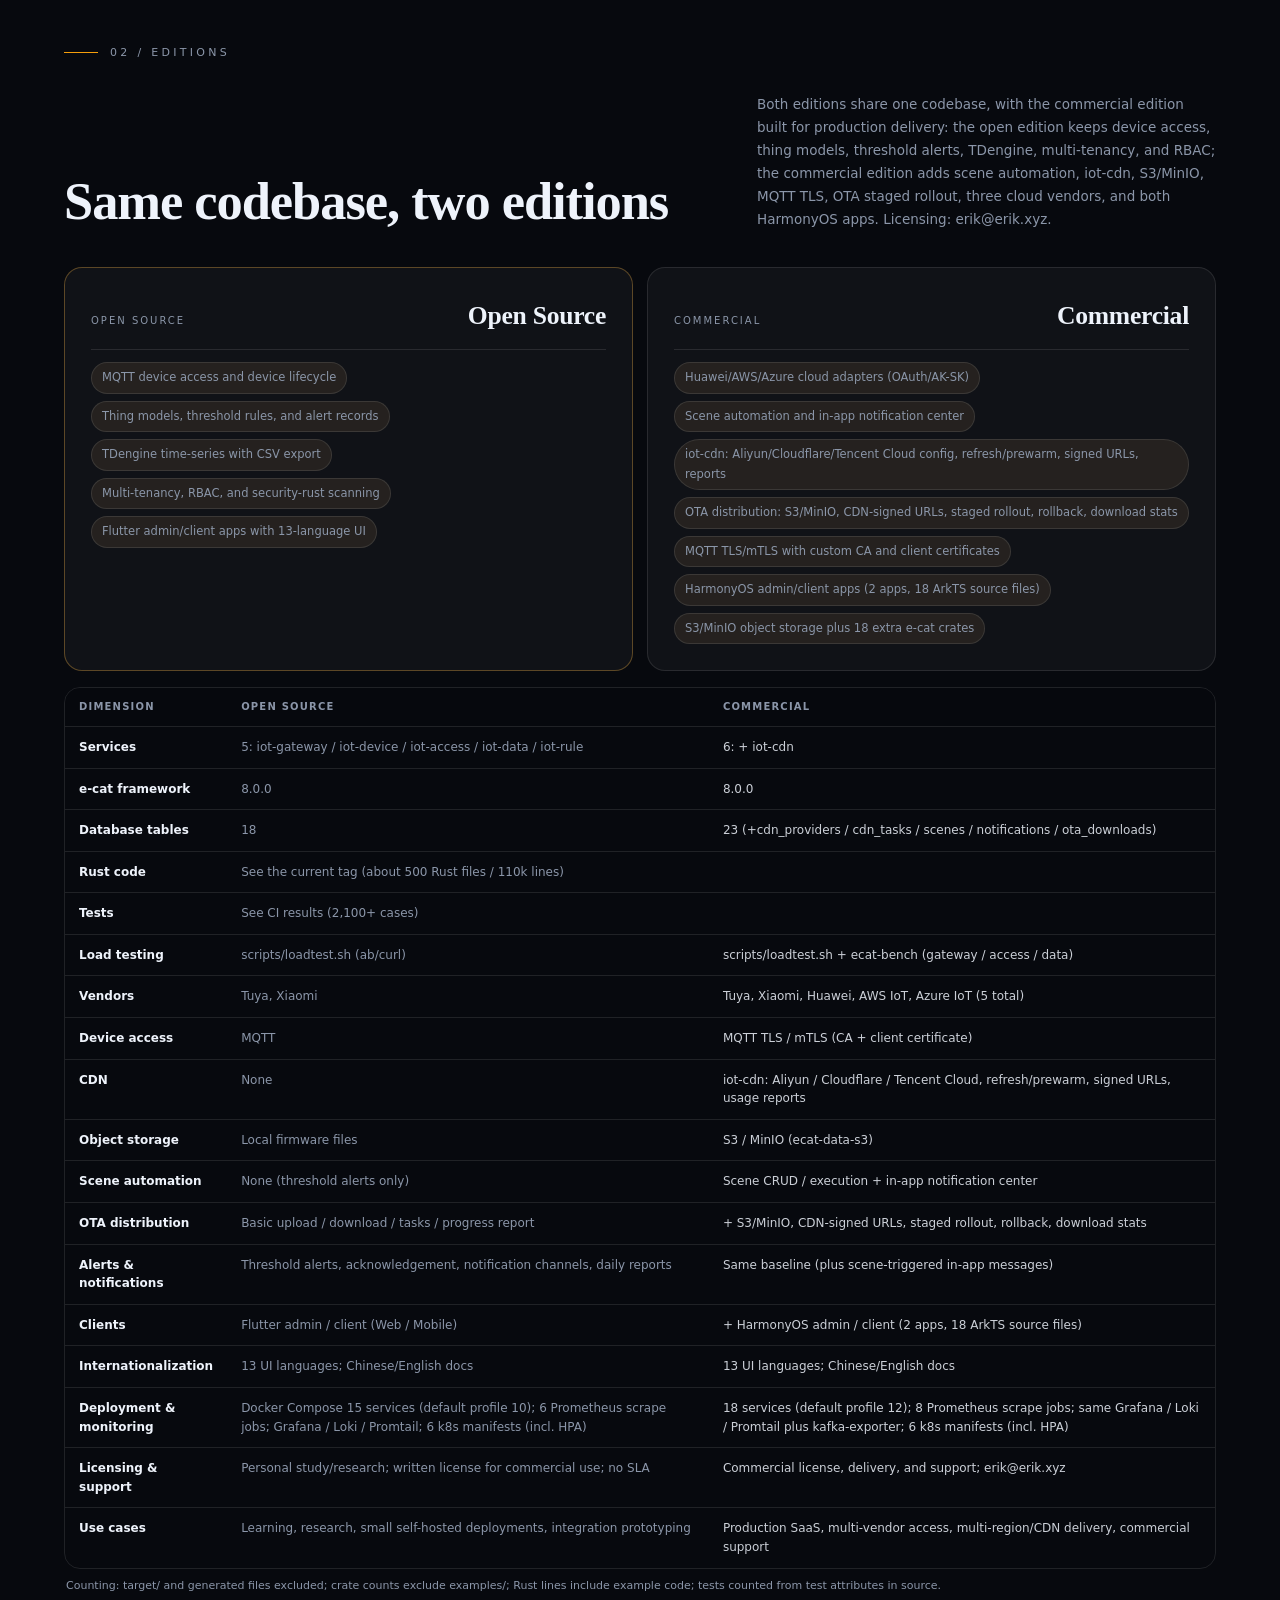
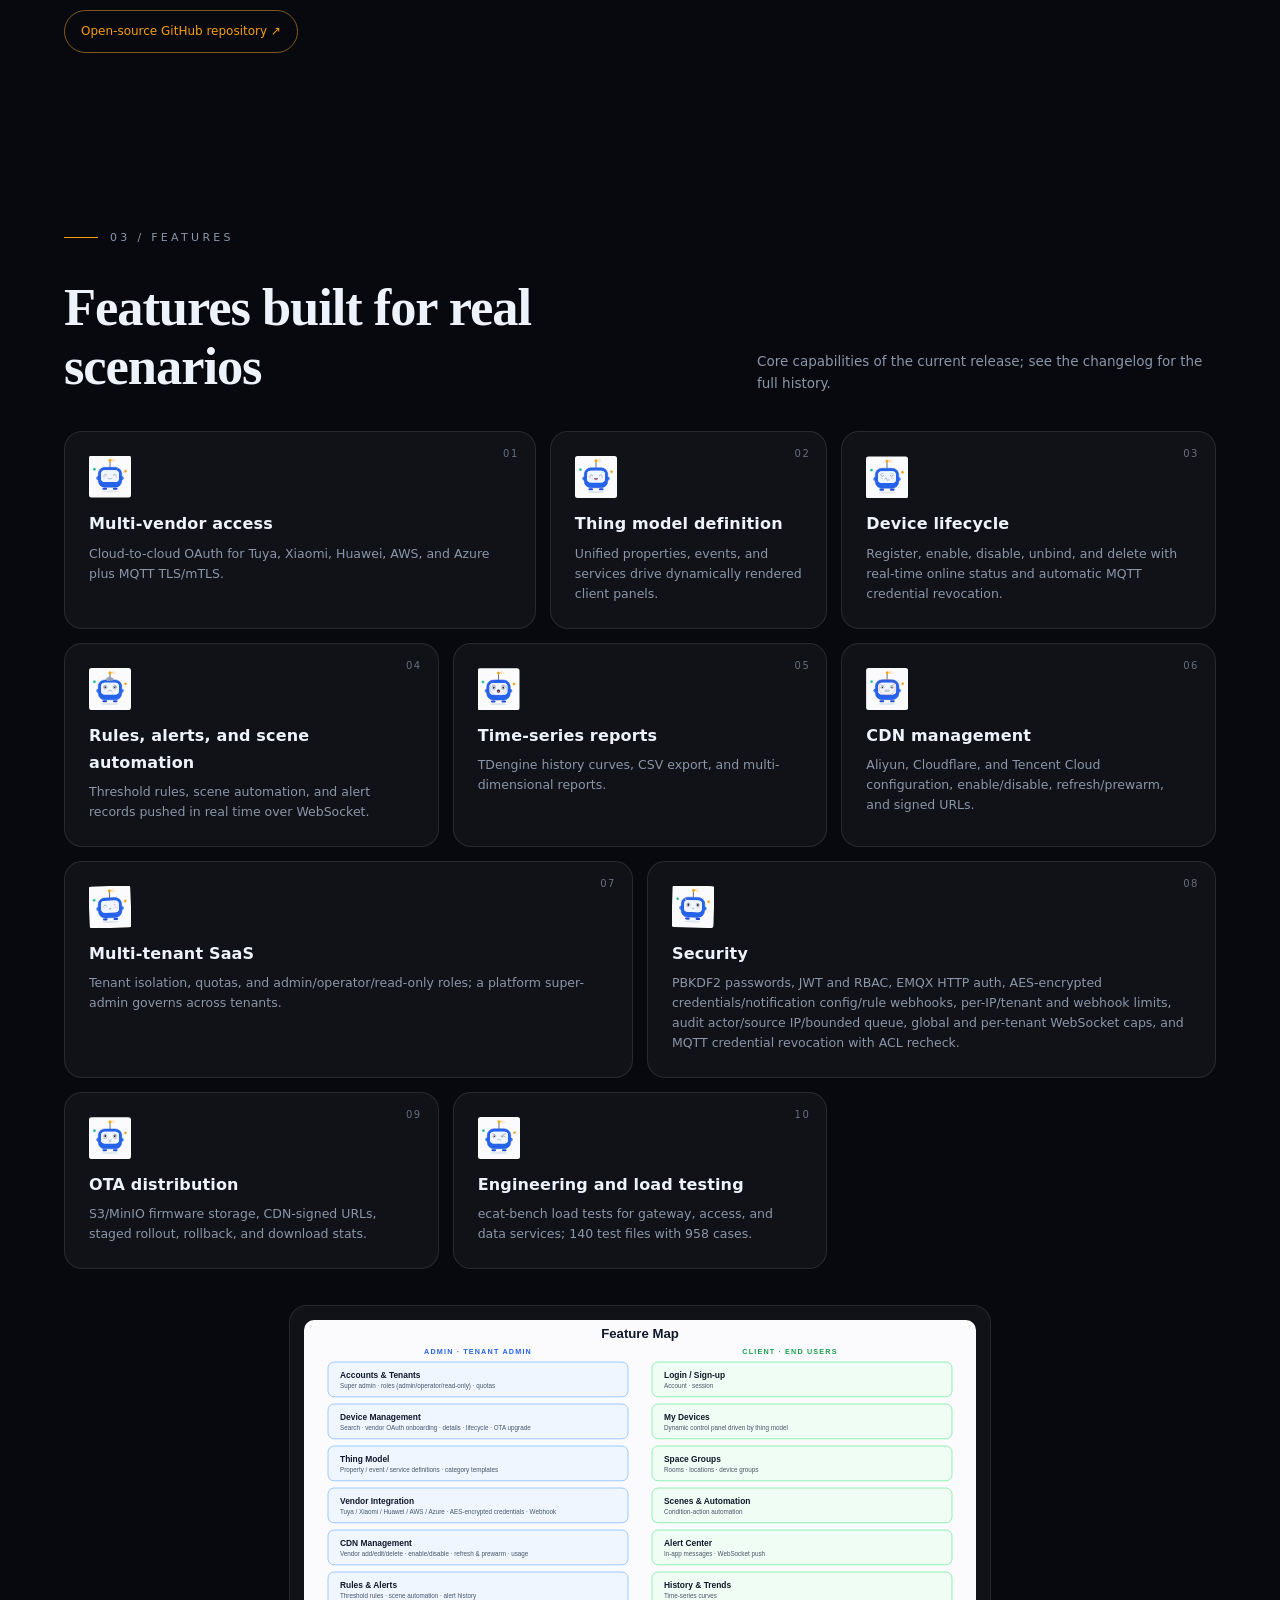
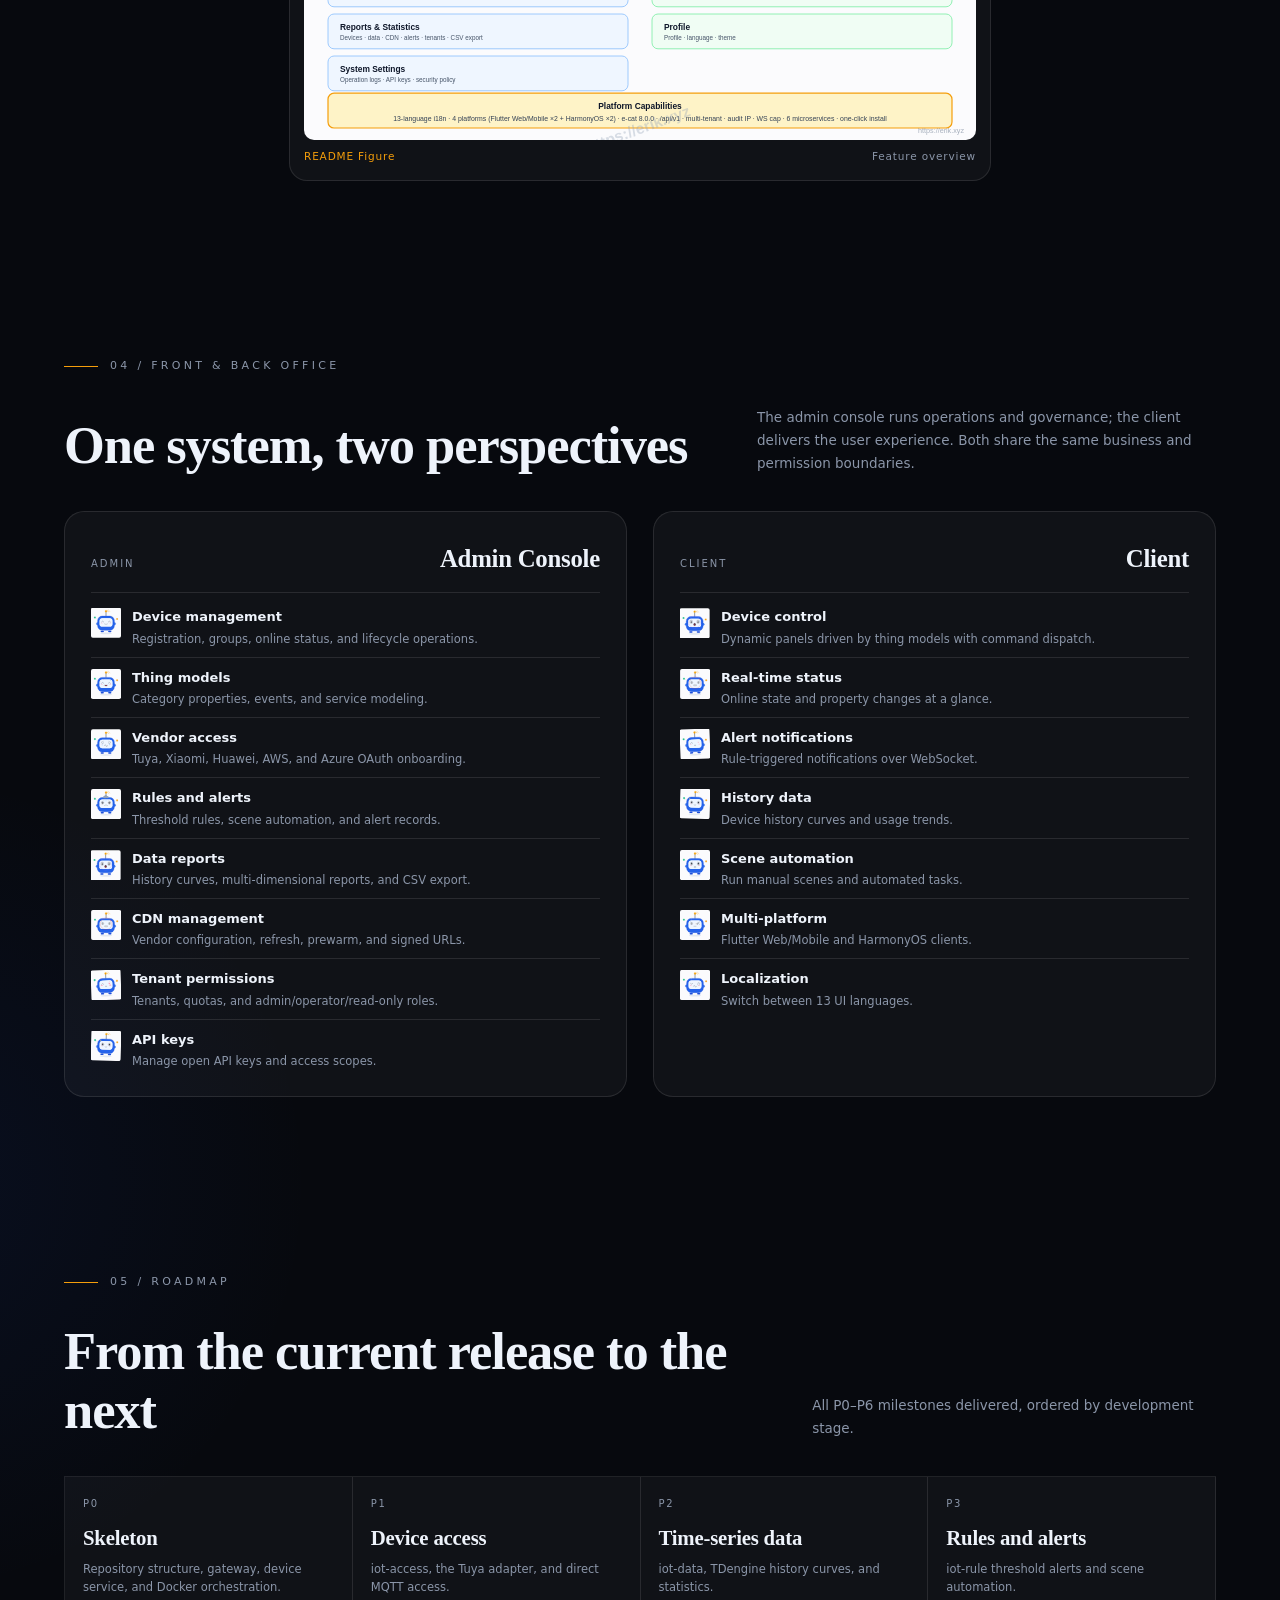
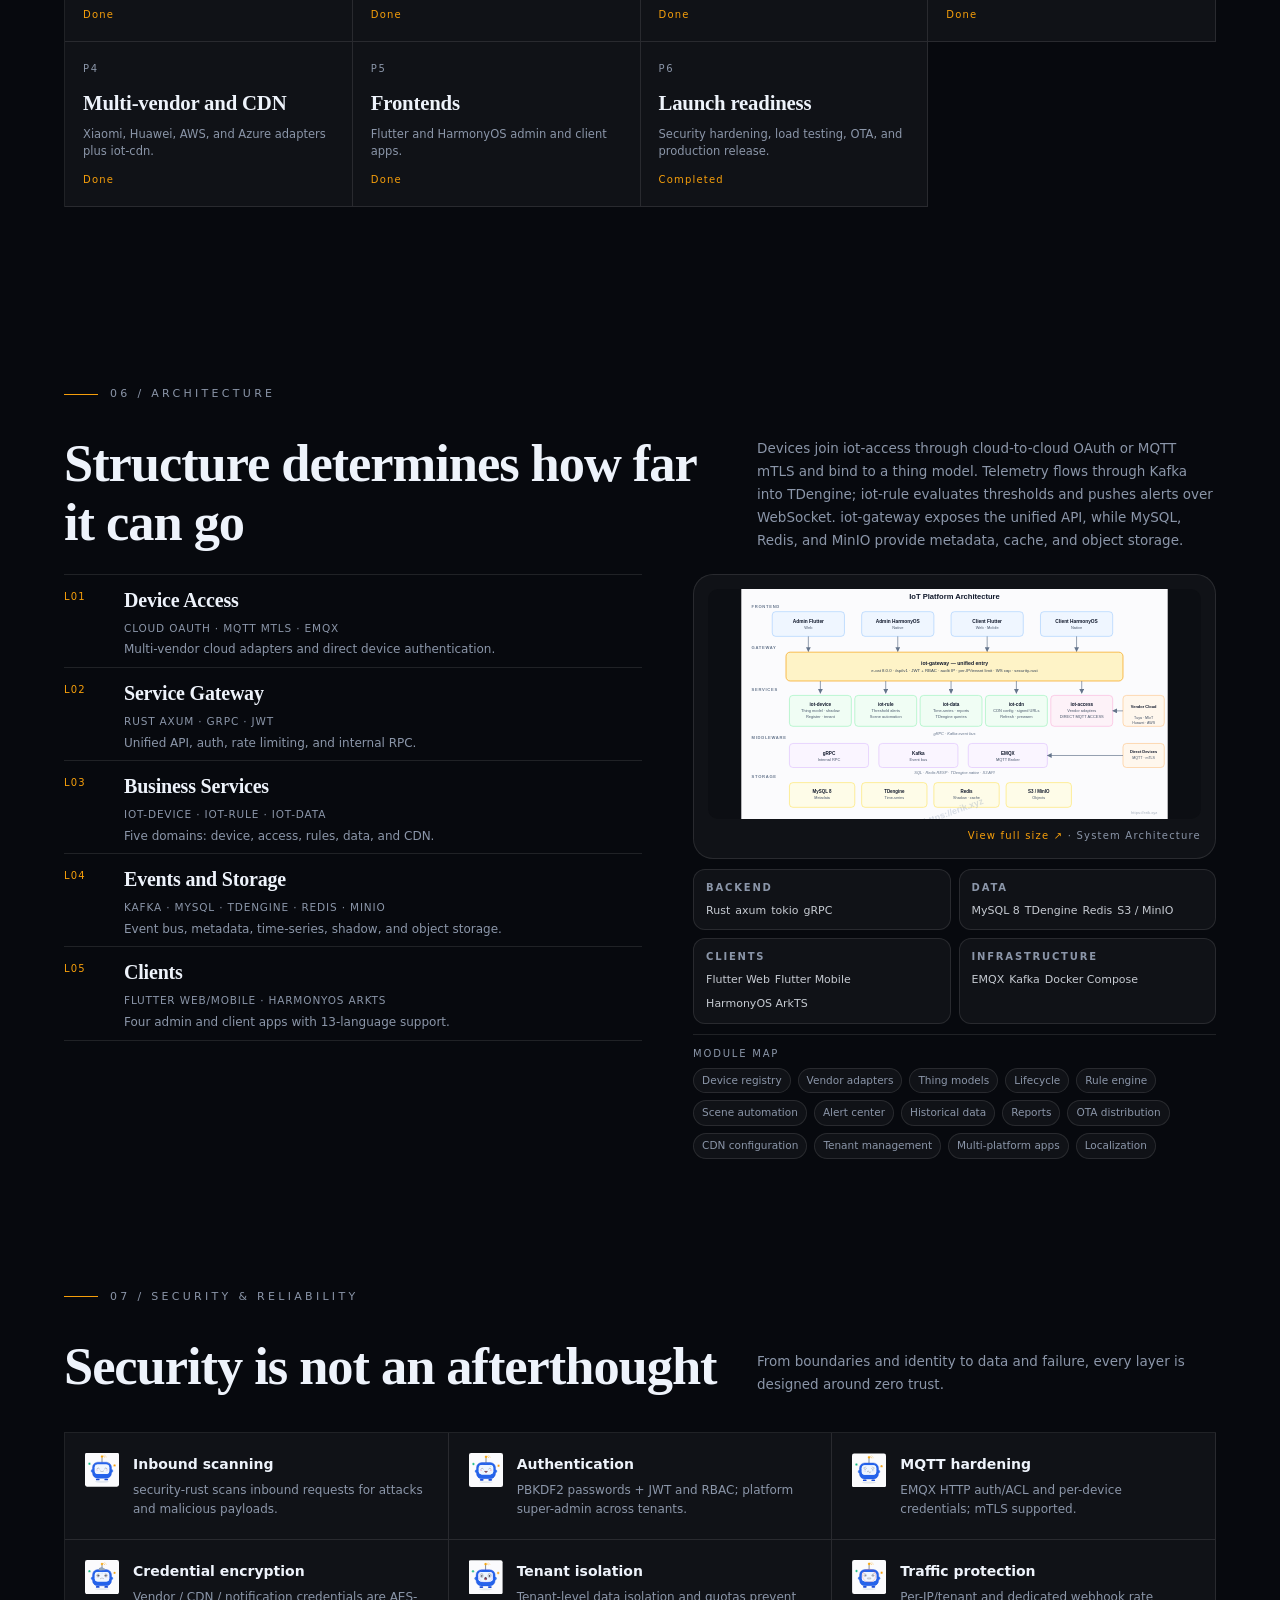
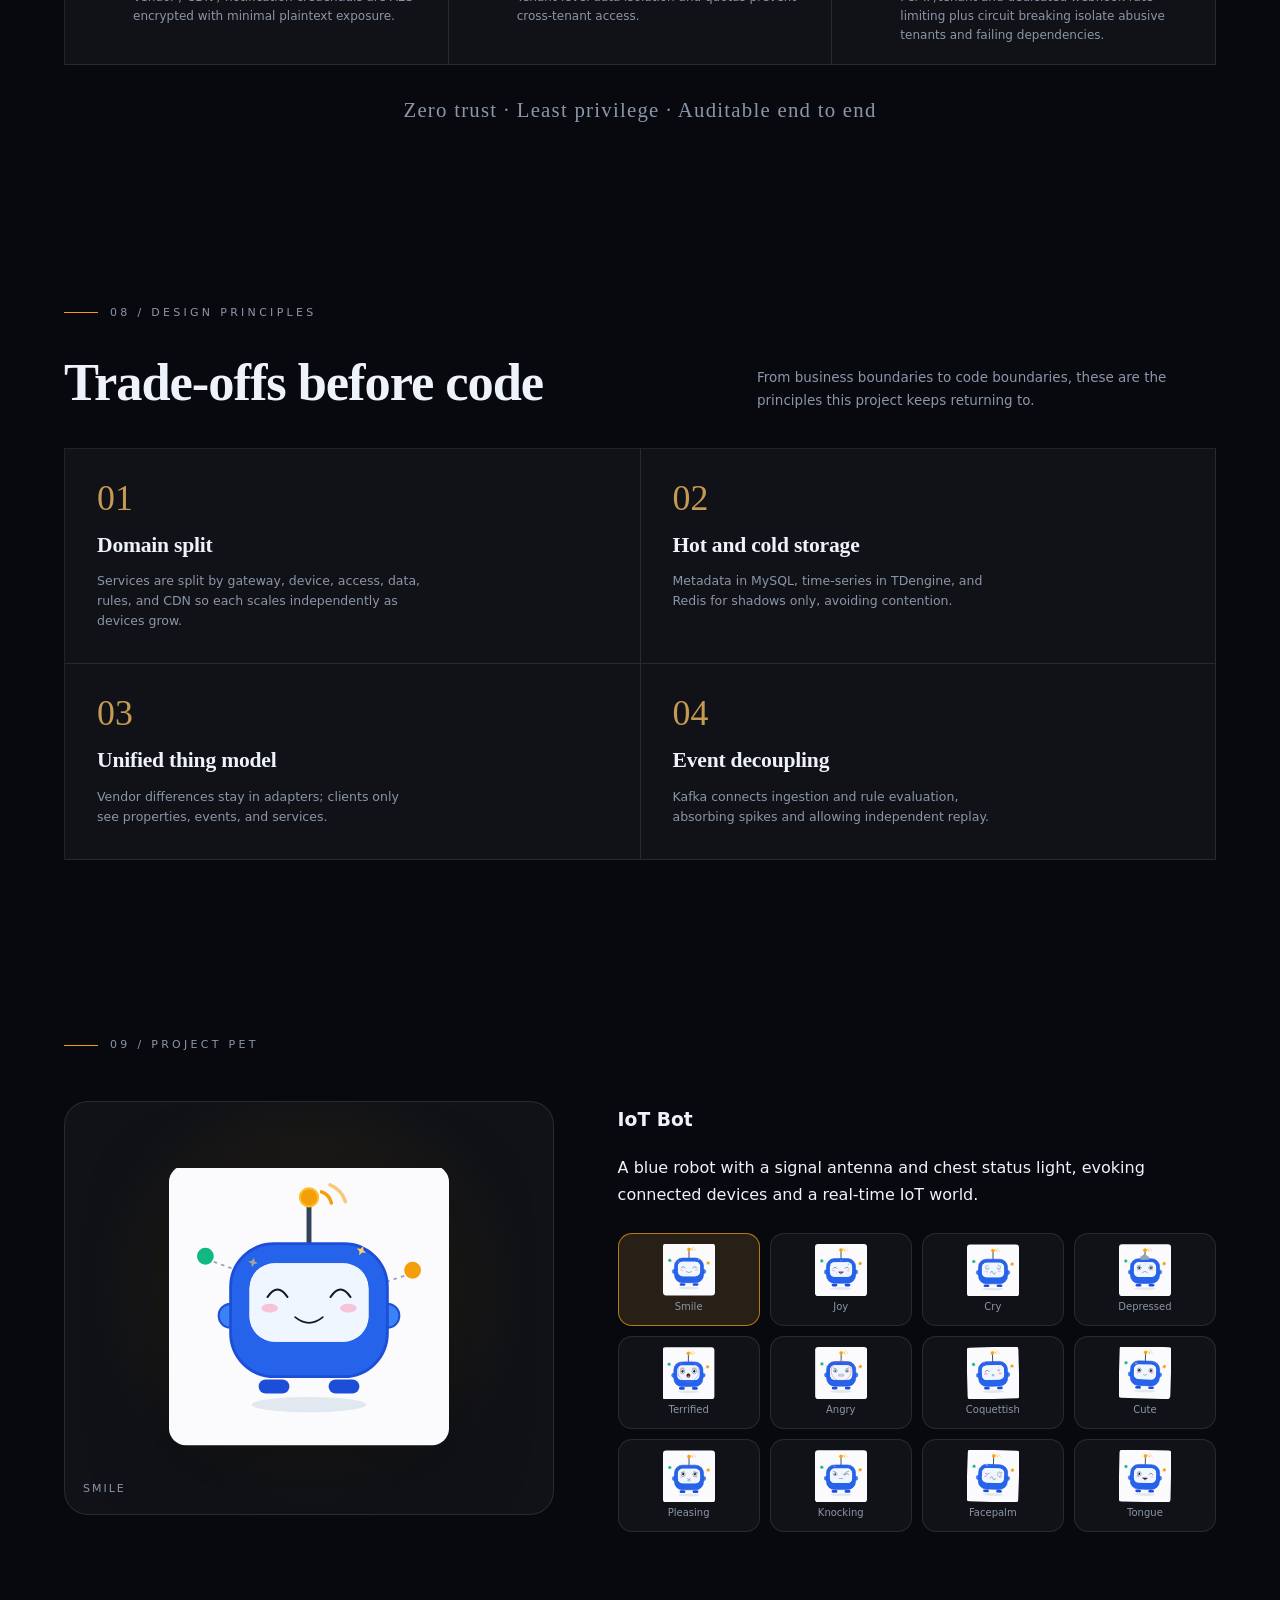
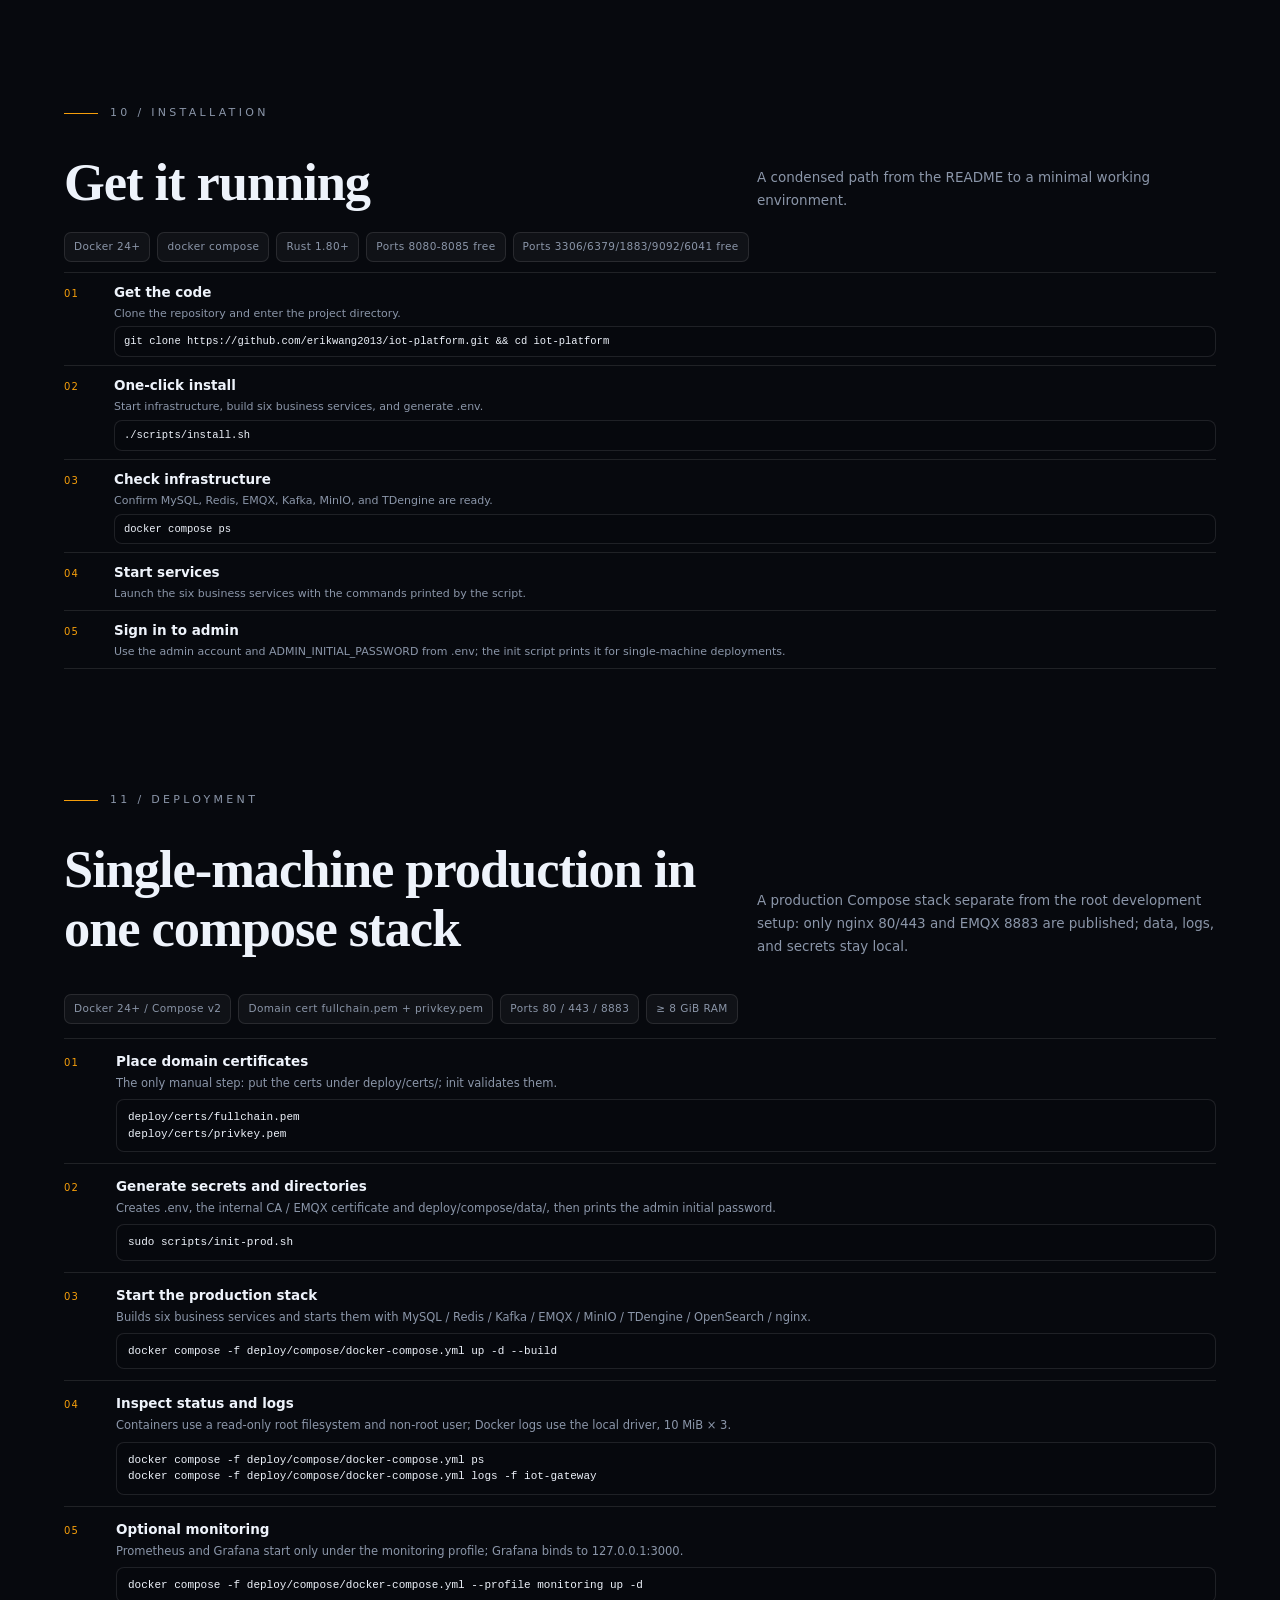
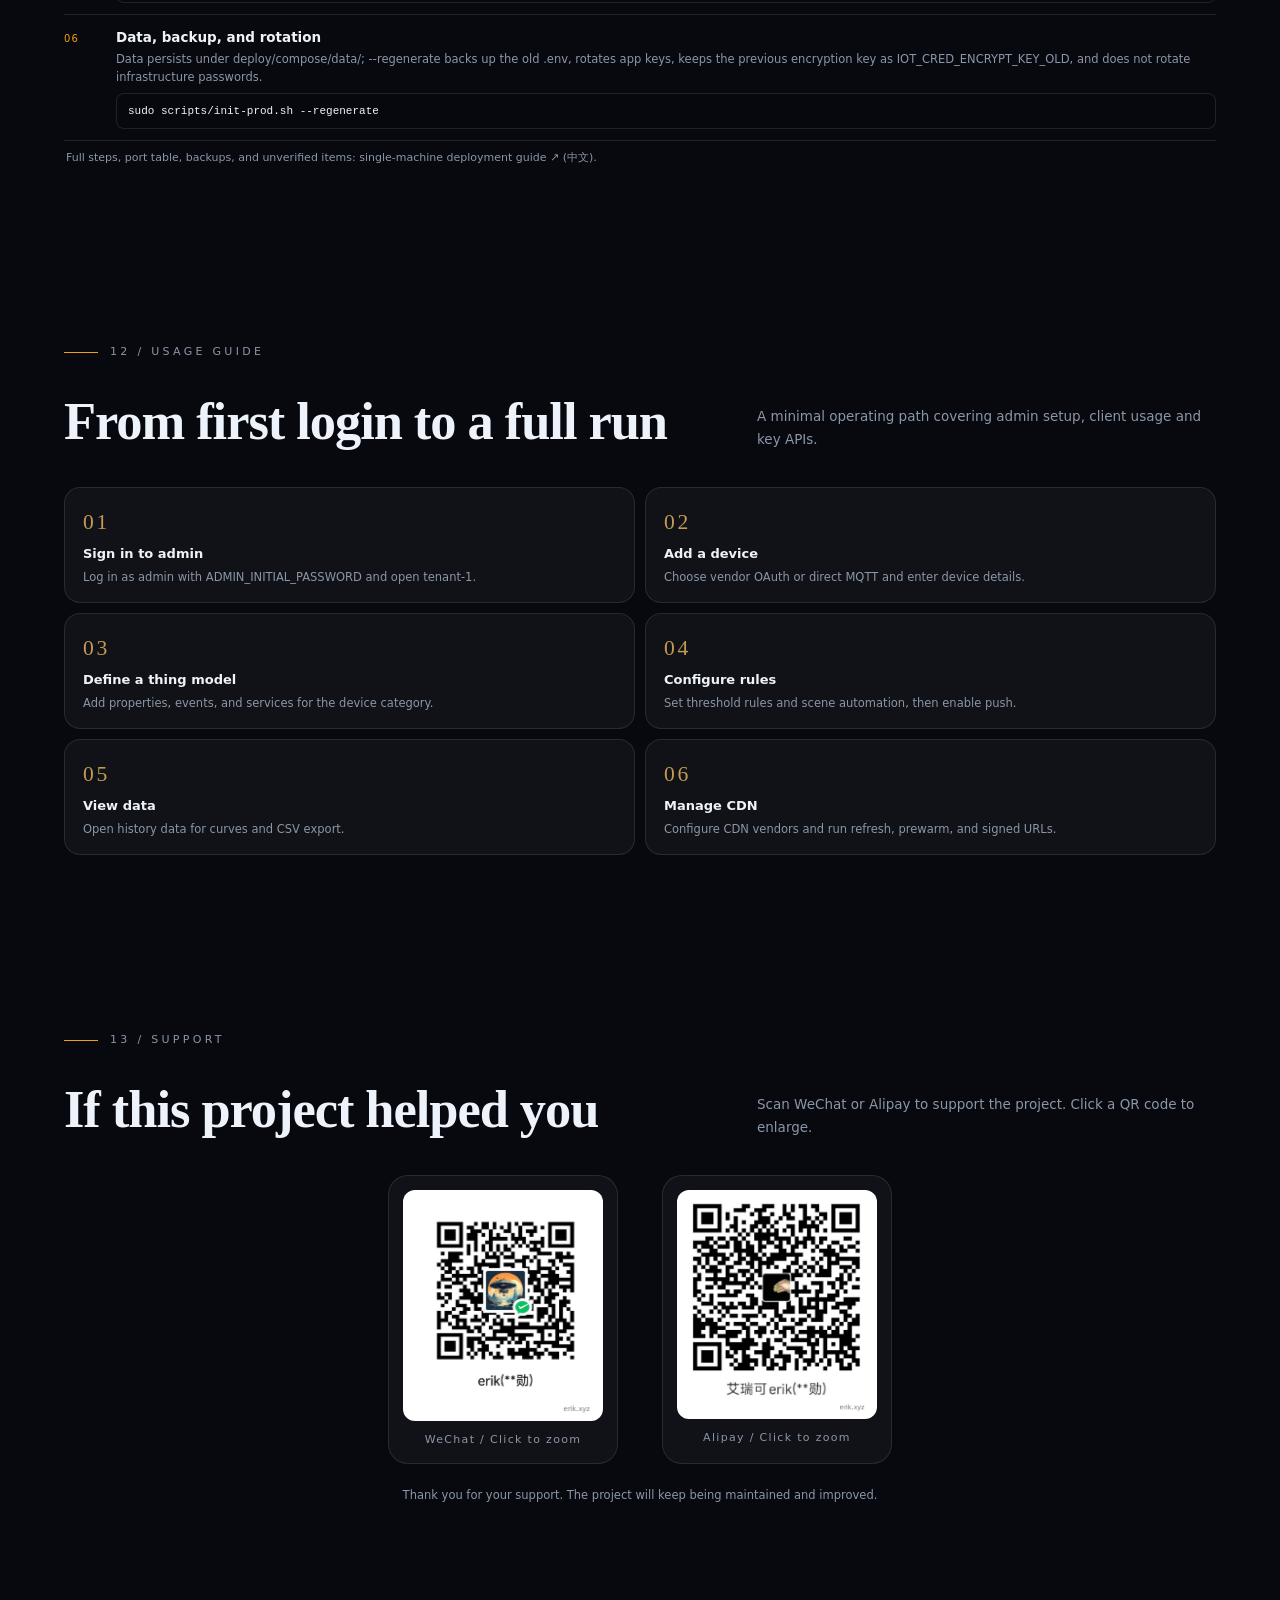
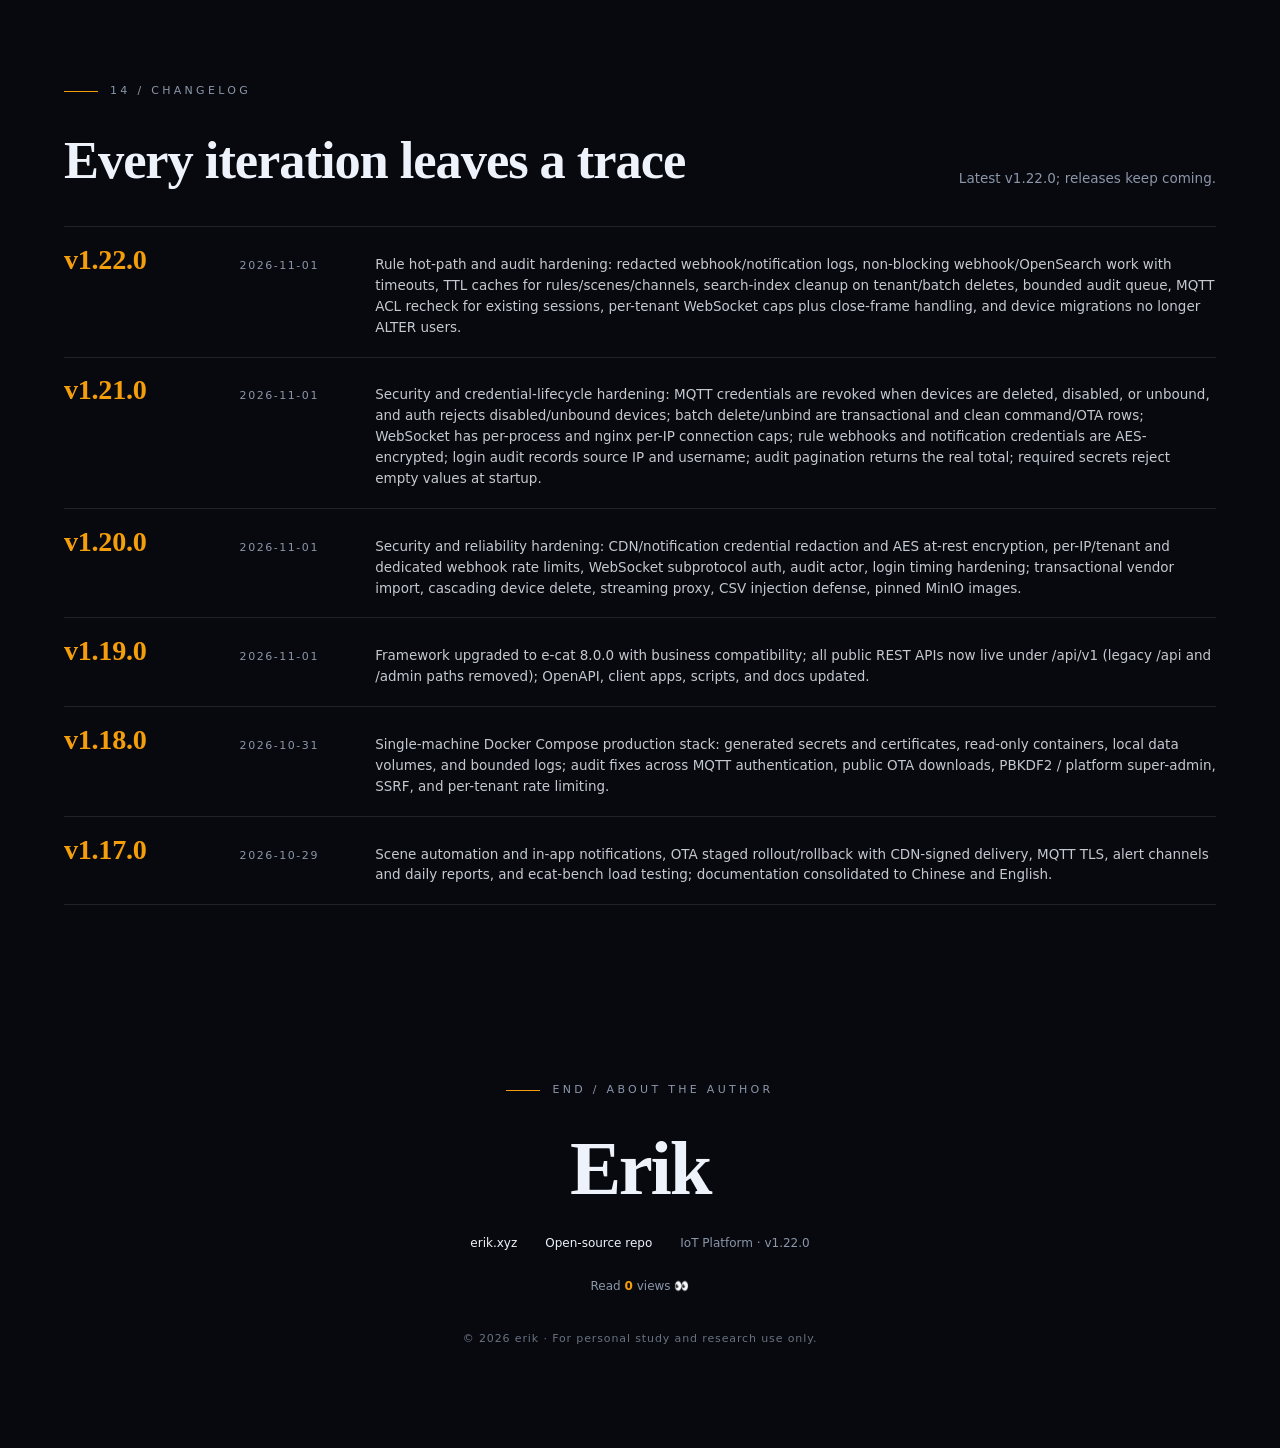
==== commit 7e67faff: "fix!: rule hot-path, audit and credential lifecycle hardening (v1.22.0) - redact webhook/notificatio" ====
--- a/site/en.html
+++ b/site/en.html
@@ -119,7 +119,7 @@
         <h2>Features built for real scenarios</h2>
         <p>Core capabilities of the current release; see the changelog for the full history.</p>
       </div>
-      <div class="features"><article class="feature" data-reveal style="transition-delay:0ms"><span class="idx">01</span><img src="assets/pet/expressions/smile.svg" alt="Smile" width="42" height="42" loading="lazy"><b>Multi-vendor access</b><p>Cloud-to-cloud OAuth for Tuya, Xiaomi, Huawei, AWS, and Azure plus MQTT TLS/mTLS.</p></article><article class="feature" data-reveal style="transition-delay:35ms"><span class="idx">02</span><img src="assets/pet/expressions/joy.svg" alt="Joy" width="42" height="42" loading="lazy"><b>Thing model definition</b><p>Unified properties, events, and services drive dynamically rendered client panels.</p></article><article class="feature" data-reveal style="transition-delay:70ms"><span class="idx">03</span><img src="assets/pet/expressions/cry.svg" alt="Cry" width="42" height="42" loading="lazy"><b>Device lifecycle</b><p>Register, enable, disable, unbind, and delete with real-time online status and automatic MQTT credential revocation.</p></article><article class="feature" data-reveal style="transition-delay:105ms"><span class="idx">04</span><img src="assets/pet/expressions/depressed.svg" alt="Depressed" width="42" height="42" loading="lazy"><b>Rules, alerts, and scene automation</b><p>Threshold rules, scene automation, and alert records pushed in real time over WebSocket.</p></article><article class="feature" data-reveal style="transition-delay:140ms"><span class="idx">05</span><img src="assets/pet/expressions/terrified.svg" alt="Terrified" width="42" height="42" loading="lazy"><b>Time-series reports</b><p>TDengine history curves, CSV export, and multi-dimensional reports.</p></article><article class="feature" data-reveal style="transition-delay:175ms"><span class="idx">06</span><img src="assets/pet/expressions/angry.svg" alt="Angry" width="42" height="42" loading="lazy"><b>CDN management</b><p>Aliyun, Cloudflare, and Tencent Cloud configuration, enable/disable, refresh/prewarm, and signed URLs.</p></article><article class="feature" data-reveal style="transition-delay:210ms"><span class="idx">07</span><img src="assets/pet/expressions/coquettish.svg" alt="Coquettish" width="42" height="42" loading="lazy"><b>Multi-tenant SaaS</b><p>Tenant isolation, quotas, and admin/operator/read-only roles; a platform super-admin governs across tenants.</p></article><article class="feature" data-reveal style="transition-delay:245ms"><span class="idx">08</span><img src="assets/pet/expressions/cute.svg" alt="Cute" width="42" height="42" loading="lazy"><b>Security</b><p>PBKDF2 passwords, JWT and RBAC, EMQX HTTP auth, AES-encrypted credentials/notification config/rule webhooks, per-IP/tenant and webhook limits, audit actor plus source IP, WebSocket connection caps, and automatic MQTT credential revocation.</p></article><article class="feature" data-reveal style="transition-delay:280ms"><span class="idx">09</span><img src="assets/pet/expressions/pleasing.svg" alt="Pleasing" width="42" height="42" loading="lazy"><b>OTA distribution</b><p>S3/MinIO firmware storage, CDN-signed URLs, staged rollout, rollback, and download stats.</p></article><article class="feature" data-reveal style="transition-delay:315ms"><span class="idx">10</span><img src="assets/pet/expressions/knocking.svg" alt="Knocking" width="42" height="42" loading="lazy"><b>Engineering and load testing</b><p>ecat-bench load tests for gateway, access, and data services; 140 test files with 958 cases.</p></article></div>
+      <div class="features"><article class="feature" data-reveal style="transition-delay:0ms"><span class="idx">01</span><img src="assets/pet/expressions/smile.svg" alt="Smile" width="42" height="42" loading="lazy"><b>Multi-vendor access</b><p>Cloud-to-cloud OAuth for Tuya, Xiaomi, Huawei, AWS, and Azure plus MQTT TLS/mTLS.</p></article><article class="feature" data-reveal style="transition-delay:35ms"><span class="idx">02</span><img src="assets/pet/expressions/joy.svg" alt="Joy" width="42" height="42" loading="lazy"><b>Thing model definition</b><p>Unified properties, events, and services drive dynamically rendered client panels.</p></article><article class="feature" data-reveal style="transition-delay:70ms"><span class="idx">03</span><img src="assets/pet/expressions/cry.svg" alt="Cry" width="42" height="42" loading="lazy"><b>Device lifecycle</b><p>Register, enable, disable, unbind, and delete with real-time online status and automatic MQTT credential revocation.</p></article><article class="feature" data-reveal style="transition-delay:105ms"><span class="idx">04</span><img src="assets/pet/expressions/depressed.svg" alt="Depressed" width="42" height="42" loading="lazy"><b>Rules, alerts, and scene automation</b><p>Threshold rules, scene automation, and alert records pushed in real time over WebSocket.</p></article><article class="feature" data-reveal style="transition-delay:140ms"><span class="idx">05</span><img src="assets/pet/expressions/terrified.svg" alt="Terrified" width="42" height="42" loading="lazy"><b>Time-series reports</b><p>TDengine history curves, CSV export, and multi-dimensional reports.</p></article><article class="feature" data-reveal style="transition-delay:175ms"><span class="idx">06</span><img src="assets/pet/expressions/angry.svg" alt="Angry" width="42" height="42" loading="lazy"><b>CDN management</b><p>Aliyun, Cloudflare, and Tencent Cloud configuration, enable/disable, refresh/prewarm, and signed URLs.</p></article><article class="feature" data-reveal style="transition-delay:210ms"><span class="idx">07</span><img src="assets/pet/expressions/coquettish.svg" alt="Coquettish" width="42" height="42" loading="lazy"><b>Multi-tenant SaaS</b><p>Tenant isolation, quotas, and admin/operator/read-only roles; a platform super-admin governs across tenants.</p></article><article class="feature" data-reveal style="transition-delay:245ms"><span class="idx">08</span><img src="assets/pet/expressions/cute.svg" alt="Cute" width="42" height="42" loading="lazy"><b>Security</b><p>PBKDF2 passwords, JWT and RBAC, EMQX HTTP auth, AES-encrypted credentials/notification config/rule webhooks, per-IP/tenant and webhook limits, audit actor/source IP/bounded queue, global and per-tenant WebSocket caps, and MQTT credential revocation with ACL recheck.</p></article><article class="feature" data-reveal style="transition-delay:280ms"><span class="idx">09</span><img src="assets/pet/expressions/pleasing.svg" alt="Pleasing" width="42" height="42" loading="lazy"><b>OTA distribution</b><p>S3/MinIO firmware storage, CDN-signed URLs, staged rollout, rollback, and download stats.</p></article><article class="feature" data-reveal style="transition-delay:315ms"><span class="idx">10</span><img src="assets/pet/expressions/knocking.svg" alt="Knocking" width="42" height="42" loading="lazy"><b>Engineering and load testing</b><p>ecat-bench load tests for gateway, access, and data services; 140 test files with 958 cases.</p></article></div>
       <p class="features-note">← Swipe to explore →</p>
       <figure class="content-figure" data-reveal><img src="assets/img/en/readme-feature.svg" width="1120" height="700" alt="Feature overview" loading="lazy"><figcaption><span>README Figure</span>Feature overview</figcaption></figure>
     </div>
@@ -263,9 +263,9 @@
       <div class="section-label">14 / Changelog</div>
       <div class="section-head" data-reveal>
         <h2>Every iteration leaves a trace</h2>
-        <p>Latest v1.21.0; releases keep coming.</p>
-      </div>
-      <div class="timeline" data-reveal><div class="tl-item"><b>v1.21.0</b><time>2026-11-01</time><p>Security and credential-lifecycle hardening: MQTT credentials are revoked when devices are deleted, disabled, or unbound, and auth rejects disabled/unbound devices; batch delete/unbind are transactional and clean command/OTA rows; WebSocket has per-process and nginx per-IP connection caps; rule webhooks and notification credentials are AES-encrypted; login audit records source IP and username; audit pagination returns the real total; required secrets reject empty values at startup.</p></div><div class="tl-item"><b>v1.20.0</b><time>2026-11-01</time><p>Security and reliability hardening: CDN/notification credential redaction and AES at-rest encryption, per-IP/tenant and dedicated webhook rate limits, WebSocket subprotocol auth, audit actor, login timing hardening; transactional vendor import, cascading device delete, streaming proxy, CSV injection defense, pinned MinIO images.</p></div><div class="tl-item"><b>v1.19.0</b><time>2026-11-01</time><p>Framework upgraded to e-cat 8.0.0 with business compatibility; all public REST APIs now live under /api/v1 (legacy /api and /admin paths removed); OpenAPI, client apps, scripts, and docs updated.</p></div><div class="tl-item"><b>v1.18.0</b><time>2026-10-31</time><p>Single-machine Docker Compose production stack: generated secrets and certificates, read-only containers, local data volumes, and bounded logs; audit fixes across MQTT authentication, public OTA downloads, PBKDF2 / platform super-admin, SSRF, and per-tenant rate limiting.</p></div><div class="tl-item"><b>v1.17.0</b><time>2026-10-29</time><p>Scene automation and in-app notifications, OTA staged rollout/rollback with CDN-signed delivery, MQTT TLS, alert channels and daily reports, and ecat-bench load testing; documentation consolidated to Chinese and English.</p></div><div class="tl-item"><b>v1.16.1</b><time>2026-10-27</time><p>License changed to personal use only; README and multilingual docs updated.</p></div><div class="tl-item"><b>v1.16.0</b><time>2026-10-18</time><p>Version release.</p></div><div class="tl-item"><b>v1.15.0</b><time>2026-09-04</time><p>Version release.</p></div><div class="tl-item"><b>v1.14.0</b><time>2026-09-04</time><p>Version release.</p></div><div class="tl-item"><b>v1.13.0</b><time>2026-09-01</time><p>Version release.</p></div><div class="tl-item"><b>v1.12.0</b><time>2026-08-31</time><p>Version release.</p></div><div class="tl-item"><b>v1.11.0</b><time>2026-08-31</time><p>Version release.</p></div><div class="tl-item"><b>v1.10.0</b><time>2026-08-31</time><p>Version release.</p></div></div>
+        <p>Latest v1.22.0; releases keep coming.</p>
+      </div>
+      <div class="timeline" data-reveal><div class="tl-item"><b>v1.22.0</b><time>2026-11-01</time><p>Rule hot-path and audit hardening: redacted webhook/notification logs, non-blocking webhook/OpenSearch work with timeouts, TTL caches for rules/scenes/channels, search-index cleanup on tenant/batch deletes, bounded audit queue, MQTT ACL recheck for existing sessions, per-tenant WebSocket caps plus close-frame handling, and device migrations no longer ALTER users.</p></div><div class="tl-item"><b>v1.21.0</b><time>2026-11-01</time><p>Security and credential-lifecycle hardening: MQTT credentials are revoked when devices are deleted, disabled, or unbound, and auth rejects disabled/unbound devices; batch delete/unbind are transactional and clean command/OTA rows; WebSocket has per-process and nginx per-IP connection caps; rule webhooks and notification credentials are AES-encrypted; login audit records source IP and username; audit pagination returns the real total; required secrets reject empty values at startup.</p></div><div class="tl-item"><b>v1.20.0</b><time>2026-11-01</time><p>Security and reliability hardening: CDN/notification credential redaction and AES at-rest encryption, per-IP/tenant and dedicated webhook rate limits, WebSocket subprotocol auth, audit actor, login timing hardening; transactional vendor import, cascading device delete, streaming proxy, CSV injection defense, pinned MinIO images.</p></div><div class="tl-item"><b>v1.19.0</b><time>2026-11-01</time><p>Framework upgraded to e-cat 8.0.0 with business compatibility; all public REST APIs now live under /api/v1 (legacy /api and /admin paths removed); OpenAPI, client apps, scripts, and docs updated.</p></div><div class="tl-item"><b>v1.18.0</b><time>2026-10-31</time><p>Single-machine Docker Compose production stack: generated secrets and certificates, read-only containers, local data volumes, and bounded logs; audit fixes across MQTT authentication, public OTA downloads, PBKDF2 / platform super-admin, SSRF, and per-tenant rate limiting.</p></div><div class="tl-item"><b>v1.17.0</b><time>2026-10-29</time><p>Scene automation and in-app notifications, OTA staged rollout/rollback with CDN-signed delivery, MQTT TLS, alert channels and daily reports, and ecat-bench load testing; documentation consolidated to Chinese and English.</p></div><div class="tl-item"><b>v1.16.1</b><time>2026-10-27</time><p>License changed to personal use only; README and multilingual docs updated.</p></div><div class="tl-item"><b>v1.16.0</b><time>2026-10-18</time><p>Version release.</p></div><div class="tl-item"><b>v1.15.0</b><time>2026-09-04</time><p>Version release.</p></div><div class="tl-item"><b>v1.14.0</b><time>2026-09-04</time><p>Version release.</p></div><div class="tl-item"><b>v1.13.0</b><time>2026-09-01</time><p>Version release.</p></div><div class="tl-item"><b>v1.12.0</b><time>2026-08-31</time><p>Version release.</p></div><div class="tl-item"><b>v1.11.0</b><time>2026-08-31</time><p>Version release.</p></div><div class="tl-item"><b>v1.10.0</b><time>2026-08-31</time><p>Version release.</p></div></div>
     </div>
   </section>
 
@@ -276,7 +276,7 @@
       <div class="footer-meta">
         <a href="https://erik.xyz" target="_blank" rel="noopener">erik.xyz</a>
         <a href="https://github.com/erikwang2013/iot-platform" target="_blank" rel="noopener">Open-source repo</a>
-        <span>IoT Platform · v1.21.0</span>
+        <span>IoT Platform · v1.22.0</span>
       </div>
       <div class="footer-info" id="busuanzi"><script async src="//busuanzi.ibruce.info/busuanzi/2.3/busuanzi.pure.mini.js"></script> <span id="busuanzi_container_page_pv"><span data-i18n="post.readA">Read</span> <b id="busuanzi_value_page_pv">0</b> <span data-i18n="post.readB">views 👀</span></span></div>
       <p class="footer-note">© 2026 erik · For personal study and research use only.</p>
@@ -294,7 +294,7 @@
     <p class="search-empty" id="searchEmpty">Enter keywords to search features, modules, versions, installation and usage.</p>
   </div>
 </div>
-<script type="application/json" id="searchIndex">[{"id": "intro", "section": "Introduction", "title": "IoT Management Platform", "text": "This IoT management platform serves device vendors, solution providers, and multi-tenant SaaS operators. It connects Tuya, Xiaomi, Huawei, AWS IoT, Azure IoT, and other major ecosystems through one platform for device management, thing mode"}, {"id": "intro", "section": "Introduction", "title": "Use cases & stack", "text": "Device vendors IoT solution providers Multi-tenant SaaS operators Hardware developers Rust axum tokio gRPC Flutter HarmonyOS ArkTS EMQX Kafka MySQL 8 TDengine"}, {"id": "editions", "section": "Editions", "title": "Editions", "text": "Both editions share one codebase, with the commercial edition built for production delivery: the open edition keeps device access, thing models, threshold alerts, TDengine, multi-tenancy, and RBAC; the commercial edition adds scene automation, iot-cdn, S3/MinIO, MQTT TLS, OTA staged rollout, three cloud vendors, and both HarmonyOS apps. Licensing: erik@erik.xyz."}, {"id": "editions", "section": "Editions", "title": "Services", "text": "Open: 5: iot-gateway / iot-device / iot-access / iot-data / iot-rule Commercial: 6: + iot-cdn"}, {"id": "editions", "section": "Editions", "title": "e-cat framework", "text": "Open: e-cat 8.0.0 Commercial: e-cat 8.0.0"}, {"id": "editions", "section": "Editions", "title": "Database tables", "text": "Open: 18 Commercial: 23 (+cdn_providers / cdn_tasks / scenes / notifications / ota_downloads)"}, {"id": "editions", "section": "Editions", "title": "Rust code", "text": "See the current tag (about 500 Rust files / 110k lines)"}, {"id": "editions", "section": "Editions", "title": "Tests", "text": "See CI results (2,100+ cases)"}, {"id": "editions", "section": "Editions", "title": "Load testing", "text": "Open: scripts/loadtest.sh (ab/curl) Commercial: scripts/loadtest.sh + ecat-bench (gateway / access / data)"}, {"id": "editions", "section": "Editions", "title": "Vendors", "text": "Open: Tuya, Xiaomi Commercial: Tuya, Xiaomi, Huawei, AWS IoT, Azure IoT (5 total)"}, {"id": "editions", "section": "Editions", "title": "Device access", "text": "Open: MQTT Commercial: MQTT TLS / mTLS (CA + client certificate)"}, {"id": "editions", "section": "Editions", "title": "CDN", "text": "Open: None Commercial: iot-cdn: Aliyun / Cloudflare / Tencent Cloud, refresh/prewarm, signed URLs, usage reports"}, {"id": "editions", "section": "Editions", "title": "Object storage", "text": "Open: Local firmware files Commercial: S3 / MinIO (ecat-data-s3)"}, {"id": "editions", "section": "Editions", "title": "Scene automation", "text": "Open: None (threshold alerts only) Commercial: Scene CRUD / execution + in-app notification center"}, {"id": "editions", "section": "Editions", "title": "OTA distribution", "text": "Open: Basic upload / download / tasks / progress report Commercial: + S3/MinIO, CDN-signed URLs, staged rollout, rollback, download stats"}, {"id": "editions", "section": "Editions", "title": "Alerts & notifications", "text": "Open: Threshold alerts, acknowledgement, notification channels, daily reports Commercial: Same baseline (plus scene-triggered in-app messages)"}, {"id": "editions", "section": "Editions", "title": "Clients", "text": "Open: Flutter admin / client (Web / Mobile) Commercial: + HarmonyOS admin / client (2 apps, 18 ArkTS source files)"}, {"id": "editions", "section": "Editions", "title": "Internationalization", "text": "Open: 13 UI languages; Chinese/English docs Commercial: 13 UI languages; Chinese/English docs"}, {"id": "editions", "section": "Editions", "title": "Deployment & monitoring", "text": "Open: Docker Compose 15 services (default profile 10); 6 Prometheus scrape jobs; Grafana / Loki / Promtail; 6 k8s manifests (incl. HPA) Commercial: 18 services (default profile 12); 8 Prometheus scrape jobs; same Grafana / Loki / Promtail plus kafka-exporter; 6 k8s manifests (incl. HPA)"}, {"id": "editions", "section": "Editions", "title": "Licensing & support", "text": "Open: Personal study/research; written license for commercial use; no SLA Commercial: Commercial license, delivery, and support; erik@erik.xyz"}, {"id": "editions", "section": "Editions", "title": "Use cases", "text": "Open: Learning, research, small self-hosted deployments, integration prototyping Commercial: Production SaaS, multi-vendor access, multi-region/CDN delivery, commercial support"}, {"id": "editions", "section": "Editions", "title": "Open edition capabilities", "text": "MQTT device access and device lifecycle Thing models, threshold rules, and alert records TDengine time-series with CSV export Multi-tenancy, RBAC, and security-rust scanning Flutter admin/client apps with 13-language UI"}, {"id": "editions", "section": "Editions", "title": "Commercial edition extras", "text": "Huawei/AWS/Azure cloud adapters (OAuth/AK-SK) Scene automation and in-app notification center iot-cdn: Aliyun/Cloudflare/Tencent Cloud config, refresh/prewarm, signed URLs, reports OTA distribution: S3/MinIO, CDN-signed URLs, staged rollout, rollback, download stats MQTT TLS/mTLS with custom CA and client certificates HarmonyOS admin/client apps (2 apps, 18 ArkTS source files) S3/MinIO object storage plus 18 extra e-cat crates"}, {"id": "features", "section": "Features", "title": "Multi-vendor access", "text": "Cloud-to-cloud OAuth for Tuya, Xiaomi, Huawei, AWS, and Azure plus MQTT TLS/mTLS."}, {"id": "features", "section": "Features", "title": "Thing model definition", "text": "Unified properties, events, and services drive dynamically rendered client panels."}, {"id": "features", "section": "Features", "title": "Device lifecycle", "text": "Register, enable, disable, unbind, and delete with real-time online status and automatic MQTT credential revocation."}, {"id": "features", "section": "Features", "title": "Rules, alerts, and scene automation", "text": "Threshold rules, scene automation, and alert records pushed in real time over WebSocket."}, {"id": "features", "section": "Features", "title": "Time-series reports", "text": "TDengine history curves, CSV export, and multi-dimensional reports."}, {"id": "features", "section": "Features", "title": "CDN management", "text": "Aliyun, Cloudflare, and Tencent Cloud configuration, enable/disable, refresh/prewarm, and signed URLs."}, {"id": "features", "section": "Features", "title": "Multi-tenant SaaS", "text": "Tenant isolation, quotas, and admin/operator/read-only roles; a platform super-admin governs across tenants."}, {"id": "features", "section": "Features", "title": "Security", "text": "PBKDF2 passwords, JWT and RBAC, EMQX HTTP auth, AES-encrypted credentials/notification config/rule webhooks, per-IP/tenant and webhook limits, audit actor plus source IP, WebSocket connection caps, and automatic MQTT credential revocation."}, {"id": "features", "section": "Features", "title": "OTA distribution", "text": "S3/MinIO firmware storage, CDN-signed URLs, staged rollout, rollback, and download stats."}, {"id": "features", "section": "Features", "title": "Engineering and load testing", "text": "ecat-bench load tests for gateway, access, and data services; 140 test files with 958 cases."}, {"id": "features", "section": "Features", "title": "Feature overview", "text": "README Figure"}, {"id": "sides", "section": "Front & Back Office", "title": "Admin Console · Device management", "text": "Registration, groups, online status, and lifecycle operations."}, {"id": "sides", "section": "Front & Back Office", "title": "Admin Console · Thing models", "text": "Category properties, events, and service modeling."}, {"id": "sides", "section": "Front & Back Office", "title": "Admin Console · Vendor access", "text": "Tuya, Xiaomi, Huawei, AWS, and Azure OAuth onboarding."}, {"id": "sides", "section": "Front & Back Office", "title": "Admin Console · Rules and alerts", "text": "Threshold rules, scene automation, and alert records."}, {"id": "sides", "section": "Front & Back Office", "title": "Admin Console · Data reports", "text": "History curves, multi-dimensional reports, and CSV export."}, {"id": "sides", "section": "Front & Back Office", "title": "Admin Console · CDN management", "text": "Vendor configuration, refresh, prewarm, and signed URLs."}, {"id": "sides", "section": "Front & Back Office", "title": "Admin Console · Tenant permissions", "text": "Tenants, quotas, and admin/operator/read-only roles."}, {"id": "sides", "section": "Front & Back Office", "title": "Admin Console · API keys", "text": "Manage open API keys and access scopes."}, {"id": "sides", "section": "Front & Back Office", "title": "Client · Device control", "text": "Dynamic panels driven by thing models with command dispatch."}, {"id": "sides", "section": "Front & Back Office", "title": "Client · Real-time status", "text": "Online state and property changes at a glance."}, {"id": "sides", "section": "Front & Back Office", "title": "Client · Alert notifications", "text": "Rule-triggered notifications over WebSocket."}, {"id": "sides", "section": "Front & Back Office", "title": "Client · History data", "text": "Device history curves and usage trends."}, {"id": "sides", "section": "Front & Back Office", "title": "Client · Scene automation", "text": "Run manual scenes and automated tasks."}, {"id": "sides", "section": "Front & Back Office", "title": "Client · Multi-platform", "text": "Flutter Web/Mobile and HarmonyOS clients."}, {"id": "sides", "section": "Front & Back Office", "title": "Client · Localization", "text": "Switch between 13 UI languages."}, {"id": "roadmap", "section": "Roadmap", "title": "P0 · Skeleton", "text": "Repository structure, gateway, device service, and Docker orchestration. Done"}, {"id": "roadmap", "section": "Roadmap", "title": "P1 · Device access", "text": "iot-access, the Tuya adapter, and direct MQTT access. Done"}, {"id": "roadmap", "section": "Roadmap", "title": "P2 · Time-series data", "text": "iot-data, TDengine history curves, and statistics. Done"}, {"id": "roadmap", "section": "Roadmap", "title": "P3 · Rules and alerts", "text": "iot-rule threshold alerts and scene automation. Done"}, {"id": "roadmap", "section": "Roadmap", "title": "P4 · Multi-vendor and CDN", "text": "Xiaomi, Huawei, AWS, and Azure adapters plus iot-cdn. Done"}, {"id": "roadmap", "section": "Roadmap", "title": "P5 · Frontends", "text": "Flutter and HarmonyOS admin and client apps. Done"}, {"id": "roadmap", "section": "Roadmap", "title": "P6 · Launch readiness", "text": "Security hardening, load testing, OTA, and production release. Completed"}, {"id": "architecture", "section": "Architecture", "title": "Architecture overview", "text": "Devices join iot-access through cloud-to-cloud OAuth or MQTT mTLS and bind to a thing model. Telemetry flows through Kafka into TDengine; iot-rule evaluates thresholds and pushes alerts over WebSocket. iot-gateway exposes the unified API, w"}, {"id": "architecture", "section": "Architecture", "title": "Device Access", "text": "Cloud OAuth · MQTT mTLS · EMQX Multi-vendor cloud adapters and direct device authentication."}, {"id": "architecture", "section": "Architecture", "title": "Service Gateway", "text": "Rust axum · gRPC · JWT Unified API, auth, audit IP, WS connection cap, and internal RPC."}, {"id": "architecture", "section": "Architecture", "title": "Business Services", "text": "iot-device · iot-rule · iot-data Five domains: device, access, rules, data, and CDN."}, {"id": "architecture", "section": "Architecture", "title": "Events and Storage", "text": "Kafka · MySQL · TDengine · Redis · MinIO Event bus, metadata, time-series, shadow, and object storage."}, {"id": "architecture", "section": "Architecture", "title": "Clients", "text": "Flutter Web/Mobile · HarmonyOS ArkTS Four admin and client apps with 13-language support."}, {"id": "architecture", "section": "Architecture", "title": "Device registry", "text": "Device registration, groups, online status, and details in one place."}, {"id": "architecture", "section": "Architecture", "title": "Vendor adapters", "text": "OAuth adapters and credential custody for Tuya, Xiaomi, Huawei, AWS, and Azure."}, {"id": "architecture", "section": "Architecture", "title": "Thing models", "text": "Property, event, and service definitions that drive dynamic client panels."}, {"id": "architecture", "section": "Architecture", "title": "Lifecycle", "text": "Register, enable, disable, unbind, and delete state transitions."}, {"id": "architecture", "section": "Architecture", "title": "Rule engine", "text": "Threshold evaluation, scene automation, and rule enablement."}, {"id": "architecture", "section": "Architecture", "title": "Alert center", "text": "Alert triggers, real-time push, and handling records."}, {"id": "architecture", "section": "Architecture", "title": "Historical data", "text": "TDengine time-series queries, history curves, and CSV export."}, {"id": "architecture", "section": "Architecture", "title": "Reports", "text": "Multi-dimensional reports for devices, data, CDN, alerts, and tenants."}, {"id": "architecture", "section": "Architecture", "title": "CDN configuration", "text": "Multi-vendor CDN enablement, refresh, prewarm, and signed URLs."}, {"id": "architecture", "section": "Architecture", "title": "Tenant management", "text": "Tenant isolation, quotas, and role permissions."}, {"id": "architecture", "section": "Architecture", "title": "Multi-platform apps", "text": "Flutter Web/Mobile and HarmonyOS admin and client apps."}, {"id": "architecture", "section": "Architecture", "title": "Localization", "text": "13-language i18n resources and in-app switching."}, {"id": "architecture", "section": "Architecture", "title": "Scene automation", "text": "Condition-action orchestration, manual execution, and in-app messages."}, {"id": "architecture", "section": "Architecture", "title": "OTA distribution", "text": "S3/MinIO firmware storage, CDN-signed URLs, staged rollout, and rollback."}, {"id": "architecture", "section": "Architecture", "title": "Tech stack", "text": "Backend Rust axum tokio gRPC Data MySQL 8 TDengine Redis S3 / MinIO Clients Flutter Web Flutter Mobile HarmonyOS ArkTS Infrastructure EMQX Kafka Docker Compose"}, {"id": "security", "section": "Security & Reliability", "title": "Inbound scanning", "text": "security-rust scans inbound requests for attacks and malicious payloads."}, {"id": "security", "section": "Security & Reliability", "title": "Authentication", "text": "PBKDF2 passwords + JWT and RBAC; platform super-admin across tenants."}, {"id": "security", "section": "Security & Reliability", "title": "MQTT hardening", "text": "EMQX HTTP auth/ACL and per-device credentials; mTLS supported."}, {"id": "security", "section": "Security & Reliability", "title": "Credential encryption", "text": "Vendor / CDN / notification credentials are AES-encrypted with minimal plaintext exposure."}, {"id": "security", "section": "Security & Reliability", "title": "Tenant isolation", "text": "Tenant-level data isolation and quotas prevent cross-tenant access."}, {"id": "security", "section": "Security & Reliability", "title": "Traffic protection", "text": "Per-IP/tenant and dedicated webhook rate limiting plus circuit breaking isolate abusive tenants and failing dependencies."}, {"id": "design", "section": "Design Principles", "title": "Domain split", "text": "Services are split by gateway, device, access, data, rules, and CDN so each scales independently as devices grow."}, {"id": "design", "section": "Design Principles", "title": "Hot and cold storage", "text": "Metadata in MySQL, time-series in TDengine, and Redis for shadows only, avoiding contention."}, {"id": "design", "section": "Design Principles", "title": "Unified thing model", "text": "Vendor differences stay in adapters; clients only see properties, events, and services."}, {"id": "design", "section": "Design Principles", "title": "Event decoupling", "text": "Kafka connects ingestion and rule evaluation, absorbing spikes and allowing independent replay."}, {"id": "pet", "section": "Project Pet", "title": "IoT Bot", "text": "A blue robot with a signal antenna and chest status light, evoking connected devices and a real-time IoT world."}, {"id": "pet", "section": "Project Pet", "title": "Pet expressions", "text": "SMILE JOY CRY DEPRESSED TERRIFIED ANGRY COQUETTISH CUTE PLEASING KNOCKING FACEPALM TONGUE"}, {"id": "install", "section": "Installation", "title": "Environment requirements", "text": "Docker 24+ docker compose Rust 1.80+ Ports 8080-8085 free Ports 3306/6379/1883/9092/6041 free"}, {"id": "install", "section": "Installation", "title": "Get the code", "text": "Clone the repository and enter the project directory. git clone https://github.com/erikwang2013/iot-platform.git && cd iot-platform"}, {"id": "install", "section": "Installation", "title": "One-click install", "text": "Start infrastructure, build six business services, and generate .env. ./scripts/install.sh"}, {"id": "install", "section": "Installation", "title": "Check infrastructure", "text": "Confirm MySQL, Redis, EMQX, Kafka, MinIO, and TDengine are ready. docker compose ps"}, {"id": "install", "section": "Installation", "title": "Start services", "text": "Launch the six business services with the commands printed by the script."}, {"id": "install", "section": "Installation", "title": "Sign in to admin", "text": "Use the admin account and ADMIN_INITIAL_PASSWORD from .env; the init script prints it for single-machine deployments."}, {"id": "deploy", "section": "Deployment", "title": "Single-machine production", "text": "A production Compose stack separate from the root development setup: only nginx 80/443 and EMQX 8883 are published; data, logs, and secrets stay local."}, {"id": "deploy", "section": "Deployment", "title": "Environment requirements", "text": "Docker 24+ / Compose v2 Domain cert fullchain.pem + privkey.pem Ports 80 / 443 / 8883 ≥ 8 GiB RAM"}, {"id": "deploy", "section": "Deployment", "title": "Place domain certificates", "text": "The only manual step: put the certs under deploy/certs/; init validates them. deploy/certs/fullchain.pem deploy/certs/privkey.pem"}, {"id": "deploy", "section": "Deployment", "title": "Generate secrets and directories", "text": "Creates .env, the internal CA / EMQX certificate and deploy/compose/data/, then prints the admin initial password. sudo scripts/init-prod.sh"}, {"id": "deploy", "section": "Deployment", "title": "Start the production stack", "text": "Builds six business services and starts them with MySQL / Redis / Kafka / EMQX / MinIO / TDengine / OpenSearch / nginx. docker compose -f deploy/compose/docker-compose.yml up -d --build"}, {"id": "deploy", "section": "Deployment", "title": "Data, backup, and rotation", "text": "Data persists under deploy/compose/data/; --regenerate backs up the old .env, rotates app keys, keeps the previous encryption key as IOT_CRED_ENCRYPT_KEY_OLD, and does not rotate infrastructure passwords."}, {"id": "usage", "section": "Usage Guide", "title": "Sign in to admin", "text": "Log in as admin with ADMIN_INITIAL_PASSWORD and open tenant-1."}, {"id": "usage", "section": "Usage Guide", "title": "Add a device", "text": "Choose vendor OAuth or direct MQTT and enter device details."}, {"id": "usage", "section": "Usage Guide", "title": "Define a thing model", "text": "Add properties, events, and services for the device category."}, {"id": "usage", "section": "Usage Guide", "title": "Configure rules", "text": "Set threshold rules and scene automation, then enable push."}, {"id": "usage", "section": "Usage Guide", "title": "View data", "text": "Open history data for curves and CSV export."}, {"id": "usage", "section": "Usage Guide", "title": "Manage CDN", "text": "Configure CDN vendors and run refresh, prewarm, and signed URLs."}, {"id": "donate", "section": "Support", "title": "WeChat / Alipay", "text": "WeChat Alipay support erik"}, {"id": "timeline", "section": "Changelog", "title": "v1.21.0", "text": "Security and credential-lifecycle hardening: MQTT credentials are revoked when devices are deleted, disabled, or unbound, and auth rejects disabled/unbound devices; batch delete/unbind are transactional and clean command/OTA rows; WebSocket has per-process and nginx per-IP connection caps; rule webhooks and notification credentials are AES-encrypted; login audit records source IP and username; audit pagination returns the real total; required secrets reject empty values at startup."}, {"id": "timeline", "section": "Changelog", "title": "v1.20.0", "text": "Security and reliability hardening: CDN/notification credential redaction and AES at-rest encryption, per-IP/tenant and dedicated webhook rate limits, WebSocket subprotocol auth, audit actor, login timing hardening; transactional vendor import, cascading device delete, streaming proxy, CSV injection defense, pinned MinIO images."}, {"id": "timeline", "section": "Changelog", "title": "v1.19.0", "text": "Framework upgraded to e-cat 8.0.0 with business compatibility; all public REST APIs now live under /api/v1 (legacy /api and /admin paths removed); OpenAPI, client apps, scripts, and docs updated."}, {"id": "timeline", "section": "Changelog", "title": "v1.18.0", "text": "Single-machine Docker Compose production stack: generated secrets and certificates, read-only containers, local data volumes, and bounded logs; audit fixes across MQTT authentication, public OTA downloads, PBKDF2 / platform super-admin, SSRF, and per-tenant rate limiting."}, {"id": "timeline", "section": "Changelog", "title": "v1.17.0", "text": "Scene automation and in-app notifications, OTA staged rollout/rollback with CDN-signed delivery, MQTT TLS, alert channels and daily reports, and ecat-bench load testing; documentation consolidated to Chinese and English."}, {"id": "timeline", "section": "Changelog", "title": "v1.16.1", "text": "License changed to personal use only; README and multilingual docs updated."}, {"id": "timeline", "section": "Changelog", "title": "v1.16.0", "text": "Version release."}, {"id": "timeline", "section": "Changelog", "title": "v1.15.0", "text": "Version release."}, {"id": "timeline", "section": "Changelog", "title": "v1.14.0", "text": "Version release."}, {"id": "timeline", "section": "Changelog", "title": "v1.13.0", "text": "Version release."}, {"id": "timeline", "section": "Changelog", "title": "v1.12.0", "text": "Version release."}, {"id": "timeline", "section": "Changelog", "title": "v1.11.0", "text": "Version release."}, {"id": "timeline", "section": "Changelog", "title": "v1.10.0", "text": "Version release."}, {"id": "timeline", "section": "Changelog", "title": "v1.9.0", "text": "Release v1.9.0"}, {"id": "timeline", "section": "Changelog", "title": "v1.8.0", "text": "Release v1.8.0"}, {"id": "timeline", "section": "Changelog", "title": "v1.7.0", "text": "Release v1.7.0"}, {"id": "timeline", "section": "Changelog", "title": "v1.6.0", "text": "Release v1.6.0"}, {"id": "timeline", "section": "Changelog", "title": "v1.5.0", "text": "Release v1.5.0"}, {"id": "timeline", "section": "Changelog", "title": "v1.4.0", "text": "Release v1.4.0"}, {"id": "timeline", "section": "Changelog", "title": "v1.3.0", "text": "Release v1.3.0"}, {"id": "timeline", "section": "Changelog", "title": "v1.2.0", "text": "Release v1.2.0"}, {"id": "timeline", "section": "Changelog", "title": "v1.1.0", "text": "Release v1.1.0"}, {"id": "timeline", "section": "Changelog", "title": "v1.0.0", "text": "Release v1.0.0"}]</script>
+<script type="application/json" id="searchIndex">[{"id": "intro", "section": "Introduction", "title": "IoT Management Platform", "text": "This IoT management platform serves device vendors, solution providers, and multi-tenant SaaS operators. It connects Tuya, Xiaomi, Huawei, AWS IoT, Azure IoT, and other major ecosystems through one platform for device management, thing mode"}, {"id": "intro", "section": "Introduction", "title": "Use cases & stack", "text": "Device vendors IoT solution providers Multi-tenant SaaS operators Hardware developers Rust axum tokio gRPC Flutter HarmonyOS ArkTS EMQX Kafka MySQL 8 TDengine"}, {"id": "editions", "section": "Editions", "title": "Editions", "text": "Both editions share one codebase, with the commercial edition built for production delivery: the open edition keeps device access, thing models, threshold alerts, TDengine, multi-tenancy, and RBAC; the commercial edition adds scene automation, iot-cdn, S3/MinIO, MQTT TLS, OTA staged rollout, three cloud vendors, and both HarmonyOS apps. Licensing: erik@erik.xyz."}, {"id": "editions", "section": "Editions", "title": "Services", "text": "Open: 5: iot-gateway / iot-device / iot-access / iot-data / iot-rule Commercial: 6: + iot-cdn"}, {"id": "editions", "section": "Editions", "title": "e-cat framework", "text": "Open: e-cat 8.0.0 Commercial: e-cat 8.0.0"}, {"id": "editions", "section": "Editions", "title": "Database tables", "text": "Open: 18 Commercial: 23 (+cdn_providers / cdn_tasks / scenes / notifications / ota_downloads)"}, {"id": "editions", "section": "Editions", "title": "Rust code", "text": "See the current tag (about 500 Rust files / 110k lines)"}, {"id": "editions", "section": "Editions", "title": "Tests", "text": "See CI results (2,100+ cases)"}, {"id": "editions", "section": "Editions", "title": "Load testing", "text": "Open: scripts/loadtest.sh (ab/curl) Commercial: scripts/loadtest.sh + ecat-bench (gateway / access / data)"}, {"id": "editions", "section": "Editions", "title": "Vendors", "text": "Open: Tuya, Xiaomi Commercial: Tuya, Xiaomi, Huawei, AWS IoT, Azure IoT (5 total)"}, {"id": "editions", "section": "Editions", "title": "Device access", "text": "Open: MQTT Commercial: MQTT TLS / mTLS (CA + client certificate)"}, {"id": "editions", "section": "Editions", "title": "CDN", "text": "Open: None Commercial: iot-cdn: Aliyun / Cloudflare / Tencent Cloud, refresh/prewarm, signed URLs, usage reports"}, {"id": "editions", "section": "Editions", "title": "Object storage", "text": "Open: Local firmware files Commercial: S3 / MinIO (ecat-data-s3)"}, {"id": "editions", "section": "Editions", "title": "Scene automation", "text": "Open: None (threshold alerts only) Commercial: Scene CRUD / execution + in-app notification center"}, {"id": "editions", "section": "Editions", "title": "OTA distribution", "text": "Open: Basic upload / download / tasks / progress report Commercial: + S3/MinIO, CDN-signed URLs, staged rollout, rollback, download stats"}, {"id": "editions", "section": "Editions", "title": "Alerts & notifications", "text": "Open: Threshold alerts, acknowledgement, notification channels, daily reports Commercial: Same baseline (plus scene-triggered in-app messages)"}, {"id": "editions", "section": "Editions", "title": "Clients", "text": "Open: Flutter admin / client (Web / Mobile) Commercial: + HarmonyOS admin / client (2 apps, 18 ArkTS source files)"}, {"id": "editions", "section": "Editions", "title": "Internationalization", "text": "Open: 13 UI languages; Chinese/English docs Commercial: 13 UI languages; Chinese/English docs"}, {"id": "editions", "section": "Editions", "title": "Deployment & monitoring", "text": "Open: Docker Compose 15 services (default profile 10); 6 Prometheus scrape jobs; Grafana / Loki / Promtail; 6 k8s manifests (incl. HPA) Commercial: 18 services (default profile 12); 8 Prometheus scrape jobs; same Grafana / Loki / Promtail plus kafka-exporter; 6 k8s manifests (incl. HPA)"}, {"id": "editions", "section": "Editions", "title": "Licensing & support", "text": "Open: Personal study/research; written license for commercial use; no SLA Commercial: Commercial license, delivery, and support; erik@erik.xyz"}, {"id": "editions", "section": "Editions", "title": "Use cases", "text": "Open: Learning, research, small self-hosted deployments, integration prototyping Commercial: Production SaaS, multi-vendor access, multi-region/CDN delivery, commercial support"}, {"id": "editions", "section": "Editions", "title": "Open edition capabilities", "text": "MQTT device access and device lifecycle Thing models, threshold rules, and alert records TDengine time-series with CSV export Multi-tenancy, RBAC, and security-rust scanning Flutter admin/client apps with 13-language UI"}, {"id": "editions", "section": "Editions", "title": "Commercial edition extras", "text": "Huawei/AWS/Azure cloud adapters (OAuth/AK-SK) Scene automation and in-app notification center iot-cdn: Aliyun/Cloudflare/Tencent Cloud config, refresh/prewarm, signed URLs, reports OTA distribution: S3/MinIO, CDN-signed URLs, staged rollout, rollback, download stats MQTT TLS/mTLS with custom CA and client certificates HarmonyOS admin/client apps (2 apps, 18 ArkTS source files) S3/MinIO object storage plus 18 extra e-cat crates"}, {"id": "features", "section": "Features", "title": "Multi-vendor access", "text": "Cloud-to-cloud OAuth for Tuya, Xiaomi, Huawei, AWS, and Azure plus MQTT TLS/mTLS."}, {"id": "features", "section": "Features", "title": "Thing model definition", "text": "Unified properties, events, and services drive dynamically rendered client panels."}, {"id": "features", "section": "Features", "title": "Device lifecycle", "text": "Register, enable, disable, unbind, and delete with real-time online status and automatic MQTT credential revocation."}, {"id": "features", "section": "Features", "title": "Rules, alerts, and scene automation", "text": "Threshold rules, scene automation, and alert records pushed in real time over WebSocket."}, {"id": "features", "section": "Features", "title": "Time-series reports", "text": "TDengine history curves, CSV export, and multi-dimensional reports."}, {"id": "features", "section": "Features", "title": "CDN management", "text": "Aliyun, Cloudflare, and Tencent Cloud configuration, enable/disable, refresh/prewarm, and signed URLs."}, {"id": "features", "section": "Features", "title": "Multi-tenant SaaS", "text": "Tenant isolation, quotas, and admin/operator/read-only roles; a platform super-admin governs across tenants."}, {"id": "features", "section": "Features", "title": "Security", "text": "PBKDF2 passwords, JWT and RBAC, EMQX HTTP auth, AES-encrypted credentials/notification config/rule webhooks, per-IP/tenant and webhook limits, audit actor/source IP/bounded queue, global and per-tenant WebSocket caps, and MQTT credential revocation with ACL recheck."}, {"id": "features", "section": "Features", "title": "OTA distribution", "text": "S3/MinIO firmware storage, CDN-signed URLs, staged rollout, rollback, and download stats."}, {"id": "features", "section": "Features", "title": "Engineering and load testing", "text": "ecat-bench load tests for gateway, access, and data services; 140 test files with 958 cases."}, {"id": "features", "section": "Features", "title": "Feature overview", "text": "README Figure"}, {"id": "sides", "section": "Front & Back Office", "title": "Admin Console · Device management", "text": "Registration, groups, online status, and lifecycle operations."}, {"id": "sides", "section": "Front & Back Office", "title": "Admin Console · Thing models", "text": "Category properties, events, and service modeling."}, {"id": "sides", "section": "Front & Back Office", "title": "Admin Console · Vendor access", "text": "Tuya, Xiaomi, Huawei, AWS, and Azure OAuth onboarding."}, {"id": "sides", "section": "Front & Back Office", "title": "Admin Console · Rules and alerts", "text": "Threshold rules, scene automation, and alert records."}, {"id": "sides", "section": "Front & Back Office", "title": "Admin Console · Data reports", "text": "History curves, multi-dimensional reports, and CSV export."}, {"id": "sides", "section": "Front & Back Office", "title": "Admin Console · CDN management", "text": "Vendor configuration, refresh, prewarm, and signed URLs."}, {"id": "sides", "section": "Front & Back Office", "title": "Admin Console · Tenant permissions", "text": "Tenants, quotas, and admin/operator/read-only roles."}, {"id": "sides", "section": "Front & Back Office", "title": "Admin Console · API keys", "text": "Manage open API keys and access scopes."}, {"id": "sides", "section": "Front & Back Office", "title": "Client · Device control", "text": "Dynamic panels driven by thing models with command dispatch."}, {"id": "sides", "section": "Front & Back Office", "title": "Client · Real-time status", "text": "Online state and property changes at a glance."}, {"id": "sides", "section": "Front & Back Office", "title": "Client · Alert notifications", "text": "Rule-triggered notifications over WebSocket."}, {"id": "sides", "section": "Front & Back Office", "title": "Client · History data", "text": "Device history curves and usage trends."}, {"id": "sides", "section": "Front & Back Office", "title": "Client · Scene automation", "text": "Run manual scenes and automated tasks."}, {"id": "sides", "section": "Front & Back Office", "title": "Client · Multi-platform", "text": "Flutter Web/Mobile and HarmonyOS clients."}, {"id": "sides", "section": "Front & Back Office", "title": "Client · Localization", "text": "Switch between 13 UI languages."}, {"id": "roadmap", "section": "Roadmap", "title": "P0 · Skeleton", "text": "Repository structure, gateway, device service, and Docker orchestration. Done"}, {"id": "roadmap", "section": "Roadmap", "title": "P1 · Device access", "text": "iot-access, the Tuya adapter, and direct MQTT access. Done"}, {"id": "roadmap", "section": "Roadmap", "title": "P2 · Time-series data", "text": "iot-data, TDengine history curves, and statistics. Done"}, {"id": "roadmap", "section": "Roadmap", "title": "P3 · Rules and alerts", "text": "iot-rule threshold alerts and scene automation. Done"}, {"id": "roadmap", "section": "Roadmap", "title": "P4 · Multi-vendor and CDN", "text": "Xiaomi, Huawei, AWS, and Azure adapters plus iot-cdn. Done"}, {"id": "roadmap", "section": "Roadmap", "title": "P5 · Frontends", "text": "Flutter and HarmonyOS admin and client apps. Done"}, {"id": "roadmap", "section": "Roadmap", "title": "P6 · Launch readiness", "text": "Security hardening, load testing, OTA, and production release. Completed"}, {"id": "architecture", "section": "Architecture", "title": "Architecture overview", "text": "Devices join iot-access through cloud-to-cloud OAuth or MQTT mTLS and bind to a thing model. Telemetry flows through Kafka into TDengine; iot-rule evaluates thresholds and pushes alerts over WebSocket. iot-gateway exposes the unified API, w"}, {"id": "architecture", "section": "Architecture", "title": "Device Access", "text": "Cloud OAuth · MQTT mTLS · EMQX Multi-vendor cloud adapters and direct device authentication."}, {"id": "architecture", "section": "Architecture", "title": "Service Gateway", "text": "Rust axum · gRPC · JWT Unified API, auth, audit IP, WS connection cap, and internal RPC."}, {"id": "architecture", "section": "Architecture", "title": "Business Services", "text": "iot-device · iot-rule · iot-data Five domains: device, access, rules, data, and CDN."}, {"id": "architecture", "section": "Architecture", "title": "Events and Storage", "text": "Kafka · MySQL · TDengine · Redis · MinIO Event bus, metadata, time-series, shadow, and object storage."}, {"id": "architecture", "section": "Architecture", "title": "Clients", "text": "Flutter Web/Mobile · HarmonyOS ArkTS Four admin and client apps with 13-language support."}, {"id": "architecture", "section": "Architecture", "title": "Device registry", "text": "Device registration, groups, online status, and details in one place."}, {"id": "architecture", "section": "Architecture", "title": "Vendor adapters", "text": "OAuth adapters and credential custody for Tuya, Xiaomi, Huawei, AWS, and Azure."}, {"id": "architecture", "section": "Architecture", "title": "Thing models", "text": "Property, event, and service definitions that drive dynamic client panels."}, {"id": "architecture", "section": "Architecture", "title": "Lifecycle", "text": "Register, enable, disable, unbind, and delete state transitions."}, {"id": "architecture", "section": "Architecture", "title": "Rule engine", "text": "Threshold evaluation, scene automation, and rule enablement."}, {"id": "architecture", "section": "Architecture", "title": "Alert center", "text": "Alert triggers, real-time push, and handling records."}, {"id": "architecture", "section": "Architecture", "title": "Historical data", "text": "TDengine time-series queries, history curves, and CSV export."}, {"id": "architecture", "section": "Architecture", "title": "Reports", "text": "Multi-dimensional reports for devices, data, CDN, alerts, and tenants."}, {"id": "architecture", "section": "Architecture", "title": "CDN configuration", "text": "Multi-vendor CDN enablement, refresh, prewarm, and signed URLs."}, {"id": "architecture", "section": "Architecture", "title": "Tenant management", "text": "Tenant isolation, quotas, and role permissions."}, {"id": "architecture", "section": "Architecture", "title": "Multi-platform apps", "text": "Flutter Web/Mobile and HarmonyOS admin and client apps."}, {"id": "architecture", "section": "Architecture", "title": "Localization", "text": "13-language i18n resources and in-app switching."}, {"id": "architecture", "section": "Architecture", "title": "Scene automation", "text": "Condition-action orchestration, manual execution, and in-app messages."}, {"id": "architecture", "section": "Architecture", "title": "OTA distribution", "text": "S3/MinIO firmware storage, CDN-signed URLs, staged rollout, and rollback."}, {"id": "architecture", "section": "Architecture", "title": "Tech stack", "text": "Backend Rust axum tokio gRPC Data MySQL 8 TDengine Redis S3 / MinIO Clients Flutter Web Flutter Mobile HarmonyOS ArkTS Infrastructure EMQX Kafka Docker Compose"}, {"id": "security", "section": "Security & Reliability", "title": "Inbound scanning", "text": "security-rust scans inbound requests for attacks and malicious payloads."}, {"id": "security", "section": "Security & Reliability", "title": "Authentication", "text": "PBKDF2 passwords + JWT and RBAC; platform super-admin across tenants."}, {"id": "security", "section": "Security & Reliability", "title": "MQTT hardening", "text": "EMQX HTTP auth/ACL and per-device credentials; mTLS supported."}, {"id": "security", "section": "Security & Reliability", "title": "Credential encryption", "text": "Vendor / CDN / notification credentials are AES-encrypted with minimal plaintext exposure."}, {"id": "security", "section": "Security & Reliability", "title": "Tenant isolation", "text": "Tenant-level data isolation and quotas prevent cross-tenant access."}, {"id": "security", "section": "Security & Reliability", "title": "Traffic protection", "text": "Per-IP/tenant and dedicated webhook rate limiting plus circuit breaking isolate abusive tenants and failing dependencies."}, {"id": "design", "section": "Design Principles", "title": "Domain split", "text": "Services are split by gateway, device, access, data, rules, and CDN so each scales independently as devices grow."}, {"id": "design", "section": "Design Principles", "title": "Hot and cold storage", "text": "Metadata in MySQL, time-series in TDengine, and Redis for shadows only, avoiding contention."}, {"id": "design", "section": "Design Principles", "title": "Unified thing model", "text": "Vendor differences stay in adapters; clients only see properties, events, and services."}, {"id": "design", "section": "Design Principles", "title": "Event decoupling", "text": "Kafka connects ingestion and rule evaluation, absorbing spikes and allowing independent replay."}, {"id": "pet", "section": "Project Pet", "title": "IoT Bot", "text": "A blue robot with a signal antenna and chest status light, evoking connected devices and a real-time IoT world."}, {"id": "pet", "section": "Project Pet", "title": "Pet expressions", "text": "SMILE JOY CRY DEPRESSED TERRIFIED ANGRY COQUETTISH CUTE PLEASING KNOCKING FACEPALM TONGUE"}, {"id": "install", "section": "Installation", "title": "Environment requirements", "text": "Docker 24+ docker compose Rust 1.80+ Ports 8080-8085 free Ports 3306/6379/1883/9092/6041 free"}, {"id": "install", "section": "Installation", "title": "Get the code", "text": "Clone the repository and enter the project directory. git clone https://github.com/erikwang2013/iot-platform.git && cd iot-platform"}, {"id": "install", "section": "Installation", "title": "One-click install", "text": "Start infrastructure, build six business services, and generate .env. ./scripts/install.sh"}, {"id": "install", "section": "Installation", "title": "Check infrastructure", "text": "Confirm MySQL, Redis, EMQX, Kafka, MinIO, and TDengine are ready. docker compose ps"}, {"id": "install", "section": "Installation", "title": "Start services", "text": "Launch the six business services with the commands printed by the script."}, {"id": "install", "section": "Installation", "title": "Sign in to admin", "text": "Use the admin account and ADMIN_INITIAL_PASSWORD from .env; the init script prints it for single-machine deployments."}, {"id": "deploy", "section": "Deployment", "title": "Single-machine production", "text": "A production Compose stack separate from the root development setup: only nginx 80/443 and EMQX 8883 are published; data, logs, and secrets stay local."}, {"id": "deploy", "section": "Deployment", "title": "Environment requirements", "text": "Docker 24+ / Compose v2 Domain cert fullchain.pem + privkey.pem Ports 80 / 443 / 8883 ≥ 8 GiB RAM"}, {"id": "deploy", "section": "Deployment", "title": "Place domain certificates", "text": "The only manual step: put the certs under deploy/certs/; init validates them. deploy/certs/fullchain.pem deploy/certs/privkey.pem"}, {"id": "deploy", "section": "Deployment", "title": "Generate secrets and directories", "text": "Creates .env, the internal CA / EMQX certificate and deploy/compose/data/, then prints the admin initial password. sudo scripts/init-prod.sh"}, {"id": "deploy", "section": "Deployment", "title": "Start the production stack", "text": "Builds six business services and starts them with MySQL / Redis / Kafka / EMQX / MinIO / TDengine / OpenSearch / nginx. docker compose -f deploy/compose/docker-compose.yml up -d --build"}, {"id": "deploy", "section": "Deployment", "title": "Data, backup, and rotation", "text": "Data persists under deploy/compose/data/; --regenerate backs up the old .env, rotates app keys, keeps the previous encryption key as IOT_CRED_ENCRYPT_KEY_OLD, and does not rotate infrastructure passwords."}, {"id": "usage", "section": "Usage Guide", "title": "Sign in to admin", "text": "Log in as admin with ADMIN_INITIAL_PASSWORD and open tenant-1."}, {"id": "usage", "section": "Usage Guide", "title": "Add a device", "text": "Choose vendor OAuth or direct MQTT and enter device details."}, {"id": "usage", "section": "Usage Guide", "title": "Define a thing model", "text": "Add properties, events, and services for the device category."}, {"id": "usage", "section": "Usage Guide", "title": "Configure rules", "text": "Set threshold rules and scene automation, then enable push."}, {"id": "usage", "section": "Usage Guide", "title": "View data", "text": "Open history data for curves and CSV export."}, {"id": "usage", "section": "Usage Guide", "title": "Manage CDN", "text": "Configure CDN vendors and run refresh, prewarm, and signed URLs."}, {"id": "donate", "section": "Support", "title": "WeChat / Alipay", "text": "WeChat Alipay support erik"}, {"id": "timeline", "section": "Changelog", "title": "v1.22.0", "text": "Rule hot-path and audit hardening: redacted webhook/notification logs, non-blocking webhook/OpenSearch work with timeouts, TTL caches for rules/scenes/channels, search-index cleanup on tenant/batch deletes, bounded audit queue, MQTT ACL recheck for existing sessions, per-tenant WebSocket caps plus close-frame handling, and device migrations no longer ALTER users."}, {"id": "timeline", "section": "Changelog", "title": "v1.21.0", "text": "Security and credential-lifecycle hardening: MQTT credentials are revoked when devices are deleted, disabled, or unbound, and auth rejects disabled/unbound devices; batch delete/unbind are transactional and clean command/OTA rows; WebSocket has per-process and nginx per-IP connection caps; rule webhooks and notification credentials are AES-encrypted; login audit records source IP and username; audit pagination returns the real total; required secrets reject empty values at startup."}, {"id": "timeline", "section": "Changelog", "title": "v1.20.0", "text": "Security and reliability hardening: CDN/notification credential redaction and AES at-rest encryption, per-IP/tenant and dedicated webhook rate limits, WebSocket subprotocol auth, audit actor, login timing hardening; transactional vendor import, cascading device delete, streaming proxy, CSV injection defense, pinned MinIO images."}, {"id": "timeline", "section": "Changelog", "title": "v1.19.0", "text": "Framework upgraded to e-cat 8.0.0 with business compatibility; all public REST APIs now live under /api/v1 (legacy /api and /admin paths removed); OpenAPI, client apps, scripts, and docs updated."}, {"id": "timeline", "section": "Changelog", "title": "v1.18.0", "text": "Single-machine Docker Compose production stack: generated secrets and certificates, read-only containers, local data volumes, and bounded logs; audit fixes across MQTT authentication, public OTA downloads, PBKDF2 / platform super-admin, SSRF, and per-tenant rate limiting."}, {"id": "timeline", "section": "Changelog", "title": "v1.17.0", "text": "Scene automation and in-app notifications, OTA staged rollout/rollback with CDN-signed delivery, MQTT TLS, alert channels and daily reports, and ecat-bench load testing; documentation consolidated to Chinese and English."}, {"id": "timeline", "section": "Changelog", "title": "v1.16.1", "text": "License changed to personal use only; README and multilingual docs updated."}, {"id": "timeline", "section": "Changelog", "title": "v1.16.0", "text": "Version release."}, {"id": "timeline", "section": "Changelog", "title": "v1.15.0", "text": "Version release."}, {"id": "timeline", "section": "Changelog", "title": "v1.14.0", "text": "Version release."}, {"id": "timeline", "section": "Changelog", "title": "v1.13.0", "text": "Version release."}, {"id": "timeline", "section": "Changelog", "title": "v1.12.0", "text": "Version release."}, {"id": "timeline", "section": "Changelog", "title": "v1.11.0", "text": "Version release."}, {"id": "timeline", "section": "Changelog", "title": "v1.10.0", "text": "Version release."}, {"id": "timeline", "section": "Changelog", "title": "v1.9.0", "text": "Release v1.9.0"}, {"id": "timeline", "section": "Changelog", "title": "v1.8.0", "text": "Release v1.8.0"}, {"id": "timeline", "section": "Changelog", "title": "v1.7.0", "text": "Release v1.7.0"}, {"id": "timeline", "section": "Changelog", "title": "v1.6.0", "text": "Release v1.6.0"}, {"id": "timeline", "section": "Changelog", "title": "v1.5.0", "text": "Release v1.5.0"}, {"id": "timeline", "section": "Changelog", "title": "v1.4.0", "text": "Release v1.4.0"}, {"id": "timeline", "section": "Changelog", "title": "v1.3.0", "text": "Release v1.3.0"}, {"id": "timeline", "section": "Changelog", "title": "v1.2.0", "text": "Release v1.2.0"}, {"id": "timeline", "section": "Changelog", "title": "v1.1.0", "text": "Release v1.1.0"}, {"id": "timeline", "section": "Changelog", "title": "v1.0.0", "text": "Release v1.0.0"}]</script>
 <div class="lightbox" id="lightbox" role="dialog" aria-modal="true" aria-label="Image preview" hidden>
   <div class="lightbox-stage" id="lightboxStage"><img id="lightboxImg" alt=""></div>
   <div class="lightbox-tools">
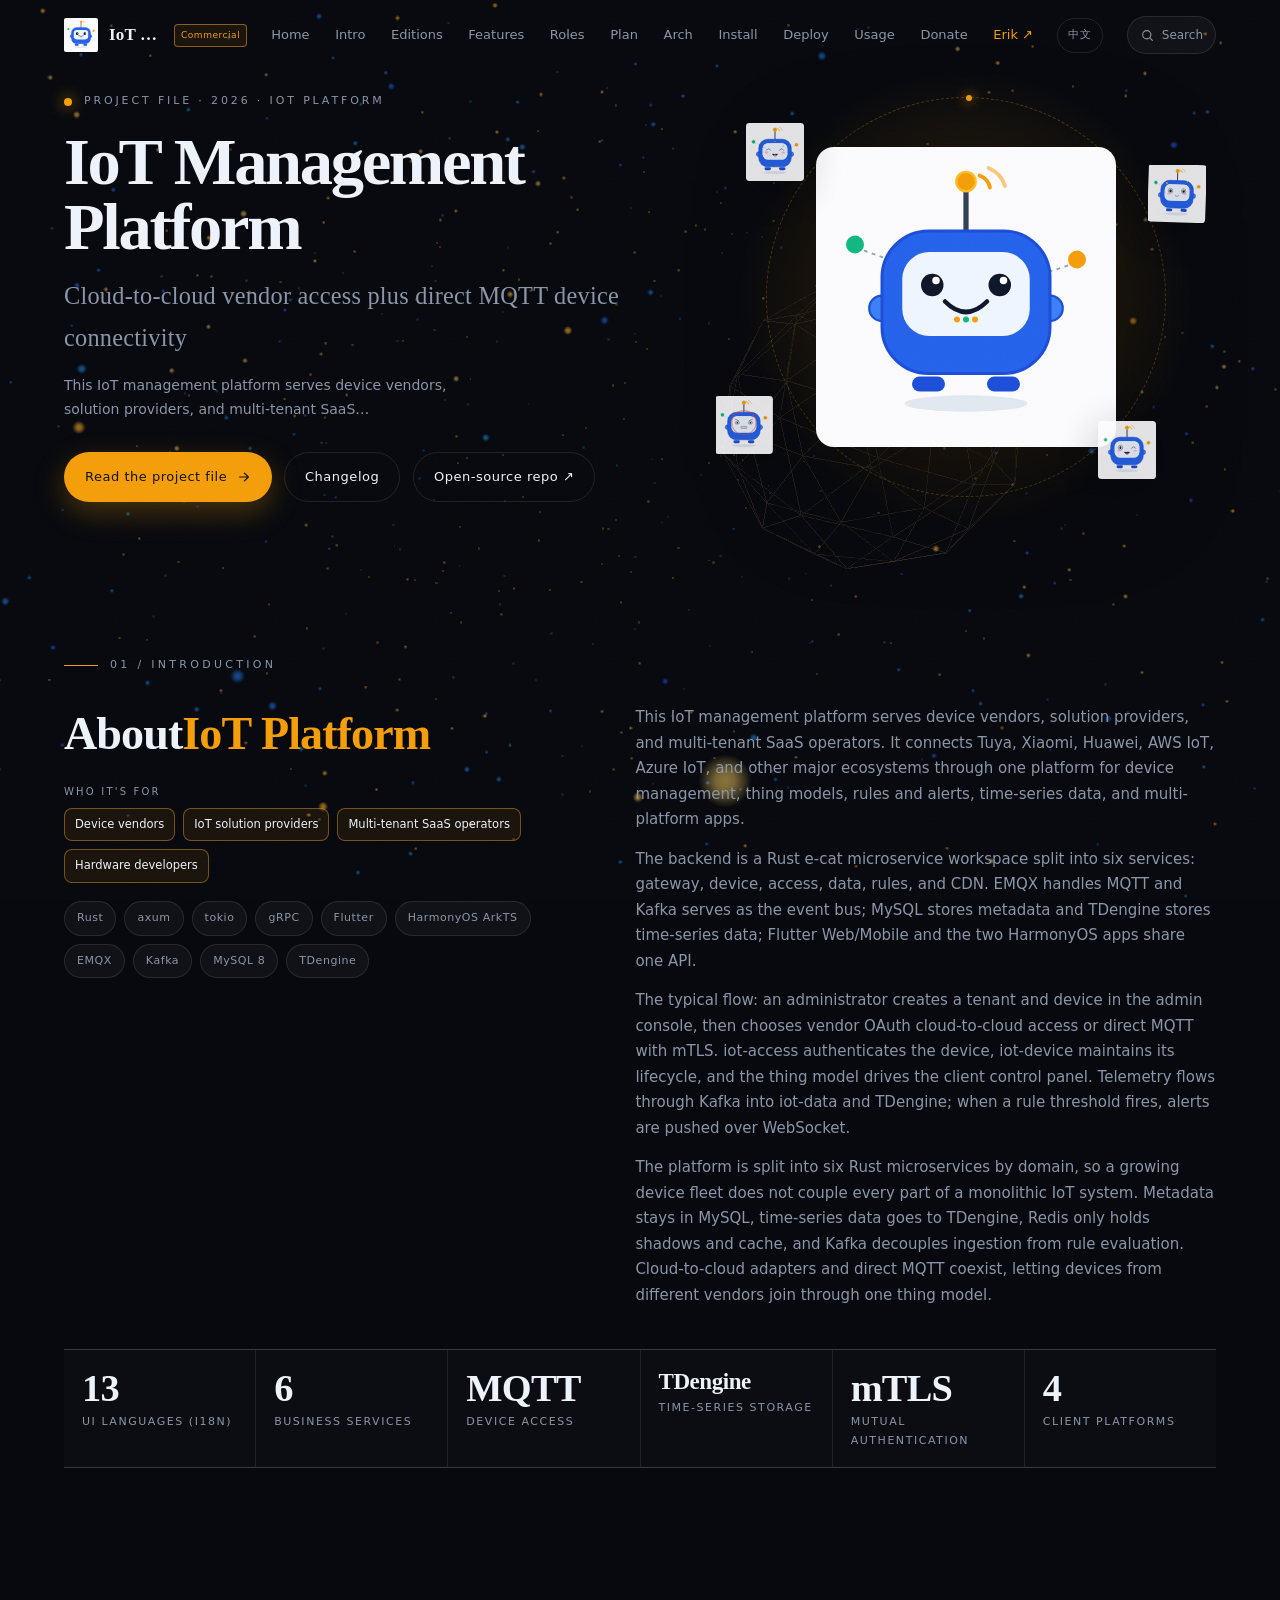
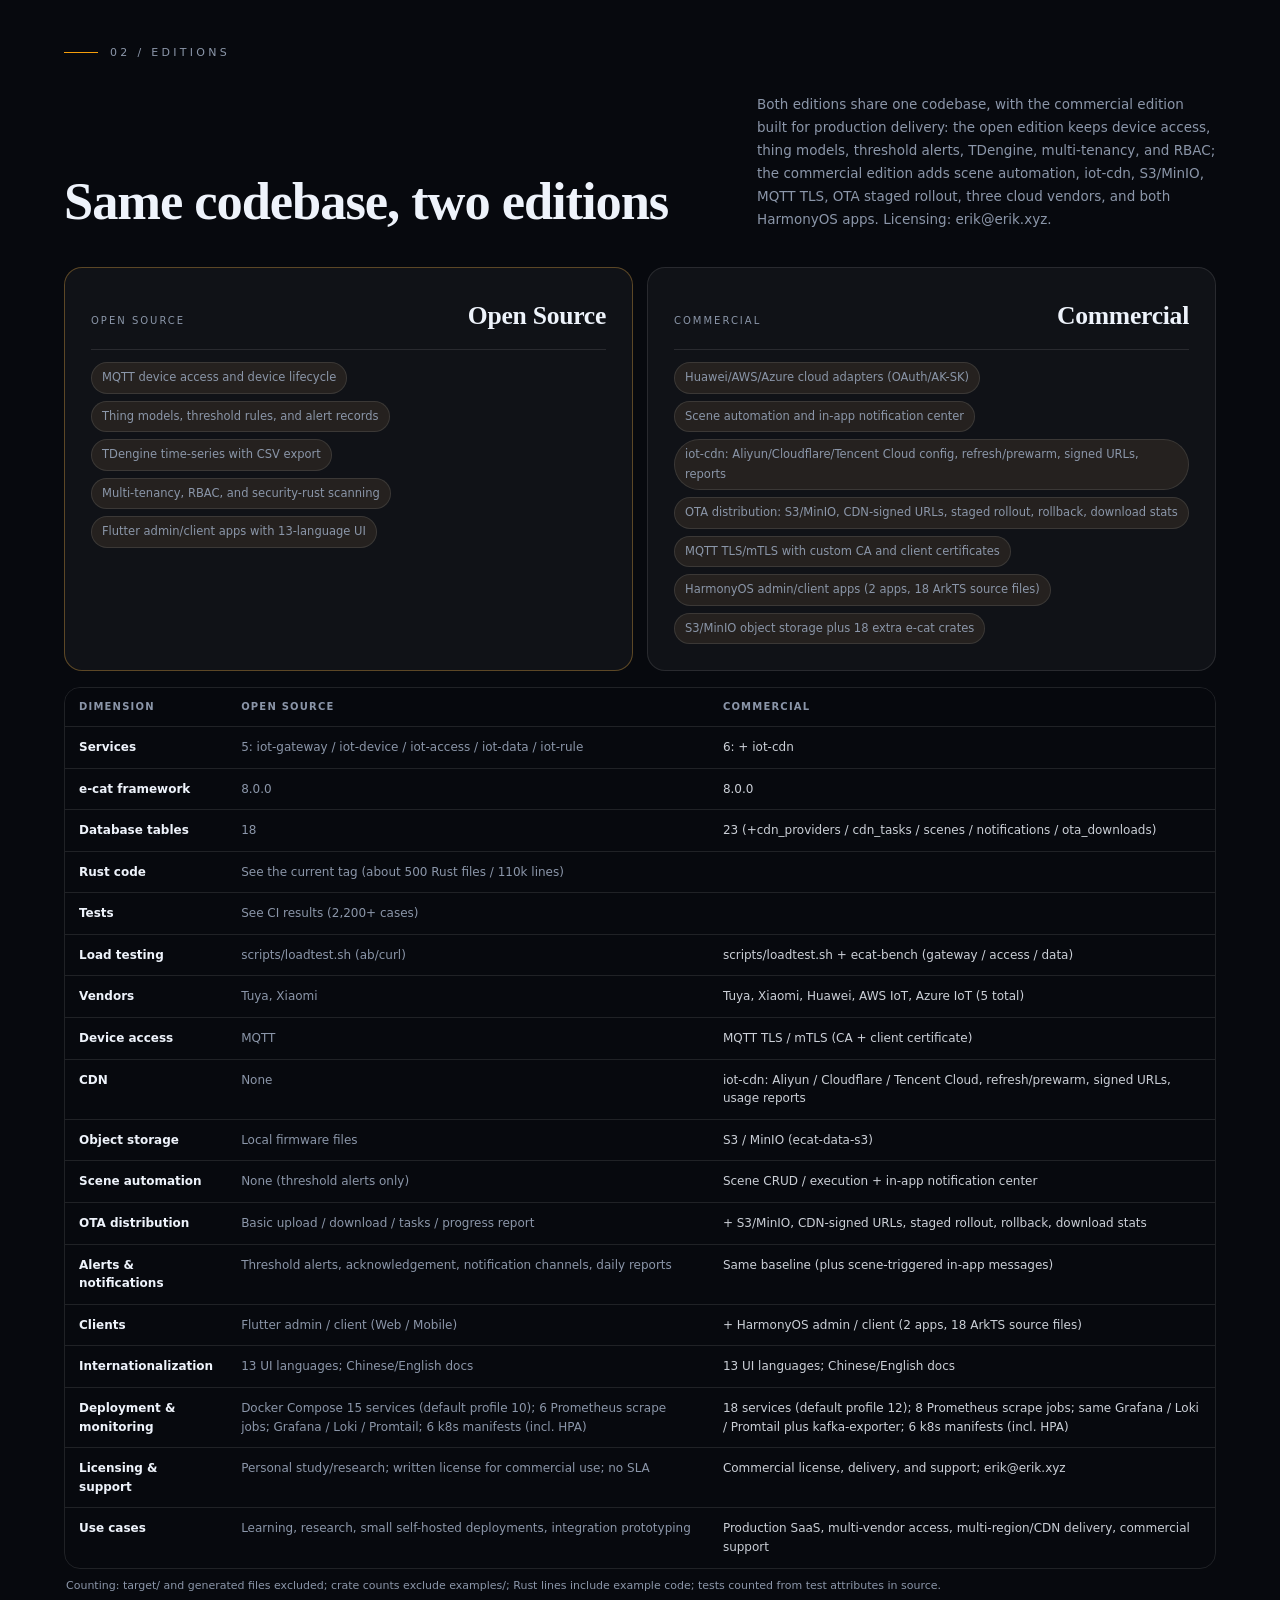
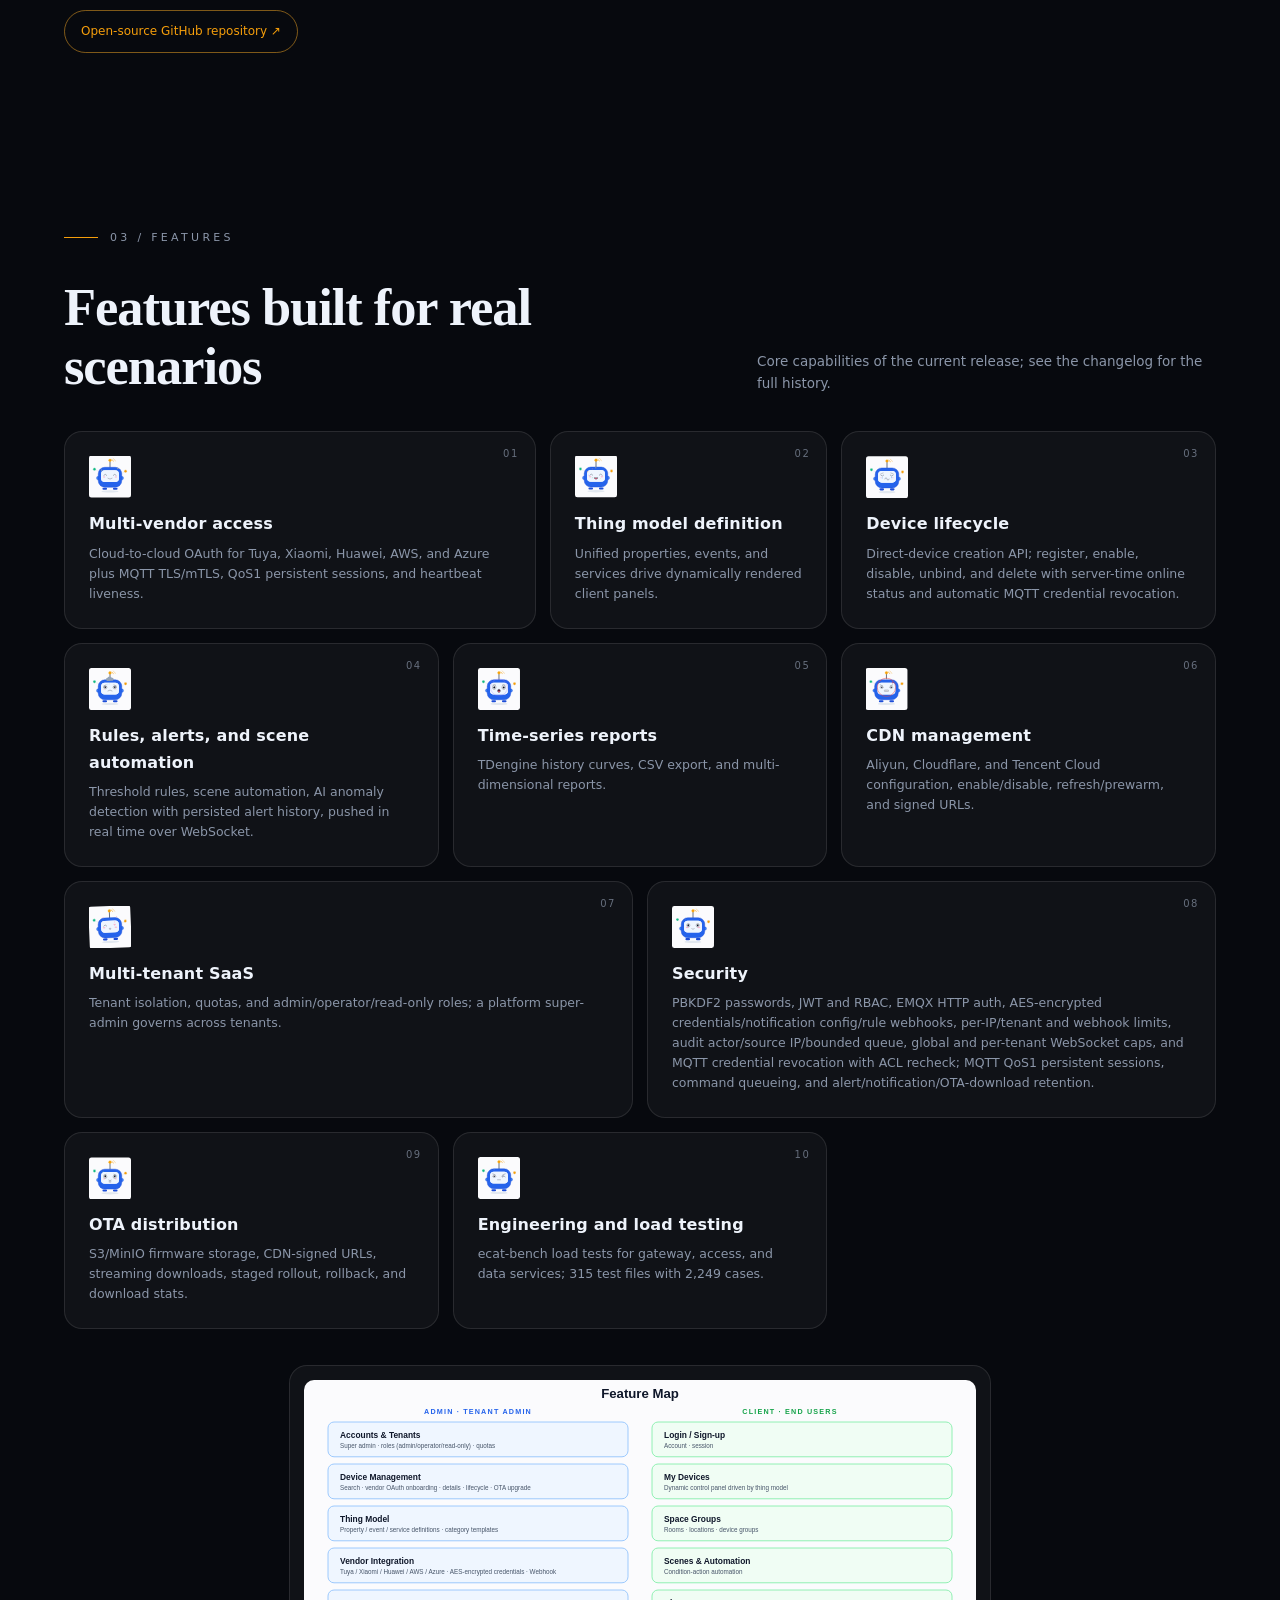
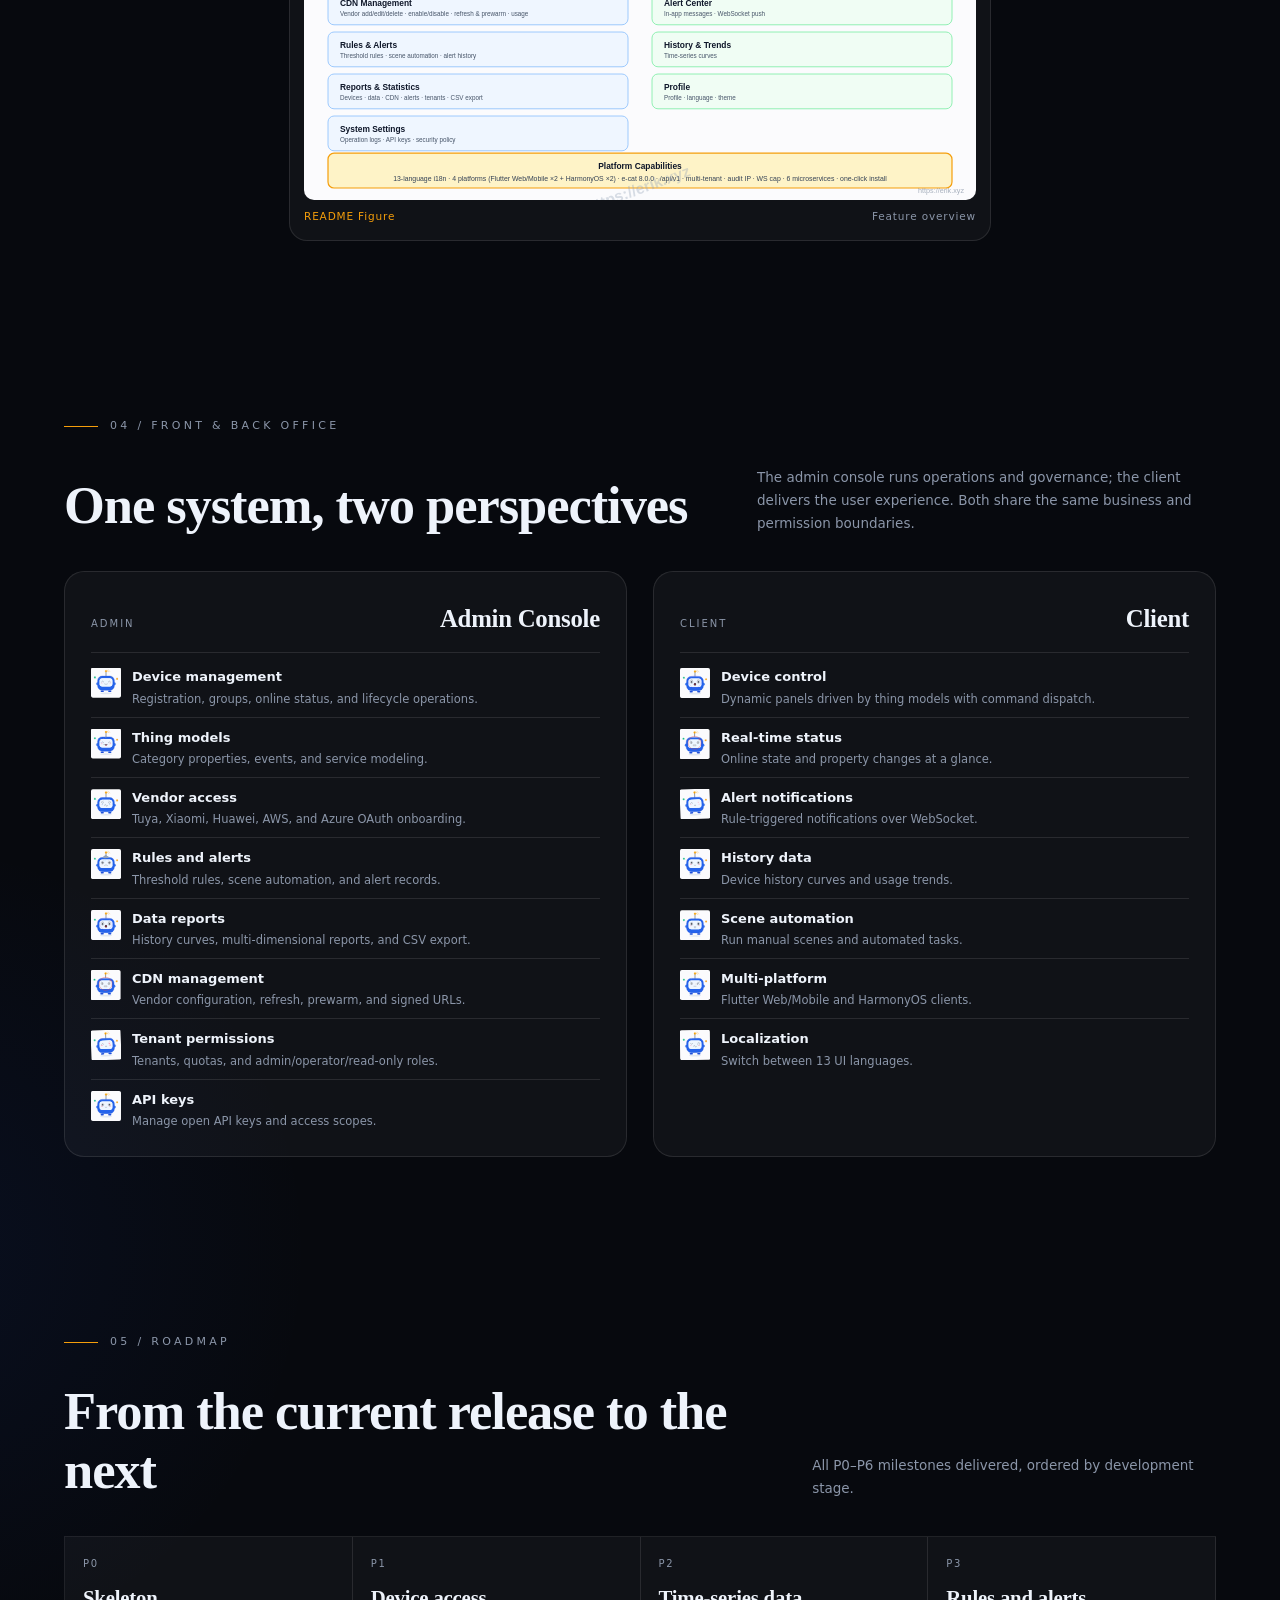
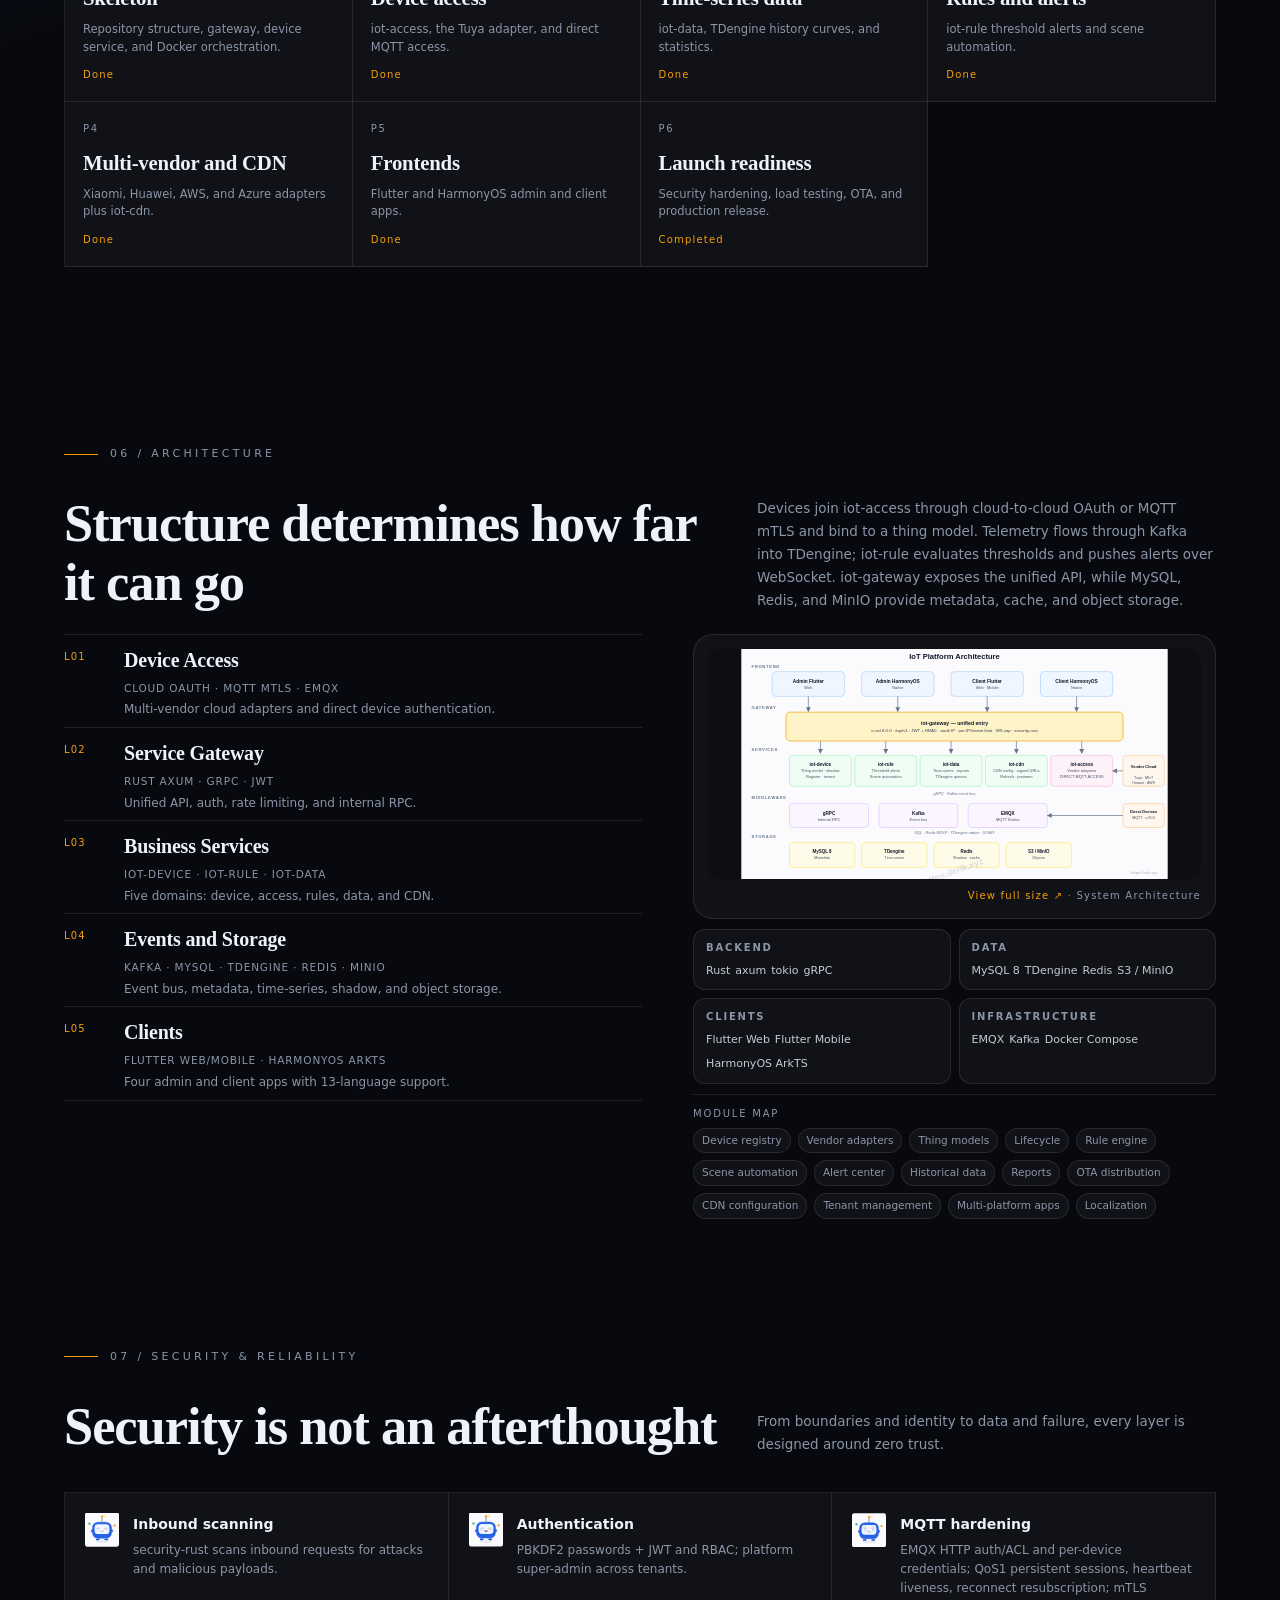
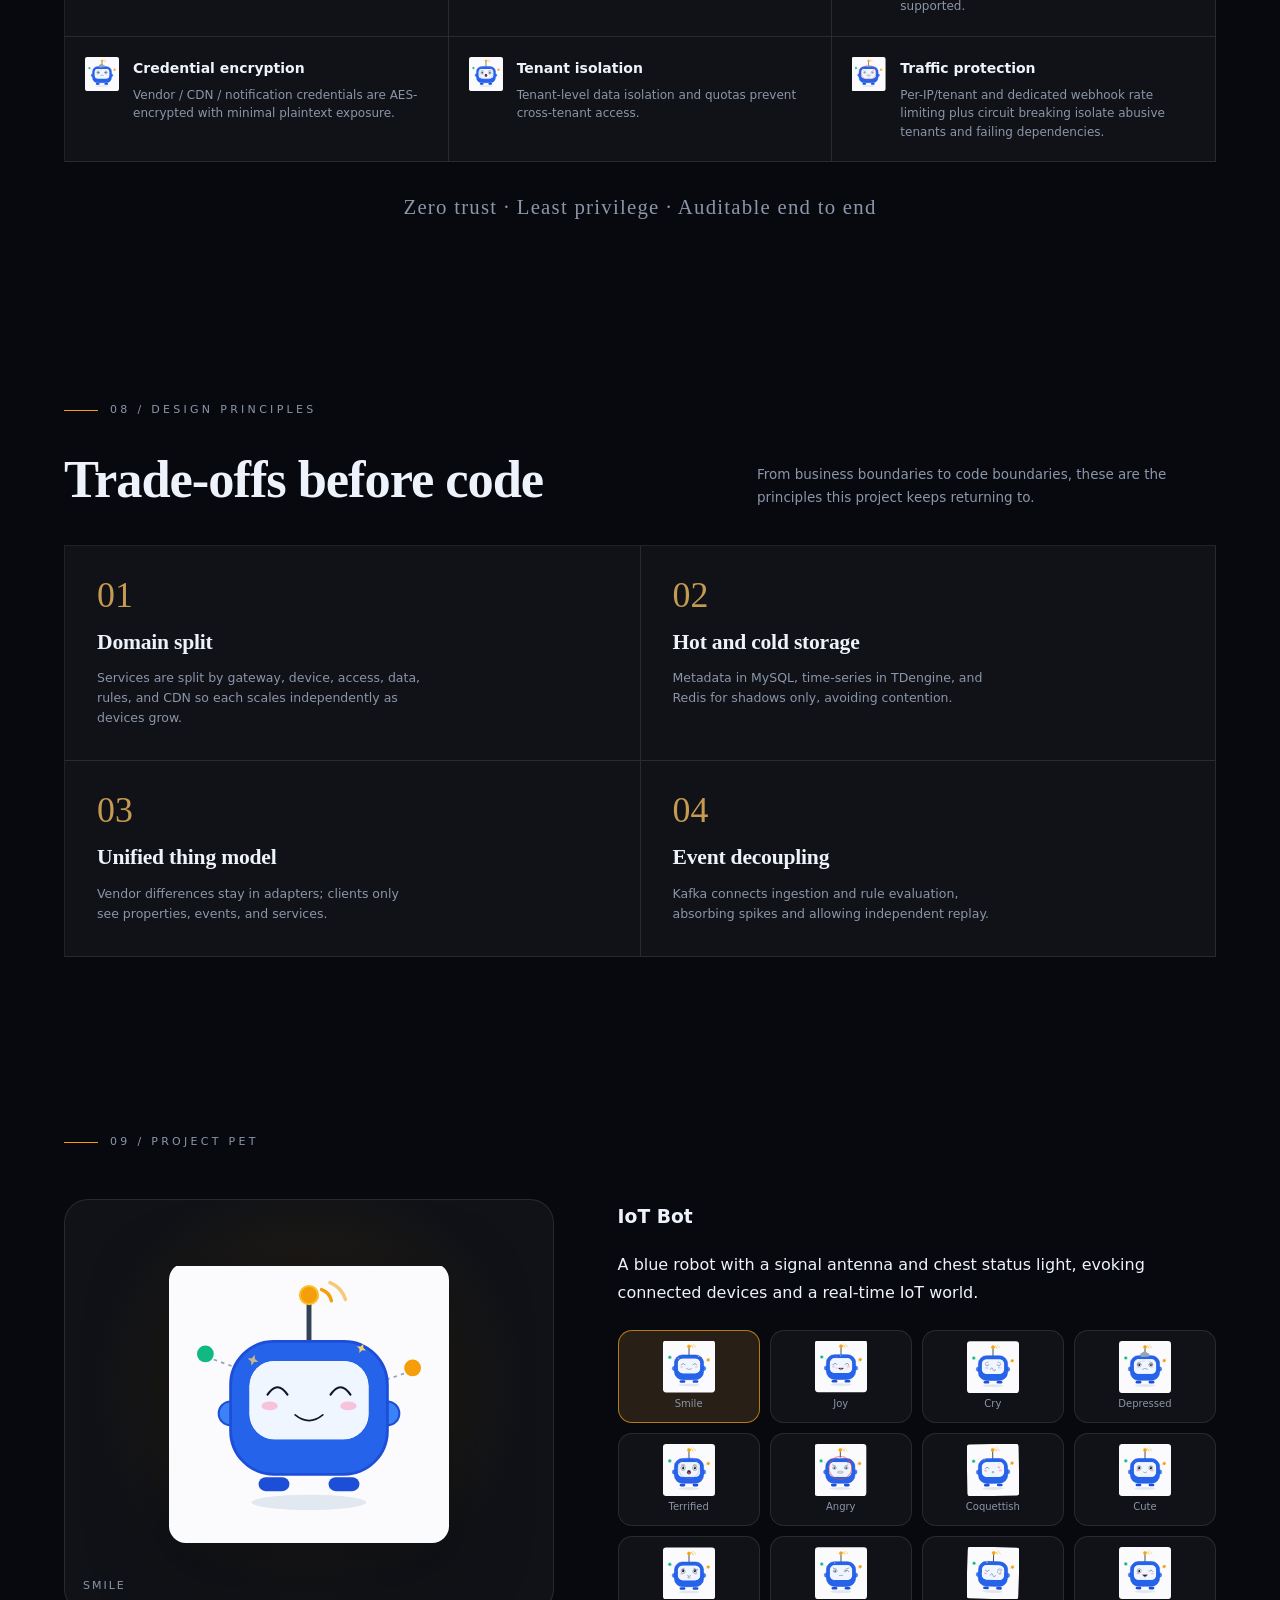
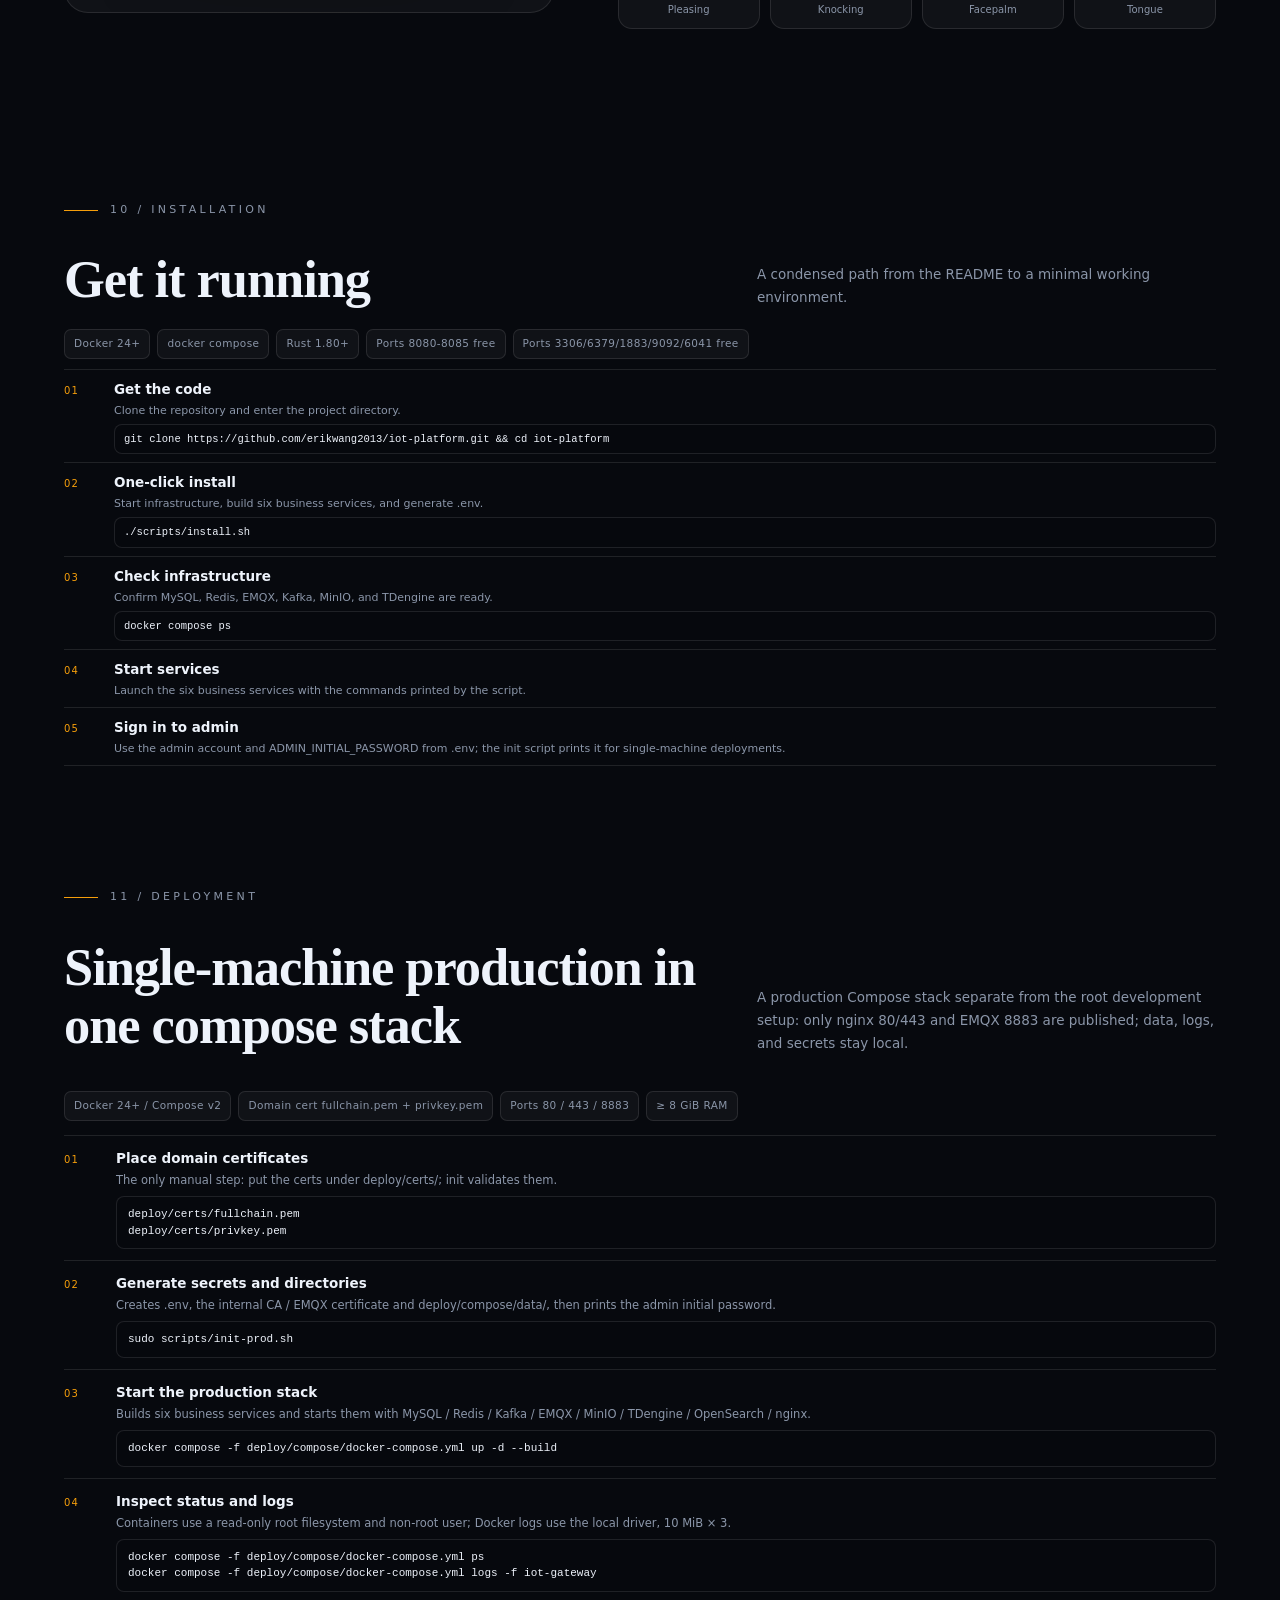
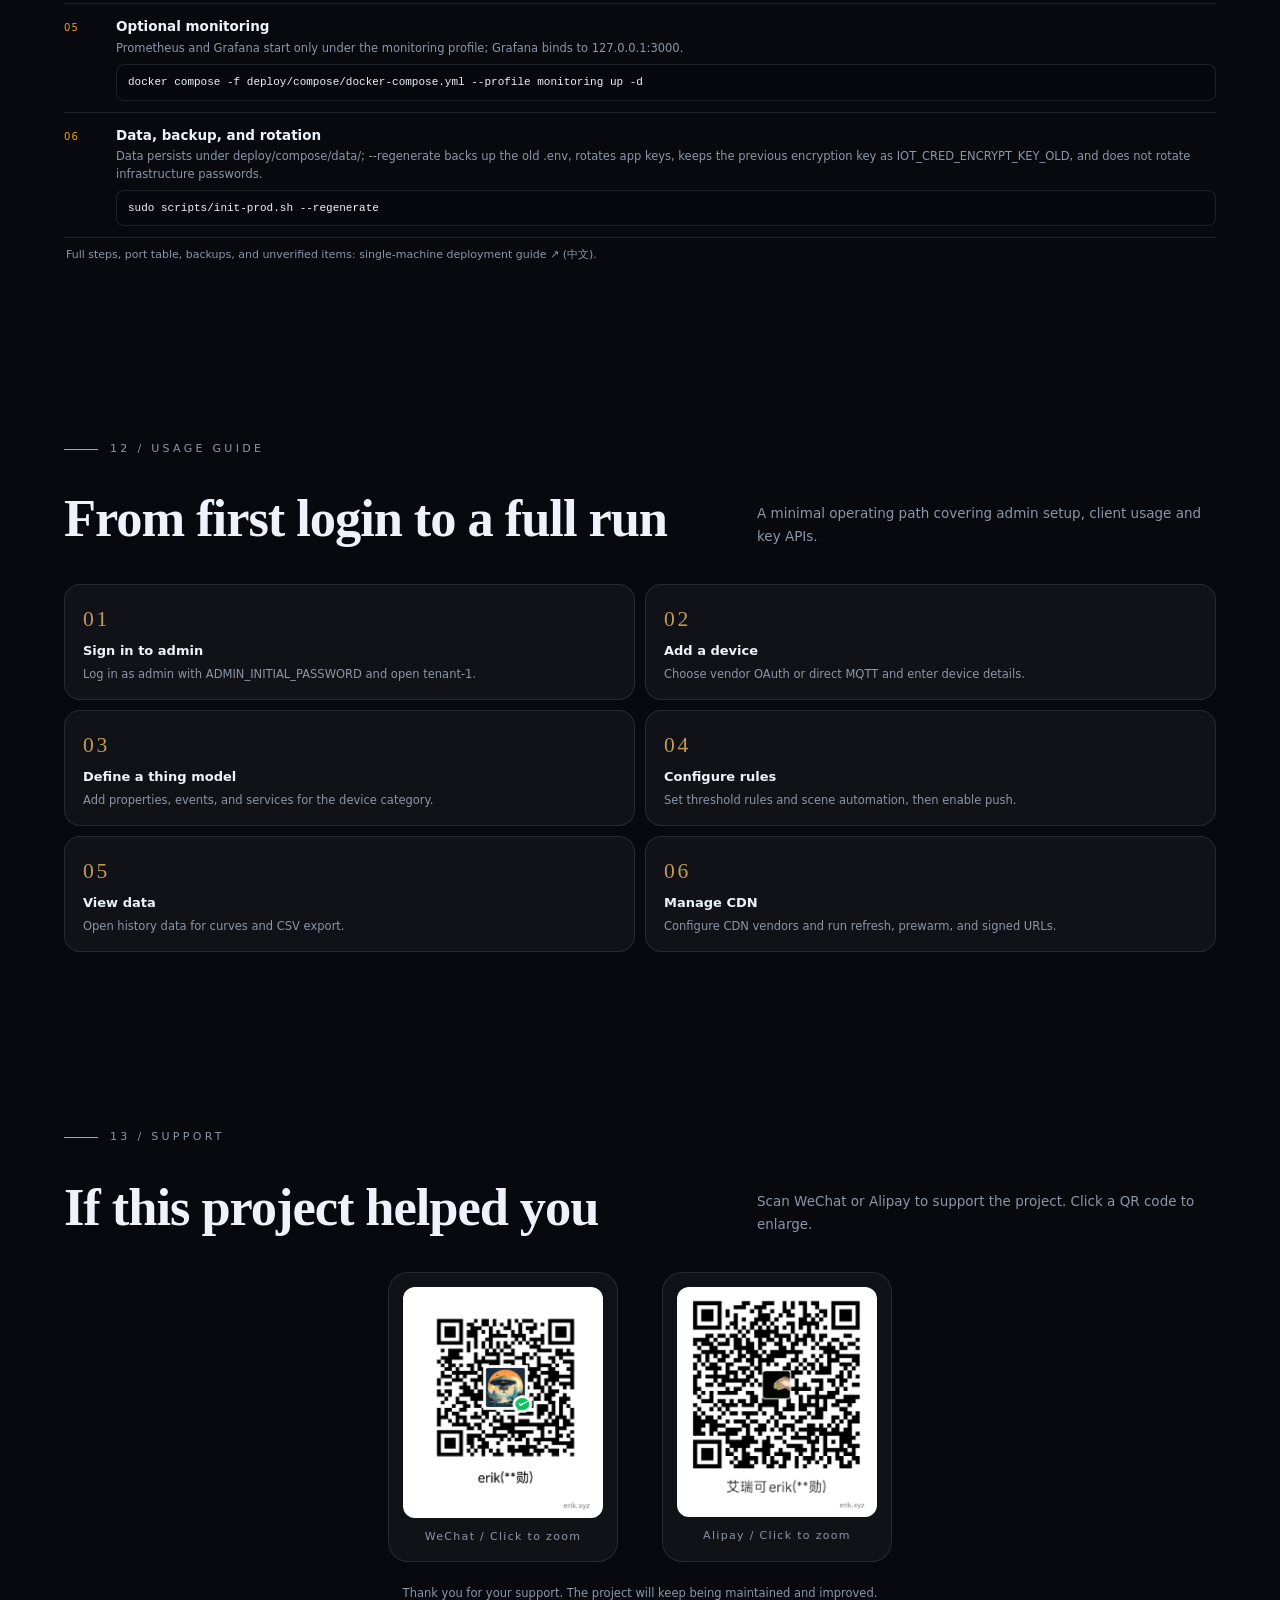
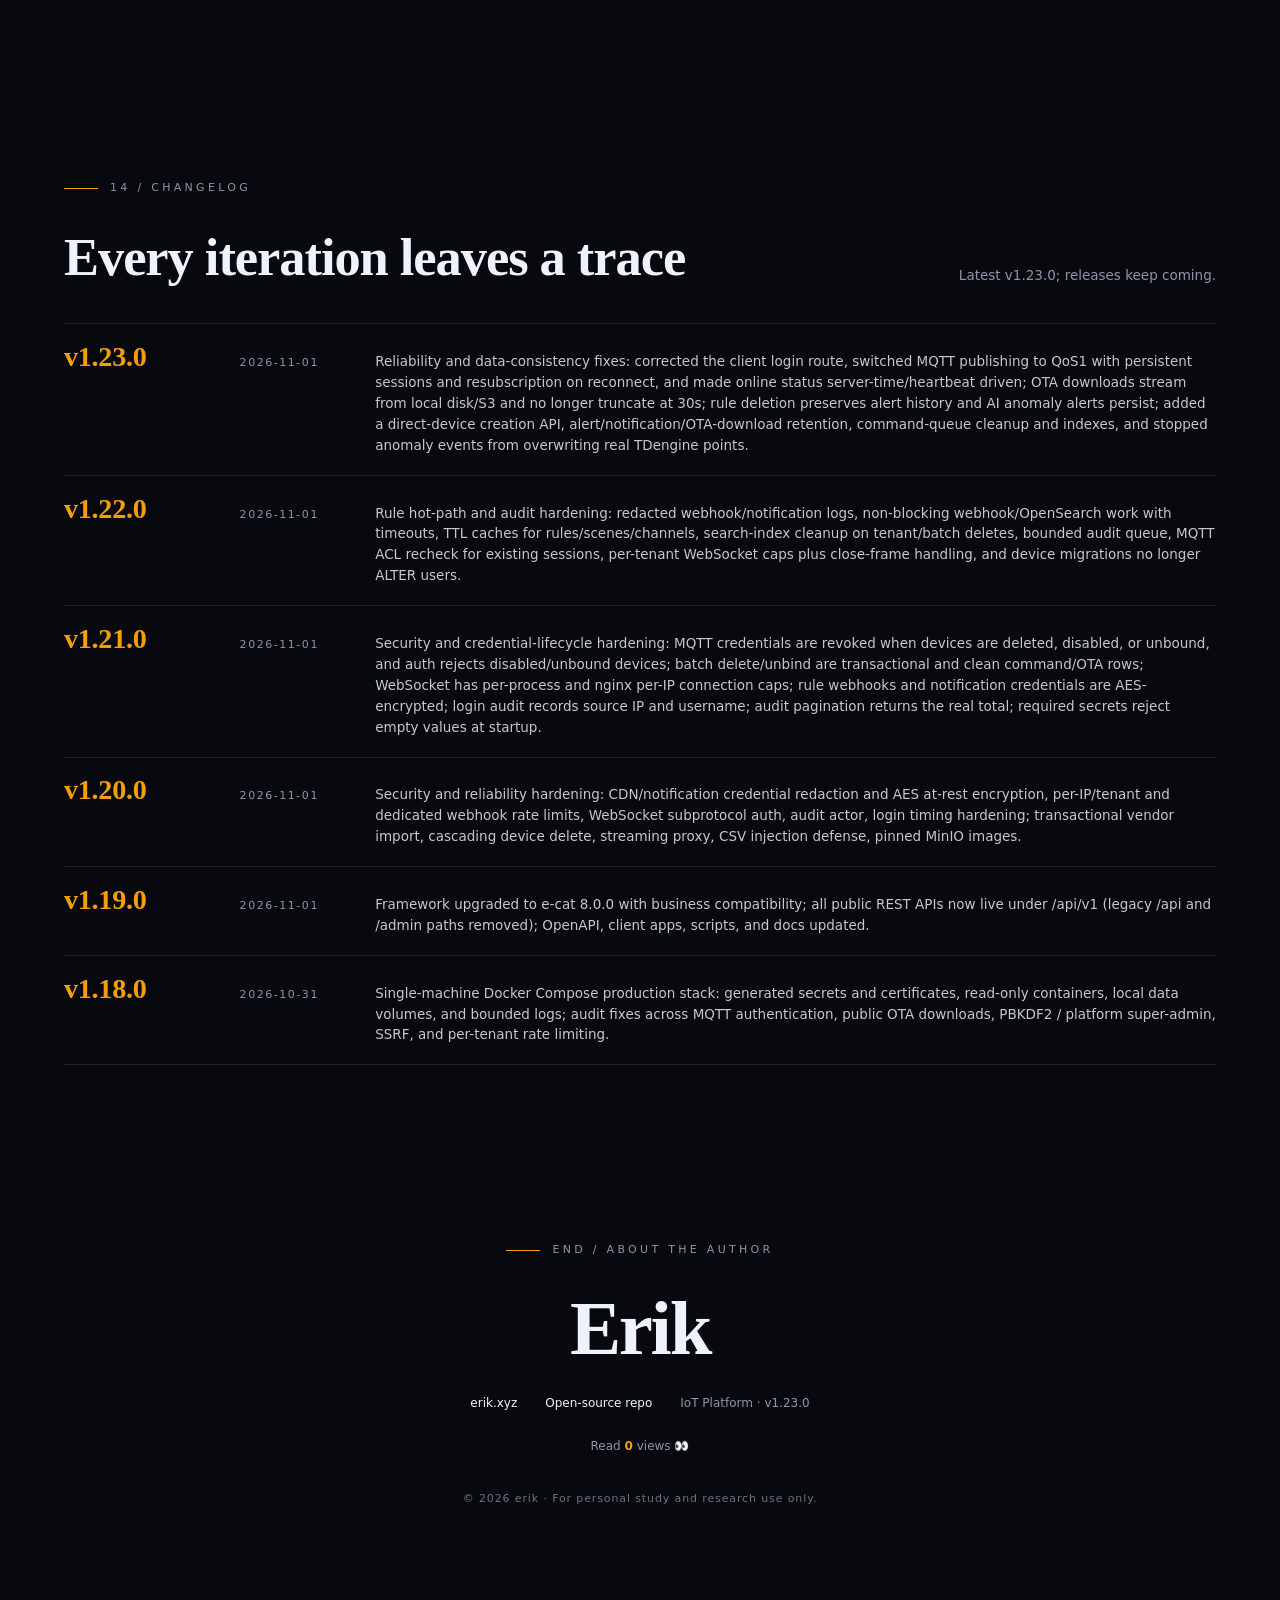
==== commit 38d31bcd: "feat!: MQTT QoS1, OTA streaming and data-consistency fixes (v1.23.0) Fix client login routing, MQTT " ====
--- a/site/en.html
+++ b/site/en.html
@@ -106,7 +106,7 @@
           <ul class="edition-list"><li>Huawei/AWS/Azure cloud adapters (OAuth/AK-SK)</li><li>Scene automation and in-app notification center</li><li>iot-cdn: Aliyun/Cloudflare/Tencent Cloud config, refresh/prewarm, signed URLs, reports</li><li>OTA distribution: S3/MinIO, CDN-signed URLs, staged rollout, rollback, download stats</li><li>MQTT TLS/mTLS with custom CA and client certificates</li><li>HarmonyOS admin/client apps (2 apps, 18 ArkTS source files)</li><li>S3/MinIO object storage plus 18 extra e-cat crates</li></ul>
         </div>
       </div>
-      <div class="edition-table-wrap" data-reveal><table class="edition-table"><thead><tr><th>Dimension</th><th>Open Source</th><th>Commercial</th></tr></thead><tbody><tr><td>Services</td><td>5: iot-gateway / iot-device / iot-access / iot-data / iot-rule</td><td>6: + iot-cdn</td></tr><tr><td>e-cat framework</td><td>8.0.0</td><td>8.0.0</td></tr><tr><td>Database tables</td><td>18</td><td>23 (+cdn_providers / cdn_tasks / scenes / notifications / ota_downloads)</td></tr><tr><td>Rust code</td><td colspan="2">See the current tag (about 500 Rust files / 110k lines)</td></tr><tr><td>Tests</td><td colspan="2">See CI results (2,100+ cases)</td></tr><tr><td>Load testing</td><td>scripts/loadtest.sh (ab/curl)</td><td>scripts/loadtest.sh + ecat-bench (gateway / access / data)</td></tr><tr><td>Vendors</td><td>Tuya, Xiaomi</td><td>Tuya, Xiaomi, Huawei, AWS IoT, Azure IoT (5 total)</td></tr><tr><td>Device access</td><td>MQTT</td><td>MQTT TLS / mTLS (CA + client certificate)</td></tr><tr><td>CDN</td><td>None</td><td>iot-cdn: Aliyun / Cloudflare / Tencent Cloud, refresh/prewarm, signed URLs, usage reports</td></tr><tr><td>Object storage</td><td>Local firmware files</td><td>S3 / MinIO (ecat-data-s3)</td></tr><tr><td>Scene automation</td><td>None (threshold alerts only)</td><td>Scene CRUD / execution + in-app notification center</td></tr><tr><td>OTA distribution</td><td>Basic upload / download / tasks / progress report</td><td>+ S3/MinIO, CDN-signed URLs, staged rollout, rollback, download stats</td></tr><tr><td>Alerts & notifications</td><td>Threshold alerts, acknowledgement, notification channels, daily reports</td><td>Same baseline (plus scene-triggered in-app messages)</td></tr><tr><td>Clients</td><td>Flutter admin / client (Web / Mobile)</td><td>+ HarmonyOS admin / client (2 apps, 18 ArkTS source files)</td></tr><tr><td>Internationalization</td><td>13 UI languages; Chinese/English docs</td><td>13 UI languages; Chinese/English docs</td></tr><tr><td>Deployment & monitoring</td><td>Docker Compose 15 services (default profile 10); 6 Prometheus scrape jobs; Grafana / Loki / Promtail; 6 k8s manifests (incl. HPA)</td><td>18 services (default profile 12); 8 Prometheus scrape jobs; same Grafana / Loki / Promtail plus kafka-exporter; 6 k8s manifests (incl. HPA)</td></tr><tr><td>Licensing & support</td><td>Personal study/research; written license for commercial use; no SLA</td><td>Commercial license, delivery, and support; erik@erik.xyz</td></tr><tr><td>Use cases</td><td>Learning, research, small self-hosted deployments, integration prototyping</td><td>Production SaaS, multi-vendor access, multi-region/CDN delivery, commercial support</td></tr></tbody></table></div>
+      <div class="edition-table-wrap" data-reveal><table class="edition-table"><thead><tr><th>Dimension</th><th>Open Source</th><th>Commercial</th></tr></thead><tbody><tr><td>Services</td><td>5: iot-gateway / iot-device / iot-access / iot-data / iot-rule</td><td>6: + iot-cdn</td></tr><tr><td>e-cat framework</td><td>8.0.0</td><td>8.0.0</td></tr><tr><td>Database tables</td><td>18</td><td>23 (+cdn_providers / cdn_tasks / scenes / notifications / ota_downloads)</td></tr><tr><td>Rust code</td><td colspan="2">See the current tag (about 500 Rust files / 110k lines)</td></tr><tr><td>Tests</td><td colspan="2">See CI results (2,200+ cases)</td></tr><tr><td>Load testing</td><td>scripts/loadtest.sh (ab/curl)</td><td>scripts/loadtest.sh + ecat-bench (gateway / access / data)</td></tr><tr><td>Vendors</td><td>Tuya, Xiaomi</td><td>Tuya, Xiaomi, Huawei, AWS IoT, Azure IoT (5 total)</td></tr><tr><td>Device access</td><td>MQTT</td><td>MQTT TLS / mTLS (CA + client certificate)</td></tr><tr><td>CDN</td><td>None</td><td>iot-cdn: Aliyun / Cloudflare / Tencent Cloud, refresh/prewarm, signed URLs, usage reports</td></tr><tr><td>Object storage</td><td>Local firmware files</td><td>S3 / MinIO (ecat-data-s3)</td></tr><tr><td>Scene automation</td><td>None (threshold alerts only)</td><td>Scene CRUD / execution + in-app notification center</td></tr><tr><td>OTA distribution</td><td>Basic upload / download / tasks / progress report</td><td>+ S3/MinIO, CDN-signed URLs, staged rollout, rollback, download stats</td></tr><tr><td>Alerts & notifications</td><td>Threshold alerts, acknowledgement, notification channels, daily reports</td><td>Same baseline (plus scene-triggered in-app messages)</td></tr><tr><td>Clients</td><td>Flutter admin / client (Web / Mobile)</td><td>+ HarmonyOS admin / client (2 apps, 18 ArkTS source files)</td></tr><tr><td>Internationalization</td><td>13 UI languages; Chinese/English docs</td><td>13 UI languages; Chinese/English docs</td></tr><tr><td>Deployment & monitoring</td><td>Docker Compose 15 services (default profile 10); 6 Prometheus scrape jobs; Grafana / Loki / Promtail; 6 k8s manifests (incl. HPA)</td><td>18 services (default profile 12); 8 Prometheus scrape jobs; same Grafana / Loki / Promtail plus kafka-exporter; 6 k8s manifests (incl. HPA)</td></tr><tr><td>Licensing & support</td><td>Personal study/research; written license for commercial use; no SLA</td><td>Commercial license, delivery, and support; erik@erik.xyz</td></tr><tr><td>Use cases</td><td>Learning, research, small self-hosted deployments, integration prototyping</td><td>Production SaaS, multi-vendor access, multi-region/CDN delivery, commercial support</td></tr></tbody></table></div>
       <p class="edition-note">Counting: target/ and generated files excluded; crate counts exclude examples/; Rust lines include example code; tests counted from test attributes in source.</p>
       <a class="edition-repo" href="https://github.com/erikwang2013/iot-platform" target="_blank" rel="noopener">Open-source GitHub repository ↗</a>
     </div>
@@ -119,7 +119,7 @@
         <h2>Features built for real scenarios</h2>
         <p>Core capabilities of the current release; see the changelog for the full history.</p>
       </div>
-      <div class="features"><article class="feature" data-reveal style="transition-delay:0ms"><span class="idx">01</span><img src="assets/pet/expressions/smile.svg" alt="Smile" width="42" height="42" loading="lazy"><b>Multi-vendor access</b><p>Cloud-to-cloud OAuth for Tuya, Xiaomi, Huawei, AWS, and Azure plus MQTT TLS/mTLS.</p></article><article class="feature" data-reveal style="transition-delay:35ms"><span class="idx">02</span><img src="assets/pet/expressions/joy.svg" alt="Joy" width="42" height="42" loading="lazy"><b>Thing model definition</b><p>Unified properties, events, and services drive dynamically rendered client panels.</p></article><article class="feature" data-reveal style="transition-delay:70ms"><span class="idx">03</span><img src="assets/pet/expressions/cry.svg" alt="Cry" width="42" height="42" loading="lazy"><b>Device lifecycle</b><p>Register, enable, disable, unbind, and delete with real-time online status and automatic MQTT credential revocation.</p></article><article class="feature" data-reveal style="transition-delay:105ms"><span class="idx">04</span><img src="assets/pet/expressions/depressed.svg" alt="Depressed" width="42" height="42" loading="lazy"><b>Rules, alerts, and scene automation</b><p>Threshold rules, scene automation, and alert records pushed in real time over WebSocket.</p></article><article class="feature" data-reveal style="transition-delay:140ms"><span class="idx">05</span><img src="assets/pet/expressions/terrified.svg" alt="Terrified" width="42" height="42" loading="lazy"><b>Time-series reports</b><p>TDengine history curves, CSV export, and multi-dimensional reports.</p></article><article class="feature" data-reveal style="transition-delay:175ms"><span class="idx">06</span><img src="assets/pet/expressions/angry.svg" alt="Angry" width="42" height="42" loading="lazy"><b>CDN management</b><p>Aliyun, Cloudflare, and Tencent Cloud configuration, enable/disable, refresh/prewarm, and signed URLs.</p></article><article class="feature" data-reveal style="transition-delay:210ms"><span class="idx">07</span><img src="assets/pet/expressions/coquettish.svg" alt="Coquettish" width="42" height="42" loading="lazy"><b>Multi-tenant SaaS</b><p>Tenant isolation, quotas, and admin/operator/read-only roles; a platform super-admin governs across tenants.</p></article><article class="feature" data-reveal style="transition-delay:245ms"><span class="idx">08</span><img src="assets/pet/expressions/cute.svg" alt="Cute" width="42" height="42" loading="lazy"><b>Security</b><p>PBKDF2 passwords, JWT and RBAC, EMQX HTTP auth, AES-encrypted credentials/notification config/rule webhooks, per-IP/tenant and webhook limits, audit actor/source IP/bounded queue, global and per-tenant WebSocket caps, and MQTT credential revocation with ACL recheck.</p></article><article class="feature" data-reveal style="transition-delay:280ms"><span class="idx">09</span><img src="assets/pet/expressions/pleasing.svg" alt="Pleasing" width="42" height="42" loading="lazy"><b>OTA distribution</b><p>S3/MinIO firmware storage, CDN-signed URLs, staged rollout, rollback, and download stats.</p></article><article class="feature" data-reveal style="transition-delay:315ms"><span class="idx">10</span><img src="assets/pet/expressions/knocking.svg" alt="Knocking" width="42" height="42" loading="lazy"><b>Engineering and load testing</b><p>ecat-bench load tests for gateway, access, and data services; 140 test files with 958 cases.</p></article></div>
+      <div class="features"><article class="feature" data-reveal style="transition-delay:0ms"><span class="idx">01</span><img src="assets/pet/expressions/smile.svg" alt="Smile" width="42" height="42" loading="lazy"><b>Multi-vendor access</b><p>Cloud-to-cloud OAuth for Tuya, Xiaomi, Huawei, AWS, and Azure plus MQTT TLS/mTLS, QoS1 persistent sessions, and heartbeat liveness.</p></article><article class="feature" data-reveal style="transition-delay:35ms"><span class="idx">02</span><img src="assets/pet/expressions/joy.svg" alt="Joy" width="42" height="42" loading="lazy"><b>Thing model definition</b><p>Unified properties, events, and services drive dynamically rendered client panels.</p></article><article class="feature" data-reveal style="transition-delay:70ms"><span class="idx">03</span><img src="assets/pet/expressions/cry.svg" alt="Cry" width="42" height="42" loading="lazy"><b>Device lifecycle</b><p>Direct-device creation API; register, enable, disable, unbind, and delete with server-time online status and automatic MQTT credential revocation.</p></article><article class="feature" data-reveal style="transition-delay:105ms"><span class="idx">04</span><img src="assets/pet/expressions/depressed.svg" alt="Depressed" width="42" height="42" loading="lazy"><b>Rules, alerts, and scene automation</b><p>Threshold rules, scene automation, AI anomaly detection with persisted alert history, pushed in real time over WebSocket.</p></article><article class="feature" data-reveal style="transition-delay:140ms"><span class="idx">05</span><img src="assets/pet/expressions/terrified.svg" alt="Terrified" width="42" height="42" loading="lazy"><b>Time-series reports</b><p>TDengine history curves, CSV export, and multi-dimensional reports.</p></article><article class="feature" data-reveal style="transition-delay:175ms"><span class="idx">06</span><img src="assets/pet/expressions/angry.svg" alt="Angry" width="42" height="42" loading="lazy"><b>CDN management</b><p>Aliyun, Cloudflare, and Tencent Cloud configuration, enable/disable, refresh/prewarm, and signed URLs.</p></article><article class="feature" data-reveal style="transition-delay:210ms"><span class="idx">07</span><img src="assets/pet/expressions/coquettish.svg" alt="Coquettish" width="42" height="42" loading="lazy"><b>Multi-tenant SaaS</b><p>Tenant isolation, quotas, and admin/operator/read-only roles; a platform super-admin governs across tenants.</p></article><article class="feature" data-reveal style="transition-delay:245ms"><span class="idx">08</span><img src="assets/pet/expressions/cute.svg" alt="Cute" width="42" height="42" loading="lazy"><b>Security</b><p>PBKDF2 passwords, JWT and RBAC, EMQX HTTP auth, AES-encrypted credentials/notification config/rule webhooks, per-IP/tenant and webhook limits, audit actor/source IP/bounded queue, global and per-tenant WebSocket caps, and MQTT credential revocation with ACL recheck; MQTT QoS1 persistent sessions, command queueing, and alert/notification/OTA-download retention.</p></article><article class="feature" data-reveal style="transition-delay:280ms"><span class="idx">09</span><img src="assets/pet/expressions/pleasing.svg" alt="Pleasing" width="42" height="42" loading="lazy"><b>OTA distribution</b><p>S3/MinIO firmware storage, CDN-signed URLs, streaming downloads, staged rollout, rollback, and download stats.</p></article><article class="feature" data-reveal style="transition-delay:315ms"><span class="idx">10</span><img src="assets/pet/expressions/knocking.svg" alt="Knocking" width="42" height="42" loading="lazy"><b>Engineering and load testing</b><p>ecat-bench load tests for gateway, access, and data services; 315 test files with 2,249 cases.</p></article></div>
       <p class="features-note">← Swipe to explore →</p>
       <figure class="content-figure" data-reveal><img src="assets/img/en/readme-feature.svg" width="1120" height="700" alt="Feature overview" loading="lazy"><figcaption><span>README Figure</span>Feature overview</figcaption></figure>
     </div>
@@ -175,7 +175,7 @@
         <h2>Security is not an afterthought</h2>
         <p>From boundaries and identity to data and failure, every layer is designed around zero trust.</p>
       </div>
-      <div class="security-grid" data-reveal><article class="security-card"><img src="assets/pet/expressions/smile.svg" alt="" width="34" height="34" loading="lazy"><div><b>Inbound scanning</b><p>security-rust scans inbound requests for attacks and malicious payloads.</p></div></article><article class="security-card"><img src="assets/pet/expressions/joy.svg" alt="" width="34" height="34" loading="lazy"><div><b>Authentication</b><p>PBKDF2 passwords + JWT and RBAC; platform super-admin across tenants.</p></div></article><article class="security-card"><img src="assets/pet/expressions/cry.svg" alt="" width="34" height="34" loading="lazy"><div><b>MQTT hardening</b><p>EMQX HTTP auth/ACL and per-device credentials; mTLS supported.</p></div></article><article class="security-card"><img src="assets/pet/expressions/depressed.svg" alt="" width="34" height="34" loading="lazy"><div><b>Credential encryption</b><p>Vendor / CDN / notification credentials are AES-encrypted with minimal plaintext exposure.</p></div></article><article class="security-card"><img src="assets/pet/expressions/terrified.svg" alt="" width="34" height="34" loading="lazy"><div><b>Tenant isolation</b><p>Tenant-level data isolation and quotas prevent cross-tenant access.</p></div></article><article class="security-card"><img src="assets/pet/expressions/angry.svg" alt="" width="34" height="34" loading="lazy"><div><b>Traffic protection</b><p>Per-IP/tenant and dedicated webhook rate limiting plus circuit breaking isolate abusive tenants and failing dependencies.</p></div></article></div>
+      <div class="security-grid" data-reveal><article class="security-card"><img src="assets/pet/expressions/smile.svg" alt="" width="34" height="34" loading="lazy"><div><b>Inbound scanning</b><p>security-rust scans inbound requests for attacks and malicious payloads.</p></div></article><article class="security-card"><img src="assets/pet/expressions/joy.svg" alt="" width="34" height="34" loading="lazy"><div><b>Authentication</b><p>PBKDF2 passwords + JWT and RBAC; platform super-admin across tenants.</p></div></article><article class="security-card"><img src="assets/pet/expressions/cry.svg" alt="" width="34" height="34" loading="lazy"><div><b>MQTT hardening</b><p>EMQX HTTP auth/ACL and per-device credentials; QoS1 persistent sessions, heartbeat liveness, reconnect resubscription; mTLS supported.</p></div></article><article class="security-card"><img src="assets/pet/expressions/depressed.svg" alt="" width="34" height="34" loading="lazy"><div><b>Credential encryption</b><p>Vendor / CDN / notification credentials are AES-encrypted with minimal plaintext exposure.</p></div></article><article class="security-card"><img src="assets/pet/expressions/terrified.svg" alt="" width="34" height="34" loading="lazy"><div><b>Tenant isolation</b><p>Tenant-level data isolation and quotas prevent cross-tenant access.</p></div></article><article class="security-card"><img src="assets/pet/expressions/angry.svg" alt="" width="34" height="34" loading="lazy"><div><b>Traffic protection</b><p>Per-IP/tenant and dedicated webhook rate limiting plus circuit breaking isolate abusive tenants and failing dependencies.</p></div></article></div>
       <p class="security-quote" data-reveal>Zero trust · Least privilege · Auditable end to end</p>
     </div>
   </section>
@@ -263,9 +263,9 @@
       <div class="section-label">14 / Changelog</div>
       <div class="section-head" data-reveal>
         <h2>Every iteration leaves a trace</h2>
-        <p>Latest v1.22.0; releases keep coming.</p>
-      </div>
-      <div class="timeline" data-reveal><div class="tl-item"><b>v1.22.0</b><time>2026-11-01</time><p>Rule hot-path and audit hardening: redacted webhook/notification logs, non-blocking webhook/OpenSearch work with timeouts, TTL caches for rules/scenes/channels, search-index cleanup on tenant/batch deletes, bounded audit queue, MQTT ACL recheck for existing sessions, per-tenant WebSocket caps plus close-frame handling, and device migrations no longer ALTER users.</p></div><div class="tl-item"><b>v1.21.0</b><time>2026-11-01</time><p>Security and credential-lifecycle hardening: MQTT credentials are revoked when devices are deleted, disabled, or unbound, and auth rejects disabled/unbound devices; batch delete/unbind are transactional and clean command/OTA rows; WebSocket has per-process and nginx per-IP connection caps; rule webhooks and notification credentials are AES-encrypted; login audit records source IP and username; audit pagination returns the real total; required secrets reject empty values at startup.</p></div><div class="tl-item"><b>v1.20.0</b><time>2026-11-01</time><p>Security and reliability hardening: CDN/notification credential redaction and AES at-rest encryption, per-IP/tenant and dedicated webhook rate limits, WebSocket subprotocol auth, audit actor, login timing hardening; transactional vendor import, cascading device delete, streaming proxy, CSV injection defense, pinned MinIO images.</p></div><div class="tl-item"><b>v1.19.0</b><time>2026-11-01</time><p>Framework upgraded to e-cat 8.0.0 with business compatibility; all public REST APIs now live under /api/v1 (legacy /api and /admin paths removed); OpenAPI, client apps, scripts, and docs updated.</p></div><div class="tl-item"><b>v1.18.0</b><time>2026-10-31</time><p>Single-machine Docker Compose production stack: generated secrets and certificates, read-only containers, local data volumes, and bounded logs; audit fixes across MQTT authentication, public OTA downloads, PBKDF2 / platform super-admin, SSRF, and per-tenant rate limiting.</p></div><div class="tl-item"><b>v1.17.0</b><time>2026-10-29</time><p>Scene automation and in-app notifications, OTA staged rollout/rollback with CDN-signed delivery, MQTT TLS, alert channels and daily reports, and ecat-bench load testing; documentation consolidated to Chinese and English.</p></div><div class="tl-item"><b>v1.16.1</b><time>2026-10-27</time><p>License changed to personal use only; README and multilingual docs updated.</p></div><div class="tl-item"><b>v1.16.0</b><time>2026-10-18</time><p>Version release.</p></div><div class="tl-item"><b>v1.15.0</b><time>2026-09-04</time><p>Version release.</p></div><div class="tl-item"><b>v1.14.0</b><time>2026-09-04</time><p>Version release.</p></div><div class="tl-item"><b>v1.13.0</b><time>2026-09-01</time><p>Version release.</p></div><div class="tl-item"><b>v1.12.0</b><time>2026-08-31</time><p>Version release.</p></div><div class="tl-item"><b>v1.11.0</b><time>2026-08-31</time><p>Version release.</p></div><div class="tl-item"><b>v1.10.0</b><time>2026-08-31</time><p>Version release.</p></div></div>
+        <p>Latest v1.23.0; releases keep coming.</p>
+      </div>
+      <div class="timeline" data-reveal><div class="tl-item"><b>v1.23.0</b><time>2026-11-01</time><p>Reliability and data-consistency fixes: corrected the client login route, switched MQTT publishing to QoS1 with persistent sessions and resubscription on reconnect, and made online status server-time/heartbeat driven; OTA downloads stream from local disk/S3 and no longer truncate at 30s; rule deletion preserves alert history and AI anomaly alerts persist; added a direct-device creation API, alert/notification/OTA-download retention, command-queue cleanup and indexes, and stopped anomaly events from overwriting real TDengine points.</p></div><div class="tl-item"><b>v1.22.0</b><time>2026-11-01</time><p>Rule hot-path and audit hardening: redacted webhook/notification logs, non-blocking webhook/OpenSearch work with timeouts, TTL caches for rules/scenes/channels, search-index cleanup on tenant/batch deletes, bounded audit queue, MQTT ACL recheck for existing sessions, per-tenant WebSocket caps plus close-frame handling, and device migrations no longer ALTER users.</p></div><div class="tl-item"><b>v1.21.0</b><time>2026-11-01</time><p>Security and credential-lifecycle hardening: MQTT credentials are revoked when devices are deleted, disabled, or unbound, and auth rejects disabled/unbound devices; batch delete/unbind are transactional and clean command/OTA rows; WebSocket has per-process and nginx per-IP connection caps; rule webhooks and notification credentials are AES-encrypted; login audit records source IP and username; audit pagination returns the real total; required secrets reject empty values at startup.</p></div><div class="tl-item"><b>v1.20.0</b><time>2026-11-01</time><p>Security and reliability hardening: CDN/notification credential redaction and AES at-rest encryption, per-IP/tenant and dedicated webhook rate limits, WebSocket subprotocol auth, audit actor, login timing hardening; transactional vendor import, cascading device delete, streaming proxy, CSV injection defense, pinned MinIO images.</p></div><div class="tl-item"><b>v1.19.0</b><time>2026-11-01</time><p>Framework upgraded to e-cat 8.0.0 with business compatibility; all public REST APIs now live under /api/v1 (legacy /api and /admin paths removed); OpenAPI, client apps, scripts, and docs updated.</p></div><div class="tl-item"><b>v1.18.0</b><time>2026-10-31</time><p>Single-machine Docker Compose production stack: generated secrets and certificates, read-only containers, local data volumes, and bounded logs; audit fixes across MQTT authentication, public OTA downloads, PBKDF2 / platform super-admin, SSRF, and per-tenant rate limiting.</p></div><div class="tl-item"><b>v1.17.0</b><time>2026-10-29</time><p>Scene automation and in-app notifications, OTA staged rollout/rollback with CDN-signed delivery, MQTT TLS, alert channels and daily reports, and ecat-bench load testing; documentation consolidated to Chinese and English.</p></div><div class="tl-item"><b>v1.16.1</b><time>2026-10-27</time><p>License changed to personal use only; README and multilingual docs updated.</p></div><div class="tl-item"><b>v1.16.0</b><time>2026-10-18</time><p>Version release.</p></div><div class="tl-item"><b>v1.15.0</b><time>2026-09-04</time><p>Version release.</p></div><div class="tl-item"><b>v1.14.0</b><time>2026-09-04</time><p>Version release.</p></div><div class="tl-item"><b>v1.13.0</b><time>2026-09-01</time><p>Version release.</p></div><div class="tl-item"><b>v1.12.0</b><time>2026-08-31</time><p>Version release.</p></div><div class="tl-item"><b>v1.11.0</b><time>2026-08-31</time><p>Version release.</p></div><div class="tl-item"><b>v1.10.0</b><time>2026-08-31</time><p>Version release.</p></div></div>
     </div>
   </section>
 
@@ -276,7 +276,7 @@
       <div class="footer-meta">
         <a href="https://erik.xyz" target="_blank" rel="noopener">erik.xyz</a>
         <a href="https://github.com/erikwang2013/iot-platform" target="_blank" rel="noopener">Open-source repo</a>
-        <span>IoT Platform · v1.22.0</span>
+        <span>IoT Platform · v1.23.0</span>
       </div>
       <div class="footer-info" id="busuanzi"><script async src="//busuanzi.ibruce.info/busuanzi/2.3/busuanzi.pure.mini.js"></script> <span id="busuanzi_container_page_pv"><span data-i18n="post.readA">Read</span> <b id="busuanzi_value_page_pv">0</b> <span data-i18n="post.readB">views 👀</span></span></div>
       <p class="footer-note">© 2026 erik · For personal study and research use only.</p>
@@ -294,7 +294,7 @@
     <p class="search-empty" id="searchEmpty">Enter keywords to search features, modules, versions, installation and usage.</p>
   </div>
 </div>
-<script type="application/json" id="searchIndex">[{"id": "intro", "section": "Introduction", "title": "IoT Management Platform", "text": "This IoT management platform serves device vendors, solution providers, and multi-tenant SaaS operators. It connects Tuya, Xiaomi, Huawei, AWS IoT, Azure IoT, and other major ecosystems through one platform for device management, thing mode"}, {"id": "intro", "section": "Introduction", "title": "Use cases & stack", "text": "Device vendors IoT solution providers Multi-tenant SaaS operators Hardware developers Rust axum tokio gRPC Flutter HarmonyOS ArkTS EMQX Kafka MySQL 8 TDengine"}, {"id": "editions", "section": "Editions", "title": "Editions", "text": "Both editions share one codebase, with the commercial edition built for production delivery: the open edition keeps device access, thing models, threshold alerts, TDengine, multi-tenancy, and RBAC; the commercial edition adds scene automation, iot-cdn, S3/MinIO, MQTT TLS, OTA staged rollout, three cloud vendors, and both HarmonyOS apps. Licensing: erik@erik.xyz."}, {"id": "editions", "section": "Editions", "title": "Services", "text": "Open: 5: iot-gateway / iot-device / iot-access / iot-data / iot-rule Commercial: 6: + iot-cdn"}, {"id": "editions", "section": "Editions", "title": "e-cat framework", "text": "Open: e-cat 8.0.0 Commercial: e-cat 8.0.0"}, {"id": "editions", "section": "Editions", "title": "Database tables", "text": "Open: 18 Commercial: 23 (+cdn_providers / cdn_tasks / scenes / notifications / ota_downloads)"}, {"id": "editions", "section": "Editions", "title": "Rust code", "text": "See the current tag (about 500 Rust files / 110k lines)"}, {"id": "editions", "section": "Editions", "title": "Tests", "text": "See CI results (2,100+ cases)"}, {"id": "editions", "section": "Editions", "title": "Load testing", "text": "Open: scripts/loadtest.sh (ab/curl) Commercial: scripts/loadtest.sh + ecat-bench (gateway / access / data)"}, {"id": "editions", "section": "Editions", "title": "Vendors", "text": "Open: Tuya, Xiaomi Commercial: Tuya, Xiaomi, Huawei, AWS IoT, Azure IoT (5 total)"}, {"id": "editions", "section": "Editions", "title": "Device access", "text": "Open: MQTT Commercial: MQTT TLS / mTLS (CA + client certificate)"}, {"id": "editions", "section": "Editions", "title": "CDN", "text": "Open: None Commercial: iot-cdn: Aliyun / Cloudflare / Tencent Cloud, refresh/prewarm, signed URLs, usage reports"}, {"id": "editions", "section": "Editions", "title": "Object storage", "text": "Open: Local firmware files Commercial: S3 / MinIO (ecat-data-s3)"}, {"id": "editions", "section": "Editions", "title": "Scene automation", "text": "Open: None (threshold alerts only) Commercial: Scene CRUD / execution + in-app notification center"}, {"id": "editions", "section": "Editions", "title": "OTA distribution", "text": "Open: Basic upload / download / tasks / progress report Commercial: + S3/MinIO, CDN-signed URLs, staged rollout, rollback, download stats"}, {"id": "editions", "section": "Editions", "title": "Alerts & notifications", "text": "Open: Threshold alerts, acknowledgement, notification channels, daily reports Commercial: Same baseline (plus scene-triggered in-app messages)"}, {"id": "editions", "section": "Editions", "title": "Clients", "text": "Open: Flutter admin / client (Web / Mobile) Commercial: + HarmonyOS admin / client (2 apps, 18 ArkTS source files)"}, {"id": "editions", "section": "Editions", "title": "Internationalization", "text": "Open: 13 UI languages; Chinese/English docs Commercial: 13 UI languages; Chinese/English docs"}, {"id": "editions", "section": "Editions", "title": "Deployment & monitoring", "text": "Open: Docker Compose 15 services (default profile 10); 6 Prometheus scrape jobs; Grafana / Loki / Promtail; 6 k8s manifests (incl. HPA) Commercial: 18 services (default profile 12); 8 Prometheus scrape jobs; same Grafana / Loki / Promtail plus kafka-exporter; 6 k8s manifests (incl. HPA)"}, {"id": "editions", "section": "Editions", "title": "Licensing & support", "text": "Open: Personal study/research; written license for commercial use; no SLA Commercial: Commercial license, delivery, and support; erik@erik.xyz"}, {"id": "editions", "section": "Editions", "title": "Use cases", "text": "Open: Learning, research, small self-hosted deployments, integration prototyping Commercial: Production SaaS, multi-vendor access, multi-region/CDN delivery, commercial support"}, {"id": "editions", "section": "Editions", "title": "Open edition capabilities", "text": "MQTT device access and device lifecycle Thing models, threshold rules, and alert records TDengine time-series with CSV export Multi-tenancy, RBAC, and security-rust scanning Flutter admin/client apps with 13-language UI"}, {"id": "editions", "section": "Editions", "title": "Commercial edition extras", "text": "Huawei/AWS/Azure cloud adapters (OAuth/AK-SK) Scene automation and in-app notification center iot-cdn: Aliyun/Cloudflare/Tencent Cloud config, refresh/prewarm, signed URLs, reports OTA distribution: S3/MinIO, CDN-signed URLs, staged rollout, rollback, download stats MQTT TLS/mTLS with custom CA and client certificates HarmonyOS admin/client apps (2 apps, 18 ArkTS source files) S3/MinIO object storage plus 18 extra e-cat crates"}, {"id": "features", "section": "Features", "title": "Multi-vendor access", "text": "Cloud-to-cloud OAuth for Tuya, Xiaomi, Huawei, AWS, and Azure plus MQTT TLS/mTLS."}, {"id": "features", "section": "Features", "title": "Thing model definition", "text": "Unified properties, events, and services drive dynamically rendered client panels."}, {"id": "features", "section": "Features", "title": "Device lifecycle", "text": "Register, enable, disable, unbind, and delete with real-time online status and automatic MQTT credential revocation."}, {"id": "features", "section": "Features", "title": "Rules, alerts, and scene automation", "text": "Threshold rules, scene automation, and alert records pushed in real time over WebSocket."}, {"id": "features", "section": "Features", "title": "Time-series reports", "text": "TDengine history curves, CSV export, and multi-dimensional reports."}, {"id": "features", "section": "Features", "title": "CDN management", "text": "Aliyun, Cloudflare, and Tencent Cloud configuration, enable/disable, refresh/prewarm, and signed URLs."}, {"id": "features", "section": "Features", "title": "Multi-tenant SaaS", "text": "Tenant isolation, quotas, and admin/operator/read-only roles; a platform super-admin governs across tenants."}, {"id": "features", "section": "Features", "title": "Security", "text": "PBKDF2 passwords, JWT and RBAC, EMQX HTTP auth, AES-encrypted credentials/notification config/rule webhooks, per-IP/tenant and webhook limits, audit actor/source IP/bounded queue, global and per-tenant WebSocket caps, and MQTT credential revocation with ACL recheck."}, {"id": "features", "section": "Features", "title": "OTA distribution", "text": "S3/MinIO firmware storage, CDN-signed URLs, staged rollout, rollback, and download stats."}, {"id": "features", "section": "Features", "title": "Engineering and load testing", "text": "ecat-bench load tests for gateway, access, and data services; 140 test files with 958 cases."}, {"id": "features", "section": "Features", "title": "Feature overview", "text": "README Figure"}, {"id": "sides", "section": "Front & Back Office", "title": "Admin Console · Device management", "text": "Registration, groups, online status, and lifecycle operations."}, {"id": "sides", "section": "Front & Back Office", "title": "Admin Console · Thing models", "text": "Category properties, events, and service modeling."}, {"id": "sides", "section": "Front & Back Office", "title": "Admin Console · Vendor access", "text": "Tuya, Xiaomi, Huawei, AWS, and Azure OAuth onboarding."}, {"id": "sides", "section": "Front & Back Office", "title": "Admin Console · Rules and alerts", "text": "Threshold rules, scene automation, and alert records."}, {"id": "sides", "section": "Front & Back Office", "title": "Admin Console · Data reports", "text": "History curves, multi-dimensional reports, and CSV export."}, {"id": "sides", "section": "Front & Back Office", "title": "Admin Console · CDN management", "text": "Vendor configuration, refresh, prewarm, and signed URLs."}, {"id": "sides", "section": "Front & Back Office", "title": "Admin Console · Tenant permissions", "text": "Tenants, quotas, and admin/operator/read-only roles."}, {"id": "sides", "section": "Front & Back Office", "title": "Admin Console · API keys", "text": "Manage open API keys and access scopes."}, {"id": "sides", "section": "Front & Back Office", "title": "Client · Device control", "text": "Dynamic panels driven by thing models with command dispatch."}, {"id": "sides", "section": "Front & Back Office", "title": "Client · Real-time status", "text": "Online state and property changes at a glance."}, {"id": "sides", "section": "Front & Back Office", "title": "Client · Alert notifications", "text": "Rule-triggered notifications over WebSocket."}, {"id": "sides", "section": "Front & Back Office", "title": "Client · History data", "text": "Device history curves and usage trends."}, {"id": "sides", "section": "Front & Back Office", "title": "Client · Scene automation", "text": "Run manual scenes and automated tasks."}, {"id": "sides", "section": "Front & Back Office", "title": "Client · Multi-platform", "text": "Flutter Web/Mobile and HarmonyOS clients."}, {"id": "sides", "section": "Front & Back Office", "title": "Client · Localization", "text": "Switch between 13 UI languages."}, {"id": "roadmap", "section": "Roadmap", "title": "P0 · Skeleton", "text": "Repository structure, gateway, device service, and Docker orchestration. Done"}, {"id": "roadmap", "section": "Roadmap", "title": "P1 · Device access", "text": "iot-access, the Tuya adapter, and direct MQTT access. Done"}, {"id": "roadmap", "section": "Roadmap", "title": "P2 · Time-series data", "text": "iot-data, TDengine history curves, and statistics. Done"}, {"id": "roadmap", "section": "Roadmap", "title": "P3 · Rules and alerts", "text": "iot-rule threshold alerts and scene automation. Done"}, {"id": "roadmap", "section": "Roadmap", "title": "P4 · Multi-vendor and CDN", "text": "Xiaomi, Huawei, AWS, and Azure adapters plus iot-cdn. Done"}, {"id": "roadmap", "section": "Roadmap", "title": "P5 · Frontends", "text": "Flutter and HarmonyOS admin and client apps. Done"}, {"id": "roadmap", "section": "Roadmap", "title": "P6 · Launch readiness", "text": "Security hardening, load testing, OTA, and production release. Completed"}, {"id": "architecture", "section": "Architecture", "title": "Architecture overview", "text": "Devices join iot-access through cloud-to-cloud OAuth or MQTT mTLS and bind to a thing model. Telemetry flows through Kafka into TDengine; iot-rule evaluates thresholds and pushes alerts over WebSocket. iot-gateway exposes the unified API, w"}, {"id": "architecture", "section": "Architecture", "title": "Device Access", "text": "Cloud OAuth · MQTT mTLS · EMQX Multi-vendor cloud adapters and direct device authentication."}, {"id": "architecture", "section": "Architecture", "title": "Service Gateway", "text": "Rust axum · gRPC · JWT Unified API, auth, audit IP, WS connection cap, and internal RPC."}, {"id": "architecture", "section": "Architecture", "title": "Business Services", "text": "iot-device · iot-rule · iot-data Five domains: device, access, rules, data, and CDN."}, {"id": "architecture", "section": "Architecture", "title": "Events and Storage", "text": "Kafka · MySQL · TDengine · Redis · MinIO Event bus, metadata, time-series, shadow, and object storage."}, {"id": "architecture", "section": "Architecture", "title": "Clients", "text": "Flutter Web/Mobile · HarmonyOS ArkTS Four admin and client apps with 13-language support."}, {"id": "architecture", "section": "Architecture", "title": "Device registry", "text": "Device registration, groups, online status, and details in one place."}, {"id": "architecture", "section": "Architecture", "title": "Vendor adapters", "text": "OAuth adapters and credential custody for Tuya, Xiaomi, Huawei, AWS, and Azure."}, {"id": "architecture", "section": "Architecture", "title": "Thing models", "text": "Property, event, and service definitions that drive dynamic client panels."}, {"id": "architecture", "section": "Architecture", "title": "Lifecycle", "text": "Register, enable, disable, unbind, and delete state transitions."}, {"id": "architecture", "section": "Architecture", "title": "Rule engine", "text": "Threshold evaluation, scene automation, and rule enablement."}, {"id": "architecture", "section": "Architecture", "title": "Alert center", "text": "Alert triggers, real-time push, and handling records."}, {"id": "architecture", "section": "Architecture", "title": "Historical data", "text": "TDengine time-series queries, history curves, and CSV export."}, {"id": "architecture", "section": "Architecture", "title": "Reports", "text": "Multi-dimensional reports for devices, data, CDN, alerts, and tenants."}, {"id": "architecture", "section": "Architecture", "title": "CDN configuration", "text": "Multi-vendor CDN enablement, refresh, prewarm, and signed URLs."}, {"id": "architecture", "section": "Architecture", "title": "Tenant management", "text": "Tenant isolation, quotas, and role permissions."}, {"id": "architecture", "section": "Architecture", "title": "Multi-platform apps", "text": "Flutter Web/Mobile and HarmonyOS admin and client apps."}, {"id": "architecture", "section": "Architecture", "title": "Localization", "text": "13-language i18n resources and in-app switching."}, {"id": "architecture", "section": "Architecture", "title": "Scene automation", "text": "Condition-action orchestration, manual execution, and in-app messages."}, {"id": "architecture", "section": "Architecture", "title": "OTA distribution", "text": "S3/MinIO firmware storage, CDN-signed URLs, staged rollout, and rollback."}, {"id": "architecture", "section": "Architecture", "title": "Tech stack", "text": "Backend Rust axum tokio gRPC Data MySQL 8 TDengine Redis S3 / MinIO Clients Flutter Web Flutter Mobile HarmonyOS ArkTS Infrastructure EMQX Kafka Docker Compose"}, {"id": "security", "section": "Security & Reliability", "title": "Inbound scanning", "text": "security-rust scans inbound requests for attacks and malicious payloads."}, {"id": "security", "section": "Security & Reliability", "title": "Authentication", "text": "PBKDF2 passwords + JWT and RBAC; platform super-admin across tenants."}, {"id": "security", "section": "Security & Reliability", "title": "MQTT hardening", "text": "EMQX HTTP auth/ACL and per-device credentials; mTLS supported."}, {"id": "security", "section": "Security & Reliability", "title": "Credential encryption", "text": "Vendor / CDN / notification credentials are AES-encrypted with minimal plaintext exposure."}, {"id": "security", "section": "Security & Reliability", "title": "Tenant isolation", "text": "Tenant-level data isolation and quotas prevent cross-tenant access."}, {"id": "security", "section": "Security & Reliability", "title": "Traffic protection", "text": "Per-IP/tenant and dedicated webhook rate limiting plus circuit breaking isolate abusive tenants and failing dependencies."}, {"id": "design", "section": "Design Principles", "title": "Domain split", "text": "Services are split by gateway, device, access, data, rules, and CDN so each scales independently as devices grow."}, {"id": "design", "section": "Design Principles", "title": "Hot and cold storage", "text": "Metadata in MySQL, time-series in TDengine, and Redis for shadows only, avoiding contention."}, {"id": "design", "section": "Design Principles", "title": "Unified thing model", "text": "Vendor differences stay in adapters; clients only see properties, events, and services."}, {"id": "design", "section": "Design Principles", "title": "Event decoupling", "text": "Kafka connects ingestion and rule evaluation, absorbing spikes and allowing independent replay."}, {"id": "pet", "section": "Project Pet", "title": "IoT Bot", "text": "A blue robot with a signal antenna and chest status light, evoking connected devices and a real-time IoT world."}, {"id": "pet", "section": "Project Pet", "title": "Pet expressions", "text": "SMILE JOY CRY DEPRESSED TERRIFIED ANGRY COQUETTISH CUTE PLEASING KNOCKING FACEPALM TONGUE"}, {"id": "install", "section": "Installation", "title": "Environment requirements", "text": "Docker 24+ docker compose Rust 1.80+ Ports 8080-8085 free Ports 3306/6379/1883/9092/6041 free"}, {"id": "install", "section": "Installation", "title": "Get the code", "text": "Clone the repository and enter the project directory. git clone https://github.com/erikwang2013/iot-platform.git && cd iot-platform"}, {"id": "install", "section": "Installation", "title": "One-click install", "text": "Start infrastructure, build six business services, and generate .env. ./scripts/install.sh"}, {"id": "install", "section": "Installation", "title": "Check infrastructure", "text": "Confirm MySQL, Redis, EMQX, Kafka, MinIO, and TDengine are ready. docker compose ps"}, {"id": "install", "section": "Installation", "title": "Start services", "text": "Launch the six business services with the commands printed by the script."}, {"id": "install", "section": "Installation", "title": "Sign in to admin", "text": "Use the admin account and ADMIN_INITIAL_PASSWORD from .env; the init script prints it for single-machine deployments."}, {"id": "deploy", "section": "Deployment", "title": "Single-machine production", "text": "A production Compose stack separate from the root development setup: only nginx 80/443 and EMQX 8883 are published; data, logs, and secrets stay local."}, {"id": "deploy", "section": "Deployment", "title": "Environment requirements", "text": "Docker 24+ / Compose v2 Domain cert fullchain.pem + privkey.pem Ports 80 / 443 / 8883 ≥ 8 GiB RAM"}, {"id": "deploy", "section": "Deployment", "title": "Place domain certificates", "text": "The only manual step: put the certs under deploy/certs/; init validates them. deploy/certs/fullchain.pem deploy/certs/privkey.pem"}, {"id": "deploy", "section": "Deployment", "title": "Generate secrets and directories", "text": "Creates .env, the internal CA / EMQX certificate and deploy/compose/data/, then prints the admin initial password. sudo scripts/init-prod.sh"}, {"id": "deploy", "section": "Deployment", "title": "Start the production stack", "text": "Builds six business services and starts them with MySQL / Redis / Kafka / EMQX / MinIO / TDengine / OpenSearch / nginx. docker compose -f deploy/compose/docker-compose.yml up -d --build"}, {"id": "deploy", "section": "Deployment", "title": "Data, backup, and rotation", "text": "Data persists under deploy/compose/data/; --regenerate backs up the old .env, rotates app keys, keeps the previous encryption key as IOT_CRED_ENCRYPT_KEY_OLD, and does not rotate infrastructure passwords."}, {"id": "usage", "section": "Usage Guide", "title": "Sign in to admin", "text": "Log in as admin with ADMIN_INITIAL_PASSWORD and open tenant-1."}, {"id": "usage", "section": "Usage Guide", "title": "Add a device", "text": "Choose vendor OAuth or direct MQTT and enter device details."}, {"id": "usage", "section": "Usage Guide", "title": "Define a thing model", "text": "Add properties, events, and services for the device category."}, {"id": "usage", "section": "Usage Guide", "title": "Configure rules", "text": "Set threshold rules and scene automation, then enable push."}, {"id": "usage", "section": "Usage Guide", "title": "View data", "text": "Open history data for curves and CSV export."}, {"id": "usage", "section": "Usage Guide", "title": "Manage CDN", "text": "Configure CDN vendors and run refresh, prewarm, and signed URLs."}, {"id": "donate", "section": "Support", "title": "WeChat / Alipay", "text": "WeChat Alipay support erik"}, {"id": "timeline", "section": "Changelog", "title": "v1.22.0", "text": "Rule hot-path and audit hardening: redacted webhook/notification logs, non-blocking webhook/OpenSearch work with timeouts, TTL caches for rules/scenes/channels, search-index cleanup on tenant/batch deletes, bounded audit queue, MQTT ACL recheck for existing sessions, per-tenant WebSocket caps plus close-frame handling, and device migrations no longer ALTER users."}, {"id": "timeline", "section": "Changelog", "title": "v1.21.0", "text": "Security and credential-lifecycle hardening: MQTT credentials are revoked when devices are deleted, disabled, or unbound, and auth rejects disabled/unbound devices; batch delete/unbind are transactional and clean command/OTA rows; WebSocket has per-process and nginx per-IP connection caps; rule webhooks and notification credentials are AES-encrypted; login audit records source IP and username; audit pagination returns the real total; required secrets reject empty values at startup."}, {"id": "timeline", "section": "Changelog", "title": "v1.20.0", "text": "Security and reliability hardening: CDN/notification credential redaction and AES at-rest encryption, per-IP/tenant and dedicated webhook rate limits, WebSocket subprotocol auth, audit actor, login timing hardening; transactional vendor import, cascading device delete, streaming proxy, CSV injection defense, pinned MinIO images."}, {"id": "timeline", "section": "Changelog", "title": "v1.19.0", "text": "Framework upgraded to e-cat 8.0.0 with business compatibility; all public REST APIs now live under /api/v1 (legacy /api and /admin paths removed); OpenAPI, client apps, scripts, and docs updated."}, {"id": "timeline", "section": "Changelog", "title": "v1.18.0", "text": "Single-machine Docker Compose production stack: generated secrets and certificates, read-only containers, local data volumes, and bounded logs; audit fixes across MQTT authentication, public OTA downloads, PBKDF2 / platform super-admin, SSRF, and per-tenant rate limiting."}, {"id": "timeline", "section": "Changelog", "title": "v1.17.0", "text": "Scene automation and in-app notifications, OTA staged rollout/rollback with CDN-signed delivery, MQTT TLS, alert channels and daily reports, and ecat-bench load testing; documentation consolidated to Chinese and English."}, {"id": "timeline", "section": "Changelog", "title": "v1.16.1", "text": "License changed to personal use only; README and multilingual docs updated."}, {"id": "timeline", "section": "Changelog", "title": "v1.16.0", "text": "Version release."}, {"id": "timeline", "section": "Changelog", "title": "v1.15.0", "text": "Version release."}, {"id": "timeline", "section": "Changelog", "title": "v1.14.0", "text": "Version release."}, {"id": "timeline", "section": "Changelog", "title": "v1.13.0", "text": "Version release."}, {"id": "timeline", "section": "Changelog", "title": "v1.12.0", "text": "Version release."}, {"id": "timeline", "section": "Changelog", "title": "v1.11.0", "text": "Version release."}, {"id": "timeline", "section": "Changelog", "title": "v1.10.0", "text": "Version release."}, {"id": "timeline", "section": "Changelog", "title": "v1.9.0", "text": "Release v1.9.0"}, {"id": "timeline", "section": "Changelog", "title": "v1.8.0", "text": "Release v1.8.0"}, {"id": "timeline", "section": "Changelog", "title": "v1.7.0", "text": "Release v1.7.0"}, {"id": "timeline", "section": "Changelog", "title": "v1.6.0", "text": "Release v1.6.0"}, {"id": "timeline", "section": "Changelog", "title": "v1.5.0", "text": "Release v1.5.0"}, {"id": "timeline", "section": "Changelog", "title": "v1.4.0", "text": "Release v1.4.0"}, {"id": "timeline", "section": "Changelog", "title": "v1.3.0", "text": "Release v1.3.0"}, {"id": "timeline", "section": "Changelog", "title": "v1.2.0", "text": "Release v1.2.0"}, {"id": "timeline", "section": "Changelog", "title": "v1.1.0", "text": "Release v1.1.0"}, {"id": "timeline", "section": "Changelog", "title": "v1.0.0", "text": "Release v1.0.0"}]</script>
+<script type="application/json" id="searchIndex">[{"id":"intro","section":"Introduction","title":"IoT Management Platform","text":"This IoT management platform serves device vendors, solution providers, and multi-tenant SaaS operators. It connects Tuya, Xiaomi, Huawei, AWS IoT, Azure IoT, and other major ecosystems through one platform for device management, thing mode"},{"id":"intro","section":"Introduction","title":"Use cases & stack","text":"Device vendors IoT solution providers Multi-tenant SaaS operators Hardware developers Rust axum tokio gRPC Flutter HarmonyOS ArkTS EMQX Kafka MySQL 8 TDengine"},{"id":"editions","section":"Editions","title":"Editions","text":"Both editions share one codebase, with the commercial edition built for production delivery: the open edition keeps device access, thing models, threshold alerts, TDengine, multi-tenancy, and RBAC; the commercial edition adds scene automation, iot-cdn, S3/MinIO, MQTT TLS, OTA staged rollout, three cloud vendors, and both HarmonyOS apps. Licensing: erik@erik.xyz."},{"id":"editions","section":"Editions","title":"Services","text":"Open: 5: iot-gateway / iot-device / iot-access / iot-data / iot-rule Commercial: 6: + iot-cdn"},{"id":"editions","section":"Editions","title":"e-cat framework","text":"Open: e-cat 8.0.0 Commercial: e-cat 8.0.0"},{"id":"editions","section":"Editions","title":"Database tables","text":"Open: 18 Commercial: 23 (+cdn_providers / cdn_tasks / scenes / notifications / ota_downloads)"},{"id":"editions","section":"Editions","title":"Rust code","text":"See the current tag (about 500 Rust files / 110k lines)"},{"id":"editions","section":"Editions","title":"Tests","text":"See CI results (2,200+ cases)"},{"id":"editions","section":"Editions","title":"Load testing","text":"Open: scripts/loadtest.sh (ab/curl) Commercial: scripts/loadtest.sh + ecat-bench (gateway / access / data)"},{"id":"editions","section":"Editions","title":"Vendors","text":"Open: Tuya, Xiaomi Commercial: Tuya, Xiaomi, Huawei, AWS IoT, Azure IoT (5 total)"},{"id":"editions","section":"Editions","title":"Device access","text":"Open: MQTT Commercial: MQTT TLS / mTLS (CA + client certificate)"},{"id":"editions","section":"Editions","title":"CDN","text":"Open: None Commercial: iot-cdn: Aliyun / Cloudflare / Tencent Cloud, refresh/prewarm, signed URLs, usage reports"},{"id":"editions","section":"Editions","title":"Object storage","text":"Open: Local firmware files Commercial: S3 / MinIO (ecat-data-s3)"},{"id":"editions","section":"Editions","title":"Scene automation","text":"Open: None (threshold alerts only) Commercial: Scene CRUD / execution + in-app notification center"},{"id":"editions","section":"Editions","title":"OTA distribution","text":"Open: Basic upload / download / tasks / progress report Commercial: + S3/MinIO, CDN-signed URLs, staged rollout, rollback, download stats"},{"id":"editions","section":"Editions","title":"Alerts & notifications","text":"Open: Threshold alerts, acknowledgement, notification channels, daily reports Commercial: Same baseline (plus scene-triggered in-app messages)"},{"id":"editions","section":"Editions","title":"Clients","text":"Open: Flutter admin / client (Web / Mobile) Commercial: + HarmonyOS admin / client (2 apps, 18 ArkTS source files)"},{"id":"editions","section":"Editions","title":"Internationalization","text":"Open: 13 UI languages; Chinese/English docs Commercial: 13 UI languages; Chinese/English docs"},{"id":"editions","section":"Editions","title":"Deployment & monitoring","text":"Open: Docker Compose 15 services (default profile 10); 6 Prometheus scrape jobs; Grafana / Loki / Promtail; 6 k8s manifests (incl. HPA) Commercial: 18 services (default profile 12); 8 Prometheus scrape jobs; same Grafana / Loki / Promtail plus kafka-exporter; 6 k8s manifests (incl. HPA)"},{"id":"editions","section":"Editions","title":"Licensing & support","text":"Open: Personal study/research; written license for commercial use; no SLA Commercial: Commercial license, delivery, and support; erik@erik.xyz"},{"id":"editions","section":"Editions","title":"Use cases","text":"Open: Learning, research, small self-hosted deployments, integration prototyping Commercial: Production SaaS, multi-vendor access, multi-region/CDN delivery, commercial support"},{"id":"editions","section":"Editions","title":"Open edition capabilities","text":"MQTT device access and device lifecycle Thing models, threshold rules, and alert records TDengine time-series with CSV export Multi-tenancy, RBAC, and security-rust scanning Flutter admin/client apps with 13-language UI"},{"id":"editions","section":"Editions","title":"Commercial edition extras","text":"Huawei/AWS/Azure cloud adapters (OAuth/AK-SK) Scene automation and in-app notification center iot-cdn: Aliyun/Cloudflare/Tencent Cloud config, refresh/prewarm, signed URLs, reports OTA distribution: S3/MinIO, CDN-signed URLs, staged rollout, rollback, download stats MQTT TLS/mTLS with custom CA and client certificates HarmonyOS admin/client apps (2 apps, 18 ArkTS source files) S3/MinIO object storage plus 18 extra e-cat crates"},{"id":"features","section":"Features","title":"Multi-vendor access","text":"Cloud-to-cloud OAuth for Tuya, Xiaomi, Huawei, AWS, and Azure plus MQTT TLS/mTLS, QoS1 persistent sessions, and heartbeat liveness."},{"id":"features","section":"Features","title":"Thing model definition","text":"Unified properties, events, and services drive dynamically rendered client panels."},{"id":"features","section":"Features","title":"Device lifecycle","text":"Direct-device creation API; register, enable, disable, unbind, and delete with server-time online status and automatic MQTT credential revocation."},{"id":"features","section":"Features","title":"Rules, alerts, and scene automation","text":"Threshold rules, scene automation, AI anomaly detection with persisted alert history, pushed in real time over WebSocket."},{"id":"features","section":"Features","title":"Time-series reports","text":"TDengine history curves, CSV export, and multi-dimensional reports."},{"id":"features","section":"Features","title":"CDN management","text":"Aliyun, Cloudflare, and Tencent Cloud configuration, enable/disable, refresh/prewarm, and signed URLs."},{"id":"features","section":"Features","title":"Multi-tenant SaaS","text":"Tenant isolation, quotas, and admin/operator/read-only roles; a platform super-admin governs across tenants."},{"id":"features","section":"Features","title":"Security","text":"PBKDF2 passwords, JWT and RBAC, EMQX HTTP auth, AES-encrypted credentials/notification config/rule webhooks, per-IP/tenant and webhook limits, audit actor/source IP/bounded queue, global and per-tenant WebSocket caps, and MQTT credential revocation with ACL recheck; MQTT QoS1 persistent sessions, command queueing, and alert/notification/OTA-download retention."},{"id":"features","section":"Features","title":"OTA distribution","text":"S3/MinIO firmware storage, CDN-signed URLs, streaming downloads, staged rollout, rollback, and download stats."},{"id":"features","section":"Features","title":"Engineering and load testing","text":"ecat-bench load tests for gateway, access, and data services; 315 test files with 2,249 cases."},{"id":"features","section":"Features","title":"Feature overview","text":"README Figure"},{"id":"sides","section":"Front & Back Office","title":"Admin Console · Device management","text":"Registration, groups, online status, and lifecycle operations."},{"id":"sides","section":"Front & Back Office","title":"Admin Console · Thing models","text":"Category properties, events, and service modeling."},{"id":"sides","section":"Front & Back Office","title":"Admin Console · Vendor access","text":"Tuya, Xiaomi, Huawei, AWS, and Azure OAuth onboarding."},{"id":"sides","section":"Front & Back Office","title":"Admin Console · Rules and alerts","text":"Threshold rules, scene automation, and alert records."},{"id":"sides","section":"Front & Back Office","title":"Admin Console · Data reports","text":"History curves, multi-dimensional reports, and CSV export."},{"id":"sides","section":"Front & Back Office","title":"Admin Console · CDN management","text":"Vendor configuration, refresh, prewarm, and signed URLs."},{"id":"sides","section":"Front & Back Office","title":"Admin Console · Tenant permissions","text":"Tenants, quotas, and admin/operator/read-only roles."},{"id":"sides","section":"Front & Back Office","title":"Admin Console · API keys","text":"Manage open API keys and access scopes."},{"id":"sides","section":"Front & Back Office","title":"Client · Device control","text":"Dynamic panels driven by thing models with command dispatch."},{"id":"sides","section":"Front & Back Office","title":"Client · Real-time status","text":"Online state and property changes at a glance."},{"id":"sides","section":"Front & Back Office","title":"Client · Alert notifications","text":"Rule-triggered notifications over WebSocket."},{"id":"sides","section":"Front & Back Office","title":"Client · History data","text":"Device history curves and usage trends."},{"id":"sides","section":"Front & Back Office","title":"Client · Scene automation","text":"Run manual scenes and automated tasks."},{"id":"sides","section":"Front & Back Office","title":"Client · Multi-platform","text":"Flutter Web/Mobile and HarmonyOS clients."},{"id":"sides","section":"Front & Back Office","title":"Client · Localization","text":"Switch between 13 UI languages."},{"id":"roadmap","section":"Roadmap","title":"P0 · Skeleton","text":"Repository structure, gateway, device service, and Docker orchestration. Done"},{"id":"roadmap","section":"Roadmap","title":"P1 · Device access","text":"iot-access, the Tuya adapter, and direct MQTT access. Done"},{"id":"roadmap","section":"Roadmap","title":"P2 · Time-series data","text":"iot-data, TDengine history curves, and statistics. Done"},{"id":"roadmap","section":"Roadmap","title":"P3 · Rules and alerts","text":"iot-rule threshold alerts and scene automation. Done"},{"id":"roadmap","section":"Roadmap","title":"P4 · Multi-vendor and CDN","text":"Xiaomi, Huawei, AWS, and Azure adapters plus iot-cdn. Done"},{"id":"roadmap","section":"Roadmap","title":"P5 · Frontends","text":"Flutter and HarmonyOS admin and client apps. Done"},{"id":"roadmap","section":"Roadmap","title":"P6 · Launch readiness","text":"Security hardening, load testing, OTA, and production release. Completed"},{"id":"architecture","section":"Architecture","title":"Architecture overview","text":"Devices join iot-access through cloud-to-cloud OAuth or MQTT mTLS and bind to a thing model. Telemetry flows through Kafka into TDengine; iot-rule evaluates thresholds and pushes alerts over WebSocket. iot-gateway exposes the unified API, w"},{"id":"architecture","section":"Architecture","title":"Device Access","text":"Cloud OAuth · MQTT mTLS · EMQX Multi-vendor cloud adapters and direct device authentication."},{"id":"architecture","section":"Architecture","title":"Service Gateway","text":"Rust axum · gRPC · JWT Unified API, auth, audit IP, WS connection cap, and internal RPC."},{"id":"architecture","section":"Architecture","title":"Business Services","text":"iot-device · iot-rule · iot-data Five domains: device, access, rules, data, and CDN."},{"id":"architecture","section":"Architecture","title":"Events and Storage","text":"Kafka · MySQL · TDengine · Redis · MinIO Event bus, metadata, time-series, shadow, and object storage."},{"id":"architecture","section":"Architecture","title":"Clients","text":"Flutter Web/Mobile · HarmonyOS ArkTS Four admin and client apps with 13-language support."},{"id":"architecture","section":"Architecture","title":"Device registry","text":"Device registration, groups, online status, and details in one place."},{"id":"architecture","section":"Architecture","title":"Vendor adapters","text":"OAuth adapters and credential custody for Tuya, Xiaomi, Huawei, AWS, and Azure."},{"id":"architecture","section":"Architecture","title":"Thing models","text":"Property, event, and service definitions that drive dynamic client panels."},{"id":"architecture","section":"Architecture","title":"Lifecycle","text":"Register, enable, disable, unbind, and delete state transitions."},{"id":"architecture","section":"Architecture","title":"Rule engine","text":"Threshold evaluation, scene automation, and rule enablement."},{"id":"architecture","section":"Architecture","title":"Alert center","text":"Alert triggers, real-time push, and handling records."},{"id":"architecture","section":"Architecture","title":"Historical data","text":"TDengine time-series queries, history curves, and CSV export."},{"id":"architecture","section":"Architecture","title":"Reports","text":"Multi-dimensional reports for devices, data, CDN, alerts, and tenants."},{"id":"architecture","section":"Architecture","title":"CDN configuration","text":"Multi-vendor CDN enablement, refresh, prewarm, and signed URLs."},{"id":"architecture","section":"Architecture","title":"Tenant management","text":"Tenant isolation, quotas, and role permissions."},{"id":"architecture","section":"Architecture","title":"Multi-platform apps","text":"Flutter Web/Mobile and HarmonyOS admin and client apps."},{"id":"architecture","section":"Architecture","title":"Localization","text":"13-language i18n resources and in-app switching."},{"id":"architecture","section":"Architecture","title":"Scene automation","text":"Condition-action orchestration, manual execution, and in-app messages."},{"id":"architecture","section":"Architecture","title":"OTA distribution","text":"S3/MinIO firmware storage, CDN-signed URLs, staged rollout, and rollback."},{"id":"architecture","section":"Architecture","title":"Tech stack","text":"Backend Rust axum tokio gRPC Data MySQL 8 TDengine Redis S3 / MinIO Clients Flutter Web Flutter Mobile HarmonyOS ArkTS Infrastructure EMQX Kafka Docker Compose"},{"id":"security","section":"Security & Reliability","title":"Inbound scanning","text":"security-rust scans inbound requests for attacks and malicious payloads."},{"id":"security","section":"Security & Reliability","title":"Authentication","text":"PBKDF2 passwords + JWT and RBAC; platform super-admin across tenants."},{"id":"security","section":"Security & Reliability","title":"MQTT hardening","text":"EMQX HTTP auth/ACL and per-device credentials; QoS1 persistent sessions, heartbeat liveness, reconnect resubscription; mTLS supported."},{"id":"security","section":"Security & Reliability","title":"Credential encryption","text":"Vendor / CDN / notification credentials are AES-encrypted with minimal plaintext exposure."},{"id":"security","section":"Security & Reliability","title":"Tenant isolation","text":"Tenant-level data isolation and quotas prevent cross-tenant access."},{"id":"security","section":"Security & Reliability","title":"Traffic protection","text":"Per-IP/tenant and dedicated webhook rate limiting plus circuit breaking isolate abusive tenants and failing dependencies."},{"id":"design","section":"Design Principles","title":"Domain split","text":"Services are split by gateway, device, access, data, rules, and CDN so each scales independently as devices grow."},{"id":"design","section":"Design Principles","title":"Hot and cold storage","text":"Metadata in MySQL, time-series in TDengine, and Redis for shadows only, avoiding contention."},{"id":"design","section":"Design Principles","title":"Unified thing model","text":"Vendor differences stay in adapters; clients only see properties, events, and services."},{"id":"design","section":"Design Principles","title":"Event decoupling","text":"Kafka connects ingestion and rule evaluation, absorbing spikes and allowing independent replay."},{"id":"pet","section":"Project Pet","title":"IoT Bot","text":"A blue robot with a signal antenna and chest status light, evoking connected devices and a real-time IoT world."},{"id":"pet","section":"Project Pet","title":"Pet expressions","text":"SMILE JOY CRY DEPRESSED TERRIFIED ANGRY COQUETTISH CUTE PLEASING KNOCKING FACEPALM TONGUE"},{"id":"install","section":"Installation","title":"Environment requirements","text":"Docker 24+ docker compose Rust 1.80+ Ports 8080-8085 free Ports 3306/6379/1883/9092/6041 free"},{"id":"install","section":"Installation","title":"Get the code","text":"Clone the repository and enter the project directory. git clone https://github.com/erikwang2013/iot-platform.git && cd iot-platform"},{"id":"install","section":"Installation","title":"One-click install","text":"Start infrastructure, build six business services, and generate .env. ./scripts/install.sh"},{"id":"install","section":"Installation","title":"Check infrastructure","text":"Confirm MySQL, Redis, EMQX, Kafka, MinIO, and TDengine are ready. docker compose ps"},{"id":"install","section":"Installation","title":"Start services","text":"Launch the six business services with the commands printed by the script."},{"id":"install","section":"Installation","title":"Sign in to admin","text":"Use the admin account and ADMIN_INITIAL_PASSWORD from .env; the init script prints it for single-machine deployments."},{"id":"deploy","section":"Deployment","title":"Single-machine production","text":"A production Compose stack separate from the root development setup: only nginx 80/443 and EMQX 8883 are published; data, logs, and secrets stay local."},{"id":"deploy","section":"Deployment","title":"Environment requirements","text":"Docker 24+ / Compose v2 Domain cert fullchain.pem + privkey.pem Ports 80 / 443 / 8883 ≥ 8 GiB RAM"},{"id":"deploy","section":"Deployment","title":"Place domain certificates","text":"The only manual step: put the certs under deploy/certs/; init validates them. deploy/certs/fullchain.pem deploy/certs/privkey.pem"},{"id":"deploy","section":"Deployment","title":"Generate secrets and directories","text":"Creates .env, the internal CA / EMQX certificate and deploy/compose/data/, then prints the admin initial password. sudo scripts/init-prod.sh"},{"id":"deploy","section":"Deployment","title":"Start the production stack","text":"Builds six business services and starts them with MySQL / Redis / Kafka / EMQX / MinIO / TDengine / OpenSearch / nginx. docker compose -f deploy/compose/docker-compose.yml up -d --build"},{"id":"deploy","section":"Deployment","title":"Data, backup, and rotation","text":"Data persists under deploy/compose/data/; --regenerate backs up the old .env, rotates app keys, keeps the previous encryption key as IOT_CRED_ENCRYPT_KEY_OLD, and does not rotate infrastructure passwords."},{"id":"usage","section":"Usage Guide","title":"Sign in to admin","text":"Log in as admin with ADMIN_INITIAL_PASSWORD and open tenant-1."},{"id":"usage","section":"Usage Guide","title":"Add a device","text":"Choose vendor OAuth or direct MQTT and enter device details."},{"id":"usage","section":"Usage Guide","title":"Define a thing model","text":"Add properties, events, and services for the device category."},{"id":"usage","section":"Usage Guide","title":"Configure rules","text":"Set threshold rules and scene automation, then enable push."},{"id":"usage","section":"Usage Guide","title":"View data","text":"Open history data for curves and CSV export."},{"id":"usage","section":"Usage Guide","title":"Manage CDN","text":"Configure CDN vendors and run refresh, prewarm, and signed URLs."},{"id":"donate","section":"Support","title":"WeChat / Alipay","text":"WeChat Alipay support erik"},{"id":"timeline","section":"Changelog","title":"v1.23.0","text":"Reliability and data-consistency fixes: corrected the client login route, switched MQTT publishing to QoS1 with persistent sessions and resubscription on reconnect, and made online status server-time/heartbeat driven; OTA downloads stream from local disk/S3 and no longer truncate at 30s; rule deletion preserves alert history and AI anomaly alerts persist; added a direct-device creation API, alert/notification/OTA-download retention, command-queue cleanup and indexes, and stopped anomaly events from overwriting real TDengine points."},{"id":"timeline","section":"Changelog","title":"v1.22.0","text":"Rule hot-path and audit hardening: redacted webhook/notification logs, non-blocking webhook/OpenSearch work with timeouts, TTL caches for rules/scenes/channels, search-index cleanup on tenant/batch deletes, bounded audit queue, MQTT ACL recheck for existing sessions, per-tenant WebSocket caps plus close-frame handling, and device migrations no longer ALTER users."},{"id":"timeline","section":"Changelog","title":"v1.21.0","text":"Security and credential-lifecycle hardening: MQTT credentials are revoked when devices are deleted, disabled, or unbound, and auth rejects disabled/unbound devices; batch delete/unbind are transactional and clean command/OTA rows; WebSocket has per-process and nginx per-IP connection caps; rule webhooks and notification credentials are AES-encrypted; login audit records source IP and username; audit pagination returns the real total; required secrets reject empty values at startup."},{"id":"timeline","section":"Changelog","title":"v1.20.0","text":"Security and reliability hardening: CDN/notification credential redaction and AES at-rest encryption, per-IP/tenant and dedicated webhook rate limits, WebSocket subprotocol auth, audit actor, login timing hardening; transactional vendor import, cascading device delete, streaming proxy, CSV injection defense, pinned MinIO images."},{"id":"timeline","section":"Changelog","title":"v1.19.0","text":"Framework upgraded to e-cat 8.0.0 with business compatibility; all public REST APIs now live under /api/v1 (legacy /api and /admin paths removed); OpenAPI, client apps, scripts, and docs updated."},{"id":"timeline","section":"Changelog","title":"v1.18.0","text":"Single-machine Docker Compose production stack: generated secrets and certificates, read-only containers, local data volumes, and bounded logs; audit fixes across MQTT authentication, public OTA downloads, PBKDF2 / platform super-admin, SSRF, and per-tenant rate limiting."},{"id":"timeline","section":"Changelog","title":"v1.17.0","text":"Scene automation and in-app notifications, OTA staged rollout/rollback with CDN-signed delivery, MQTT TLS, alert channels and daily reports, and ecat-bench load testing; documentation consolidated to Chinese and English."},{"id":"timeline","section":"Changelog","title":"v1.16.1","text":"License changed to personal use only; README and multilingual docs updated."},{"id":"timeline","section":"Changelog","title":"v1.16.0","text":"Version release."},{"id":"timeline","section":"Changelog","title":"v1.15.0","text":"Version release."},{"id":"timeline","section":"Changelog","title":"v1.14.0","text":"Version release."},{"id":"timeline","section":"Changelog","title":"v1.13.0","text":"Version release."},{"id":"timeline","section":"Changelog","title":"v1.12.0","text":"Version release."},{"id":"timeline","section":"Changelog","title":"v1.11.0","text":"Version release."},{"id":"timeline","section":"Changelog","title":"v1.10.0","text":"Version release."},{"id":"timeline","section":"Changelog","title":"v1.9.0","text":"Release v1.9.0"},{"id":"timeline","section":"Changelog","title":"v1.8.0","text":"Release v1.8.0"},{"id":"timeline","section":"Changelog","title":"v1.7.0","text":"Release v1.7.0"},{"id":"timeline","section":"Changelog","title":"v1.6.0","text":"Release v1.6.0"},{"id":"timeline","section":"Changelog","title":"v1.5.0","text":"Release v1.5.0"},{"id":"timeline","section":"Changelog","title":"v1.4.0","text":"Release v1.4.0"},{"id":"timeline","section":"Changelog","title":"v1.3.0","text":"Release v1.3.0"},{"id":"timeline","section":"Changelog","title":"v1.2.0","text":"Release v1.2.0"},{"id":"timeline","section":"Changelog","title":"v1.1.0","text":"Release v1.1.0"},{"id":"timeline","section":"Changelog","title":"v1.0.0","text":"Release v1.0.0"}]</script>
 <div class="lightbox" id="lightbox" role="dialog" aria-modal="true" aria-label="Image preview" hidden>
   <div class="lightbox-stage" id="lightboxStage"><img id="lightboxImg" alt=""></div>
   <div class="lightbox-tools">
